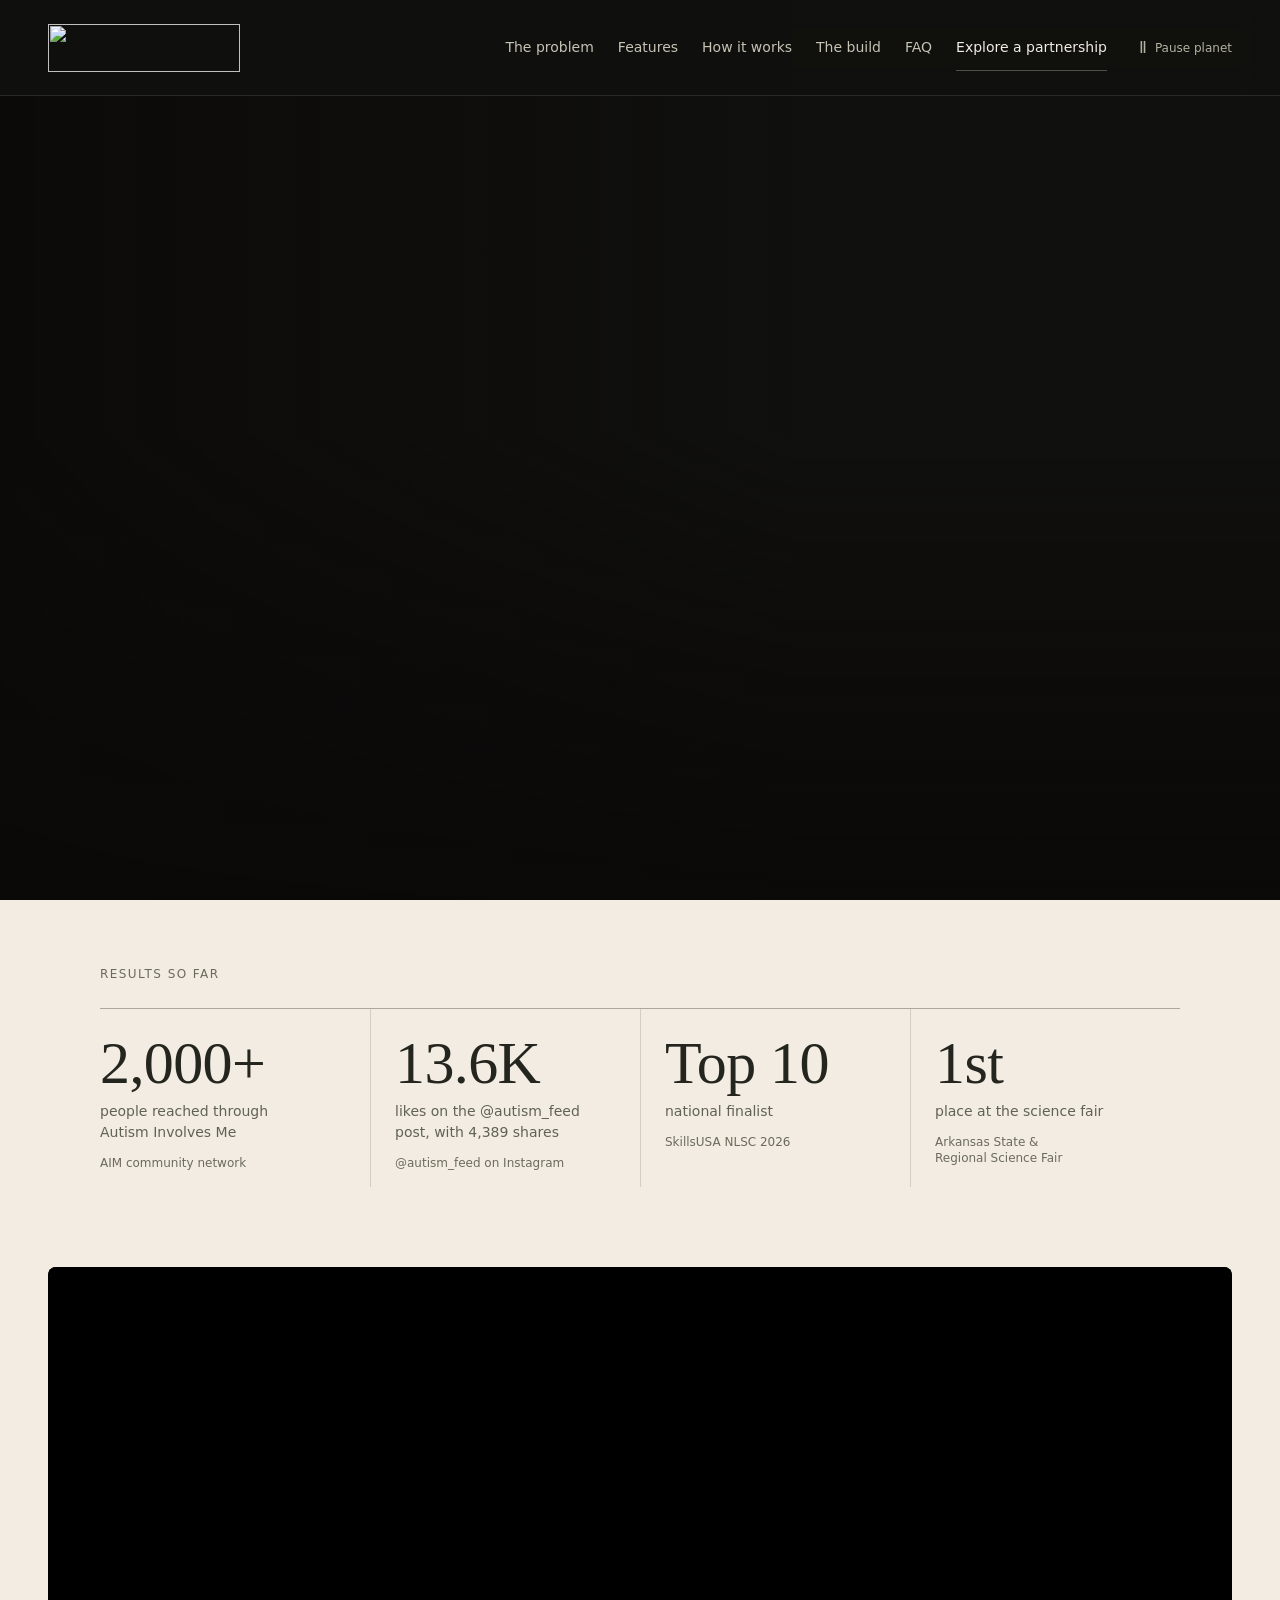
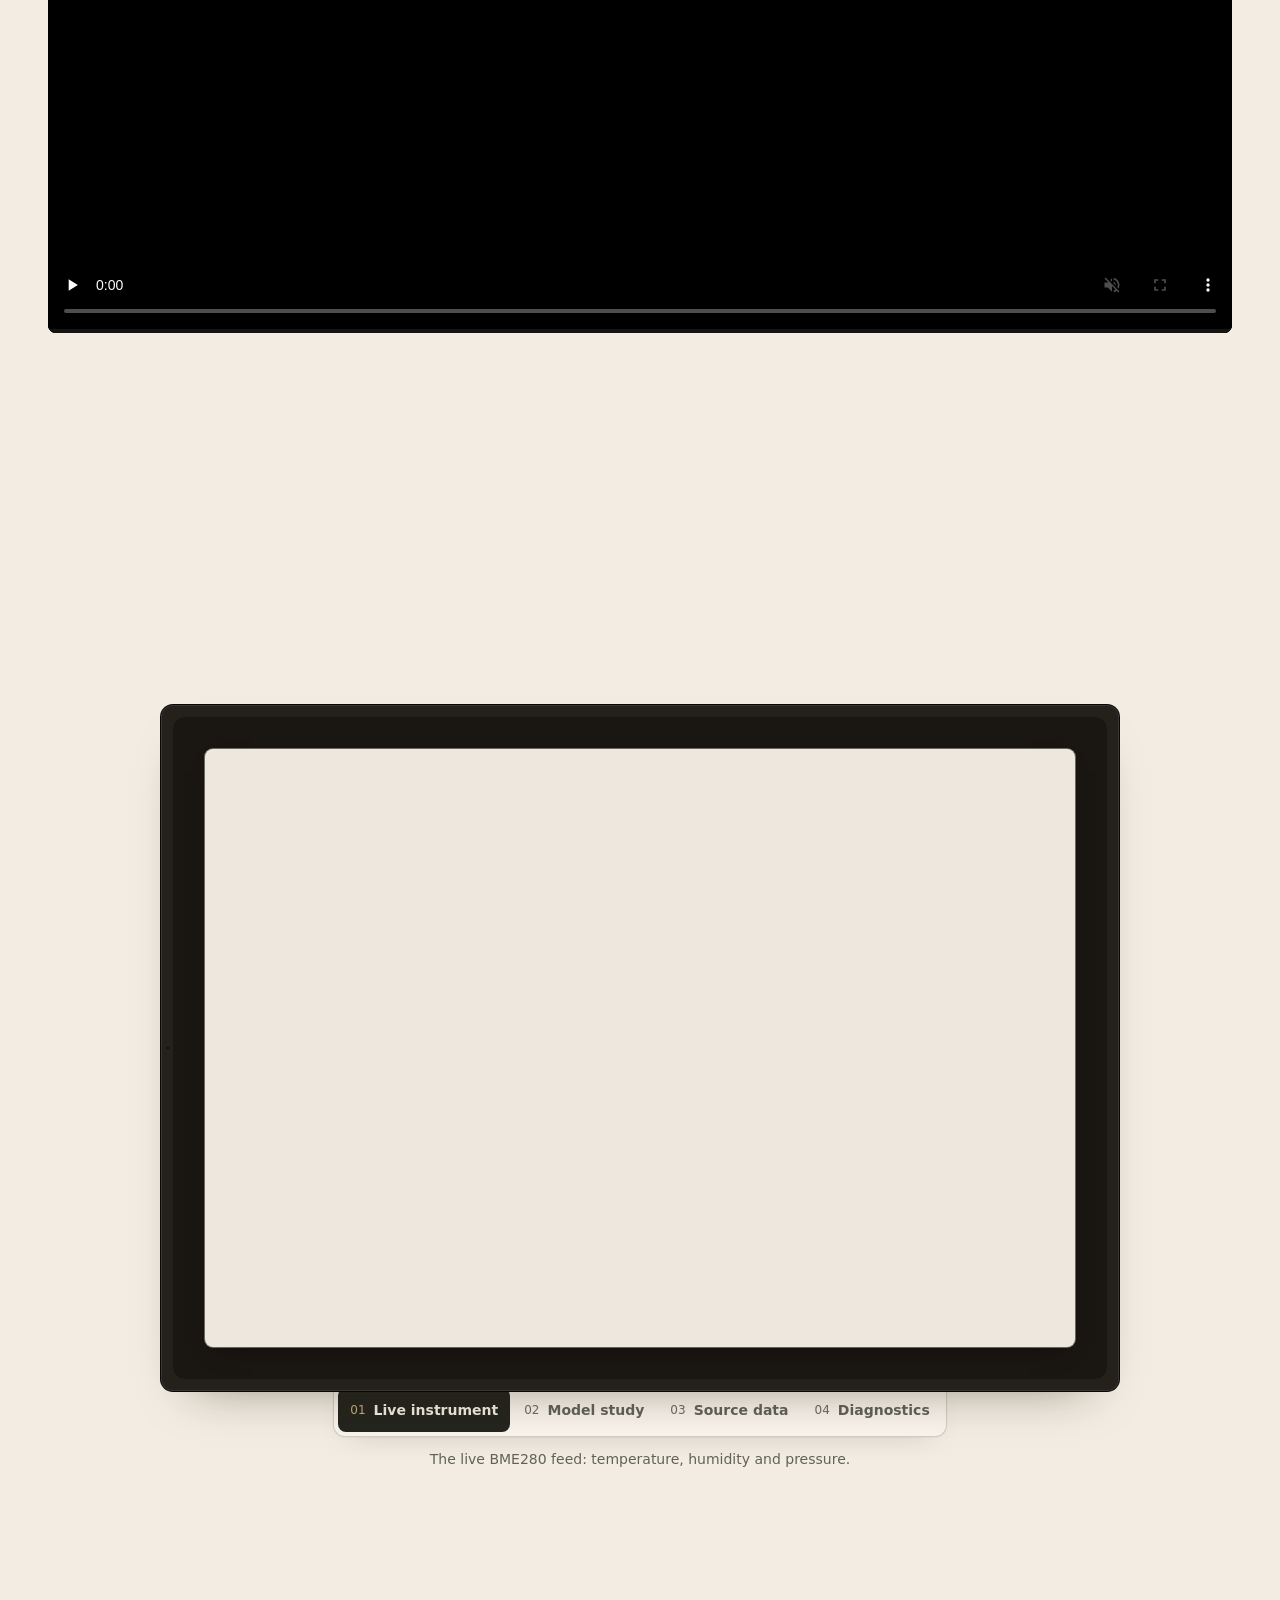
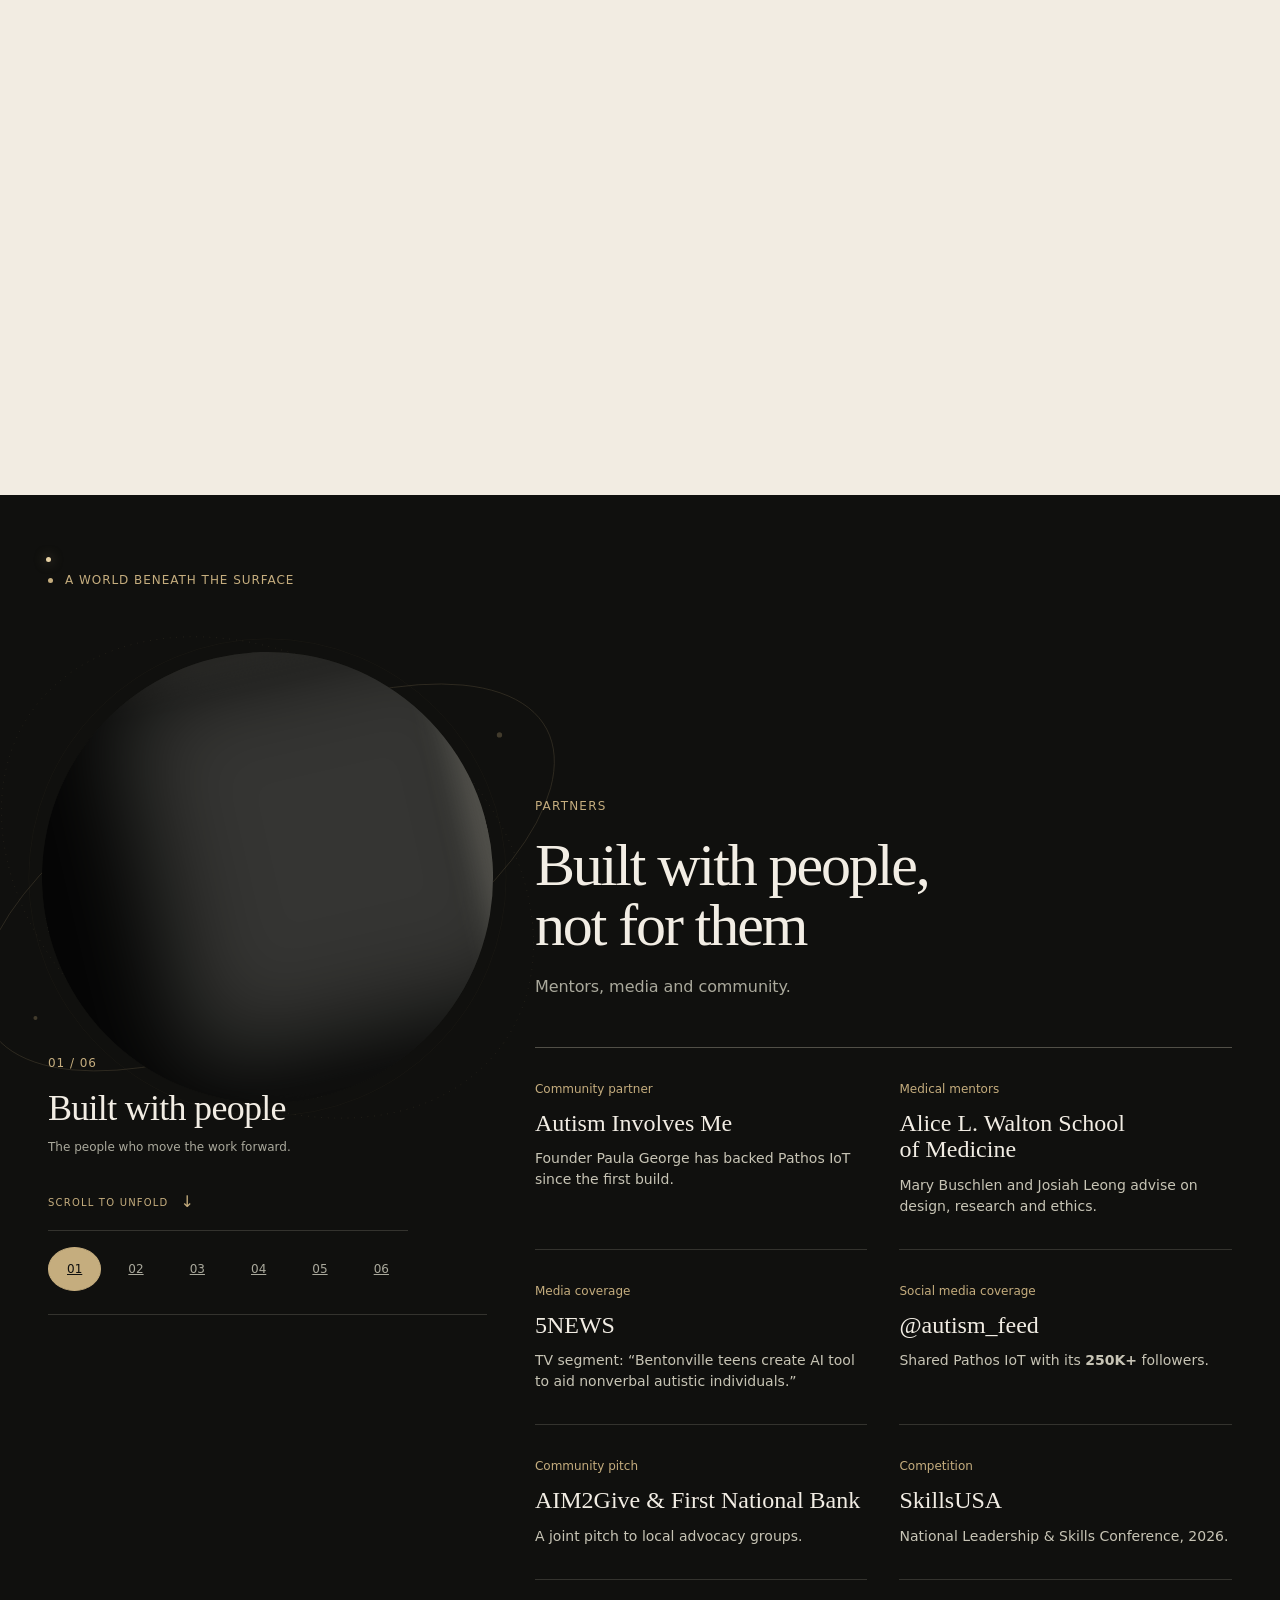
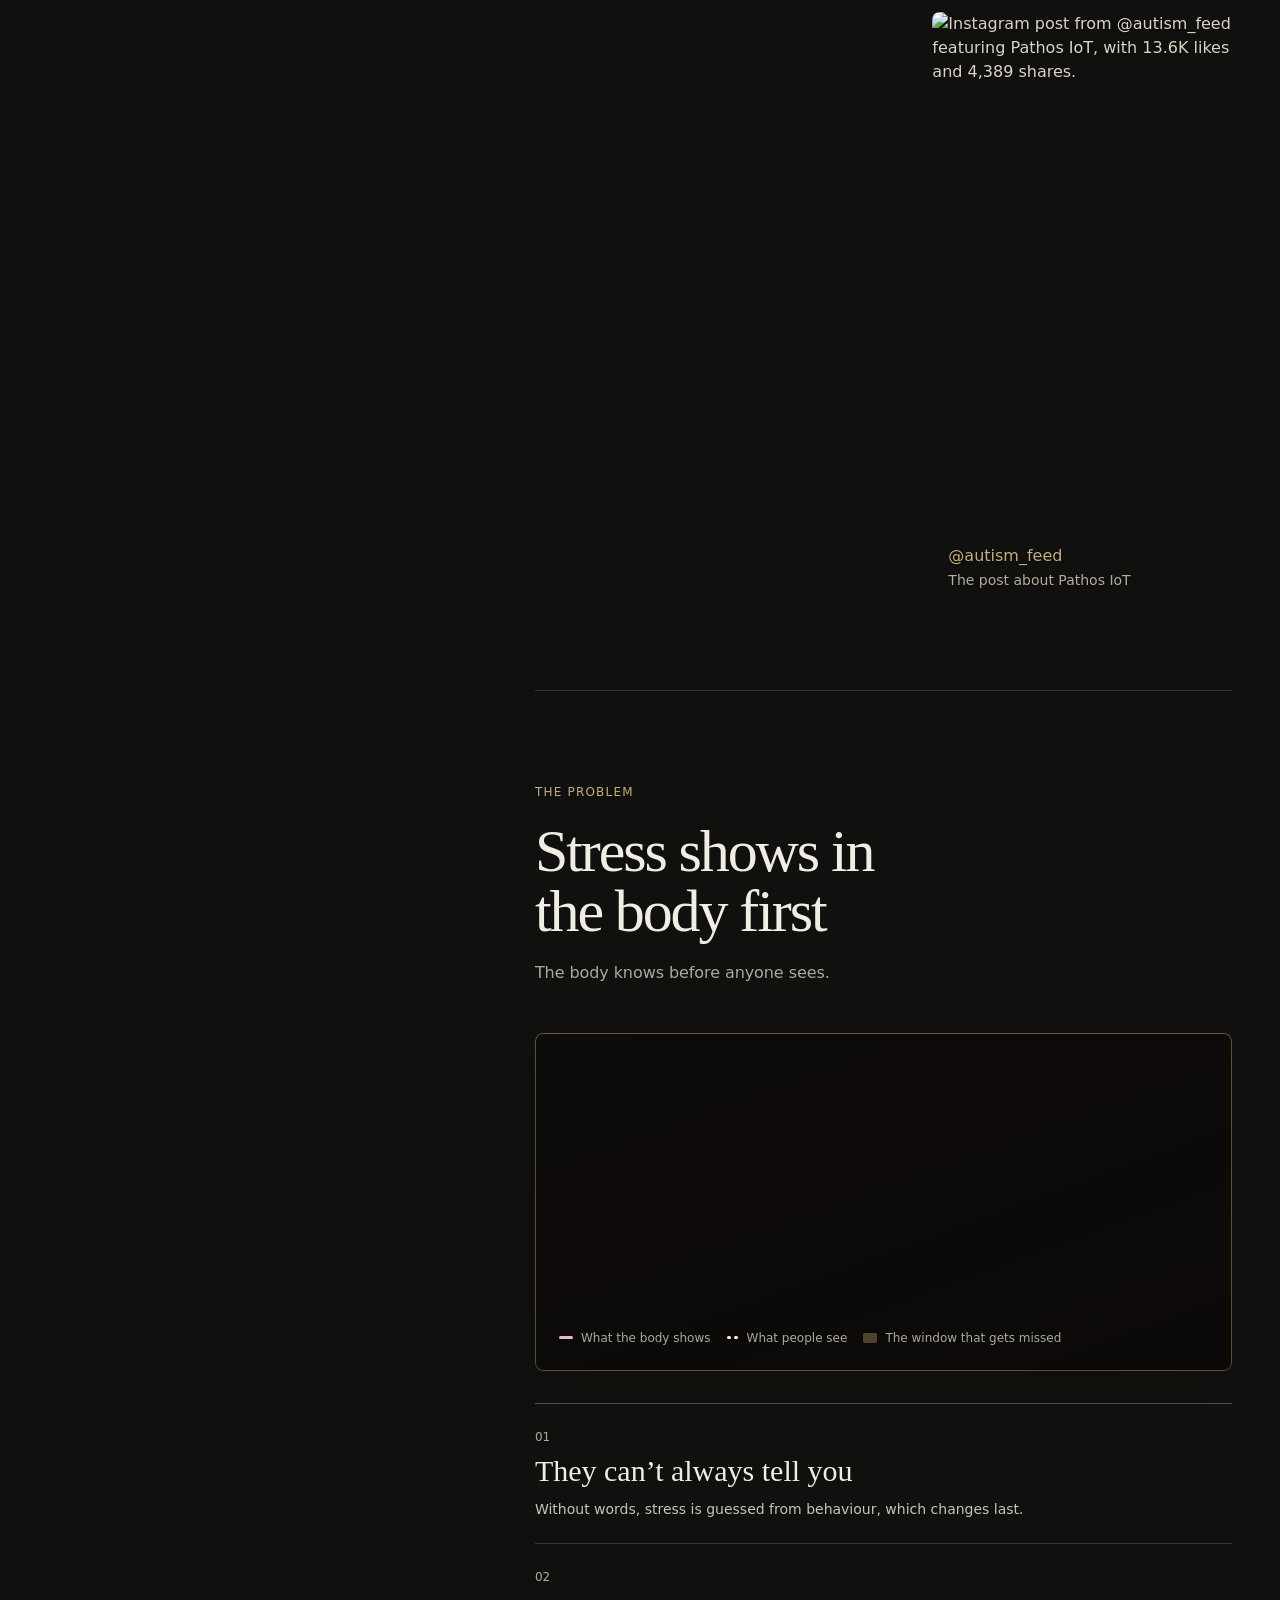
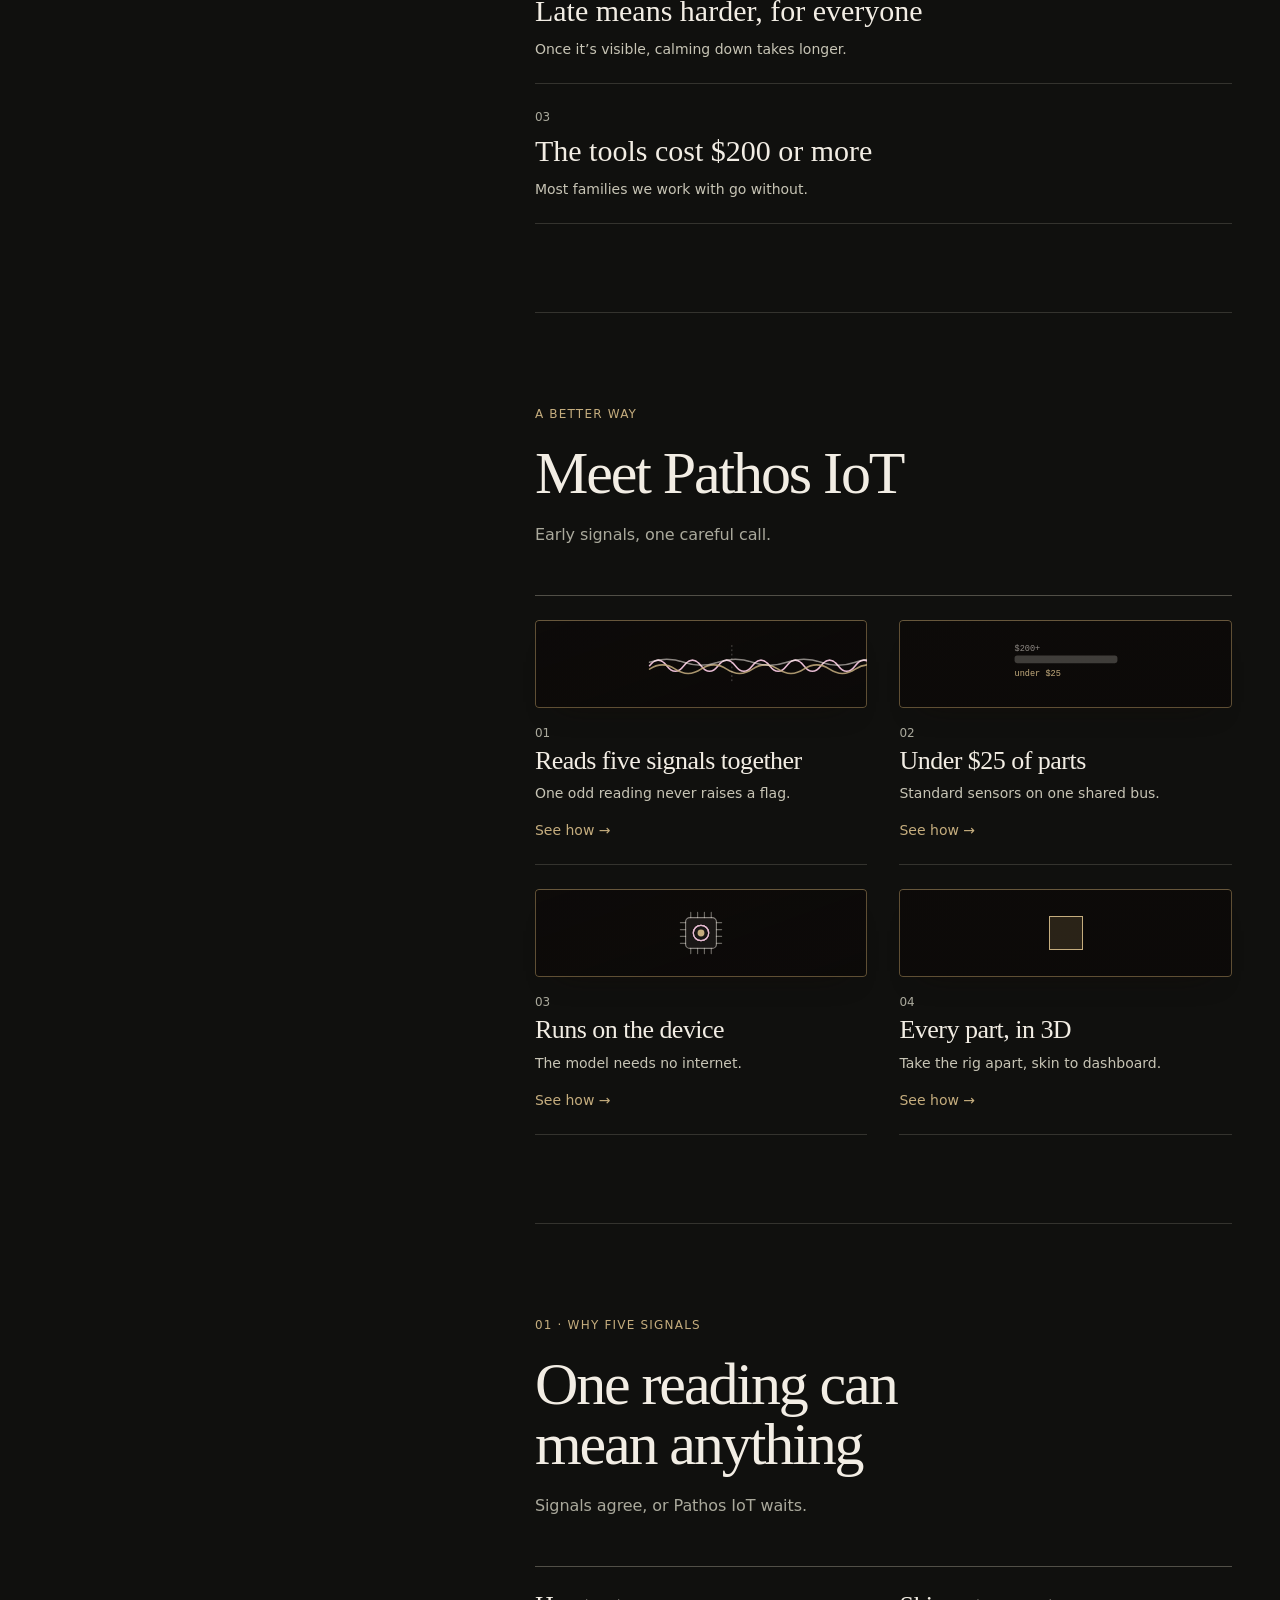
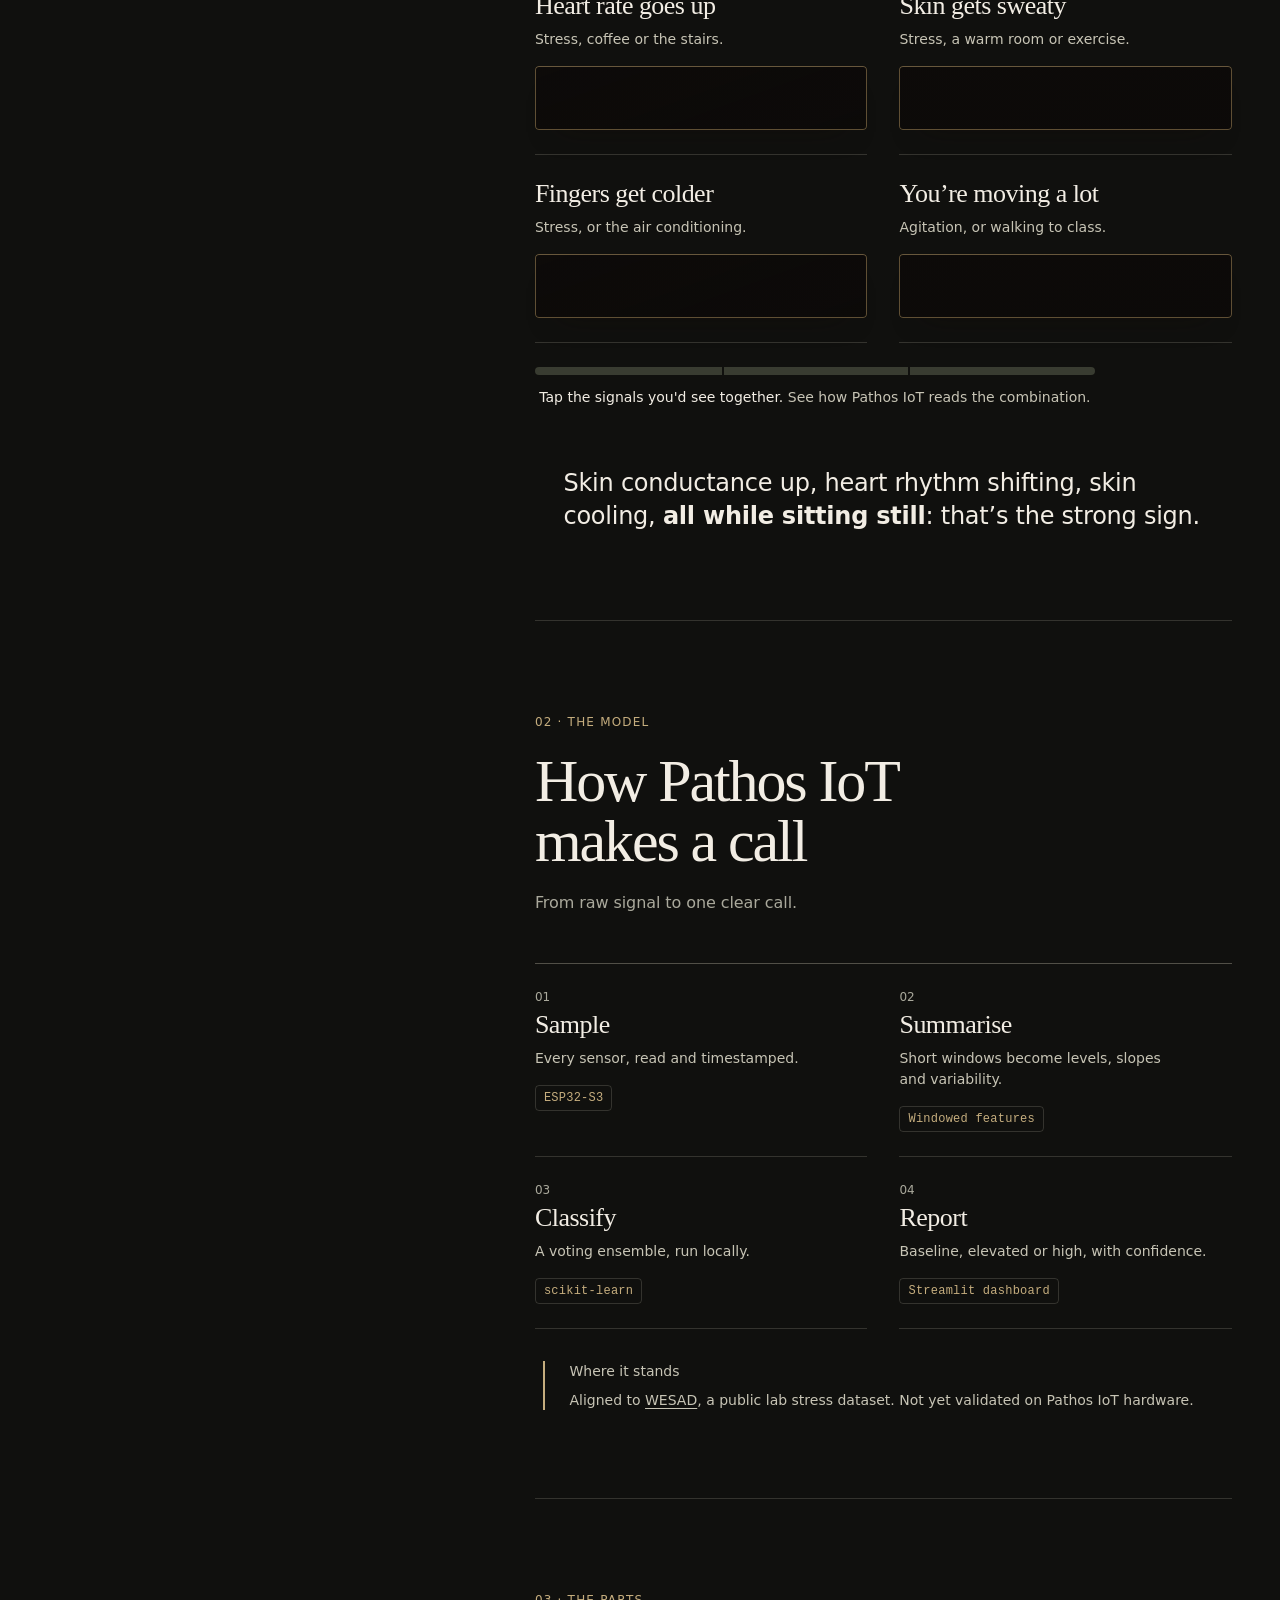
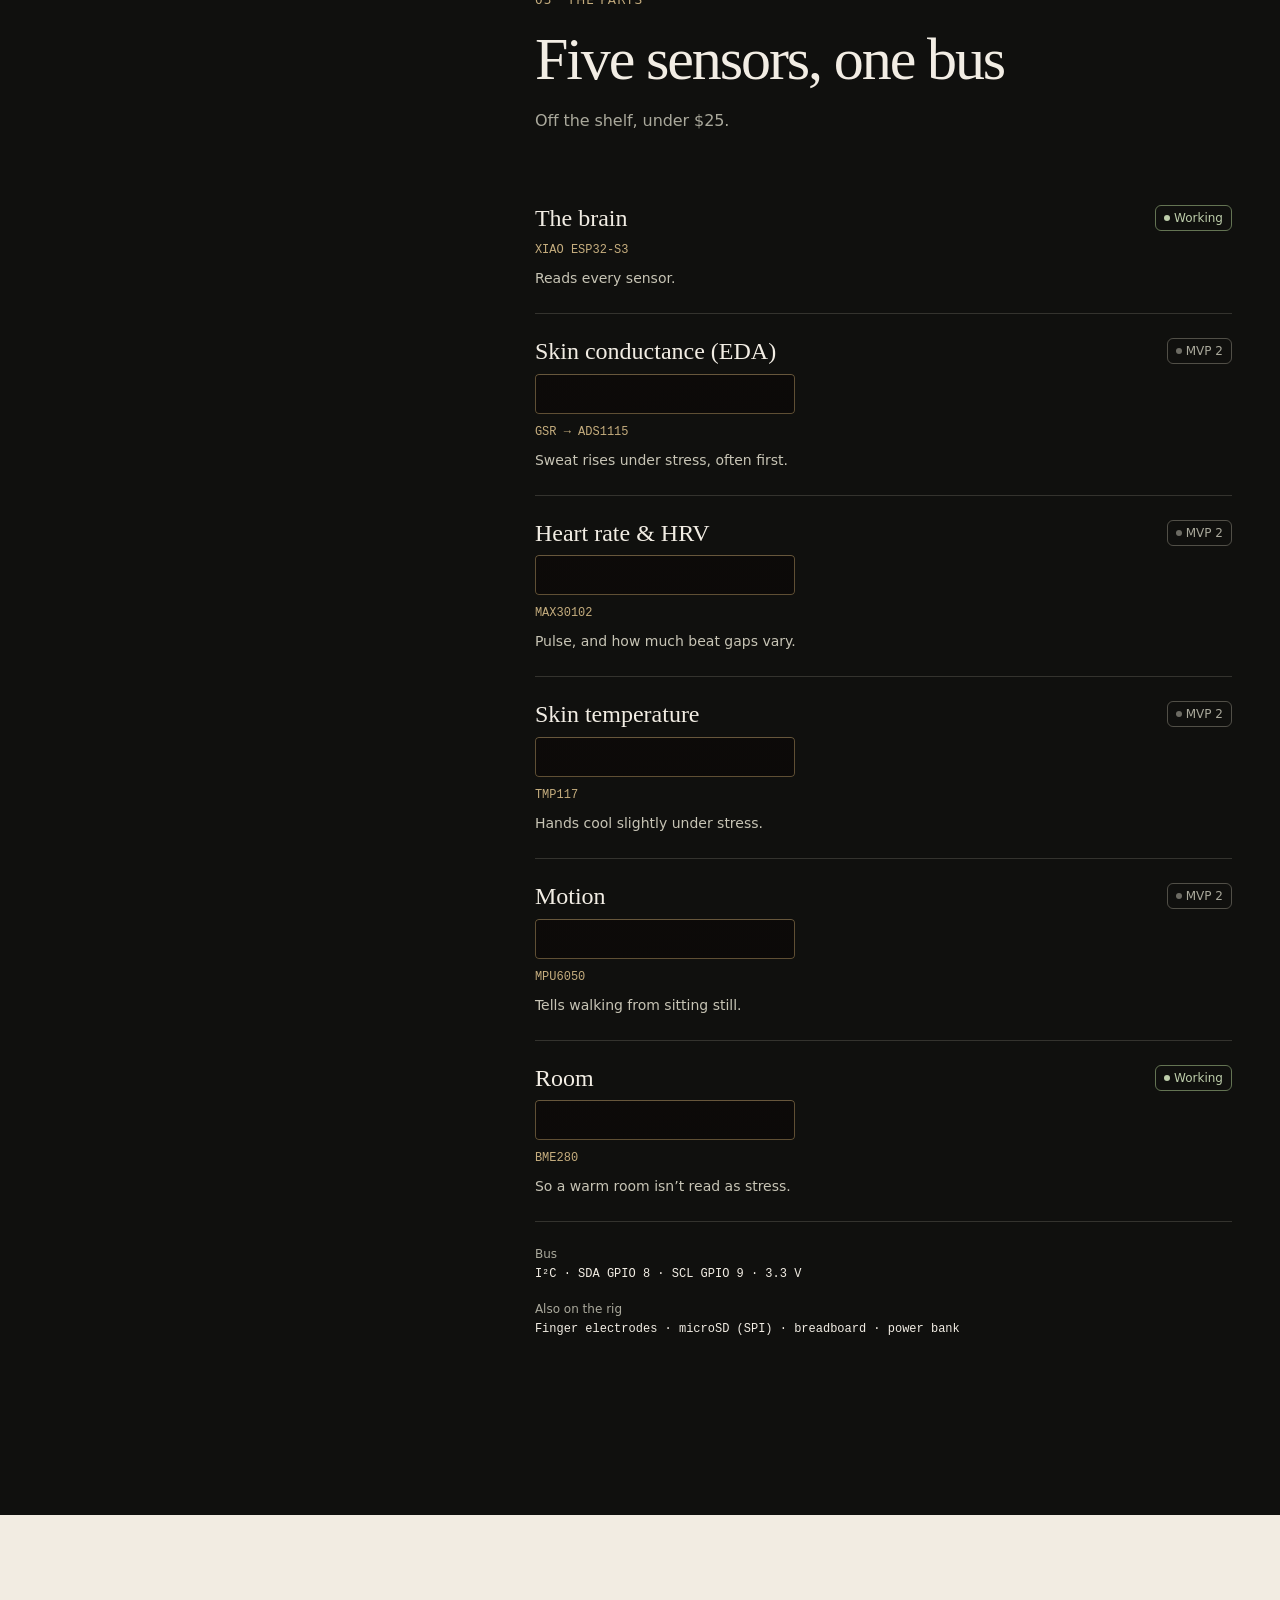
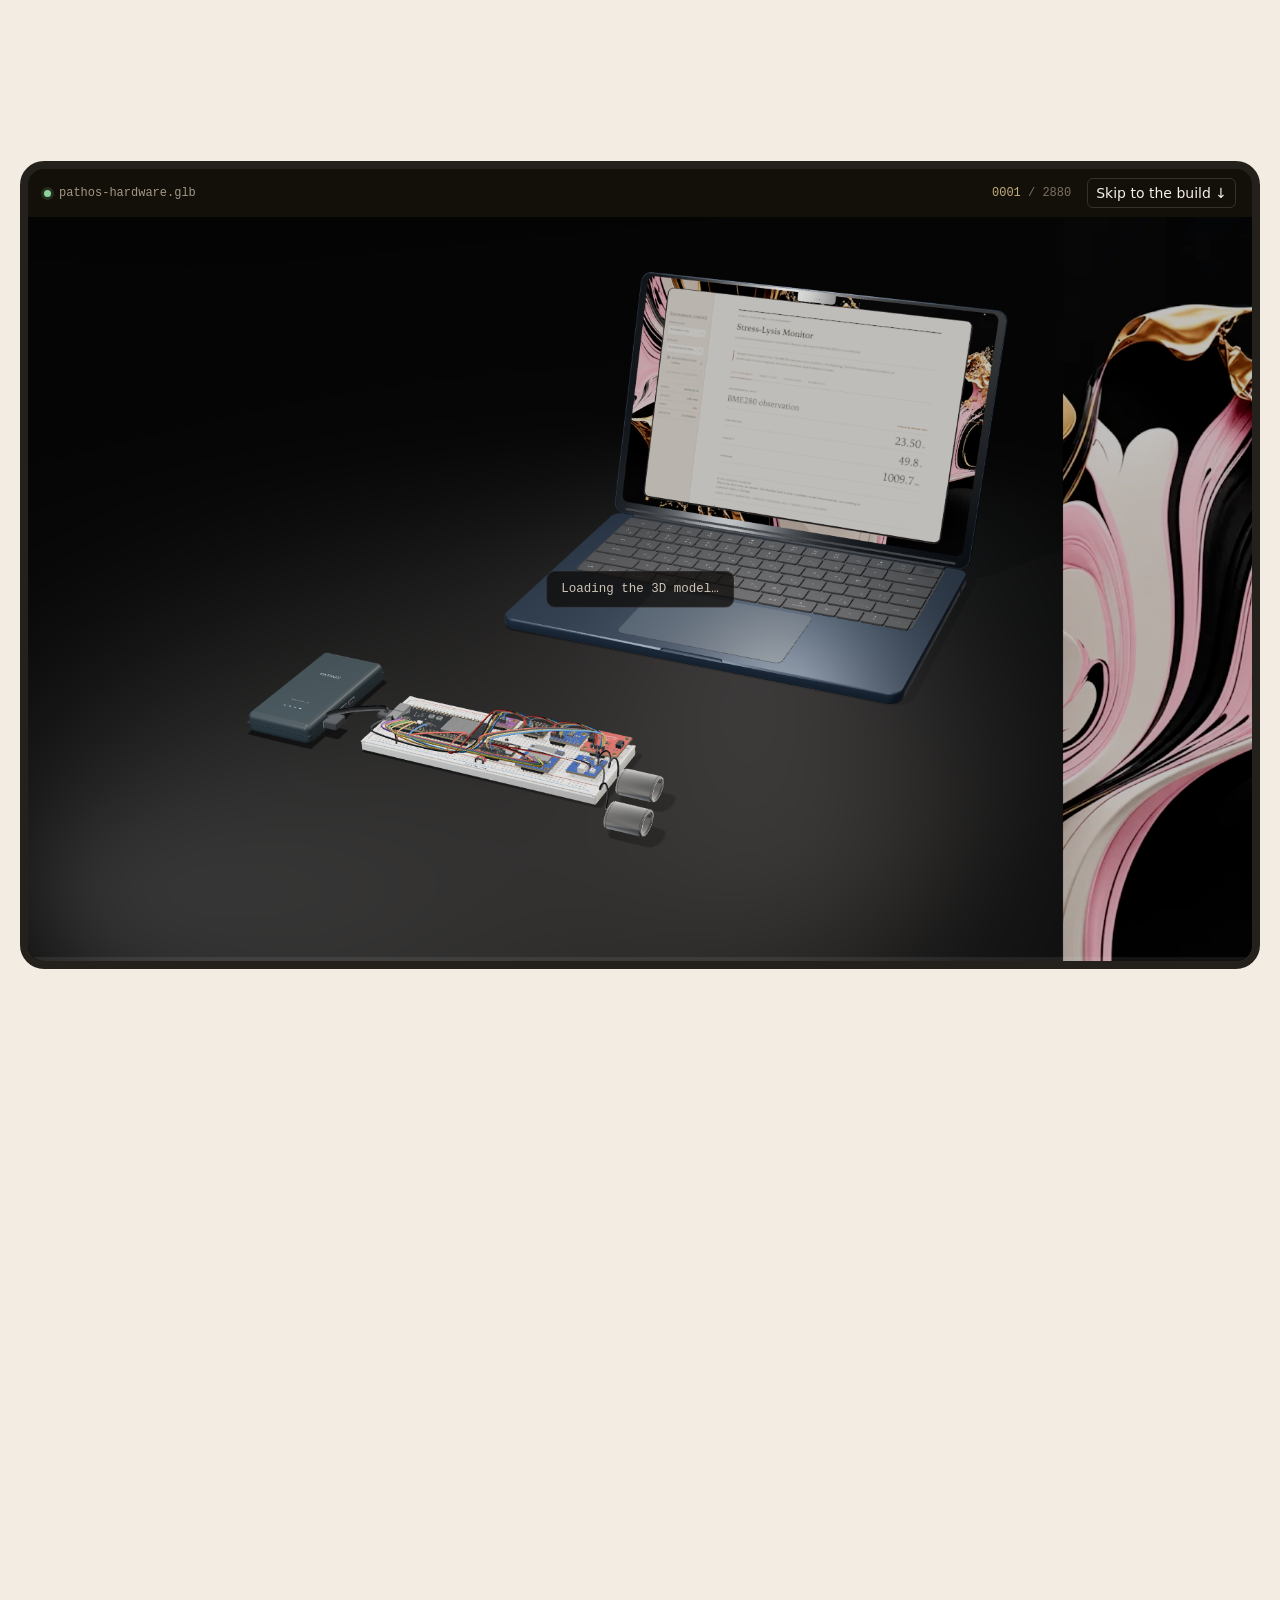
==== index.html @ 66fc803f "Configure the PathosIot production origin and editable deployment docs" ====
<!DOCTYPE html>
<html lang="en">
<head>
    <meta charset="UTF-8">
    <meta name="viewport" content="width=device-width, initial-scale=1.0">
    <meta name="description" content="Pathos IoT is a research prototype that reads skin conductance, pulse, skin temperature and motion to explore stress patterns. Not a medical device.">
    <meta name="theme-color" content="#f3e9e1">
    <title>Pathos IoT · stress awareness from the body's own signals</title>
    <link rel="canonical" href="https://pathosiot.vercel.app/">
    <meta property="og:type" content="website">
    <meta property="og:site_name" content="Pathos IoT">
    <meta property="og:url" content="https://pathosiot.vercel.app/">
    <meta property="og:title" content="Pathos IoT · stress awareness from the body&#x27;s own signals">
    <meta property="og:description" content="Pathos IoT is a research prototype that reads skin conductance, pulse, skin temperature and motion to explore stress patterns. Not a medical device.">
    <meta property="og:image" content="https://pathosiot.vercel.app/assets/brand/pathos-iot-social.png">
    <meta property="og:image:width" content="1200">
    <meta property="og:image:height" content="630">
    <meta property="og:image:alt" content="Pathos IoT emblem and wordmark. Stress awareness from the body’s own signals.">
    <meta name="twitter:card" content="summary_large_image">
    <meta name="twitter:title" content="Pathos IoT · stress awareness from the body&#x27;s own signals">
    <meta name="twitter:description" content="Pathos IoT is a research prototype that reads skin conductance, pulse, skin temperature and motion to explore stress patterns. Not a medical device.">
    <meta name="twitter:image" content="https://pathosiot.vercel.app/assets/brand/pathos-iot-social.png">
    <script type="application/ld+json">{"@context": "https://schema.org", "@type": "FAQPage", "mainEntity": [{"@type": "Question", "name": "Is Pathos IoT a medical device?", "acceptedAnswer": {"@type": "Answer", "text": "No. It’s a wellness awareness project. It doesn’t diagnose and isn’t a substitute for care."}}, {"@type": "Question", "name": "Who is it for?", "acceptedAnswer": {"@type": "Answer", "text": "Nonverbal and neurodivergent people, and the caregivers, teachers and therapists around them."}}, {"@type": "Question", "name": "Where does the data go?", "acceptedAnswer": {"@type": "Answer", "text": "It stays local: the model runs on the device. In MVP 2, caregivers get alerts over the network."}}, {"@type": "Question", "name": "Can I try it or help?", "acceptedAnswer": {"@type": "Answer", "text": "Yes. Email us to try a demo, bring Pathos IoT to your community or help build it."}}]}</script>
    <link rel="icon" href="favicon.ico" sizes="any">
    <link rel="icon" href="assets/brand/pathos-iot-icon.svg" type="image/svg+xml">
    <link rel="icon" href="favicon-32.png" sizes="32x32" type="image/png">
    <link rel="apple-touch-icon" href="apple-touch-icon.png">

    <link rel="preload" href="assets/hero/hero-poster.webp" as="image" fetchpriority="high" media="(min-aspect-ratio: 4/5)">
    <link rel="preload" href="assets/hero/hero-poster-portrait.webp" as="image" fetchpriority="high" media="(max-aspect-ratio: 4/5)">


    <link rel="preload" href="assets/fonts/figtree-latin-variable.woff2" as="font" type="font/woff2" crossorigin>
    <link rel="preload" href="assets/fonts/eb-garamond-latin-400.woff2" as="font" type="font/woff2" crossorigin>
    <link rel="stylesheet" href="integrated.css">

    <script type="importmap">
    {
        "imports": {
            "three": "./assets/vendor/three/three.module.js",
            "three/addons/": "./assets/vendor/three/addons/"
        }
    }
    </script>
    <script>document.documentElement.classList.add('js');</script>
</head>
<body class="integrated-page">
    <a class="skip-link" href="#main">Skip to content</a>

    <header class="nav-wrap">
        <nav class="nav" id="nav" aria-label="Main">
            <a href="#hero" class="brand pathos-iot-brand" aria-label="Pathos IoT home"><img class="brand-logo" src="assets/brand/pathos-iot-logo.svg" alt="" aria-hidden="true" width="224" height="56"></a>
            <button class="menu-btn" id="navToggle" aria-label="Open menu" aria-controls="navLinks" aria-expanded="false">
                <span></span><span></span><span></span>
            </button>
            <button class="planet-motion" id="planetMotion" type="button" aria-pressed="false" aria-label="Pause the planet animation"><span aria-hidden="true">Ⅱ</span><span class="planet-motion-label">Pause planet</span></button>
            <div class="menu" id="navLinks">
                <a href="#problem" class="nav-link">The problem</a>
                <a href="#solution" class="nav-link">Features</a>
                <a href="#how" class="nav-link">How it works</a>
                <a href="#product" class="nav-link">The build</a>
                <a href="#faq" class="nav-link">FAQ</a>
                <a href="#contact" class="nav-link nav-link--cta">Explore a partnership</a>
            </div>
        </nav>
    </header>

    <main id="main">

    <!-- 1. Hero: a looping film of marble slabs (assets/hero, rendered from
         deliverables/hero-render) behind the headline. -->
    <section id="hero" class="hero hero--film">
        <video class="hero-video" id="heroVideo" muted loop playsinline preload="none" disablepictureinpicture disableremoteplayback aria-hidden="true" tabindex="-1">
            <source src="assets/hero/hero-portrait.mp4" type="video/mp4" media="(max-aspect-ratio: 4/5)">
            <source src="assets/hero/hero.mp4" type="video/mp4">
        </video>
        <div class="hero-shade" aria-hidden="true"></div>

        <div class="hero-inner">
            <a class="announce" href="#pathos-iot" data-intro="0">
                <span>Pathos IoT MVP 2 is in the works</span>
                <svg width="12" height="12" viewBox="0 0 12 12" aria-hidden="true"><path d="M2 6h8M6.5 2.5 10 6l-3.5 3.5" fill="none" stroke="currentColor" stroke-width="1.6" stroke-linecap="round" stroke-linejoin="round"/></svg>
            </a>
            <h1 class="hero-title" data-intro="1">
                Stress awareness<br>
                for <span class="accent">humans</span>, from <span class="accent accent--mono">sensors</span>
            </h1>
            <div class="hero-foot" data-intro="2">
                <p class="hero-sub">
                    Pathos IoT explores skin conductance, heart rhythm, skin temperature and motion,
                    with under $25 of parts. <span class="hero-research-status">Research prototype · Body sensors in development for MVP 2.</span>
                </p>
                <div class="hero-cta">
                    <a href="#product" class="btn btn-dark">See the build</a>
                </div>
            </div>
        </div>

        <ul class="logos" aria-label="Partners and coverage" data-intro="3">
            <li class="logo logo--serif">Autism Involves Me</li>
            <li class="logo logo--caps">Alice Walton<small>School of Medicine</small></li>
            <li class="logo logo--heavy">5NEWS</li>
            <li class="logo logo--wide">SkillsUSA</li>
            <li class="logo logo--mono">@autism_feed</li>
            <li class="logo logo--light">AIM2Give</li>
        </ul>
    </section>

    <!-- 2. Social proof: results so far -->
    <section id="proof" class="proof" aria-labelledby="proofTitle">
        <div class="wrap">
            <div class="proof-panel">
                <h2 class="proof-title title-4" id="proofTitle">Results so far</h2>
                <ul class="proof-stats" data-reveal-group>
                    <li><p class="proof-n heading-3"><span class="count" data-count="2000">2,000</span>+</p><p class="proof-l body-6">people reached through Autism Involves Me</p><p class="proof-src caption-4">AIM community network</p></li>
                    <li><p class="proof-n heading-3"><span class="count" data-count="13.6" data-decimals="1" data-suffix="K">13.6K</span></p><p class="proof-l body-6">likes on the @autism_feed post, with 4,389 shares</p><p class="proof-src caption-4">@autism_feed on Instagram</p></li>
                    <li><p class="proof-n heading-3">Top&nbsp;10</p><p class="proof-l body-6">national finalist</p><p class="proof-src caption-4">SkillsUSA NLSC 2026</p></li>
                    <li><p class="proof-n heading-3">1st</p><p class="proof-l body-6">place at the science fair</p><p class="proof-src caption-4">Arkansas State &amp; Regional Science Fair</p></li>
                </ul>
            </div>
        </div>
    </section>

    <!-- 2a. The Pathos IoT film: 44 seconds, driven by scroll (film.js) -->
    <section id="film" class="film" aria-labelledby="filmTitle">
        <h2 class="sr-only" id="filmTitle">Pathos IoT in 44 seconds</h2>
        <p class="sr-only">A silent film that plays on its own. Stress builds in the body before people can say it. Pathos IoT senses skin conductance and temperature, streams the signals to the model and shows the result live. It cites 93.72% accuracy on the WESAD dataset with each person held out in turn, not yet measured on Pathos IoT hardware, and the SkillsUSA top 10 finish, then invites you to collaborate.</p>
        <div class="film-stage" id="filmStage">
            <video class="film-video" id="filmVideo" src="assets/film/film-1080.mp4?v=2" poster="assets/film/stills/p-00.webp" muted loop playsinline preload="none" controls disablepictureinpicture disableremoteplayback></video>
            <div class="film-scrub" aria-hidden="true"><span id="filmScrub"></span></div>
        </div>
    </section>

    <!-- 2b. Visual proof: scroll-driven tour of the real version-one software -->
    <section class="device-section" id="device-tour" aria-labelledby="tourTitle">
        <div class="wrap">
            <header class="sec-head tour-head" data-reveal>
                <p class="eyebrow">The software</p>
                <h2 class="heading-2" id="tourTitle">What the dashboard actually shows</h2>
                <p class="body-3 sec-tag">Real screens, not mockups.</p>
            </header>
        </div>
        <div class="device-track" id="deviceTrack">
        <div class="device-stage">
            <div class="device" id="device">
                <div class="device-screen">
                    <div class="screen-window">
                        <img class="screen-shot is-on" src="assets/v1-live-instrument.webp" srcset="assets/v1-live-instrument-sm.webp 800w, assets/v1-live-instrument.webp 1600w" sizes="(max-width: 720px) 92vw, 960px" width="1600" height="1100" alt="Pathos IoT version one software, Live instrument tab: The BME280 feed with temperature, humidity and pressure, labelled as simulated when no board is plugged in." decoding="async">
                        <img class="screen-shot" src="assets/v1-model-study.webp" srcset="assets/v1-model-study-sm.webp 800w, assets/v1-model-study.webp 1600w" sizes="(max-width: 720px) 92vw, 960px" width="1600" height="1100" alt="Pathos IoT version one software, Model study tab: Sliders drive the original network&rsquo;s three inputs directly, bypassing the sensor." decoding="async" loading="lazy">
                        <img class="screen-shot" src="assets/v1-source-data.webp" srcset="assets/v1-source-data-sm.webp 800w, assets/v1-source-data.webp 1600w" sizes="(max-width: 720px) 92vw, 960px" width="1600" height="1100" alt="Pathos IoT version one software, Source data tab: The synthetic Stress-Lysis dataset that model was trained on. Not clinical data." decoding="async" loading="lazy">
                        <img class="screen-shot" src="assets/v1-diagnostics.webp" srcset="assets/v1-diagnostics-sm.webp 800w, assets/v1-diagnostics.webp 1600w" sizes="(max-width: 720px) 92vw, 960px" width="1600" height="1100" alt="Pathos IoT version one software, Diagnostics tab: Dataset hash, training seed and architecture, all inspectable, nothing hidden." decoding="async" loading="lazy">
                    </div>
                </div>
            </div>
            <div class="device-shadow" aria-hidden="true"></div>
            <div class="device-meta">
                <ol class="device-steps" aria-label="Screens">
                    <li><button type="button" class="step-btn button-sm is-on" data-step="0" aria-current="step"><span>01</span>Live instrument</button></li>
                    <li><button type="button" class="step-btn button-sm" data-step="1"><span>02</span>Model study</button></li>
                    <li><button type="button" class="step-btn button-sm" data-step="2"><span>03</span>Source data</button></li>
                    <li><button type="button" class="step-btn button-sm" data-step="3"><span>04</span>Diagnostics</button></li>
                </ol>
                <div class="device-captions" aria-live="polite">
                    <p class="device-caption body-3 is-on" data-step="0">The live BME280 feed: temperature, humidity and pressure.</p>
                    <p class="device-caption body-3" data-step="1">Sliders drive the model&rsquo;s three inputs directly.</p>
                    <p class="device-caption body-3" data-step="2">The Stress-Lysis dataset the first model learned from.</p>
                    <p class="device-caption body-3" data-step="3">Dataset hash, training seed and architecture, all inspectable.</p>
                </div>
            </div>
        </div>
        </div>
    </section>

    <!-- 2c. Results: who it has reached -->
    <div class="planet-story" id="planet-understanding" data-planet-story="01">
<aside class="planet-stage" aria-label="A world beneath the surface">
  <div class="planet-stage-heading"><span class="orbit-dot" aria-hidden="true"></span><span>A world beneath the surface</span></div>
  <div class="orbit-object" aria-hidden="true">
    <svg class="orbit-lines" viewBox="0 0 1000 1000"><g fill="none" stroke="currentColor"><ellipse cx="500" cy="500" rx="477" ry="212" transform="rotate(-28 500 500)"/><ellipse cx="500" cy="500" rx="435" ry="322" transform="rotate(35 500 500)" stroke-dasharray="1 9"/><circle cx="500" cy="500" r="360" opacity=".25"/></g><g fill="currentColor"><circle cx="850" cy="285" r="4"/><circle cx="150" cy="712" r="3"/></g></svg>
    <div class="planet-surface"><div class="orbit-still"></div></div>
    <svg class="orbit-type" viewBox="0 0 1000 1000" aria-hidden="true"><defs><clipPath id="planet-understanding-type-clip"><circle cx="500" cy="500" r="496"/></clipPath><path id="planet-understanding-type-path" d="M-60 530 Q500 420 1060 530"/></defs><g clip-path="url(#planet-understanding-type-clip)"><text><textPath class="orbit-type-words" href="#planet-understanding-type-path" startOffset="-1000"></textPath></text></g></svg>
  </div>
  <svg class="orbit-thread" aria-hidden="true"><path class="orbit-surface-trace"/><path class="orbit-thread-path"/></svg><span class="orbit-source" aria-hidden="true"></span>
  <div class="planet-stage-caption"><span class="planet-chapter-count">01 / 06</span><h2 class="planet-chapter-title">Built with people</h2><p class="planet-chapter-note">The people who move the work forward.</p></div>
  <span class="planet-scroll-cue" aria-hidden="true">Scroll to unfold <span>↓</span></span>
  <nav class="planet-chapter-links" aria-label="A world beneath the surface: chapters"><a href="#impact" aria-label="Chapter 1: Built with people" aria-current="step"><span>01</span><span>Built with people</span></a><a href="#problem" aria-label="Chapter 2: Listen a little earlier"><span>02</span><span>Listen a little earlier</span></a><a href="#solution" aria-label="Chapter 3: Meet Pathos IoT"><span>03</span><span>Meet Pathos IoT</span></a><a href="#philosophy" aria-label="Chapter 4: Signals in connection"><span>04</span><span>Signals in connection</span></a><a href="#ai" aria-label="Chapter 5: Context before conclusions"><span>05</span><span>Context before conclusions</span></a><a href="#sensors" aria-label="Chapter 6: Small parts. Shared purpose."><span>06</span><span>Small parts. Shared purpose.</span></a></nav>
  <div class="orbit-progress" aria-hidden="true"><span></span></div>
</aside>
<div class="planet-content">
<section id="impact" class="section cv partners-section" aria-labelledby="impactTitle" data-planet-chapter="0" data-planet-title="Built with people" data-planet-note="The people who move the work forward.">
        <div class="wrap">
            <header class="sec-head sys-head" data-reveal>
                <p class="eyebrow">Partners</p>
                <h2 class="heading-2" id="impactTitle">Built with people, not for them</h2>
                <p class="body-3 sec-tag">Mentors, media and community.</p>
            </header>
            <div class="partners-grid">
                <ul class="partner-rows" data-reveal data-reveal-group>
                    <li><p class="partner-role caption-4">Community partner</p><h3 class="title-2">Autism Involves Me</h3><p class="body-6">Founder Paula George has backed Pathos IoT since the first build.</p></li>
                    <li><p class="partner-role caption-4">Medical mentors</p><h3 class="title-2">Alice&nbsp;L.&nbsp;Walton School of Medicine</h3><p class="body-6">Mary Buschlen and Josiah Leong advise on design, research and ethics.</p></li>
                    <li><p class="partner-role caption-4">Media coverage</p><h3 class="title-2">5NEWS</h3><p class="body-6">TV segment: &ldquo;Bentonville teens create AI tool to aid nonverbal autistic individuals.&rdquo;</p></li>
                    <li><p class="partner-role caption-4">Social media coverage</p><h3 class="title-2">@autism_feed</h3><p class="body-6">Shared Pathos IoT with its <span class="count" data-count="250" data-suffix="K+">250K+</span> followers.</p></li>
                    <li><p class="partner-role caption-4">Community pitch</p><h3 class="title-2">AIM2Give &amp; First National Bank</h3><p class="body-6">A joint pitch to local advocacy groups.</p></li>
                    <li><p class="partner-role caption-4">Competition</p><h3 class="title-2">SkillsUSA</h3><p class="body-6">National Leadership &amp; Skills Conference, 2026.</p></li>
                </ul>
                <div class="partners-aside" data-reveal>
                    <div class="press-strip" data-lightbox-group="press">
                        <button type="button" class="shot shot--portrait" data-missing-label="assets/press-instagram.jpg">
                            <img src="assets/press-instagram-optimized.jpg" alt="Instagram post from @autism_feed featuring Pathos IoT, with 13.6K likes and 4,389 shares." loading="lazy" decoding="async" width="952" height="1652">
                            <span class="shot-caption"><span class="shot-caption-text"><strong>@autism_feed</strong><span>The post about Pathos IoT</span></span></span>
                        </button>
                    </div>
                </div>
            </div>
        </div>
    </section>


    <!-- 3. Problem: what caregivers are dealing with, and what it costs -->
    <section id="problem" class="section problem" aria-labelledby="problemTitle" data-planet-chapter="1" data-planet-title="Listen a little earlier" data-planet-note="The body and the words do not always arrive together.">
        <div class="wrap">
            <header class="sec-head sys-head" data-reveal>
                <p class="eyebrow">The problem</p>
                <h2 class="heading-2" id="problemTitle">Stress shows in the body first</h2>
                <p class="body-3 sec-tag">The body knows before anyone sees.</p>
            </header>
            <div class="problem-grid">
                <figure class="problem-chart slab" data-reveal>
                    <canvas id="problemChart" aria-hidden="true"></canvas>
                    <figcaption class="problem-legend caption-2">
                        <span class="pl pl--body">What the body shows</span>
                        <span class="pl pl--seen">What people see</span>
                        <span class="pl pl--gap">The window that gets missed</span>
                    </figcaption>
                    <p class="sr-only">The body&rsquo;s stress signals rise well before behaviour changes; the gap between them is the window that gets missed.</p>
                </figure>
                <div class="problem-cards" data-reveal-group>
                    <article class="problem-point"><p class="problem-n caption-4">01</p><h3 class="title-2">They can&rsquo;t always tell you</h3><p class="body-6">Without words, stress is guessed from behaviour, which changes last.</p></article>
                    <article class="problem-point"><p class="problem-n caption-4">02</p><h3 class="title-2">Late means harder, for everyone</h3><p class="body-6">Once it&rsquo;s visible, calming down takes longer.</p></article>
                    <article class="problem-point"><p class="problem-n caption-4">03</p><h3 class="title-2">The tools cost $200 or more</h3><p class="body-6">Most families we work with go without.</p></article>
                </div>
            </div>
        </div>
    </section>

    <!-- 4. Solution: a better way, feature by feature -->
    <section id="solution" class="section solution" data-planet-chapter="2" data-planet-title="Meet Pathos IoT" data-planet-note="One system. Several ways to understand it.">
        <div class="wrap">
            <header class="sec-head sys-head" data-reveal>
                <p class="eyebrow">A better way</p>
                <h2 class="heading-2">Meet Pathos IoT</h2>
                <p class="body-3 sec-tag">Early signals, one careful call.</p>
            </header>
            <div class="grid grid--4 feats" data-reveal-group>
                <a class="feat" href="#philosophy"><span class="feat-viz"><svg viewBox="0 0 120 56" aria-hidden="true"><g class="fv-waves"><path class="fv-w1" d="M0 30 Q10 17 20 30 Q30 43 40 30 Q50 17 60 30 Q70 43 80 30 Q90 17 100 30 Q110 43 120 30 Q130 17 140 30 Q150 43 160 30 Q170 17 180 30 Q190 43 200 30 Q210 17 220 30 Q230 43 240 30 Q250 17 260 30 Q270 43 280 30 Q290 17 300 30 Q310 43 320 30 Q330 17 340 30 Q350 43 360 30"/><path class="fv-w2" d="M0 34 Q15 24 30 34 Q45 44 60 34 Q75 24 90 34 Q105 44 120 34 Q135 24 150 34 Q165 44 180 34 Q195 24 210 34 Q225 44 240 34 Q255 24 270 34 Q285 44 300 34 Q315 24 330 34 Q345 44 360 34"/><path class="fv-w3" d="M0 26 Q20 19 40 26 Q60 33 80 26 Q100 19 120 26 Q140 33 160 26 Q180 19 200 26 Q220 33 240 26 Q260 19 280 26 Q300 33 320 26 Q340 19 360 26"/></g><line class="fv-now" x1="96" y1="6" x2="96" y2="50"/></svg></span><span class="feat-n caption-4">01</span><h3 class="title-2">Reads five signals together</h3><p class="body-6">One odd reading never raises a flag.</p><span class="feat-more body-5">See how &rarr;</span></a>
                <a class="feat" href="#sensors"><span class="feat-viz"><svg viewBox="0 0 120 56" aria-hidden="true"><text class="fv-t" x="0" y="13">$200+</text><rect class="fv-bar fv-bar--grey" x="0" y="18" width="120" height="9" rx="3"/><text class="fv-t fv-t--gold" x="0" y="42">under $25</text><rect class="fv-bar fv-bar--gold" x="0" y="46" width="14" height="9" rx="3"/></svg></span><span class="feat-n caption-4">02</span><h3 class="title-2">Under $25 of parts</h3><p class="body-6">Standard sensors on one shared bus.</p><span class="feat-more body-5">See how &rarr;</span></a>
                <a class="feat" href="#ai"><span class="feat-viz"><svg viewBox="0 0 120 56" aria-hidden="true"><g class="fv-chip"><rect x="42" y="10" width="36" height="36" rx="5"/><path d="M48 4v6M56 4v6M64 4v6M72 4v6M48 46v6M56 46v6M64 46v6M72 46v6M36 16h6M36 24h6M36 32h6M36 40h6M78 16h6M78 24h6M78 32h6M78 40h6"/></g><circle class="fv-ring" cx="60" cy="28" r="9"/><circle class="fv-ring fv-ring--2" cx="60" cy="28" r="9"/><circle class="fv-core" cx="60" cy="28" r="4"/></svg></span><span class="feat-n caption-4">03</span><h3 class="title-2">Runs on the device</h3><p class="body-6">The model needs no internet.</p><span class="feat-more body-5">See how &rarr;</span></a>
                <a class="feat" href="#prototype"><span class="feat-viz"><div class="fv-cube" aria-hidden="true"><i></i><i></i><i></i><i></i><i></i><i></i></div></span><span class="feat-n caption-4">04</span><h3 class="title-2">Every part, in 3D</h3><p class="body-6">Take the rig apart, skin to dashboard.</p><span class="feat-more body-5">See how &rarr;</span></a>
            </div>
        </div>
    </section>

    <!-- 4. Feature: 01 Why five signals -->
    <section id="philosophy" class="section cv" data-planet-chapter="3" data-planet-title="Signals in connection" data-planet-note="One reading can mean many things.">
        <div class="wrap">
            <header class="sec-head sys-head" data-reveal>
                <p class="eyebrow">01 &middot; Why five signals</p>
                <h2 class="heading-2">One reading can mean&nbsp;anything</h2>
                <p class="body-3 sec-tag">Signals agree, or Pathos IoT waits.</p>
            </header>
            <div class="grid grid--4 sig-grid" data-reveal-group>
                <article class="sig-card" data-signal="hr" role="button" tabindex="0" aria-pressed="false">
                    <h3 class="title-2">Heart rate goes up</h3>
                    <p class="body-6">Stress, coffee or the&nbsp;stairs.</p>
                    <canvas class="sig-trace" aria-hidden="true"></canvas>
                </article>
                <article class="sig-card" data-signal="eda" role="button" tabindex="0" aria-pressed="false">
                    <h3 class="title-2">Skin gets sweaty</h3>
                    <p class="body-6">Stress, a warm room or&nbsp;exercise.</p>
                    <canvas class="sig-trace" aria-hidden="true"></canvas>
                </article>
                <article class="sig-card" data-signal="temp" role="button" tabindex="0" aria-pressed="false">
                    <h3 class="title-2">Fingers get colder</h3>
                    <p class="body-6">Stress, or the air&nbsp;conditioning.</p>
                    <canvas class="sig-trace" aria-hidden="true"></canvas>
                </article>
                <article class="sig-card" data-signal="motion" role="button" tabindex="0" aria-pressed="false">
                    <h3 class="title-2">You&rsquo;re moving a lot</h3>
                    <p class="body-6">Agitation, or walking to&nbsp;class.</p>
                    <canvas class="sig-trace" aria-hidden="true"></canvas>
                </article>
            </div>
            <div class="sig-meter" data-reveal>
                <div class="sig-meter-bar" aria-hidden="true"><span class="sig-meter-fill"></span><i></i><i></i></div>
                <p class="sig-meter-text body-3" aria-live="polite"><strong>Tap the signals you'd see together.</strong> <span>See how Pathos IoT reads the combination.</span></p>
            </div>
            <p class="statement title-1" data-reveal>Skin conductance up, heart rhythm shifting, skin cooling, <strong>all while sitting still</strong>: that&rsquo;s the strong sign.</p>
        </div>
    </section>


    <!-- 4. Feature: 03 Model -->
    <section id="ai" class="section cv" data-planet-chapter="4" data-planet-title="Context before conclusions" data-planet-note="From raw signals to a careful interpretation.">
        <div class="wrap">
            <header class="sec-head sys-head" data-reveal>
                <p class="eyebrow">02 &middot; The model</p>
                <h2 class="heading-2">How Pathos IoT makes a&nbsp;call</h2>
                <p class="body-3 sec-tag">From raw signal to one clear call.</p>
            </header>
            <ol class="grid grid--4 steps pipeline sys-grid" data-reveal-group>
                <li class="sys-panel"><span class="sys-n caption-4">01</span><h3 class="title-2">Sample</h3><p class="body-6">Every sensor, read and timestamped.</p><span class="spec-tag">ESP32-S3</span></li>
                <li class="sys-panel"><span class="sys-n caption-4">02</span><h3 class="title-2">Summarise</h3><p class="body-6">Short windows become levels, slopes and variability.</p><span class="spec-tag">Windowed features</span></li>
                <li class="sys-panel"><span class="sys-n caption-4">03</span><h3 class="title-2">Classify</h3><p class="body-6">A voting ensemble, run locally.</p><span class="spec-tag">scikit-learn</span></li>
                <li class="sys-panel"><span class="sys-n caption-4">04</span><h3 class="title-2">Report</h3><p class="body-6">Baseline, elevated or high, with confidence.</p><span class="spec-tag">Streamlit dashboard</span></li>
            </ol>
            <aside class="sys-note" data-reveal>
                <p class="sys-note-label caption-4">Where it stands</p>
                <p class="body-6">Aligned to <a href="https://ubicomp.eti.uni-siegen.de/home/datasets/icmi18/" target="_blank" rel="noopener noreferrer">WESAD</a>, a public lab stress dataset. Not yet validated on Pathos IoT hardware.</p>
            </aside>
        </div>
    </section>


    <!-- 4. Feature: 03 The parts: every part, its job and whether it works today -->
    <section id="sensors" class="section cv parts" data-planet-chapter="5" data-planet-title="Small parts. Shared purpose." data-planet-note="Every component has a reason to be here.">
        <div class="wrap">
            <header class="sec-head sys-head" data-reveal>
                <p class="eyebrow">03 &middot; The parts</p>
                <h2 class="heading-2">Five sensors, one&nbsp;bus</h2>
                <p class="body-3 sec-tag">Off the shelf, under $25.</p>
            </header>
            <div class="sensor-table" data-reveal data-reveal-group>
                <div class="sensor-row sensor-row--head caption-4" aria-hidden="true"><span>What</span><span>Part</span><span>Job</span><span>Status</span></div>
                <div class="sensor-row"><div class="sensor-name"><h3 class="title-3">The brain</h3></div><code class="caption-2">XIAO ESP32-S3</code><p class="body-6">Reads every sensor.</p><span class="pill pill--live caption-4">Working</span></div>
                <div class="sensor-row"><div class="sensor-name"><h3 class="title-3">Skin conductance (EDA)</h3><canvas class="sig-trace sig-trace--row" data-signal="eda" aria-hidden="true"></canvas></div><code class="caption-2">GSR &rarr; ADS1115</code><p class="body-6">Sweat rises under stress, often&nbsp;first.</p><span class="pill caption-4">MVP&nbsp;2</span></div>
                <div class="sensor-row"><div class="sensor-name"><h3 class="title-3">Heart rate &amp; HRV</h3><canvas class="sig-trace sig-trace--row" data-signal="hr" aria-hidden="true"></canvas></div><code class="caption-2">MAX30102</code><p class="body-6">Pulse, and how much beat gaps&nbsp;vary.</p><span class="pill caption-4">MVP&nbsp;2</span></div>
                <div class="sensor-row"><div class="sensor-name"><h3 class="title-3">Skin temperature</h3><canvas class="sig-trace sig-trace--row" data-signal="temp" aria-hidden="true"></canvas></div><code class="caption-2">TMP117</code><p class="body-6">Hands cool slightly under&nbsp;stress.</p><span class="pill caption-4">MVP&nbsp;2</span></div>
                <div class="sensor-row"><div class="sensor-name"><h3 class="title-3">Motion</h3><canvas class="sig-trace sig-trace--row" data-signal="motion" aria-hidden="true"></canvas></div><code class="caption-2">MPU6050</code><p class="body-6">Tells walking from sitting&nbsp;still.</p><span class="pill caption-4">MVP&nbsp;2</span></div>
                <div class="sensor-row"><div class="sensor-name"><h3 class="title-3">Room</h3><canvas class="sig-trace sig-trace--row" data-signal="env" aria-hidden="true"></canvas></div><code class="caption-2">BME280</code><p class="body-6">So a warm room isn&rsquo;t read as&nbsp;stress.</p><span class="pill pill--live caption-4">Working</span></div>
                <dl class="parts-foot">
                    <div><dt>Bus</dt><dd>I&sup2;C &middot; SDA GPIO&nbsp;8 &middot; SCL GPIO&nbsp;9 &middot; 3.3&nbsp;V</dd></div>
                    <div><dt>Also on the rig</dt><dd>Finger electrodes &middot; microSD (SPI) &middot; breadboard &middot; power&nbsp;bank</dd></div>
                </dl>
            </div>
        </div>
    </section>
</div>
</div>

    <section id="prototype" class="prototype" aria-label="Pathos IoT hardware, in 3D">
        <div class="wrap">
            <header class="sec-head sys-head prototype-head" data-reveal>
                <p class="eyebrow">04 &middot; Hardware in 3D</p>
                <h2 class="heading-2">Follow one signal through the&nbsp;rig</h2>
                <p class="body-3 sec-tag">Scroll to take it apart.</p>
            </header>
        </div>
        <div class="hw-track" id="hwTrack">
            <div class="hw-stage" id="hwStage">
                <div class="hw-bar">
                    <span class="hw-file"><i class="dot" aria-hidden="true"></i>pathos-hardware.glb</span>
                    <span class="hw-clock" aria-hidden="true"><span id="hwFrame">0001</span> / 2880</span>
                    <button type="button" class="hw-360" id="hw360" aria-pressed="false" hidden><svg viewBox="0 0 20 20" width="15" height="15" aria-hidden="true"><ellipse cx="10" cy="10" rx="8" ry="3.4" fill="none" stroke="currentColor" stroke-width="1.5"/><path d="M14.6 5.6l2.2.9-.9 2.2" fill="none" stroke="currentColor" stroke-width="1.5" stroke-linecap="round" stroke-linejoin="round"/></svg><span>360&deg; view</span></button>
                    <a class="hw-skip" href="#product">Skip to the build &darr;</a>
                </div>
                <div class="hw-view" id="hwView">
                    <img class="hw-poster" id="hwPoster" src="assets/pathos-hardware-poster.webp" alt="The Pathos IoT prototype on a matte black table: the breadboard rig with its power bank and finger electrodes beside a midnight MacBook showing the Pathos IoT Stress-Lysis Monitor." width="1600" height="900" decoding="async">
                    <p class="hw-status" id="hwStatus" role="status">Loading the 3D model…</p>
                    <span class="hw-tip" id="hwTip" hidden></span>
                    <div class="hw-label" id="hwLabel" role="status" hidden>
                        <i class="hw-label-dot" aria-hidden="true"></i>
                        <div class="hw-label-card"><strong></strong><span class="hw-label-d"></span><button type="button" class="hw-label-x" aria-label="Close label">&times;</button></div>
                    </div>
                    <div class="hw-orbit-ui" id="hwOrbitUi" hidden>
                        <span class="hw-orbit-hint">Drag to look around &middot; tap a part to label it</span>
                        <button type="button" class="hw-orbit-btn" id="hwZoomIn" aria-label="Zoom in">+</button>
                        <button type="button" class="hw-orbit-btn" id="hwZoomOut" aria-label="Zoom out">&minus;</button>
                        <button type="button" class="hw-orbit-exit" id="hwExit360">Back to the film</button>
                    </div>
                    <div class="hw-hud" id="hwHud" aria-live="polite">
                        <article class="hw-chapter" data-shot-start="1" data-shot-end="298" data-start="1" data-end="286" data-rail="Overview">
                            <p class="hw-eyebrow">Pathos IoT&nbsp;&nbsp;/&nbsp;&nbsp;01</p>
                            <h3 class="hw-title hw-title--intro">Pathos IoT</h3>
                            <div class="hw-plate hw-plate--short"><p class="hw-caption">PHYSIOLOGICAL AWARENESS, ENGINEERED.</p></div>
                        </article>
                        <article class="hw-chapter" data-shot-start="298" data-shot-end="688" data-start="298" data-end="676" data-rail="Exploded view">
                            <p class="hw-eyebrow">Pathos IoT&nbsp;&nbsp;/&nbsp;&nbsp;02</p>
                            <div class="hw-plate"><p class="hw-caption">ONE BREADBOARD. EIGHT CONNECTED MODULES.</p></div>
                        </article>
                        <article class="hw-chapter" data-shot-start="688" data-shot-end="898" data-start="688" data-end="886" data-rail="The brain">
                            <p class="hw-eyebrow">Pathos IoT&nbsp;&nbsp;/&nbsp;&nbsp;03</p>
                            <h3 class="hw-title">The brain</h3>
                            <div class="hw-plate"><p class="hw-caption">ESP32-S3 / ACQUISITION, CONTROL AND WI-FI</p></div>
                        </article>
                        <article class="hw-chapter" data-shot-start="898" data-shot-end="1198" data-start="898" data-end="1194" data-rail="Sensor highway">
                            <p class="hw-eyebrow">Pathos IoT&nbsp;&nbsp;/&nbsp;&nbsp;04</p>
                            <div class="hw-plate"><p class="hw-caption">TMP117 / ADS1115 / MPU6050 / MAX30102 / BME280</p></div>
                        </article>
                        <article class="hw-chapter" data-shot-start="1198" data-shot-end="1498" data-start="1198" data-end="1486" data-rail="GSR data path">
                            <p class="hw-eyebrow">Pathos IoT&nbsp;&nbsp;/&nbsp;&nbsp;05</p>
                            <div class="hw-plate"><p class="hw-caption">ELECTRODES&nbsp;&nbsp;&gt;&nbsp;&nbsp;GSR&nbsp;&nbsp;&gt;&nbsp;&nbsp;ADS1115 A0&nbsp;&nbsp;&gt;&nbsp;&nbsp;I2C&nbsp;&nbsp;&gt;&nbsp;&nbsp;ESP32-S3</p></div>
                        </article>
                        <article class="hw-chapter" data-shot-start="1498" data-shot-end="1678" data-start="1498" data-end="1666" data-rail="Storage">
                            <p class="hw-eyebrow">Pathos IoT&nbsp;&nbsp;/&nbsp;&nbsp;06</p>
                            <div class="hw-plate"><p class="hw-caption">ESP32-S3&nbsp;&nbsp;&gt;&nbsp;&nbsp;DEDICATED SPI&nbsp;&nbsp;&gt;&nbsp;&nbsp;microSD</p></div>
                        </article>
                        <article class="hw-chapter" data-shot-start="1678" data-shot-end="1948" data-start="1678" data-end="1936" data-rail="Wi-Fi">
                            <p class="hw-eyebrow">Pathos IoT&nbsp;&nbsp;/&nbsp;&nbsp;07</p>
                            <h3 class="hw-title">Connected, wirelessly</h3>
                            <div class="hw-plate"><p class="hw-caption">ESP32-S3&nbsp;&nbsp;&gt;&nbsp;&nbsp;WI-FI&nbsp;&nbsp;&gt;&nbsp;&nbsp;LAPTOP</p></div>
                        </article>
                        <article class="hw-chapter" data-shot-start="1948" data-shot-end="2248" data-start="0" data-end="0" data-rail="Laptop">
                            <p class="hw-sr">The laptop shows the Pathos IoT v1 software: Live Instrument, Model Study, Source Data and Diagnostics.</p>
                        </article>
                        <article class="hw-chapter" data-shot-start="2248" data-shot-end="2518" data-start="2248" data-end="2506" data-rail="Full pipeline">
                            <p class="hw-eyebrow">Pathos IoT&nbsp;&nbsp;/&nbsp;&nbsp;09</p>
                            <h3 class="hw-title">The complete pipeline</h3>
                            <div class="hw-plate"><p class="hw-caption">SENSORS &gt; ESP32-S3 &gt; WI-FI &gt; PROCESSING &gt; V4 &gt; DASHBOARD</p></div>
                        </article>
                        <article class="hw-chapter hw-chapter--final" data-shot-start="2518" data-shot-end="2881" data-start="2598" data-end="2881" data-rail="Reassembly">
                            <h3 class="hw-title hw-title--final">Pathos IoT</h3>
                            <div class="hw-plate hw-plate--final"><p class="hw-line hw-line--ink">Stress You Can&rsquo;t See,</p><p class="hw-line hw-line--gold">Awareness You Can.</p></div>
                            <a class="hw-cta" href="#product">See the real build &darr;</a>
                        </article>
                    </div>
                </div>
                <nav class="hw-rail" id="hwRail" aria-label="Chapters"></nav>
                <div class="hw-scrub" aria-hidden="true"><span id="hwScrub"></span></div>
            </div>
        </div>
    </section>

    <!-- 4. Feature: 05 The build: MVP 1 and the field, as a scroll-driven photo deck -->
    <section id="product" class="field" aria-label="The build: MVP 1, in photos">
        <div class="wrap">
            <header class="sec-head sys-head" data-reveal>
                <p class="eyebrow">05 &middot; The build</p>
                <h2 class="heading-2">MVP&nbsp;1, from the bench to the&nbsp;booth</h2>
                <p class="body-3 sec-tag">The full pipeline, proven end to end.</p>
            </header>
        </div>
        <div class="fl-track" id="flTrack" style="--n: 6">
            <div class="fl-stage" id="flStage">
                <ol class="fl-deck" id="flDeck" data-lightbox-group="field">
                <li class="fl-card" style="--ar: 977 / 1100">
                    <button type="button" class="shot fl-face fl-front">
                        <img src="assets/field-rig.webp" srcset="assets/field-rig-sm.webp 560w, assets/field-rig.webp 1100w" sizes="(max-width: 800px) 80vw, 560px" alt="Close-up of the Pathos IoT prototype wiring: a breadboard dense with coloured jumper wires, a coiled cable and the microcontroller boards." decoding="async">
                        <span class="shot-caption fl-sr"><span class="shot-caption-text"><strong>The rig, up close</strong><span>Every sensor, the ESP32 and the microSD on one breadboard.</span></span></span>
                    </button>
                    <div class="fl-face fl-back" aria-hidden="true">
                        <span class="fl-back-n">Pathos IoT&nbsp;&nbsp;/&nbsp;&nbsp;01</span>
                        <span class="fl-back-t">The rig, up close</span>
                        <span class="fl-back-d">Every sensor, the ESP32 and the microSD on one breadboard.</span>
                    </div>
                </li>
                <li class="fl-card" style="--ar: 878 / 1100">
                    <button type="button" class="shot fl-face fl-front">
                        <img src="assets/field-dashboard.webp" srcset="assets/field-dashboard-sm.webp 560w, assets/field-dashboard.webp 1100w" sizes="(max-width: 800px) 80vw, 560px" alt="The Pathos IoT dashboard showing live temperature, humidity and a model classification with its raw output." decoding="async">
                        <span class="shot-caption fl-sr"><span class="shot-caption-text"><strong>The dashboard</strong><span>Serial in, classification out.</span></span></span>
                    </button>
                    <div class="fl-face fl-back" aria-hidden="true">
                        <span class="fl-back-n">Pathos IoT&nbsp;&nbsp;/&nbsp;&nbsp;02</span>
                        <span class="fl-back-t">The dashboard</span>
                        <span class="fl-back-d">Serial in, classification out.</span>
                    </div>
                </li>
                <li class="fl-card" style="--ar: 915 / 1100">
                    <button type="button" class="shot fl-face fl-front">
                        <img src="assets/field-bench.webp" srcset="assets/field-bench-sm.webp 560w, assets/field-bench.webp 1100w" sizes="(max-width: 800px) 80vw, 560px" alt="The breadboard prototype connected to a laptop running the Pathos IoT dashboard during a demo." decoding="async">
                        <span class="shot-caption fl-sr"><span class="shot-caption-text"><strong>End to end</strong><span>Sensor, serial link and dashboard, together.</span></span></span>
                    </button>
                    <div class="fl-face fl-back" aria-hidden="true">
                        <span class="fl-back-n">Pathos IoT&nbsp;&nbsp;/&nbsp;&nbsp;03</span>
                        <span class="fl-back-t">End to end</span>
                        <span class="fl-back-d">Sensor, serial link and dashboard, together.</span>
                    </div>
                </li>
                <li class="fl-card" style="--ar: 935 / 740">
                    <button type="button" class="shot fl-face fl-front">
                        <img src="assets/field-aim-fest.webp" srcset="assets/field-aim-fest-sm.webp 560w, assets/field-aim-fest.webp 1100w" sizes="(max-width: 800px) 80vw, 560px" alt="A Pathos IoT team member standing beside the Pathos IoT research poster at an outdoor AIM Fest booth, with the breadboard prototype and laptops on the table." decoding="async">
                        <span class="shot-caption fl-sr"><span class="shot-caption-text"><strong>AIM Fest</strong><span>The research poster and a live demo.</span></span></span>
                    </button>
                    <div class="fl-face fl-back" aria-hidden="true">
                        <span class="fl-back-n">Pathos IoT&nbsp;&nbsp;/&nbsp;&nbsp;04</span>
                        <span class="fl-back-t">AIM Fest</span>
                        <span class="fl-back-d">The research poster and a live demo.</span>
                    </div>
                </li>
                <li class="fl-card" style="--ar: 605 / 685">
                    <button type="button" class="shot fl-face fl-front">
                        <img src="assets/field-aim-demo.webp" srcset="assets/field-aim-demo-sm.webp 560w, assets/field-aim-demo.webp 1100w" sizes="(max-width: 800px) 80vw, 560px" alt="A Pathos IoT team member at a table with a laptop and the breadboard prototype, explaining the device to a visitor in front of an Autism Involves Me backdrop." decoding="async">
                        <span class="shot-caption fl-sr"><span class="shot-caption-text"><strong>Live at Autism Involves Me</strong><span>Explaining what the readings mean.</span></span></span>
                    </button>
                    <div class="fl-face fl-back" aria-hidden="true">
                        <span class="fl-back-n">Pathos IoT&nbsp;&nbsp;/&nbsp;&nbsp;05</span>
                        <span class="fl-back-t">Live at Autism Involves Me</span>
                        <span class="fl-back-d">Explaining what the readings mean.</span>
                    </div>
                </li>
                <li class="fl-card" style="--ar: 556 / 757">
                    <button type="button" class="shot fl-face fl-front">
                        <img src="assets/field-hands-on.webp" srcset="assets/field-hands-on-sm.webp 560w, assets/field-hands-on.webp 1100w" sizes="(max-width: 800px) 80vw, 560px" alt="A visitor rests their fingers on the Pathos IoT electrodes on a breadboard while a team member explains the dashboard on the laptop." decoding="async">
                        <span class="shot-caption fl-sr"><span class="shot-caption-text"><strong>Hands on</strong><span>A visitor tries the finger electrodes.</span></span></span>
                    </button>
                    <div class="fl-face fl-back" aria-hidden="true">
                        <span class="fl-back-n">Pathos IoT&nbsp;&nbsp;/&nbsp;&nbsp;06</span>
                        <span class="fl-back-t">Hands on</span>
                        <span class="fl-back-d">A visitor tries the finger electrodes.</span>
                    </div>
                </li>
                </ol>
                <div class="fl-ui">
                    <p class="fl-caption" id="flCaption" aria-live="polite"><strong></strong><span></span></p>
                    <div class="fl-nav">
                        <button type="button" class="fl-btn" id="flPrev" aria-label="Previous photo">&larr;</button>
                        <span class="fl-count" id="flCount">01 / 06</span>
                        <button type="button" class="fl-btn" id="flNext" aria-label="Next photo">&rarr;</button>
                    </div>
                </div>
            </div>
        </div>
    </section>

    <!-- 4. Feature: 06 MVP 2 -->
    <div class="planet-story" id="planet-next-chapter" data-planet-story="02">
<aside class="planet-stage" aria-label="The next chapter is human">
  <div class="planet-stage-heading"><span class="orbit-dot" aria-hidden="true"></span><span>The next chapter is human</span></div>
  <div class="orbit-object" aria-hidden="true">
    <svg class="orbit-lines" viewBox="0 0 1000 1000"><g fill="none" stroke="currentColor"><ellipse cx="500" cy="500" rx="477" ry="212" transform="rotate(-28 500 500)"/><ellipse cx="500" cy="500" rx="435" ry="322" transform="rotate(35 500 500)" stroke-dasharray="1 9"/><circle cx="500" cy="500" r="360" opacity=".25"/></g><g fill="currentColor"><circle cx="850" cy="285" r="4"/><circle cx="150" cy="712" r="3"/></g></svg>
    <div class="planet-surface"><div class="orbit-still"></div></div>
    <svg class="orbit-type" viewBox="0 0 1000 1000" aria-hidden="true"><defs><clipPath id="planet-next-chapter-type-clip"><circle cx="500" cy="500" r="496"/></clipPath><path id="planet-next-chapter-type-path" d="M-60 530 Q500 420 1060 530"/></defs><g clip-path="url(#planet-next-chapter-type-clip)"><text><textPath class="orbit-type-words" href="#planet-next-chapter-type-path" startOffset="-1000"></textPath></text></g></svg>
  </div>
  <svg class="orbit-thread" aria-hidden="true"><path class="orbit-surface-trace"/><path class="orbit-thread-path"/></svg><span class="orbit-source" aria-hidden="true"></span>
  <div class="planet-stage-caption"><span class="planet-chapter-count">01 / 06</span><h2 class="planet-chapter-title">Closer to the body</h2><p class="planet-chapter-note">The next version is still being built.</p></div>
  <span class="planet-scroll-cue" aria-hidden="true">Scroll to unfold <span>↓</span></span>
  <nav class="planet-chapter-links" aria-label="The next chapter is human: chapters"><a href="#pathos-iot" aria-label="Chapter 1: Closer to the body" aria-current="step"><span>01</span><span>Closer to the body</span></a><a href="#roadmap" aria-label="Chapter 2: From here, forward"><span>02</span><span>From here, forward</span></a><a href="#workshops" aria-label="Chapter 3: Understanding is something we share"><span>03</span><span>Understanding is something we share</span></a><a href="#how" aria-label="Chapter 4: A minute to check in"><span>04</span><span>A minute to check in</span></a><a href="#team" aria-label="Chapter 5: Built by a person, for people"><span>05</span><span>Built by a person, for people</span></a><a href="#faq" aria-label="Chapter 6: Good questions. Honest answers."><span>06</span><span>Good questions. Honest answers.</span></a></nav>
  <div class="orbit-progress" aria-hidden="true"><span></span></div>
</aside>
<div class="planet-content">
<section id="pathos-iot" class="section cv" data-planet-chapter="0" data-planet-title="Closer to the body" data-planet-note="The next version is still being built.">
        <div class="wrap">
            <header class="sec-head sys-head" data-reveal>
                <p class="eyebrow">06 &middot; In the works</p>
                <h2 class="heading-2">MVP&nbsp;2 moves onto the&nbsp;body</h2>
                <p class="body-3 sec-tag">Wearable, private, all day.</p>
            </header>
            <div class="grid grid--3 sys-grid" data-reveal-group>
                <article class="sys-panel"><h3 class="title-2">Body sensors</h3><p class="body-6">Pulse, skin conductance and skin temperature on one custom&nbsp;board.</p></article>
                <article class="sys-panel"><h3 class="title-2">Something you can wear</h3><p class="body-6">A 3D-printed case, small enough to wear all&nbsp;day.</p></article>
                <article class="sys-panel"><h3 class="title-2">Alerts that stay private</h3><p class="body-6">Caregivers get alerts; the model stays on the&nbsp;device.</p></article>
            </div>
        </div>
    </section>


    <!-- 4. Feature: Roadmap: one timeline, from the first build to what's next -->
    <section id="roadmap" class="section cv journey-section" data-planet-chapter="1" data-planet-title="From here, forward" data-planet-note="The work so far, and the questions ahead.">
        <div class="wrap wrap--narrow">
            <header class="sec-head sys-head" data-reveal>
                <p class="eyebrow">Roadmap</p>
                <h2 class="heading-2">So far, and what&rsquo;s&nbsp;next</h2>
                <p class="body-3 sec-tag">From thermometer to wearable.</p>
            </header>
            <ol class="log log-panel" data-reveal>
                <li><time class="caption-4">Dec 2025</time><div class="log-body"><h3 class="title-2">Started</h3><p class="body-6">A thermometer and one question: can the body show stress&nbsp;early?</p></div></li>
                <li><time class="caption-4">Jan 2026</time><div class="log-body"><h3 class="title-2">First working build</h3><p class="body-6">Shown to families through&nbsp;AIM.</p></div></li>
                <li><time class="caption-4">Feb 2026</time><div class="log-body"><h3 class="title-2">Moved to real data</h3><p class="body-6">Room sensors can&rsquo;t read stress, so we moved to&nbsp;WESAD.</p></div></li>
                <li class="is-now"><time class="caption-4">Now</time><div class="log-body"><h3 class="title-2">Building MVP&nbsp;2</h3><p class="body-6">Body sensors and a wearable&nbsp;case.</p></div></li>
                <li class="is-next"><time class="caption-4">Next 3 months</time><div class="log-body"><h3 class="title-2">Onto the body</h3><p class="body-6">Motion classification, a smaller case, pilots with AIM&nbsp;members.</p></div></li>
                <li class="is-next"><time class="caption-4">6&ndash;12 months</time><div class="log-body"><h3 class="title-2">Real-world data</h3><p class="body-6">Physiological data with medical oversight, a caregiver app,&nbsp;ISEF.</p></div></li>
                <li class="is-next"><time class="caption-4">After that</time><div class="log-body"><h3 class="title-2">Further out</h3><p class="body-6">Licensing to schools and hospitals, a look at FDA wellness registration, a model that runs&nbsp;anywhere.</p></div></li>
            </ol>
        </div>
    </section>

    <!-- 4. Feature: 10 Workshops -->
    <section id="workshops" class="section cv" data-planet-chapter="2" data-planet-title="Understanding is something we share" data-planet-note="Teaching the pieces, one at a time.">
        <div class="wrap wrap--narrow">
            <header class="sec-head sys-head" data-reveal>
                <p class="eyebrow">07 &middot; Workshops</p>
                <h2 class="heading-2">We teach the&nbsp;pieces</h2>
                <p class="body-3 sec-tag">Hands-on, for students, caregivers and teachers.</p>
            </header>
            <ol class="ws-list" data-reveal data-reveal-group>
                <li><span class="ws-n caption-4">01</span><h3 class="title-2">Stress signals, explained</h3><p class="body-6">What the body does under stress.</p></li>
                <li><span class="ws-n caption-4">02</span><h3 class="title-2">Embedded systems for beginners</h3><p class="body-6">Wire a sensor, write Arduino&nbsp;code.</p></li>
                <li><span class="ws-n caption-4">03</span><h3 class="title-2">Machine learning, minus the hype</h3><p class="body-6">How a classifier works, and when not to trust&nbsp;one.</p></li>
                <li><span class="ws-n caption-4">04</span><h3 class="title-2">Build your own sensor</h3><p class="body-6">Breadboard, ESP32, thermometer.</p></li>
                <li><span class="ws-n caption-4">05</span><h3 class="title-2">For caregivers and educators</h3><p class="body-6">Reading the numbers, responding&nbsp;calmly.</p></li>
            </ol>
        </div>
    </section>

    <!-- 5. How it works: three steps -->
    <section id="how" class="section how" data-planet-chapter="3" data-planet-title="A minute to check in" data-planet-note="Place. Verify. Observe.">
        <div class="wrap">
            <header class="sec-head sys-head" data-reveal>
                <p class="eyebrow">How it works</p>
                <h2 class="heading-2">Three steps, about a&nbsp;minute</h2>
                <p class="body-3 sec-tag">No setup. No account. No app.</p>
            </header>
            <div class="how-grid">
                <ol class="how-steps" id="howSteps" data-reveal-group>
                    <li><button type="button" class="how-step" data-step="0"><span class="how-n caption-4">01</span><span class="how-t title-1">Place</span><span class="how-d body-3">Two fingertips on the electrodes. The signals start streaming.</span></button></li>
                    <li><button type="button" class="how-step" data-step="1"><span class="how-n caption-4">02</span><span class="how-t title-1">Verify</span><span class="how-d body-3">Pathos IoT checks the signal is clean and that you&rsquo;re&nbsp;still.</span></button></li>
                    <li><button type="button" class="how-step" data-step="2"><span class="how-n caption-4">03</span><span class="how-t title-1">Observe</span><span class="how-d body-3">Over 60 seconds: baseline, elevated or high, with&nbsp;confidence.</span></button></li>
                </ol>
                <div class="how-scene slab" id="howScene" data-reveal aria-hidden="true">
                    <canvas id="howCanvas"></canvas>
                    <div class="how-hud"><span class="how-hud-step"></span><span class="how-hud-text"></span></div>
                </div>
            </div>
        </div>
    </section>

    <!-- 5b. Trust: who is building it -->
    <section id="team" class="section cv" data-planet-chapter="4" data-planet-title="Built by a person, for people" data-planet-note="The person behind the prototype.">
        <div class="wrap">
            <header class="sec-head sys-head" data-reveal>
                <p class="eyebrow">Founder</p>
                <h2 class="heading-2">Who&rsquo;s building&nbsp;it</h2>
                <p class="body-3 sec-tag">Student-built, end to end.</p>
            </header>
            <article class="founder founder--sys" data-reveal>
                <img class="founder-photo" src="assets/rahul-viswanath.webp" alt="Rahul Viswanath, founder and CEO of Pathos IoT, in a grey suit and black tie." width="400" height="400" loading="lazy" decoding="async">
                <div class="founder-body">
                    <h3 class="heading-4">Rahul&nbsp;Viswanath</h3>
                    <p class="founder-role caption-2">Founder &amp; CEO, Pathos IoT</p>
                    <p class="body-3">A Bentonville High School student who builds the model, the wiring and the ethics&nbsp;framing.</p>
                    <ul class="founder-facts body-6">
                        <li>SkillsUSA NLSC Top 10 Finalist</li>
                        <li>1st in Arkansas State &amp; Regional Science Fair</li>
                        <li>Former CAIO, EverGreen Verification</li>
                        <li>President, Tech4All</li>
                        <li>Women+ in Technology of Northwest Arkansas</li>
                    </ul>
                    <a class="founder-link text-link body-2" href="https://www.linkedin.com/in/rahulnviswanath/" target="_blank" rel="noopener noreferrer">
                        <svg width="16" height="16" viewBox="0 0 24 24" aria-hidden="true"><path fill="currentColor" d="M20.45 20.45h-3.56v-5.57c0-1.33-.03-3.04-1.85-3.04-1.85 0-2.14 1.45-2.14 2.94v5.67H9.34V9h3.41v1.56h.05c.48-.9 1.64-1.85 3.37-1.85 3.6 0 4.27 2.37 4.27 5.46v6.28zM5.34 7.43a2.06 2.06 0 1 1 0-4.13 2.06 2.06 0 0 1 0 4.13zM7.12 20.45H3.56V9h3.56v11.45zM22.22 0H1.77C.79 0 0 .77 0 1.73v20.54C0 23.23.79 24 1.77 24h20.45c.98 0 1.78-.77 1.78-1.73V1.73C24 .77 23.2 0 22.22 0z"/></svg>
                        Connect on LinkedIn <span aria-hidden="true">&rarr;</span>
                    </a>
                </div>
            </article>
        </div>
    </section>

    <!-- 6. FAQs -->
    <section id="faq" class="section faq" data-planet-chapter="5" data-planet-title="Good questions. Honest answers." data-planet-note="A little clarity before the next conversation.">
        <div class="wrap wrap--narrow">
            <header class="sec-head sys-head" data-reveal>
                <p class="eyebrow">FAQ</p>
                <h2 class="heading-2">Questions, answered</h2>
                <p class="body-3 sec-tag">The short answers.</p>
            </header>
            <div class="faq-list" data-reveal-group>
                <details class="faq-item" open><summary><span class="title-2">Is Pathos IoT a medical device?</span><i aria-hidden="true"></i></summary><div class="faq-a"><p class="body-3">No. It&rsquo;s a wellness awareness project. It doesn&rsquo;t diagnose and isn&rsquo;t a substitute for&nbsp;care.</p></div></details>
                <details class="faq-item"><summary><span class="title-2">Who is it for?</span><i aria-hidden="true"></i></summary><div class="faq-a"><p class="body-3">Nonverbal and neurodivergent people, and the caregivers, teachers and therapists around them.</p></div></details>
                <details class="faq-item"><summary><span class="title-2">Where does the data go?</span><i aria-hidden="true"></i></summary><div class="faq-a"><p class="body-3">It stays local: the model runs on the device. In MVP 2, caregivers get alerts over the network.</p></div></details>
                <details class="faq-item"><summary><span class="title-2">Can I try it or help?</span><i aria-hidden="true"></i></summary><div class="faq-a"><p class="body-3">Yes. Email us to try a demo, bring Pathos IoT to your community or help build it.</p></div></details>
            </div>
        </div>
    </section>
</div>
</div>

    <!-- 7. Final call to action -->
    <section id="contact" class="section band">
        <canvas class="edge-art" data-art="hand" data-side="left" data-speed="0.12" aria-hidden="true"></canvas>
        <canvas class="edge-art" data-art="controller" data-side="right" data-rotate="1" data-speed="0.15" aria-hidden="true"></canvas>
        <div class="wrap">
            <div class="contact contact--sys marble--contact" data-reveal>
                <div class="contact-info">
                    <p class="eyebrow">Get in touch</p>
                    <h2 class="heading-2">Be there before it spills&nbsp;over</h2>
                    <p class="body-3 sec-tag">One email is all it takes.</p>
                    <span class="contact-email-row"><a class="contact-email title-1" href="mailto:rsignsv1279@gmail.com">rsignsv1279@gmail.com</a><button type="button" class="copy-btn" data-copy="rsignsv1279@gmail.com" aria-label="Copy email address"><span>Copy</span></button></span>
                    <ul class="contact-links body-2">
                        <li><a class="text-link" href="mailto:rsignsv1279@gmail.com?subject=Pathos%20IoT%20code">Ask about the code <span aria-hidden="true">&rarr;</span></a></li>
                        <li><a href="https://ubicomp.eti.uni-siegen.de/home/datasets/icmi18/" target="_blank" rel="noopener noreferrer" class="text-link">About the WESAD dataset <span aria-hidden="true">&rarr;</span></a></li>
                    </ul>
                </div>
                <form class="contact-form" id="contactForm" action="https://formsubmit.co/rsignsv1279@gmail.com" data-ajax-action="https://formsubmit.co/ajax/rsignsv1279@gmail.com" method="post">
                    <div class="form-group"><label for="contactName">Name</label><input id="contactName" name="name" type="text" autocomplete="name" required aria-describedby="contactNameError"><p class="field-error" id="contactNameError" hidden></p></div>
                    <div class="form-group"><label for="contactEmail">Email</label><input id="contactEmail" name="email" type="email" autocomplete="email" required aria-describedby="contactEmailError"><p class="field-error" id="contactEmailError" hidden></p></div>
                    <div class="form-group"><label for="contactOrg">Organization <span class="optional">(optional)</span></label><input id="contactOrg" name="organization" type="text" autocomplete="organization"></div>
                    <div class="form-group"><label for="contactInterest">Type of interest</label>
                        <select id="contactInterest" name="interest" required aria-describedby="contactInterestError">
                            <option value="">Choose one</option>
                            <option>Research collaboration</option>
                            <option>Pilot or demonstration</option>
                            <option>Nonprofit partnership</option>
                            <option>Sponsorship</option>
                            <option>Media inquiry</option>
                            <option>General inquiry</option>
                        </select><p class="field-error" id="contactInterestError" hidden></p></div>
                    <div class="form-group"><label for="contactMessage">Message</label><textarea id="contactMessage" name="message" rows="4" required aria-describedby="contactMessageError"></textarea><p class="field-error" id="contactMessageError" hidden></p></div>
                    <input class="hp" type="text" name="_honey" tabindex="-1" autocomplete="off" aria-hidden="true">
                    <p id="formStatus" class="form-status" role="status" aria-live="polite" hidden></p>
                    <button class="btn btn-dark button-md" type="submit">Explore a partnership</button>
                    <p class="form-intro caption-2">We use your details only to reply. Messages are delivered by FormSubmit; see the <a href="privacy.html">privacy notice</a>.</p>
                </form>
            </div>
        </div>
    </section>

    </main>

    <footer class="footer site-foot">
        <div class="foot-card" id="footCard">
            <div class="foot-art" aria-hidden="true"></div>
            <div class="foot-grid">
                <div class="foot-brand">
                    <a href="#hero" class="brand pathos-iot-brand" aria-label="Pathos IoT home"><img class="brand-logo" src="assets/brand/pathos-iot-logo-stacked.svg" alt="" aria-hidden="true" width="178" height="130"></a>
                    <p class="foot-tag body-6">See stress building, before it spills&nbsp;over.</p>
                    <ul class="foot-social" aria-label="Elsewhere">
                        <li><a href="https://www.linkedin.com/in/rahulnviswanath/" target="_blank" rel="noopener noreferrer" aria-label="LinkedIn"><svg viewBox="0 0 24 24" width="18" height="18" aria-hidden="true"><path fill="currentColor" d="M4.98 3.5a2.5 2.5 0 1 1 0 5 2.5 2.5 0 0 1 0-5ZM3 9h4v12H3zM9 9h3.8v1.7h.05c.53-1 1.84-2.05 3.79-2.05C20.4 8.65 21 11 21 14.1V21h-4v-6.1c0-1.46-.03-3.33-2.03-3.33-2.03 0-2.34 1.59-2.34 3.23V21H9z"/></svg></a></li>
                        <li><a href="mailto:rsignsv1279@gmail.com" aria-label="Email"><svg viewBox="0 0 24 24" width="18" height="18" aria-hidden="true"><path fill="none" stroke="currentColor" stroke-width="1.8" stroke-linejoin="round" d="M3.5 6.5h17v11h-17zM4 7l8 6 8-6"/></svg></a></li>
                        <li><a href="https://autisminvolvesme.org" target="_blank" rel="noopener noreferrer" aria-label="Autism Involves Me"><svg viewBox="0 0 24 24" width="18" height="18" aria-hidden="true"><path fill="none" stroke="currentColor" stroke-width="1.8" stroke-linecap="round" d="M12 20s-7-4.4-7-10a4 4 0 0 1 7-2.6A4 4 0 0 1 19 10c0 5.6-7 10-7 10Z"/></svg></a></li>
                    </ul>
                </div>
                <nav class="foot-col" aria-label="Navigation"><h3>Navigation</h3>
                    <a href="#problem">The problem</a><a href="#solution">Features</a><a href="#how">How it works</a><a href="#faq">FAQ</a><a href="#contact">Get in touch</a>
                </nav>
                <nav class="foot-col" aria-label="Inside Pathos IoT"><h3>Inside Pathos IoT</h3>
                    <a href="#philosophy">Five signals</a><a href="#ai">The model</a><a href="#sensors">The parts</a><a href="#prototype">Hardware in 3D</a><a href="#product">The build</a><a href="#pathos-iot">MVP 2</a>
                </nav>
                <nav class="foot-col" aria-label="Project"><h3>Project</h3>
                    <a href="#impact">Partners</a><a href="#roadmap">Roadmap</a><a href="#workshops">Workshops</a><a href="#team">Founder</a>
                </nav>
                <nav class="foot-col" aria-label="Resources"><h3>Resources</h3>
                    <a href="https://ubicomp.eti.uni-siegen.de/home/datasets/icmi18/" target="_blank" rel="noopener noreferrer">WESAD dataset</a><a href="https://autisminvolvesme.org" target="_blank" rel="noopener noreferrer">Autism Involves Me</a><a href="mailto:rsignsv1279@gmail.com?subject=Pathos%20IoT%20code">Ask about the code</a><a href="privacy.html">Privacy notice</a><a href="https://www.linkedin.com/in/rahulnviswanath/" target="_blank" rel="noopener noreferrer">Founder on LinkedIn</a>
                </nav>
            </div>
            <div class="foot-base">
                <p class="footer-fine caption-2">A wellness awareness project from Bentonville High School. Not a medical device; it does not diagnose. &copy;&nbsp;<span id="copyrightYear">2026</span> Rahul&nbsp;Viswanath.</p>
                <nav class="foot-legal" aria-label="Legal"><a href="privacy.html">Privacy notice</a><a class="foot-top" href="#hero">Back to top &uarr;</a></nav>
            </div>
        </div>
    </footer>

    <!-- Lightbox -->
    <div class="lightbox" id="lightbox" role="dialog" aria-modal="true" aria-label="Image viewer" hidden>
        <button type="button" class="lightbox-close" id="lightboxClose" aria-label="Close image viewer">
            <svg width="20" height="20" viewBox="0 0 24 24" fill="none" stroke="currentColor" stroke-width="2.5" stroke-linecap="round"><path d="M18 6 6 18M6 6l12 12"/></svg>
        </button>
        <figure class="lightbox-figure">
            <button type="button" class="lightbox-btn lightbox-prev" id="lightboxPrev" aria-label="Previous image">
                <svg width="20" height="20" viewBox="0 0 24 24" fill="none" stroke="currentColor" stroke-width="2.5" stroke-linecap="round" stroke-linejoin="round"><path d="M15 18l-6-6 6-6"/></svg>
            </button>
            <img id="lightboxImage" alt="">
            <figcaption class="lightbox-caption">
                <strong id="lightboxTitle"></strong>
                <span id="lightboxDesc"></span>
            </figcaption>
            <button type="button" class="lightbox-btn lightbox-next" id="lightboxNext" aria-label="Next image">
                <svg width="20" height="20" viewBox="0 0 24 24" fill="none" stroke="currentColor" stroke-width="2.5" stroke-linecap="round" stroke-linejoin="round"><path d="M9 18l6-6-6-6"/></svg>
            </button>
        </figure>
        <span class="lightbox-counter" id="lightboxCounter"></span>
    </div>


    <script type="module" src="main.js"></script>
    <script type="module" src="tilt.js"></script>
    <script type="module" src="field.js"></script>
    <script type="module" src="play.js"></script>
    <script type="module" src="story.js"></script>
    <script type="module" src="film.js"></script>
    <script type="module" src="hero.js"></script>
    <script type="module" src="prototype-loader.js"></script>
    <script type="module" src="integration.js"></script>
    <noscript><style>.planet-motion{display:none}.planet-chapter-links{display:none}.planet-story{display:block}.planet-stage{display:none}.planet-content{width:100%;max-width:1000px;margin:auto}.planet-content [data-reveal]{opacity:1;transform:none}</style></noscript>
</body>
</html>
---- integrated.css ----
/* styles.css */
/* ==========================================================================
   PATHOS — site styles
   Layout: narrow centred column, floating nav card, halftone hero art,
   product preview in a device frame. Palette: cream / black / gold / pink.
   ========================================================================== */

:root {
  --bg: #f3e9e1;
  --surface: #fbf7f2;
  --surface-2: #efe3d8;
  --ink: #0a0806;
  --text: #4a4038;
  --muted: #7d7166;
  --faint: #a2978b;
  --gold: #7b5d23;
  --gold-light: #d2af70;
  --pink: #f0a3bb;
  --pink-deep: #b8577a;
  --line: rgba(10, 8, 6, 0.09);
  --line-strong: rgba(10, 8, 6, 0.16);
  --live: #3f7a4a;

  --font-display: 'Geist', ui-sans-serif, system-ui, -apple-system, 'Segoe UI', sans-serif;
  --font-body: 'Geist', ui-sans-serif, system-ui, -apple-system, 'Segoe UI', sans-serif;
  --font-mono: 'Geist Mono', ui-monospace, 'SF Mono', Menlo, Consolas, monospace;

  --col: 800px;
  --wide: 1040px;
  --gutter: 20px;
  --nav-h: 64px;
  --ease: cubic-bezier(0.2, 0.7, 0.2, 1);
  --shadow-card: 0 1px 2px rgba(40, 25, 10, 0.05), 0 10px 30px -18px rgba(40, 25, 10, 0.25);
}

*, *::before, *::after { box-sizing: border-box; }
html { scroll-behavior: smooth; scroll-padding-top: 96px; -webkit-text-size-adjust: 100%; }
body {
  margin: 0;
  background: var(--bg);
  color: var(--text);
  font-family: var(--font-body);
  font-size: 16px;
  line-height: 1.55;
  -webkit-font-smoothing: antialiased;
  text-rendering: optimizeLegibility;
  overflow-x: clip;
}
img { display: block; max-width: 100%; height: auto; }
button, input, textarea, select { font: inherit; color: inherit; }
button { cursor: pointer; }
a { color: inherit; }
h1, h2, h3 { margin: 0; color: var(--ink); font-weight: 500; }
p { margin: 0; }
code { font-family: var(--font-mono); font-size: 0.86em; }
:focus-visible { outline: 2px solid var(--gold); outline-offset: 3px; border-radius: 4px; }

.skip-link { position: absolute; left: 12px; top: -48px; z-index: 200; padding: 8px 12px; background: var(--ink); color: var(--bg); border-radius: 6px; }
.skip-link:focus { top: 12px; }

.wrap { width: 100%; max-width: calc(var(--wide) + var(--gutter) * 2); margin: 0 auto; padding: 0 var(--gutter); }
.wrap--narrow { max-width: calc(var(--col) + var(--gutter) * 2); }

.accent { color: var(--gold); }
.accent--mono { font-family: var(--font-mono); font-weight: 400; letter-spacing: -0.04em; }

/* ---------- Buttons ---------- */

.btn {
  display: inline-flex; align-items: center; justify-content: center; gap: 8px;
  min-height: 40px; padding: 0 16px;
  font-size: 14px; font-weight: 500; text-decoration: none;
  border: 0; border-radius: 8px;
  transition: transform 0.2s var(--ease), background 0.2s, box-shadow 0.2s;
}
.btn-dark { background: var(--ink); color: var(--bg); box-shadow: 0 1px 0 rgba(255,255,255,0.12) inset, 0 6px 16px -8px rgba(10,8,6,0.6); }
.btn-dark:hover { background: #2a231d; transform: translateY(-1px); }
.btn-dark:active { transform: translateY(0); }

/* ---------- Floating nav ---------- */

.nav-wrap { position: fixed; top: 14px; left: 0; right: 0; z-index: 100; padding: 0 var(--gutter); pointer-events: none; }
.nav {
  pointer-events: auto;
  position: relative;
  max-width: 560px; margin: 0 auto;
  display: flex; align-items: center; justify-content: space-between;
  height: 50px; padding: 0 8px 0 16px;
  background: rgba(251, 247, 242, 0.97);
  border: 1px solid rgba(10, 8, 6, 0.06);
  border-radius: 14px;
  box-shadow: 0 1px 2px rgba(40, 25, 10, 0.04), 0 12px 32px -20px rgba(40, 25, 10, 0.35);
  transition: box-shadow 0.3s, background 0.3s;
}
.nav.scrolled { background: #fbf7f2; box-shadow: 0 1px 2px rgba(40, 25, 10, 0.06), 0 16px 40px -18px rgba(40, 25, 10, 0.45); }

.brand { display: inline-flex; align-items: center; gap: 8px; text-decoration: none; color: var(--ink); font-weight: 600; font-size: 17px; letter-spacing: -0.02em; }
.brand-mark { color: var(--ink); }

.menu-btn {
  width: 40px; height: 40px; padding: 0; border: 0; background: transparent; border-radius: 10px;
  display: grid; place-content: center; gap: 4px;
}
.menu-btn:hover { background: rgba(10, 8, 6, 0.05); }
.menu-btn span { display: block; width: 18px; height: 1.6px; background: var(--ink); border-radius: 2px; transition: transform 0.3s var(--ease), opacity 0.2s; }
.nav.open .menu-btn span:nth-child(1) { transform: translateY(5.6px) rotate(45deg); }
.nav.open .menu-btn span:nth-child(2) { opacity: 0; }
.nav.open .menu-btn span:nth-child(3) { transform: translateY(-5.6px) rotate(-45deg); }

.menu {
  position: absolute; top: calc(100% + 8px); left: 0; right: 0;
  display: grid; grid-template-columns: 1fr 1fr; gap: 2px;
  padding: 8px;
  background: var(--surface);
  border: 1px solid rgba(10, 8, 6, 0.06);
  border-radius: 14px;
  box-shadow: 0 20px 50px -24px rgba(40, 25, 10, 0.5);
  opacity: 0; transform: translateY(-6px) scale(0.98); transform-origin: top center;
  visibility: hidden;
  transition: opacity 0.22s var(--ease), transform 0.3s var(--ease), visibility 0s linear 0.3s;
}
.nav.open .menu { opacity: 1; transform: none; visibility: visible; transition-delay: 0s; }
.nav-link { padding: 10px 12px; border-radius: 9px; font-size: 14px; text-decoration: none; color: var(--text); transition: background 0.15s, color 0.15s; }
.nav-link:hover { background: var(--surface-2); color: var(--ink); }
.nav-link--cta { grid-column: 1 / -1; background: var(--ink); color: var(--bg); text-align: center; margin-top: 4px; }
.nav-link--cta:hover { background: #2a231d; color: var(--bg); }

/* ---------- Hero ---------- */

.hero { position: relative; padding: 150px var(--gutter) 56px; overflow-x: clip; overflow-y: visible; }
.hero-inner { position: relative; z-index: 2; max-width: 760px; margin: 0 auto; text-align: center; }

.announce {
  display: inline-flex; align-items: center; gap: 6px;
  padding: 6px 11px;
  font-size: 13px; font-weight: 500; text-decoration: none;
  color: var(--bg); background: var(--gold);
  border-radius: 7px;
  box-shadow: 0 1px 0 rgba(255,255,255,0.18) inset, 0 6px 16px -8px rgba(123, 93, 35, 0.8);
  transition: transform 0.2s var(--ease), background 0.2s;
}
.announce:hover { background: #8c6b2a; transform: translateY(-1px); }
.announce svg { transition: transform 0.2s var(--ease); }
.announce:hover svg { transform: translateX(2px); }

.hero-title {
  margin-top: 34px;
  font-size: clamp(34px, 4.4vw, 56px);
  line-height: 1.08;
  letter-spacing: -0.035em;
  font-weight: 500;
}
.hero-sub { margin: 22px auto 0; max-width: 30em; font-size: 17px; color: var(--text); }
.hero-cta { margin-top: 28px; }

.halftone { position: absolute; z-index: 1; pointer-events: none; display: block; height: auto; will-change: transform; }
.halftone--hand { width: min(31vw, 450px); left: max(-2vw, -30px); top: 410px; }
.halftone--board { width: min(31vw, 450px); right: max(-2vw, -30px); top: 96px; }
.halftone.settled { animation: drift 8s ease-in-out infinite; }
.halftone--board.settled { animation-delay: -4s; }
.hero-off .halftone { animation-play-state: paused; }
@keyframes drift { 0%, 100% { transform: translateY(0); } 50% { transform: translateY(-8px); } }

.logos {
  position: relative; z-index: 2;
  list-style: none; margin: 72px auto 0; padding: 0;
  max-width: 820px;
  display: flex; flex-wrap: wrap; justify-content: center; align-items: center; gap: 18px 40px;
  color: #8f857a;
}
.logo { font-size: 17px; line-height: 1; white-space: nowrap; transition: color 0.2s; }
.logo:hover { color: var(--ink); }
.logo--serif { font-family: Georgia, 'Times New Roman', serif; font-size: 18px; font-style: italic; }
.logo--caps { font-size: 12px; font-weight: 600; letter-spacing: 0.14em; text-transform: uppercase; display: inline-flex; flex-direction: column; align-items: center; gap: 3px; }
.logo--caps small { font-size: 8.5px; letter-spacing: 0.22em; font-weight: 500; }
.logo--heavy { font-weight: 700; font-size: 20px; letter-spacing: -0.03em; }
.logo--wide { font-weight: 600; letter-spacing: 0.02em; }
.logo--mono { font-family: var(--font-mono); font-size: 15px; }
.logo--light { font-weight: 400; font-size: 19px; letter-spacing: -0.02em; }

/* ---------- Device tour (scroll-driven) ----------
   The section is tall; .device-stage sticks to the viewport while main.js maps
   scroll progress to the iPad's rotation and to which screenshot is showing. */

.device-section { position: relative; z-index: 3; height: 440vh; }
.device-stage {
  position: sticky; top: 0; height: 100svh;
  display: flex; flex-direction: column; align-items: center; justify-content: center;
  padding: 80px var(--gutter) 20px;
  perspective: 1800px;
}
.device {
  --rx: 0deg; --ry: 0deg; --rz: 0deg; --s: 1;
  position: relative;
  width: min(960px, 100%, calc((100svh - 230px) * 1.43));
  padding: 12px;
  border-radius: 30px;
  background: linear-gradient(160deg, #46413b 0%, #1c1916 55%, #2a2622 100%);
  box-shadow: 0 0 0 1px #0a0806, inset 0 0 0 1px rgba(255, 255, 255, 0.09);
  transform: rotateX(var(--rx)) rotateY(var(--ry)) rotateZ(var(--rz)) scale(var(--s));
  will-change: transform;
}
/* Static floor shadow (not part of the rotating layer, so it never re-composites with it). */
.device-shadow {
  width: min(900px, 92%); height: 46px; margin-top: -22px;
  background: radial-gradient(50% 50% at 50% 50%, rgba(40, 25, 10, 0.34), rgba(40, 25, 10, 0) 70%);
  pointer-events: none;
}
.device::before { /* front camera */
  content: ""; position: absolute; top: 50%; left: 5px; width: 4px; height: 4px; margin-top: -2px;
  border-radius: 50%; background: #0d0b09; box-shadow: inset 0 0 0 1px rgba(255,255,255,0.08);
}
.device-screen {
  border-radius: 19px; overflow: hidden;
  padding: 3.2%;
  background: #1a1612 url('assets/marble-sm.webp') center 35% / cover no-repeat;
}
.screen-window {
  position: relative; aspect-ratio: 1600 / 1100;
  border-radius: 10px; overflow: hidden;
  background: #ede7dd;
  box-shadow: 0 0 0 1px rgba(255, 255, 255, 0.35), 0 10px 22px -12px rgba(0, 0, 0, 0.55);
}
.screen-shot {
  position: absolute; inset: 0; width: 100%; height: 100%; object-fit: cover;
  opacity: 0; transform: scale(1.02);
  transition: opacity 0.42s var(--ease), transform 0.7s var(--ease);
}
.screen-shot.is-on { opacity: 1; transform: none; }

.device-meta { width: min(960px, 100%); margin-top: 4px; display: grid; justify-items: center; gap: 12px; }
.device-steps {
  list-style: none; margin: 0; padding: 4px;
  display: flex; gap: 2px;
  background: var(--surface); border: 1px solid var(--line); border-radius: 12px;
  box-shadow: var(--shadow-card);
}
.step-btn {
  display: inline-flex; align-items: center; gap: 7px;
  height: 34px; padding: 0 12px;
  border: 0; border-radius: 9px; background: transparent;
  font-size: 13.5px; color: var(--muted); white-space: nowrap;
  transition: background 0.25s var(--ease), color 0.25s;
}
.step-btn span { font-family: var(--font-mono); font-size: 11.5px; color: var(--faint); transition: color 0.25s; }
.step-btn:hover { color: var(--ink); }
.step-btn.is-on { background: var(--ink); color: var(--bg); }
.step-btn.is-on span { color: var(--gold-light); }
.device-captions { position: relative; width: 100%; max-width: 620px; height: 3em; text-align: center; }
.device-caption {
  position: absolute; inset: 0; font-size: 14.5px; color: var(--text);
  opacity: 0; transform: translateY(6px);
  transition: opacity 0.35s var(--ease), transform 0.45s var(--ease);
}
.device-caption.is-on { opacity: 1; transform: none; }

/* ---------- Sections ---------- */

.section { padding: 96px 0; }
.cv { content-visibility: auto; contain-intrinsic-size: auto 900px; }

.sec-head { max-width: 620px; margin: 0 auto 44px; text-align: center; }
.eyebrow {
  display: inline-flex; align-items: center; gap: 8px;
  font-family: var(--font-mono); font-size: 12.5px; color: var(--muted);
  margin-bottom: 14px;
}
.eyebrow::before { content: ""; width: 6px; height: 6px; border-radius: 2px; background: var(--gold); }
.sec-head h2 { font-size: clamp(30px, 4vw, 44px); line-height: 1.1; letter-spacing: -0.03em; }
.sec-head p:not(.eyebrow) { margin-top: 14px; font-size: 16.5px; }
.sec-head a { color: var(--gold); text-underline-offset: 3px; }

.grid { display: grid; gap: 14px; }
.grid--3 { grid-template-columns: repeat(3, 1fr); }
.grid--4 { grid-template-columns: repeat(4, 1fr); }
ol.grid { list-style: none; margin: 0; padding: 0; }

.card, .panel {
  background: var(--surface);
  border: 1px solid var(--line);
  border-radius: 16px;
  box-shadow: var(--shadow-card);
}
.card { padding: 20px; transition: transform 0.35s var(--ease), box-shadow 0.35s var(--ease); }
.card:hover { transform: translateY(-3px); box-shadow: 0 1px 2px rgba(40,25,10,0.05), 0 18px 40px -20px rgba(40,25,10,0.35); }
.card-kicker { color: var(--ink); font-weight: 500; font-size: 15.5px; margin-bottom: 8px; letter-spacing: -0.01em; }
.card-text { font-size: 14.5px; color: var(--text); }
.card h3 { font-size: 16px; margin: 10px 0 6px; letter-spacing: -0.01em; }

.statement { max-width: 640px; margin: 36px auto 0; text-align: center; font-size: 19px; line-height: 1.45; color: var(--ink); letter-spacing: -0.015em; }
.statement em { font-style: normal; font-family: var(--font-mono); font-size: 0.92em; color: var(--gold); letter-spacing: -0.03em; }

.step { font-family: var(--font-mono); font-size: 12.5px; color: var(--gold); }

.pill { display: inline-flex; align-items: center; gap: 6px; padding: 3px 9px; border-radius: 6px; font-size: 12px; font-weight: 500; background: var(--surface-2); color: var(--muted); white-space: nowrap; }
.pill::before { content: ""; width: 6px; height: 6px; border-radius: 50%; background: currentColor; opacity: 0.6; }
.pill--live { background: #e3ead9; color: var(--live); }
.pill--live::before { opacity: 1; animation: pulse 2s ease-in-out infinite; }
.pill--no { background: #f6dde4; color: var(--pink-deep); }
@keyframes pulse { 50% { opacity: 0.25; } }

/* Sensors */
.panel { overflow: hidden; }
.sensor-row {
  display: grid; grid-template-columns: 1.1fr 0.9fr 2fr auto; gap: 20px; align-items: baseline;
  padding: 16px 22px; border-top: 1px solid var(--line);
  transition: background 0.2s;
}
.sensor-row:hover:not(.sensor-row--head) { background: rgba(255,255,255,0.6); }
.sensor-row--head { border-top: 0; padding-top: 14px; padding-bottom: 12px; font-family: var(--font-mono); font-size: 11.5px; color: var(--faint); background: var(--surface-2); }
.sensor-row h3 { font-size: 15px; font-weight: 500; }
.sensor-row code { color: var(--gold); font-size: 13px; }
.sensor-row p { font-size: 14.5px; }

/* Callout */
.callout { max-width: 680px; margin: 28px auto 0; padding: 18px 22px; border-radius: 14px; background: var(--ink); color: #d8cdc2; }
.callout-label { font-family: var(--font-mono); font-size: 12.5px; color: var(--gold-light); margin-bottom: 6px; }
.callout p:last-child { font-size: 14.5px; }

/* Hardware */
.checks, .lines { list-style: none; margin: 0; padding: 0; }
.checks li, .lines li { position: relative; padding: 7px 0 7px 22px; font-size: 14.5px; border-top: 1px solid var(--line); }
.checks li:first-child, .lines li:first-child { border-top: 0; }
.checks li::before { content: ""; position: absolute; left: 2px; top: 14px; width: 9px; height: 5px; border-left: 1.8px solid var(--live); border-bottom: 1.8px solid var(--live); transform: rotate(-45deg); }
.checks--open li::before { width: 9px; height: 9px; top: 12px; border: 1.5px solid var(--faint); border-radius: 3px; transform: none; }
.lines li { padding-left: 16px; }
.lines li::before { content: ""; position: absolute; left: 2px; top: 16px; width: 5px; height: 5px; border-radius: 2px; background: var(--gold-light); }
.specs { margin: 0; font-size: 14px; }
.specs > div { display: flex; justify-content: space-between; gap: 12px; padding: 7px 0; border-top: 1px solid var(--line); }
.specs > div:first-child { border-top: 0; }
.specs dt { font-family: var(--font-mono); font-size: 12px; color: var(--faint); }
.specs dd { margin: 0; color: var(--ink); text-align: right; }

/* Gallery */
.gallery { display: grid; grid-template-columns: repeat(3, 1fr); gap: 14px; }
.shot {
  position: relative; display: block; width: 100%; margin: 0; padding: 0;
  border: 1px solid var(--line); border-radius: 16px; overflow: hidden;
  background: var(--surface); text-align: left; cursor: zoom-in;
  box-shadow: var(--shadow-card);
  transition: transform 0.35s var(--ease), box-shadow 0.35s var(--ease);
}
.shot:hover { transform: translateY(-3px); box-shadow: 0 18px 40px -20px rgba(40,25,10,0.4); }
.shot img { width: 100%; aspect-ratio: 4 / 5; object-fit: cover; transition: opacity 0.6s var(--ease), transform 0.9s var(--ease); }
.shot img.loaded { opacity: 1; transform: none; }
.shot img.fade-in { animation: img-in 0.6s var(--ease) both; }
@keyframes img-in { from { opacity: 0; transform: scale(1.03); } to { opacity: 1; transform: none; } }
.shot--portrait img { aspect-ratio: 952 / 1652; max-height: 520px; object-position: top; }
.shot-caption { display: block; padding: 12px 14px 14px; }
.shot-caption-text strong { display: block; font-size: 14px; font-weight: 500; color: var(--ink); }
.shot-caption-text span { display: block; margin-top: 2px; font-size: 13px; color: var(--muted); }
.shot.is-missing { cursor: default; }
.shot.is-missing img { display: none; }
.shot.is-missing::before { content: "Missing: " attr(data-missing-label); display: grid; place-items: center; aspect-ratio: 4 / 5; font-family: var(--font-mono); font-size: 12px; color: var(--muted); }

/* Log */
.log { list-style: none; margin: 0; padding: 0; }
.log li { display: grid; grid-template-columns: 110px 1fr; gap: 18px; padding: 18px 22px; border-top: 1px solid var(--line); }
.log li:first-child { border-top: 0; }
.log time { font-family: var(--font-mono); font-size: 12.5px; color: var(--muted); padding-top: 2px; }
.log h3 { font-size: 16px; margin-bottom: 2px; }
.log p { font-size: 14.5px; }
.log .is-now time { color: var(--gold); }
.log .is-now time::after { content: ""; display: inline-block; width: 6px; height: 6px; margin-left: 8px; border-radius: 50%; background: var(--pink-deep); vertical-align: 1px; animation: pulse 2s ease-in-out infinite; }

/* Partners */
.partners { display: grid; grid-template-columns: 1.6fr 0.9fr; gap: 14px; align-items: start; }
.partner-list > div { padding: 16px 22px; border-top: 1px solid var(--line); }
.partner-list > div:first-child { border-top: 0; }
.partner-list h3 { font-size: 15.5px; margin-bottom: 2px; }
.partner-list p { font-size: 14.5px; }
.partners-side { display: grid; gap: 14px; }
.partners-side .callout { margin: 0; }

/* Roadmap */
.is-isnt { display: grid; grid-template-columns: 1fr 1fr; gap: 14px; margin-top: 14px; }
.is-isnt p { padding: 16px 20px; border-radius: 16px; border: 1px dashed var(--line-strong); font-size: 15px; color: var(--ink); }
.is-isnt .pill { margin-right: 8px; }

/* Workshops */
.workshop-list { list-style: none; margin: 0; padding: 0; }
.workshop-list li { display: grid; grid-template-columns: 40px 1fr 1.4fr; gap: 6px 18px; padding: 16px 22px; border-top: 1px solid var(--line); align-items: baseline; }
.workshop-list li:first-child { border-top: 0; }
.workshop-list h3 { font-size: 15px; }
.workshop-list p { font-size: 14.5px; }

/* Team */
.person { text-align: left; }
.initials { display: inline-grid; place-items: center; width: 40px; height: 40px; border-radius: 12px; background: var(--ink); color: var(--gold-light); font-family: var(--font-mono); font-size: 13px; }
.person h3 { margin-top: 16px; font-size: 17px; }
.role { font-family: var(--font-mono); font-size: 12px; color: var(--gold); margin: 2px 0 10px; }
.fine { max-width: 640px; margin: 22px auto 0; text-align: center; font-size: 13.5px; color: var(--muted); }

/* Contact */
.contact {
  display: grid; grid-template-columns: 1fr 1fr; gap: 40px;
  padding: 40px; border-radius: 24px;
  background: var(--ink); color: #cfc4b8;
  box-shadow: 0 40px 80px -50px rgba(40, 25, 10, 0.8);
}
.contact .eyebrow { color: #a39787; }
.contact h2 { color: var(--bg); font-size: clamp(30px, 4vw, 44px); letter-spacing: -0.03em; line-height: 1.1; margin-bottom: 14px; }
.contact .accent { color: var(--gold-light); }
.contact-email { display: inline-block; margin-top: 22px; font-size: 22px; color: var(--bg); text-decoration: none; letter-spacing: -0.02em; border-bottom: 1px solid var(--gold-light); padding-bottom: 2px; transition: color 0.2s; }
.contact-email:hover { color: var(--gold-light); }
.contact-links { list-style: none; padding: 0; margin: 22px 0 0; display: grid; gap: 8px; font-size: 14px; }
.contact-links a { text-decoration: none; color: #cfc4b8; transition: color 0.2s; }
.contact-links a:hover { color: var(--gold-light); }
.contact-form { display: grid; gap: 12px; align-content: start; }
.form-group label { display: block; font-size: 13px; color: #a39787; margin-bottom: 6px; }
.form-group input, .form-group textarea {
  width: 100%; padding: 10px 12px;
  background: #16120e; color: var(--bg);
  border: 1px solid #332b24; border-radius: 9px;
  transition: border-color 0.2s, box-shadow 0.2s;
}
.form-group textarea { resize: vertical; min-height: 96px; }
.form-group input:focus, .form-group textarea:focus { outline: none; border-color: var(--gold-light); box-shadow: 0 0 0 3px rgba(210, 175, 112, 0.18); }
.form-group [aria-invalid="true"] { border-color: var(--pink); }
.contact .btn-dark { background: var(--gold-light); color: var(--ink); justify-self: start; }
.contact .btn-dark:hover { background: #e2c389; }
.form-intro { font-size: 12.5px; color: #8a7f73; }
.form-status { font-size: 13.5px; }
.form-status.error { color: var(--pink); }
.form-status.success { color: #a6d9ae; }

/* Footer */
.footer { padding: 40px 0 48px; }
.footer-inner { display: flex; flex-wrap: wrap; align-items: center; justify-content: space-between; gap: 16px 28px; border-top: 1px solid var(--line); padding-top: 28px; }
.footer-links { display: flex; flex-wrap: wrap; gap: 6px 20px; font-size: 14px; }
.footer-links a { text-decoration: none; color: var(--muted); transition: color 0.2s; }
.footer-links a:hover { color: var(--ink); }
.footer-fine { flex-basis: 100%; font-size: 12.5px; color: var(--faint); }

/* ---------- Lightbox ---------- */

.lightbox { position: fixed; inset: 0; z-index: 300; display: flex; align-items: center; justify-content: center; padding: 24px;
  background: rgba(243, 233, 225, 0.92); backdrop-filter: blur(10px); -webkit-backdrop-filter: blur(10px);
  opacity: 0; visibility: hidden; transition: opacity 0.25s, visibility 0s linear 0.25s; }
.lightbox.open { opacity: 1; visibility: visible; transition-delay: 0s; }
.lightbox-figure { position: relative; margin: 0; max-width: min(1000px, 92vw); max-height: 86vh; display: flex; flex-direction: column; gap: 12px;
  transform: scale(0.97); transition: transform 0.35s var(--ease); }
.lightbox.open .lightbox-figure { transform: none; }
.lightbox-figure img { max-height: 76vh; width: auto; margin: 0 auto; min-height: 120px; object-fit: contain; border-radius: 14px; box-shadow: 0 30px 70px -30px rgba(40,25,10,0.6); }
.lightbox-caption { text-align: center; }
.lightbox-caption strong { display: block; font-weight: 500; color: var(--ink); }
.lightbox-caption span { display: block; font-size: 14px; color: var(--muted); }
.lightbox-btn, .lightbox-close { display: grid; place-items: center; width: 42px; height: 42px; padding: 0; color: var(--ink); background: var(--surface); border: 1px solid var(--line); border-radius: 12px; box-shadow: var(--shadow-card); }
.lightbox-btn:hover, .lightbox-close:hover { background: #fff; }
.lightbox-btn { position: absolute; top: 40%; }
.lightbox-prev { left: -60px; }
.lightbox-next { right: -60px; }
.lightbox-close { position: fixed; top: 18px; right: 18px; }
.lightbox-counter { position: fixed; bottom: 18px; left: 50%; transform: translateX(-50%); font-family: var(--font-mono); font-size: 12px; color: var(--muted); }
body.lightbox-open { overflow: hidden; }

/* ---------- Motion: intro + reveals (only with JS) ---------- */

.js [data-intro] { opacity: 0; transform: translateY(14px); filter: blur(6px); transition: opacity 0.8s var(--ease), transform 0.9s var(--ease), filter 0.8s var(--ease); }
.js.ready [data-intro] { opacity: 1; transform: none; filter: none; }
.js [data-intro="1"] { transition-delay: 0.08s; }
.js [data-intro="2"] { transition-delay: 0.18s; }
.js [data-intro="3"] { transition-delay: 0.28s; }
.js [data-intro="4"] { transition-delay: 0.5s; }

.js [data-reveal] { opacity: 0; transform: translateY(16px); transition: opacity 0.7s var(--ease) var(--d, 0ms), transform 0.8s var(--ease) var(--d, 0ms); }
.js [data-reveal].in { opacity: 1; transform: none; }
.js .card[data-reveal].in { transition: opacity 0.7s var(--ease) var(--d, 0ms), transform 0.35s var(--ease), box-shadow 0.35s var(--ease); }

/* ---------- Responsive ---------- */

@media (max-width: 960px) {
  .grid--4 { grid-template-columns: repeat(2, 1fr); }
  .partners { grid-template-columns: 1fr; }
  .partners-side { grid-template-columns: 220px 1fr; align-items: start; }
  .sensor-row { grid-template-columns: 1fr auto; gap: 4px 16px; }
  .sensor-row code { grid-row: 2; }
  .sensor-row p { grid-column: 1 / -1; grid-row: 3; }
  .sensor-row .pill { grid-row: 1; grid-column: 2; }
  .sensor-row--head { display: none; }
  .sensor-row:nth-child(2) { border-top: 0; }
}

@media (max-width: 720px) {
  .hero { padding-top: 120px; }
  .hero-title { margin-top: 28px; }
  .halftone--hand { width: 58vw; left: -14vw; top: 440px; }
  .halftone--board { width: 58vw; right: -14vw; top: 64px; opacity: 0.85; }
  .device-section { height: 380vh; }
  .device-stage { padding-top: 76px; }
  .device { width: 100%; padding: 7px; border-radius: 20px; }
  .device-screen { border-radius: 14px; padding: 4%; }
  .screen-window { border-radius: 6px; }
  .device-steps { width: 100%; justify-content: space-between; }
  .device-steps li { flex: 1 1 0; min-width: 0; }
  .step-btn { width: 100%; justify-content: center; padding: 0 4px; font-size: 11.5px; gap: 5px; height: 32px; }
  .step-btn span { display: none; }
  .device-captions { height: 4.6em; }
  .device-caption { font-size: 13.5px; }
  .logos { display: grid; grid-template-columns: 1fr 1fr; gap: 26px 16px; margin-top: 56px; justify-items: center; }
  .section { padding: 72px 0; }
  .grid--3, .gallery, .is-isnt { grid-template-columns: 1fr; }
  .gallery .shot img { aspect-ratio: 4 / 3; }
  .partners-side { grid-template-columns: 1fr; }
  .press-strip { max-width: 260px; }
  .log li { grid-template-columns: 1fr; gap: 4px; }
  .workshop-list li { grid-template-columns: 32px 1fr; }
  .workshop-list li p { grid-column: 2; }
  .contact { grid-template-columns: 1fr; padding: 28px 22px; border-radius: 20px; }
  .lightbox-prev { left: 6px; }
  .lightbox-next { right: 6px; }
}

@media (max-width: 480px) {
  .grid--4 { grid-template-columns: 1fr; }
}

/* ==========================================================================
   Marble cards, larger type, tighter rhythm
   Cards sit on the marble art under a dark tint (heavier where text starts,
   lighter toward the far corner so the marble shows). Text is cream.
   ========================================================================== */

:root {
  --on-dark: #f6efe7;
  --on-dark-2: #ddd2c6;
  --on-dark-3: #b7ab9c;
  --dark-line: rgba(255, 255, 255, 0.1);
}

body { font-size: 18px; }

/* --- Marble surfaces --- */
.card, .panel, .callout, .is-isnt p, .shot, .contact {
  position: relative;
  isolation: isolate;
  overflow: hidden;
  background: #16120e;
  border: 1px solid rgba(10, 8, 6, 0.5);
  color: var(--on-dark-2);
  box-shadow: 0 1px 2px rgba(40, 25, 10, 0.08), 0 16px 34px -22px rgba(40, 25, 10, 0.55);
}
.card::before, .panel::before, .callout::before, .is-isnt p::before, .shot::before, .contact::before {
  content: ""; position: absolute; inset: 0; z-index: -1;
  background:
    linear-gradient(135deg, rgba(14, 10, 7, 0.9) 0%, rgba(14, 10, 7, 0.76) 52%, rgba(14, 10, 7, 0.42) 100%),
    url('assets/marble-sm.webp') var(--mp, 50% 40%) / cover no-repeat;
  transition: transform 0.7s var(--ease);
}
/* Long lists keep a steadier tint so every row stays readable. */
.panel::before {
  background:
    linear-gradient(180deg, rgba(14, 10, 7, 0.84), rgba(14, 10, 7, 0.88)),
    url('assets/marble-sm.webp') var(--mp, 30% 60%) / cover no-repeat;
}
.card:hover::before, .shot:hover::before { transform: scale(1.06); }
.card, .panel, .callout, .is-isnt p, .shot, .contact { text-shadow: 0 1px 2px rgba(0, 0, 0, 0.35); }

/* Different crop of the art per card */
.grid > :nth-child(4n+1) { --mp: 8% 30%; }
.grid > :nth-child(4n+2) { --mp: 55% 20%; }
.grid > :nth-child(4n+3) { --mp: 92% 60%; }
.grid > :nth-child(4n+4) { --mp: 30% 90%; }
.gallery > :nth-child(1) { --mp: 15% 80%; }
.gallery > :nth-child(2) { --mp: 60% 15%; }
.gallery > :nth-child(3) { --mp: 95% 50%; }
.is-isnt p:first-child { --mp: 50% 25%; }
.is-isnt p:last-child { --mp: 85% 75%; }
.contact { --mp: 70% 30%; }
.contact::before {
  background:
    linear-gradient(100deg, rgba(10, 8, 6, 0.95) 0%, rgba(10, 8, 6, 0.88) 55%, rgba(10, 8, 6, 0.55) 100%),
    url('assets/marble-sm.webp') var(--mp) / cover no-repeat;
}

/* --- Text on marble --- */
.card-kicker, .card h3, .sensor-row h3, .log h3, .partner-list h3, .workshop-list h3, .person h3,
.specs dd, .shot-caption-text strong, .is-isnt p { color: var(--on-dark); }
.card-text, .sensor-row p, .log p, .partner-list p, .workshop-list p, .callout p:last-child,
.checks li, .lines li { color: var(--on-dark-2); }
.step, .sensor-row code, .role, .callout-label { color: var(--gold-light); }
.specs dt, .log time, .shot-caption-text span { color: var(--on-dark-3); }
.log .is-now time { color: var(--gold-light); }
.log .is-now time::after { background: var(--pink); }

.sensor-row, .log li, .partner-list > div, .workshop-list li { border-top-color: var(--dark-line); }
.checks li, .lines li, .specs > div { border-top-color: var(--dark-line); }
.sensor-row--head { background: rgba(0, 0, 0, 0.35); color: var(--on-dark-3); }
.sensor-row:hover:not(.sensor-row--head) { background: rgba(255, 255, 255, 0.04); }
.checks li::before { border-color: #9fd3a8; }
.checks--open li::before { border-color: var(--on-dark-3); }

.pill { background: rgba(255, 255, 255, 0.1); color: #e6dccf; }
.pill--live { background: rgba(120, 190, 130, 0.18); color: #b2e0ba; }
.pill--no { background: rgba(240, 163, 187, 0.18); color: var(--pink); }
.initials { background: rgba(0, 0, 0, 0.45); box-shadow: inset 0 0 0 1px var(--dark-line); }
.is-isnt p { border-style: solid; }

/* Photos: caption sits on the marble strip under the image */
.shot img { position: relative; z-index: 0; }
.shot.is-missing::before { position: static; z-index: auto; background: none; color: var(--on-dark-3); transform: none; }

/* --- Larger type --- */
.announce { font-size: 14px; padding: 7px 12px; }
.hero-inner { max-width: 840px; }
.hero-title { font-size: clamp(38px, 4.9vw, 64px); }
.hero-sub { font-size: 20px; max-width: 32em; }
.btn { font-size: 15.5px; min-height: 44px; padding: 0 18px; }
.logo { font-size: 18.5px; }
.logo--caps { font-size: 13px; }
.logo--caps small { font-size: 9.5px; }
.logo--heavy { font-size: 22px; }
.logo--mono { font-size: 16.5px; }
.logo--serif { font-size: 20px; }
.nav-link { font-size: 15.5px; }
.brand { font-size: 18px; }

.eyebrow { font-size: 14px; margin-bottom: 10px; }
.sec-head { max-width: 700px; margin-bottom: 26px; }
.sec-head h2 { font-size: clamp(34px, 4.8vw, 56px); }
.sec-head p:not(.eyebrow) { margin-top: 10px; font-size: 19px; }
.card { padding: 24px; }
.card-kicker { font-size: 19.5px; margin-bottom: 8px; }
.card-text { font-size: 16.5px; line-height: 1.55; }
.card h3 { font-size: 19.5px; margin: 8px 0 6px; }
.step { font-size: 14px; }
.statement { font-size: 23px; margin-top: 24px; max-width: 720px; }
.sensor-row { padding: 18px 24px; }
.sensor-row--head { font-size: 13px; }
.sensor-row h3 { font-size: 17.5px; }
.sensor-row code { font-size: 15px; }
.sensor-row p { font-size: 16.5px; }
.pill { font-size: 13.5px; padding: 4px 10px; }
.callout { margin-top: 18px; padding: 20px 24px; }
.callout-label { font-size: 14px; }
.callout p:last-child { font-size: 16.5px; }
.checks li, .lines li { font-size: 16.5px; padding-top: 8px; padding-bottom: 8px; }
.checks li::before { top: 16px; }
.checks--open li::before { top: 14px; }
.lines li::before { top: 18px; }
.specs { font-size: 16px; }
.specs dt { font-size: 13px; }
.shot-caption { padding: 14px 16px 16px; }
.shot-caption-text strong { font-size: 16.5px; }
.shot-caption-text span { font-size: 15px; }
.log li { padding: 18px 24px; grid-template-columns: 120px 1fr; }
.log time { font-size: 14px; }
.log h3 { font-size: 19.5px; }
.log p { font-size: 16.5px; }
.partner-list > div { padding: 16px 24px; }
.partner-list h3 { font-size: 18.5px; }
.partner-list p { font-size: 16.5px; }
.is-isnt p { font-size: 18px; padding: 18px 22px; display: flex; align-items: baseline; gap: 12px; }
.is-isnt .pill { margin-right: 0; flex: none; }
.workshop-list li { padding: 16px 24px; }
.workshop-list h3 { font-size: 17.5px; }
.workshop-list p { font-size: 16.5px; }
.initials { width: 44px; height: 44px; font-size: 14px; }
.person h3 { font-size: 20px; margin-top: 14px; }
.role { font-size: 13.5px; }
.fine { font-size: 15.5px; margin-top: 16px; max-width: 700px; }
.contact p { font-size: 18px; }
.contact h2 { font-size: clamp(34px, 4.8vw, 56px); }
.contact-email { font-size: 27px; margin-top: 18px; }
.contact-links { font-size: 16.5px; margin-top: 18px; }
.form-group label { font-size: 14.5px; }
.form-group input, .form-group textarea { font-size: 16.5px; padding: 11px 13px; }
.form-intro { font-size: 14px; }
.footer-links { font-size: 16px; }
.footer-fine { font-size: 14px; }
.step-btn { font-size: 15px; height: 38px; padding: 0 14px; }
.step-btn span { font-size: 12.5px; }
.device-caption { font-size: 17px; }
.device-captions { max-width: 680px; }
.lightbox-caption span { font-size: 16px; }

.logos { max-width: 1040px; gap: 18px 34px; }
.halftone--hand { top: 560px; width: min(27vw, 400px); }
.logos { max-width: 860px; }
@media (max-width: 1280px) { .logos { max-width: 640px; } }
/* --- Founder card --- */
.founder { display: grid; grid-template-columns: 260px 1fr; gap: 32px; align-items: center; max-width: 900px; margin: 0 auto; padding: 28px; --mp: 70% 35%; }
.founder-photo { width: 100%; aspect-ratio: 1; object-fit: cover; border-radius: 14px; box-shadow: 0 0 0 1px rgba(255, 255, 255, 0.12), 0 18px 36px -18px rgba(0, 0, 0, 0.7); }
.founder h3 { font-size: 30px; letter-spacing: -0.02em; }
.founder .role { font-size: 15px; margin: 4px 0 14px; }
.founder-facts { list-style: none; margin: 16px 0 0; padding: 0; display: flex; flex-wrap: wrap; gap: 8px; }
.founder-facts li { padding: 6px 11px; border-radius: 8px; font-size: 14.5px; color: var(--on-dark); background: rgba(255, 255, 255, 0.08); box-shadow: inset 0 0 0 1px var(--dark-line); }
.founder-link {
  display: inline-flex; align-items: center; gap: 8px; margin-top: 20px;
  min-height: 42px; padding: 0 16px; border-radius: 9px;
  font-size: 15.5px; font-weight: 500; text-decoration: none; text-shadow: none;
  background: var(--gold-light); color: var(--ink);
  transition: background 0.2s, transform 0.2s var(--ease);
}
.founder-link:hover { background: #e2c389; transform: translateY(-1px); }
@media (max-width: 720px) {
  .founder { grid-template-columns: 1fr; gap: 20px; padding: 20px; }
  .founder-photo { max-width: 240px; }
  .founder h3 { font-size: 26px; }
}

/* --- Edge art: dot pieces in the side margins (wide screens only) --- */
.section { position: relative; overflow-x: clip; }   /* figures' explosion padding never widens the page */
.section > .wrap { position: relative; z-index: 1; }
.edge-art {
  /* width/position are set by main.js (fitWidth + vertical centring) */
  position: absolute; top: 0; z-index: 0;
  width: 200px; height: auto;
  display: none; pointer-events: none;
  will-change: transform;
}
.edge-art[data-side="left"] { left: 12px; }
.edge-art[data-side="right"] { right: 12px; }
/* Only when the gutter beside the 1040px column can hold a real figure */
@media (min-width: 1360px) { .edge-art { display: block; } }

/* Hero figures fill the gutters beside the 900px-wide hero text */
@media (min-width: 1400px) {
  .halftone--hand, .halftone--board { width: clamp(220px, calc((100vw - 900px) / 2 - 28px), 720px); }
  .halftone--hand { left: 12px; top: 300px; }
  .halftone--board { right: 12px; top: 100px; }
}

/* --- Less vertical whitespace --- */
.hero { padding-top: 124px; padding-bottom: 32px; }
.hero-title { margin-top: 26px; }
.hero-sub { margin-top: 16px; }
.hero-cta { margin-top: 22px; }
.logos { margin-top: 44px; }
.device-section { height: 340vh; }
.device-meta { gap: 10px; }
.section { padding: 56px 0; }
.cv { contain-intrinsic-size: auto 700px; }
.contact { padding: 34px; gap: 32px; }
.footer { padding: 24px 0 32px; }
.footer-inner { padding-top: 22px; }

@media (max-width: 720px) {
  body { font-size: 17px; }
  .hero { padding-top: 104px; }
  .hero-sub { font-size: 18px; }
  .logos { margin-top: 36px; }
  .device-section { height: 300vh; }
  .section { padding: 40px 0; }
  .sec-head { margin-bottom: 20px; }
  .sec-head h2 { font-size: 34px; }
  .sec-head p:not(.eyebrow) { font-size: 17.5px; }
  .card { padding: 20px; }
  .sensor-row, .log li, .partner-list > div, .workshop-list li { padding-left: 18px; padding-right: 18px; }
  .log li { grid-template-columns: 1fr; }
  .statement { font-size: 20px; }
  .contact { padding: 24px 20px; }
  .step-btn { font-size: 12.5px; height: 34px; padding: 0 4px; }
  .device-caption { font-size: 15.5px; }
  .device-captions { height: 4.8em; }
}

/* --- Click explosion on the dot figures --- */
.blast-ring {
  position: fixed; z-index: 91; pointer-events: none;
  width: 20px; height: 20px; margin: -10px 0 0 -10px; border-radius: 50%;
  border: 2px solid rgba(210, 175, 112, 0.9);
  box-shadow: 0 0 0 1px rgba(184, 87, 122, 0.35), inset 0 0 14px rgba(210, 175, 112, 0.35);
  animation: blast-ring 0.55s cubic-bezier(0.15, 0.8, 0.25, 1) forwards;
  will-change: transform, opacity;
}
@keyframes blast-ring {
  0% { transform: scale(0.4); opacity: 1; }
  100% { transform: scale(13); opacity: 0; border-width: 0.5px; }
}


@media print {
  .nav-wrap, .lightbox, .prototype, .halftone, .device-section { display: none !important; }
}

/* ==========================================================================
   Marble cards you can turn (tilt.js)
   The marble layer is oversized and slides against the tilt (--tilt-x/y),
   so it reads as sitting under the card's face. A soft light follows the
   pointer (--light-x/y, strength --light). Everything here is transform or
   opacity; the springs live in JS, so no transitions fight the pointer.
   ========================================================================== */

.has-tilt :is(.card, .panel, .callout, .is-isnt p, .shot) {
  touch-action: pan-y;
  -webkit-tap-highlight-color: transparent;
}
.has-tilt :is(.card, .panel, .callout, .is-isnt p, .shot)::before {
  inset: -14px;
  transform: translate3d(var(--tilt-x, 0px), var(--tilt-y, 0px), 0);
  transition: none;
}
.has-tilt :is(.card, .shot):hover::before { transform: translate3d(var(--tilt-x, 0px), var(--tilt-y, 0px), 0); }
.has-tilt :is(.card, .panel, .callout, .is-isnt p, .shot)::after {
  content: ""; position: absolute; inset: 0; z-index: -1; pointer-events: none;
  border-radius: inherit;
  background:
    radial-gradient(circle at var(--light-x, 50%) var(--light-y, 50%), rgba(255, 244, 228, 0.16), rgba(255, 244, 228, 0.05) 28%, transparent 58%);
  opacity: var(--light, 0);
}
/* The card takes over its own transform while it moves. */
.has-tilt .is-tilting { z-index: 1; transition: box-shadow 0.35s var(--ease); will-change: transform; }
.has-tilt .is-dragging {
  z-index: 2; cursor: grabbing; user-select: none; -webkit-user-select: none;
  box-shadow: 0 2px 4px rgba(40, 25, 10, 0.1), 0 34px 60px -30px rgba(40, 25, 10, 0.6);
}
.has-tilt .is-dragging * { cursor: grabbing; }
.has-tilt .shot.is-missing::before { inset: auto; transform: none; }


/* prototype.css */
/* ==========================================================================
   PATHOS hardware in 3D: scroll-driven stage
   The stage sits in the site's dark device frame and plays the Blender film
   PATHOS_Final_Complete. Title reveals are driven by frame-accurate CSS
   variables from prototype.js:
     --t  frames since the chapter's titles came in
     --x  1 → 0 over the last 3 frames before they leave
   ========================================================================== */

body { overflow-x: clip; }

.prototype { position: relative; z-index: 2; padding: 56px 0 32px; background: var(--bg); color: var(--ink); }
.prototype-head { margin-bottom: 24px; }

/* Scroll length: each chapter's share is set in JS; the stage sticks inside. */
.hw-track { position: relative; height: 1080svh; }
.hw-stage {
  --stage-top: 76px;
  position: sticky; top: var(--stage-top);
  height: calc(100svh - 92px); min-height: 540px;
  width: calc(100% - 40px); max-width: 1320px; margin: 0 auto;
  border: 11px solid #24201c; border-radius: 28px; overflow: hidden;
  background: #0f0c0a; color: #f6efe7;
  box-shadow: 0 0 0 1px #0a0806, inset 0 0 0 1px rgba(255, 255, 255, 0.04), 0 40px 80px -40px rgba(40, 25, 10, 0.6);
  isolation: isolate;
}

/* Window bar */
.hw-bar {
  position: absolute; top: 0; left: 0; right: 0; z-index: 4;
  display: flex; align-items: center; gap: 18px; height: 46px; padding: 0 18px;
  border-bottom: 1px solid rgba(255, 255, 255, 0.07);
  background: linear-gradient(180deg, rgba(15, 12, 10, 0.92), rgba(15, 12, 10, 0.55));
  font-family: var(--font-mono); font-size: 12px; color: #a39787;
}
.hw-file { display: inline-flex; align-items: center; gap: 8px; }
.hw-file .dot { width: 7px; height: 7px; border-radius: 50%; background: #8fd19b; box-shadow: 0 0 0 3px rgba(143, 209, 155, 0.15); }
.hw-clock { margin-left: auto; font-variant-numeric: tabular-nums; color: #7d7166; }
.hw-clock span { color: var(--gold-light); }
.hw-skip { font-family: var(--font-body); font-size: 13px; color: #f6efe7; text-decoration: none; padding: 5px 10px; border-radius: 7px; border: 1px solid rgba(255, 255, 255, 0.14); transition: background 0.2s, border-color 0.2s; }
.hw-skip:hover { background: rgba(255, 255, 255, 0.06); border-color: rgba(210, 175, 112, 0.5); }

/* Scene */
.hw-view { position: absolute; inset: 46px 0 0 0; z-index: 1; background: #060607; }
.hw-view canvas { position: absolute; inset: 0; width: 100%; height: 100%; display: block; }
/* The poster is a still of the film's frame, placed where the film renders. */
.hw-poster {
  position: absolute; display: block; object-fit: cover;
  left: var(--fx, 0px); top: var(--fy, 0px); width: var(--fw, 100%); height: var(--fh, 100%);
}
.hw-stage.is-ready .hw-poster { opacity: 0; pointer-events: none; }
.hw-status {
  position: absolute; left: 50%; top: 50%; z-index: 3; transform: translate(-50%, -50%);
  padding: 8px 14px; border-radius: 9px; background: rgba(15, 12, 10, 0.78);
  border: 1px solid rgba(255, 255, 255, 0.08); font-family: var(--font-mono); font-size: 12.5px; color: #cfc4b8; text-align: center; max-width: 80%;
}
.hw-status.is-error { color: #f0a3bb; }
.hw-status[hidden], .hw-tip[hidden] { display: none; }
.hw-tip {
  position: absolute; left: 0; top: 0; z-index: 5; pointer-events: none;
  padding: 5px 10px; border-radius: 7px; white-space: nowrap;
  font-family: var(--font-mono); font-size: 12px; color: #f6efe7;
  background: rgba(15, 12, 10, 0.85); border: 1px solid rgba(210, 175, 112, 0.45);
}

/* ---------- HUD: the film's own titles ----------
   The box is the film's 16:9 frame inside the view (--fx/--fy/--fw/--fh from
   prototype.js), so every position below is the film's, in cqw/cqh.
   Sizes are cap heights (font-size-adjust: cap-height), positions are cap
   tops and baselines measured from the Blender HUD. */

.hw-hud {
  --serif: Didot, "Bodoni Moda", "Bodoni 72", "Libre Bodoni", Georgia, serif;
  --sans: Arial, "Helvetica Neue", Helvetica, Arimo, "Liberation Sans", sans-serif;
  position: absolute; z-index: 3; pointer-events: none;
  left: var(--fx, 0px); top: var(--fy, 0px); width: var(--fw, 100%); height: var(--fh, 100%);
  container-type: size;
}
.js .hw-chapter { position: absolute; inset: 0; visibility: hidden; }
.js .hw-chapter.is-on { visibility: visible; }
/* The film pops each element in over two frames; a four-frame fade is the
   scroll-friendly equivalent, and it leaves on the exact frame. */
.js .hw-chapter > * { opacity: calc(clamp(0, (var(--t, 0) + 1) / 4, 1) * var(--x, 1)); }

/* A text line whose box runs exactly from cap top to baseline. */
.hw-eyebrow, .hw-title, .hw-caption, .hw-line {
  position: absolute; margin: 0; white-space: nowrap;
  font-size: calc(var(--cap) / 0.7); font-size-adjust: cap-height 0.7;
  line-height: 1; text-box: trim-both cap alphabetic;
  top: var(--top); left: var(--left, 4.73cqw);
  font-weight: 400; font-kerning: normal;
}
@supports not (text-box: trim-both cap alphabetic) {
  /* Without text-box trimming, shift by the font's own half-leading (about
     0.15 em above the cap height at line-height 1). */
  .hw-eyebrow, .hw-title, .hw-caption, .hw-line { top: calc(var(--top) - var(--cap) / 0.7 * 0.15); }
}

.hw-eyebrow {
  --cap: 1.12cqh; --top: 8.11cqh;
  font-family: var(--sans); color: #c2a574; letter-spacing: 0; white-space: pre;
}
.hw-title {
  --cap: 2.88cqh; --top: 14.41cqh;
  font-family: var(--serif); color: #cac7c2; letter-spacing: 0.005em;
}
.hw-title--intro { --cap: 3.39cqh; --top: 13.9cqh; letter-spacing: 0.04em; }
.hw-title--final { --cap: 5.64cqh; --top: 10.7cqh; letter-spacing: 0.04em; }

.hw-plate {
  position: absolute; left: 1.8cqw; right: 1.8cqw; top: 85.14cqh; bottom: 5.14cqh;
  background: #c8c4c1;
}
.hw-plate--short { right: 23cqw; }
.hw-plate--final { right: 23cqw; top: 83.33cqh; bottom: 2.11cqh; }
.hw-plate > * { --left: 2.93cqw; }
.hw-caption {
  --cap: 1.2cqh; --top: 4.67cqh;
  font-family: var(--sans); color: #221e1a; letter-spacing: 0.005em; text-transform: uppercase; white-space: pre;
}
.hw-line { --cap: 1.95cqh; font-family: var(--serif); letter-spacing: 0.035em; }
.hw-line--ink { --top: 0.99cqh; color: #221e1a; }
.hw-line--gold { --top: 5.97cqh; color: #8d6f50; }

.hw-sr { position: absolute; width: 1px; height: 1px; overflow: hidden; clip-path: inset(50%); white-space: nowrap; }

.hw-cta {
  position: absolute; right: 1.8cqw; bottom: 2.11cqh; height: 14.56cqh; pointer-events: auto;
  display: inline-flex; align-items: center; padding: 0 2.2cqw;
  font-family: var(--font-body); font-size: clamp(12px, 1.15cqw, 16px); font-weight: 500; text-decoration: none; white-space: nowrap;
  background: #c8c4c1; color: #221e1a; transition: background 0.2s, color 0.2s;
}
.hw-cta:hover, .hw-cta:focus-visible { background: #e4ddd3; }

/* Compact views (phones, narrow windows): the picture sits higher and the
   titles stack underneath it at a readable size, in the same style. */
.hw-view.is-compact .hw-hud { left: 14px; right: 14px; top: auto; bottom: 16px; width: auto; height: auto; container-type: normal; }
.hw-view.is-compact .hw-chapter { inset: auto 0 0 0; display: flex; flex-direction: column; align-items: flex-start; }
.hw-view.is-compact :is(.hw-eyebrow, .hw-title, .hw-caption, .hw-line) { position: static; top: auto; left: auto; }
.hw-view.is-compact .hw-eyebrow { --cap: 8px; margin-bottom: 12px; }
.hw-view.is-compact .hw-title { --cap: 19px; margin-bottom: 18px; white-space: normal; }
.hw-view.is-compact .hw-title--final { --cap: 30px; }
.hw-view.is-compact .hw-plate { position: static; align-self: stretch; padding: 15px 14px; display: grid; gap: 10px; }
.hw-view.is-compact .hw-caption { --cap: 8.5px; white-space: normal; line-height: 1.6; text-box: none; }
.hw-view.is-compact .hw-line { --cap: 14px; }
.hw-view.is-compact .hw-cta { position: static; height: 40px; margin-top: 10px; padding: 0 14px; font-size: 13.5px; }

/* ---------- Click labels ---------- */

.hw-view.is-pointing canvas { cursor: pointer; }
.hw-label { position: absolute; left: 0; top: 0; z-index: 6; pointer-events: none; }
.hw-label[hidden] { display: none; }
.hw-label.is-off { visibility: hidden; }
.hw-label-dot {
  position: absolute; left: -6px; top: -6px; width: 12px; height: 12px; border-radius: 50%;
  background: var(--gold-light); box-shadow: 0 0 0 4px rgba(210, 175, 112, 0.25), 0 0 0 1px rgba(0, 0, 0, 0.4);
  animation: hw-ping 1.6s var(--ease) 3;
}
@keyframes hw-ping { 0%, 100% { box-shadow: 0 0 0 4px rgba(210, 175, 112, 0.28), 0 0 0 1px rgba(0, 0, 0, 0.4); } 50% { box-shadow: 0 0 0 9px rgba(210, 175, 112, 0), 0 0 0 1px rgba(0, 0, 0, 0.4); } }
.hw-label-card {
  position: absolute; left: 16px; top: 14px; width: max-content; max-width: 280px;
  padding: 11px 34px 12px 14px; border-radius: 12px; pointer-events: auto;
  background: rgba(15, 12, 10, 0.92); border: 1px solid rgba(210, 175, 112, 0.45);
  box-shadow: 0 18px 40px -20px rgba(0, 0, 0, 0.8);
  animation: hw-label-in 0.22s var(--ease);
}
@keyframes hw-label-in { from { opacity: 0; transform: translateY(4px) scale(0.98); } to { opacity: 1; transform: none; } }
.hw-label-card strong { display: block; font-size: 14.5px; font-weight: 500; color: #f6efe7; }
.hw-label-d { display: block; margin-top: 4px; font-size: 13px; line-height: 1.45; color: #cfc4b8; }
.hw-label-x {
  position: absolute; top: 6px; right: 6px; width: 24px; height: 24px; border: 0; border-radius: 6px;
  background: transparent; color: #a39787; font-size: 17px; line-height: 1; cursor: pointer;
}
.hw-label-x:hover, .hw-label-x:focus-visible { background: rgba(255, 255, 255, 0.08); color: #f6efe7; }

/* ---------- 360 view ---------- */

.hw-360 {
  display: inline-flex; align-items: center; gap: 7px; margin-left: 4px;
  font-family: var(--font-body); font-size: 13px; color: #f6efe7;
  padding: 5px 10px; border-radius: 7px; cursor: pointer;
  background: transparent; border: 1px solid rgba(210, 175, 112, 0.45);
  transition: background 0.2s, border-color 0.2s, color 0.2s;
}
.hw-360[hidden] { display: none; }
.hw-360:hover, .hw-360:focus-visible { background: rgba(210, 175, 112, 0.12); }
.hw-360[aria-pressed="true"] { background: var(--gold-light); border-color: var(--gold-light); color: #15110d; }
.hw-stage.is-orbit canvas { cursor: grab; }
.hw-stage.is-orbit canvas:active { cursor: grabbing; }
.hw-orbit-ui {
  position: absolute; z-index: 6; left: 50%; top: 14px; transform: translateX(-50%);
  display: flex; align-items: center; gap: 6px; padding: 6px 6px 6px 14px; border-radius: 12px;
  background: rgba(15, 12, 10, 0.86); border: 1px solid rgba(255, 255, 255, 0.1);
  font-size: 13px; color: #cfc4b8; white-space: nowrap;
  animation: hw-label-in 0.25s var(--ease);
}
.hw-orbit-ui[hidden] { display: none; }
.hw-orbit-hint { margin-right: 6px; }
.hw-orbit-btn, .hw-orbit-exit {
  height: 32px; border-radius: 8px; border: 1px solid rgba(255, 255, 255, 0.14);
  background: rgba(255, 255, 255, 0.04); color: #f6efe7; cursor: pointer; font-family: var(--font-body);
  transition: background 0.2s, border-color 0.2s;
}
.hw-orbit-btn { width: 32px; font-size: 17px; line-height: 1; }
.hw-orbit-exit { padding: 0 12px; font-size: 13px; border-color: rgba(210, 175, 112, 0.5); }
.hw-orbit-btn:hover, .hw-orbit-exit:hover, .hw-orbit-btn:focus-visible, .hw-orbit-exit:focus-visible { background: rgba(255, 255, 255, 0.1); }
/* While looking around, the film's titles step back. */
.hw-stage.is-orbit .hw-hud { opacity: 0.25; transition: opacity 0.3s; }

/* ---------- Chapter rail + scrubber ---------- */

.hw-rail { position: absolute; z-index: 4; right: 18px; top: 50%; transform: translateY(-46%); display: grid; gap: 2px; }
.hw-rail-btn {
  display: grid; grid-template-columns: auto auto; justify-content: end; align-items: center; gap: 10px;
  min-height: 30px; padding: 0 8px; border: 0; border-radius: 8px; background: transparent;
  font-family: var(--font-mono); font-size: 11.5px; color: #5e554b; cursor: pointer;
  transition: color 0.2s, background 0.2s;
}
.hw-rail-btn { text-shadow: 0 1px 6px rgba(0, 0, 0, 0.7); }
.hw-rail-btn .l { order: -1; opacity: 0; transform: translateX(6px); transition: opacity 0.2s, transform 0.25s var(--ease); white-space: nowrap; }
.hw-rail-btn .n { position: relative; padding-right: 14px; }
.hw-rail-btn .n::after { content: ""; position: absolute; right: 0; top: 50%; width: 6px; height: 1.5px; background: currentColor; transition: width 0.25s var(--ease); }
.hw-rail-btn:hover, .hw-rail-btn:focus-visible { color: #cfc4b8; background: rgba(255, 255, 255, 0.04); }
.hw-rail-btn:hover .l, .hw-rail-btn:focus-visible .l, .hw-rail-btn.is-on .l { opacity: 1; transform: none; }
.hw-rail-btn.is-past { color: #8f857a; }
.hw-rail-btn.is-on { color: var(--gold-light); }
.hw-rail-btn.is-on .n::after { width: 12px; }

.hw-scrub { position: absolute; z-index: 4; left: 0; right: 0; bottom: 0; height: 3px; background: rgba(255, 255, 255, 0.07); }
.hw-scrub span { display: block; height: 100%; background: linear-gradient(90deg, var(--gold), var(--gold-light)); transform-origin: left; transform: scaleX(0); }
.hw-scrub i { position: absolute; top: -3px; width: 1px; height: 6px; background: rgba(255, 255, 255, 0.22); }

/* ---------- Static fallback (no JS) ---------- */

html:not(.js) .hw-track { height: auto; }
html:not(.js) .hw-stage { position: relative; top: 0; height: auto; }
html:not(.js) .hw-view { position: relative; inset: auto; aspect-ratio: 16 / 9; margin-top: 46px; }
html:not(.js) .hw-rail, html:not(.js) .hw-scrub, html:not(.js) .hw-status, html:not(.js) .hw-hud { display: none; }

/* ---------- Narrow screens ---------- */

@media (max-width: 800px) {
  .prototype { padding-top: 40px; }
  .hw-track { height: 980svh; }
  .hw-stage { --stage-top: 72px; height: calc(100svh - 84px); width: calc(100% - 24px); min-height: 520px; border-width: 8px; border-radius: 22px; }
  .hw-bar { height: 40px; padding: 0 12px; gap: 10px; font-size: 11px; }
  .hw-file { display: none; }
  .hw-clock { margin-left: 0; }
  .hw-skip { margin-left: auto; font-size: 12px; padding: 4px 8px; }
  .hw-view { inset: 40px 0 0 0; }
  .hw-rail { display: none; }
  .hw-360 span { display: none; }
  .hw-360 { padding: 5px 8px; }
  .hw-orbit-ui { top: auto; bottom: 12px; padding: 5px; }
  .hw-orbit-hint { display: none; }
  .hw-label-card { max-width: 220px; }
}

@media (max-height: 680px) and (min-width: 801px) {
  .hw-stage { min-height: 0; }
}

@media print {
  .hw-stage { display: none; }
}


/* field.css */
/* ==========================================================================
   The build: MVP 1 and the field as a scroll-driven deck of photo cards (field.js)
   Cards ride a U-shaped path through a sticky stage. The centred card faces
   you; as cards move out along the arms they bank with the curve, turn, and
   flip to a marble back that carries their caption. field.js writes each
   card's transform; everything here is layout, faces and the static fallback.
   ========================================================================== */

.field { position: relative; z-index: 2; padding: 72px 0 24px; background: var(--bg); overflow-x: clip; }
.field .sec-head { margin-bottom: 8px; }

.fl-track { position: relative; height: calc(100svh + (var(--n, 5) - 1) * 80svh); }
.fl-stage {
  position: sticky; top: 64px;
  height: calc(100svh - 64px); min-height: 560px;
  overflow: hidden;
  perspective: 1500px; perspective-origin: 50% 42%;
  touch-action: pan-y;
  cursor: grab;
}
.fl-stage.is-dragging { cursor: grabbing; }
.fl-deck { list-style: none; margin: 0; padding: 0; position: absolute; inset: 0; transform-style: preserve-3d; pointer-events: none; }

.fl-card {
  position: absolute; left: 50%; top: 0;
  width: 300px; height: 380px;        /* field.js sizes each card from --ar */
  transform-style: preserve-3d;
  will-change: transform;
  --sheen: 0;
  pointer-events: auto;
}
.fl-face {
  position: absolute; inset: 0;
  border-radius: 18px;
  backface-visibility: hidden; -webkit-backface-visibility: hidden;
  overflow: hidden;
}

/* Front: the photo. Reuses .shot so the lightbox opens it; undo the grid
   card styling it would otherwise inherit. */
.fl-front.shot {
  display: block; padding: 0; border: 0; margin: 0;
  background: #16120e;
  box-shadow: 0 1px 2px rgba(40, 25, 10, 0.12), 0 26px 50px -26px rgba(40, 25, 10, 0.55);
  transition: none; transform: none; cursor: inherit;
}
.fl-front.shot:hover { transform: none; }
.field .fl-front.shot::before { display: none; }
.fl-front.shot img {
  position: absolute; inset: 0; width: 100%; height: 100%;
  aspect-ratio: auto; object-fit: cover;
  -webkit-user-drag: none; user-select: none; pointer-events: none;
}
/* A light catch that brightens as the card turns away from you. */
.field .fl-front.shot::after {
  content: ""; position: absolute; inset: 0; z-index: 1; pointer-events: none; border-radius: 0;
  background: linear-gradient(105deg, rgba(255, 246, 232, 0) 30%, rgba(255, 246, 232, 0.22) 48%, rgba(255, 246, 232, 0) 66%);
  background-size: 260% 100%;
  background-position: calc(50% + var(--sheen) * 60%) 0;
  opacity: calc(var(--sheen-a, 0));
}
.fl-front:focus-visible { outline: 2px solid var(--gold-light); outline-offset: 4px; }
.fl-sr { position: absolute; width: 1px; height: 1px; overflow: hidden; clip-path: inset(50%); white-space: nowrap; }

/* Back: the marble, with the caption. */
.fl-back {
  transform: rotateY(180deg);
  display: flex; flex-direction: column; justify-content: flex-end; gap: 8px;
  padding: clamp(18px, 7%, 30px);
  background:
    linear-gradient(160deg, rgba(14, 10, 7, 0.35) 0%, rgba(14, 10, 7, 0.82) 70%),
    #16120e url('assets/marble-sm.webp') var(--mp, 50% 40%) / cover no-repeat;
  box-shadow: 0 26px 50px -26px rgba(40, 25, 10, 0.55);
  color: var(--on-dark, #f6efe7);
}
.fl-card:nth-child(5n+1) .fl-back { --mp: 10% 30%; }
.fl-card:nth-child(5n+2) .fl-back { --mp: 60% 20%; }
.fl-card:nth-child(5n+3) .fl-back { --mp: 92% 65%; }
.fl-card:nth-child(5n+4) .fl-back { --mp: 30% 85%; }
.fl-card:nth-child(5n+5) .fl-back { --mp: 75% 50%; }
.fl-back-n { font-family: var(--font-mono); font-size: 12.5px; letter-spacing: 0.04em; color: var(--gold-light); white-space: pre; }
.fl-back-t { font-size: clamp(20px, 2vw, 26px); line-height: 1.15; letter-spacing: -0.02em; font-weight: 500; }
.fl-back-d { font-size: 15px; line-height: 1.5; color: var(--on-dark-2, #ddd2c6); max-width: 30ch; }

/* Caption + controls under the deck */
.fl-ui {
  position: absolute; left: 0; right: 0; bottom: 18px; z-index: 50;
  display: flex; align-items: flex-end; justify-content: space-between; gap: 20px;
  width: min(100% - 40px, 1100px); margin: 0 auto;
  pointer-events: none;
}
.fl-caption { margin: 0; max-width: 46ch; min-height: 3.2em; }
.fl-caption strong { display: block; font-size: 19px; font-weight: 500; letter-spacing: -0.01em; color: var(--ink); }
.fl-caption span { display: block; margin-top: 3px; font-size: 16px; line-height: 1.45; color: var(--muted); }
.fl-caption.is-swap { animation: fl-swap 0.32s var(--ease); }
@keyframes fl-swap { from { opacity: 0; transform: translateY(6px); } to { opacity: 1; transform: none; } }
.fl-nav { display: flex; align-items: center; gap: 10px; pointer-events: auto; }
.fl-count { min-width: 64px; text-align: center; font-family: var(--font-mono); font-size: 13px; color: var(--muted); font-variant-numeric: tabular-nums; }
.fl-btn {
  width: 44px; height: 44px; border-radius: 50%;
  border: 1px solid var(--line-strong, rgba(10, 8, 6, 0.16)); background: rgba(255, 255, 255, 0.5);
  font-size: 17px; color: var(--ink); cursor: pointer;
  transition: background 0.2s, border-color 0.2s, transform 0.2s var(--ease);
}
.fl-btn:hover { background: #fff; border-color: rgba(10, 8, 6, 0.3); }
.fl-btn:active { transform: scale(0.94); }
.fl-btn:disabled { opacity: 0.35; cursor: default; }
.fl-btn:focus-visible { outline: 2px solid var(--gold-light); outline-offset: 3px; }

/* ---------- Static fallback: no JS or reduced motion ---------- */
.field:not(.is-live) .fl-track { height: auto; }
.field:not(.is-live) .fl-stage { position: relative; top: 0; height: auto; min-height: 0; overflow: visible; perspective: none; cursor: auto; }
.field:not(.is-live) .fl-deck {
  position: static; display: grid; grid-template-columns: repeat(auto-fit, minmax(220px, 1fr)); gap: 16px;
  width: min(100% - 40px, 1100px); margin: 16px auto 0;
}
.field:not(.is-live) .fl-card { position: relative; left: auto; width: auto !important; height: auto !important; aspect-ratio: 4 / 5; transform: none !important; opacity: 1 !important; }
.field:not(.is-live) .fl-back, .field:not(.is-live) .fl-ui { display: none; }

@media (max-width: 800px) {
  .field { padding-top: 56px; }
  .fl-track { height: calc(100svh + (var(--n, 5) - 1) * 70svh); }
  .fl-stage { top: 56px; height: calc(100svh - 56px); min-height: 520px; }
  .fl-ui { bottom: 12px; width: calc(100% - 28px); flex-direction: column; align-items: stretch; gap: 10px; }
  .fl-caption { min-height: 4.4em; }
  .fl-caption strong { font-size: 17px; }
  .fl-caption span { font-size: 14.5px; }
  .fl-nav { justify-content: space-between; }
}


/* play.css */
/* ==========================================================================
   Interactive explanations (play.js)
   ========================================================================== */

/* ---------- Live signal traces ---------- */
.sig-trace { display: block; width: 100%; height: 42px; margin-top: 14px; border-radius: 8px; background: rgba(8, 6, 5, 0.55); box-shadow: inset 0 0 0 1px rgba(255, 255, 255, 0.06); }
.sig-trace--row { height: 24px; margin-top: 7px; max-width: 170px; border-radius: 6px; }

/* Sensor table: a fixed status column keeps every row's columns aligned
   (each row is its own grid, and "Working" is wider than "MVP 2"). */
@media (min-width: 961px) {
  .sensor-row { grid-template-columns: 1.1fr 0.9fr 2fr 92px; }
  .sensor-row > :last-child { justify-self: end; }
}

/* ---------- Signal explorer ---------- */
.sig-card { display: flex; flex-direction: column; cursor: pointer; outline: none; -webkit-user-select: none; user-select: none; }
.sig-card .sig-trace { margin-top: auto; }
.sig-card .card-text { margin-bottom: 16px; }
.sig-card .card-kicker { padding-right: 28px; }
.sig-dot {
  position: absolute; top: 18px; right: 18px; width: 18px; height: 18px; border-radius: 50%;
  box-shadow: inset 0 0 0 1.5px rgba(246, 239, 231, 0.45);
  transition: box-shadow 0.25s var(--ease), background 0.25s var(--ease), transform 0.3s var(--ease);
}
.sig-dot::after {
  content: ""; position: absolute; left: 6px; top: 3.5px; width: 4px; height: 8px;
  border: solid #15110d; border-width: 0 1.8px 1.8px 0; transform: rotate(45deg) scale(0); transition: transform 0.25s var(--ease);
}
.sig-card:hover .sig-dot { box-shadow: inset 0 0 0 1.5px rgba(246, 239, 231, 0.8); }
.sig-card[aria-pressed="true"] { box-shadow: 0 0 0 1.5px rgba(240, 163, 187, 0.85), 0 18px 40px -22px rgba(40, 25, 10, 0.6); }
.sig-card[aria-pressed="true"] .sig-dot { background: var(--pink); box-shadow: none; transform: scale(1.05); }
.sig-card[aria-pressed="true"] .sig-dot::after { transform: rotate(45deg) scale(1); }
.sig-card:focus-visible { box-shadow: 0 0 0 2px var(--gold-light); }

.sig-meter { max-width: 560px; margin: 26px auto 0; text-align: center; }
.sig-meter-bar { position: relative; height: 6px; border-radius: 6px; background: rgba(10, 8, 6, 0.09); overflow: hidden; }
.sig-meter-fill {
  position: absolute; inset: 0; border-radius: inherit; transform-origin: left; transform: scaleX(var(--fill, 0));
  background: linear-gradient(90deg, var(--gold-light), #e2a07a 60%, var(--pink-deep, #d86a8d));
  transition: transform 0.55s var(--ease), filter 0.3s;
}
.sig-meter[data-state^="motion"] .sig-meter-fill { filter: grayscale(0.85) brightness(1.1); }
.sig-meter-bar i { position: absolute; top: 0; bottom: 0; width: 2px; background: var(--bg); }
.sig-meter-bar i:nth-of-type(1) { left: 33.333%; }
.sig-meter-bar i:nth-of-type(2) { left: 66.666%; }
.sig-meter-text { margin: 12px 0 0; font-size: 16px; line-height: 1.45; color: var(--muted); min-height: 2.9em; }
.sig-meter-text strong { color: var(--ink); font-weight: 500; }
.statement em { transition: background-size 0.6s var(--ease), color 0.3s; background: linear-gradient(rgba(240, 163, 187, 0.35), rgba(240, 163, 187, 0.35)) 0 88% / 0% 35% no-repeat; }
.statement.is-lit em { background-size: 100% 35%; color: var(--ink); }

/* ---------- Model pipeline ---------- */
.pipeline > li { outline: none; transition: box-shadow 0.35s var(--ease), filter 0.45s var(--ease); }
.pipeline.is-running > li:not(.is-active) { filter: brightness(0.72) saturate(0.85); }
.step-bar {
  position: absolute; left: 0; right: 0; top: 0; height: 3px; z-index: 2;
  background: linear-gradient(90deg, var(--gold-light), var(--pink));
  transform-origin: left; transform: scaleX(0);
}
.pipeline.is-running > li.is-done .step-bar { transform: scaleX(1); opacity: 0.35; }
.pipeline.is-running > li.is-active .step-bar { animation: step-fill var(--step-ms, 1.7s) linear forwards; }
.pipeline.is-held > li.is-active .step-bar { animation: none; transform: scaleX(1); opacity: 1; }
@keyframes step-fill { from { transform: scaleX(0); } to { transform: scaleX(1); } }
.pipeline > li.is-active { box-shadow: 0 0 0 1.5px rgba(210, 175, 112, 0.8), 0 22px 44px -22px rgba(40, 25, 10, 0.7); }
.pipeline > li .step { transition: color 0.3s; }
.pipeline > li.is-active .step { color: var(--pink); }
.pipeline > li:focus-visible { box-shadow: 0 0 0 2px var(--gold-light); }

/* ---------- Project log rail ---------- */
.log { position: relative; }
.log li { position: relative; padding-left: 44px; }
.log-rail { position: absolute; left: 21px; top: 30px; bottom: 30px; width: 2px; border-radius: 2px; background: var(--dark-line); }
.log-rail-fill { position: absolute; inset: 0; border-radius: inherit; transform-origin: top; transform: scaleY(var(--fill, 0)); background: linear-gradient(180deg, var(--gold-light), var(--pink)); }
.log li::before {
  content: ""; position: absolute; left: 16px; top: 22px; width: 12px; height: 12px; border-radius: 50%; z-index: 1;
  background: #1a1511; box-shadow: inset 0 0 0 2px rgba(246, 239, 231, 0.25);
  transition: background 0.35s var(--ease), box-shadow 0.35s var(--ease), transform 0.35s var(--ease);
}
.log li.is-reached::before { background: var(--gold-light); box-shadow: 0 0 0 4px rgba(210, 175, 112, 0.18); transform: scale(1.08); }
.log li.is-now.is-reached::before { background: var(--pink); box-shadow: 0 0 0 4px rgba(240, 163, 187, 0.22); }
.log li h3, .log li p { transition: color 0.35s; }
.log li:not(.is-reached) h3 { color: var(--on-dark-3); }

/* ---------- Counters ---------- */
.count { display: inline-block; font-variant-numeric: tabular-nums; color: var(--on-dark); font-weight: 500; }

/* ---------- Copy email ---------- */
.contact-email-row { display: inline-flex; align-items: center; gap: 12px; flex-wrap: wrap; }
.copy-btn {
  display: inline-flex; align-items: center; height: 30px; padding: 0 12px; border-radius: 8px; cursor: pointer;
  font-family: var(--font-body); font-size: 13.5px; color: var(--on-dark);
  background: rgba(255, 255, 255, 0.06); border: 1px solid rgba(255, 255, 255, 0.16);
  transition: background 0.2s, border-color 0.2s, color 0.2s, transform 0.15s;
}
.copy-btn:hover { background: rgba(255, 255, 255, 0.12); }
.copy-btn:active { transform: scale(0.96); }
.copy-btn.is-done { color: #b2e0ba; border-color: rgba(120, 190, 130, 0.5); background: rgba(120, 190, 130, 0.12); }
.copy-btn:focus-visible { outline: 2px solid var(--gold-light); outline-offset: 2px; }

/* ---------- Founder photo depth (with tilt.js) ---------- */
.founder-photo { transition: box-shadow 0.35s var(--ease); }
.has-tilt .founder.is-tilting .founder-photo {
  transform: translate3d(calc(var(--tilt-x, 0px) * -1.4), calc(var(--tilt-y, 0px) * -1.4), 0);
  box-shadow: 0 0 0 1px rgba(255, 255, 255, 0.14), 0 26px 44px -18px rgba(0, 0, 0, 0.8);
}




/* story.css */
/* ==========================================================================
   Landing story: proof, problem, solution overview, how it works, FAQ,
   final call to action and the illustrated footer (story.js animates them).
   ========================================================================== */

/* story.js renders lazy sections briefly while aiming an in-page link. */
.cv-open .cv { content-visibility: visible; }

.sr-only { position: absolute; width: 1px; height: 1px; overflow: hidden; clip-path: inset(50%); white-space: nowrap; }

.btn-ghost { background: rgba(255, 255, 255, 0.45); color: var(--ink); box-shadow: inset 0 0 0 1px var(--line-strong); }
.btn-ghost:hover { background: rgba(255, 255, 255, 0.8); transform: translateY(-1px); }


/* ---------- 3. Problem ---------- */
.problem-grid { display: grid; grid-template-columns: 1.35fr 1fr; gap: 16px; align-items: stretch; }
.problem-chart { margin: 0; padding: 22px 22px 18px; display: flex; flex-direction: column; border-radius: 18px; }
.problem-chart canvas { display: block; width: 100%; flex: 1; min-height: 280px; }
.problem-legend { display: flex; flex-wrap: wrap; gap: 8px 18px; margin-top: 12px; font-size: 13.5px; color: var(--on-dark-2); }
.pl::before { content: ""; display: inline-block; width: 14px; height: 3px; border-radius: 2px; margin-right: 8px; vertical-align: 3px; }
.pl--body::before { background: var(--pink); }
.pl--seen::before { background: repeating-linear-gradient(90deg, #f6efe7 0 4px, transparent 4px 7px); }
.pl--gap::before { height: 10px; vertical-align: -1px; background: rgba(210, 175, 112, 0.35); }
.problem-cards { display: grid; gap: 16px; }
.problem-card h3 { margin: 6px 0 6px; }

/* ---------- 4. Solution: feature overview ---------- */
.feats { gap: 14px; }
.feat { display: flex; flex-direction: column; text-decoration: none; padding: 20px; min-height: 252px; }
.feat h3 { margin: 6px 0 6px; }
.feat .card-text { font-size: 15.5px; }
.feat-more { margin-top: auto; padding-top: 12px; font-size: 14px; color: var(--gold-light); opacity: 0.8; transition: opacity 0.2s, transform 0.25s var(--ease); }
.feat:hover .feat-more, .feat:focus-visible .feat-more { opacity: 1; transform: translateX(3px); }
.feat:focus-visible { outline: 2px solid var(--gold-light); outline-offset: 3px; }
.feat-viz {
  display: grid; place-items: center; height: 72px; margin-bottom: 14px; border-radius: 10px;
  background: rgba(8, 6, 5, 0.55); box-shadow: inset 0 0 0 1px rgba(255, 255, 255, 0.06); overflow: hidden;
}
.feat-viz svg { width: 82%; height: 78%; overflow: visible; }
/* Animations run only while the grid is on screen (story.js adds .is-live). */
.feats:not(.is-live) .feat-viz * { animation-play-state: paused !important; }

.fv-waves path { fill: none; stroke-width: 1.8; stroke-linecap: round; }
.fv-w1 { stroke: var(--pink); }
.fv-w2 { stroke: var(--gold-light); opacity: 0.85; }
.fv-w3 { stroke: #f6efe7; opacity: 0.55; }
.fv-waves { animation: fv-scroll 6s linear infinite; }
@keyframes fv-scroll { to { transform: translateX(-240px); } }
.fv-now { stroke: rgba(246, 239, 231, 0.35); stroke-dasharray: 2 3; }

.fv-t { font: 500 10px var(--font-mono); fill: rgba(246, 239, 231, 0.55); }
.fv-t--gold { fill: var(--gold-light); }
.fv-bar { transform-box: fill-box; transform-origin: left; }
.fv-bar--grey { fill: rgba(246, 239, 231, 0.22); animation: fv-grow 4s var(--ease) infinite; }
.fv-bar--gold { fill: var(--gold-light); animation: fv-grow 4s var(--ease) 0.6s infinite both; }
@keyframes fv-grow { 0% { transform: scaleX(0); } 30%, 85% { transform: scaleX(1); } 100% { transform: scaleX(1); opacity: 0; } }

.fv-chip rect { fill: rgba(246, 239, 231, 0.06); stroke: rgba(246, 239, 231, 0.5); stroke-width: 1.4; }
.fv-chip path { stroke: rgba(246, 239, 231, 0.4); stroke-width: 1.4; stroke-linecap: round; }
.fv-core { fill: var(--gold-light); }
.fv-ring { fill: none; stroke: var(--pink); stroke-width: 1.4; transform-box: fill-box; transform-origin: center; animation: fv-ring 2.4s ease-out infinite; }
.fv-ring--2 { animation-delay: 1.2s; }
@keyframes fv-ring { from { transform: scale(0.4); opacity: 0.9; } to { transform: scale(2.3); opacity: 0; } }

.fv-list rect { fill: rgba(246, 239, 231, 0.3); }
.fv-list .fv-dim { fill: rgba(246, 239, 231, 0.12); }
.fv-tick { fill: none; stroke: #9fd3a8; stroke-width: 2; stroke-linecap: round; stroke-linejoin: round; stroke-dasharray: 20; stroke-dashoffset: 20; animation: fv-tick 4s ease infinite; }
.fv-tick--2 { animation-delay: 0.5s; }
@keyframes fv-tick { 0%, 8% { stroke-dashoffset: 20; } 22%, 88% { stroke-dashoffset: 0; } 100% { stroke-dashoffset: 0; opacity: 0; } }
.fv-open { fill: none; stroke: rgba(246, 239, 231, 0.45); stroke-width: 1.4; stroke-dasharray: 2 2.4; animation: fv-spin 6s linear infinite; transform-box: fill-box; transform-origin: center; }
@keyframes fv-spin { to { transform: rotate(360deg); } }

.fv-cube { position: relative; width: 34px; height: 34px; transform-style: preserve-3d; animation: fv-cube 9s linear infinite; }
.fv-cube i { position: absolute; inset: 0; border: 1.5px solid var(--gold-light); background: rgba(210, 175, 112, 0.08); }
.fv-cube i:nth-child(1) { transform: translateZ(17px); }
.fv-cube i:nth-child(2) { transform: rotateY(180deg) translateZ(17px); }
.fv-cube i:nth-child(3) { transform: rotateY(90deg) translateZ(17px); border-color: var(--pink); }
.fv-cube i:nth-child(4) { transform: rotateY(-90deg) translateZ(17px); border-color: var(--pink); }
.fv-cube i:nth-child(5) { transform: rotateX(90deg) translateZ(17px); }
.fv-cube i:nth-child(6) { transform: rotateX(-90deg) translateZ(17px); }
@keyframes fv-cube { from { transform: rotateX(-24deg) rotateY(0); } to { transform: rotateX(-24deg) rotateY(360deg); } }

.fv-deck { position: relative; width: 46px; height: 56px; }
.fv-deck i { position: absolute; inset: 0; border-radius: 5px; background: #2a231d center / cover no-repeat; box-shadow: 0 6px 12px -6px rgba(0, 0, 0, 0.8), 0 0 0 1px rgba(255, 255, 255, 0.15); animation: fv-deal 6s var(--ease) infinite; }
.fv-deck i:nth-child(1) { animation-delay: -4s; }
.fv-deck i:nth-child(2) { animation-delay: -2s; }
@keyframes fv-deal {
  0% { transform: translateX(-34px) rotate(-14deg) scale(0.86); z-index: 1; }
  33% { transform: translateX(0) rotate(0) scale(1); z-index: 3; }
  66% { transform: translateX(34px) rotate(14deg) scale(0.86); z-index: 2; }
  100% { transform: translateX(-34px) rotate(-14deg) scale(0.86); z-index: 1; }
}

.fv-strap { fill: rgba(246, 239, 231, 0.08); stroke: rgba(246, 239, 231, 0.25); stroke-width: 1.2; }
.fv-face { fill: #120e0b; stroke: rgba(246, 239, 231, 0.5); stroke-width: 1.4; }
.fv-pulse { fill: none; stroke: var(--pink); stroke-width: 1.8; stroke-linecap: round; stroke-linejoin: round; stroke-dasharray: 60; stroke-dashoffset: 60; animation: fv-pulse 1.6s linear infinite; }
@keyframes fv-pulse { 0% { stroke-dashoffset: 60; } 60% { stroke-dashoffset: 0; } 100% { stroke-dashoffset: -60; } }

.fv-holes circle { fill: rgba(246, 239, 231, 0.18); }
.fv-wire { fill: none; stroke: var(--gold-light); stroke-width: 2; stroke-linecap: round; stroke-dasharray: 130; stroke-dashoffset: 130; animation: fv-wire 3.6s var(--ease) infinite; }
@keyframes fv-wire { 0% { stroke-dashoffset: 130; } 45%, 90% { stroke-dashoffset: 0; } 100% { stroke-dashoffset: 0; opacity: 0; } }
.fv-led { fill: rgba(246, 239, 231, 0.2); animation: fv-led 3.6s step-end infinite; }
@keyframes fv-led { 0%, 45% { fill: rgba(246, 239, 231, 0.2); } 46%, 92% { fill: #f0a3bb; filter: drop-shadow(0 0 4px #f0a3bb); } }

/* ---------- 5. How it works ---------- */
.how-grid { display: grid; grid-template-columns: 1fr 1.2fr; gap: 16px; align-items: stretch; }
.how-steps { list-style: none; margin: 0; padding: 0; display: grid; gap: 12px; }
.how-step {
  position: relative; width: 100%; text-align: left; cursor: pointer; display: grid; gap: 4px;
  padding: 18px 20px 18px 20px; border-radius: 16px; border: 1px solid var(--line); background: rgba(255, 255, 255, 0.45);
  font: inherit; color: var(--ink); overflow: hidden;
  transition: background 0.3s var(--ease), border-color 0.3s, box-shadow 0.3s, transform 0.3s var(--ease);
}
.how-step::after { /* progress for the active step */
  content: ""; position: absolute; left: 0; bottom: 0; height: 3px; width: 100%;
  background: linear-gradient(90deg, var(--gold), var(--pink)); transform-origin: left; transform: scaleX(0);
}
.how-step:hover { background: rgba(255, 255, 255, 0.75); }
.how-step.is-on { background: #fff; border-color: rgba(210, 175, 112, 0.6); box-shadow: 0 18px 36px -24px rgba(40, 25, 10, 0.45); transform: translateX(4px); }
.how-step.is-on::after { animation: how-fill var(--how-ms, 3600ms) linear forwards; }
.how-steps.is-held .how-step.is-on::after { animation: none; transform: scaleX(1); }
@keyframes how-fill { to { transform: scaleX(1); } }
.how-step .step { color: var(--gold); }
.how-t { font-size: 21px; font-weight: 500; letter-spacing: -0.02em; }
.how-d { font-size: 16px; line-height: 1.5; color: var(--muted); }
.how-step:focus-visible { outline: 2px solid var(--gold); outline-offset: 3px; }
.how-scene { position: relative; min-height: 380px; border-radius: 18px; padding: 0; }
.how-scene canvas { position: absolute; inset: 0; width: 100%; height: 100%; display: block; }
.how-hud {
  position: absolute; left: 16px; right: 16px; bottom: 14px; display: flex; gap: 10px; align-items: baseline;
  font-size: 14px; color: var(--on-dark-2);
}
.how-hud-step { font-family: var(--font-mono); font-size: 12.5px; color: var(--gold-light); }
.how-note { margin: 14px 0 0; font-size: 14.5px; color: var(--muted); text-align: center; }

/* ---------- 6. FAQ ---------- */
.faq-list { border-top: 1px solid var(--line); }
.faq-item { border-bottom: 1px solid var(--line); }
.faq-item summary {
  list-style: none; cursor: pointer; display: flex; align-items: center; justify-content: space-between; gap: 18px;
  padding: 20px 4px; font-size: 19px; font-weight: 500; letter-spacing: -0.015em; color: var(--ink);
}
.faq-item summary::-webkit-details-marker { display: none; }
.faq-item summary i { position: relative; flex: none; width: 28px; height: 28px; border-radius: 50%; box-shadow: inset 0 0 0 1px var(--line-strong); transition: background 0.25s, transform 0.35s var(--ease); }
.faq-item summary i::before, .faq-item summary i::after { content: ""; position: absolute; left: 50%; top: 50%; width: 11px; height: 1.6px; margin: -0.8px 0 0 -5.5px; background: var(--ink); border-radius: 2px; transition: transform 0.35s var(--ease); }
.faq-item summary i::after { transform: rotate(90deg); }
.faq-item[open] summary i { background: var(--gold-light); transform: rotate(180deg); }
.faq-item[open] summary i::after { transform: rotate(0deg); }
.faq-item summary:hover i { background: rgba(210, 175, 112, 0.25); }
.faq-item summary:focus-visible { outline: 2px solid var(--gold); outline-offset: 2px; border-radius: 6px; }
.faq-a { overflow: hidden; }
.faq-a p { margin: 0 0 20px; padding: 0 44px 0 4px; font-size: 17px; line-height: 1.6; color: var(--muted); }

/* ---------- 8. Footer: illustrated card with every link ---------- */
.site-foot { padding: 12px 20px 20px; background: var(--bg); }
.foot-card {
  position: relative; isolation: isolate; overflow: hidden; border-radius: 28px;
  max-width: 1400px; margin: 0 auto; min-height: 560px; padding: 44px 44px 28px;
  display: flex; flex-direction: column; color: var(--on-dark, #f6efe7);
  background: #110d0a; box-shadow: 0 30px 60px -40px rgba(40, 25, 10, 0.7);
}
.foot-art {
  position: absolute; inset: -8%; z-index: -2;
  background: url('assets/marble.webp') 60% 70% / cover no-repeat;
  animation: foot-drift 40s ease-in-out infinite alternate;
}
.foot-card::before { /* readable top, art showing through below */
  content: ""; position: absolute; inset: 0; z-index: -1;
  background: linear-gradient(180deg, rgba(14, 10, 7, 0.94) 0%, rgba(14, 10, 7, 0.82) 38%, rgba(14, 10, 7, 0.3) 70%, rgba(14, 10, 7, 0.86) 100%);
}
.foot-card:not(.is-live) .foot-art { animation-play-state: paused; }
@keyframes foot-drift { from { transform: translate3d(0, 0, 0) scale(1.02); } to { transform: translate3d(-3%, -4%, 0) scale(1.1); } }
.foot-grid { display: grid; grid-template-columns: 1.4fr repeat(4, 1fr); gap: 28px; }
.foot-brand .brand, .foot-brand .brand-mark { color: var(--on-dark); }
.foot-tag { margin: 12px 0 18px; font-size: 15px; color: var(--on-dark-2); max-width: 24ch; }
.foot-social { list-style: none; margin: 0; padding: 0; display: flex; gap: 8px; }
.foot-social a {
  display: grid; place-items: center; width: 38px; height: 38px; border-radius: 10px; color: var(--on-dark);
  background: rgba(255, 255, 255, 0.06); box-shadow: inset 0 0 0 1px rgba(255, 255, 255, 0.14);
  transition: background 0.2s, transform 0.2s var(--ease), color 0.2s;
}
.foot-social a:hover, .foot-social a:focus-visible { background: rgba(210, 175, 112, 0.2); color: var(--gold-light); transform: translateY(-2px); }
.foot-col { display: flex; flex-direction: column; gap: 9px; }
.foot-col h3 { margin: 0 0 6px; font-size: 15px; font-weight: 600; color: var(--on-dark); }
.foot-col a { width: fit-content; font-size: 15px; color: var(--on-dark-2); text-decoration: none; background: linear-gradient(currentColor, currentColor) 0 100% / 0 1px no-repeat; transition: color 0.2s, background-size 0.3s var(--ease); }
.foot-col a:hover, .foot-col a:focus-visible { color: #fff; background-size: 100% 1px; }
.foot-base { margin-top: auto; padding-top: 28px; display: flex; flex-wrap: wrap; justify-content: space-between; align-items: center; gap: 12px 24px; }
.foot-base .footer-fine { flex-basis: auto; margin: 0; font-size: 13.5px; color: rgba(246, 239, 231, 0.85); max-width: 70ch; text-shadow: 0 1px 8px rgba(0, 0, 0, 0.8); }
.foot-top { font-size: 14px; color: var(--on-dark); text-decoration: none; padding: 8px 14px; border-radius: 9px; background: rgba(14, 10, 7, 0.55); box-shadow: inset 0 0 0 1px rgba(255, 255, 255, 0.16); transition: background 0.2s; }
.foot-top:hover { background: rgba(14, 10, 7, 0.8); }

/* ---------- Narrow screens ---------- */
@media (max-width: 960px) {
  .problem-grid, .how-grid { grid-template-columns: 1fr; }
  .foot-grid { grid-template-columns: repeat(2, 1fr); }
  .foot-brand { grid-column: 1 / -1; }
}
@media (max-width: 720px) {
  .feats { grid-template-columns: 1fr 1fr; }
  .feat { min-height: 0; padding: 16px; }
  .feat .card-text { font-size: 14.5px; }
  .how-scene { min-height: 320px; }
  .how-hud { font-size: 13px; flex-direction: column; gap: 2px; bottom: 12px; }
  .foot-card { padding: 30px 22px 22px; border-radius: 22px; min-height: 0; }
  .faq-item summary { font-size: 17px; }
  .faq-a p { padding-right: 4px; font-size: 16px; }
}
@media (max-width: 480px) {
  .feats { grid-template-columns: 1fr; }
}



/* system.css */
/* ==========================================================================
   PATHOS design system (see DESIGN.md)
   Tokens and named text styles from the landing-page-design skill. Loaded
   last. Sections move onto these one pass at a time; new work uses only
   these values.
   ========================================================================== */

:root {
  /* Spacing (B2) */
  --sp-0: 0; --sp-25: 2px; --sp-50: 4px; --sp-75: 8px; --sp-100: 12px; --sp-200: 16px;
  --sp-300: 24px; --sp-400: 32px; --sp-500: 40px; --sp-600: 48px; --sp-700: 64px; --sp-800: 80px; --sp-900: 96px;
  /* Section rhythm: desktop padding was 56px (off scale), now Spacing-700. */
  --section-pad: var(--sp-700);
  /* Page gutter: was 20px (off scale), now Spacing-300. */
  --gutter: var(--sp-300);
  /* Radius (B3, Tailwind steps) */
  --r-sm: 2px; --r: 4px; --r-md: 6px; --r-lg: 8px; --r-xl: 12px; --r-2xl: 16px; --r-3xl: 24px; --r-full: 9999px;
  /* Motion (B7) */
  --ease: cubic-bezier(0.22, 1, 0.36, 1);
  --t-move: 500ms; --t-fade: 300ms;
}

/* ---------- Named text styles (B1) ---------- */
.heading-1 { font-size: 60px; line-height: 60px; font-weight: 600; }
.heading-2 { font-size: 48px; line-height: 48px; font-weight: 600; }
.heading-3 { font-size: 36px; line-height: 40px; font-weight: 600; }
.heading-4 { font-size: 30px; line-height: 36px; font-weight: 600; }
.heading-5 { font-size: 24px; line-height: 32px; font-weight: 600; }
.heading-6 { font-size: 20px; line-height: 28px; font-weight: 600; }
.title-1 { font-size: 20px; line-height: 28px; font-weight: 500; }
.title-2 { font-size: 18px; line-height: 28px; font-weight: 500; }
.title-3 { font-size: 16px; line-height: 24px; font-weight: 500; }
.title-4 { font-size: 14px; line-height: 20px; font-weight: 500; }
.body-2 { font-size: 16px; line-height: 24px; font-weight: 500; }
.body-3 { font-size: 16px; line-height: 24px; font-weight: 400; }
.body-5 { font-size: 14px; line-height: 20px; font-weight: 500; }
.body-6 { font-size: 14px; line-height: 20px; font-weight: 400; }
.button-md { font-size: 16px; line-height: 24px; font-weight: 600; }
.button-sm { font-size: 14px; line-height: 20px; font-weight: 600; }
.caption-2 { font-size: 14px; line-height: 20px; font-weight: 400; }
.caption-4 { font-size: 12px; line-height: 16px; font-weight: 500; }
:is(.heading-1, .heading-2, .heading-3, .heading-4, .heading-5, .heading-6) { letter-spacing: -0.025em; text-wrap: balance; }
:is(.title-1, .title-2, .body-3, .body-6, .caption-2) { text-wrap: pretty; }

/* ---------- Buttons (B2, B3, B9) ---------- */
.btn.button-md {
  min-height: 0; padding: var(--sp-75) var(--sp-100); border-radius: var(--r-lg);
  transition: transform var(--t-move) var(--ease), background-color var(--t-fade) var(--ease);
}
.btn.button-md:hover { transform: translateY(-1px); }
.btn.button-md:active { transform: scale(0.98); }
.btn.button-md:focus-visible { outline: 2px solid var(--gold); outline-offset: 2px; }

.text-link {
  display: inline-flex; align-items: center; gap: var(--sp-50); color: var(--text); text-decoration: none;
  border-radius: var(--r);
  text-decoration: underline 1px transparent; text-underline-offset: 4px;
  transition: color var(--t-fade) var(--ease), text-decoration-color var(--t-fade) var(--ease);
}
.text-link:hover { color: var(--ink); text-decoration-color: currentColor; }
.text-link:focus-visible { outline: 2px solid var(--gold); outline-offset: 2px; }
.text-link svg { transition: transform var(--t-move) var(--ease); }
.text-link:hover svg { transform: translateX(2px); }

/* ==========================================================================
   1. Hero (pass 1)
   One primary action, a quiet text link, an honest status line and a plain
   text proof line. Heading and subheading capped at 680px (B5).
   ========================================================================== */
/* The original hero (announcement pill, accent heading, single button and
   name strip) was restored at the founder's request, November 2026; its
   styles live in styles.css again. */

/* Hero entrance: opacity and transform only (B7), 24px rise. */
.js [data-intro] { filter: none; transform: translateY(var(--sp-300)); transition: opacity 700ms var(--ease), transform 700ms var(--ease); }
.js.ready [data-intro] { transform: none; }


/* ==========================================================================
   QA pass: contrast, form states, legal links, nav location
   ========================================================================== */

/* Text greys that pass WCAG AA (4.5:1) on every page surface:
   --muted 5.17:1 on --bg, 4.91:1 on --surface-2; --faint 4.74:1 / 4.5:1. */
:root { --muted: #6b5f55; --faint: #70655b; }

/* Contact form */
.form-group select {
  width: 100%; padding: var(--sp-75) var(--sp-100); appearance: none;
  background: #16120e url("data:image/svg+xml,%3Csvg xmlns='http://www.w3.org/2000/svg' width='12' height='12' viewBox='0 0 12 12'%3E%3Cpath d='M2.5 4.5 6 8l3.5-3.5' fill='none' stroke='%23d2af70' stroke-width='1.6' stroke-linecap='round'/%3E%3C/svg%3E") no-repeat right 12px center;
  color: var(--bg); border: 1px solid #332b24; border-radius: var(--r-lg); font: inherit;
  transition: border-color var(--t-fade) var(--ease), box-shadow var(--t-fade) var(--ease);
}
.form-group select:focus { outline: none; border-color: var(--gold-light); box-shadow: 0 0 0 3px rgba(210, 175, 112, 0.18); }
.form-group select:invalid { color: #a39787; }
.form-group select option { color: var(--ink); background: #fff; }
.form-group .optional { color: #8a7f73; }
.field-error { margin: var(--sp-50) 0 0; font-size: 14px; line-height: 20px; color: var(--pink); }
.field-error[hidden] { display: none; }
.form-status { font-size: 14px; line-height: 20px; }
.contact .btn-dark:disabled { opacity: 0.7; cursor: progress; transform: none; }
.form-intro a { color: var(--gold-light); }
.hp { position: absolute; left: -9999px; width: 1px; height: 1px; opacity: 0; }

/* Footer legal link */
.foot-legal { display: flex; align-items: center; gap: var(--sp-200); }
.foot-legal > a:not(.foot-top) { font-size: 14px; color: var(--on-dark); text-decoration: underline 1px transparent; text-underline-offset: 4px; transition: text-decoration-color var(--t-fade) var(--ease); }
.foot-legal > a:not(.foot-top):hover { text-decoration-color: currentColor; }

/* Problem chart: visible note that it's an illustration */
.pl-note { flex-basis: 100%; font-size: 12px; line-height: 16px; color: var(--on-dark-3); }

/* Navigation: show where you are */
.nav-link[aria-current="true"] { background: var(--surface-2); color: var(--ink); box-shadow: inset 0 0 0 1px var(--line-strong); }

/* ==========================================================================
   2. Proof band (pass 2)
   One bordered panel (all four sides), four stats: number (heading-3,
   heading-4 on phones), what it means (body-6) and where it comes from
   (caption-4). Spacing from tokens; no one-sided dividers.
   ========================================================================== */
.proof { position: relative; z-index: 2; padding: 0 0 var(--sp-700); background: var(--bg); }
.proof-panel {
  max-width: 1080px; margin: 0 auto; padding: var(--sp-400);
  border: 1px solid var(--line-strong); border-radius: var(--r-2xl); background: var(--surface);
}
.proof-title { margin: 0 0 var(--sp-300); color: var(--muted); }
.proof-stats { list-style: none; margin: 0; padding: 0; display: grid; grid-template-columns: repeat(4, minmax(0, 1fr)); gap: var(--sp-400); }
.proof-stats li { display: flex; flex-direction: column; gap: var(--sp-75); min-width: 0; }
.proof-stats p { margin: 0; }
.proof-n { color: var(--ink); font-variant-numeric: tabular-nums; white-space: nowrap; }
.proof-n .count { color: inherit; font-weight: inherit; }
.proof-l { color: var(--text); max-width: 24ch; }
.proof-src { margin-top: auto; padding-top: var(--sp-50); color: var(--muted); }
.proof-l, .proof-src { text-wrap: balance; }

@media (max-width: 959px) {
  .proof-stats { grid-template-columns: repeat(2, minmax(0, 1fr)); gap: var(--sp-400) var(--sp-300); }
}
@media (max-width: 639px) {
  .proof-panel { padding: var(--sp-300); }
  /* One stat per row: the number on the left, its meaning and source beside it. */
  .proof-stats { grid-template-columns: 1fr; gap: var(--sp-300); }
  .proof-stats li { display: grid; grid-template-columns: 112px minmax(0, 1fr); column-gap: var(--sp-100); row-gap: var(--sp-50); align-items: baseline; }
  .proof-n { grid-row: span 2; }
  .proof-n.heading-3 { font-size: 30px; line-height: 36px; }
  .proof-l { max-width: none; }
  .proof-src { margin-top: 0; padding-top: 0; }
}

/* ==========================================================================
   3. Software tour (pass 3)
   A heading says what this is. The tall scroll track (not the section)
   holds the pinned stage. Flat bezel (no gradients), Tailwind radii with
   the nested formula, button-sm steps, body-3 captions, tokens only.
   ========================================================================== */
.device-section { height: auto; }
.device-track { position: relative; height: 340vh; }
.tour-head { margin: 0 auto; padding-top: var(--sp-900); text-align: center; }
.tour-head h2.heading-2 { margin: 0; font-size: 48px; line-height: 48px; letter-spacing: -0.03em; }
.tour-head p.body-3 { max-width: 560px; margin: var(--sp-200) auto 0; font-size: 16px; line-height: 24px; color: var(--text); }

.device-stage { padding: var(--sp-800) var(--gutter) var(--sp-300); }
.device {
  padding: var(--sp-100); border-radius: var(--r-3xl);            /* 24 */
  background: #24201c;                                             /* flat bezel */
  box-shadow: 0 0 0 1px #0a0806, inset 0 0 0 1px rgba(255, 255, 255, 0.09), 0 24px 48px -32px rgba(40, 25, 10, 0.55);
}
.device-screen { border-radius: var(--r-xl); }                     /* 24 - 12 */
.screen-window { border-radius: var(--r-lg); }                     /* gap over 32px: own radius */
.device-shadow {                                                   /* soft floor shadow, no gradient */
  width: min(720px, 80%); height: var(--sp-300); margin-top: calc(var(--sp-300) * -1);
  border-radius: var(--r-full); background: rgba(40, 25, 10, 0.22); filter: blur(var(--sp-200));
}

.device-meta { margin-top: var(--sp-200); gap: var(--sp-100); }
.device-steps { padding: var(--sp-50); gap: var(--sp-25); border-radius: var(--r-xl); border: 1px solid var(--line-strong); }
.step-btn {
  height: auto; padding: var(--sp-75) var(--sp-100); gap: var(--sp-75); border-radius: var(--r-lg);   /* 12 - 4 */
  font-size: 14px; line-height: 20px; font-weight: 600; color: var(--text);
  transition: background-color var(--t-fade) var(--ease), color var(--t-fade) var(--ease), transform var(--t-move) var(--ease);
}
.step-btn span { font-size: 12px; line-height: 16px; font-weight: 500; color: var(--muted); }
.step-btn:hover { background: var(--surface-2); color: var(--ink); }
.step-btn:active { transform: scale(0.98); }
.step-btn:focus-visible { outline: 2px solid var(--gold); outline-offset: 2px; }
.step-btn.is-on, .step-btn.is-on:hover { background: var(--ink); color: var(--bg); }
.device-captions { max-width: 640px; height: 72px; }               /* three lines of body-3 */
.device-caption { font-size: 16px; line-height: 24px; text-wrap: balance; }

@media (max-width: 1023px) {
  .tour-head h2.heading-2 { font-size: 36px; line-height: 40px; }
}
@media (max-width: 639px) {
  .device-track { height: 300vh; }
  .tour-head { padding-top: var(--sp-700); }
  .tour-head h2.heading-2 { font-size: 30px; line-height: 36px; }
  .device-stage { padding-top: var(--sp-800); }
  .device { padding: var(--sp-75); border-radius: var(--r-2xl); }  /* 16 */
  .device-screen { border-radius: var(--r-lg); }                   /* 16 - 8 */
  .screen-window { border-radius: var(--r-md); }
  .device-steps li { display: flex; }
  .step-btn { height: 100%; padding: var(--sp-75) var(--sp-50); font-size: 12px; line-height: 16px; white-space: normal; text-align: center; }
  .device-captions { height: 96px; }                               /* four lines */
}

/* ==========================================================================
   Shared section heading for passed sections (.sys-head): heading-2 that
   steps to heading-3 / heading-4, a body-3 lead, tokens only. No accent word.
   ========================================================================== */
.sys-head { max-width: 680px; margin: 0 auto var(--sp-600); text-align: center; }
.sys-head h2.heading-2 { margin: 0; font-size: 48px; line-height: 48px; letter-spacing: -0.03em; color: var(--ink); }
.sys-head p.body-3 { max-width: 560px; margin: var(--sp-200) auto 0; font-size: 16px; line-height: 24px; color: var(--text); }
@media (max-width: 1023px) { .sys-head h2.heading-2 { font-size: 36px; line-height: 40px; } }
@media (max-width: 639px) { .sys-head { margin-bottom: var(--sp-400); } .sys-head h2.heading-2 { font-size: 30px; line-height: 36px; } }

/* ==========================================================================
   4. Partners (pass 4)
   Six partners on one light panel (all sides bordered), each with its role,
   name and involvement; the press screenshot and the $25 note beside it.
   No dark marble tint, no one-sided dividers.
   ========================================================================== */
.partners-grid { display: grid; grid-template-columns: minmax(0, 2fr) minmax(0, 1fr); gap: var(--sp-300); align-items: start; max-width: 1080px; margin: 0 auto; }
.partner-rows, .partners-note {
  margin: 0; list-style: none; border: 1px solid var(--line-strong); border-radius: var(--r-2xl); background: var(--surface);
}
.partner-rows { padding: var(--sp-400); display: grid; grid-template-columns: repeat(2, minmax(0, 1fr)); gap: var(--sp-400); }
.partner-rows li { display: flex; flex-direction: column; min-width: 0; }
.partner-role { margin: 0; color: var(--gold); }
.partner-rows h3.title-2 { margin: var(--sp-50) 0 var(--sp-75); color: var(--ink); text-shadow: none; }
.partner-rows p.body-6, .partners-note p.body-6 { margin: 0; color: var(--text); text-shadow: none; text-wrap: pretty; }
.partner-rows .count { color: inherit; font-weight: 600; }
.partners-aside { display: grid; gap: var(--sp-300); }
.partners-note { padding: var(--sp-300); }
.partners-note p.body-6 { margin-top: var(--sp-75); }
.partners-section .press-strip { max-width: none; }

@media (max-width: 959px) {
  .partners-grid { grid-template-columns: 1fr; }
  .partners-aside { grid-template-columns: minmax(0, 220px) minmax(0, 1fr); align-items: start; }
}
@media (max-width: 639px) {
  .partner-rows { grid-template-columns: 1fr; padding: var(--sp-300); gap: var(--sp-300); }
  .partners-aside { grid-template-columns: 1fr; }
  .partners-section .press-strip { max-width: 280px; margin: 0 auto; width: 100%; }
}

/* Section rhythm (global): 64px desktop; phones keep 40px (Spacing-500). */
.section { padding-top: var(--section-pad); padding-bottom: var(--section-pad); }
@media (max-width: 720px) { .section { padding-top: var(--sp-500); padding-bottom: var(--sp-500); } }
.partners-section .shot-caption { padding: var(--sp-100) var(--sp-200) var(--sp-200); }
.partners-section .shot-caption-text strong { font-size: 16px; line-height: 24px; font-weight: 500; }
.partners-section .shot-caption-text span { font-size: 14px; line-height: 20px; }

/* ==========================================================================
   5. Project log (pass 5)
   A light panel bordered on all sides. Each milestone: date (caption-4, mono
   because it is a timestamp), title (title-2), detail (body-6). The timeline
   is drawn as one segment per milestone, from its dot to the next dot, and
   lights up as the reader scrolls past (play.js marks .is-reached).
   ========================================================================== */
.journey-section .log-panel {
  position: relative; margin: 0; padding: var(--sp-100) var(--sp-400);
  list-style: none; border: 1px solid var(--line-strong); border-radius: var(--r-2xl); background: var(--surface);
}
.journey-section .log-rail { display: none; }
.journey-section .log-panel li {
  position: relative; display: grid; grid-template-columns: 96px minmax(0, 1fr); gap: var(--sp-200);
  padding: var(--sp-300) 0 var(--sp-300) var(--sp-500); border: 0;
}
.journey-section .log-panel time { padding: 0; font-family: var(--font-mono); font-size: 12px; line-height: 16px; color: var(--muted); }
.journey-section .log-panel h3.title-2 { font-size: 18px; line-height: 28px; font-weight: 500; margin: 0 0 var(--sp-50); color: var(--ink); text-shadow: none; transition: color var(--t-fade) var(--ease); }
.journey-section .log-panel p.body-6 { font-size: 14px; line-height: 20px; margin: 0; color: var(--text); text-shadow: none; text-wrap: pretty; }
.journey-section .log-panel li:not(.is-reached) h3.title-2 { color: var(--muted); }
/* Dot */
.journey-section .log-panel li::before {
  left: 0; top: calc(var(--sp-300) + var(--sp-50)); width: 12px; height: 12px;
  background: var(--surface); box-shadow: inset 0 0 0 2px var(--line-strong);
}
.journey-section .log-panel li.is-reached::before { background: var(--gold); box-shadow: 0 0 0 4px rgba(123, 93, 35, 0.14); }
.journey-section .log-panel li.is-now.is-reached::before { background: var(--pink-deep); box-shadow: 0 0 0 4px rgba(184, 87, 122, 0.16); }
/* Segment from this dot to the next one */
.journey-section .log-panel li:not(:last-child)::after {
  content: ""; position: absolute; left: 5px; top: calc(var(--sp-300) + var(--sp-50) + 12px); width: 2px; height: calc(100% - 12px);
  border-radius: var(--r-full); background: var(--line-strong); transition: background-color var(--t-move) var(--ease);
}
.journey-section .log-panel li.is-reached:has(+ li.is-reached)::after { background: var(--gold); }
.journey-section .log .is-now time { color: var(--gold); }
.journey-section .log .is-now time::after { background: var(--pink-deep); }

@media (max-width: 639px) {
  .journey-section .log-panel { padding: var(--sp-75) var(--sp-300); }
  .journey-section .log-panel li { grid-template-columns: 1fr; gap: var(--sp-50); padding-left: var(--sp-400); }
  .journey-section .log-panel li::before { top: var(--sp-300); }
  .journey-section .log-panel li:not(:last-child)::after { top: calc(var(--sp-300) + 12px); }
}

/* ==========================================================================
   6. Problem (pass 6)
   Shared heading. The chart keeps a dark ground (it is an instrument style
   drawing) but as a flat surface from the skill's dark palette, not the
   marble gradient. The three points sit on light panels bordered on all
   sides: number (caption-4), title (title-2), detail (body-6).
   ========================================================================== */
.problem .problem-grid { grid-template-columns: minmax(0, 1.35fr) minmax(0, 1fr); gap: var(--sp-200); max-width: 1080px; margin: 0 auto; }
.problem .problem-chart {
  margin: 0; padding: var(--sp-300); border-radius: var(--r-2xl); background: #131209;
  box-shadow: 0 24px 48px -32px rgba(40, 25, 10, 0.55); isolation: auto;
}
.problem .problem-legend { gap: var(--sp-75) var(--sp-200); margin-top: var(--sp-100); font-size: 14px; line-height: 20px; color: #ddd2c6; }
.problem .pl::before { margin-right: var(--sp-75); border-radius: var(--r-sm); }
.problem .pl--seen::before { width: 4px; background: #f6efe7; box-shadow: 7px 0 0 #f6efe7; margin-right: var(--sp-200); }  /* dashes, no gradient */
.problem .pl-note { color: #b7ab9c; }
.problem .problem-cards { gap: var(--sp-200); }
.problem-point { padding: var(--sp-300); border: 1px solid var(--line-strong); border-radius: var(--r-2xl); background: var(--surface); }
.problem-point .problem-n { margin: 0; color: var(--gold); }
.problem-point h3.title-2 { margin: var(--sp-50) 0 var(--sp-75); font-size: 18px; line-height: 28px; font-weight: 500; color: var(--ink); }
.problem-point p.body-6 { margin: 0; font-size: 14px; line-height: 20px; color: var(--text); text-wrap: pretty; }
@media (max-width: 959px) { .problem .problem-grid { grid-template-columns: 1fr; } }
@media (max-width: 639px) { .problem .problem-chart { padding: var(--sp-200); } }

/* ==========================================================================
   7. Features overview (pass 7)
   Shared heading without the accent word. The eight features were dark
   marble cards with tilt; they are now light panels bordered on all sides,
   each with a flat dark inset for its small animation (#131209, the same
   dark surface as the problem chart). Number caption-4 (Geist), title
   title-2, detail body-6, link body-5. Animations pause off screen.
   ========================================================================== */
.solution .feats { gap: var(--sp-200); }
.solution .feat {
  display: flex; flex-direction: column; min-height: 0; padding: var(--sp-300);
  border: 1px solid var(--line-strong); border-radius: var(--r-2xl); background: var(--surface);
  color: var(--text); text-decoration: none; text-shadow: none;
  transition: transform var(--t-move) var(--ease), border-color var(--t-fade) var(--ease), box-shadow var(--t-fade) var(--ease);
}
.js .solution .feat[data-reveal].in {
  transition: opacity 700ms var(--ease) var(--d, 0ms), transform var(--t-move) var(--ease), border-color var(--t-fade) var(--ease), box-shadow var(--t-fade) var(--ease);
}
.solution .feat:hover { transform: translateY(-2px); border-color: rgba(10, 8, 6, 0.28); box-shadow: 0 16px 32px -24px rgba(40, 25, 10, 0.45); }
.solution .feat:active { transform: scale(0.98); }
.solution .feat:focus-visible { outline: 2px solid var(--gold); outline-offset: 2px; }
.solution .feat-viz {
  height: 80px; margin: 0 0 var(--sp-200); border-radius: var(--r-lg);
  background: #131209; box-shadow: none;
}
.solution .feat-viz svg { width: 100%; max-width: 168px; height: 48px; }
.solution .feat-n { margin: 0; color: var(--gold); font-family: var(--font-body); font-size: 12px; line-height: 16px; font-weight: 500; }
.solution .feat h3.title-2 { margin: var(--sp-50) 0 var(--sp-75); font-size: 18px; line-height: 28px; font-weight: 500; color: var(--ink); letter-spacing: -0.01em; text-wrap: balance; }
.solution .feat p.body-6 { margin: 0; font-size: 14px; line-height: 20px; color: var(--text); text-wrap: pretty; }
.solution .feat-more {
  margin-top: auto; padding-top: var(--sp-200); font-size: 14px; line-height: 20px; font-weight: 500;
  color: var(--gold); opacity: 1; transition: transform var(--t-move) var(--ease), color var(--t-fade) var(--ease);
}
.solution .feat:hover .feat-more, .solution .feat:focus-visible .feat-more { color: var(--ink); transform: translateX(var(--sp-50)); }
@media (max-width: 720px) {
  .solution .feat { padding: var(--sp-200); }
  .solution .feat-viz { height: 64px; }
}

/* ==========================================================================
   8. Why five signals (pass 8)
   Shared heading without the accent word. The four signal toggles were
   dark marble tilt cards; they are now light panels bordered on all sides
   with a flat dark trace (#131209). Title title-2, detail body-6. The
   agreement meter is one solid color instead of a gradient, and the
   closing line is title-1 with a solid underline (no mono, no italics,
   no gradient highlight).
   ========================================================================== */
.sig-grid { gap: var(--sp-200); }
.sig-card {
  position: relative; display: flex; flex-direction: column; padding: var(--sp-300);
  border: 1px solid var(--line-strong); border-radius: var(--r-2xl); background: var(--surface);
  color: var(--text); text-shadow: none; box-shadow: none;
  transition: transform var(--t-move) var(--ease), border-color var(--t-fade) var(--ease), box-shadow var(--t-fade) var(--ease);
}
.js .sig-card[data-reveal].in {
  transition: opacity 700ms var(--ease) var(--d, 0ms), transform var(--t-move) var(--ease), border-color var(--t-fade) var(--ease), box-shadow var(--t-fade) var(--ease);
}
.sig-card:hover { border-color: rgba(10, 8, 6, 0.28); }
.sig-card:active { transform: scale(0.98); }
.sig-card:focus-visible { outline: 2px solid var(--gold); outline-offset: 2px; box-shadow: none; }
.sig-card[aria-pressed="true"] { border-color: var(--pink-deep); box-shadow: 0 0 0 1px var(--pink-deep); }
.sig-card h3.title-2 { margin: 0 0 var(--sp-75); padding-right: var(--sp-400); font-size: 18px; line-height: 28px; font-weight: 500; color: var(--ink); letter-spacing: -0.01em; text-wrap: balance; }
.sig-card p.body-6 { margin: 0 0 var(--sp-200); font-size: 14px; line-height: 20px; color: var(--text); text-wrap: pretty; }
.sig-card .sig-trace { margin-top: auto; height: 40px; border-radius: var(--r-lg); background: #131209; box-shadow: none; }
.sig-card .sig-dot {
  top: var(--sp-300); right: var(--sp-300); width: 20px; height: 20px; border-radius: var(--r-full);
  box-shadow: inset 0 0 0 1.5px var(--line-strong);
  transition: background-color var(--t-fade) var(--ease), box-shadow var(--t-fade) var(--ease);
}
.sig-card .sig-dot::after { left: 7px; top: 4px; border-color: #fff; transition: transform var(--t-fade) var(--ease); }
.sig-card:hover .sig-dot { box-shadow: inset 0 0 0 1.5px var(--ink); }
.sig-card[aria-pressed="true"] .sig-dot { background: var(--pink-deep); box-shadow: none; transform: none; }

.sig-meter { max-width: 560px; margin: var(--sp-400) auto 0; }
.sig-meter-bar { height: 8px; border-radius: var(--r-full); background: var(--line); }
.sig-meter-fill { background: var(--pink-deep); filter: none; transition: transform var(--t-move) var(--ease), background-color var(--t-fade) var(--ease); }
.sig-meter[data-state^="motion"] .sig-meter-fill { filter: none; background: var(--faint); }
.sig-meter-bar i { width: 2px; background: var(--bg); }
.sig-meter-text.body-3 { margin: var(--sp-100) 0 0; min-height: 48px; font-size: 16px; line-height: 24px; color: var(--muted); text-wrap: balance; }
.sig-meter-text strong { color: var(--ink); font-weight: 500; }

#philosophy .statement.title-1 {
  max-width: 640px; margin: var(--sp-400) auto 0; font-size: 20px; line-height: 28px; font-weight: 500;
  color: var(--ink); letter-spacing: -0.01em; text-wrap: balance;
}
#philosophy .statement strong {
  font-weight: 600; color: var(--ink); font-family: inherit; font-size: inherit; letter-spacing: inherit; background: none;
  text-decoration: underline 2px; text-underline-offset: 4px; text-decoration-color: transparent;
  transition: text-decoration-color var(--t-fade) var(--ease);
}
#philosophy .statement.is-lit strong { text-decoration-color: var(--pink-deep); }
@media (max-width: 639px) {
  .sig-card { padding: var(--sp-200); }
  .sig-card .sig-dot { top: var(--sp-200); right: var(--sp-200); }
}

/* ==========================================================================
   9. Sensors (pass 9)
   Shared heading without the accent word. The sensor table was a dark
   marble panel with one-sided row dividers; it is now one light panel
   bordered on all sides, rows separated by spacing alone (no dividers).
   Header labels caption-4 in Geist; signal title-3; part number caption-2
   in Geist Mono (a part number, so mono is functional); reason body-6;
   status caption-4. Traces sit on the flat dark surface (#131209).
   ========================================================================== */
.sensor-table {
  max-width: 1080px; margin: 0 auto; padding: var(--sp-75);
  border: 1px solid var(--line-strong); border-radius: var(--r-2xl); background: var(--surface);
  color: var(--text); text-shadow: none;
}
#sensors .sensor-row {
  grid-template-columns: minmax(0, 1.1fr) minmax(0, 0.9fr) minmax(0, 2fr) 96px; gap: var(--sp-300); align-items: baseline;
  padding: var(--sp-200); border: 0; border-radius: var(--r-lg); background: none;
  transition: background-color var(--t-fade) var(--ease);
}
#sensors .sensor-row:hover:not(.sensor-row--head) { background: var(--bg); }
#sensors .sensor-row--head {
  padding: var(--sp-100) var(--sp-200); background: var(--surface-2); color: var(--muted);
  font-family: var(--font-body); font-size: 12px; line-height: 16px; font-weight: 500;
}
#sensors .sensor-row--head > :last-child, #sensors .sensor-row > .pill { justify-self: end; }
#sensors .sensor-row h3.title-3 { margin: 0; font-size: 16px; line-height: 24px; font-weight: 500; color: var(--ink); text-wrap: balance; }
#sensors .sensor-row code.caption-2 { font-family: var(--font-mono); font-size: 14px; line-height: 20px; font-weight: 400; color: var(--gold); }
#sensors .sensor-row p.body-6 { margin: 0; font-size: 14px; line-height: 20px; color: var(--text); text-wrap: pretty; }
#sensors .sig-trace--row { height: 24px; margin-top: var(--sp-75); max-width: 168px; border-radius: var(--r-md); background: #131209; box-shadow: none; }
#sensors .pill {
  gap: var(--sp-50); padding: var(--sp-50) var(--sp-75); border-radius: var(--r-md);
  font-size: 12px; line-height: 16px; font-weight: 500; background: var(--surface-2); color: var(--muted);
}
#sensors .pill--live { background: #e3ead9; color: var(--live); }
@media (max-width: 960px) {
  #sensors .sensor-row { grid-template-columns: minmax(0, 1fr) auto; gap: var(--sp-75) var(--sp-200); }
  #sensors .sensor-row code.caption-2 { grid-row: 2; }
  #sensors .sensor-row p.body-6 { grid-column: 1 / -1; grid-row: 3; }
  #sensors .sensor-row .pill { grid-row: 1; grid-column: 2; }
  #sensors .sensor-row--head { display: none; }
}
@media (max-width: 639px) {
  .sensor-table { padding: var(--sp-50); }
  #sensors .sensor-row { padding: var(--sp-200) var(--sp-100); border-radius: var(--r-xl); }
}

/* ==========================================================================
   Shared light panel (from pass 10 on). One definition for the remaining
   sections: bordered on all sides, radius 16, padding 24 (16 on phones),
   number caption-4 in Geist, title title-2, detail body-6. Replaces the
   dark marble .card / .panel / .callout treatment section by section.
   ========================================================================== */
.sys-grid { gap: var(--sp-200); }
.sys-panel {
  position: relative; display: flex; flex-direction: column; min-width: 0; padding: var(--sp-300);
  border: 1px solid var(--line-strong); border-radius: var(--r-2xl); background: var(--surface);
  color: var(--text); text-shadow: none; box-shadow: none;
}
.sys-panel .sys-n { margin: 0; color: var(--gold); font-family: var(--font-body); font-size: 12px; line-height: 16px; font-weight: 500; }
.sys-panel h3.title-2 { margin: 0 0 var(--sp-75); font-size: 18px; line-height: 28px; font-weight: 500; color: var(--ink); letter-spacing: -0.01em; text-wrap: balance; }
.sys-panel .sys-n + h3.title-2 { margin-top: var(--sp-50); }
.sys-panel p.body-6 { margin: 0; font-size: 14px; line-height: 20px; color: var(--text); text-wrap: pretty; }
.sys-note {
  max-width: 680px; margin: var(--sp-400) auto 0; padding: var(--sp-300);
  border: 1px solid var(--line-strong); border-radius: var(--r-2xl); background: var(--surface-2);
  color: var(--text); text-shadow: none;
}
.sys-note-label { margin: 0 0 var(--sp-75); color: var(--gold); font-family: var(--font-body); font-size: 12px; line-height: 16px; font-weight: 500; }
.sys-note p.body-6 { margin: 0; font-size: 14px; line-height: 20px; color: var(--text); text-wrap: pretty; }
.data { font-family: var(--font-mono); font-size: 14px; color: var(--ink); white-space: nowrap; }
@media (max-width: 639px) {
  .sys-panel, .sys-note { padding: var(--sp-200); }
}

/* ==========================================================================
   10. The model (pass 10)
   Shared heading without the accent word. The four pipeline steps are
   shared light panels; the step running now gets a gold border and a
   solid gold progress bar (was a gold to pink gradient bar and a brightness
   filter that dimmed the other steps). The "number we threw out" note is a
   light panel on --surface-2 instead of a dark ink box, with R² in mono
   as a data value.
   ========================================================================== */
.pipeline > li.sys-panel { overflow: hidden; outline: none; transition: border-color var(--t-fade) var(--ease); }
.pipeline.is-running > li.sys-panel:not(.is-active) { filter: none; }
.pipeline > li.sys-panel.is-active { border-color: var(--gold); box-shadow: none; transform: none; }
.pipeline > li.sys-panel:focus-visible { outline: 2px solid var(--gold); outline-offset: 2px; }
.pipeline .step-bar { height: 4px; background: var(--gold); }

/* ==========================================================================
   11. Hardware (pass 11)
   Shared heading without the accent word. Three shared light panels. Lists
   and the spec sheet lose their one-sided row dividers and are spaced
   instead; spec labels caption-4 in Geist, values body-6.
   ========================================================================== */
.hw-grid .checks { list-style: none; margin: 0; padding: 0; display: grid; gap: var(--sp-75); }
.hw-grid .checks li { padding: 0 0 0 var(--sp-300); border: 0; font-size: 14px; line-height: 20px; color: var(--text); }
.hw-grid .checks li::before { left: 2px; top: 5px; border-color: var(--live); }
.hw-grid .checks--open li::before { top: 5px; width: 10px; height: 10px; border: 1.5px solid var(--faint); border-radius: var(--r-sm); }
.hw-grid .specs { margin: 0; display: grid; gap: var(--sp-75); }
.hw-grid .specs > div { display: flex; justify-content: space-between; align-items: baseline; gap: var(--sp-100); padding: 0; border: 0; }
.hw-grid .specs dt { font-family: var(--font-body); font-size: 12px; line-height: 16px; font-weight: 500; color: var(--muted); }
.hw-grid .specs dd { margin: 0; font-size: 14px; line-height: 20px; color: var(--ink); text-align: right; }

/* ==========================================================================
   12. Hardware in 3D (pass 12)
   Shared heading without the accent word. The film and its Didot titles
   are an approved exception and keep their frame-relative sizes. The
   instrument chrome around the film moves onto the system: flat window bar
   (no gradient, no one-sided border), Tailwind radii with the nested rule
   (frame 24 with an 8px bezel, so the view's corners are 16), token
   spacing, 12/14/16px text, Geist for the chapter rail (ordinals are not
   mono), solid scrubber, balanced captions. The file name and the frame
   counter stay mono (a file name and a timestamp).
   ========================================================================== */
.prototype .hw-stage { border-width: 8px; border-radius: var(--r-3xl); }
.prototype .hw-bar {
  height: 48px; gap: var(--sp-200); padding: 0 var(--sp-200);
  border-bottom: 0; background: rgba(19, 18, 9, 0.92); font-size: 12px; line-height: 16px;
}
.prototype .hw-view { inset: 48px 0 0 0; }
.prototype .hw-file { gap: var(--sp-75); }
.prototype .hw-skip, .prototype .hw-360 {
  padding: var(--sp-50) var(--sp-75); border-radius: var(--r-md); font-size: 14px; line-height: 20px; font-weight: 500;
  transition: background-color var(--t-fade) var(--ease), border-color var(--t-fade) var(--ease), color var(--t-fade) var(--ease);
}
.prototype .hw-360 { gap: var(--sp-75); margin-left: var(--sp-50); }
.prototype .hw-skip:focus-visible, .prototype .hw-360:focus-visible, .prototype .hw-orbit-btn:focus-visible,
.prototype .hw-orbit-exit:focus-visible, .prototype .hw-rail-btn:focus-visible, .prototype .hw-label-x:focus-visible { outline: 2px solid var(--gold-light); outline-offset: 2px; }
.prototype .hw-label-card { left: var(--sp-200); top: var(--sp-100); padding: var(--sp-100) var(--sp-500) var(--sp-100) var(--sp-200); border-radius: var(--r-xl); }
.prototype .hw-label-card strong { font-size: 14px; line-height: 20px; font-weight: 500; }
.prototype .hw-label-d { margin-top: var(--sp-50); font-size: 14px; line-height: 20px; }
.prototype .hw-label-x { top: var(--sp-75); right: var(--sp-75); border-radius: var(--r-md); font-size: 16px; }
.prototype .hw-orbit-ui { top: var(--sp-200); gap: var(--sp-50); padding: var(--sp-50) var(--sp-50) var(--sp-50) var(--sp-200); border-radius: var(--r-xl); font-size: 14px; line-height: 20px; }
.prototype .hw-orbit-hint { margin-right: var(--sp-75); }
.prototype .hw-orbit-btn, .prototype .hw-orbit-exit { border-radius: var(--r-lg); }
.prototype .hw-orbit-btn, .prototype .hw-label-x { padding: 0; }
.prototype .hw-orbit-btn { font-size: 16px; }
.prototype .hw-orbit-exit { padding: 0 var(--sp-100); font-size: 14px; }
.prototype .hw-rail { right: var(--sp-200); gap: var(--sp-25); }
.prototype .hw-rail-btn { gap: var(--sp-100); min-height: 32px; padding: 0 var(--sp-75); border-radius: var(--r-lg); font-family: var(--font-body); font-size: 12px; line-height: 16px; font-weight: 500; }
.prototype .hw-rail-btn .n { padding-right: var(--sp-200); }
.prototype .hw-scrub { height: 4px; }
.prototype .hw-scrub span { background: var(--gold-light); }
.prototype .hw-caption { text-wrap: balance; }
@media (max-width: 800px) {
  .prototype .hw-stage { border-width: 8px; border-radius: var(--r-2xl); }
  .prototype .hw-bar { height: 40px; padding: 0 var(--sp-100); gap: var(--sp-100); font-size: 12px; }
  .prototype .hw-view { inset: 40px 0 0 0; }
  .prototype .hw-skip { font-size: 12px; line-height: 16px; padding: var(--sp-50) var(--sp-75); }
  .prototype .hw-360 { padding: var(--sp-50) var(--sp-75); }
  .prototype .hw-orbit-ui { top: auto; bottom: var(--sp-100); padding: var(--sp-50); }
}

/* ==========================================================================
   13. The build, photo deck (pass 13)
   Shared heading without the accent word. Card backs were marble under a
   gradient tint and the photo fronts had a gradient sheen; backs are now
   the flat dark surface (#131209) and the sheen is gone. Back text:
   number caption-4 in Geist, title heading-6, detail body-6. Caption under
   the deck title-2 / body-3 (title-3 / body-6 on phones). Counter in Geist
   with tabular figures (an ordinal, not data). Token spacing, round buttons.
   ========================================================================== */
.field .fl-back { gap: var(--sp-75); padding: var(--sp-300); background: #131209; }
/* Sheen restored (founder, November 2026): the light catch on the photo fronts is back; see field.css. */
.field .fl-back-n { font-family: var(--font-body); font-size: 12px; line-height: 16px; font-weight: 500; letter-spacing: 0; }
.field .fl-back-t { font-size: 20px; line-height: 28px; font-weight: 600; letter-spacing: -0.01em; text-wrap: balance; }
.field .fl-back-d { font-size: 14px; line-height: 20px; text-wrap: pretty; }
.field .shot-caption-text strong { font-size: 16px; line-height: 24px; }
.field .shot-caption-text span { font-size: 14px; line-height: 20px; }
.field .fl-ui { gap: var(--sp-300); bottom: var(--sp-200); width: min(100% - 48px, 1100px); }
.field .fl-caption { min-height: 52px; }
.field .fl-caption strong { font-size: 18px; line-height: 28px; font-weight: 500; text-wrap: balance; }
.field .fl-caption span { margin-top: var(--sp-25); font-size: 16px; line-height: 24px; text-wrap: pretty; }
.field .fl-nav { gap: var(--sp-100); }
.field .fl-count { font-family: var(--font-body); font-size: 14px; line-height: 20px; font-weight: 500; }
.field .fl-btn {
  padding: 0; border-radius: var(--r-full); font-size: 16px;
  transition: background-color var(--t-fade) var(--ease), border-color var(--t-fade) var(--ease), transform var(--t-move) var(--ease);
}
.field .fl-btn:active { transform: scale(0.98); }
.field .fl-btn:focus-visible, .field .fl-front:focus-visible { outline: 2px solid var(--gold); outline-offset: 2px; }
@media (max-width: 800px) {
  .field .fl-ui { bottom: var(--sp-100); width: calc(100% - 32px); gap: var(--sp-100); }
  .field .fl-caption { min-height: 64px; }
  .field .fl-caption strong { font-size: 16px; line-height: 24px; }
  .field .fl-caption span { font-size: 14px; line-height: 20px; }
}

/* ==========================================================================
   14. In the works, Roadmap, Workshops (passes 14 to 16)
   Shared headings without the accent word. Marble cards become shared
   light panels. Roadmap lists lose their one-sided dividers for spacing
   and a small solid dot; the Is / Isn't pair are light panels (no marble,
   no dashed border). Workshops are one light panel bordered on all sides,
   rows separated by spacing, number caption-4 in Geist (not mono).
   Hyphenated compounds rewritten.
   ========================================================================== */
.sys-list { list-style: none; margin: 0; padding: 0; display: grid; gap: var(--sp-75); }
.sys-list li { position: relative; padding-left: var(--sp-200); font-size: 14px; line-height: 20px; color: var(--text); text-wrap: pretty; }
.sys-list li::before { content: ""; position: absolute; left: 0; top: 7px; width: 6px; height: 6px; border-radius: var(--r-full); background: var(--gold); }
.isnt-row { display: grid; grid-template-columns: 1fr 1fr; gap: var(--sp-200); margin-top: var(--sp-200); }
.isnt-item {
  display: flex; align-items: baseline; gap: var(--sp-100); margin: 0; padding: var(--sp-200) var(--sp-300);
  border: 1px solid var(--line-strong); border-radius: var(--r-2xl); background: var(--surface);
  font-size: 16px; line-height: 24px; color: var(--ink); text-wrap: pretty;
}
.isnt-item .pill { flex: none; margin: 0; gap: var(--sp-50); padding: var(--sp-25) var(--sp-75); border-radius: var(--r-md); font-size: 12px; line-height: 16px; font-weight: 500; }
.isnt-item .pill--live { background: #e3ead9; color: var(--live); }
.isnt-item .pill--no { background: #f6dde4; color: var(--pink-deep); }
.ws-list {
  list-style: none; margin: 0; padding: var(--sp-75); display: grid;
  border: 1px solid var(--line-strong); border-radius: var(--r-2xl); background: var(--surface);
}
.ws-list li { display: grid; grid-template-columns: 32px minmax(0, 1fr) minmax(0, 1.4fr); gap: var(--sp-50) var(--sp-200); align-items: baseline; padding: var(--sp-200); }
.ws-list .ws-n { color: var(--gold); font-family: var(--font-body); font-size: 12px; line-height: 16px; font-weight: 500; }
.ws-list h3.title-2 { margin: 0; font-size: 18px; line-height: 28px; font-weight: 500; color: var(--ink); letter-spacing: -0.01em; text-wrap: balance; }
.ws-list p.body-6 { margin: 0; font-size: 14px; line-height: 20px; color: var(--text); text-wrap: pretty; }
@media (max-width: 720px) {
  .isnt-row { grid-template-columns: 1fr; }
  .ws-list li { grid-template-columns: 24px minmax(0, 1fr); }
  .ws-list li p.body-6 { grid-column: 2; }
}
@media (max-width: 639px) {
  .isnt-item { padding: var(--sp-200); }
  .ws-list { padding: var(--sp-50); }
  .ws-list li { padding: var(--sp-200) var(--sp-100); }
}

/* ==========================================================================
   15. How it works (pass 17)
   Shared heading without the accent word. Steps: number caption-4 in
   Geist, title title-1, detail body-3; the active step gets a gold border
   and a solid gold progress bar (was a gold to pink gradient). The scene
   sits on the flat dark surface (#131209) instead of marble; the finger
   and the chart band draw flat fills. "60-second" rewritten.
   ========================================================================== */
.how .how-grid { gap: var(--sp-200); }
.how .how-steps { gap: var(--sp-100); }
.how .how-step {
  gap: var(--sp-50); padding: var(--sp-200) var(--sp-300); border-radius: var(--r-2xl);
  border: 1px solid var(--line-strong); background: var(--surface); box-shadow: none;
  transition: transform var(--t-move) var(--ease), border-color var(--t-fade) var(--ease), background-color var(--t-fade) var(--ease);
}
.how .how-step:hover { background: #fff; }
.how .how-step.is-on { background: #fff; border-color: var(--gold); box-shadow: none; transform: translateX(var(--sp-50)); }
.how .how-step::after { height: 4px; background: var(--gold); }
.how .how-step:focus-visible { outline: 2px solid var(--gold); outline-offset: 2px; }
.how .how-n { color: var(--gold); font-family: var(--font-body); font-size: 12px; line-height: 16px; font-weight: 500; }
.how .how-t { font-size: 20px; line-height: 28px; font-weight: 500; letter-spacing: -0.01em; color: var(--ink); }
.how .how-d { font-size: 16px; line-height: 24px; color: var(--muted); text-wrap: pretty; }
.how .how-scene { border-radius: var(--r-2xl); background: #131209; box-shadow: none; overflow: hidden; }
.how .how-hud { left: var(--sp-200); right: var(--sp-200); bottom: var(--sp-200); gap: var(--sp-100); font-size: 14px; line-height: 20px; }
.how .how-hud-step { font-family: var(--font-body); font-size: 12px; line-height: 16px; font-weight: 500; }
.how .how-note { margin: var(--sp-200) 0 0; font-size: 14px; line-height: 20px; color: var(--muted); text-align: center; text-wrap: balance; }
@media (max-width: 720px) {
  .how .how-hud { bottom: var(--sp-100); gap: var(--sp-25); font-size: 14px; }
}
@media (max-width: 639px) { .how .how-step { padding: var(--sp-200); } }

/* ==========================================================================
   16. Founder (pass 18)
   Shared heading without the accent word. The founder card is a light
   panel bordered on all sides (no marble, no tilt). Name heading-4, role
   caption-2 in Geist (not mono), bio body-3, facts as light chips (body-6),
   LinkedIn as a text link (was a second filled gold button). Mentor line
   body-6 with names kept together.
   ========================================================================== */
.founder--sys {
  display: grid; grid-template-columns: 240px minmax(0, 1fr); gap: var(--sp-400); align-items: center;
  max-width: 900px; margin: 0 auto; padding: var(--sp-400);
  border: 1px solid var(--line-strong); border-radius: var(--r-2xl); background: var(--surface);
  color: var(--text); text-shadow: none; box-shadow: none;
}
.founder--sys .founder-photo { border-radius: var(--r-xl); box-shadow: none; }
.founder--sys h3.heading-4 { margin: 0; font-size: 30px; line-height: 36px; font-weight: 600; letter-spacing: -0.02em; color: var(--ink); }
.founder--sys .founder-role { margin: var(--sp-50) 0 var(--sp-200); font-family: var(--font-body); font-size: 14px; line-height: 20px; font-weight: 400; color: var(--gold); }
.founder--sys p.body-3 { margin: 0; font-size: 16px; line-height: 24px; color: var(--text); text-wrap: pretty; }
.founder--sys .founder-facts { margin: var(--sp-200) 0 0; gap: var(--sp-75); }
.founder--sys .founder-facts li {
  padding: var(--sp-50) var(--sp-100); border-radius: var(--r-lg); background: var(--surface-2); box-shadow: none;
  font-size: 14px; line-height: 20px; color: var(--ink);
}
.founder--sys .founder-link {
  min-height: 0; margin-top: var(--sp-300); padding: 0; border-radius: 0; background: none;
  gap: var(--sp-75); font-size: 16px; line-height: 24px; font-weight: 500; color: var(--text);
}
.founder--sys .founder-link:hover { background: none; transform: none; color: var(--ink); }
#team .fine.body-6 { max-width: 640px; margin: var(--sp-300) auto 0; font-size: 14px; line-height: 20px; color: var(--muted); text-wrap: balance; }
@media (max-width: 720px) {
  .founder--sys { grid-template-columns: 1fr; gap: var(--sp-300); padding: var(--sp-300); }
  .founder--sys .founder-photo { max-width: 240px; }
}
@media (max-width: 639px) { .founder--sys { padding: var(--sp-200); } .founder--sys h3.heading-4 { font-size: 24px; line-height: 32px; } }

/* ==========================================================================
   17. FAQ (pass 19)
   Shared heading without the accent word. The accordion used top and
   bottom rules as dividers; each question is now its own light panel
   bordered on all sides (radius 12), spaced 8px apart. Question title-2,
   answer body-3, R² in mono as a data value.
   ========================================================================== */
.faq .faq-list { display: grid; gap: var(--sp-75); border: 0; }
.faq .faq-item { border: 1px solid var(--line-strong); border-radius: var(--r-xl); background: var(--surface); }
.faq .faq-item summary { gap: var(--sp-200); padding: var(--sp-200) var(--sp-300); font-size: 18px; line-height: 28px; font-weight: 500; letter-spacing: -0.01em; }
.faq .faq-item summary span { text-wrap: balance; }
.faq .faq-item summary:focus-visible { outline: 2px solid var(--gold); outline-offset: 2px; border-radius: var(--r-xl); }
.faq .faq-item summary i { transition: background-color var(--t-fade) var(--ease), transform var(--t-move) var(--ease); }
.faq .faq-a p { margin: 0; padding: 0 var(--sp-300) var(--sp-300); font-size: 16px; line-height: 24px; color: var(--muted); text-wrap: pretty; }
@media (max-width: 639px) {
  .faq .faq-item summary { padding: var(--sp-200); font-size: 16px; line-height: 24px; }
  .faq .faq-a p { padding: 0 var(--sp-200) var(--sp-200); font-size: 16px; }
}

/* ==========================================================================
   18. Final call to action (pass 20)
   The contact block was a dark marble panel; it is now a light panel
   bordered on all sides like every other section, and the form follows the
   approved primary button (ink, not gold). Heading uses heading-2/3/4 by
   width without the accent word; lead body-3; email title-1 with a solid
   underline on hover (no one-sided border); secondary links are text
   links; labels body-5, inputs 16px on white with the gold focus ring;
   errors in --pink-deep for contrast on a light ground.
   ========================================================================== */
#contact .contact--sys {
  grid-template-columns: minmax(0, 1fr) minmax(0, 1fr); gap: var(--sp-500);
  max-width: 1080px; margin: 0 auto; padding: var(--sp-500);
  border: 1px solid var(--line-strong); border-radius: var(--r-3xl); background: var(--surface);
  color: var(--text); text-shadow: none; box-shadow: none;
}
#contact .contact--sys::before { display: none; }
#contact .contact--sys .eyebrow { margin: 0; font-size: 14px; line-height: 20px; color: var(--muted); }
#contact .contact--sys h2.heading-2 { margin: var(--sp-200) 0 0; font-size: 48px; line-height: 48px; font-weight: 600; letter-spacing: -0.03em; color: var(--ink); text-wrap: balance; }
#contact .contact--sys .contact-info > p.body-3 { margin: var(--sp-200) 0 0; font-size: 16px; line-height: 24px; color: var(--text); text-wrap: pretty; }
#contact .contact-email-row { gap: var(--sp-100); margin-top: var(--sp-300); }
#contact .contact-email {
  margin: 0; padding: 0; border: 0; font-size: 20px; line-height: 28px; font-weight: 500; color: var(--ink);
  text-decoration: underline 1px var(--gold); text-underline-offset: 6px;
  transition: text-decoration-color var(--t-fade) var(--ease), color var(--t-fade) var(--ease);
}
#contact .contact-email:hover { color: var(--gold); }
#contact .contact-email:focus-visible { outline: 2px solid var(--gold); outline-offset: 2px; }
#contact .copy-btn {
  height: 32px; padding: 0 var(--sp-100); border-radius: var(--r-lg); font-size: 14px; line-height: 20px; font-weight: 500;
  color: var(--ink); background: var(--surface-2); border: 1px solid var(--line-strong);
  transition: background-color var(--t-fade) var(--ease), border-color var(--t-fade) var(--ease), color var(--t-fade) var(--ease), transform var(--t-move) var(--ease);
}
#contact .copy-btn:hover { background: var(--bg); }
#contact .copy-btn:active { transform: scale(0.98); }
#contact .copy-btn.is-done { color: var(--live); border-color: rgba(63, 122, 74, 0.4); background: #e3ead9; }
#contact .copy-btn:focus-visible { outline: 2px solid var(--gold); outline-offset: 2px; }
#contact .contact-links { gap: var(--sp-75); margin: var(--sp-300) 0 0; font-size: 16px; line-height: 24px; font-weight: 500; }
#contact .contact-links a { color: var(--text); }
#contact .contact-links a:hover { color: var(--ink); }
#contact .contact-form { gap: var(--sp-200); }
#contact .form-group label { margin-bottom: var(--sp-75); font-size: 14px; line-height: 20px; font-weight: 500; color: var(--ink); }
#contact .form-group .optional { color: var(--muted); font-weight: 400; }
#contact .form-group input, #contact .form-group textarea, #contact .form-group select {
  padding: var(--sp-75) var(--sp-100); border: 1px solid var(--line-strong); border-radius: var(--r-lg);
  background-color: #fff; color: var(--ink); font-size: 16px; line-height: 24px;
  transition: border-color var(--t-fade) var(--ease), box-shadow var(--t-fade) var(--ease);
}
#contact .form-group select { background-image: url("data:image/svg+xml,%3Csvg xmlns='http://www.w3.org/2000/svg' width='12' height='12' viewBox='0 0 12 12'%3E%3Cpath d='M2.5 4.5 6 8l3.5-3.5' fill='none' stroke='%237b5d23' stroke-width='1.6' stroke-linecap='round'/%3E%3C/svg%3E"); }
#contact .form-group select:invalid { color: var(--muted); }
#contact .form-group input:focus, #contact .form-group textarea:focus, #contact .form-group select:focus {
  outline: none; border-color: var(--gold); box-shadow: 0 0 0 2px rgba(123, 93, 35, 0.25);
}
#contact .form-group [aria-invalid="true"] { border-color: var(--pink-deep); }
#contact .field-error { color: var(--pink-deep); }
#contact .form-status.error { color: var(--pink-deep); }
#contact .form-status.success { color: var(--live); }
#contact .contact .btn-dark { justify-self: start; background: var(--ink); color: var(--bg); }
#contact .contact .btn-dark:hover { background: #2a241f; }
#contact .form-intro { margin: 0; font-size: 14px; line-height: 20px; color: var(--muted); }
#contact .form-intro a { color: var(--gold); text-decoration: underline; text-underline-offset: 3px; }
@media (max-width: 1023px) { #contact .contact--sys h2.heading-2 { font-size: 36px; line-height: 40px; } }
@media (max-width: 860px) { #contact .contact--sys { grid-template-columns: 1fr; gap: var(--sp-400); padding: var(--sp-400); } }
@media (max-width: 639px) {
  #contact .contact--sys { padding: var(--sp-300) var(--sp-200); border-radius: var(--r-2xl); }
  #contact .contact--sys h2.heading-2 { font-size: 30px; line-height: 36px; }
}
#contact .form-group select option { padding: 0; }

/* ==========================================================================
   19. Footer (pass 21)
   The footer was a dark card over drifting marble under a gradient scrim
   (both rejected). It is now a light panel bordered on all sides on
   --surface-2, with no background art. Column titles title-4, links body-6
   with a solid underline on hover (was a gradient drawn underline), tagline
   body-6, fine print caption-2. Icon buttons and the back to top link are
   light with token radii.
   ========================================================================== */
.site-foot .foot-card {
  min-height: 0; padding: var(--sp-600) var(--sp-600) var(--sp-300); border-radius: var(--r-3xl);
  border: 1px solid var(--line-strong); background: var(--surface-2); color: var(--text); box-shadow: none;
}
.site-foot .foot-card::before, .site-foot .foot-art { display: none; }
.site-foot .foot-grid { gap: var(--sp-400); }
.site-foot .foot-brand .brand, .site-foot .foot-brand .brand-mark { color: var(--ink); }
.site-foot .foot-tag { margin: var(--sp-100) 0 var(--sp-200); max-width: 26ch; font-size: 14px; line-height: 20px; color: var(--text); text-wrap: balance; }
.site-foot .foot-social { gap: var(--sp-75); }
.site-foot .foot-social a {
  width: 40px; height: 40px; border-radius: var(--r-lg); color: var(--ink);
  background: var(--surface); box-shadow: inset 0 0 0 1px var(--line-strong);
  transition: background-color var(--t-fade) var(--ease), color var(--t-fade) var(--ease), transform var(--t-move) var(--ease);
}
.site-foot .foot-social a:hover, .site-foot .foot-social a:focus-visible { background: #fff; color: var(--gold); transform: translateY(-1px); }
.site-foot .foot-col { gap: var(--sp-75); }
.site-foot .foot-col h3 { margin: 0 0 var(--sp-50); font-size: 14px; line-height: 20px; font-weight: 500; color: var(--ink); }
.site-foot .foot-col a {
  font-size: 14px; line-height: 20px; color: var(--text); background: none;
  text-decoration: underline 1px transparent; text-underline-offset: 4px;
  transition: color var(--t-fade) var(--ease), text-decoration-color var(--t-fade) var(--ease);
}
.site-foot .foot-col a:hover, .site-foot .foot-col a:focus-visible { color: var(--ink); background: none; text-decoration-color: currentColor; }
.site-foot a:focus-visible { outline: 2px solid var(--gold); outline-offset: 2px; }
.site-foot .foot-base { padding-top: var(--sp-400); gap: var(--sp-100) var(--sp-300); }
.site-foot .foot-base .footer-fine { font-size: 14px; line-height: 20px; color: var(--muted); text-shadow: none; text-wrap: pretty; }
.site-foot .foot-legal > a:not(.foot-top) { color: var(--text); }
.site-foot .foot-top {
  padding: var(--sp-75) var(--sp-100); border-radius: var(--r-lg); font-size: 14px; line-height: 20px; font-weight: 500;
  color: var(--ink); background: var(--surface); box-shadow: inset 0 0 0 1px var(--line-strong);
  transition: background-color var(--t-fade) var(--ease);
}
.site-foot .foot-top:hover { background: #fff; }
@media (max-width: 720px) {
  .site-foot .foot-card { padding: var(--sp-400) var(--sp-200) var(--sp-200); border-radius: var(--r-2xl); }
  .site-foot .foot-grid { gap: var(--sp-300); }
}

/* Software tour follow-up: step numbers are ordinals, so Geist (not mono);
   screen bezel on the spacing scale (32px, 12px on phones) instead of 4%. */
#device-tour .step-btn span { font-family: var(--font-body); font-size: 12px; line-height: 16px; font-weight: 500; }
#device-tour .device-screen { padding: var(--sp-400); background: #131209; }
@media (max-width: 720px) { #device-tour .device-screen { padding: var(--sp-100); } }

/* ==========================================================================
   Eyebrows in Geist (decided November 2026)
   Section labels such as "01 · Why five signals" were set in Geist Mono.
   They are labels with ordinal numbers, not data, so they use Geist like
   the rest of the interface: 14/20, weight 500, muted, gold square marker.
   ========================================================================== */
.eyebrow { gap: var(--sp-75); margin-bottom: var(--sp-100); font-family: var(--font-body); font-size: 14px; line-height: 20px; font-weight: 500; letter-spacing: 0; color: var(--muted); }
#contact .contact--sys .eyebrow { margin: 0; }

/* ==========================================================================
   Marble restored (founder's decision, November 2026)
   The marble surface returns everywhere it was removed in passes 4 to 21:
   the original dark ground, marble image and tint, dark border and soft
   shadow. Layout, type sizes, spacing and radii from the passes stay; only
   the surface and the text colours on it change back. `--panel` is the
   steadier tint used under long lists; `--contact` is the contact crop.
   Surface properties use !important because each pass's own selector set
   a light ground with higher specificity.
   ========================================================================== */
.marble {
  position: relative; isolation: isolate; overflow: hidden;
  background: #16120e !important; border-color: rgba(10, 8, 6, 0.5) !important;
  color: var(--on-dark-2) !important; text-shadow: 0 1px 2px rgba(0, 0, 0, 0.35);
  box-shadow: 0 1px 2px rgba(40, 25, 10, 0.08), 0 16px 34px -22px rgba(40, 25, 10, 0.55);
}
.marble::before {
  content: ""; position: absolute; inset: 0; z-index: -1; display: block;
  background:
    linear-gradient(135deg, rgba(14, 10, 7, 0.9) 0%, rgba(14, 10, 7, 0.76) 52%, rgba(14, 10, 7, 0.42) 100%),
    url('assets/marble-sm.webp') var(--mp, 50% 40%) / cover no-repeat;
  transition: transform 700ms var(--ease);
}
.marble--panel::before {
  background:
    linear-gradient(180deg, rgba(14, 10, 7, 0.84), rgba(14, 10, 7, 0.88)),
    url('assets/marble-sm.webp') var(--mp, 30% 60%) / cover no-repeat;
}
.marble--contact { --mp: 70% 30%; }
.marble--contact::before {
  display: block !important;
  background:
    linear-gradient(100deg, rgba(10, 8, 6, 0.95) 0%, rgba(10, 8, 6, 0.88) 55%, rgba(10, 8, 6, 0.55) 100%),
    url('assets/marble-sm.webp') var(--mp) / cover no-repeat;
}
a.marble:hover::before, .sig-card.marble:hover::before { transform: scale(1.06); }
.sys-grid > .marble:nth-child(4n+1), .feats > .marble:nth-child(4n+1), .sig-grid > .marble:nth-child(4n+1) { --mp: 8% 30%; }
.sys-grid > .marble:nth-child(4n+2), .feats > .marble:nth-child(4n+2), .sig-grid > .marble:nth-child(4n+2) { --mp: 55% 20%; }
.sys-grid > .marble:nth-child(4n+3), .feats > .marble:nth-child(4n+3), .sig-grid > .marble:nth-child(4n+3) { --mp: 92% 60%; }
.sys-grid > .marble:nth-child(4n+4), .feats > .marble:nth-child(4n+4), .sig-grid > .marble:nth-child(4n+4) { --mp: 30% 90%; }
.isnt-row > .marble:first-child { --mp: 50% 25%; }
.isnt-row > .marble:last-child { --mp: 85% 75%; }

/* Text on marble */
.marble :is(h3, .title-2, .title-3, .heading-4, .how-t, strong, dd, .data) { color: var(--on-dark) !important; }
.marble :is(p, li, .body-6, .body-3, .how-d) { color: var(--on-dark-2) !important; }
.marble :is(.feat-n, .sys-n, .ws-n, .problem-n, .partner-role, .founder-role, .sys-note-label, code) { color: var(--gold-light) !important; }
.marble :is(time, dt, .optional) { color: var(--on-dark-3) !important; }
.marble .feat-more { color: var(--gold-light) !important; }
.marble.feat:hover .feat-more, .marble.feat:focus-visible .feat-more { color: var(--on-dark) !important; }
.marble.feat:hover { border-color: rgba(210, 175, 112, 0.5) !important; }
.marble.feat:focus-visible, .marble.sig-card:focus-visible, .pipeline > li.marble:focus-visible { outline-color: var(--gold-light); }

/* Signal toggles */
.marble.sig-card .sig-dot { box-shadow: inset 0 0 0 1.5px rgba(246, 239, 231, 0.45); }
.marble.sig-card:hover .sig-dot { box-shadow: inset 0 0 0 1.5px rgba(246, 239, 231, 0.8); }
.marble.sig-card .sig-dot::after { border-color: #15110d; }
.marble.sig-card[aria-pressed="true"] { border-color: var(--pink) !important; box-shadow: 0 0 0 1px var(--pink), 0 18px 40px -22px rgba(40, 25, 10, 0.6); }
.marble.sig-card[aria-pressed="true"] .sig-dot { background: var(--pink); }

/* Sensor table */
.marble #sensors .sensor-row--head, .marble .sensor-row--head { background: rgba(0, 0, 0, 0.35) !important; color: var(--on-dark-3) !important; }
.marble .sensor-row:hover:not(.sensor-row--head) { background: rgba(255, 255, 255, 0.04) !important; }
.marble .pill { background: rgba(255, 255, 255, 0.1) !important; color: #e6dccf !important; }
.marble .pill--live { background: rgba(120, 190, 130, 0.18) !important; color: #b2e0ba !important; }
.marble .pill--no { background: rgba(240, 163, 187, 0.18) !important; color: var(--pink) !important; }

/* Pipeline, hardware, roadmap */
.pipeline > li.marble.is-active { border-color: var(--gold-light) !important; }
.pipeline > li.marble .step-bar { background: var(--gold-light); }
.marble .checks li::before { border-color: #9fd3a8 !important; }
.marble .checks--open li::before { border-color: var(--on-dark-3) !important; }
.marble .sys-list li::before { background: var(--gold-light); }

/* Project log on marble */
.journey-section .log-panel.marble li::before { background: #16120e; box-shadow: inset 0 0 0 2px var(--dark-line); }
.journey-section .log-panel.marble li.is-reached::before { background: var(--gold-light); box-shadow: 0 0 0 4px rgba(210, 175, 112, 0.18); }
.journey-section .log-panel.marble li.is-now.is-reached::before { background: var(--pink); box-shadow: 0 0 0 4px rgba(240, 163, 187, 0.18); }
.journey-section .log-panel.marble li:not(:last-child)::after { background: var(--dark-line); }
.journey-section .log-panel.marble li.is-reached:has(+ li.is-reached)::after { background: var(--gold-light); }
.journey-section .log-panel.marble li:not(.is-reached) h3.title-2 { color: var(--on-dark-3) !important; }
.journey-section .log-panel.marble .is-now time { color: var(--gold-light) !important; }

/* Founder */
.marble .founder-facts li { background: rgba(255, 255, 255, 0.08) !important; box-shadow: inset 0 0 0 1px var(--dark-line); color: var(--on-dark) !important; }
.marble .founder-link { color: var(--on-dark-2) !important; }
.marble .founder-link:hover { color: var(--on-dark) !important; }

/* Contact on marble: the form returns to its dark fields and gold button */
#contact .marble--contact .eyebrow { color: var(--on-dark-3) !important; }
#contact .marble--contact h2.heading-2 { color: var(--bg) !important; }
#contact .marble--contact .contact-email { color: var(--on-dark) !important; text-decoration-color: var(--gold-light); }
#contact .marble--contact .contact-email:hover { color: var(--gold-light) !important; }
#contact .marble--contact .contact-links a { color: var(--on-dark-2) !important; }
#contact .marble--contact .contact-links a:hover { color: var(--on-dark) !important; }
#contact .marble--contact .copy-btn { color: var(--on-dark); background: rgba(255, 255, 255, 0.06); border-color: rgba(255, 255, 255, 0.16); }
#contact .marble--contact .copy-btn:hover { background: rgba(255, 255, 255, 0.12); }
#contact .marble--contact .copy-btn.is-done { color: #b2e0ba; border-color: rgba(120, 190, 130, 0.5); background: rgba(120, 190, 130, 0.12); }
#contact .marble--contact .form-group label { color: var(--on-dark-3) !important; }
#contact .marble--contact .form-group input, #contact .marble--contact .form-group textarea, #contact .marble--contact .form-group select {
  background-color: #16120e; color: var(--bg); border-color: #332b24;
}
#contact .marble--contact .form-group select { background-image: url("data:image/svg+xml,%3Csvg xmlns='http://www.w3.org/2000/svg' width='12' height='12' viewBox='0 0 12 12'%3E%3Cpath d='M2.5 4.5 6 8l3.5-3.5' fill='none' stroke='%23d2af70' stroke-width='1.6' stroke-linecap='round'/%3E%3C/svg%3E"); }
#contact .marble--contact .form-group select:invalid { color: var(--on-dark-3); }
#contact .marble--contact .form-group input:focus, #contact .marble--contact .form-group textarea:focus, #contact .marble--contact .form-group select:focus {
  border-color: var(--gold-light); box-shadow: 0 0 0 2px rgba(210, 175, 112, 0.3);
}
#contact .marble--contact .form-group [aria-invalid="true"] { border-color: var(--pink); }
#contact .marble--contact .field-error, #contact .marble--contact .form-status.error { color: var(--pink) !important; }
#contact .marble--contact .form-status.success { color: #a6d9ae !important; }
#contact .marble--contact .btn-dark { background: var(--gold-light); color: var(--ink); }
#contact .marble--contact .btn-dark:hover { background: #e2c389; }
#contact .marble--contact .btn-dark:focus-visible { outline-color: var(--gold-light); }
#contact .marble--contact .form-intro { color: var(--on-dark-3) !important; }
#contact .marble--contact .form-intro a { color: var(--gold-light) !important; }

/* Photo deck card backs, tour screen and footer: marble back as before */
.field .fl-back {
  background:
    linear-gradient(160deg, rgba(14, 10, 7, 0.35) 0%, rgba(14, 10, 7, 0.82) 70%),
    #16120e url('assets/marble-sm.webp') var(--mp, 50% 40%) / cover no-repeat;
}
#device-tour .device-screen { background: #1a1612 url('assets/marble-sm.webp') center 35% / cover no-repeat; }
.site-foot .foot-card { border-color: transparent; background: #110d0a; color: var(--on-dark); box-shadow: 0 30px 60px -40px rgba(40, 25, 10, 0.7); }
.site-foot .foot-card::before {
  display: block;
  background: linear-gradient(180deg, rgba(14, 10, 7, 0.94) 0%, rgba(14, 10, 7, 0.82) 38%, rgba(14, 10, 7, 0.3) 70%, rgba(14, 10, 7, 0.86) 100%);
}
.site-foot .foot-art { display: block; }
.site-foot .foot-brand .brand, .site-foot .foot-brand .brand-mark, .site-foot .foot-col h3 { color: var(--on-dark); }
.site-foot .foot-tag, .site-foot .foot-col a { color: var(--on-dark-2); }
.site-foot .foot-col a:hover, .site-foot .foot-col a:focus-visible { color: #fff; }
.site-foot .foot-social a { color: var(--on-dark); background: rgba(255, 255, 255, 0.06); box-shadow: inset 0 0 0 1px rgba(255, 255, 255, 0.14); }
.site-foot .foot-social a:hover, .site-foot .foot-social a:focus-visible { background: rgba(210, 175, 112, 0.2); color: var(--gold-light); }
.site-foot .foot-base .footer-fine { color: rgba(246, 239, 231, 0.85); text-shadow: 0 1px 8px rgba(0, 0, 0, 0.8); }
.site-foot .foot-legal > a:not(.foot-top) { color: var(--on-dark); }
.site-foot .foot-top { color: var(--on-dark); background: rgba(14, 10, 7, 0.55); box-shadow: inset 0 0 0 1px rgba(255, 255, 255, 0.16); }
.site-foot .foot-top:hover { background: rgba(14, 10, 7, 0.8); }
.site-foot a:focus-visible { outline-color: var(--gold-light); }
@media (min-width: 721px) { .site-foot .foot-card { min-height: 560px; } }
.problem .problem-chart.marble, .marble { isolation: isolate; }

/* ==========================================================================
   Tilt restored on marble cards (founder's decision, November 2026)
   tilt.js again turns every marble card and panel toward the pointer (the
   contact panel never tilted). Same treatment as the original cards: the
   marble sits deeper and slides the other way, a soft light follows the
   pointer, the founder photo keeps its depth. The passes' own hover lift
   and press scale step aside so the tilt is the only motion.
   ========================================================================== */
.has-tilt .marble:not(.marble--contact) { touch-action: pan-y; -webkit-tap-highlight-color: transparent; }
.has-tilt .marble:not(.marble--contact)::before {
  inset: -14px;
  transform: translate3d(var(--tilt-x, 0px), var(--tilt-y, 0px), 0);
  transition: none;
}
.has-tilt a.marble:hover::before, .has-tilt .sig-card.marble:hover::before { transform: translate3d(var(--tilt-x, 0px), var(--tilt-y, 0px), 0); }
.has-tilt .marble:not(.marble--contact)::after {
  content: ""; position: absolute; inset: 0; z-index: -1; pointer-events: none;
  border-radius: inherit;
  background: radial-gradient(circle at var(--light-x, 50%) var(--light-y, 50%), rgba(255, 244, 228, 0.16), rgba(255, 244, 228, 0.05) 28%, transparent 58%);
  opacity: var(--light, 0);
}
.has-tilt .solution .feat.marble:hover, .has-tilt .solution .feat.marble:active, .has-tilt .sig-card.marble:active { transform: none; }


/* film.css */
/* ==========================================================================
   The PATHOS film (film.js)
   One section right after the results panel: the founder's film plays on
   its own, muted and looping, with no controls, and a thin gold line shows
   how far through it is.
   ========================================================================== */
.film { position: relative; background: #000; }
.film-stage { position: relative; overflow: hidden; width: 100%; height: 100svh; background: #000; }
.film-video {
  position: absolute; inset: 0; width: 100%; height: 100%; display: block;
  object-fit: cover; background: #000;
}
.film-scrub { position: absolute; z-index: 2; left: 0; right: 0; bottom: 0; height: 4px; background: rgba(255, 255, 255, 0.08); }
.film-scrub span { display: block; height: 100%; background: var(--gold-light); transform-origin: left; transform: scaleX(0); }


/* flow.css */
/* ==========================================================================
   Editorial layer (from the Wispr Flow style reference, November 2026)
   Loaded last. Takes the reference's type and a few signature elements and
   lays them over the PATHOS palette, marble and layout:
   - EB Garamond 400 for display headings and stat numbers (scale, not
     weight, carries them; tight leading), Figtree for body and interface.
   - Lavender primary buttons with a 2px ink border and 12px radius.
   - The floating nav as a pill with a 2px ink border.
   - A hand-drawn lavender underline under one word of the hero heading.
   - The film as a dark chamber: 16:9, up to 1200px, 40px radius, 2px ink
     border, no shadow.
   ========================================================================== */
:root {
  --lavender: #f0d7ff;
  --vast-ink: #1a1a1a;
  --font-serif: 'EB Garamond', 'Cormorant Garamond', Georgia, serif;
  --font-display: 'Figtree', ui-sans-serif, system-ui, -apple-system, 'Segoe UI', sans-serif;
  --font-body: 'Figtree', ui-sans-serif, system-ui, -apple-system, 'Segoe UI', sans-serif;
}
body { font-family: var(--font-body); }

/* Display headings in Garamond 400. !important because each section's own
   heading rule (written for Geist 600) is more specific. */
h1, h2:not(.sr-only):not(.title-4), .proof-n {
  font-family: var(--font-serif) !important;
  font-weight: 400 !important;
}
.hero-title { line-height: 0.95 !important; letter-spacing: -0.02em !important; }
h2:not(.sr-only):not(.title-4) { letter-spacing: -0.02em !important; line-height: 1 !important; }
.proof-n { letter-spacing: -0.01em !important; }
/* The mono accent keeps its own face inside the Garamond heading. */
.hero-title .accent--mono { font-family: var(--font-mono) !important; font-weight: 400 !important; }

/* Hand-drawn lavender underline under "humans". */
.hero-title .accent:not(.accent--mono) {
  padding-bottom: 0.06em;
  background: url("data:image/svg+xml,%3Csvg xmlns='http://www.w3.org/2000/svg' viewBox='0 0 200 14' preserveAspectRatio='none'%3E%3Cpath d='M3 9 C 30 3, 52 12, 80 7 S 128 3, 152 8 S 186 10, 197 5' fill='none' stroke='%23f0d7ff' stroke-width='4' stroke-linecap='round'/%3E%3C/svg%3E") no-repeat left bottom / 100% 0.2em;
}

/* Primary buttons: lavender, 2px ink border, 12px radius, no shadow. */
.btn-dark, #contact .contact .btn-dark, #contact .marble--contact .btn-dark, .nav-link--cta {
  background: var(--lavender); color: var(--vast-ink);
  border: 2px solid var(--vast-ink); border-radius: 12px; box-shadow: none;
  font-family: var(--font-body); font-weight: 500;
}
.btn-dark { min-height: 48px; padding: 0 24px; font-size: 16px; }
.btn-dark:hover, #contact .contact .btn-dark:hover, #contact .marble--contact .btn-dark:hover, .nav-link--cta:hover {
  background: #e6c6fb; color: var(--vast-ink);
}
.btn-dark:focus-visible, .nav-link--cta:focus-visible, #contact .marble--contact .btn-dark:focus-visible { outline: 2px solid var(--vast-ink); outline-offset: 2px; }
#contact .marble--contact .btn-dark { border-color: var(--lavender); }

/* Floating nav: a pill with a 2px ink border (rounded box while open). */
.nav { border: 2px solid var(--vast-ink); border-radius: 9999px; box-shadow: none; }
.nav.scrolled { box-shadow: none; }
.nav.open { border-radius: 24px; }

/* The film: a dark chamber, not full screen. */
.film { background: var(--bg); padding: var(--sp-700) var(--gutter); }
.film-stage {
  width: min(100%, 1200px); height: auto; aspect-ratio: 16 / 9; margin: 0 auto;
  border: 2px solid var(--vast-ink); border-radius: 40px; background: #000; box-shadow: none;
}
.film-video { object-fit: contain; }
@media (max-width: 720px) {
  .film { padding: var(--sp-500) var(--sp-200); }
  .film-stage { border-radius: 32px; }
}

/* Garamond's tighter leading needs a little more air under the hero heading. */
.hero-sub { margin-top: var(--sp-300); }

/* Hero: see editorial.css (the marble film). */

/* ==========================================================================
   Condensed copy (see DESIGN.md, "Condensed copy")
   ========================================================================== */
/* Taglines: one short deck line under each heading, in Garamond italic,
   in place of the old intro paragraphs. Colour is left to each section. */
:is(.sec-head, .contact-info) p.body-3.sec-tag {
  font-family: var(--font-serif); font-style: italic; font-weight: 400;
  font-size: 24px; line-height: 30px; letter-spacing: -0.005em; text-wrap: balance;
}
@media (max-width: 720px) {
  :is(.sec-head, .contact-info) p.body-3.sec-tag { font-size: 21px; line-height: 27px; }
}
/* The contact panel's own intro rule is ID-scoped, so match it here. */
#contact .contact--sys .contact-info > p.body-3.sec-tag { font-size: 24px; line-height: 30px; }
@media (max-width: 720px) {
  #contact .contact--sys .contact-info > p.body-3.sec-tag { font-size: 21px; line-height: 27px; }
}

/* Spec tag: the technical detail under a plain sentence (model steps). */
.spec-tag {
  display: block; margin-top: var(--sp-100);
  font-family: var(--font-mono); font-size: 12px; line-height: 16px; letter-spacing: 0.02em;
  color: var(--gold);
}
.marble .spec-tag { color: var(--gold-light); }

/* The parts: bus and the rest of the rig, under the table. */
.parts-foot {
  margin: var(--sp-75) 0 0; padding: var(--sp-200); display: grid;
  grid-template-columns: minmax(0, 1fr) minmax(0, 1.6fr); gap: var(--sp-200) var(--sp-300);
  border-top: 1px solid var(--line);
}
.parts-foot dt { font-family: var(--font-body); font-size: 12px; line-height: 16px; font-weight: 500; color: var(--muted); }
.parts-foot dd { margin: var(--sp-25) 0 0; font-family: var(--font-mono); font-size: 13px; line-height: 20px; color: var(--ink); }
.marble .parts-foot { border-top-color: var(--dark-line); }
.marble .parts-foot dt { color: var(--on-dark-3); }
.marble .parts-foot dd { color: var(--on-dark); }
@media (max-width: 639px) {
  .parts-foot { grid-template-columns: 1fr; padding: var(--sp-200) var(--sp-100); }
}

/* Roadmap timeline: planned milestones keep a hollow dot and a dim line,
   so lighting up on scroll never reads as "done". */
.journey-section .log-panel li.is-next::before,
.journey-section .log-panel.marble li.is-next.is-reached::before { background: transparent; box-shadow: inset 0 0 0 2px var(--gold-light); }
.journey-section .log-panel.marble li.is-next:not(.is-reached)::before { box-shadow: inset 0 0 0 2px var(--dark-line); }
.journey-section .log-panel.marble li:has(+ li.is-next)::after,
.journey-section .log-panel.marble li.is-next::after { background: var(--dark-line); }

/* Partners: the press shot stands alone now that the $25 note moved out. */
@media (max-width: 959px) {
  .partners-aside { grid-template-columns: 1fr; }
  .partners-section .press-strip { max-width: 280px; margin: 0 auto; width: 100%; }
}

/* Spawn: every card, panel and row rises in, slightly scaled, one after
   another (the --d stagger from main.js), on every device. A keyframe
   animation with a backwards fill lets go of the transform when it ends, so
   hover lifts and the tilt keep working afterwards. */
@keyframes spawn {
  from { opacity: 0; transform: translateY(32px) scale(0.96); }
  to { opacity: 1; transform: none; }
}
.js :is(.marble, .feat, .sig-card, .sys-panel, .problem-point, .partner-rows > li, .ws-list > li,
  .faq-item, .sensor-row, .parts-foot, .pipeline > li, .how-steps > li, .founder, .proof-stats > li)[data-reveal].in {
  animation: spawn 0.85s cubic-bezier(0.2, 0.8, 0.2, 1) var(--d, 0ms) backwards;
}


/* editorial.css */
/* ==========================================================================
   Editorial layer (loaded last)

   No boxed cards. Content sits on the page and is organised by hairline
   rules, numbers and type. Marble is a material, used where something is a
   real object or screen: the hero's slabs, the instrument screens (traces,
   chart, scene, feature tiles), the closing band, the big numbers.
   ========================================================================== */
:root {
  --rule: rgba(26, 20, 14, 0.14);
  --rule-strong: rgba(26, 20, 14, 0.32);
  --deep: #0b0908;
  --ease-out: cubic-bezier(0.16, 1, 0.3, 1);
  /* Dark marble with a gold edge: the hero slabs, scaled down. */
  --slab-bg:
    linear-gradient(160deg, rgba(11, 9, 8, 0.58), rgba(11, 9, 8, 0.8)),
    #120e0b url('assets/marble-sm.webp') var(--mp, 60% 40%) / cover no-repeat;
  --slab-edge: inset 0 0 0 1px rgba(210, 175, 112, 0.42), 0 1px 0 rgba(255, 244, 228, 0.06) inset;
  /* Small screens (traces, tiles) sit deeper so their lines read first. */
  --slab-bg-deep:
    linear-gradient(160deg, rgba(11, 9, 8, 0.74), rgba(11, 9, 8, 0.88)),
    #120e0b url('assets/marble-sm.webp') var(--mp, 60% 40%) / cover no-repeat;
}

/* ---------- Slabs: marble screens ---------- */
.slab,
.solution .feat-viz,
.sig-card .sig-trace,
#sensors .sig-trace--row {
  background: var(--slab-bg) !important;
  box-shadow: var(--slab-edge), 0 18px 30px -24px rgba(20, 12, 6, 0.6) !important;
  border: 0 !important;
}
.slab { border-radius: 20px !important; color: var(--on-dark-2); }
.problem .problem-chart.slab, .solution .feat-viz, .sig-card .sig-trace, #sensors .sig-trace--row { background: var(--slab-bg-deep) !important; }
.problem .problem-chart.slab { --mp: 70% 30%; padding: var(--sp-300); }
.how .how-scene.slab { --mp: 30% 70%; }
.solution .feat-viz { border-radius: 14px !important; }
.feats > .feat:nth-child(1) .feat-viz { --mp: 8% 30%; }
.feats > .feat:nth-child(2) .feat-viz { --mp: 55% 20%; }
.feats > .feat:nth-child(3) .feat-viz { --mp: 92% 60%; }
.feats > .feat:nth-child(4) .feat-viz { --mp: 30% 90%; }
.sig-card .sig-trace { border-radius: 10px !important; }
.sig-grid > :nth-child(1) .sig-trace { --mp: 10% 30%; }
.sig-grid > :nth-child(2) .sig-trace { --mp: 50% 60%; }
.sig-grid > :nth-child(3) .sig-trace { --mp: 80% 20%; }
.sig-grid > :nth-child(4) .sig-trace { --mp: 35% 85%; }
#sensors .sig-trace--row { border-radius: 8px !important; }

/* ---------- Hero: the film ---------- */
#hero.hero--film {
  position: relative; display: flex; flex-direction: column; justify-content: flex-end;
  min-height: 100svh; padding: 120px var(--gutter) 40px; overflow: hidden;
  background: var(--deep) url('assets/hero/hero-poster.webp') center / cover no-repeat;
  color: var(--on-dark); user-select: none; -webkit-user-select: none;
}
@media (max-aspect-ratio: 4/5) {
  #hero.hero--film { background-image: url('assets/hero/hero-poster-portrait.webp'); }
}
#hero .hero-video {
  position: absolute; inset: 0; z-index: 0; width: 100%; height: 100%;
  object-fit: cover; pointer-events: none;
}
/* Keeps the headline readable over the slabs: darker bottom left. */
#hero .hero-shade {
  position: absolute; inset: 0; z-index: 1; pointer-events: none;
  background:
    linear-gradient(0deg, rgba(11, 9, 8, 0.92) 0%, rgba(11, 9, 8, 0.55) 26%, rgba(11, 9, 8, 0) 52%),
    linear-gradient(90deg, rgba(11, 9, 8, 0.72) 0%, rgba(11, 9, 8, 0.25) 42%, rgba(11, 9, 8, 0) 62%);
}
#hero .hero-inner {
  position: relative; z-index: 2; width: 100%; max-width: 1240px; margin: 0 auto; text-align: left;
}
#hero .announce { margin: 0; background: rgba(210, 175, 112, 0.14); color: var(--gold-light); box-shadow: inset 0 0 0 1px rgba(210, 175, 112, 0.4); }
#hero .announce:hover { background: rgba(210, 175, 112, 0.24); }
#hero .hero-title {
  margin: var(--sp-300) 0 0; max-width: 12.5em;
  font-size: clamp(46px, 6.2vw, 96px); color: var(--bg); text-wrap: balance;
}
#hero .hero-title .accent:not(.accent--mono) { color: var(--gold-light); }
#hero .hero-title .accent--mono { color: var(--gold-light); font-size: 0.86em; }
#hero .hero-foot {
  display: flex; flex-wrap: wrap; align-items: center; gap: var(--sp-300) var(--sp-500);
  margin-top: var(--sp-400);
}
#hero .hero-sub { margin: 0; max-width: 26em; font-size: 18px; line-height: 28px; color: rgba(246, 239, 231, 0.78); text-align: left; }
#hero .hero-cta { margin: 0; }
#hero .logos {
  position: relative; z-index: 2; width: 100%; max-width: 1240px; margin: var(--sp-600) auto 0;
  padding-top: var(--sp-300); border-top: 1px solid rgba(246, 239, 231, 0.14);
  display: flex; flex-wrap: wrap; justify-content: space-between; gap: var(--sp-200) var(--sp-400);
}
#hero .logo { color: rgba(246, 239, 231, 0.55); }
#hero .logo:hover { color: var(--bg); }
@media (max-width: 720px) {
  #hero.hero--film { padding: 108px var(--sp-200) 28px; }
  #hero .hero-title { font-size: clamp(40px, 11vw, 56px); }
  #hero .hero-sub { font-size: 16px; line-height: 24px; }
  #hero .logos { display: grid; grid-template-columns: 1fr 1fr; justify-items: start; gap: var(--sp-200) var(--sp-300); margin-top: var(--sp-400); }
  #hero .logo { font-size: 15px; }
  #hero .logo--caps { font-size: 11px; }
  #hero .logo--serif { font-size: 16px; }
  #hero .logo--heavy { font-size: 18px; }
  /* Taller shade on phones: the copy sits lower and the slabs above it. */
  #hero .hero-shade {
    background: linear-gradient(0deg, rgba(11, 9, 8, 0.96) 0%, rgba(11, 9, 8, 0.86) 38%, rgba(11, 9, 8, 0.35) 62%, rgba(11, 9, 8, 0) 78%);
  }
}

/* ---------- Results: no box, rules and marble numbers ---------- */
.proof .proof-panel {
  padding: var(--sp-400) 0 0; border: 0; border-radius: 0; background: none; box-shadow: none;
}
.proof .proof-title { margin-bottom: var(--sp-300); }
.proof .proof-stats { gap: 0; border-top: 1px solid var(--rule-strong); }
.proof .proof-stats > li { padding: var(--sp-300) var(--sp-300) var(--sp-200); border-left: 1px solid var(--rule); }
.proof .proof-stats > li:first-child { border-left: 0; padding-left: 0; }
.proof .proof-n {
  font-size: clamp(48px, 5.4vw, 80px) !important; line-height: 1 !important;
  /* Marble multiplied by a deep bronze: cream veins turn brown, gold stays
     gold, so every stroke reads on the cream page. */
  background: url('assets/marble.webp') 58% 40% / 420% auto, #6b4a2a;
  background-blend-mode: multiply;
  -webkit-background-clip: text; background-clip: text; color: transparent;
}
.proof .proof-n .count { color: transparent; }
@media (max-width: 860px) {
  .proof .proof-stats { grid-template-columns: 1fr 1fr; }
  .proof .proof-stats > li:nth-child(3) { border-left: 0; padding-left: 0; }
  .proof .proof-stats > li:nth-child(n+3) { border-top: 1px solid var(--rule); }
}

/* ---------- Shared: columns divided by rules ---------- */
.feats, .sig-grid, .pipeline, #pathos-iot .sys-grid { gap: 0 !important; }
.solution .feat, .sig-card, .pipeline > li.sys-panel, #pathos-iot .sys-panel {
  background: none !important; border: 0 !important; border-radius: 0 !important; box-shadow: none !important;
  padding: var(--sp-300) var(--sp-300) var(--sp-200) !important;
  border-left: 1px solid var(--rule) !important;
}
.solution .feat:first-child, .sig-card:first-child, .pipeline > li.sys-panel:first-child, #pathos-iot .sys-panel:first-child {
  border-left: 0 !important; padding-left: 0 !important;
}
.feats, .sig-grid, .pipeline, #pathos-iot .sys-grid { border-top: 1px solid var(--rule-strong); }
@media (max-width: 960px) {
  .solution .feat, .sig-card, .pipeline > li.sys-panel, #pathos-iot .sys-panel {
    border-left: 0 !important; padding-left: 0 !important; padding-right: 0 !important;
    border-bottom: 1px solid var(--rule) !important;
  }
}

/* Features */
.solution .feat { color: var(--text); text-decoration: none; }
.solution .feat:hover { transform: none !important; }
.solution .feat .feat-viz { transition: transform 500ms var(--ease-out), box-shadow 500ms var(--ease-out); }
.solution .feat:hover .feat-viz { transform: translateY(-4px); }
.solution .feat h3.title-2 { font-family: var(--font-serif); font-size: 26px; line-height: 30px; font-weight: 400; letter-spacing: -0.01em; }
.solution .feat-more { color: var(--gold) !important; }
.solution .feat:hover .feat-more { color: var(--ink) !important; }

/* Signals: each column is a toggle; its top rule lights when pressed. */
.sig-card { position: relative; cursor: pointer; }
.sig-card::after {
  content: ""; position: absolute; left: 0; right: 0; top: -1px; height: 2px;
  background: var(--pink-deep); transform: scaleX(0); transform-origin: left;
  transition: transform 500ms var(--ease-out);
}
.sig-card:first-child::after { left: 0; }
.sig-card[aria-pressed="true"]::after { transform: scaleX(1); }
.sig-card[aria-pressed="true"] { box-shadow: none !important; }
.sig-card:hover h3.title-2 { color: var(--gold) !important; }
.sig-card h3.title-2 { font-family: var(--font-serif); font-size: 24px; line-height: 28px; font-weight: 400; }

/* Pipeline: steps along one rule; the active step's bar runs along it. */
.pipeline > li.sys-panel { position: relative; }
.pipeline > li.sys-panel .step-bar { position: absolute; left: 0; right: 0; top: -1px; height: 2px; background: var(--gold) !important; }
.pipeline > li.sys-panel:not(:first-child) .step-bar { left: 0; }
.pipeline > li.sys-panel h3.title-2 { font-family: var(--font-serif); font-size: 26px; line-height: 30px; font-weight: 400; }
#ai .sys-note {
  max-width: 680px; margin: var(--sp-500) auto 0; padding: 0 0 0 var(--sp-300);
  border: 0; border-left: 2px solid var(--gold); border-radius: 0; background: none; box-shadow: none;
}

/* MVP 2 */
#pathos-iot .sys-panel h3.title-2 { font-family: var(--font-serif); font-size: 26px; line-height: 30px; font-weight: 400; }

/* ---------- Partners ---------- */
.partners-section .partner-rows {
  padding: 0; border: 0; border-radius: 0; background: none; box-shadow: none;
  gap: 0 var(--sp-500); border-top: 1px solid var(--rule-strong);
}
.partners-section .partner-rows > li { padding: var(--sp-300) 0; border-bottom: 1px solid var(--rule); }
.partners-section .partner-rows h3.title-2 { font-family: var(--font-serif); font-size: 26px; line-height: 30px; font-weight: 400; }
.partners-section .press-strip .shot {
  background: none; border: 0; border-radius: 18px; overflow: hidden;
  box-shadow: 0 0 0 1px rgba(210, 175, 112, 0.5), 0 28px 50px -30px rgba(20, 12, 6, 0.55);
}
.partners-section .press-strip .shot::before, .partners-section .press-strip .shot::after { display: none !important; }
.partners-section .press-strip .shot-caption {
  position: static; display: block; padding: var(--sp-150, 12px) var(--sp-200); background: var(--deep);
}

/* ---------- Problem ---------- */
.problem .problem-cards { gap: 0; border-top: 1px solid var(--rule-strong); }
.problem .problem-point {
  padding: var(--sp-300) 0; border: 0; border-bottom: 1px solid var(--rule); border-radius: 0; background: none; box-shadow: none;
}
.problem .problem-point h3.title-2 { font-family: var(--font-serif); font-size: 26px; line-height: 30px; font-weight: 400; }

/* ---------- Parts table ---------- */
#sensors .sensor-table { padding: 0; border: 0; border-radius: 0; background: none; box-shadow: none; }
#sensors .sensor-row { border-radius: 0 !important; border-bottom: 1px solid var(--rule) !important; padding-left: 0 !important; padding-right: 0 !important; }
#sensors .sensor-row:hover:not(.sensor-row--head) { background: none !important; }
#sensors .sensor-row--head { background: none !important; border-bottom: 1px solid var(--rule-strong) !important; color: var(--muted) !important; }
#sensors .sensor-row h3.title-3 { font-family: var(--font-serif); font-size: 22px; line-height: 28px; font-weight: 400; }
#sensors .parts-foot { padding-left: 0; padding-right: 0; border-top: 0; }

/* ---------- Roadmap timeline (light) ---------- */
.journey-section .log-panel { padding: var(--sp-100) 0; border: 0; border-radius: 0; background: none; box-shadow: none; }
.journey-section .log-panel li.is-next::before,
.journey-section .log-panel li.is-next.is-reached::before { background: var(--bg) !important; box-shadow: inset 0 0 0 2px var(--gold) !important; }
.journey-section .log-panel li.is-next:not(.is-reached)::before { box-shadow: inset 0 0 0 2px var(--rule-strong) !important; }
.journey-section .log-panel li:has(+ li.is-next)::after,
.journey-section .log-panel li.is-next::after { background: var(--rule) !important; }
.journey-section .log-panel h3.title-2 { font-family: var(--font-serif); font-size: 24px; line-height: 28px; font-weight: 400; }

/* ---------- Workshops ---------- */
#workshops .ws-list { padding: 0; border: 0; border-radius: 0; background: none; box-shadow: none; border-top: 1px solid var(--rule-strong); }
#workshops .ws-list > li { border-radius: 0; background: none; border-bottom: 1px solid var(--rule); padding-left: 0; padding-right: 0; }
#workshops .ws-list h3.title-2 { font-family: var(--font-serif); font-size: 24px; line-height: 28px; font-weight: 400; }

/* ---------- How it works ---------- */
.how .how-step { background: none !important; border: 0 !important; border-radius: 0 !important; border-top: 1px solid var(--rule) !important; box-shadow: none !important; transform: none !important; padding-left: 0 !important; }
.how .how-steps > li:last-child .how-step { border-bottom: 1px solid var(--rule) !important; }
.how .how-step.is-on .how-t { color: var(--gold); }
.how .how-step::after { top: -1px; bottom: auto !important; }

/* ---------- Founder ---------- */
#team .founder--sys { padding: 0; border: 0; border-radius: 0; background: none; box-shadow: none; }
#team .founder-photo { border-radius: 20px; box-shadow: 0 0 0 1px rgba(210, 175, 112, 0.5); }
#team .founder-facts li { background: none !important; border: 1px solid var(--rule-strong) !important; }

/* ---------- FAQ ---------- */
.faq .faq-list { border-top: 1px solid var(--rule-strong); gap: 0 !important; }
.faq .faq-item { border: 0; border-bottom: 1px solid var(--rule); border-radius: 0; background: none; box-shadow: none; }
.faq .faq-item summary { padding-left: 0; padding-right: 0; }
.faq .faq-item .faq-a { padding-left: 0; padding-right: 0; }
.faq .faq-item summary .title-2 { font-family: var(--font-serif); font-size: 24px; line-height: 30px; font-weight: 400; }

/* ---------- Closing band: contact and footer on dark marble ---------- */
#contact.band {
  position: relative; isolation: isolate; color: var(--on-dark-2);
  background:
    linear-gradient(180deg, var(--bg) 0, rgba(11, 9, 8, 0) 1px),
    linear-gradient(100deg, rgba(11, 9, 8, 0.95) 0%, rgba(11, 9, 8, 0.86) 55%, rgba(11, 9, 8, 0.62) 100%),
    var(--deep) url('assets/marble.webp') 70% 30% / cover no-repeat;
}
#contact.band .edge-art { display: none; }
#contact .contact--sys { padding: var(--sp-200) 0; border: 0; border-radius: 0; background: none; box-shadow: none; }
#contact .contact--sys h2.heading-2 { font-size: clamp(40px, 4.4vw, 64px); line-height: 1; }
.site-foot { background: var(--deep); padding: 0 !important; }
.site-foot .foot-card { border-radius: 0 !important; box-shadow: none !important; border-top: 1px solid rgba(246, 239, 231, 0.1) !important; }

/* ---------- Spawn: the new elements rise in too ---------- */
.js :is(.slab, .partners-aside, .sys-note)[data-reveal].in {
  animation: spawn 0.85s cubic-bezier(0.2, 0.8, 0.2, 1) var(--d, 0ms) backwards;
}
#contact .contact--sys .contact-info > p.body-3.sec-tag { color: var(--on-dark-2) !important; }
.how .how-scene.slab { background: var(--slab-bg-deep) !important; }
/* Results: number above its label at every size. */
.proof .proof-stats > li { display: flex; flex-direction: column; align-items: flex-start; min-width: 0; }
.proof .proof-n { white-space: nowrap; }
@media (max-width: 860px) {
  .proof .proof-stats > li { padding: var(--sp-300) var(--sp-200) var(--sp-200); }
  .proof .proof-stats > li:nth-child(odd) { padding-left: 0; border-left: 0; }
  .proof .proof-stats > li:nth-child(even) { border-left: 1px solid var(--rule); }
  .proof .proof-n { font-size: clamp(36px, 10.5vw, 56px) !important; }
}
/* The contact block is part of the band, not a card on it. */
#contact .contact--sys { background: none !important; box-shadow: none !important; border: 0 !important; overflow: visible !important; isolation: auto !important; }
#contact .contact--sys::before, #contact .contact--sys::after { display: none !important; }
/* The band's marble fades to the deep tone at its foot, where the footer's
   own drifting marble begins from the same deep tone: one closing area. */
#contact.band {
  background:
    linear-gradient(180deg, var(--bg) 0, rgba(11, 9, 8, 0) 1px),
    linear-gradient(180deg, rgba(11, 9, 8, 0) 62%, var(--deep) 100%),
    linear-gradient(100deg, rgba(11, 9, 8, 0.95) 0%, rgba(11, 9, 8, 0.86) 55%, rgba(11, 9, 8, 0.62) 100%),
    var(--deep) url('assets/marble.webp') 70% 30% / cover no-repeat;
}
.site-foot .foot-card { margin: 0 !important; max-width: none !important; border: 0 !important; }
.site-foot .foot-card::before {
  background: linear-gradient(180deg, var(--deep) 0%, rgba(11, 9, 8, 0.86) 24%, rgba(14, 10, 7, 0.34) 70%, rgba(14, 10, 7, 0.86) 100%) !important;
}


/* integration.css */
/* The new visual voice, with the founder's complete original page intact. */
@font-face{font-family:Figtree;src:url('assets/fonts/figtree-latin-variable.woff2') format('woff2');font-style:normal;font-weight:400 600;font-display:swap}
@font-face{font-family:'EB Garamond';src:url('assets/fonts/eb-garamond-latin-400.woff2') format('woff2');font-style:normal;font-weight:400;font-display:swap}
:root{--bg:#f2ece2;--surface:#f8f3eb;--surface-2:#e9e2d5;--ink:#24251e;--text:#616256;--muted:#6b6b5d;--faint:#6b6b5d;--gold:#876b3d;--gold-light:#c5ad7e;--pink:#e6bad1;--pink-deep:#b8577a;--lavender:#e6d4ec;--deep:#10100e;--wide:1280px;--gutter:48px;--font-body:Figtree,system-ui,sans-serif;--font-display:Figtree,system-ui,sans-serif;--font-serif:'EB Garamond',Georgia,serif;--font-mono:ui-monospace,Consolas,monospace;--ease:cubic-bezier(.22,1,.36,1)}
html{scroll-behavior:auto;scroll-padding-top:112px}body{background:var(--bg);font-size:16px;line-height:1.5}body,h1,h2,h3,p{font-synthesis:weight}h1,h2,h3{text-wrap:balance}p{text-wrap:pretty}a,button{touch-action:manipulation}button:active,.btn:active{transform:translateY(1px)}:focus-visible{outline:2px solid var(--gold-light);outline-offset:5px}.sec-tag{font-style:normal!important}.btn-dark{border:0!important;border-radius:4px!important;min-height:48px;box-shadow:none!important}.btn-dark:hover{background:#f0e1f5!important}.sr-only{clip-path:inset(50%)}
/* A restrained header using the original navigation and its existing links. */
.nav-wrap{top:0;padding:0;pointer-events:none}.nav{max-width:none;width:100%;height:96px;border:0!important;border-bottom:1px solid rgba(233,227,209,.12)!important;border-radius:0!important;background:rgba(16,16,14,.94)!important;color:#f2ede4;box-shadow:none!important;padding:0 var(--gutter);display:flex;align-items:center;gap:32px;backdrop-filter:blur(16px)}.nav .brand{order:0;color:#f2ede4;font-family:var(--font-body);font-size:20px;letter-spacing:.09em;min-height:44px;gap:12px}.nav .brand-mark{color:var(--gold-light);width:28px}.nav .menu{order:1;position:static;display:flex;align-items:center;gap:24px;padding:0;margin-left:auto;background:none;border:0;border-radius:0;box-shadow:none;opacity:1;transform:none;visibility:visible;transition:none}.nav .nav-link{padding:12px 0;min-height:44px;color:#c6c3b5;font-size:14px;border-radius:0;white-space:nowrap;background:none}.nav .nav-link:hover,.nav .nav-link[aria-current=true]{color:#f2ede4;background:none}.nav .nav-link[aria-current=true]{box-shadow:0 1px 0 var(--gold-light)}.nav .nav-link--cta{margin:0;color:#f2ede4;border:0;border-bottom:1px solid rgba(233,227,209,.3);border-radius:0;min-height:44px;font-size:14px;padding:12px 0}.nav .nav-link--cta:hover{color:var(--gold-light);background:none!important}.nav .menu-btn{order:3;display:none;color:#f2ede4;flex:0 0 44px}.nav .menu-btn span{background:#f2ede4}.planet-motion{order:2;display:flex;align-items:center;justify-content:center;gap:8px;min-height:44px;white-space:nowrap;background:transparent;color:#b4b2a2;border:0;font:12px/1.5 var(--font-body);padding:8px 0}.planet-motion:hover{color:var(--gold-light)}.planet-motion>span:first-child{font-size:16px}.skip-link{z-index:200;top:-80px}.skip-link:focus{top:16px;background:var(--lavender);color:var(--deep)}
/* The original marble hero remains a film, never a planet scene. */
#hero.hero--film{padding:160px var(--gutter) 40px;min-height:100svh;user-select:text;-webkit-user-select:text}#hero .hero-inner,#hero .logos{max-width:1440px}#hero .hero-title{max-width:1080px;font-size:96px;letter-spacing:-.045em!important;line-height:.98!important;margin-top:32px;color:#f2ede4}#hero .hero-title .accent--mono{font-family:var(--font-serif)!important;font-size:1em}#hero .announce{font-size:12px;letter-spacing:.04em;padding:8px 12px;border-radius:4px}#hero .hero-foot{gap:32px 64px;margin-top:32px}#hero .hero-sub{font-size:18px;line-height:1.5;max-width:580px;color:#ddd9c9}.hero-research-status{display:block;font-size:12px;color:#bcb7a7;margin-top:12px}#hero .hero-cta .btn{font-size:14px;gap:24px}#hero .logos{padding-top:24px;margin-top:64px;gap:16px 24px}#hero .logo{font:12px/1.5 var(--font-body);color:#b2ad9f;letter-spacing:.02em}#hero .logo small{font:inherit}.proof{padding-top:64px;padding-bottom:48px}.proof .proof-panel{padding:0}.proof .proof-title{font-size:12px;letter-spacing:.12em;text-transform:uppercase;color:var(--muted)}.proof .proof-n{font-family:var(--font-serif)!important;background:none!important;color:var(--ink)!important;font-size:60px!important}.proof .proof-n .count{color:inherit}.proof .proof-l{font-size:14px;line-height:1.5}.proof .proof-src{font-size:12px}.film{padding:32px var(--gutter) 64px;background:var(--bg)}.film-stage{border:0;border-radius:8px;width:100%;max-width:1280px;box-shadow:none}.film-video{object-fit:contain}.device-section{background:var(--bg)}.device-section .tour-head{max-width:1000px}.device-section .tour-head h2{font-size:60px}.device-section .sec-tag{font-family:var(--font-body);font-size:16px;line-height:1.5;color:var(--muted)}.device{border-radius:12px!important}.device-steps .step-btn{min-height:44px}.device-caption{font-size:14px!important;line-height:1.5!important}.prototype{background:var(--bg)}.prototype .prototype-head{max-width:1100px;text-align:left}.prototype .prototype-head h2{font-size:60px}.prototype .sec-tag{font-family:var(--font-body);font-size:16px;line-height:1.5}.hw-stage{box-shadow:none;border-width:1px;border-radius:12px}.field{background:var(--bg)}.field-head{max-width:1100px!important;text-align:left!important}.field-head .heading-2{font-size:60px}.field .sec-tag{font-family:var(--font-body);font-size:16px;line-height:1.5}.fl-round,.fl-nav button{min-width:44px;min-height:44px}
/* Only the twelve screenshot-selected sections receive the planetary story. */
.planet-story{--bg:#10100e;--surface:#171813;--surface-2:#202119;--ink:#f2ede4;--text:#c7c4b5;--muted:#aaa99c;--faint:#aaa99c;--gold:#c5ad7e;--gold-light:#c5ad7e;--pink-deep:#e6bad1;--line:rgba(231,224,205,.17);--line-strong:rgba(231,224,205,.3);--rule:rgba(231,224,205,.17);--rule-strong:rgba(231,224,205,.3);position:relative;isolation:isolate;display:grid;grid-template-columns:minmax(0,.85fr) minmax(0,1.35fr);gap:48px;padding:64px var(--gutter);background:var(--bg);color:var(--text);overflow:visible}
.planet-stage{position:sticky;top:112px;align-self:start;height:calc(100svh - 144px);min-height:560px;max-height:980px;min-width:0;display:flex;flex-direction:column;justify-content:flex-end;padding:24px 0;z-index:0}.planet-stage-heading{position:absolute;top:12px;left:0;display:flex;align-items:center;gap:12px;color:var(--gold-light);font-size:12px;letter-spacing:.08em;max-width:100%;text-transform:uppercase}.orbit-dot{width:5px;height:5px;flex:0 0 5px;border-radius:50%;background:var(--gold-light)}.orbit-object{position:absolute;inset:16px -96px 100px -96px;display:grid;place-items:center;pointer-events:none;z-index:-1;overflow:clip}.orbit-lines{width:100%;height:auto;aspect-ratio:1;color:#b09a70;opacity:.32;stroke-width:.8;grid-area:1/1;transform:rotate(var(--orbit-angle,0deg));will-change:transform}.planet-surface{position:relative;grid-area:1/1;width:68%;aspect-ratio:1;border-radius:50%;overflow:hidden;transform:rotate(-13deg);background:#191915}.orbit-still{position:absolute;inset:0;background:#35362d url('assets/marble-sm.webp') 50% 50%/cover;box-shadow:inset 80px -20px 100px 32px rgba(0,0,0,.93),inset -16px 8px 32px rgba(220,198,152,.32);filter:saturate(.3);transition:opacity .8s var(--ease)}.planet-surface canvas{position:absolute;inset:0;width:100%;height:100%;opacity:0;transition:opacity .8s var(--ease)}.planet-surface.has-webgl canvas{opacity:1}.planet-surface.has-webgl .orbit-still{opacity:0}.planet-stage-caption{position:relative;max-width:330px;padding:16px 0 24px;pointer-events:none}.planet-chapter-count{font-size:12px;color:var(--gold-light);letter-spacing:.08em}.planet-stage-caption .planet-chapter-title{font:400 36px/1.05 var(--font-serif)!important;letter-spacing:-.025em!important;color:var(--ink);margin:16px 0 12px;transition:opacity .3s var(--ease)}.planet-chapter-note{font-size:12px;line-height:1.6;color:var(--muted);max-width:280px;min-height:40px}.planet-chapter-links{position:relative;display:grid;grid-template-columns:repeat(6,minmax(0,1fr));gap:8px;border-top:1px solid var(--line);padding-top:16px;width:100%;max-width:360px}.planet-chapter-links a{min-width:0;min-height:44px;display:flex;align-items:center;justify-content:center;color:var(--muted);border:1px solid transparent;border-radius:50%;font-size:12px;transition:color .3s var(--ease),background .3s var(--ease)}.planet-chapter-links a>span:last-child{display:none}.planet-chapter-links a[aria-current]{color:#10100e;background:var(--gold-light);border-color:var(--gold-light)}.planet-chapter-links a:hover{border-color:var(--gold-light);color:var(--ink)}.planet-chapter-links a[aria-current]:hover{color:#10100e}.orbit-progress{position:absolute;left:0;bottom:0;width:100%;height:1px;background:var(--line)}.orbit-progress span{display:block;width:100%;height:100%;background:var(--gold-light);transform-origin:left;transform:scaleX(0)}
.planet-content{min-width:0;position:relative;z-index:1}.planet-content>section{position:relative;min-height:0;padding:64px 0!important;margin:0;background:none!important;color:var(--text);content-visibility:visible!important;contain-intrinsic-size:none!important;overflow:visible}.planet-content>section:first-child{padding-top:24px!important}.planet-content>section+section{border-top:1px solid var(--line)}.planet-content .wrap,.planet-content .wrap--narrow{width:100%;max-width:none;padding:0;margin:0}.planet-content .sec-head,.planet-content .sys-head{max-width:none;text-align:left;margin:0 0 32px;align-items:flex-start}.planet-content .sec-head .eyebrow{font:500 12px/1.5 var(--font-body)!important;letter-spacing:.1em;text-transform:uppercase;color:var(--gold-light)!important;margin-bottom:20px}.planet-content .eyebrow:before{display:none}.planet-content .sec-head h2,.planet-content .sys-head h2{font-size:60px!important;line-height:1!important;letter-spacing:-.035em!important;max-width:640px;color:var(--ink)!important}.planet-content .sec-head .sec-tag{font:400 16px/1.5 var(--font-body)!important;letter-spacing:0;color:var(--muted)!important;margin-top:20px}.planet-content :is(.body-6,.body-3){color:var(--text);font-size:16px;line-height:1.55}.planet-content :is(.caption-2,.caption-4){color:var(--muted);font-size:12px;line-height:1.5}.planet-content h3{color:var(--ink)!important}.planet-content a:not(.feat):hover{color:var(--gold-light)}.planet-content .title-2{font-weight:400}.planet-content .partners-grid{grid-template-columns:1fr;gap:32px}.planet-content .partner-rows{grid-template-columns:repeat(2,minmax(0,1fr));gap:0 32px}.planet-content .partner-rows>li{min-width:0;padding:24px 0}.planet-content .partner-rows .partner-role{font-size:12px;color:var(--gold-light)}.planet-content .partner-rows h3.title-2{font-size:24px;line-height:1.1;margin:12px 0}.planet-content .partner-rows p.body-6{font-size:14px;line-height:1.5;color:var(--text)}.planet-content .partners-aside{display:block;max-width:320px;margin:0 0 0 auto}.planet-content .press-strip{max-width:100%;margin:0!important}.planet-content .press-strip .shot{width:100%;border-radius:8px!important;box-shadow:none!important}.planet-content .shot-caption{color:var(--text)}.planet-content .press-strip .shot-caption strong{color:var(--gold-light)}
.planet-content .problem-grid{grid-template-columns:1fr;gap:32px}.planet-content .problem-chart{min-height:320px;border-radius:8px!important;padding:24px!important}.planet-content .problem-chart canvas{height:260px;min-height:260px;flex:none}.planet-content .problem-legend{font-size:12px;line-height:1.5;gap:8px 16px}.planet-content .problem-point{padding:24px 0}.planet-content .problem-point h3{font-size:30px!important;line-height:1.1!important;margin:8px 0 12px}.planet-content .problem-point .body-6{font-size:14px}.planet-content .feats,.planet-content .sig-grid,.planet-content .pipeline{display:grid;grid-template-columns:repeat(2,minmax(0,1fr))!important;gap:0 32px!important}.planet-content .solution .feat,.planet-content .sig-card,.planet-content .pipeline>li.sys-panel{border-left:0!important;border-bottom:1px solid var(--line)!important;padding:24px 0!important;min-width:0}.planet-content .solution .feat h3,.planet-content .sig-card h3,.planet-content .pipeline h3{font-size:26px!important;line-height:1.15!important;letter-spacing:-.02em}.planet-content .solution .feat p,.planet-content .sig-card p,.planet-content .pipeline p{font-size:14px;line-height:1.5;color:var(--text)!important}.planet-content .feat-more{color:var(--gold-light)!important}.planet-content .feat-more:hover{color:var(--ink)!important}.planet-content .feat-viz{border-radius:4px!important;min-height:88px}.planet-content .sig-card .sig-trace{height:64px;border-radius:4px!important}.planet-content .sig-card:focus-visible{outline:2px solid var(--lavender);outline-offset:4px}.planet-content .sig-meter{padding:24px 0 0;margin:0}.planet-content .sig-meter-bar{background:#393c31}.planet-content .sig-meter-text{color:var(--text);font-size:14px}.planet-content .statement{font-size:24px!important;line-height:1.35!important;color:var(--ink);text-align:left}.planet-content .spec-tag{background:none;border:1px solid var(--line);color:var(--gold-light);border-radius:4px;font-size:12px;padding:4px 8px;width:fit-content;margin-top:16px;max-width:100%;overflow-wrap:anywhere}.planet-content #ai .sys-note{margin-top:32px;border-color:var(--gold-light)}.planet-content .sys-note .sys-note-label{color:var(--gold-light)}.planet-content .sys-note p{font-size:14px;color:var(--text)!important}.planet-content .sys-note a{text-decoration:underline;text-underline-offset:3px}
.planet-content #sensors .sensor-table{width:100%;min-width:0}.planet-content #sensors .sensor-row{grid-template-columns:minmax(0,1fr) auto;gap:8px 16px;padding:24px 0!important;background:none!important}.planet-content #sensors .sensor-row--head{display:none}.planet-content #sensors .sensor-row code{grid-column:1;grid-row:2;color:var(--gold-light)!important;font-size:12px;overflow-wrap:anywhere}.planet-content #sensors .sensor-row p{grid-column:1/-1;grid-row:3;color:var(--text)!important;font-size:14px;line-height:1.5}.planet-content #sensors .sensor-name h3{font-size:24px;line-height:1.15}.planet-content #sensors .sensor-row .pill{grid-column:2;grid-row:1;background:transparent;color:var(--muted);border:1px solid var(--line-strong);padding:4px 8px;font-size:12px;align-self:start;max-width:100px}.planet-content #sensors .sensor-row .pill--live{color:#bdcdaa;border-color:#647453}.planet-content #sensors .sensor-name{min-width:0}.planet-content #sensors .sig-trace--row{width:100%;max-width:260px;height:40px;border-radius:4px!important}.planet-content .parts-foot{grid-template-columns:1fr;gap:16px;padding:24px 0;margin:0}.planet-content .parts-foot dt{color:var(--muted)}.planet-content .parts-foot dd{font-size:12px;line-height:1.7;color:var(--ink);overflow-wrap:anywhere}
.planet-content #pathos-iot .sys-grid{grid-template-columns:1fr!important;gap:0!important}.planet-content #pathos-iot .sys-panel{border-left:0!important;border-bottom:1px solid var(--line)!important;padding:24px 0!important}.planet-content #pathos-iot .sys-panel h3{font-size:30px;line-height:1.1;margin:0 0 12px}.planet-content #pathos-iot .sys-panel p{font-size:14px;color:var(--text)!important}.planet-content .log-panel{margin:0!important;padding:0!important;color:var(--text)}.planet-content .log-panel li{padding-top:0;padding-bottom:32px;gap:16px}.planet-content .log-panel h3{font-size:26px!important;line-height:1.15!important}.planet-content .log-panel p{font-size:14px;line-height:1.55;color:var(--text)!important}.planet-content .log-panel .log-date{font-size:12px;color:var(--gold-light)}.planet-content .log-panel li.is-next::before{background:var(--bg)!important}.planet-content #workshops .ws-list>li{display:grid;grid-template-columns:32px minmax(0,1fr);gap:12px 16px;padding:24px 0!important}.planet-content .ws-list>li>p{grid-column:2;font-size:14px;line-height:1.5;color:var(--text)!important}.planet-content .ws-list>li>span{font-size:12px;color:var(--gold-light)}.planet-content .ws-list h3{font-size:26px!important;line-height:1.1!important}.planet-content .how-grid{grid-template-columns:1fr;gap:32px}.planet-content .how-step{min-height:80px;padding:20px 0!important;color:var(--text)}.planet-content .how-step .how-t{font-size:26px;color:var(--ink)}.planet-content .how-step .how-d{font-size:14px;line-height:1.5;color:var(--text)}.planet-content .how-step .how-n{color:var(--gold-light)}.planet-content .how-scene{min-height:320px;border-radius:8px!important}.planet-content .how-scene canvas{height:320px;min-height:320px}.planet-content #team .founder--sys{grid-template-columns:128px minmax(0,1fr);gap:24px}.planet-content #team .founder-photo{width:128px;height:176px;object-fit:cover;border-radius:4px!important;box-shadow:none}.planet-content #team .founder-body{min-width:0}.planet-content #team .founder-body h3{font-size:36px;line-height:1.05}.planet-content #team .founder-role{font-size:12px;color:var(--gold-light)}.planet-content #team .founder-body>.body-3{font-size:14px;line-height:1.5;color:var(--text)}.planet-content #team .founder-facts{gap:8px;display:flex;flex-wrap:wrap;margin:20px 0}.planet-content #team .founder-facts li{font-size:12px;line-height:1.5;border-color:var(--line-strong)!important;color:var(--text)!important;border-radius:4px;padding:4px 8px}.planet-content #team .founder-link{font-size:14px;color:var(--gold-light)}.planet-content .faq .faq-item{color:var(--text)}.planet-content .faq .faq-item summary{padding:24px 0;min-height:64px}.planet-content .faq .faq-item summary .title-2{font-size:26px;line-height:1.15;color:var(--ink)}.planet-content .faq .faq-a p{padding:0 0 24px;color:var(--text);font-size:14px;line-height:1.6}.planet-content .faq .faq-item summary i{flex:0 0 24px;color:var(--gold-light)}
/* Preserve the entire original contact form and footer, in the new palette. */
#contact.band{--ink:#f2ede4;--text:#c7c4b5;--muted:#aaa99c;--gold:#c5ad7e;--line-strong:rgba(231,224,205,.3);background:#171813;color:var(--text);padding:96px var(--gutter)}#contact .wrap{max-width:1280px;padding:0}#contact .contact--sys{max-width:none;padding:0!important;gap:80px}#contact .contact--sys h2.heading-2{font-size:72px;color:var(--ink)}#contact .contact--sys .eyebrow{color:var(--gold-light);font-size:12px;letter-spacing:.12em;text-transform:uppercase}#contact .contact-info .sec-tag{font:400 16px/1.5 var(--font-body)!important;color:var(--muted)!important}#contact .contact-email{font-size:18px;color:var(--ink)!important}#contact .contact-links a{color:var(--muted)}#contact .copy-btn{min-height:44px;background:none;border-color:var(--line-strong);color:var(--text)}#contact .contact-form label{font-size:12px;color:var(--ink)}#contact .form-group input,#contact .form-group select,#contact .form-group textarea{border:0;border-bottom:1px solid #76796b;border-radius:0;background:transparent;color:#f2ede4;padding:12px 0;font-size:16px;min-height:48px}#contact select option{background:#171813;color:#f2ede4}#contact .form-group input:focus,#contact .form-group select:focus,#contact .form-group textarea:focus{box-shadow:none;outline:2px solid var(--gold-light);outline-offset:5px}#contact .form-group input[aria-invalid=true],#contact .form-group select[aria-invalid=true],#contact .form-group textarea[aria-invalid=true]{border-color:#f0aeb9}#contact .field-error,#contact .form-status.error{color:#f0aeb9}#contact .contact--sys .btn-dark{background:var(--lavender);color:#10100e;font-size:14px;padding:12px 24px}#contact .form-intro{font-size:12px;color:var(--muted)}.site-foot .foot-card,.site-foot .foot-art{background:#10100e!important}.site-foot .foot-art{display:none}.site-foot .foot-card:before{background:none!important}.site-foot .foot-grid{max-width:1280px;margin:0 auto;padding:64px var(--gutter)}.site-foot .foot-base{max-width:1280px;margin:0 auto;padding:24px var(--gutter);border-top:1px solid rgba(231,224,205,.17)}.site-foot .foot-brand .brand{font-size:20px;letter-spacing:.08em}.site-foot .foot-col h3{font-family:var(--font-body);font-size:12px;text-transform:uppercase;letter-spacing:.08em}.site-foot .foot-col a{min-height:32px;font-size:12px}.site-foot .foot-tag{font:400 24px/1.1 var(--font-serif)}.lightbox{z-index:200}.lightbox-close,.lightbox-btn{min-width:44px;min-height:44px}
@media(min-width:1600px){:root{--gutter:max(80px,calc((100vw - 1440px)/2))}.planet-story{grid-template-columns:minmax(0,.85fr) minmax(0,1.35fr);gap:64px}.planet-content .sec-head h2{font-size:72px!important}.planet-stage-caption .planet-chapter-title{font-size:48px!important}.orbit-object{inset:16px -112px 112px -112px}}
@media(max-width:1199px){:root{--gutter:32px}.nav{gap:24px}.nav .menu{gap:16px}.nav .nav-link{font-size:12px}.planet-motion-label{display:none}.planet-story{gap:32px;grid-template-columns:minmax(0,.75fr) minmax(0,1.35fr)}.planet-content .sec-head h2{font-size:48px!important}.planet-stage-caption .planet-chapter-title{font-size:30px!important}.planet-stage-caption{max-width:260px}.planet-stage-heading{font-size:12px;letter-spacing:.04em}.orbit-object{inset:24px -64px 160px -64px}.planet-chapter-links{gap:4px}.planet-chapter-links a{min-height:40px}.planet-content #team .founder--sys{grid-template-columns:1fr}.planet-content #team .founder-photo{width:128px;height:160px}#hero .hero-title{font-size:72px}#contact .contact--sys{gap:40px}#contact .contact--sys h2.heading-2{font-size:60px}.planet-content .partner-rows{gap:0 24px}}
@media(max-width:900px){.nav .menu-btn{display:grid}.nav .menu{position:fixed;top:80px;left:0;right:0;bottom:0;height:calc(100svh - 80px);margin:0;padding:32px 24px 64px;background:rgba(16,16,14,.98);display:flex;flex-direction:column;align-items:flex-start;justify-content:flex-start;gap:12px;opacity:0;visibility:hidden;transform:translateY(-12px);overflow:auto;transition:transform .5s var(--ease),opacity .3s var(--ease),visibility 0s .5s}.nav.open .menu{opacity:1;visibility:visible;transform:none;transition-delay:0s}.nav .nav-link{font-family:var(--font-serif);font-size:36px;line-height:1.1;padding:16px 0;min-height:48px;white-space:normal}.nav .nav-link--cta{font-family:var(--font-body);font-size:16px;margin-top:24px;padding-bottom:12px}.nav{height:80px;gap:16px}.nav .brand{font-size:18px;margin-right:auto}.planet-motion{order:2}.nav .menu-btn{order:3}.planet-story{padding:48px 24px;gap:24px;grid-template-columns:minmax(0,.7fr) minmax(0,1.3fr)}.planet-stage{top:96px;height:calc(100svh - 120px);min-height:540px}.planet-stage-heading{max-width:210px;font-size:12px;line-height:1.6}.planet-stage-caption{max-width:210px}.planet-stage-caption .planet-chapter-title{font-size:30px!important}.planet-chapter-note{max-width:190px;font-size:12px}.planet-chapter-links{grid-template-columns:repeat(3,minmax(0,1fr));gap:4px}.planet-chapter-links a{min-height:44px}.orbit-object{inset:32px -40px 160px -64px}.planet-content .partner-rows{grid-template-columns:1fr}.planet-content .feats,.planet-content .sig-grid,.planet-content .pipeline{gap:0 20px!important}.planet-content .sec-head h2{font-size:48px!important}.planet-content .solution .feat h3,.planet-content .sig-card h3,.planet-content .pipeline h3{font-size:24px!important}.planet-content #workshops .ws-list>li{grid-template-columns:24px minmax(0,1fr);gap:8px 12px}.planet-content .faq .faq-item summary .title-2{font-size:24px}.planet-content .problem-chart{padding:16px!important}.planet-content .problem-chart canvas{min-height:240px;height:240px}html{scroll-padding-top:96px}.device-section .tour-head h2,.prototype .prototype-head h2,.field-head .heading-2{font-size:48px}}
@media(max-width:640px){:root{--gutter:24px}#hero.hero--film{padding:128px 24px 32px;min-height:100svh}#hero .hero-title{font-size:60px;line-height:.98!important;letter-spacing:-.04em!important}#hero .hero-title .accent--mono{font-size:1em}#hero .hero-foot{margin-top:24px;gap:24px}#hero .hero-sub{font-size:16px;line-height:1.5}#hero .hero-cta{margin:0}#hero .hero-cta .btn{font-size:14px}#hero .logos{margin-top:40px;gap:16px 24px}#hero .logo{font-size:12px!important}#hero .announce{font-size:12px}.hero-research-status{font-size:12px}.proof{padding-top:40px;padding-bottom:24px}.proof .proof-n{font-size:48px!important}.proof .proof-l{font-size:12px}.proof .proof-src{font-size:12px}.film{padding:24px 24px 40px}.film-stage{border-radius:4px}.device-section .tour-head h2,.prototype .prototype-head h2,.field-head .heading-2{font-size:36px}.device-section .sec-tag,.prototype .sec-tag,.field .sec-tag{font-size:14px}.device-steps .step-btn{font-size:12px!important;min-height:44px}.device-steps{gap:4px!important}.device-caption{font-size:12px!important}.planet-story{display:block;padding:0 24px 40px}.planet-stage{position:sticky;top:80px;height:104px;min-height:0;max-height:none;margin:0 -24px;padding:12px 24px;border-bottom:1px solid var(--line);background:#10100e;z-index:5;display:flex;flex-direction:row;align-items:center;justify-content:flex-start;gap:16px;overflow:clip}.planet-stage-heading,.planet-chapter-note,.planet-chapter-links,.planet-stage .orbit-progress{display:none}.orbit-object{position:relative;inset:auto;flex:0 0 88px;width:88px;height:88px;z-index:0;overflow:visible}.planet-surface{width:70%;}.orbit-lines{width:100%;height:100%}.orbit-still{box-shadow:inset 28px -8px 32px 8px rgba(0,0,0,.9),inset -6px 2px 12px rgba(220,198,152,.3)}.planet-stage-caption{position:relative;max-width:calc(100% - 104px);padding:0;z-index:1}.planet-chapter-count{font-size:12px}.planet-stage-caption .planet-chapter-title{font-size:24px!important;line-height:1.1!important;margin:8px 0 0}.planet-content{width:100%;z-index:0}.planet-content>section{padding:48px 0!important;scroll-margin-top:108px}.planet-content>section:first-child{padding-top:40px!important}.planet-content .sec-head{margin-bottom:24px}.planet-content .sec-head .eyebrow{font-size:12px!important;margin-bottom:16px}.planet-content .sec-head h2,.planet-content .sys-head h2{font-size:48px!important;line-height:1!important}.planet-content .sec-head .sec-tag{font-size:14px!important;margin-top:16px}.planet-content :is(.body-6,.body-3){font-size:14px;line-height:1.6}.planet-content .partner-rows{grid-template-columns:1fr 1fr;gap:0 20px}.planet-content .partner-rows h3.title-2{font-size:24px}.planet-content .partner-rows p.body-6{font-size:12px;line-height:1.6}.planet-content .partners-aside{max-width:280px;margin:0 auto}.planet-content .feats,.planet-content .sig-grid,.planet-content .pipeline{grid-template-columns:1fr 1fr!important;gap:0 20px!important}.planet-content .solution .feat h3,.planet-content .sig-card h3,.planet-content .pipeline h3{font-size:24px!important}.planet-content .solution .feat p,.planet-content .sig-card p,.planet-content .pipeline p{font-size:12px;line-height:1.6}.planet-content .feat-viz{min-height:72px;height:72px}.planet-content .sig-card .sig-trace{height:48px}.planet-content .problem-chart canvas{height:224px;min-height:224px}.planet-content .problem-chart{min-height:288px}.planet-content .problem-point h3{font-size:26px!important}.planet-content .problem-point .body-6{font-size:14px}.planet-content .statement{font-size:24px!important}.planet-content .parts-foot{padding-top:24px}.planet-content .log-panel h3{font-size:24px!important}.planet-content .log-panel p{font-size:14px}.planet-content .log-panel li{grid-template-columns:1fr!important;padding-left:32px!important;gap:8px}.planet-content .log-panel li>*{grid-column:auto!important}.planet-content .log-panel li:before{left:0!important}.planet-content .log-panel li:after{left:4px!important}.planet-content .ws-list h3{font-size:24px!important}.planet-content .ws-list>li>p{font-size:14px}.planet-content .how-scene{min-height:300px}.planet-content .how-scene canvas{height:300px;min-height:300px}.planet-content #team .founder--sys{grid-template-columns:88px minmax(0,1fr);gap:20px}.planet-content #team .founder-photo{width:88px;height:120px}.planet-content #team .founder-body h3{font-size:30px}.planet-content #team .founder-role{font-size:12px}.planet-content #team .founder-body>.body-3{font-size:14px}.planet-content #team .founder-facts li{font-size:12px}.planet-content #team .founder-link{font-size:12px}.planet-content .faq .faq-item summary .title-2{font-size:24px}.planet-content .faq .faq-a p{font-size:14px}.planet-content .faq .faq-item summary{padding:24px 0}#contact.band{padding:64px 24px}#contact .contact--sys{grid-template-columns:1fr;gap:48px}#contact .contact--sys h2.heading-2{font-size:60px}#contact .contact-email{font-size:16px}#contact .contact-form{grid-template-columns:1fr}#contact .contact-form .form-group{grid-column:1!important}#contact .contact-info .sec-tag{font-size:14px!important}#contact .contact--sys .btn-dark{min-height:48px;width:100%}.site-foot .foot-grid{padding:48px 24px}.site-foot .foot-base{padding:24px}.site-foot .foot-col a{min-height:36px}.nav .brand-mark{width:24px}.nav .brand{font-size:18px}.planet-motion{font-size:12px}}
@media(max-width:360px){#hero .hero-title{font-size:48px}.planet-content .sec-head h2,.planet-content .sys-head h2{font-size:36px!important}.planet-content .partner-rows{grid-template-columns:1fr}.planet-content .feats,.planet-content .sig-grid,.planet-content .pipeline{gap:0 16px!important}.planet-content .solution .feat h3,.planet-content .sig-card h3,.planet-content .pipeline h3{font-size:24px!important}.planet-content #team .founder--sys{grid-template-columns:1fr}.planet-content #team .founder-photo{width:104px;height:136px}#contact .contact--sys h2.heading-2{font-size:48px}.planet-stage-caption .planet-chapter-title{font-size:24px!important}.planet-content #sensors .sensor-row .pill{max-width:80px}.planet-content #sensors .sensor-name h3{font-size:22px}}
@media(max-height:650px) and (min-width:641px){.planet-stage{min-height:440px;top:96px;height:calc(100svh - 112px)}.planet-stage-heading{font-size:12px}.planet-stage-caption{padding-bottom:12px}.planet-stage-caption .planet-chapter-title{font-size:24px!important;margin:8px 0}.planet-chapter-note{min-height:0}.planet-chapter-links{padding-top:8px}.orbit-object{inset:0 -80px 112px -80px}}
@media(prefers-reduced-motion:reduce){html{scroll-behavior:auto}*,*::before,*::after{animation:none!important;transition:none!important}.planet-surface,.orbit-lines{will-change:auto}.js [data-reveal],.js [data-intro]{opacity:1;transform:none}}
#hero .announce{background:rgba(24,24,18,.94);color:#d4bd8e}.planet-content .sig-dot{border-color:#858876;background:transparent}.planet-content .sig-card[aria-pressed=true] .sig-dot{background:#e6bad1;border-color:#e6bad1}.planet-content .sig-dot:after{border-color:#10100e}.planet-content .sec-head>*{text-align:left!important;margin-left:0!important;margin-right:0!important}.js .planet-content [data-reveal]{opacity:1!important;transform:none}.js .planet-content [data-reveal].in{animation:none!important}.planet-paused .orbit-lines{will-change:auto}.planet-stage[aria-busy=true] .planet-chapter-title{opacity:.7}
@media(max-width:640px) and (max-height:650px){#hero.hero--film{padding-top:104px;padding-bottom:24px}#hero .hero-title{font-size:48px;margin-top:24px}#hero .hero-foot{margin-top:24px;gap:16px}#hero .hero-sub{font-size:14px;line-height:1.5}#hero .hero-research-status{margin-top:8px;font-size:12px}#hero .logos{margin-top:32px;gap:12px 16px}}
@media(max-width:360px) and (max-height:650px){#hero .hero-title{font-size:36px}}
/* A shared angular story. Text is carried off the illuminated surface and
   becomes normal, crisp HTML before it enters the main reading band. */
.planet-story{perspective:1200px}
.nav .planet-motion{min-width:44px;flex-shrink:0}
.nav .menu-btn{min-height:44px}
.planet-content{overflow:visible}
.planet-content>section:first-child{padding-top:clamp(176px,26svh,272px)!important}
.js .planet-content [data-reveal]{animation:none!important;transition:none!important;opacity:1!important;transform:none!important}
.js .planet-content .orbit-unit[data-orbit-state]{
  animation:none!important;transition:none!important;
  opacity:var(--emerge-opacity,1)!important;
  transform:none!important;
  transform-origin:0 0;
}
.js .planet-content .orbit-unit[data-orbit-state=transit]{
  transform:perspective(1000px) translate3d(var(--emerge-x,0px),var(--emerge-y,0px),0) rotateY(var(--emerge-turn,0deg)) rotateZ(var(--emerge-roll,0deg)) scale(var(--emerge-scale,1))!important;
  will-change:transform,opacity;
  text-shadow:0 2px 12px rgba(0,0,0,.6);
}
.js .planet-content .orbit-unit[data-orbit-state=waiting]{pointer-events:none}
.js .planet-content .orbit-unit[data-orbit-state=reading]{will-change:auto}
.planet-paused .planet-content .orbit-unit[data-orbit-state]{opacity:1!important;transform:none!important;will-change:auto}
.orbit-thread{
  position:absolute;inset:0;width:100%;height:100%;
  overflow:visible;pointer-events:none;z-index:2;
  color:var(--gold-light);
}
.orbit-thread path{fill:none;stroke:currentColor;stroke-width:.8;vector-effect:non-scaling-stroke;opacity:0}
.orbit-surface-trace{stroke-width:1.4!important}
.orbit-source{
  position:absolute;top:0;left:0;width:5px;height:5px;
  margin:-2.5px;border-radius:50%;background:#e8d2a5;
  box-shadow:0 0 12px rgba(232,210,165,.5);pointer-events:none;z-index:2;
}
.planet-scroll-cue{
  position:relative;display:flex;align-items:center;gap:12px;
  color:var(--gold-light);font:400 10px/1.5 var(--font-body);
  letter-spacing:.12em;text-transform:uppercase;padding:0 0 16px;
}
.planet-scroll-cue>span{font-size:16px}
.planet-paused :is(.orbit-source,.orbit-thread,.planet-scroll-cue){visibility:hidden}
.orbit-still{transform:rotate(var(--stone-turn,0rad));transition:none}
.planet-surface canvas,.planet-surface.has-webgl .orbit-still{transition:none}
.orbit-type{grid-area:1/1;width:68%;aspect-ratio:1;z-index:1;pointer-events:none;opacity:0;transform:rotate(-13deg);overflow:visible}
.orbit-type text{font:400 64px var(--font-serif);fill:#f2ede4;stroke:rgba(16,16,14,.75);stroke-width:2px;paint-order:stroke fill;letter-spacing:.01em}
.planet-paused .orbit-type{visibility:hidden}
@media(min-width:641px){
  .planet-stage-caption{padding-bottom:12px}
  .orbit-object{inset:0 -112px 120px -112px}
  .planet-content>section{padding-top:88px!important;padding-bottom:88px!important}
  .planet-content .sec-head{margin-bottom:48px}
  .planet-content .partner-rows>li{padding-top:32px;padding-bottom:32px}
}
@media(max-width:900px) and (min-width:641px){
  .orbit-object{inset:24px -56px 176px -72px}
}
@media(max-width:640px){
  .planet-story{perspective:none}
  .planet-stage{
    height:168px;min-height:168px;padding:10px 24px;gap:16px;
    overflow:visible;isolation:isolate;
  }
  .orbit-object{flex:0 0 132px;width:132px;height:148px;overflow:visible}
  .planet-surface{width:92%}
  .orbit-type{width:92%}
  .orbit-type text{font-size:112px;stroke-width:3px}
  .orbit-lines{width:148px;height:148px;margin-left:-8px}
  .planet-stage-caption{max-width:calc(100% - 148px);padding-bottom:22px}
  .planet-stage-caption .planet-chapter-title{font-size:22px!important;line-height:1.12!important;margin-top:6px}
  .planet-stage .planet-scroll-cue{position:absolute;left:172px;bottom:12px;padding:0;font-size:9px;letter-spacing:.08em;gap:8px}
  .planet-stage .planet-scroll-cue>span{font-size:12px}
  .planet-content>section:first-child{padding-top:40px!important}
  .planet-content>section{scroll-margin-top:0}
  .planet-content .partner-rows>li{padding-top:28px;padding-bottom:28px}
  .planet-content .sec-head{margin-bottom:32px}
  .orbit-thread path{stroke-width:.7}
}
@media(max-width:360px){
  .planet-stage{gap:12px;padding-left:16px;padding-right:16px}
  .orbit-object{flex-basis:120px;width:120px}
  .planet-stage-caption{max-width:calc(100% - 132px)}
  .planet-stage .planet-scroll-cue{left:148px;font-size:8px}
  .planet-stage-caption .planet-chapter-title{font-size:20px!important}
}
@media(max-width:640px) and (max-height:650px){
  .planet-stage{height:144px;min-height:144px}
  .orbit-object{height:128px;flex-basis:112px;width:112px}
  .planet-surface{width:94%}
  .orbit-lines{width:128px;height:128px}
  .planet-stage-caption{max-width:calc(100% - 124px)}
  .planet-stage .planet-scroll-cue{left:148px;bottom:10px}
}
@media print{
  .planet-stage,.planet-motion{display:none!important}
  .planet-story{display:block}
  .planet-content{width:100%}
  .js .planet-content .orbit-unit[data-orbit-state]{opacity:1!important;transform:none!important}
}


/* brand.css */
/* The owner's supplied Pathos IoT identity. Layout and story timing stay intact. */
.pathos-iot-brand{display:inline-flex;align-items:center;gap:0!important;flex-shrink:0;text-decoration:none;min-height:44px}
.pathos-iot-brand .brand-logo{display:block;width:192px;height:48px;max-width:none;object-fit:contain}
.foot-brand .pathos-iot-brand .brand-logo{width:160px;height:auto;aspect-ratio:178/130}
.study-nav .pathos-iot-brand .brand-logo,.page-nav .pathos-iot-brand .brand-logo{width:184px;height:46px}
.orbit-still:before,.orbit-still:after{content:'';position:absolute;inset:0;pointer-events:none;mask:url('assets/brand/pathos-iot-engraving.svg') center 35%/72% 72% no-repeat;-webkit-mask:url('assets/brand/pathos-iot-engraving.svg') center 35%/72% 72% no-repeat}
.orbit-still:before{background:rgba(0,0,0,.68);transform:translate(1px,-1px)}
.orbit-still:after{background:rgba(232,212,165,.16);transform:translate(-1px,1px);mix-blend-mode:soft-light}
@media(max-width:1199px){.nav .pathos-iot-brand .brand-logo{width:168px;height:42px}}
@media(max-width:640px){.nav .pathos-iot-brand .brand-logo{width:160px;height:40px}.study-nav .pathos-iot-brand .brand-logo,.page-nav .pathos-iot-brand .brand-logo{width:150px;height:38px}.foot-brand .pathos-iot-brand .brand-logo{width:148px}}
@media(max-width:360px){.nav .pathos-iot-brand .brand-logo{width:132px;height:33px}.study-nav .pathos-iot-brand .brand-logo,.page-nav .pathos-iot-brand .brand-logo{width:132px;height:33px}}
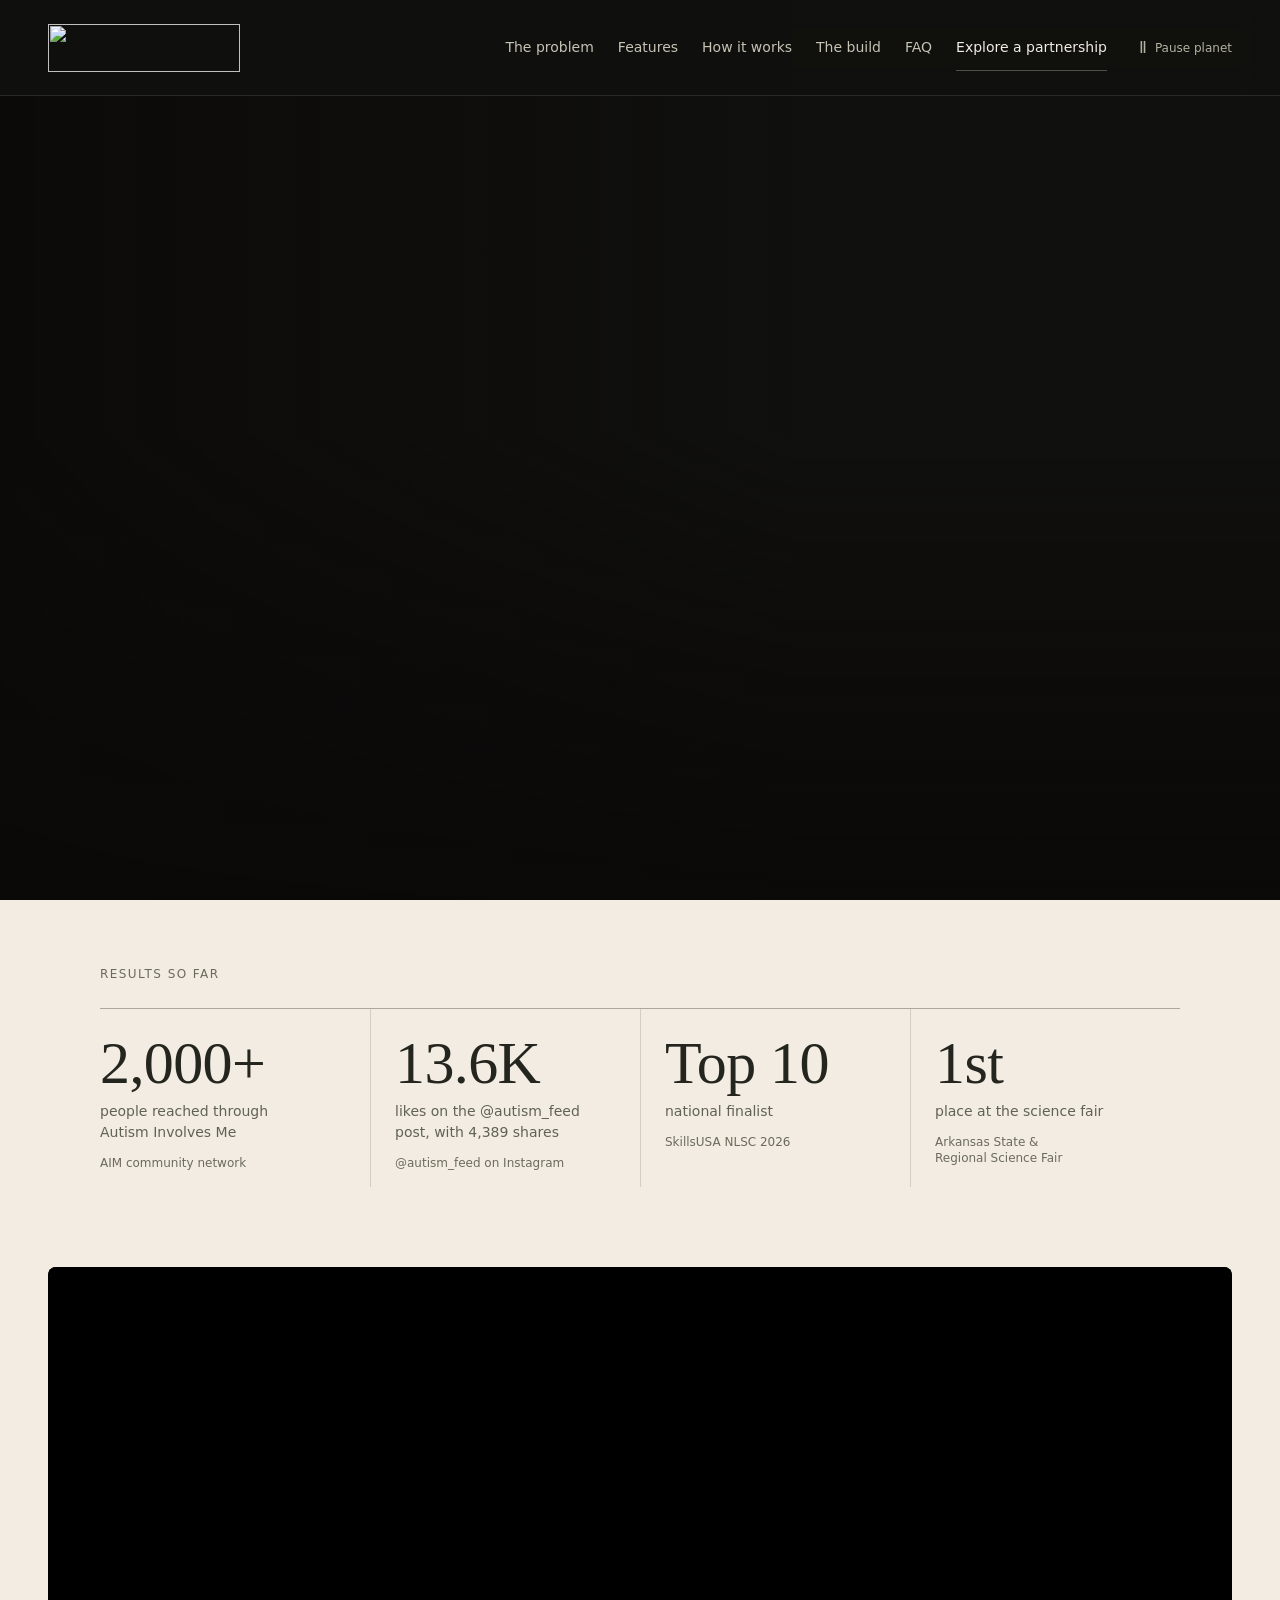
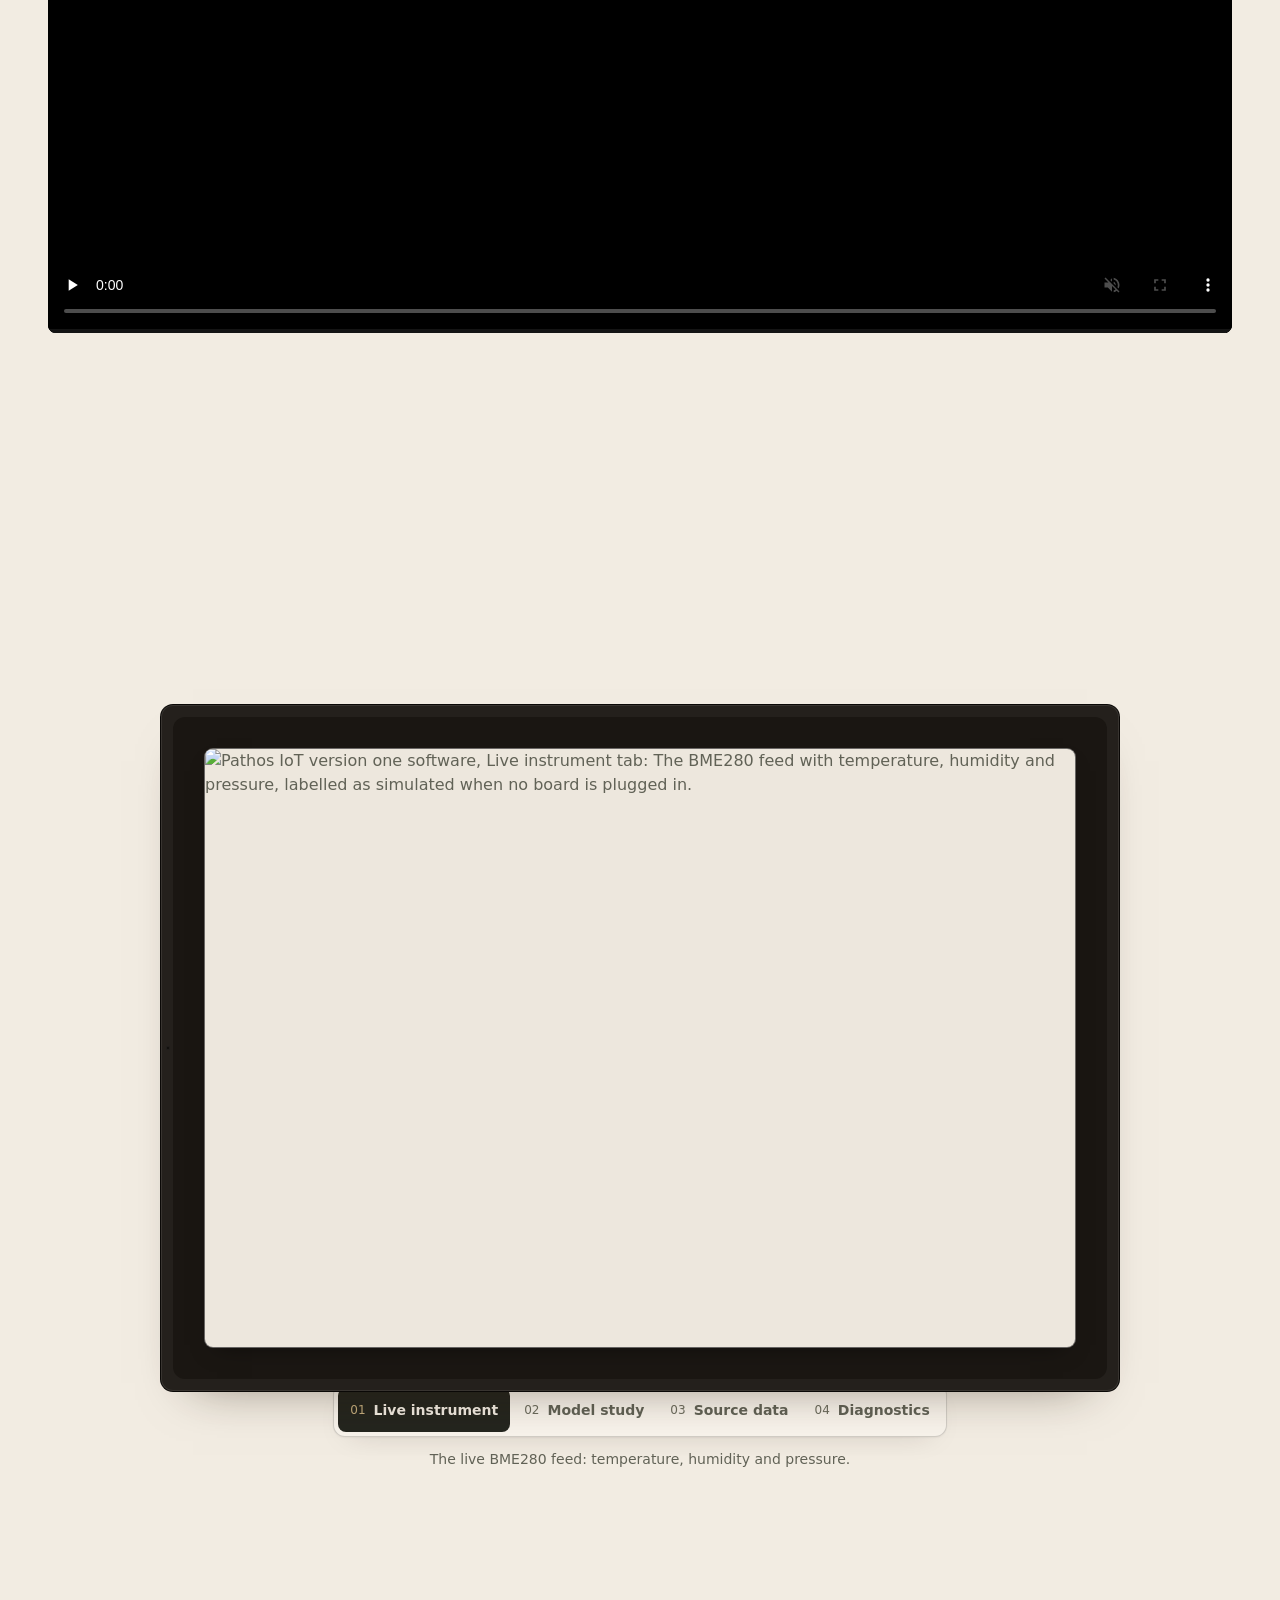
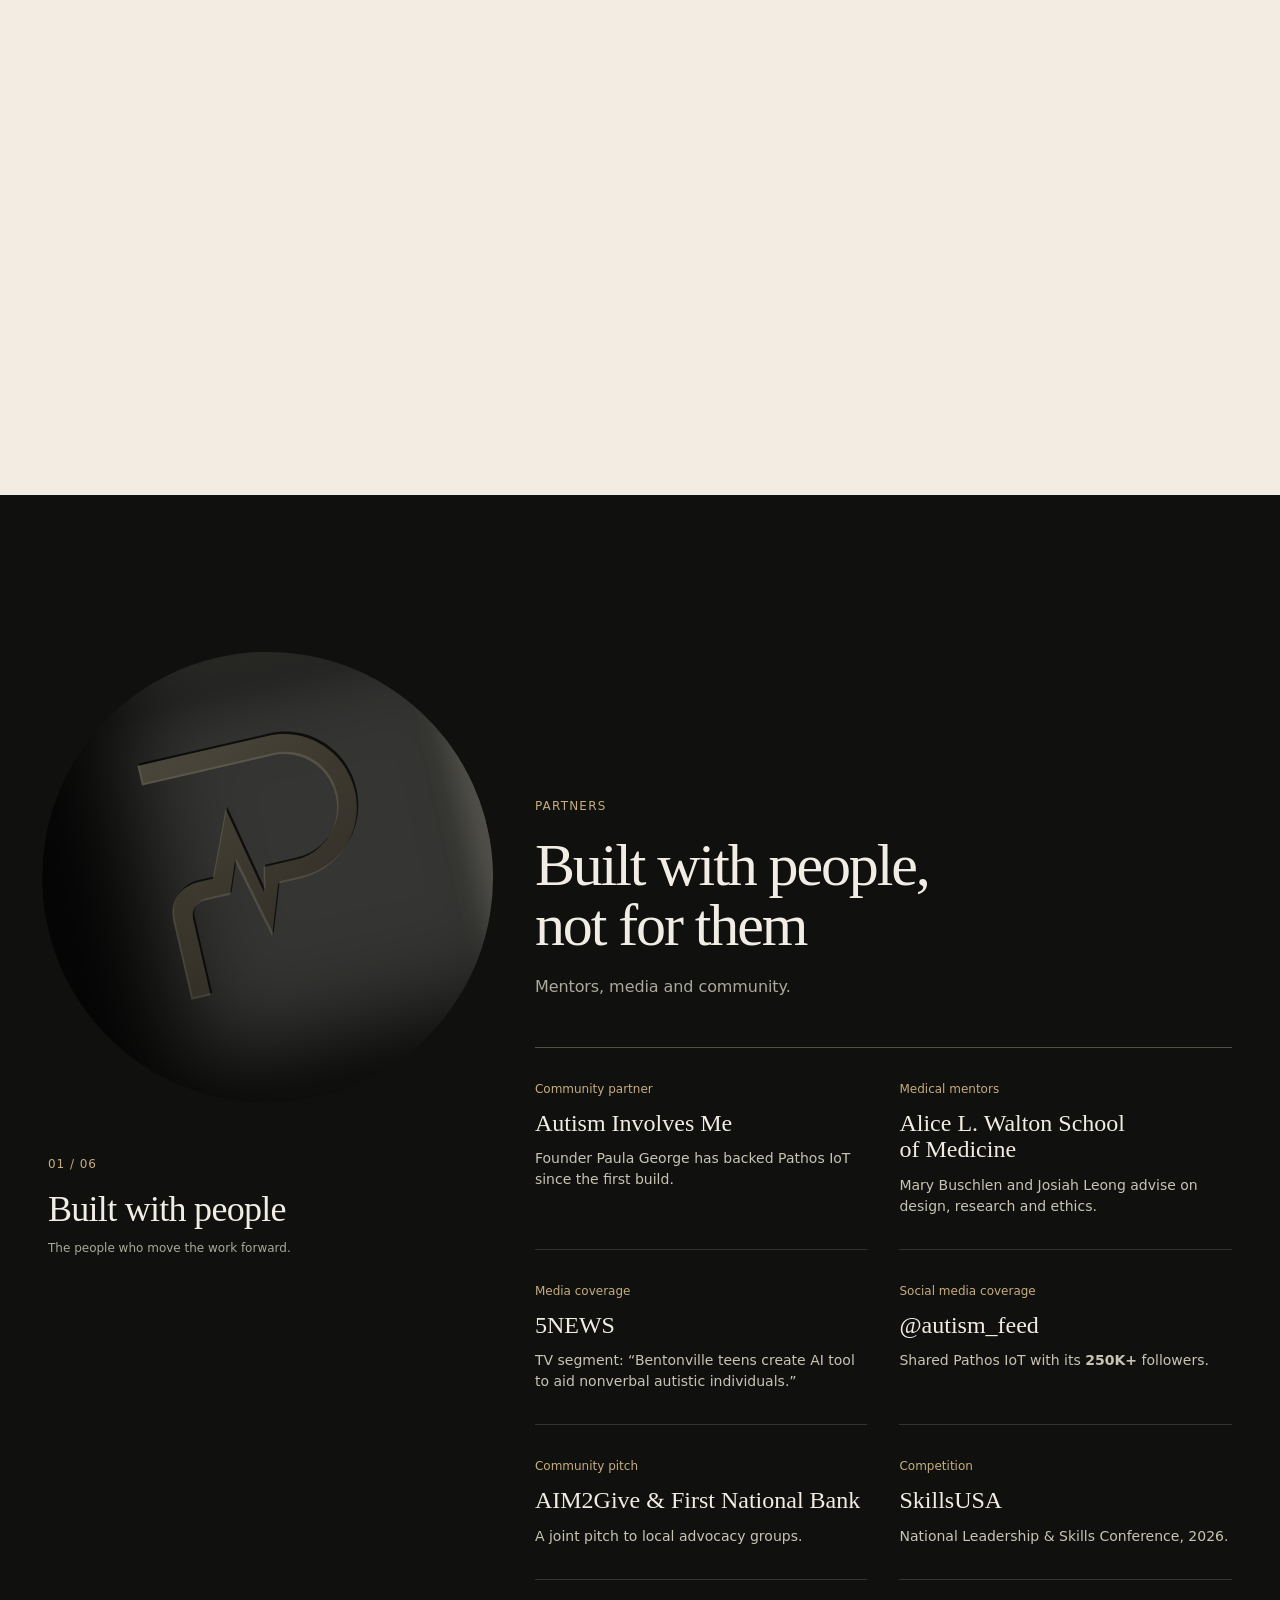
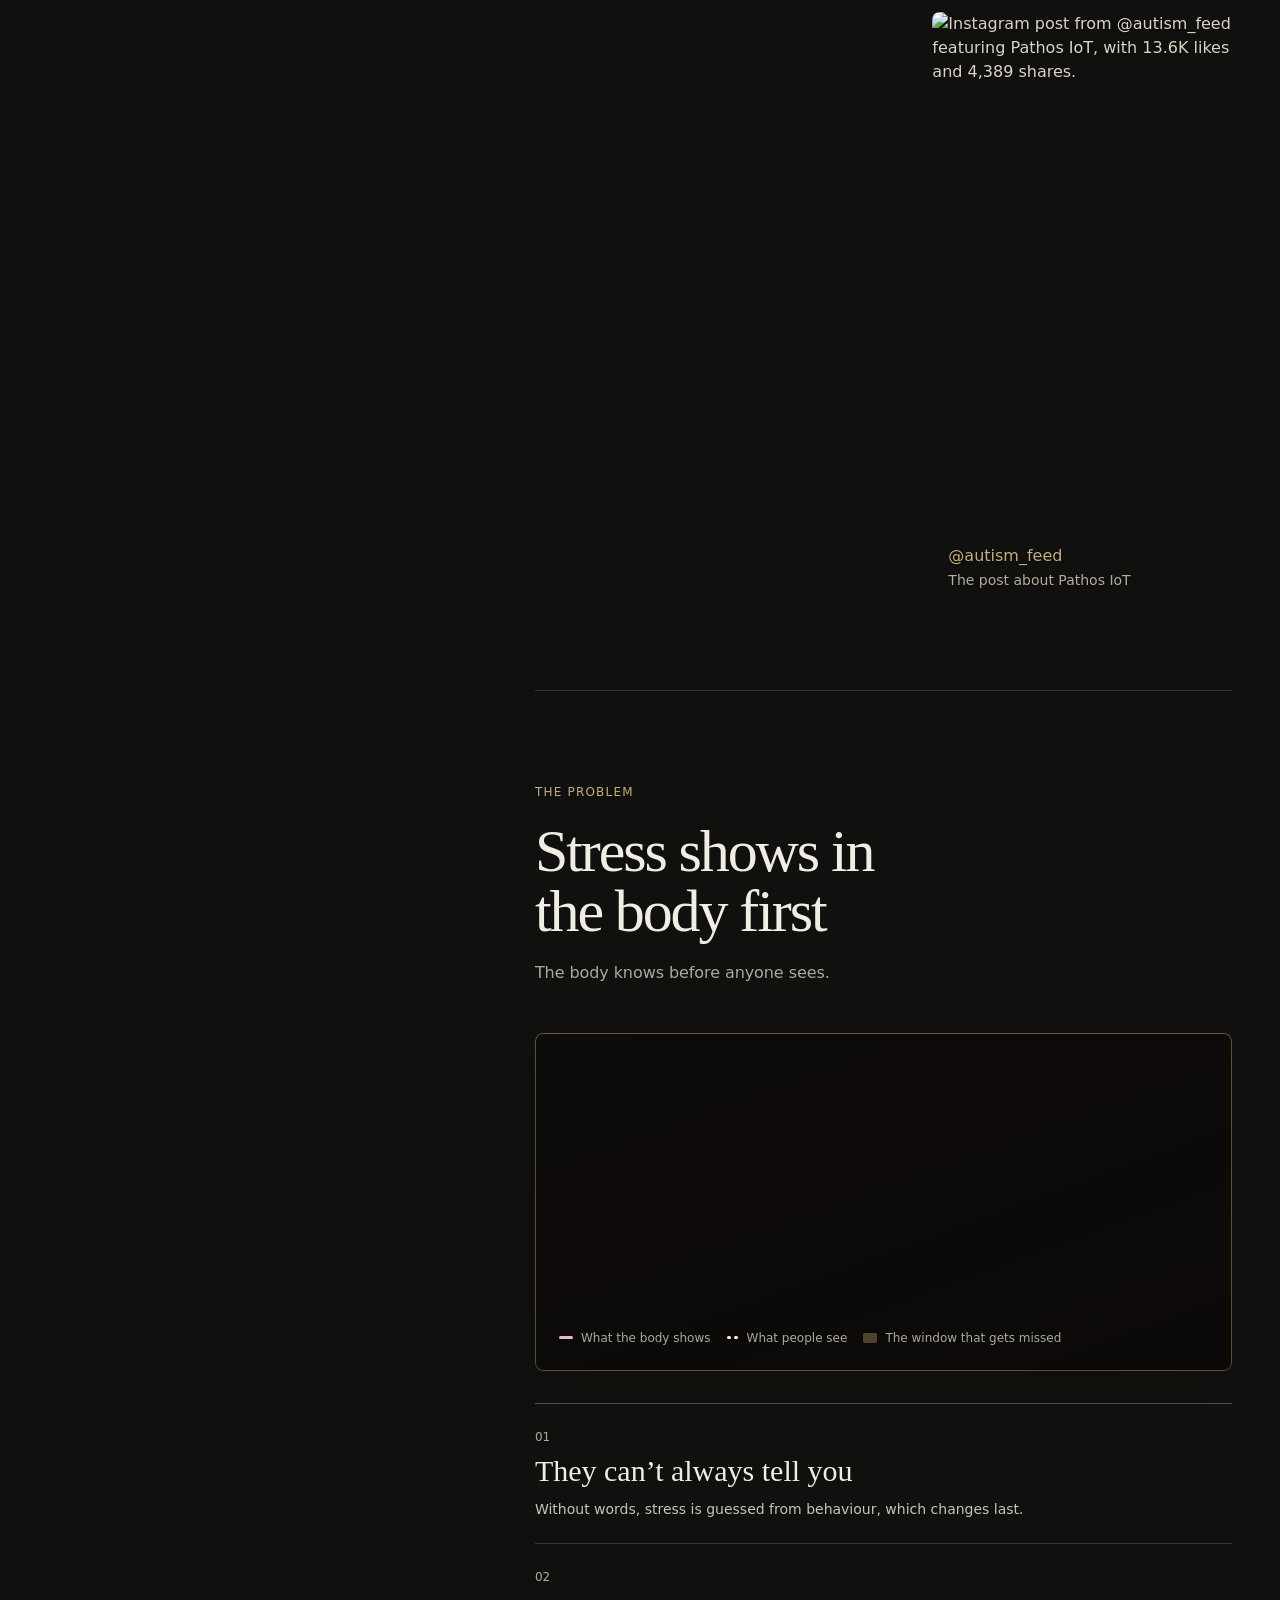
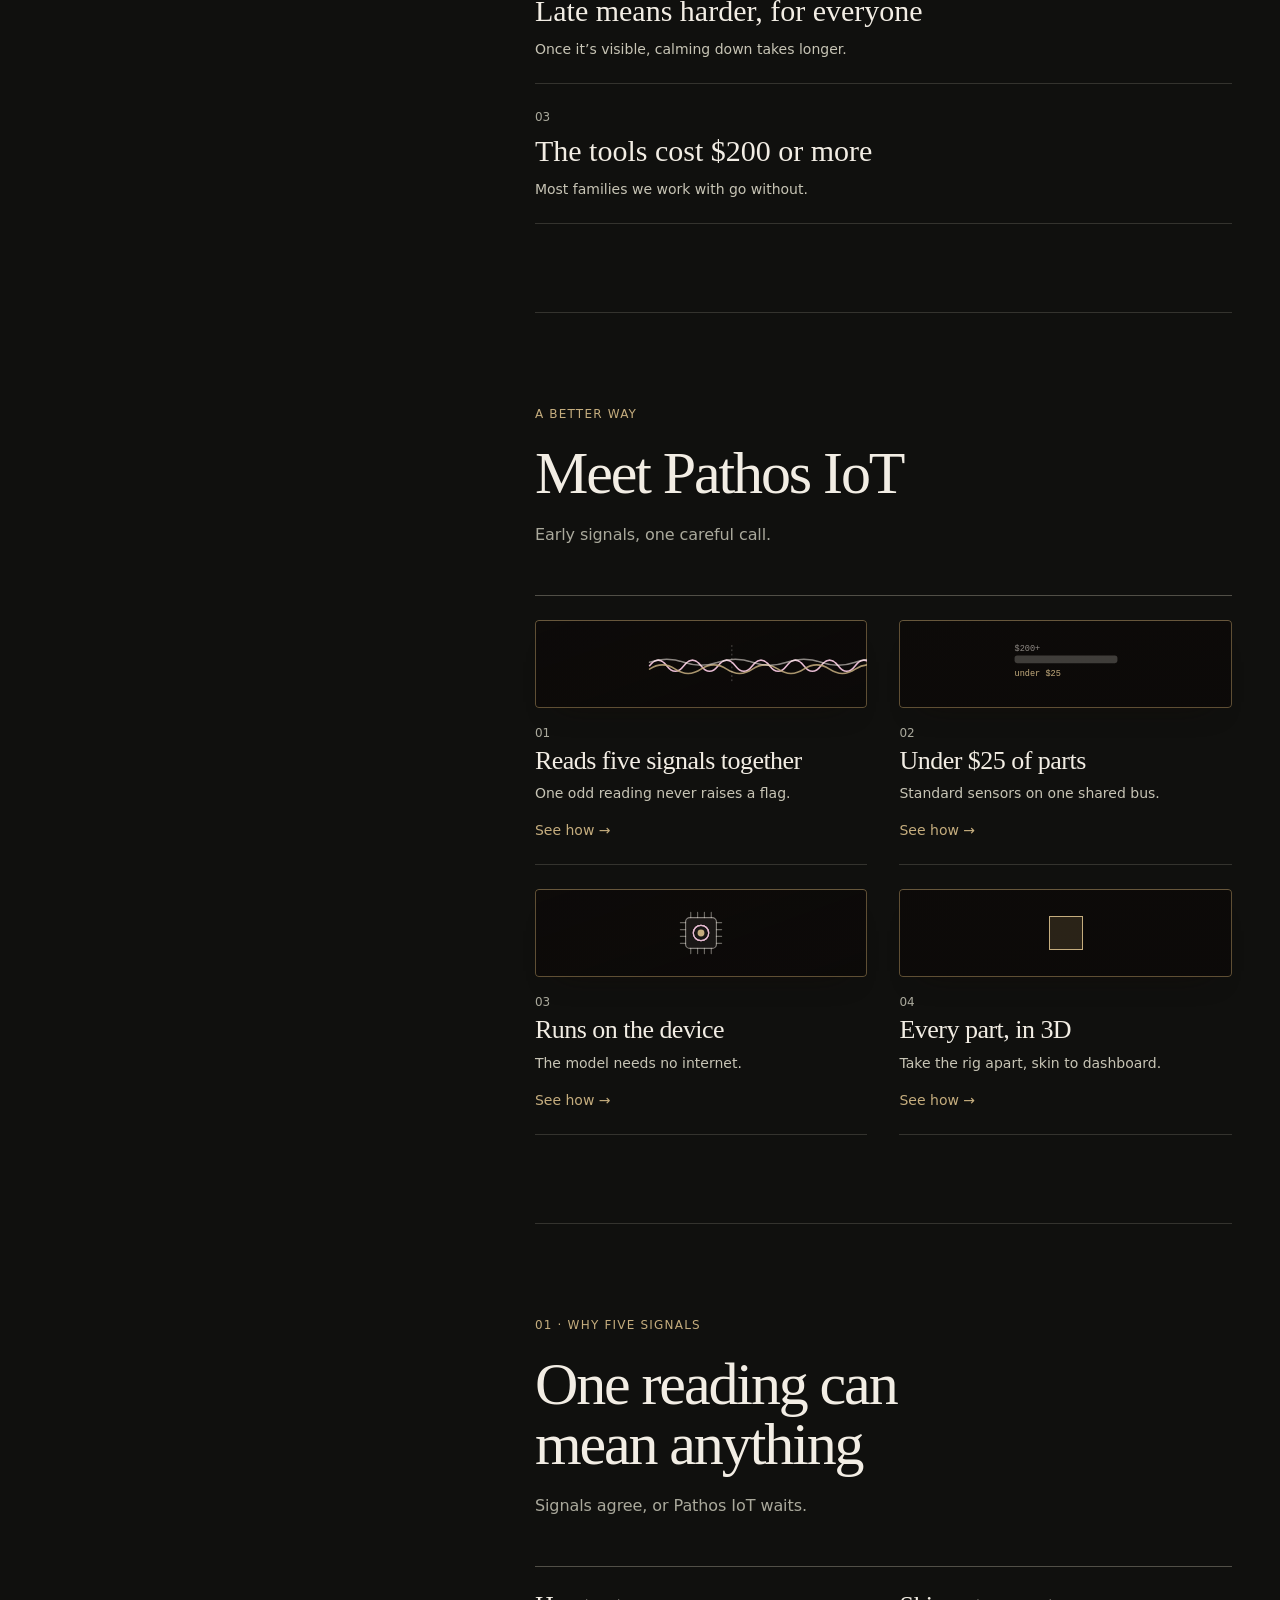
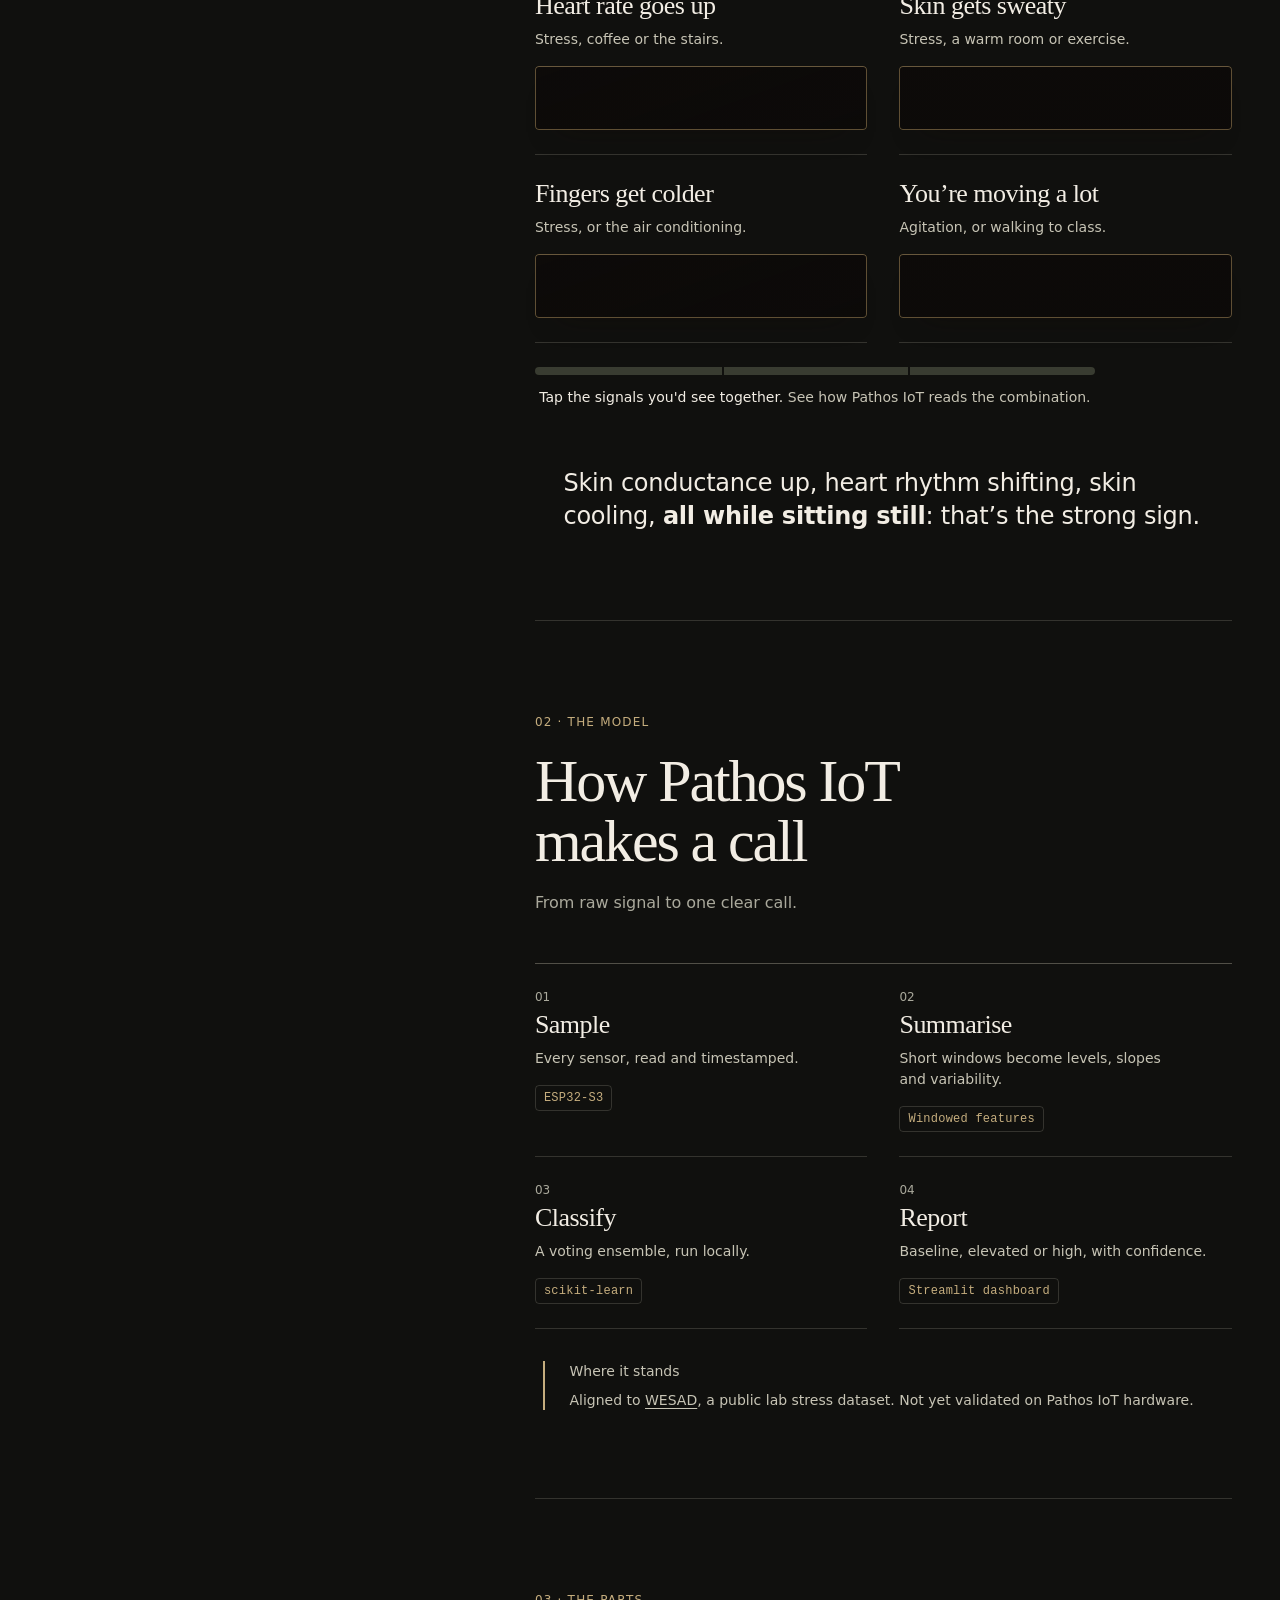
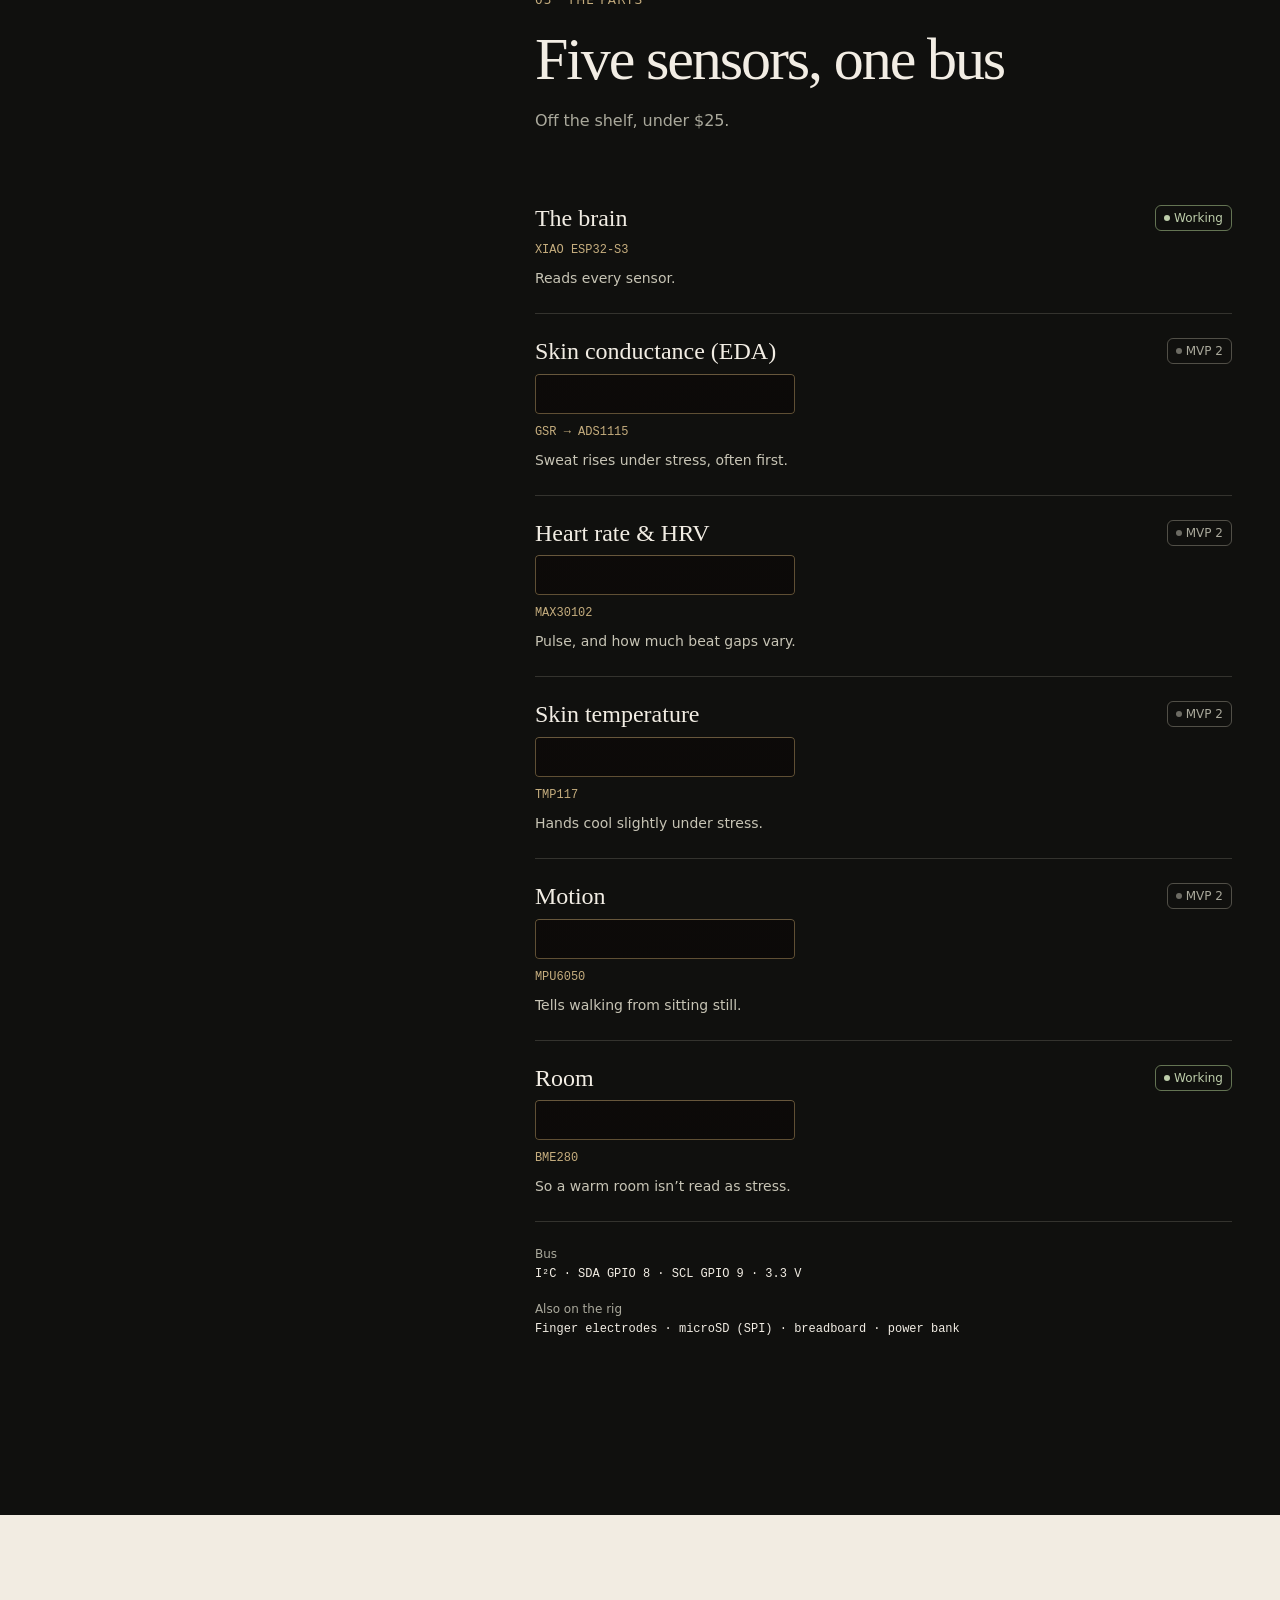
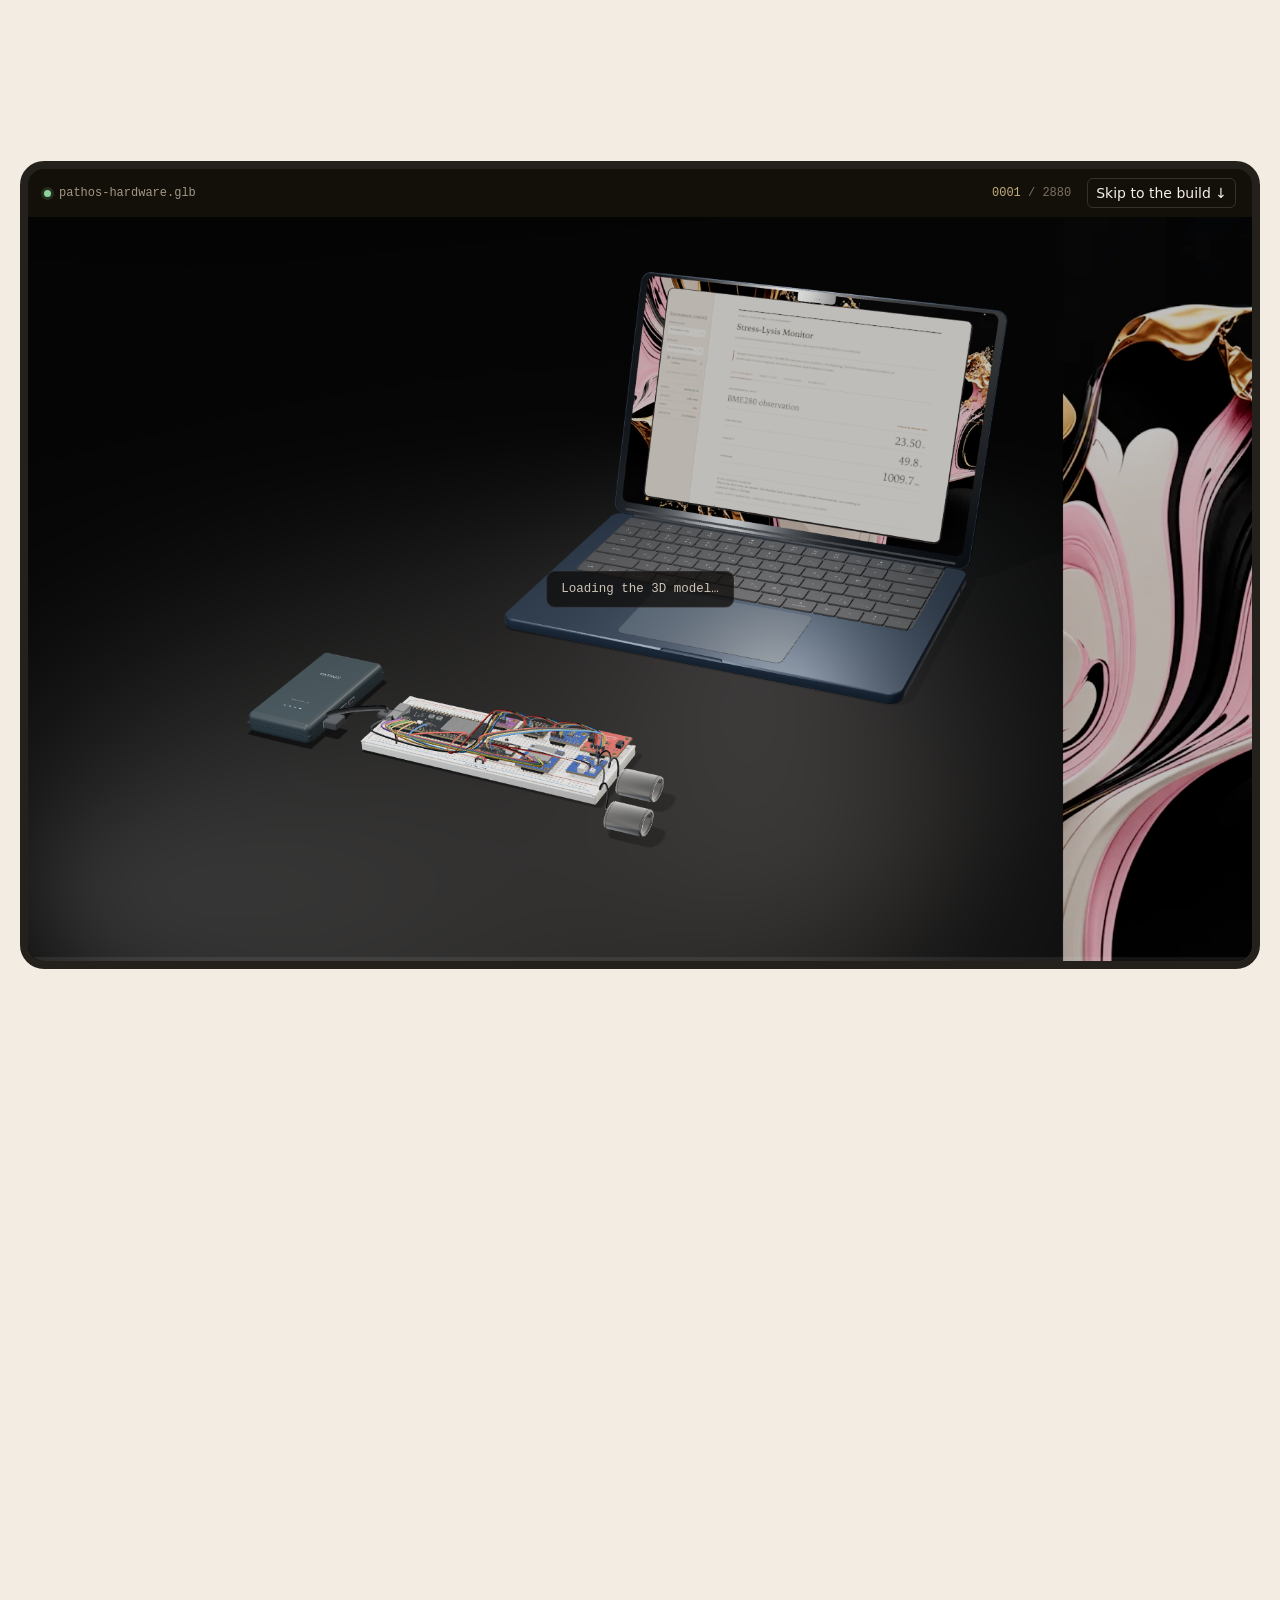
==== commit 5640febf: "Remove planet labels and chapter navigation strips" ====
--- a/index.html
+++ b/index.html
@@ -174,7 +174,6 @@
     <!-- 2c. Results: who it has reached -->
     <div class="planet-story" id="planet-understanding" data-planet-story="01">
 <aside class="planet-stage" aria-label="A world beneath the surface">
-  <div class="planet-stage-heading"><span class="orbit-dot" aria-hidden="true"></span><span>A world beneath the surface</span></div>
   <div class="orbit-object" aria-hidden="true">
     <svg class="orbit-lines" viewBox="0 0 1000 1000"><g fill="none" stroke="currentColor"><ellipse cx="500" cy="500" rx="477" ry="212" transform="rotate(-28 500 500)"/><ellipse cx="500" cy="500" rx="435" ry="322" transform="rotate(35 500 500)" stroke-dasharray="1 9"/><circle cx="500" cy="500" r="360" opacity=".25"/></g><g fill="currentColor"><circle cx="850" cy="285" r="4"/><circle cx="150" cy="712" r="3"/></g></svg>
     <div class="planet-surface"><div class="orbit-still"></div></div>
@@ -182,9 +181,6 @@
   </div>
   <svg class="orbit-thread" aria-hidden="true"><path class="orbit-surface-trace"/><path class="orbit-thread-path"/></svg><span class="orbit-source" aria-hidden="true"></span>
   <div class="planet-stage-caption"><span class="planet-chapter-count">01 / 06</span><h2 class="planet-chapter-title">Built with people</h2><p class="planet-chapter-note">The people who move the work forward.</p></div>
-  <span class="planet-scroll-cue" aria-hidden="true">Scroll to unfold <span>↓</span></span>
-  <nav class="planet-chapter-links" aria-label="A world beneath the surface: chapters"><a href="#impact" aria-label="Chapter 1: Built with people" aria-current="step"><span>01</span><span>Built with people</span></a><a href="#problem" aria-label="Chapter 2: Listen a little earlier"><span>02</span><span>Listen a little earlier</span></a><a href="#solution" aria-label="Chapter 3: Meet Pathos IoT"><span>03</span><span>Meet Pathos IoT</span></a><a href="#philosophy" aria-label="Chapter 4: Signals in connection"><span>04</span><span>Signals in connection</span></a><a href="#ai" aria-label="Chapter 5: Context before conclusions"><span>05</span><span>Context before conclusions</span></a><a href="#sensors" aria-label="Chapter 6: Small parts. Shared purpose."><span>06</span><span>Small parts. Shared purpose.</span></a></nav>
-  <div class="orbit-progress" aria-hidden="true"><span></span></div>
 </aside>
 <div class="planet-content">
 <section id="impact" class="section cv partners-section" aria-labelledby="impactTitle" data-planet-chapter="0" data-planet-title="Built with people" data-planet-note="The people who move the work forward.">
@@ -524,7 +520,6 @@
     <!-- 4. Feature: 06 MVP 2 -->
     <div class="planet-story" id="planet-next-chapter" data-planet-story="02">
 <aside class="planet-stage" aria-label="The next chapter is human">
-  <div class="planet-stage-heading"><span class="orbit-dot" aria-hidden="true"></span><span>The next chapter is human</span></div>
   <div class="orbit-object" aria-hidden="true">
     <svg class="orbit-lines" viewBox="0 0 1000 1000"><g fill="none" stroke="currentColor"><ellipse cx="500" cy="500" rx="477" ry="212" transform="rotate(-28 500 500)"/><ellipse cx="500" cy="500" rx="435" ry="322" transform="rotate(35 500 500)" stroke-dasharray="1 9"/><circle cx="500" cy="500" r="360" opacity=".25"/></g><g fill="currentColor"><circle cx="850" cy="285" r="4"/><circle cx="150" cy="712" r="3"/></g></svg>
     <div class="planet-surface"><div class="orbit-still"></div></div>
@@ -532,9 +527,6 @@
   </div>
   <svg class="orbit-thread" aria-hidden="true"><path class="orbit-surface-trace"/><path class="orbit-thread-path"/></svg><span class="orbit-source" aria-hidden="true"></span>
   <div class="planet-stage-caption"><span class="planet-chapter-count">01 / 06</span><h2 class="planet-chapter-title">Closer to the body</h2><p class="planet-chapter-note">The next version is still being built.</p></div>
-  <span class="planet-scroll-cue" aria-hidden="true">Scroll to unfold <span>↓</span></span>
-  <nav class="planet-chapter-links" aria-label="The next chapter is human: chapters"><a href="#pathos-iot" aria-label="Chapter 1: Closer to the body" aria-current="step"><span>01</span><span>Closer to the body</span></a><a href="#roadmap" aria-label="Chapter 2: From here, forward"><span>02</span><span>From here, forward</span></a><a href="#workshops" aria-label="Chapter 3: Understanding is something we share"><span>03</span><span>Understanding is something we share</span></a><a href="#how" aria-label="Chapter 4: A minute to check in"><span>04</span><span>A minute to check in</span></a><a href="#team" aria-label="Chapter 5: Built by a person, for people"><span>05</span><span>Built by a person, for people</span></a><a href="#faq" aria-label="Chapter 6: Good questions. Honest answers."><span>06</span><span>Good questions. Honest answers.</span></a></nav>
-  <div class="orbit-progress" aria-hidden="true"><span></span></div>
 </aside>
 <div class="planet-content">
 <section id="pathos-iot" class="section cv" data-planet-chapter="0" data-planet-title="Closer to the body" data-planet-note="The next version is still being built.">
@@ -768,6 +760,6 @@
     <script type="module" src="hero.js"></script>
     <script type="module" src="prototype-loader.js"></script>
     <script type="module" src="integration.js"></script>
-    <noscript><style>.planet-motion{display:none}.planet-chapter-links{display:none}.planet-story{display:block}.planet-stage{display:none}.planet-content{width:100%;max-width:1000px;margin:auto}.planet-content [data-reveal]{opacity:1;transform:none}</style></noscript>
+    <noscript><style>.planet-motion{display:none}.planet-story{display:block}.planet-stage{display:none}.planet-content{width:100%;max-width:1000px;margin:auto}.planet-content [data-reveal]{opacity:1;transform:none}</style></noscript>
 </body>
 </html>
--- a/integrated.css
+++ b/integrated.css
@@ -3072,6 +3072,8 @@
 .js .planet-content .orbit-unit[data-orbit-state=waiting]{pointer-events:none}
 .js .planet-content .orbit-unit[data-orbit-state=reading]{will-change:auto}
 .planet-paused .planet-content .orbit-unit[data-orbit-state]{opacity:1!important;transform:none!important;will-change:auto}
+/* Keep the planet and emerging text free of decorative rings and trails. */
+.planet-stage :is(.orbit-lines,.orbit-thread,.orbit-source){display:none}
 .orbit-thread{
   position:absolute;inset:0;width:100%;height:100%;
   overflow:visible;pointer-events:none;z-index:2;
@@ -3157,8 +3159,8 @@
 .foot-brand .pathos-iot-brand .brand-logo{width:160px;height:auto;aspect-ratio:178/130}
 .study-nav .pathos-iot-brand .brand-logo,.page-nav .pathos-iot-brand .brand-logo{width:184px;height:46px}
 .orbit-still:before,.orbit-still:after{content:'';position:absolute;inset:0;pointer-events:none;mask:url('assets/brand/pathos-iot-engraving.svg') center 35%/72% 72% no-repeat;-webkit-mask:url('assets/brand/pathos-iot-engraving.svg') center 35%/72% 72% no-repeat}
-.orbit-still:before{background:rgba(0,0,0,.68);transform:translate(1px,-1px)}
-.orbit-still:after{background:rgba(232,212,165,.16);transform:translate(-1px,1px);mix-blend-mode:soft-light}
+.orbit-still:before{background:rgba(0,0,0,.72);transform:translate(1px,-1px)}
+.orbit-still:after{background:linear-gradient(145deg,rgba(207,171,79,.48),rgba(157,121,39,.4) 45%,rgba(73,56,21,.28));transform:translate(-1px,1px)}
 @media(max-width:1199px){.nav .pathos-iot-brand .brand-logo{width:168px;height:42px}}
 @media(max-width:640px){.nav .pathos-iot-brand .brand-logo{width:160px;height:40px}.study-nav .pathos-iot-brand .brand-logo,.page-nav .pathos-iot-brand .brand-logo{width:150px;height:38px}.foot-brand .pathos-iot-brand .brand-logo{width:148px}}
 @media(max-width:360px){.nav .pathos-iot-brand .brand-logo{width:132px;height:33px}.study-nav .pathos-iot-brand .brand-logo,.page-nav .pathos-iot-brand .brand-logo{width:132px;height:33px}}
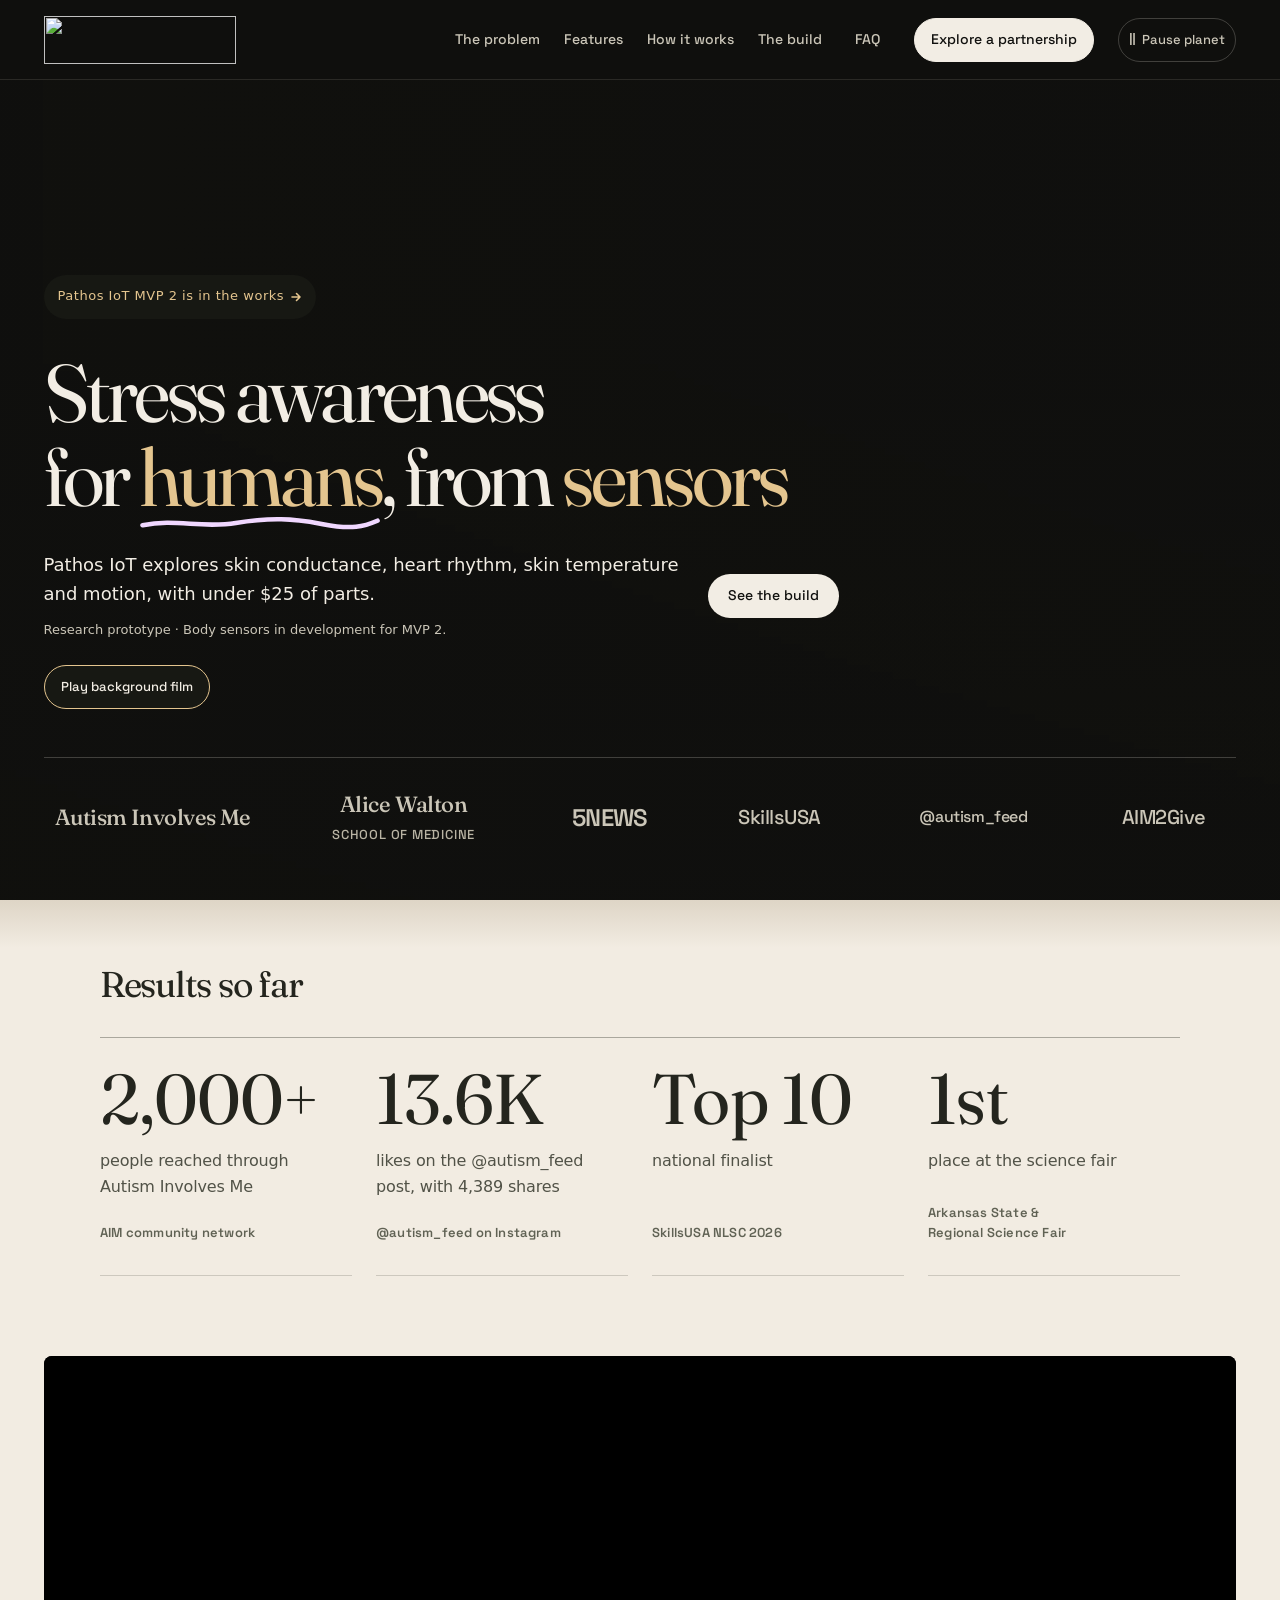
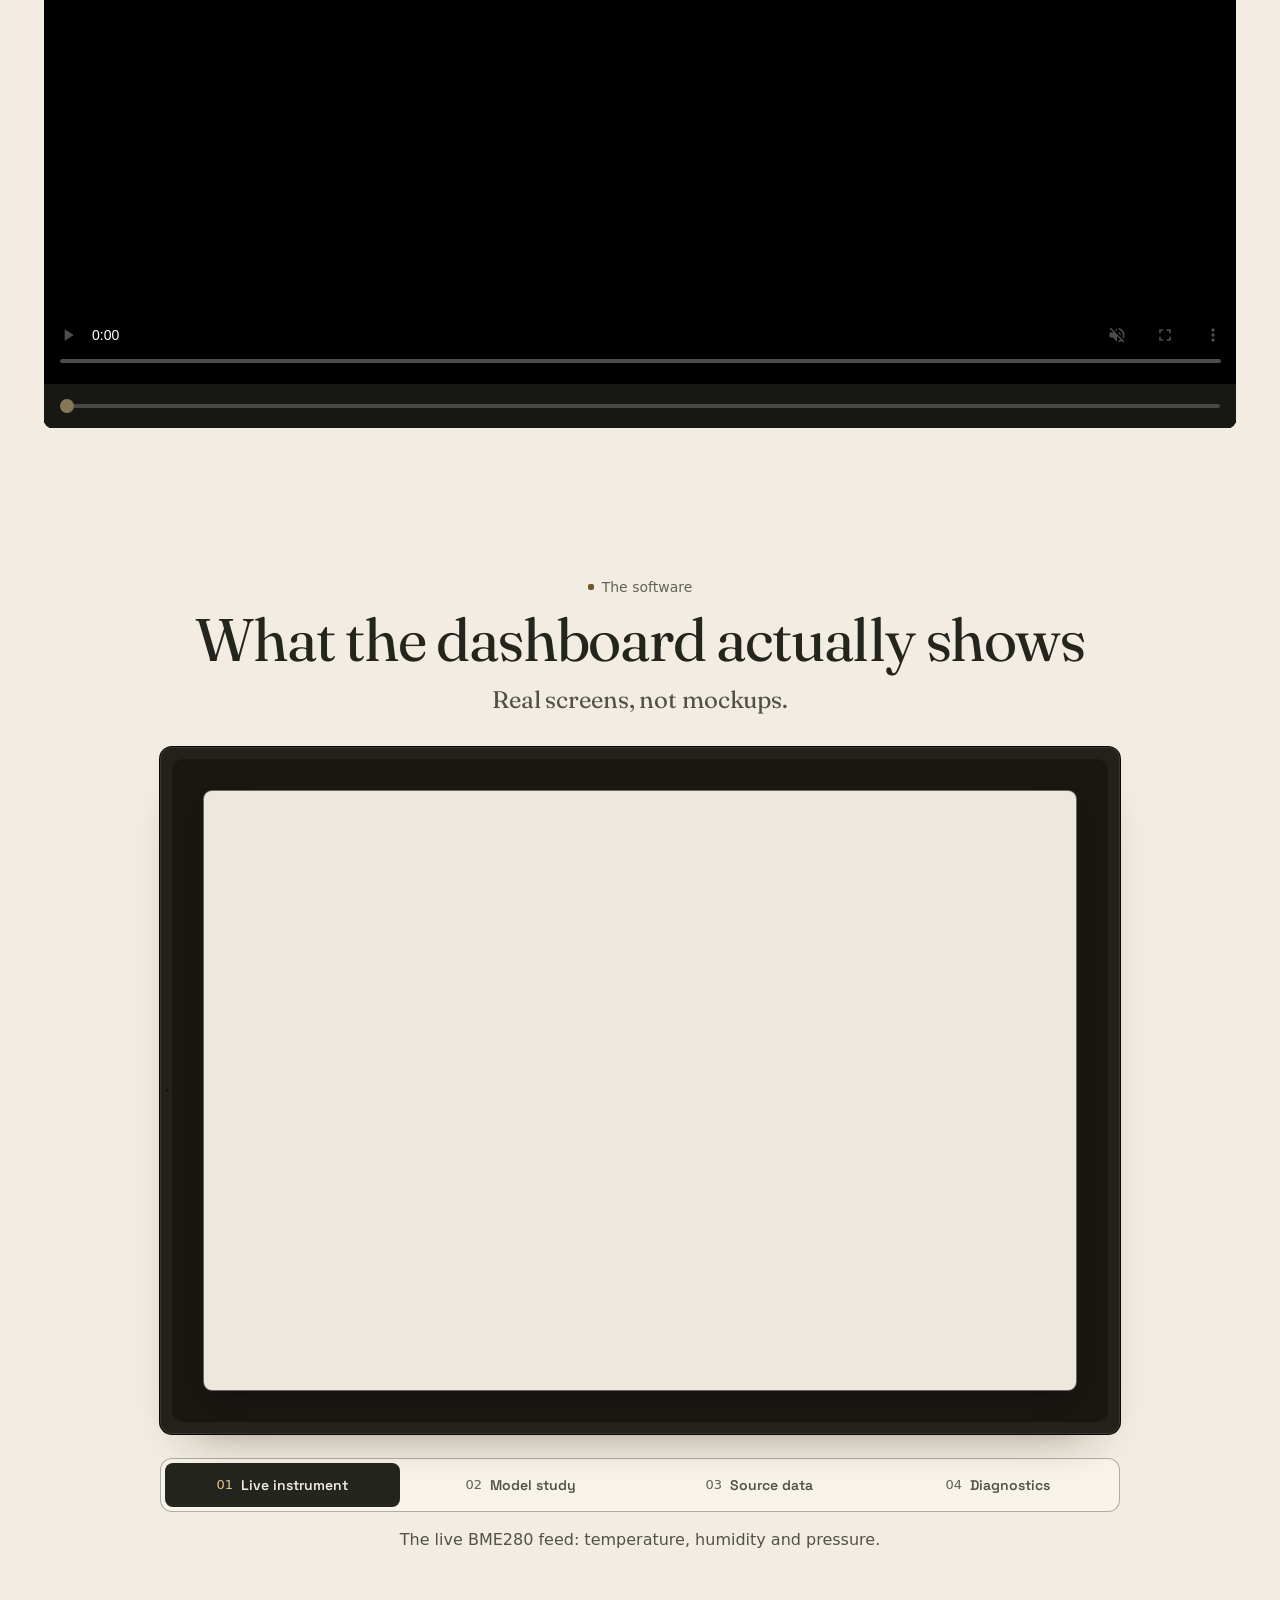
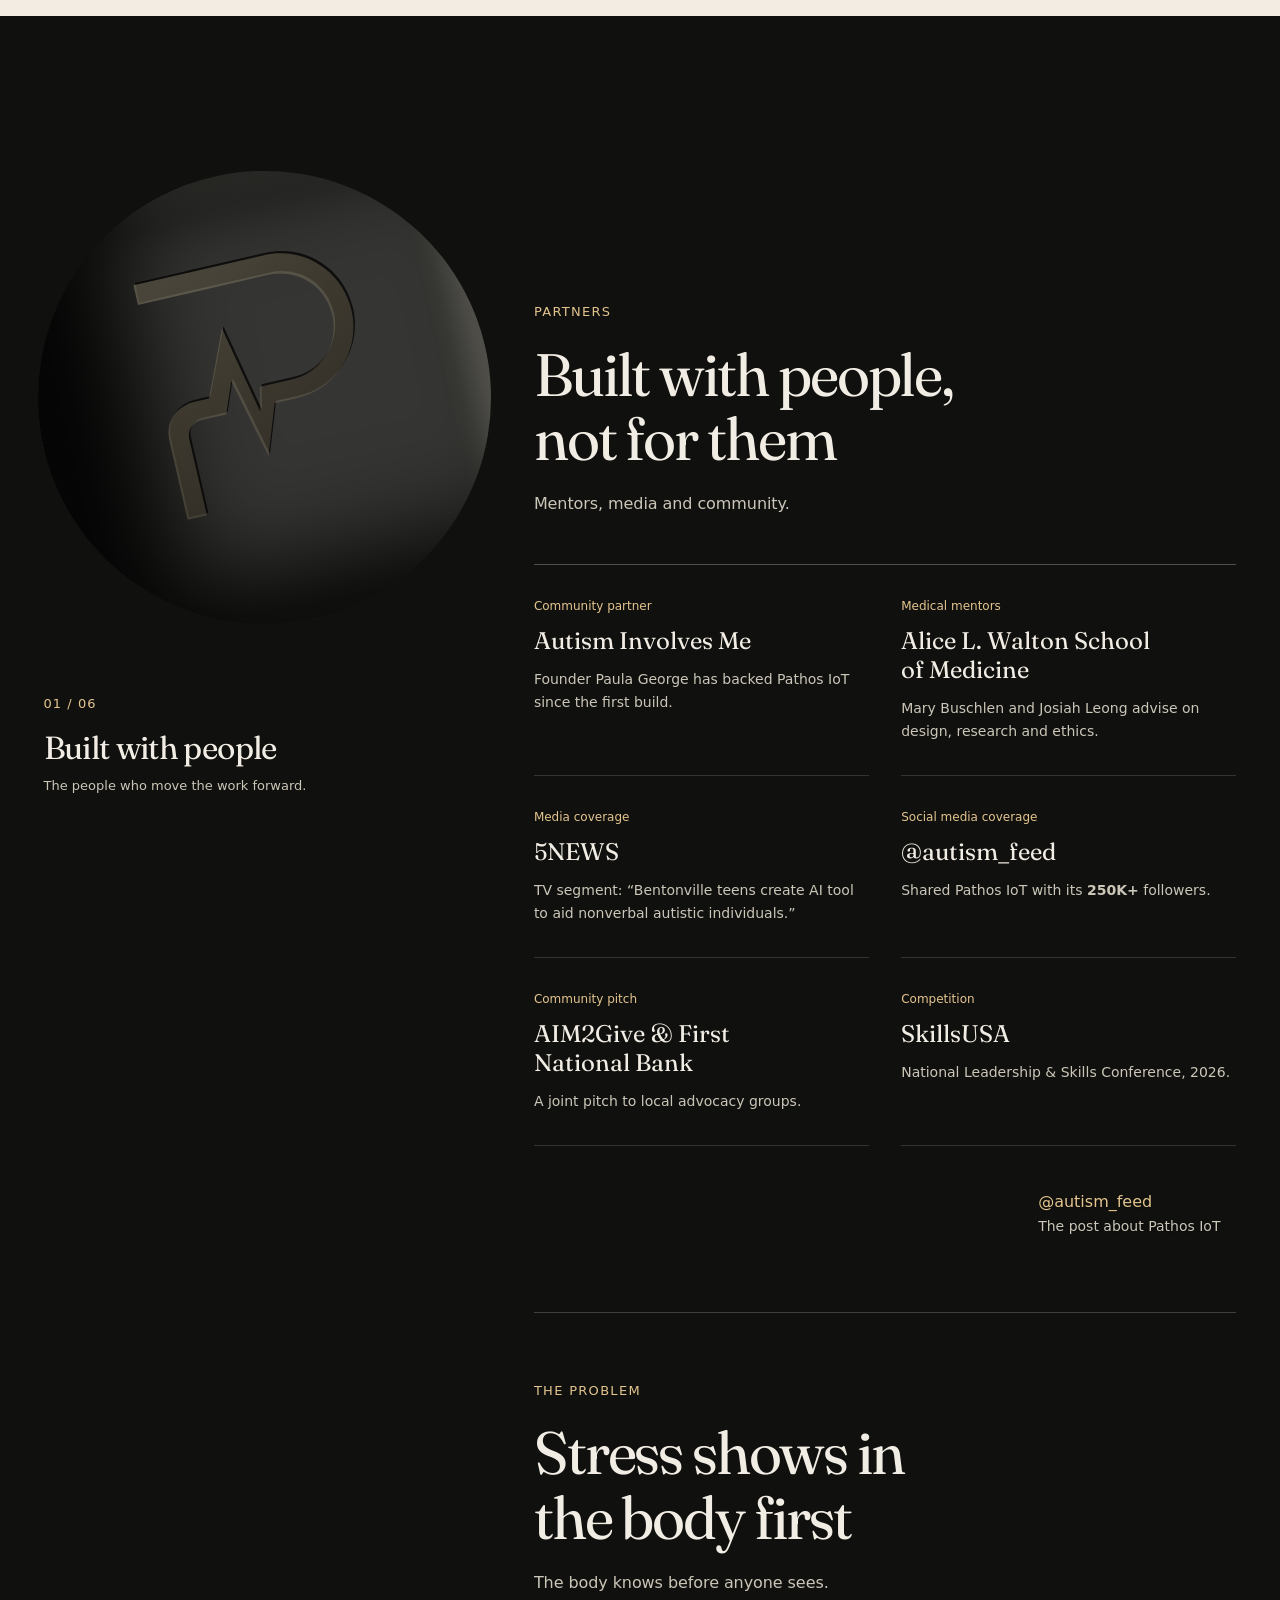
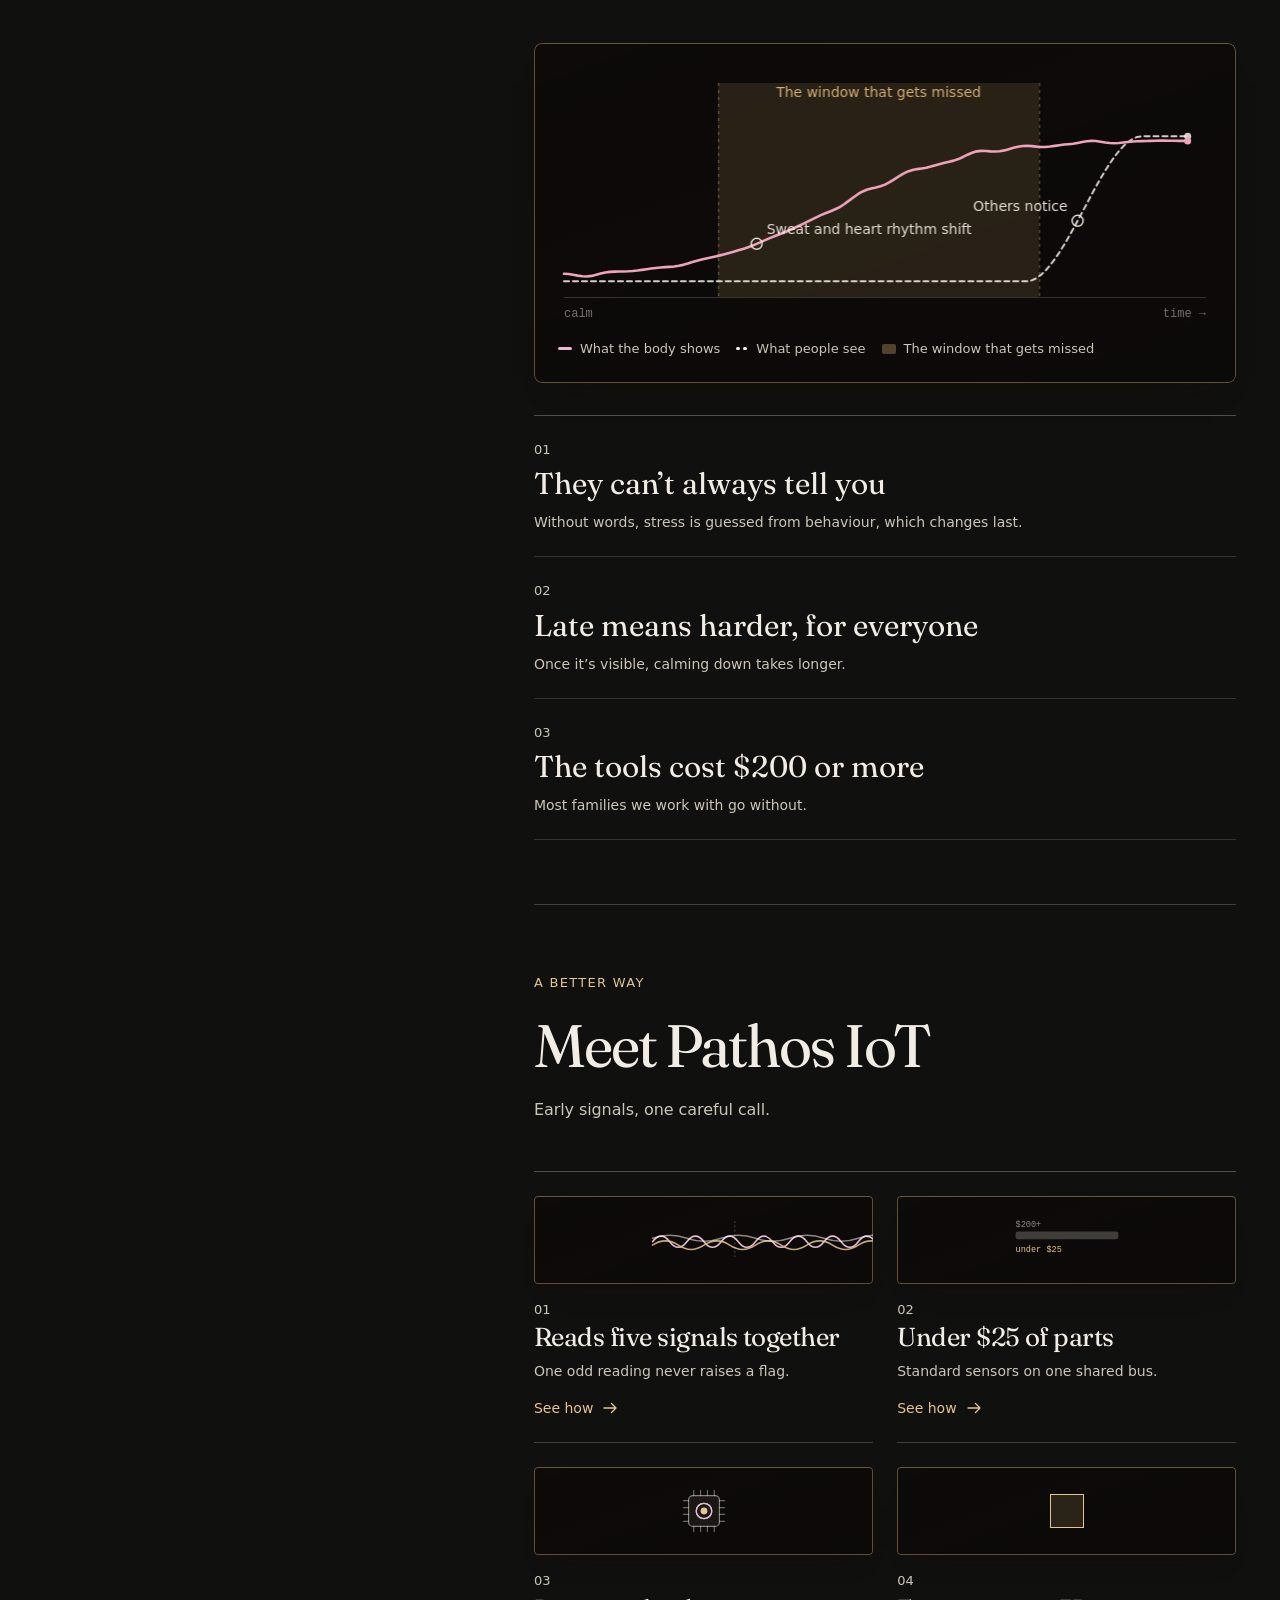
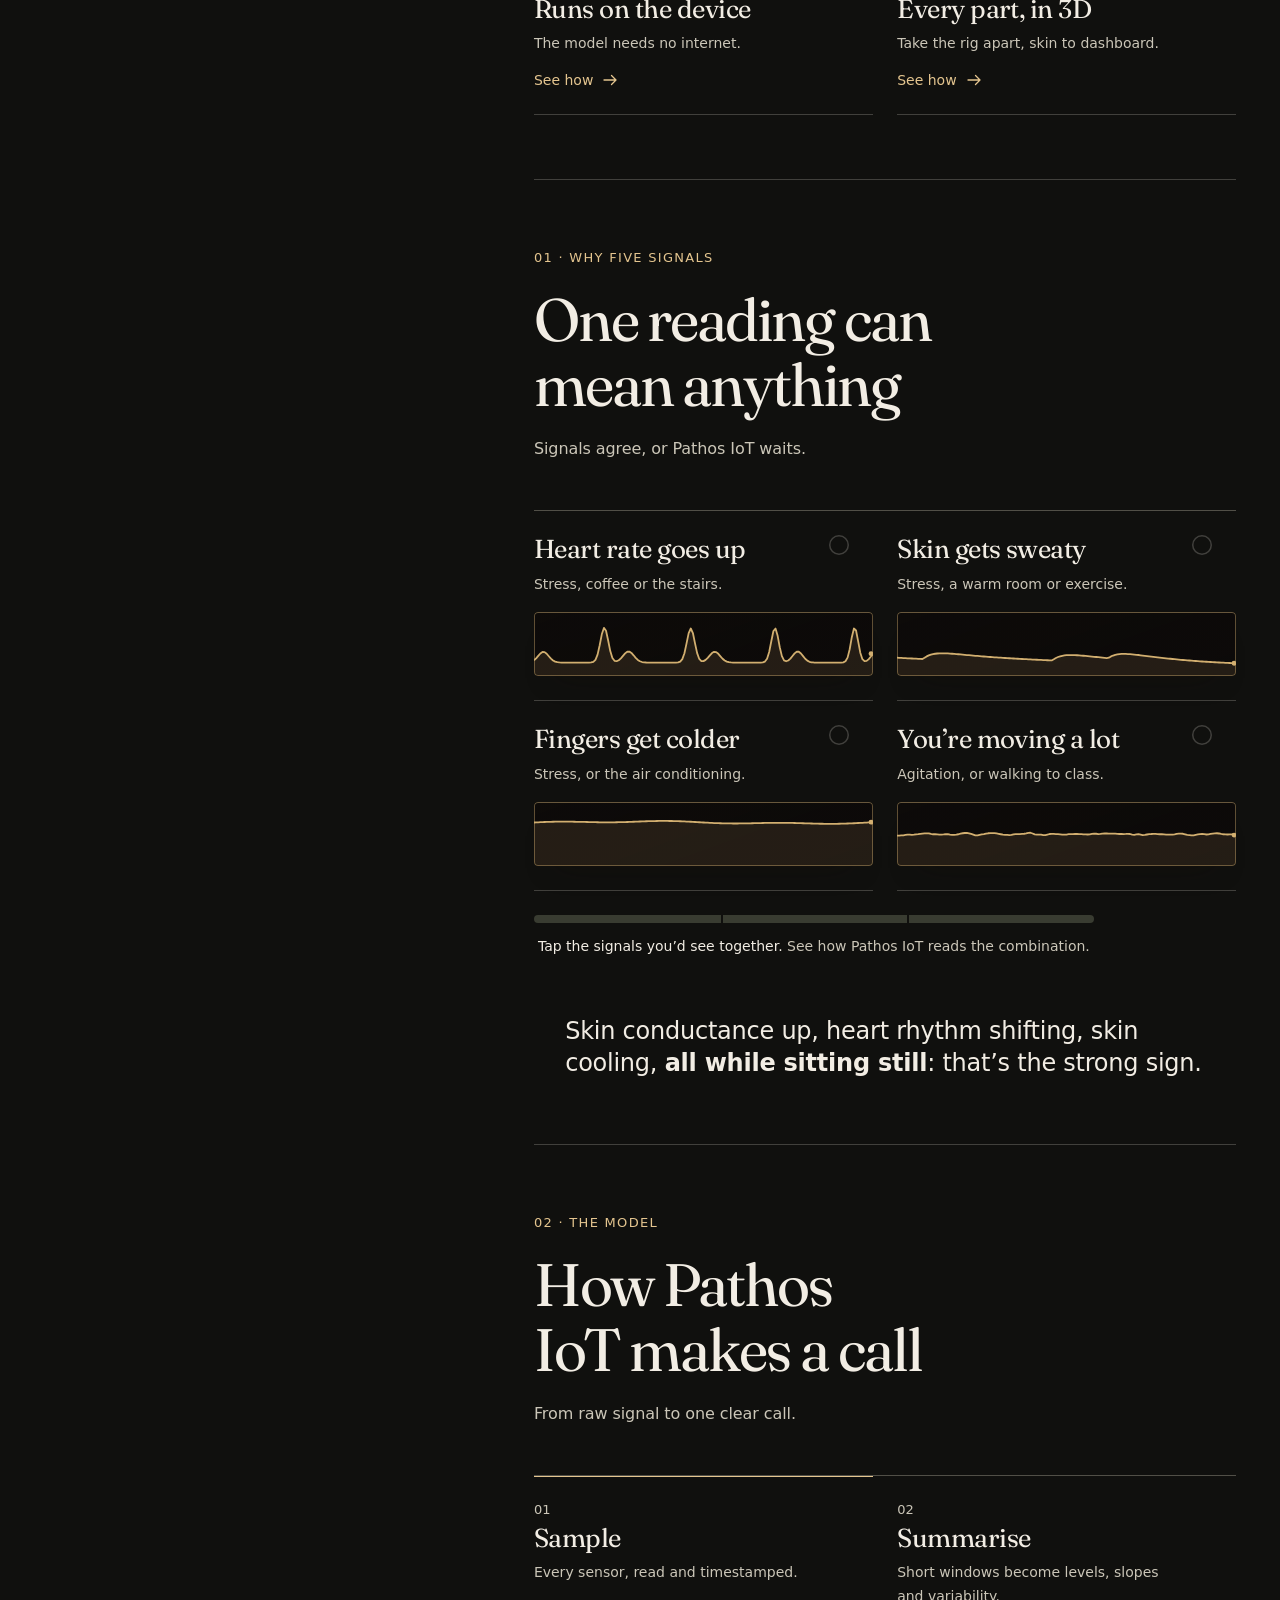
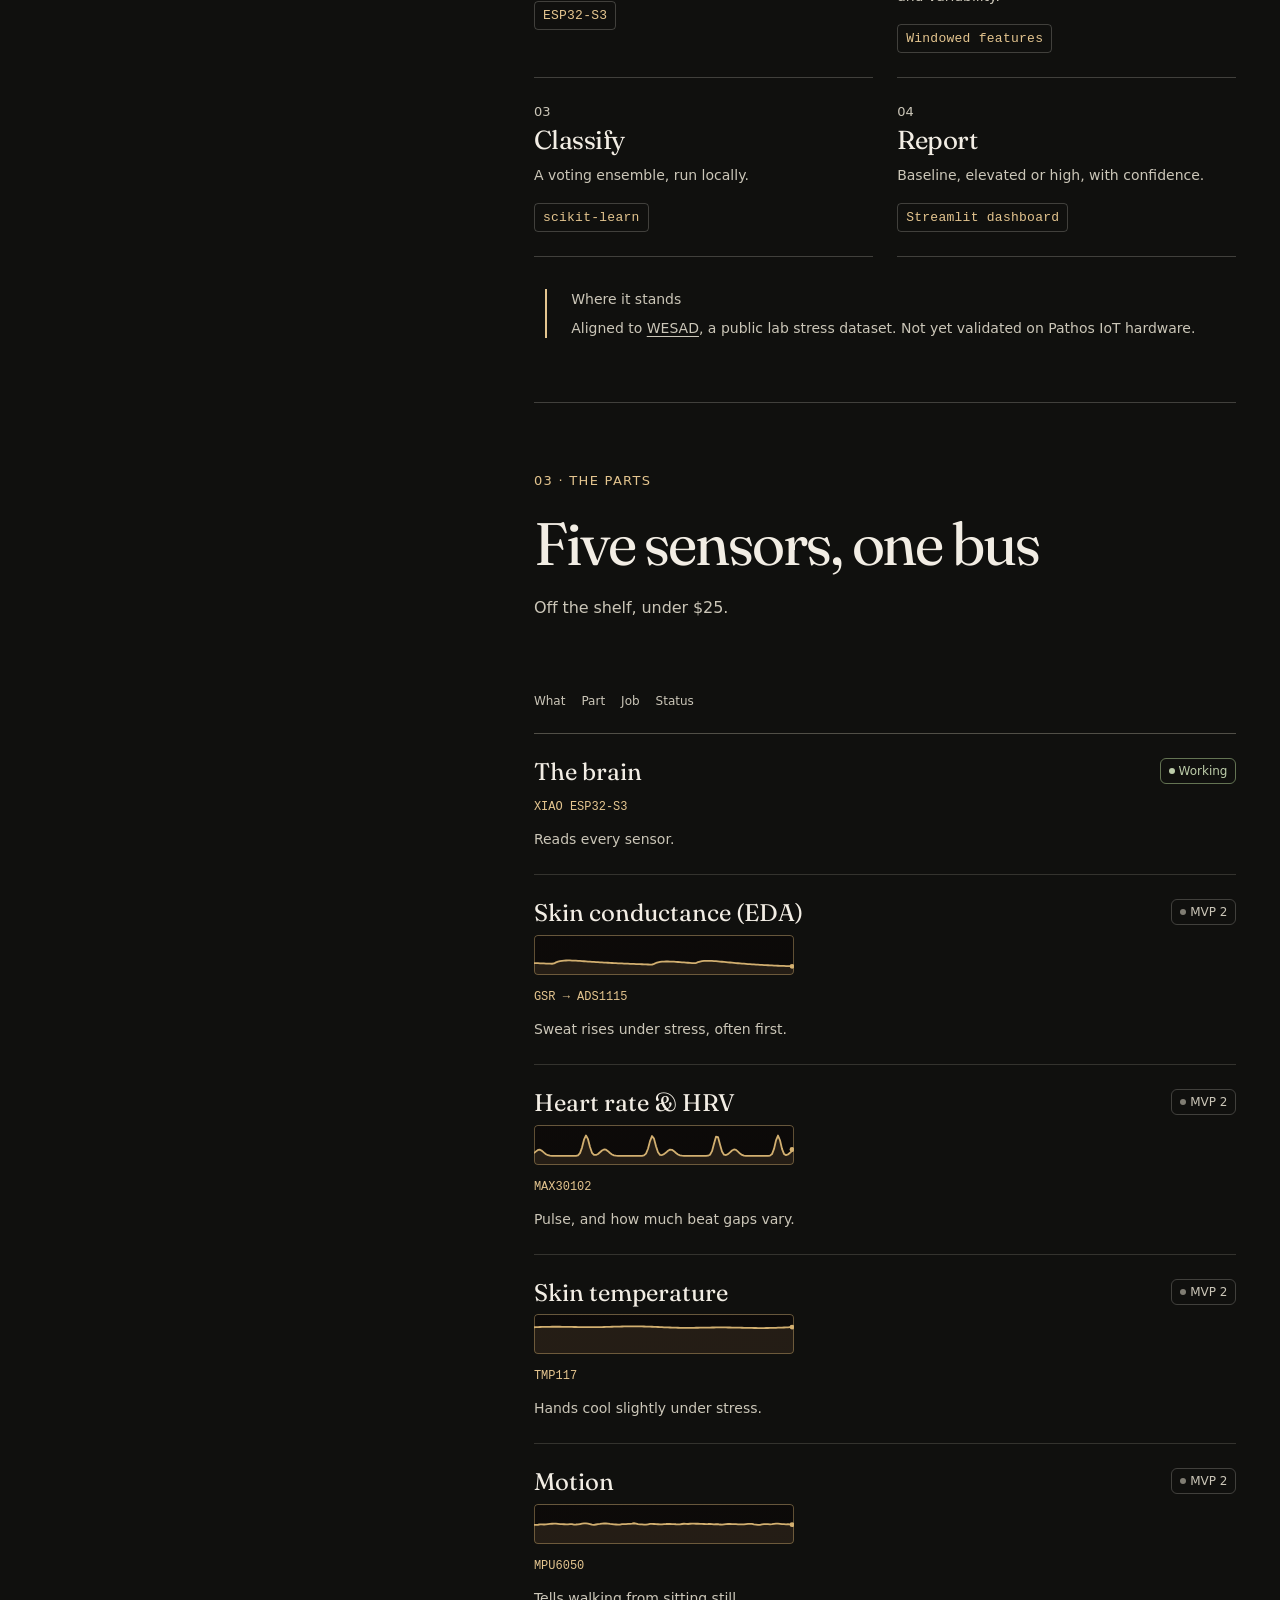
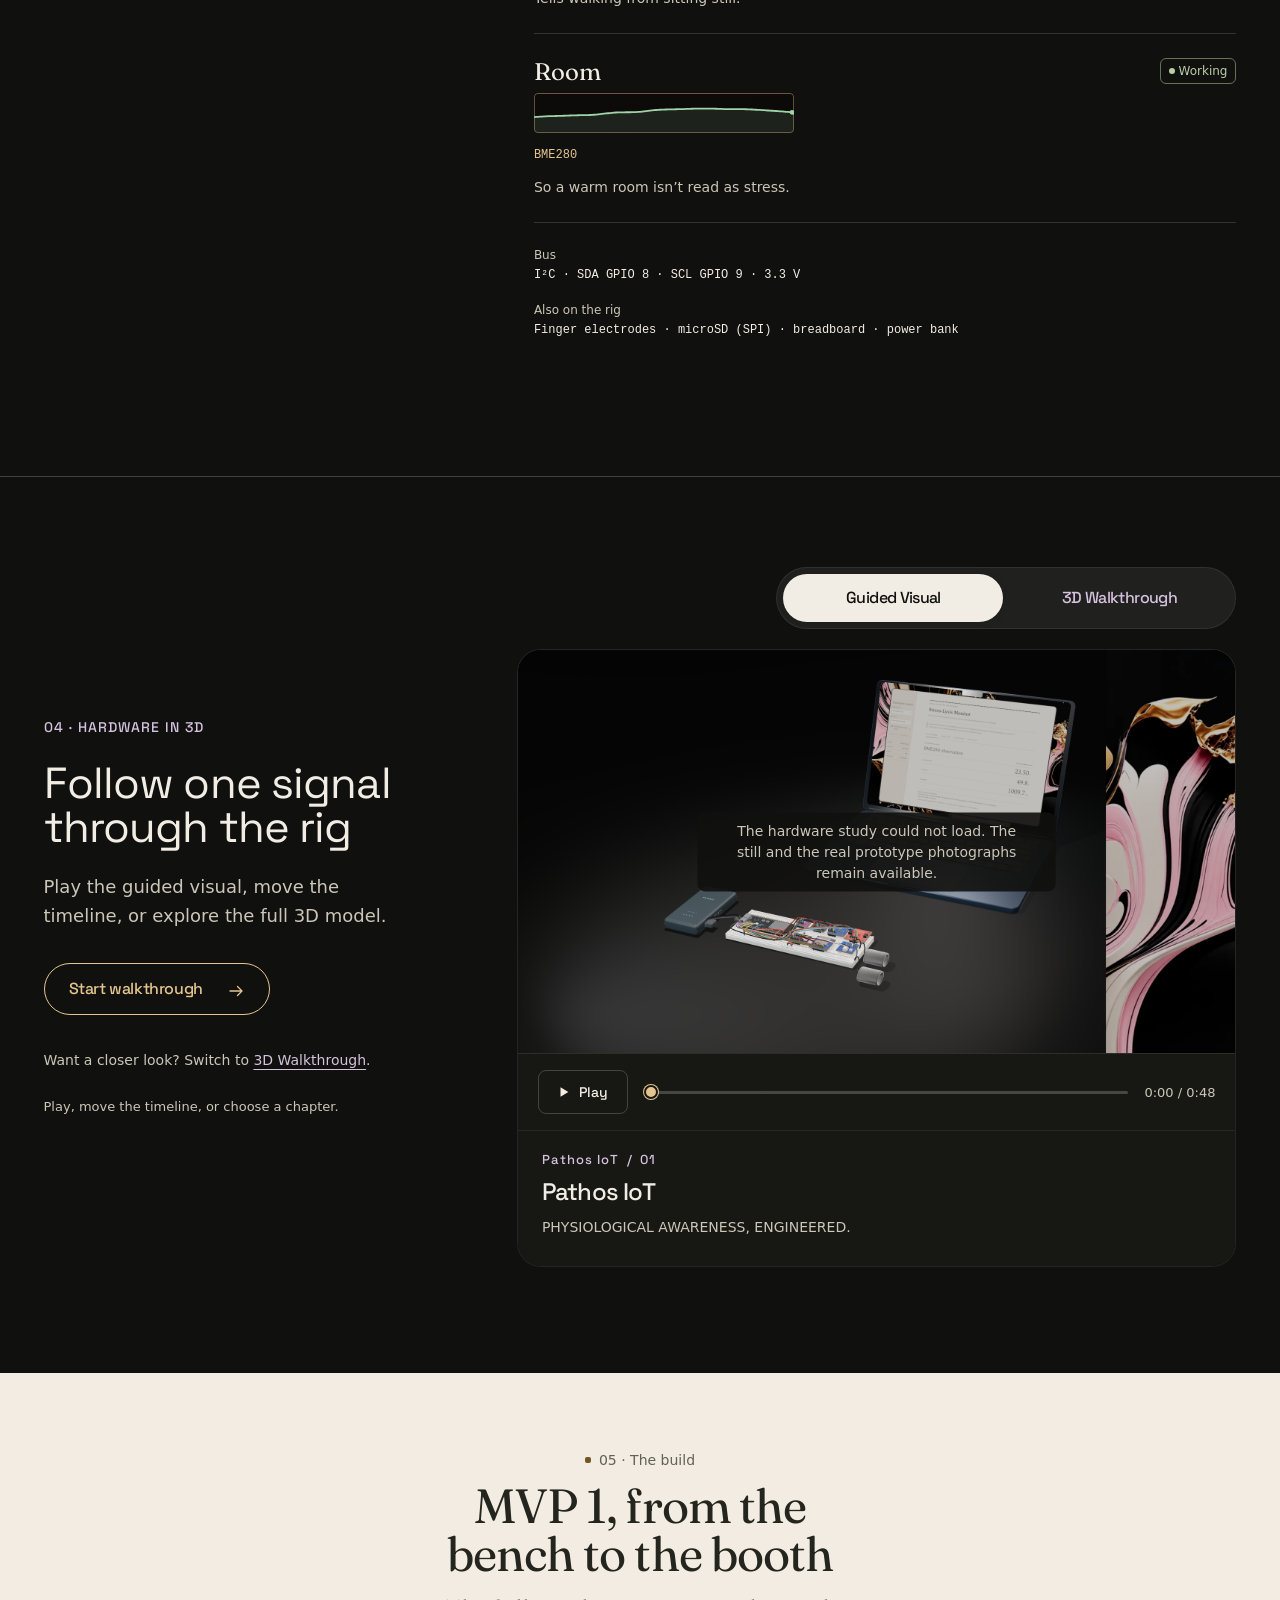
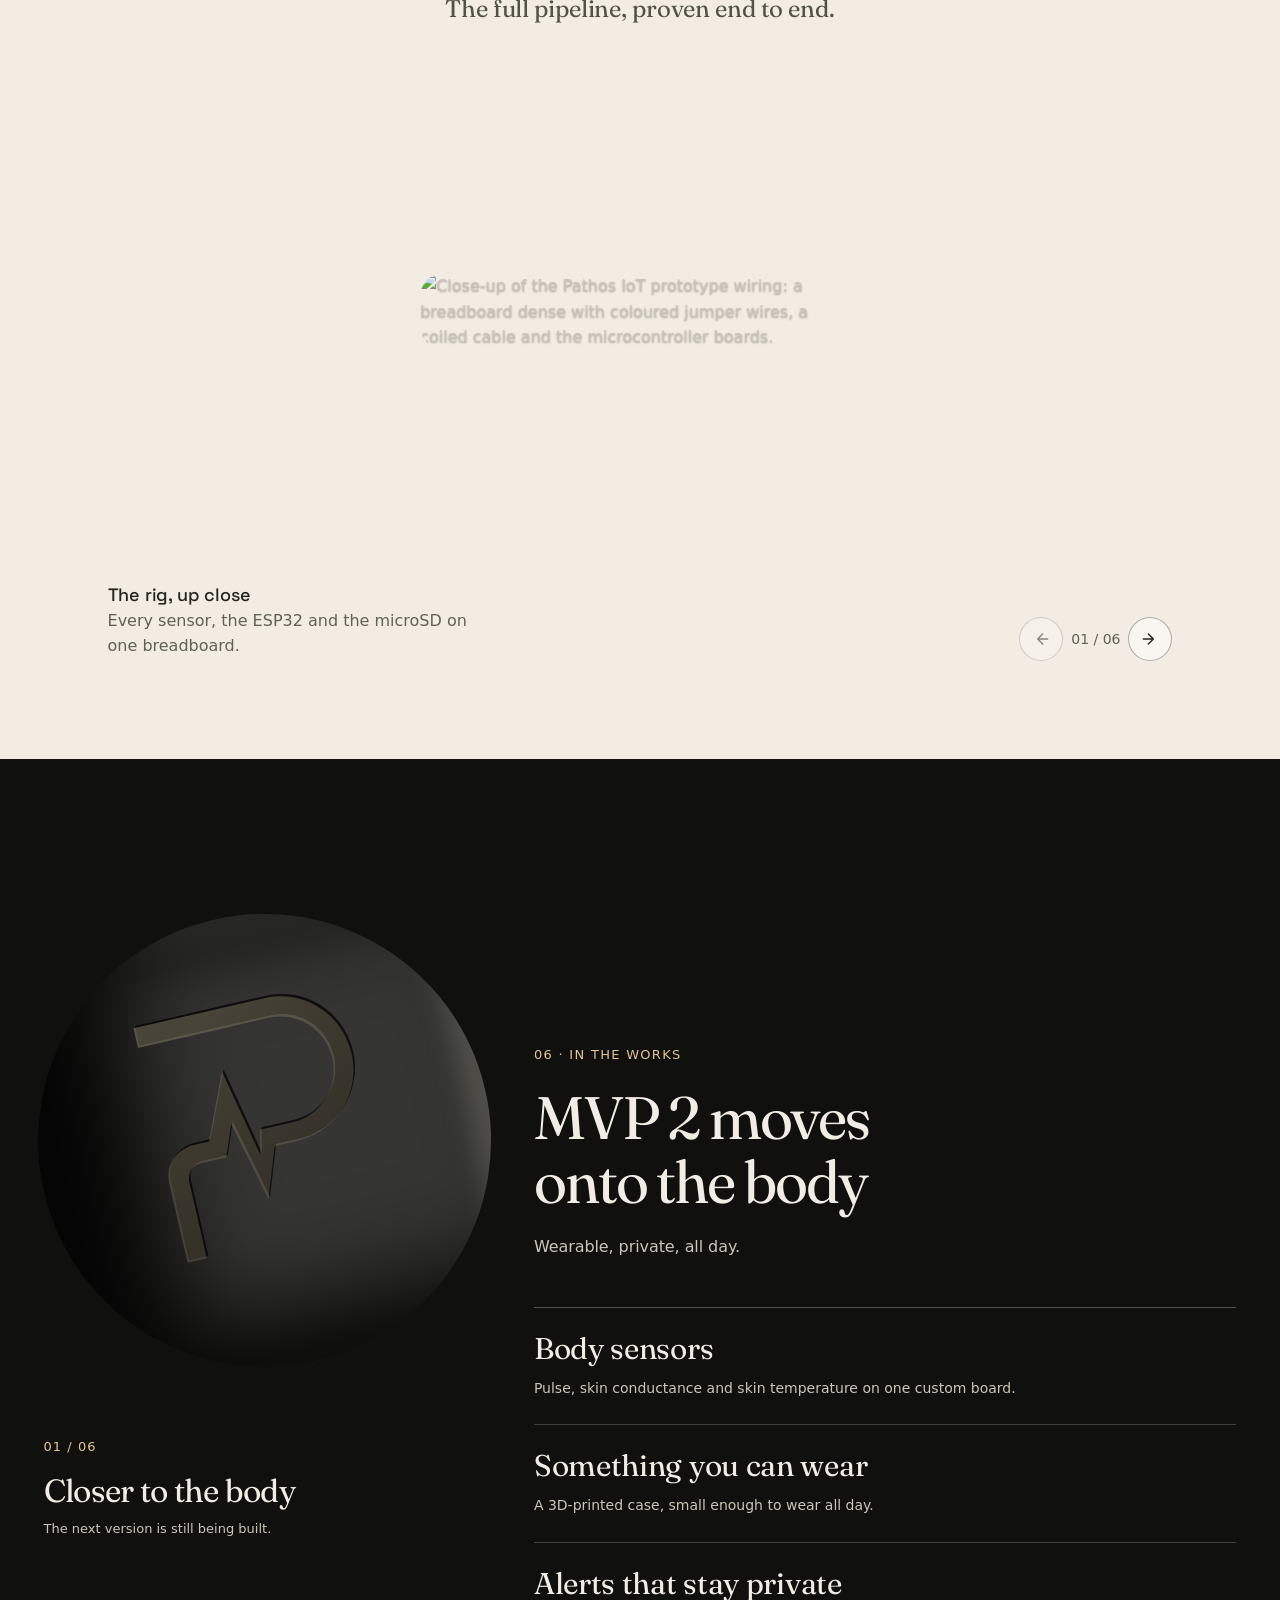
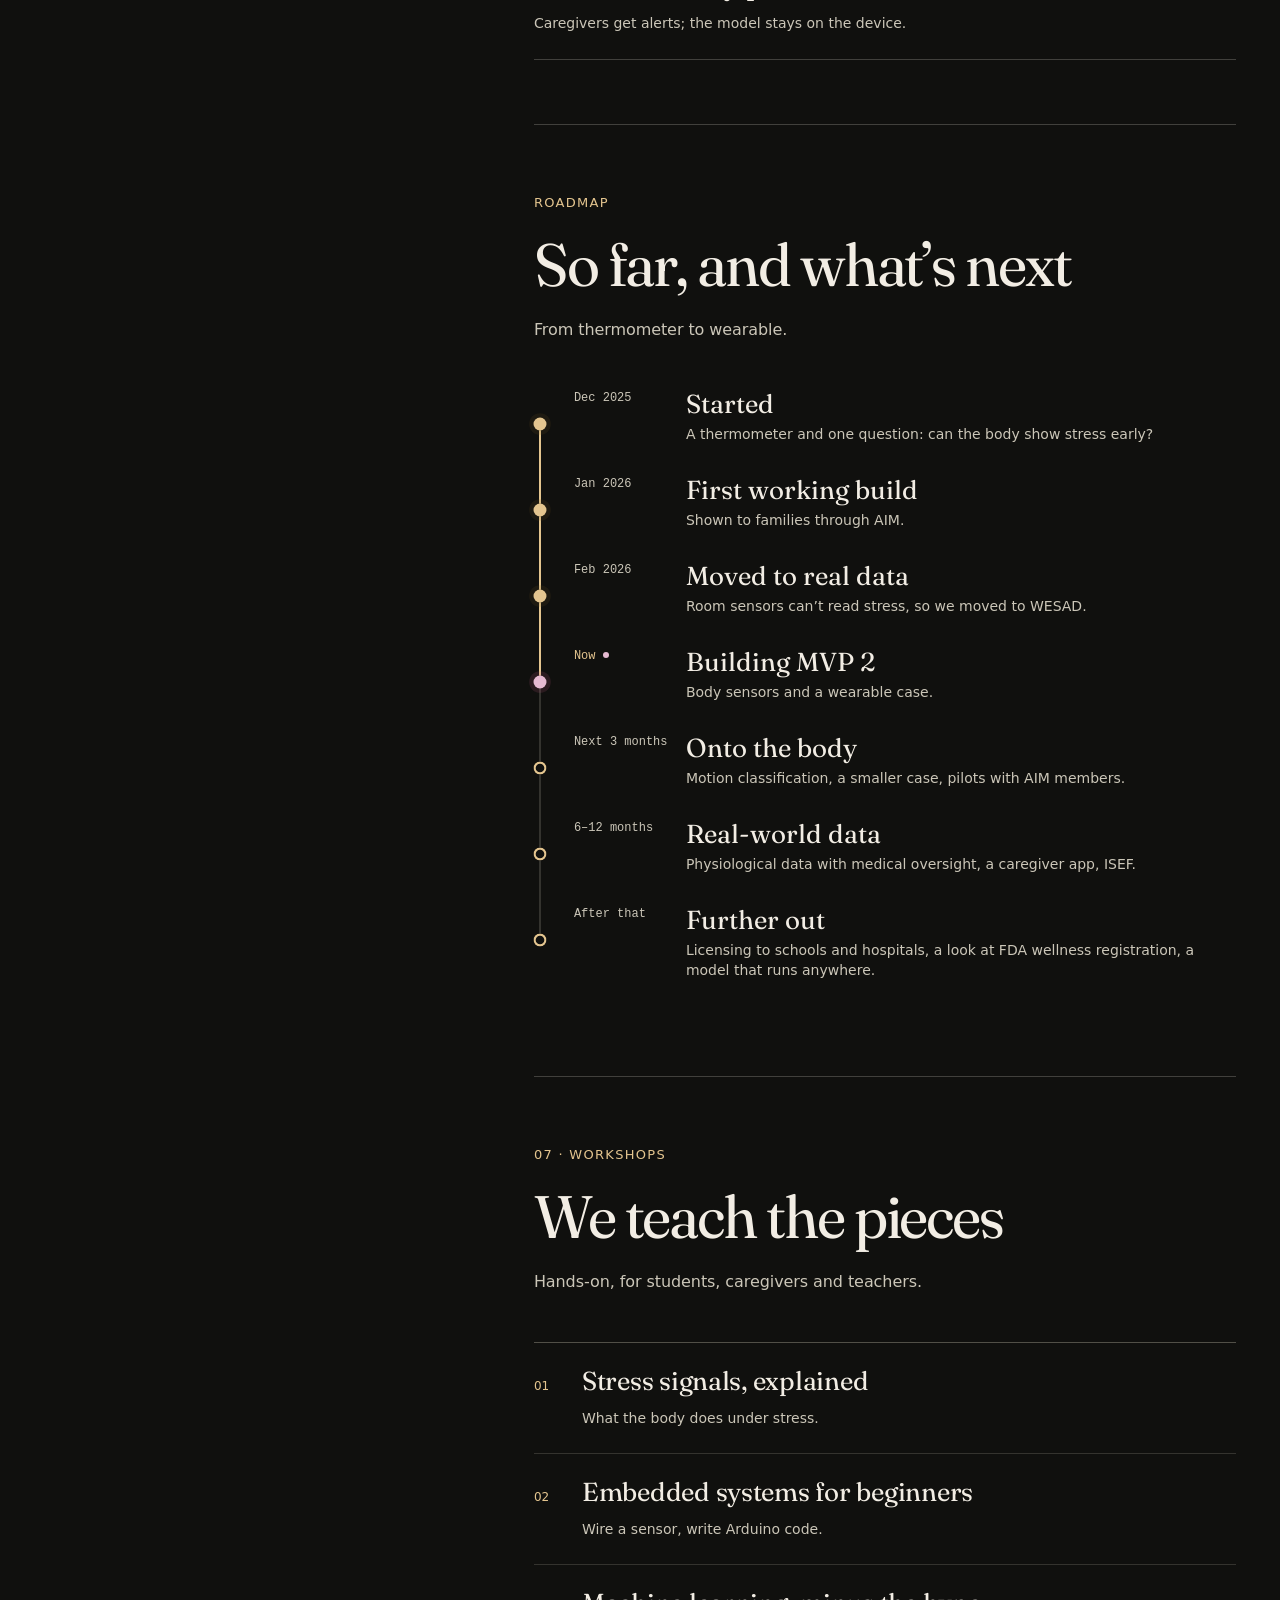
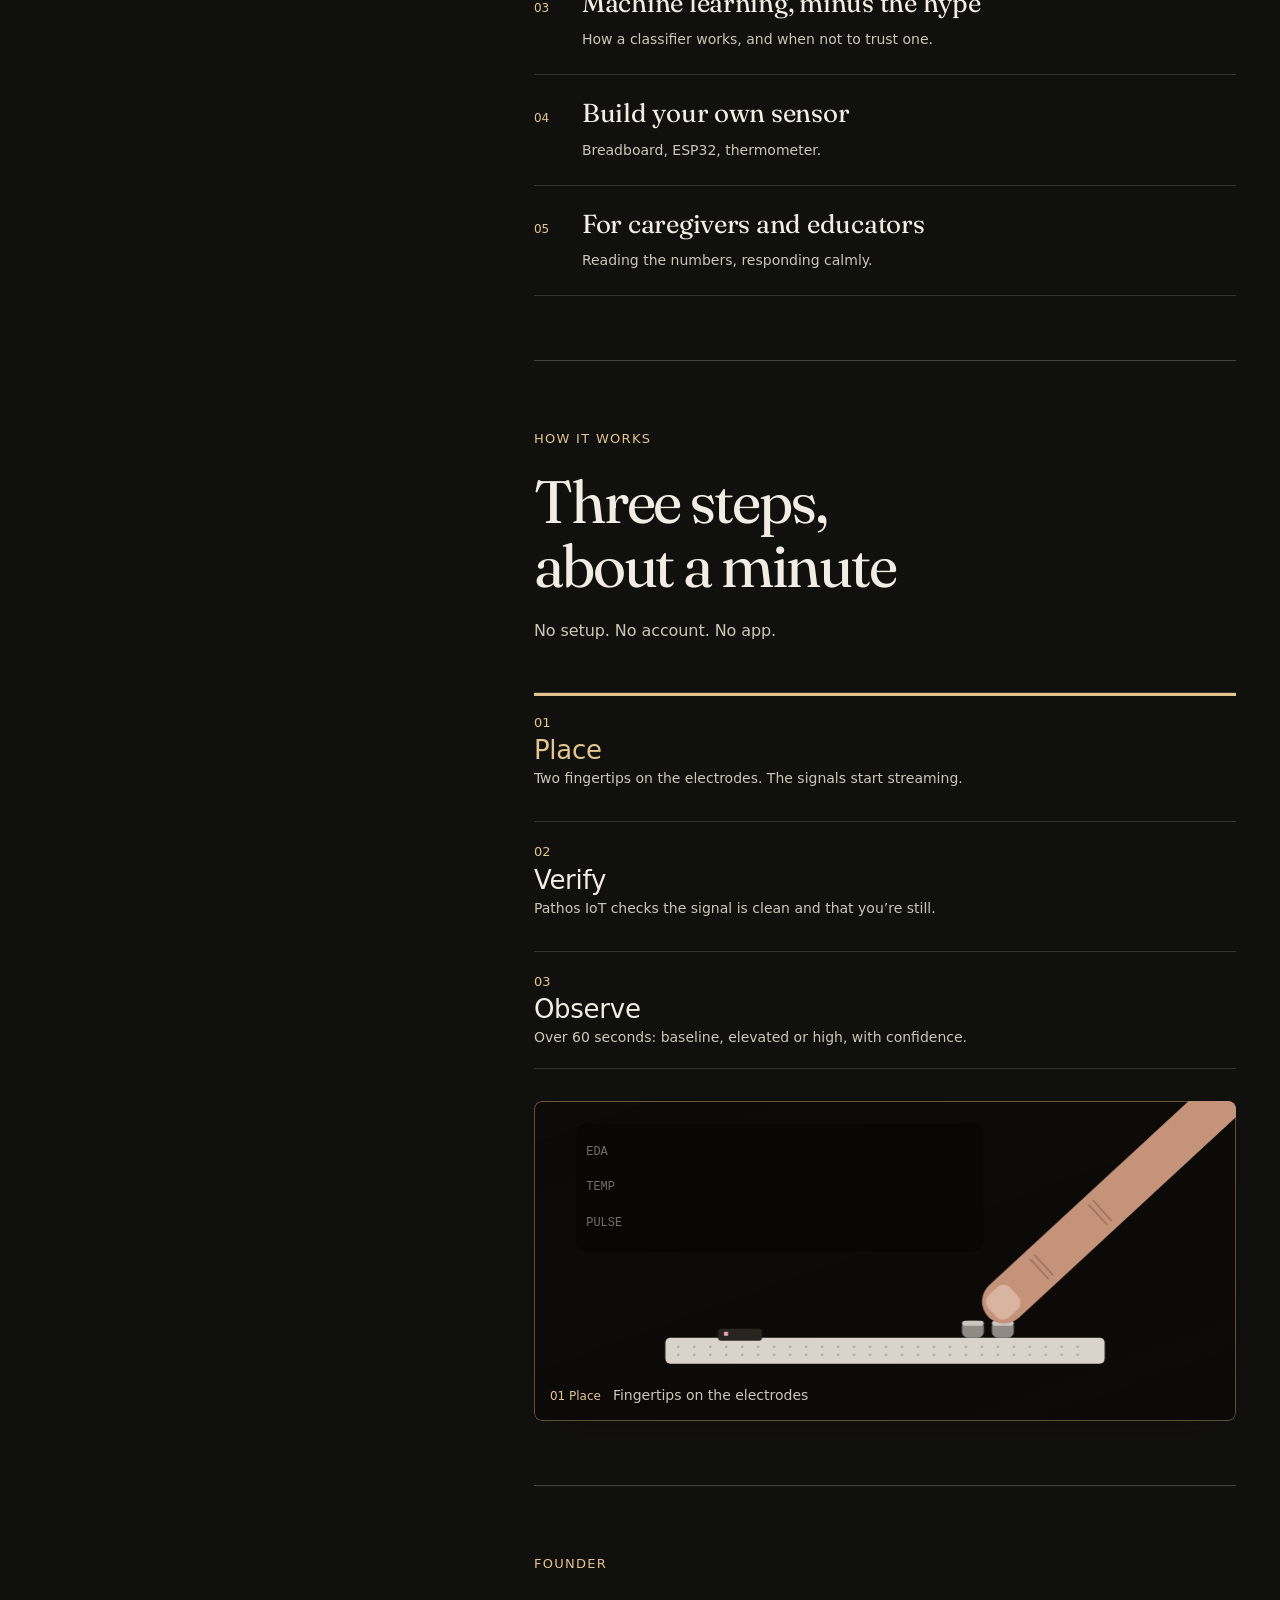
==== commit 77ce7b6a: "Unify accessible design and add adaptive guided hardware playback" ====
--- a/index.html
+++ b/index.html
@@ -343,15 +343,25 @@
 </div>
 </div>
 
-    <section id="prototype" class="prototype" aria-label="Pathos IoT hardware, in 3D">
-        <div class="wrap">
-            <header class="sec-head sys-head prototype-head" data-reveal>
+    <section id="prototype" class="prototype hw-experience" aria-label="Pathos IoT hardware, two ways to explore" data-hw-renderer="guided">
+  <div class="wrap hw-experience-shell">
+    <div class="hw-experience-copy">
+      <header class="sec-head sys-head prototype-head" data-reveal>
                 <p class="eyebrow">04 &middot; Hardware in 3D</p>
                 <h2 class="heading-2">Follow one signal through the&nbsp;rig</h2>
-                <p class="body-3 sec-tag">Scroll to take it apart.</p>
-            </header>
-        </div>
-        <div class="hw-track" id="hwTrack">
+                <p class="body-3 sec-tag">Play the guided visual, move the timeline, or explore the full 3D model.</p>
+            </header>
+      <button type="button" class="hw-start" id="hwStart"><span id="hwStartText">Start walkthrough</span><span aria-hidden="true">→</span></button>
+      <p class="hw-experience-invite">Want a closer look? Switch to <button type="button" id="hwExplore3D">3D Walkthrough</button>.</p>
+      <p class="hw-mode-note" id="hwModeNote" role="status" aria-live="polite">Guided visual is ready to explore.</p>
+    </div>
+    <div class="hw-experience-main">
+      <div class="hw-mode-tabs" role="tablist" aria-label="Hardware viewing mode">
+        <button type="button" role="tab" id="hwGuidedTab" aria-selected="true" aria-controls="hwExperiencePanel" tabindex="0" data-hw-mode="guided">Guided Visual</button>
+        <button type="button" role="tab" id="hw3DTab" aria-selected="false" aria-controls="hwExperiencePanel" tabindex="-1" data-hw-mode="3d">3D Walkthrough</button>
+      </div>
+      <div class="hw-experience-panel" id="hwExperiencePanel" role="tabpanel" aria-labelledby="hwGuidedTab">
+        <div class="hw-track" id="hwTrack" data-hw-compact="true">
             <div class="hw-stage" id="hwStage">
                 <div class="hw-bar">
                     <span class="hw-file"><i class="dot" aria-hidden="true"></i>pathos-hardware.glb</span>
@@ -361,7 +371,7 @@
                 </div>
                 <div class="hw-view" id="hwView">
                     <img class="hw-poster" id="hwPoster" src="assets/pathos-hardware-poster.webp" alt="The Pathos IoT prototype on a matte black table: the breadboard rig with its power bank and finger electrodes beside a midnight MacBook showing the Pathos IoT Stress-Lysis Monitor." width="1600" height="900" decoding="async">
-                    <p class="hw-status" id="hwStatus" role="status">Loading the 3D model…</p>
+                    <p class="hw-status" id="hwStatus" role="status">Preparing the guided visual…</p>
                     <span class="hw-tip" id="hwTip" hidden></span>
                     <div class="hw-label" id="hwLabel" role="status" hidden>
                         <i class="hw-label-dot" aria-hidden="true"></i>
@@ -371,60 +381,71 @@
                         <span class="hw-orbit-hint">Drag to look around &middot; tap a part to label it</span>
                         <button type="button" class="hw-orbit-btn" id="hwZoomIn" aria-label="Zoom in">+</button>
                         <button type="button" class="hw-orbit-btn" id="hwZoomOut" aria-label="Zoom out">&minus;</button>
-                        <button type="button" class="hw-orbit-exit" id="hwExit360">Back to the film</button>
-                    </div>
-                    <div class="hw-hud" id="hwHud" aria-live="polite">
-                        <article class="hw-chapter" data-shot-start="1" data-shot-end="298" data-start="1" data-end="286" data-rail="Overview">
+                        <button type="button" class="hw-orbit-exit" id="hwExit360">Back to walkthrough</button>
+                    </div>
+
+                </div>
+
+                <div class="hw-scrub" aria-hidden="true"><span id="hwScrub"></span></div>
+            </div>
+        </div>
+        <div class="hw-player-controls">
+          <button type="button" class="hw-play" id="hwPlay" aria-label="Play walkthrough"><span id="hwPlayIcon" aria-hidden="true"><svg viewBox="0 0 16 16" width="14" height="14" fill="currentColor"><path d="M4 2.5 13 8l-9 5.5Z"/></svg></span><span id="hwPlayText">Play</span></button>
+          <label class="hw-sr" for="hwSeek">Walkthrough position</label>
+          <input type="range" class="hw-seek" id="hwSeek" min="0" max="1000" step="1" value="0" aria-valuetext="Start of the walkthrough">
+          <output class="hw-time" id="hwTime" for="hwSeek">0:00 / 0:48</output>
+        </div>
+        <div class="hw-hud" id="hwHud" aria-live="polite">
+                        <article class="hw-chapter" data-hw-current="true" data-shot-start="1" data-shot-end="298" data-start="1" data-end="286" data-rail="Overview">
                             <p class="hw-eyebrow">Pathos IoT&nbsp;&nbsp;/&nbsp;&nbsp;01</p>
                             <h3 class="hw-title hw-title--intro">Pathos IoT</h3>
                             <div class="hw-plate hw-plate--short"><p class="hw-caption">PHYSIOLOGICAL AWARENESS, ENGINEERED.</p></div>
                         </article>
-                        <article class="hw-chapter" data-shot-start="298" data-shot-end="688" data-start="298" data-end="676" data-rail="Exploded view">
+                        <article class="hw-chapter" data-hw-current="false" data-shot-start="298" data-shot-end="688" data-start="298" data-end="676" data-rail="Exploded view">
                             <p class="hw-eyebrow">Pathos IoT&nbsp;&nbsp;/&nbsp;&nbsp;02</p>
                             <div class="hw-plate"><p class="hw-caption">ONE BREADBOARD. EIGHT CONNECTED MODULES.</p></div>
                         </article>
-                        <article class="hw-chapter" data-shot-start="688" data-shot-end="898" data-start="688" data-end="886" data-rail="The brain">
+                        <article class="hw-chapter" data-hw-current="false" data-shot-start="688" data-shot-end="898" data-start="688" data-end="886" data-rail="The brain">
                             <p class="hw-eyebrow">Pathos IoT&nbsp;&nbsp;/&nbsp;&nbsp;03</p>
                             <h3 class="hw-title">The brain</h3>
                             <div class="hw-plate"><p class="hw-caption">ESP32-S3 / ACQUISITION, CONTROL AND WI-FI</p></div>
                         </article>
-                        <article class="hw-chapter" data-shot-start="898" data-shot-end="1198" data-start="898" data-end="1194" data-rail="Sensor highway">
+                        <article class="hw-chapter" data-hw-current="false" data-shot-start="898" data-shot-end="1198" data-start="898" data-end="1194" data-rail="Sensor highway">
                             <p class="hw-eyebrow">Pathos IoT&nbsp;&nbsp;/&nbsp;&nbsp;04</p>
                             <div class="hw-plate"><p class="hw-caption">TMP117 / ADS1115 / MPU6050 / MAX30102 / BME280</p></div>
                         </article>
-                        <article class="hw-chapter" data-shot-start="1198" data-shot-end="1498" data-start="1198" data-end="1486" data-rail="GSR data path">
+                        <article class="hw-chapter" data-hw-current="false" data-shot-start="1198" data-shot-end="1498" data-start="1198" data-end="1486" data-rail="GSR data path">
                             <p class="hw-eyebrow">Pathos IoT&nbsp;&nbsp;/&nbsp;&nbsp;05</p>
                             <div class="hw-plate"><p class="hw-caption">ELECTRODES&nbsp;&nbsp;&gt;&nbsp;&nbsp;GSR&nbsp;&nbsp;&gt;&nbsp;&nbsp;ADS1115 A0&nbsp;&nbsp;&gt;&nbsp;&nbsp;I2C&nbsp;&nbsp;&gt;&nbsp;&nbsp;ESP32-S3</p></div>
                         </article>
-                        <article class="hw-chapter" data-shot-start="1498" data-shot-end="1678" data-start="1498" data-end="1666" data-rail="Storage">
+                        <article class="hw-chapter" data-hw-current="false" data-shot-start="1498" data-shot-end="1678" data-start="1498" data-end="1666" data-rail="Storage">
                             <p class="hw-eyebrow">Pathos IoT&nbsp;&nbsp;/&nbsp;&nbsp;06</p>
                             <div class="hw-plate"><p class="hw-caption">ESP32-S3&nbsp;&nbsp;&gt;&nbsp;&nbsp;DEDICATED SPI&nbsp;&nbsp;&gt;&nbsp;&nbsp;microSD</p></div>
                         </article>
-                        <article class="hw-chapter" data-shot-start="1678" data-shot-end="1948" data-start="1678" data-end="1936" data-rail="Wi-Fi">
+                        <article class="hw-chapter" data-hw-current="false" data-shot-start="1678" data-shot-end="1948" data-start="1678" data-end="1936" data-rail="Wi-Fi">
                             <p class="hw-eyebrow">Pathos IoT&nbsp;&nbsp;/&nbsp;&nbsp;07</p>
                             <h3 class="hw-title">Connected, wirelessly</h3>
                             <div class="hw-plate"><p class="hw-caption">ESP32-S3&nbsp;&nbsp;&gt;&nbsp;&nbsp;WI-FI&nbsp;&nbsp;&gt;&nbsp;&nbsp;LAPTOP</p></div>
                         </article>
-                        <article class="hw-chapter" data-shot-start="1948" data-shot-end="2248" data-start="0" data-end="0" data-rail="Laptop">
+                        <article class="hw-chapter" data-hw-current="false" data-shot-start="1948" data-shot-end="2248" data-start="0" data-end="0" data-rail="Laptop">
                             <p class="hw-sr">The laptop shows the Pathos IoT v1 software: Live Instrument, Model Study, Source Data and Diagnostics.</p>
                         </article>
-                        <article class="hw-chapter" data-shot-start="2248" data-shot-end="2518" data-start="2248" data-end="2506" data-rail="Full pipeline">
+                        <article class="hw-chapter" data-hw-current="false" data-shot-start="2248" data-shot-end="2518" data-start="2248" data-end="2506" data-rail="Full pipeline">
                             <p class="hw-eyebrow">Pathos IoT&nbsp;&nbsp;/&nbsp;&nbsp;09</p>
                             <h3 class="hw-title">The complete pipeline</h3>
                             <div class="hw-plate"><p class="hw-caption">SENSORS &gt; ESP32-S3 &gt; WI-FI &gt; PROCESSING &gt; V4 &gt; DASHBOARD</p></div>
                         </article>
-                        <article class="hw-chapter hw-chapter--final" data-shot-start="2518" data-shot-end="2881" data-start="2598" data-end="2881" data-rail="Reassembly">
+                        <article class="hw-chapter hw-chapter--final" data-hw-current="false" data-shot-start="2518" data-shot-end="2881" data-start="2598" data-end="2881" data-rail="Reassembly">
                             <h3 class="hw-title hw-title--final">Pathos IoT</h3>
                             <div class="hw-plate hw-plate--final"><p class="hw-line hw-line--ink">Stress You Can&rsquo;t See,</p><p class="hw-line hw-line--gold">Awareness You Can.</p></div>
                             <a class="hw-cta" href="#product">See the real build &darr;</a>
                         </article>
                     </div>
-                </div>
-                <nav class="hw-rail" id="hwRail" aria-label="Chapters"></nav>
-                <div class="hw-scrub" aria-hidden="true"><span id="hwScrub"></span></div>
-            </div>
-        </div>
-    </section>
+      </div>
+      <nav class="hw-rail" id="hwRail" aria-label="Walkthrough chapters"></nav>
+    </div>
+  </div>
+</section>
 
     <!-- 4. Feature: 05 The build: MVP 1 and the field, as a scroll-driven photo deck -->
     <section id="product" class="field" aria-label="The build: MVP 1, in photos">
@@ -759,6 +780,7 @@
     <script type="module" src="film.js"></script>
     <script type="module" src="hero.js"></script>
     <script type="module" src="prototype-loader.js"></script>
+    <script type="module" src="hardware-experience.js"></script>
     <script type="module" src="integration.js"></script>
     <noscript><style>.planet-motion{display:none}.planet-story{display:block}.planet-stage{display:none}.planet-content{width:100%;max-width:1000px;margin:auto}.planet-content [data-reveal]{opacity:1;transform:none}</style></noscript>
 </body>
--- a/integrated.css
+++ b/integrated.css
@@ -41,7 +41,7 @@
   background: var(--bg);
   color: var(--text);
   font-family: var(--font-body);
-  font-size: 16px;
+  font-size: 1rem;
   line-height: 1.55;
   -webkit-font-smoothing: antialiased;
   text-rendering: optimizeLegibility;
@@ -70,7 +70,7 @@
 .btn {
   display: inline-flex; align-items: center; justify-content: center; gap: 8px;
   min-height: 40px; padding: 0 16px;
-  font-size: 14px; font-weight: 500; text-decoration: none;
+  font-size: 0.875rem; font-weight: 500; text-decoration: none;
   border: 0; border-radius: 8px;
   transition: transform 0.2s var(--ease), background 0.2s, box-shadow 0.2s;
 }
@@ -95,7 +95,7 @@
 }
 .nav.scrolled { background: #fbf7f2; box-shadow: 0 1px 2px rgba(40, 25, 10, 0.06), 0 16px 40px -18px rgba(40, 25, 10, 0.45); }
 
-.brand { display: inline-flex; align-items: center; gap: 8px; text-decoration: none; color: var(--ink); font-weight: 600; font-size: 17px; letter-spacing: -0.02em; }
+.brand { display: inline-flex; align-items: center; gap: 8px; text-decoration: none; color: var(--ink); font-weight: 600; font-size: 1.0625rem; letter-spacing: -0.02em; }
 .brand-mark { color: var(--ink); }
 
 .menu-btn {
@@ -121,7 +121,7 @@
   transition: opacity 0.22s var(--ease), transform 0.3s var(--ease), visibility 0s linear 0.3s;
 }
 .nav.open .menu { opacity: 1; transform: none; visibility: visible; transition-delay: 0s; }
-.nav-link { padding: 10px 12px; border-radius: 9px; font-size: 14px; text-decoration: none; color: var(--text); transition: background 0.15s, color 0.15s; }
+.nav-link { padding: 10px 12px; border-radius: 9px; font-size: 0.875rem; text-decoration: none; color: var(--text); transition: background 0.15s, color 0.15s; }
 .nav-link:hover { background: var(--surface-2); color: var(--ink); }
 .nav-link--cta { grid-column: 1 / -1; background: var(--ink); color: var(--bg); text-align: center; margin-top: 4px; }
 .nav-link--cta:hover { background: #2a231d; color: var(--bg); }
@@ -134,7 +134,7 @@
 .announce {
   display: inline-flex; align-items: center; gap: 6px;
   padding: 6px 11px;
-  font-size: 13px; font-weight: 500; text-decoration: none;
+  font-size: 0.8125rem; font-weight: 500; text-decoration: none;
   color: var(--bg); background: var(--gold);
   border-radius: 7px;
   box-shadow: 0 1px 0 rgba(255,255,255,0.18) inset, 0 6px 16px -8px rgba(123, 93, 35, 0.8);
@@ -146,12 +146,12 @@
 
 .hero-title {
   margin-top: 34px;
-  font-size: clamp(34px, 4.4vw, 56px);
+  font-size: clamp(2.125rem, 4.4vw, 3.5rem);
   line-height: 1.08;
   letter-spacing: -0.035em;
   font-weight: 500;
 }
-.hero-sub { margin: 22px auto 0; max-width: 30em; font-size: 17px; color: var(--text); }
+.hero-sub { margin: 22px auto 0; max-width: 30em; font-size: 1.0625rem; color: var(--text); }
 .hero-cta { margin-top: 28px; }
 
 .halftone { position: absolute; z-index: 1; pointer-events: none; display: block; height: auto; will-change: transform; }
@@ -169,15 +169,15 @@
   display: flex; flex-wrap: wrap; justify-content: center; align-items: center; gap: 18px 40px;
   color: #8f857a;
 }
-.logo { font-size: 17px; line-height: 1; white-space: nowrap; transition: color 0.2s; }
+.logo { font-size: 1.0625rem; line-height: 1; white-space: nowrap; transition: color 0.2s; }
 .logo:hover { color: var(--ink); }
-.logo--serif { font-family: Georgia, 'Times New Roman', serif; font-size: 18px; font-style: italic; }
-.logo--caps { font-size: 12px; font-weight: 600; letter-spacing: 0.14em; text-transform: uppercase; display: inline-flex; flex-direction: column; align-items: center; gap: 3px; }
-.logo--caps small { font-size: 8.5px; letter-spacing: 0.22em; font-weight: 500; }
-.logo--heavy { font-weight: 700; font-size: 20px; letter-spacing: -0.03em; }
+.logo--serif { font-family: Georgia, 'Times New Roman', serif; font-size: 1.125rem; font-style: italic; }
+.logo--caps { font-size: 0.75rem; font-weight: 600; letter-spacing: 0.14em; text-transform: uppercase; display: inline-flex; flex-direction: column; align-items: center; gap: 3px; }
+.logo--caps small { font-size: 0.53125rem; letter-spacing: 0.22em; font-weight: 500; }
+.logo--heavy { font-weight: 700; font-size: 1.25rem; letter-spacing: -0.03em; }
 .logo--wide { font-weight: 600; letter-spacing: 0.02em; }
-.logo--mono { font-family: var(--font-mono); font-size: 15px; }
-.logo--light { font-weight: 400; font-size: 19px; letter-spacing: -0.02em; }
+.logo--mono { font-family: var(--font-mono); font-size: 0.9375rem; }
+.logo--light { font-weight: 400; font-size: 1.1875rem; letter-spacing: -0.02em; }
 
 /* ---------- Device tour (scroll-driven) ----------
    The section is tall; .device-stage sticks to the viewport while main.js maps
@@ -240,16 +240,16 @@
   display: inline-flex; align-items: center; gap: 7px;
   height: 34px; padding: 0 12px;
   border: 0; border-radius: 9px; background: transparent;
-  font-size: 13.5px; color: var(--muted); white-space: nowrap;
+  font-size: 0.84375rem; color: var(--muted); white-space: nowrap;
   transition: background 0.25s var(--ease), color 0.25s;
 }
-.step-btn span { font-family: var(--font-mono); font-size: 11.5px; color: var(--faint); transition: color 0.25s; }
+.step-btn span { font-family: var(--font-mono); font-size: 0.71875rem; color: var(--faint); transition: color 0.25s; }
 .step-btn:hover { color: var(--ink); }
 .step-btn.is-on { background: var(--ink); color: var(--bg); }
 .step-btn.is-on span { color: var(--gold-light); }
 .device-captions { position: relative; width: 100%; max-width: 620px; height: 3em; text-align: center; }
 .device-caption {
-  position: absolute; inset: 0; font-size: 14.5px; color: var(--text);
+  position: absolute; inset: 0; font-size: 0.90625rem; color: var(--text);
   opacity: 0; transform: translateY(6px);
   transition: opacity 0.35s var(--ease), transform 0.45s var(--ease);
 }
@@ -263,12 +263,12 @@
 .sec-head { max-width: 620px; margin: 0 auto 44px; text-align: center; }
 .eyebrow {
   display: inline-flex; align-items: center; gap: 8px;
-  font-family: var(--font-mono); font-size: 12.5px; color: var(--muted);
+  font-family: var(--font-mono); font-size: 0.78125rem; color: var(--muted);
   margin-bottom: 14px;
 }
 .eyebrow::before { content: ""; width: 6px; height: 6px; border-radius: 2px; background: var(--gold); }
-.sec-head h2 { font-size: clamp(30px, 4vw, 44px); line-height: 1.1; letter-spacing: -0.03em; }
-.sec-head p:not(.eyebrow) { margin-top: 14px; font-size: 16.5px; }
+.sec-head h2 { font-size: clamp(1.875rem, 4vw, 2.75rem); line-height: 1.1; letter-spacing: -0.03em; }
+.sec-head p:not(.eyebrow) { margin-top: 14px; font-size: 1.03125rem; }
 .sec-head a { color: var(--gold); text-underline-offset: 3px; }
 
 .grid { display: grid; gap: 14px; }
@@ -284,16 +284,16 @@
 }
 .card { padding: 20px; transition: transform 0.35s var(--ease), box-shadow 0.35s var(--ease); }
 .card:hover { transform: translateY(-3px); box-shadow: 0 1px 2px rgba(40,25,10,0.05), 0 18px 40px -20px rgba(40,25,10,0.35); }
-.card-kicker { color: var(--ink); font-weight: 500; font-size: 15.5px; margin-bottom: 8px; letter-spacing: -0.01em; }
-.card-text { font-size: 14.5px; color: var(--text); }
-.card h3 { font-size: 16px; margin: 10px 0 6px; letter-spacing: -0.01em; }
-
-.statement { max-width: 640px; margin: 36px auto 0; text-align: center; font-size: 19px; line-height: 1.45; color: var(--ink); letter-spacing: -0.015em; }
+.card-kicker { color: var(--ink); font-weight: 500; font-size: 0.96875rem; margin-bottom: 8px; letter-spacing: -0.01em; }
+.card-text { font-size: 0.90625rem; color: var(--text); }
+.card h3 { font-size: 1rem; margin: 10px 0 6px; letter-spacing: -0.01em; }
+
+.statement { max-width: 640px; margin: 36px auto 0; text-align: center; font-size: 1.1875rem; line-height: 1.45; color: var(--ink); letter-spacing: -0.015em; }
 .statement em { font-style: normal; font-family: var(--font-mono); font-size: 0.92em; color: var(--gold); letter-spacing: -0.03em; }
 
-.step { font-family: var(--font-mono); font-size: 12.5px; color: var(--gold); }
-
-.pill { display: inline-flex; align-items: center; gap: 6px; padding: 3px 9px; border-radius: 6px; font-size: 12px; font-weight: 500; background: var(--surface-2); color: var(--muted); white-space: nowrap; }
+.step { font-family: var(--font-mono); font-size: 0.78125rem; color: var(--gold); }
+
+.pill { display: inline-flex; align-items: center; gap: 6px; padding: 3px 9px; border-radius: 6px; font-size: 0.75rem; font-weight: 500; background: var(--surface-2); color: var(--muted); white-space: nowrap; }
 .pill::before { content: ""; width: 6px; height: 6px; border-radius: 50%; background: currentColor; opacity: 0.6; }
 .pill--live { background: #e3ead9; color: var(--live); }
 .pill--live::before { opacity: 1; animation: pulse 2s ease-in-out infinite; }
@@ -308,28 +308,28 @@
   transition: background 0.2s;
 }
 .sensor-row:hover:not(.sensor-row--head) { background: rgba(255,255,255,0.6); }
-.sensor-row--head { border-top: 0; padding-top: 14px; padding-bottom: 12px; font-family: var(--font-mono); font-size: 11.5px; color: var(--faint); background: var(--surface-2); }
-.sensor-row h3 { font-size: 15px; font-weight: 500; }
-.sensor-row code { color: var(--gold); font-size: 13px; }
-.sensor-row p { font-size: 14.5px; }
+.sensor-row--head { border-top: 0; padding-top: 14px; padding-bottom: 12px; font-family: var(--font-mono); font-size: 0.71875rem; color: var(--faint); background: var(--surface-2); }
+.sensor-row h3 { font-size: 0.9375rem; font-weight: 500; }
+.sensor-row code { color: var(--gold); font-size: 0.8125rem; }
+.sensor-row p { font-size: 0.90625rem; }
 
 /* Callout */
 .callout { max-width: 680px; margin: 28px auto 0; padding: 18px 22px; border-radius: 14px; background: var(--ink); color: #d8cdc2; }
-.callout-label { font-family: var(--font-mono); font-size: 12.5px; color: var(--gold-light); margin-bottom: 6px; }
-.callout p:last-child { font-size: 14.5px; }
+.callout-label { font-family: var(--font-mono); font-size: 0.78125rem; color: var(--gold-light); margin-bottom: 6px; }
+.callout p:last-child { font-size: 0.90625rem; }
 
 /* Hardware */
 .checks, .lines { list-style: none; margin: 0; padding: 0; }
-.checks li, .lines li { position: relative; padding: 7px 0 7px 22px; font-size: 14.5px; border-top: 1px solid var(--line); }
+.checks li, .lines li { position: relative; padding: 7px 0 7px 22px; font-size: 0.90625rem; border-top: 1px solid var(--line); }
 .checks li:first-child, .lines li:first-child { border-top: 0; }
 .checks li::before { content: ""; position: absolute; left: 2px; top: 14px; width: 9px; height: 5px; border-left: 1.8px solid var(--live); border-bottom: 1.8px solid var(--live); transform: rotate(-45deg); }
 .checks--open li::before { width: 9px; height: 9px; top: 12px; border: 1.5px solid var(--faint); border-radius: 3px; transform: none; }
 .lines li { padding-left: 16px; }
 .lines li::before { content: ""; position: absolute; left: 2px; top: 16px; width: 5px; height: 5px; border-radius: 2px; background: var(--gold-light); }
-.specs { margin: 0; font-size: 14px; }
+.specs { margin: 0; font-size: 0.875rem; }
 .specs > div { display: flex; justify-content: space-between; gap: 12px; padding: 7px 0; border-top: 1px solid var(--line); }
 .specs > div:first-child { border-top: 0; }
-.specs dt { font-family: var(--font-mono); font-size: 12px; color: var(--faint); }
+.specs dt { font-family: var(--font-mono); font-size: 0.75rem; color: var(--faint); }
 .specs dd { margin: 0; color: var(--ink); text-align: right; }
 
 /* Gallery */
@@ -348,19 +348,19 @@
 @keyframes img-in { from { opacity: 0; transform: scale(1.03); } to { opacity: 1; transform: none; } }
 .shot--portrait img { aspect-ratio: 952 / 1652; max-height: 520px; object-position: top; }
 .shot-caption { display: block; padding: 12px 14px 14px; }
-.shot-caption-text strong { display: block; font-size: 14px; font-weight: 500; color: var(--ink); }
-.shot-caption-text span { display: block; margin-top: 2px; font-size: 13px; color: var(--muted); }
+.shot-caption-text strong { display: block; font-size: 0.875rem; font-weight: 500; color: var(--ink); }
+.shot-caption-text span { display: block; margin-top: 2px; font-size: 0.8125rem; color: var(--muted); }
 .shot.is-missing { cursor: default; }
 .shot.is-missing img { display: none; }
-.shot.is-missing::before { content: "Missing: " attr(data-missing-label); display: grid; place-items: center; aspect-ratio: 4 / 5; font-family: var(--font-mono); font-size: 12px; color: var(--muted); }
+.shot.is-missing::before { content: "Missing: " attr(data-missing-label); display: grid; place-items: center; aspect-ratio: 4 / 5; font-family: var(--font-mono); font-size: 0.75rem; color: var(--muted); }
 
 /* Log */
 .log { list-style: none; margin: 0; padding: 0; }
 .log li { display: grid; grid-template-columns: 110px 1fr; gap: 18px; padding: 18px 22px; border-top: 1px solid var(--line); }
 .log li:first-child { border-top: 0; }
-.log time { font-family: var(--font-mono); font-size: 12.5px; color: var(--muted); padding-top: 2px; }
-.log h3 { font-size: 16px; margin-bottom: 2px; }
-.log p { font-size: 14.5px; }
+.log time { font-family: var(--font-mono); font-size: 0.78125rem; color: var(--muted); padding-top: 2px; }
+.log h3 { font-size: 1rem; margin-bottom: 2px; }
+.log p { font-size: 0.90625rem; }
 .log .is-now time { color: var(--gold); }
 .log .is-now time::after { content: ""; display: inline-block; width: 6px; height: 6px; margin-left: 8px; border-radius: 50%; background: var(--pink-deep); vertical-align: 1px; animation: pulse 2s ease-in-out infinite; }
 
@@ -368,29 +368,29 @@
 .partners { display: grid; grid-template-columns: 1.6fr 0.9fr; gap: 14px; align-items: start; }
 .partner-list > div { padding: 16px 22px; border-top: 1px solid var(--line); }
 .partner-list > div:first-child { border-top: 0; }
-.partner-list h3 { font-size: 15.5px; margin-bottom: 2px; }
-.partner-list p { font-size: 14.5px; }
+.partner-list h3 { font-size: 0.96875rem; margin-bottom: 2px; }
+.partner-list p { font-size: 0.90625rem; }
 .partners-side { display: grid; gap: 14px; }
 .partners-side .callout { margin: 0; }
 
 /* Roadmap */
 .is-isnt { display: grid; grid-template-columns: 1fr 1fr; gap: 14px; margin-top: 14px; }
-.is-isnt p { padding: 16px 20px; border-radius: 16px; border: 1px dashed var(--line-strong); font-size: 15px; color: var(--ink); }
+.is-isnt p { padding: 16px 20px; border-radius: 16px; border: 1px dashed var(--line-strong); font-size: 0.9375rem; color: var(--ink); }
 .is-isnt .pill { margin-right: 8px; }
 
 /* Workshops */
 .workshop-list { list-style: none; margin: 0; padding: 0; }
 .workshop-list li { display: grid; grid-template-columns: 40px 1fr 1.4fr; gap: 6px 18px; padding: 16px 22px; border-top: 1px solid var(--line); align-items: baseline; }
 .workshop-list li:first-child { border-top: 0; }
-.workshop-list h3 { font-size: 15px; }
-.workshop-list p { font-size: 14.5px; }
+.workshop-list h3 { font-size: 0.9375rem; }
+.workshop-list p { font-size: 0.90625rem; }
 
 /* Team */
 .person { text-align: left; }
-.initials { display: inline-grid; place-items: center; width: 40px; height: 40px; border-radius: 12px; background: var(--ink); color: var(--gold-light); font-family: var(--font-mono); font-size: 13px; }
-.person h3 { margin-top: 16px; font-size: 17px; }
-.role { font-family: var(--font-mono); font-size: 12px; color: var(--gold); margin: 2px 0 10px; }
-.fine { max-width: 640px; margin: 22px auto 0; text-align: center; font-size: 13.5px; color: var(--muted); }
+.initials { display: inline-grid; place-items: center; width: 40px; height: 40px; border-radius: 12px; background: var(--ink); color: var(--gold-light); font-family: var(--font-mono); font-size: 0.8125rem; }
+.person h3 { margin-top: 16px; font-size: 1.0625rem; }
+.role { font-family: var(--font-mono); font-size: 0.75rem; color: var(--gold); margin: 2px 0 10px; }
+.fine { max-width: 640px; margin: 22px auto 0; text-align: center; font-size: 0.84375rem; color: var(--muted); }
 
 /* Contact */
 .contact {
@@ -400,15 +400,15 @@
   box-shadow: 0 40px 80px -50px rgba(40, 25, 10, 0.8);
 }
 .contact .eyebrow { color: #a39787; }
-.contact h2 { color: var(--bg); font-size: clamp(30px, 4vw, 44px); letter-spacing: -0.03em; line-height: 1.1; margin-bottom: 14px; }
+.contact h2 { color: var(--bg); font-size: clamp(1.875rem, 4vw, 2.75rem); letter-spacing: -0.03em; line-height: 1.1; margin-bottom: 14px; }
 .contact .accent { color: var(--gold-light); }
-.contact-email { display: inline-block; margin-top: 22px; font-size: 22px; color: var(--bg); text-decoration: none; letter-spacing: -0.02em; border-bottom: 1px solid var(--gold-light); padding-bottom: 2px; transition: color 0.2s; }
+.contact-email { display: inline-block; margin-top: 22px; font-size: 1.375rem; color: var(--bg); text-decoration: none; letter-spacing: -0.02em; border-bottom: 1px solid var(--gold-light); padding-bottom: 2px; transition: color 0.2s; }
 .contact-email:hover { color: var(--gold-light); }
-.contact-links { list-style: none; padding: 0; margin: 22px 0 0; display: grid; gap: 8px; font-size: 14px; }
+.contact-links { list-style: none; padding: 0; margin: 22px 0 0; display: grid; gap: 8px; font-size: 0.875rem; }
 .contact-links a { text-decoration: none; color: #cfc4b8; transition: color 0.2s; }
 .contact-links a:hover { color: var(--gold-light); }
 .contact-form { display: grid; gap: 12px; align-content: start; }
-.form-group label { display: block; font-size: 13px; color: #a39787; margin-bottom: 6px; }
+.form-group label { display: block; font-size: 0.8125rem; color: #a39787; margin-bottom: 6px; }
 .form-group input, .form-group textarea {
   width: 100%; padding: 10px 12px;
   background: #16120e; color: var(--bg);
@@ -420,18 +420,18 @@
 .form-group [aria-invalid="true"] { border-color: var(--pink); }
 .contact .btn-dark { background: var(--gold-light); color: var(--ink); justify-self: start; }
 .contact .btn-dark:hover { background: #e2c389; }
-.form-intro { font-size: 12.5px; color: #8a7f73; }
-.form-status { font-size: 13.5px; }
+.form-intro { font-size: 0.78125rem; color: #8a7f73; }
+.form-status { font-size: 0.84375rem; }
 .form-status.error { color: var(--pink); }
 .form-status.success { color: #a6d9ae; }
 
 /* Footer */
 .footer { padding: 40px 0 48px; }
 .footer-inner { display: flex; flex-wrap: wrap; align-items: center; justify-content: space-between; gap: 16px 28px; border-top: 1px solid var(--line); padding-top: 28px; }
-.footer-links { display: flex; flex-wrap: wrap; gap: 6px 20px; font-size: 14px; }
+.footer-links { display: flex; flex-wrap: wrap; gap: 6px 20px; font-size: 0.875rem; }
 .footer-links a { text-decoration: none; color: var(--muted); transition: color 0.2s; }
 .footer-links a:hover { color: var(--ink); }
-.footer-fine { flex-basis: 100%; font-size: 12.5px; color: var(--faint); }
+.footer-fine { flex-basis: 100%; font-size: 0.78125rem; color: var(--faint); }
 
 /* ---------- Lightbox ---------- */
 
@@ -445,14 +445,14 @@
 .lightbox-figure img { max-height: 76vh; width: auto; margin: 0 auto; min-height: 120px; object-fit: contain; border-radius: 14px; box-shadow: 0 30px 70px -30px rgba(40,25,10,0.6); }
 .lightbox-caption { text-align: center; }
 .lightbox-caption strong { display: block; font-weight: 500; color: var(--ink); }
-.lightbox-caption span { display: block; font-size: 14px; color: var(--muted); }
+.lightbox-caption span { display: block; font-size: 0.875rem; color: var(--muted); }
 .lightbox-btn, .lightbox-close { display: grid; place-items: center; width: 42px; height: 42px; padding: 0; color: var(--ink); background: var(--surface); border: 1px solid var(--line); border-radius: 12px; box-shadow: var(--shadow-card); }
 .lightbox-btn:hover, .lightbox-close:hover { background: #fff; }
 .lightbox-btn { position: absolute; top: 40%; }
 .lightbox-prev { left: -60px; }
 .lightbox-next { right: -60px; }
 .lightbox-close { position: fixed; top: 18px; right: 18px; }
-.lightbox-counter { position: fixed; bottom: 18px; left: 50%; transform: translateX(-50%); font-family: var(--font-mono); font-size: 12px; color: var(--muted); }
+.lightbox-counter { position: fixed; bottom: 18px; left: 50%; transform: translateX(-50%); font-family: var(--font-mono); font-size: 0.75rem; color: var(--muted); }
 body.lightbox-open { overflow: hidden; }
 
 /* ---------- Motion: intro + reveals (only with JS) ---------- */
@@ -494,10 +494,10 @@
   .screen-window { border-radius: 6px; }
   .device-steps { width: 100%; justify-content: space-between; }
   .device-steps li { flex: 1 1 0; min-width: 0; }
-  .step-btn { width: 100%; justify-content: center; padding: 0 4px; font-size: 11.5px; gap: 5px; height: 32px; }
+  .step-btn { width: 100%; justify-content: center; padding: 0 4px; font-size: 0.71875rem; gap: 5px; height: 32px; }
   .step-btn span { display: none; }
   .device-captions { height: 4.6em; }
-  .device-caption { font-size: 13.5px; }
+  .device-caption { font-size: 0.84375rem; }
   .logos { display: grid; grid-template-columns: 1fr 1fr; gap: 26px 16px; margin-top: 56px; justify-items: center; }
   .section { padding: 72px 0; }
   .grid--3, .gallery, .is-isnt { grid-template-columns: 1fr; }
@@ -529,7 +529,7 @@
   --dark-line: rgba(255, 255, 255, 0.1);
 }
 
-body { font-size: 18px; }
+body { font-size: 1.125rem; }
 
 /* --- Marble surfaces --- */
 .card, .panel, .callout, .is-isnt p, .shot, .contact {
@@ -602,78 +602,78 @@
 .shot.is-missing::before { position: static; z-index: auto; background: none; color: var(--on-dark-3); transform: none; }
 
 /* --- Larger type --- */
-.announce { font-size: 14px; padding: 7px 12px; }
+.announce { font-size: 0.875rem; padding: 7px 12px; }
 .hero-inner { max-width: 840px; }
-.hero-title { font-size: clamp(38px, 4.9vw, 64px); }
-.hero-sub { font-size: 20px; max-width: 32em; }
-.btn { font-size: 15.5px; min-height: 44px; padding: 0 18px; }
-.logo { font-size: 18.5px; }
-.logo--caps { font-size: 13px; }
-.logo--caps small { font-size: 9.5px; }
-.logo--heavy { font-size: 22px; }
-.logo--mono { font-size: 16.5px; }
-.logo--serif { font-size: 20px; }
-.nav-link { font-size: 15.5px; }
-.brand { font-size: 18px; }
-
-.eyebrow { font-size: 14px; margin-bottom: 10px; }
+.hero-title { font-size: clamp(2.375rem, 4.9vw, 4rem); }
+.hero-sub { font-size: 1.25rem; max-width: 32em; }
+.btn { font-size: 0.96875rem; min-height: 44px; padding: 0 18px; }
+.logo { font-size: 1.15625rem; }
+.logo--caps { font-size: 0.8125rem; }
+.logo--caps small { font-size: 0.59375rem; }
+.logo--heavy { font-size: 1.375rem; }
+.logo--mono { font-size: 1.03125rem; }
+.logo--serif { font-size: 1.25rem; }
+.nav-link { font-size: 0.96875rem; }
+.brand { font-size: 1.125rem; }
+
+.eyebrow { font-size: 0.875rem; margin-bottom: 10px; }
 .sec-head { max-width: 700px; margin-bottom: 26px; }
-.sec-head h2 { font-size: clamp(34px, 4.8vw, 56px); }
-.sec-head p:not(.eyebrow) { margin-top: 10px; font-size: 19px; }
+.sec-head h2 { font-size: clamp(2.125rem, 4.8vw, 3.5rem); }
+.sec-head p:not(.eyebrow) { margin-top: 10px; font-size: 1.1875rem; }
 .card { padding: 24px; }
-.card-kicker { font-size: 19.5px; margin-bottom: 8px; }
-.card-text { font-size: 16.5px; line-height: 1.55; }
-.card h3 { font-size: 19.5px; margin: 8px 0 6px; }
-.step { font-size: 14px; }
-.statement { font-size: 23px; margin-top: 24px; max-width: 720px; }
+.card-kicker { font-size: 1.21875rem; margin-bottom: 8px; }
+.card-text { font-size: 1.03125rem; line-height: 1.55; }
+.card h3 { font-size: 1.21875rem; margin: 8px 0 6px; }
+.step { font-size: 0.875rem; }
+.statement { font-size: 1.4375rem; margin-top: 24px; max-width: 720px; }
 .sensor-row { padding: 18px 24px; }
-.sensor-row--head { font-size: 13px; }
-.sensor-row h3 { font-size: 17.5px; }
-.sensor-row code { font-size: 15px; }
-.sensor-row p { font-size: 16.5px; }
-.pill { font-size: 13.5px; padding: 4px 10px; }
+.sensor-row--head { font-size: 0.8125rem; }
+.sensor-row h3 { font-size: 1.09375rem; }
+.sensor-row code { font-size: 0.9375rem; }
+.sensor-row p { font-size: 1.03125rem; }
+.pill { font-size: 0.84375rem; padding: 4px 10px; }
 .callout { margin-top: 18px; padding: 20px 24px; }
-.callout-label { font-size: 14px; }
-.callout p:last-child { font-size: 16.5px; }
-.checks li, .lines li { font-size: 16.5px; padding-top: 8px; padding-bottom: 8px; }
+.callout-label { font-size: 0.875rem; }
+.callout p:last-child { font-size: 1.03125rem; }
+.checks li, .lines li { font-size: 1.03125rem; padding-top: 8px; padding-bottom: 8px; }
 .checks li::before { top: 16px; }
 .checks--open li::before { top: 14px; }
 .lines li::before { top: 18px; }
-.specs { font-size: 16px; }
-.specs dt { font-size: 13px; }
+.specs { font-size: 1rem; }
+.specs dt { font-size: 0.8125rem; }
 .shot-caption { padding: 14px 16px 16px; }
-.shot-caption-text strong { font-size: 16.5px; }
-.shot-caption-text span { font-size: 15px; }
+.shot-caption-text strong { font-size: 1.03125rem; }
+.shot-caption-text span { font-size: 0.9375rem; }
 .log li { padding: 18px 24px; grid-template-columns: 120px 1fr; }
-.log time { font-size: 14px; }
-.log h3 { font-size: 19.5px; }
-.log p { font-size: 16.5px; }
+.log time { font-size: 0.875rem; }
+.log h3 { font-size: 1.21875rem; }
+.log p { font-size: 1.03125rem; }
 .partner-list > div { padding: 16px 24px; }
-.partner-list h3 { font-size: 18.5px; }
-.partner-list p { font-size: 16.5px; }
-.is-isnt p { font-size: 18px; padding: 18px 22px; display: flex; align-items: baseline; gap: 12px; }
+.partner-list h3 { font-size: 1.15625rem; }
+.partner-list p { font-size: 1.03125rem; }
+.is-isnt p { font-size: 1.125rem; padding: 18px 22px; display: flex; align-items: baseline; gap: 12px; }
 .is-isnt .pill { margin-right: 0; flex: none; }
 .workshop-list li { padding: 16px 24px; }
-.workshop-list h3 { font-size: 17.5px; }
-.workshop-list p { font-size: 16.5px; }
-.initials { width: 44px; height: 44px; font-size: 14px; }
-.person h3 { font-size: 20px; margin-top: 14px; }
-.role { font-size: 13.5px; }
-.fine { font-size: 15.5px; margin-top: 16px; max-width: 700px; }
-.contact p { font-size: 18px; }
-.contact h2 { font-size: clamp(34px, 4.8vw, 56px); }
-.contact-email { font-size: 27px; margin-top: 18px; }
-.contact-links { font-size: 16.5px; margin-top: 18px; }
-.form-group label { font-size: 14.5px; }
-.form-group input, .form-group textarea { font-size: 16.5px; padding: 11px 13px; }
-.form-intro { font-size: 14px; }
-.footer-links { font-size: 16px; }
-.footer-fine { font-size: 14px; }
-.step-btn { font-size: 15px; height: 38px; padding: 0 14px; }
-.step-btn span { font-size: 12.5px; }
-.device-caption { font-size: 17px; }
+.workshop-list h3 { font-size: 1.09375rem; }
+.workshop-list p { font-size: 1.03125rem; }
+.initials { width: 44px; height: 44px; font-size: 0.875rem; }
+.person h3 { font-size: 1.25rem; margin-top: 14px; }
+.role { font-size: 0.84375rem; }
+.fine { font-size: 0.96875rem; margin-top: 16px; max-width: 700px; }
+.contact p { font-size: 1.125rem; }
+.contact h2 { font-size: clamp(2.125rem, 4.8vw, 3.5rem); }
+.contact-email { font-size: 1.6875rem; margin-top: 18px; }
+.contact-links { font-size: 1.03125rem; margin-top: 18px; }
+.form-group label { font-size: 0.90625rem; }
+.form-group input, .form-group textarea { font-size: 1.03125rem; padding: 11px 13px; }
+.form-intro { font-size: 0.875rem; }
+.footer-links { font-size: 1rem; }
+.footer-fine { font-size: 0.875rem; }
+.step-btn { font-size: 0.9375rem; height: 38px; padding: 0 14px; }
+.step-btn span { font-size: 0.78125rem; }
+.device-caption { font-size: 1.0625rem; }
 .device-captions { max-width: 680px; }
-.lightbox-caption span { font-size: 16px; }
+.lightbox-caption span { font-size: 1rem; }
 
 .logos { max-width: 1040px; gap: 18px 34px; }
 .halftone--hand { top: 560px; width: min(27vw, 400px); }
@@ -682,14 +682,14 @@
 /* --- Founder card --- */
 .founder { display: grid; grid-template-columns: 260px 1fr; gap: 32px; align-items: center; max-width: 900px; margin: 0 auto; padding: 28px; --mp: 70% 35%; }
 .founder-photo { width: 100%; aspect-ratio: 1; object-fit: cover; border-radius: 14px; box-shadow: 0 0 0 1px rgba(255, 255, 255, 0.12), 0 18px 36px -18px rgba(0, 0, 0, 0.7); }
-.founder h3 { font-size: 30px; letter-spacing: -0.02em; }
-.founder .role { font-size: 15px; margin: 4px 0 14px; }
+.founder h3 { font-size: 1.875rem; letter-spacing: -0.02em; }
+.founder .role { font-size: 0.9375rem; margin: 4px 0 14px; }
 .founder-facts { list-style: none; margin: 16px 0 0; padding: 0; display: flex; flex-wrap: wrap; gap: 8px; }
-.founder-facts li { padding: 6px 11px; border-radius: 8px; font-size: 14.5px; color: var(--on-dark); background: rgba(255, 255, 255, 0.08); box-shadow: inset 0 0 0 1px var(--dark-line); }
+.founder-facts li { padding: 6px 11px; border-radius: 8px; font-size: 0.90625rem; color: var(--on-dark); background: rgba(255, 255, 255, 0.08); box-shadow: inset 0 0 0 1px var(--dark-line); }
 .founder-link {
   display: inline-flex; align-items: center; gap: 8px; margin-top: 20px;
   min-height: 42px; padding: 0 16px; border-radius: 9px;
-  font-size: 15.5px; font-weight: 500; text-decoration: none; text-shadow: none;
+  font-size: 0.96875rem; font-weight: 500; text-decoration: none; text-shadow: none;
   background: var(--gold-light); color: var(--ink);
   transition: background 0.2s, transform 0.2s var(--ease);
 }
@@ -697,7 +697,7 @@
 @media (max-width: 720px) {
   .founder { grid-template-columns: 1fr; gap: 20px; padding: 20px; }
   .founder-photo { max-width: 240px; }
-  .founder h3 { font-size: 26px; }
+  .founder h3 { font-size: 1.625rem; }
 }
 
 /* --- Edge art: dot pieces in the side margins (wide screens only) --- */
@@ -737,22 +737,22 @@
 .footer-inner { padding-top: 22px; }
 
 @media (max-width: 720px) {
-  body { font-size: 17px; }
+  body { font-size: 1.0625rem; }
   .hero { padding-top: 104px; }
-  .hero-sub { font-size: 18px; }
+  .hero-sub { font-size: 1.125rem; }
   .logos { margin-top: 36px; }
   .device-section { height: 300vh; }
   .section { padding: 40px 0; }
   .sec-head { margin-bottom: 20px; }
-  .sec-head h2 { font-size: 34px; }
-  .sec-head p:not(.eyebrow) { font-size: 17.5px; }
+  .sec-head h2 { font-size: 2.125rem; }
+  .sec-head p:not(.eyebrow) { font-size: 1.09375rem; }
   .card { padding: 20px; }
   .sensor-row, .log li, .partner-list > div, .workshop-list li { padding-left: 18px; padding-right: 18px; }
   .log li { grid-template-columns: 1fr; }
-  .statement { font-size: 20px; }
+  .statement { font-size: 1.25rem; }
   .contact { padding: 24px 20px; }
-  .step-btn { font-size: 12.5px; height: 34px; padding: 0 4px; }
-  .device-caption { font-size: 15.5px; }
+  .step-btn { font-size: 0.78125rem; height: 34px; padding: 0 4px; }
+  .device-caption { font-size: 0.96875rem; }
   .device-captions { height: 4.8em; }
 }
 
@@ -844,13 +844,13 @@
   display: flex; align-items: center; gap: 18px; height: 46px; padding: 0 18px;
   border-bottom: 1px solid rgba(255, 255, 255, 0.07);
   background: linear-gradient(180deg, rgba(15, 12, 10, 0.92), rgba(15, 12, 10, 0.55));
-  font-family: var(--font-mono); font-size: 12px; color: #a39787;
+  font-family: var(--font-mono); font-size: 0.75rem; color: #a39787;
 }
 .hw-file { display: inline-flex; align-items: center; gap: 8px; }
 .hw-file .dot { width: 7px; height: 7px; border-radius: 50%; background: #8fd19b; box-shadow: 0 0 0 3px rgba(143, 209, 155, 0.15); }
 .hw-clock { margin-left: auto; font-variant-numeric: tabular-nums; color: #7d7166; }
 .hw-clock span { color: var(--gold-light); }
-.hw-skip { font-family: var(--font-body); font-size: 13px; color: #f6efe7; text-decoration: none; padding: 5px 10px; border-radius: 7px; border: 1px solid rgba(255, 255, 255, 0.14); transition: background 0.2s, border-color 0.2s; }
+.hw-skip { font-family: var(--font-body); font-size: 0.8125rem; color: #f6efe7; text-decoration: none; padding: 5px 10px; border-radius: 7px; border: 1px solid rgba(255, 255, 255, 0.14); transition: background 0.2s, border-color 0.2s; }
 .hw-skip:hover { background: rgba(255, 255, 255, 0.06); border-color: rgba(210, 175, 112, 0.5); }
 
 /* Scene */
@@ -865,14 +865,14 @@
 .hw-status {
   position: absolute; left: 50%; top: 50%; z-index: 3; transform: translate(-50%, -50%);
   padding: 8px 14px; border-radius: 9px; background: rgba(15, 12, 10, 0.78);
-  border: 1px solid rgba(255, 255, 255, 0.08); font-family: var(--font-mono); font-size: 12.5px; color: #cfc4b8; text-align: center; max-width: 80%;
+  border: 1px solid rgba(255, 255, 255, 0.08); font-family: var(--font-mono); font-size: 0.78125rem; color: #cfc4b8; text-align: center; max-width: 80%;
 }
 .hw-status.is-error { color: #f0a3bb; }
 .hw-status[hidden], .hw-tip[hidden] { display: none; }
 .hw-tip {
   position: absolute; left: 0; top: 0; z-index: 5; pointer-events: none;
   padding: 5px 10px; border-radius: 7px; white-space: nowrap;
-  font-family: var(--font-mono); font-size: 12px; color: #f6efe7;
+  font-family: var(--font-mono); font-size: 0.75rem; color: #f6efe7;
   background: rgba(15, 12, 10, 0.85); border: 1px solid rgba(210, 175, 112, 0.45);
 }
 
@@ -940,7 +940,7 @@
 .hw-cta {
   position: absolute; right: 1.8cqw; bottom: 2.11cqh; height: 14.56cqh; pointer-events: auto;
   display: inline-flex; align-items: center; padding: 0 2.2cqw;
-  font-family: var(--font-body); font-size: clamp(12px, 1.15cqw, 16px); font-weight: 500; text-decoration: none; white-space: nowrap;
+  font-family: var(--font-body); font-size: clamp(0.75rem, 1.15cqw, 1rem); font-weight: 500; text-decoration: none; white-space: nowrap;
   background: #c8c4c1; color: #221e1a; transition: background 0.2s, color 0.2s;
 }
 .hw-cta:hover, .hw-cta:focus-visible { background: #e4ddd3; }
@@ -956,7 +956,7 @@
 .hw-view.is-compact .hw-plate { position: static; align-self: stretch; padding: 15px 14px; display: grid; gap: 10px; }
 .hw-view.is-compact .hw-caption { --cap: 8.5px; white-space: normal; line-height: 1.6; text-box: none; }
 .hw-view.is-compact .hw-line { --cap: 14px; }
-.hw-view.is-compact .hw-cta { position: static; height: 40px; margin-top: 10px; padding: 0 14px; font-size: 13.5px; }
+.hw-view.is-compact .hw-cta { position: static; height: 40px; margin-top: 10px; padding: 0 14px; font-size: 0.84375rem; }
 
 /* ---------- Click labels ---------- */
 
@@ -978,11 +978,11 @@
   animation: hw-label-in 0.22s var(--ease);
 }
 @keyframes hw-label-in { from { opacity: 0; transform: translateY(4px) scale(0.98); } to { opacity: 1; transform: none; } }
-.hw-label-card strong { display: block; font-size: 14.5px; font-weight: 500; color: #f6efe7; }
-.hw-label-d { display: block; margin-top: 4px; font-size: 13px; line-height: 1.45; color: #cfc4b8; }
+.hw-label-card strong { display: block; font-size: 0.90625rem; font-weight: 500; color: #f6efe7; }
+.hw-label-d { display: block; margin-top: 4px; font-size: 0.8125rem; line-height: 1.45; color: #cfc4b8; }
 .hw-label-x {
   position: absolute; top: 6px; right: 6px; width: 24px; height: 24px; border: 0; border-radius: 6px;
-  background: transparent; color: #a39787; font-size: 17px; line-height: 1; cursor: pointer;
+  background: transparent; color: #a39787; font-size: 1.0625rem; line-height: 1; cursor: pointer;
 }
 .hw-label-x:hover, .hw-label-x:focus-visible { background: rgba(255, 255, 255, 0.08); color: #f6efe7; }
 
@@ -990,7 +990,7 @@
 
 .hw-360 {
   display: inline-flex; align-items: center; gap: 7px; margin-left: 4px;
-  font-family: var(--font-body); font-size: 13px; color: #f6efe7;
+  font-family: var(--font-body); font-size: 0.8125rem; color: #f6efe7;
   padding: 5px 10px; border-radius: 7px; cursor: pointer;
   background: transparent; border: 1px solid rgba(210, 175, 112, 0.45);
   transition: background 0.2s, border-color 0.2s, color 0.2s;
@@ -1004,7 +1004,7 @@
   position: absolute; z-index: 6; left: 50%; top: 14px; transform: translateX(-50%);
   display: flex; align-items: center; gap: 6px; padding: 6px 6px 6px 14px; border-radius: 12px;
   background: rgba(15, 12, 10, 0.86); border: 1px solid rgba(255, 255, 255, 0.1);
-  font-size: 13px; color: #cfc4b8; white-space: nowrap;
+  font-size: 0.8125rem; color: #cfc4b8; white-space: nowrap;
   animation: hw-label-in 0.25s var(--ease);
 }
 .hw-orbit-ui[hidden] { display: none; }
@@ -1014,8 +1014,8 @@
   background: rgba(255, 255, 255, 0.04); color: #f6efe7; cursor: pointer; font-family: var(--font-body);
   transition: background 0.2s, border-color 0.2s;
 }
-.hw-orbit-btn { width: 32px; font-size: 17px; line-height: 1; }
-.hw-orbit-exit { padding: 0 12px; font-size: 13px; border-color: rgba(210, 175, 112, 0.5); }
+.hw-orbit-btn { width: 32px; font-size: 1.0625rem; line-height: 1; }
+.hw-orbit-exit { padding: 0 12px; font-size: 0.8125rem; border-color: rgba(210, 175, 112, 0.5); }
 .hw-orbit-btn:hover, .hw-orbit-exit:hover, .hw-orbit-btn:focus-visible, .hw-orbit-exit:focus-visible { background: rgba(255, 255, 255, 0.1); }
 /* While looking around, the film's titles step back. */
 .hw-stage.is-orbit .hw-hud { opacity: 0.25; transition: opacity 0.3s; }
@@ -1026,7 +1026,7 @@
 .hw-rail-btn {
   display: grid; grid-template-columns: auto auto; justify-content: end; align-items: center; gap: 10px;
   min-height: 30px; padding: 0 8px; border: 0; border-radius: 8px; background: transparent;
-  font-family: var(--font-mono); font-size: 11.5px; color: #5e554b; cursor: pointer;
+  font-family: var(--font-mono); font-size: 0.71875rem; color: #5e554b; cursor: pointer;
   transition: color 0.2s, background 0.2s;
 }
 .hw-rail-btn { text-shadow: 0 1px 6px rgba(0, 0, 0, 0.7); }
@@ -1056,10 +1056,10 @@
   .prototype { padding-top: 40px; }
   .hw-track { height: 980svh; }
   .hw-stage { --stage-top: 72px; height: calc(100svh - 84px); width: calc(100% - 24px); min-height: 520px; border-width: 8px; border-radius: 22px; }
-  .hw-bar { height: 40px; padding: 0 12px; gap: 10px; font-size: 11px; }
+  .hw-bar { height: 40px; padding: 0 12px; gap: 10px; font-size: 0.6875rem; }
   .hw-file { display: none; }
   .hw-clock { margin-left: 0; }
-  .hw-skip { margin-left: auto; font-size: 12px; padding: 4px 8px; }
+  .hw-skip { margin-left: auto; font-size: 0.75rem; padding: 4px 8px; }
   .hw-view { inset: 40px 0 0 0; }
   .hw-rail { display: none; }
   .hw-360 span { display: none; }
@@ -1159,9 +1159,9 @@
 .fl-card:nth-child(5n+3) .fl-back { --mp: 92% 65%; }
 .fl-card:nth-child(5n+4) .fl-back { --mp: 30% 85%; }
 .fl-card:nth-child(5n+5) .fl-back { --mp: 75% 50%; }
-.fl-back-n { font-family: var(--font-mono); font-size: 12.5px; letter-spacing: 0.04em; color: var(--gold-light); white-space: pre; }
-.fl-back-t { font-size: clamp(20px, 2vw, 26px); line-height: 1.15; letter-spacing: -0.02em; font-weight: 500; }
-.fl-back-d { font-size: 15px; line-height: 1.5; color: var(--on-dark-2, #ddd2c6); max-width: 30ch; }
+.fl-back-n { font-family: var(--font-mono); font-size: 0.78125rem; letter-spacing: 0.04em; color: var(--gold-light); white-space: pre; }
+.fl-back-t { font-size: clamp(1.25rem, 2vw, 1.625rem); line-height: 1.15; letter-spacing: -0.02em; font-weight: 500; }
+.fl-back-d { font-size: 0.9375rem; line-height: 1.5; color: var(--on-dark-2, #ddd2c6); max-width: 30ch; }
 
 /* Caption + controls under the deck */
 .fl-ui {
@@ -1171,16 +1171,16 @@
   pointer-events: none;
 }
 .fl-caption { margin: 0; max-width: 46ch; min-height: 3.2em; }
-.fl-caption strong { display: block; font-size: 19px; font-weight: 500; letter-spacing: -0.01em; color: var(--ink); }
-.fl-caption span { display: block; margin-top: 3px; font-size: 16px; line-height: 1.45; color: var(--muted); }
+.fl-caption strong { display: block; font-size: 1.1875rem; font-weight: 500; letter-spacing: -0.01em; color: var(--ink); }
+.fl-caption span { display: block; margin-top: 3px; font-size: 1rem; line-height: 1.45; color: var(--muted); }
 .fl-caption.is-swap { animation: fl-swap 0.32s var(--ease); }
 @keyframes fl-swap { from { opacity: 0; transform: translateY(6px); } to { opacity: 1; transform: none; } }
 .fl-nav { display: flex; align-items: center; gap: 10px; pointer-events: auto; }
-.fl-count { min-width: 64px; text-align: center; font-family: var(--font-mono); font-size: 13px; color: var(--muted); font-variant-numeric: tabular-nums; }
+.fl-count { min-width: 64px; text-align: center; font-family: var(--font-mono); font-size: 0.8125rem; color: var(--muted); font-variant-numeric: tabular-nums; }
 .fl-btn {
   width: 44px; height: 44px; border-radius: 50%;
   border: 1px solid var(--line-strong, rgba(10, 8, 6, 0.16)); background: rgba(255, 255, 255, 0.5);
-  font-size: 17px; color: var(--ink); cursor: pointer;
+  font-size: 1.0625rem; color: var(--ink); cursor: pointer;
   transition: background 0.2s, border-color 0.2s, transform 0.2s var(--ease);
 }
 .fl-btn:hover { background: #fff; border-color: rgba(10, 8, 6, 0.3); }
@@ -1204,8 +1204,8 @@
   .fl-stage { top: 56px; height: calc(100svh - 56px); min-height: 520px; }
   .fl-ui { bottom: 12px; width: calc(100% - 28px); flex-direction: column; align-items: stretch; gap: 10px; }
   .fl-caption { min-height: 4.4em; }
-  .fl-caption strong { font-size: 17px; }
-  .fl-caption span { font-size: 14.5px; }
+  .fl-caption strong { font-size: 1.0625rem; }
+  .fl-caption span { font-size: 0.90625rem; }
   .fl-nav { justify-content: space-between; }
 }
 
@@ -1257,7 +1257,7 @@
 .sig-meter-bar i { position: absolute; top: 0; bottom: 0; width: 2px; background: var(--bg); }
 .sig-meter-bar i:nth-of-type(1) { left: 33.333%; }
 .sig-meter-bar i:nth-of-type(2) { left: 66.666%; }
-.sig-meter-text { margin: 12px 0 0; font-size: 16px; line-height: 1.45; color: var(--muted); min-height: 2.9em; }
+.sig-meter-text { margin: 12px 0 0; font-size: 1rem; line-height: 1.45; color: var(--muted); min-height: 2.9em; }
 .sig-meter-text strong { color: var(--ink); font-weight: 500; }
 .statement em { transition: background-size 0.6s var(--ease), color 0.3s; background: linear-gradient(rgba(240, 163, 187, 0.35), rgba(240, 163, 187, 0.35)) 0 88% / 0% 35% no-repeat; }
 .statement.is-lit em { background-size: 100% 35%; color: var(--ink); }
@@ -1301,7 +1301,7 @@
 .contact-email-row { display: inline-flex; align-items: center; gap: 12px; flex-wrap: wrap; }
 .copy-btn {
   display: inline-flex; align-items: center; height: 30px; padding: 0 12px; border-radius: 8px; cursor: pointer;
-  font-family: var(--font-body); font-size: 13.5px; color: var(--on-dark);
+  font-family: var(--font-body); font-size: 0.84375rem; color: var(--on-dark);
   background: rgba(255, 255, 255, 0.06); border: 1px solid rgba(255, 255, 255, 0.16);
   transition: background 0.2s, border-color 0.2s, color 0.2s, transform 0.15s;
 }
@@ -1339,7 +1339,7 @@
 .problem-grid { display: grid; grid-template-columns: 1.35fr 1fr; gap: 16px; align-items: stretch; }
 .problem-chart { margin: 0; padding: 22px 22px 18px; display: flex; flex-direction: column; border-radius: 18px; }
 .problem-chart canvas { display: block; width: 100%; flex: 1; min-height: 280px; }
-.problem-legend { display: flex; flex-wrap: wrap; gap: 8px 18px; margin-top: 12px; font-size: 13.5px; color: var(--on-dark-2); }
+.problem-legend { display: flex; flex-wrap: wrap; gap: 8px 18px; margin-top: 12px; font-size: 0.84375rem; color: var(--on-dark-2); }
 .pl::before { content: ""; display: inline-block; width: 14px; height: 3px; border-radius: 2px; margin-right: 8px; vertical-align: 3px; }
 .pl--body::before { background: var(--pink); }
 .pl--seen::before { background: repeating-linear-gradient(90deg, #f6efe7 0 4px, transparent 4px 7px); }
@@ -1351,8 +1351,8 @@
 .feats { gap: 14px; }
 .feat { display: flex; flex-direction: column; text-decoration: none; padding: 20px; min-height: 252px; }
 .feat h3 { margin: 6px 0 6px; }
-.feat .card-text { font-size: 15.5px; }
-.feat-more { margin-top: auto; padding-top: 12px; font-size: 14px; color: var(--gold-light); opacity: 0.8; transition: opacity 0.2s, transform 0.25s var(--ease); }
+.feat .card-text { font-size: 0.96875rem; }
+.feat-more { margin-top: auto; padding-top: 12px; font-size: 0.875rem; color: var(--gold-light); opacity: 0.8; transition: opacity 0.2s, transform 0.25s var(--ease); }
 .feat:hover .feat-more, .feat:focus-visible .feat-more { opacity: 1; transform: translateX(3px); }
 .feat:focus-visible { outline: 2px solid var(--gold-light); outline-offset: 3px; }
 .feat-viz {
@@ -1371,7 +1371,7 @@
 @keyframes fv-scroll { to { transform: translateX(-240px); } }
 .fv-now { stroke: rgba(246, 239, 231, 0.35); stroke-dasharray: 2 3; }
 
-.fv-t { font: 500 10px var(--font-mono); fill: rgba(246, 239, 231, 0.55); }
+.fv-t { font: 500 0.625rem var(--font-mono); fill: rgba(246, 239, 231, 0.55); }
 .fv-t--gold { fill: var(--gold-light); }
 .fv-bar { transform-box: fill-box; transform-origin: left; }
 .fv-bar--grey { fill: rgba(246, 239, 231, 0.22); animation: fv-grow 4s var(--ease) infinite; }
@@ -1444,24 +1444,24 @@
 .how-steps.is-held .how-step.is-on::after { animation: none; transform: scaleX(1); }
 @keyframes how-fill { to { transform: scaleX(1); } }
 .how-step .step { color: var(--gold); }
-.how-t { font-size: 21px; font-weight: 500; letter-spacing: -0.02em; }
-.how-d { font-size: 16px; line-height: 1.5; color: var(--muted); }
+.how-t { font-size: 1.3125rem; font-weight: 500; letter-spacing: -0.02em; }
+.how-d { font-size: 1rem; line-height: 1.5; color: var(--muted); }
 .how-step:focus-visible { outline: 2px solid var(--gold); outline-offset: 3px; }
 .how-scene { position: relative; min-height: 380px; border-radius: 18px; padding: 0; }
 .how-scene canvas { position: absolute; inset: 0; width: 100%; height: 100%; display: block; }
 .how-hud {
   position: absolute; left: 16px; right: 16px; bottom: 14px; display: flex; gap: 10px; align-items: baseline;
-  font-size: 14px; color: var(--on-dark-2);
-}
-.how-hud-step { font-family: var(--font-mono); font-size: 12.5px; color: var(--gold-light); }
-.how-note { margin: 14px 0 0; font-size: 14.5px; color: var(--muted); text-align: center; }
+  font-size: 0.875rem; color: var(--on-dark-2);
+}
+.how-hud-step { font-family: var(--font-mono); font-size: 0.78125rem; color: var(--gold-light); }
+.how-note { margin: 14px 0 0; font-size: 0.90625rem; color: var(--muted); text-align: center; }
 
 /* ---------- 6. FAQ ---------- */
 .faq-list { border-top: 1px solid var(--line); }
 .faq-item { border-bottom: 1px solid var(--line); }
 .faq-item summary {
   list-style: none; cursor: pointer; display: flex; align-items: center; justify-content: space-between; gap: 18px;
-  padding: 20px 4px; font-size: 19px; font-weight: 500; letter-spacing: -0.015em; color: var(--ink);
+  padding: 20px 4px; font-size: 1.1875rem; font-weight: 500; letter-spacing: -0.015em; color: var(--ink);
 }
 .faq-item summary::-webkit-details-marker { display: none; }
 .faq-item summary i { position: relative; flex: none; width: 28px; height: 28px; border-radius: 50%; box-shadow: inset 0 0 0 1px var(--line-strong); transition: background 0.25s, transform 0.35s var(--ease); }
@@ -1472,7 +1472,7 @@
 .faq-item summary:hover i { background: rgba(210, 175, 112, 0.25); }
 .faq-item summary:focus-visible { outline: 2px solid var(--gold); outline-offset: 2px; border-radius: 6px; }
 .faq-a { overflow: hidden; }
-.faq-a p { margin: 0 0 20px; padding: 0 44px 0 4px; font-size: 17px; line-height: 1.6; color: var(--muted); }
+.faq-a p { margin: 0 0 20px; padding: 0 44px 0 4px; font-size: 1.0625rem; line-height: 1.6; color: var(--muted); }
 
 /* ---------- 8. Footer: illustrated card with every link ---------- */
 .site-foot { padding: 12px 20px 20px; background: var(--bg); }
@@ -1495,7 +1495,7 @@
 @keyframes foot-drift { from { transform: translate3d(0, 0, 0) scale(1.02); } to { transform: translate3d(-3%, -4%, 0) scale(1.1); } }
 .foot-grid { display: grid; grid-template-columns: 1.4fr repeat(4, 1fr); gap: 28px; }
 .foot-brand .brand, .foot-brand .brand-mark { color: var(--on-dark); }
-.foot-tag { margin: 12px 0 18px; font-size: 15px; color: var(--on-dark-2); max-width: 24ch; }
+.foot-tag { margin: 12px 0 18px; font-size: 0.9375rem; color: var(--on-dark-2); max-width: 24ch; }
 .foot-social { list-style: none; margin: 0; padding: 0; display: flex; gap: 8px; }
 .foot-social a {
   display: grid; place-items: center; width: 38px; height: 38px; border-radius: 10px; color: var(--on-dark);
@@ -1504,12 +1504,12 @@
 }
 .foot-social a:hover, .foot-social a:focus-visible { background: rgba(210, 175, 112, 0.2); color: var(--gold-light); transform: translateY(-2px); }
 .foot-col { display: flex; flex-direction: column; gap: 9px; }
-.foot-col h3 { margin: 0 0 6px; font-size: 15px; font-weight: 600; color: var(--on-dark); }
-.foot-col a { width: fit-content; font-size: 15px; color: var(--on-dark-2); text-decoration: none; background: linear-gradient(currentColor, currentColor) 0 100% / 0 1px no-repeat; transition: color 0.2s, background-size 0.3s var(--ease); }
+.foot-col h3 { margin: 0 0 6px; font-size: 0.9375rem; font-weight: 600; color: var(--on-dark); }
+.foot-col a { width: fit-content; font-size: 0.9375rem; color: var(--on-dark-2); text-decoration: none; background: linear-gradient(currentColor, currentColor) 0 100% / 0 1px no-repeat; transition: color 0.2s, background-size 0.3s var(--ease); }
 .foot-col a:hover, .foot-col a:focus-visible { color: #fff; background-size: 100% 1px; }
 .foot-base { margin-top: auto; padding-top: 28px; display: flex; flex-wrap: wrap; justify-content: space-between; align-items: center; gap: 12px 24px; }
-.foot-base .footer-fine { flex-basis: auto; margin: 0; font-size: 13.5px; color: rgba(246, 239, 231, 0.85); max-width: 70ch; text-shadow: 0 1px 8px rgba(0, 0, 0, 0.8); }
-.foot-top { font-size: 14px; color: var(--on-dark); text-decoration: none; padding: 8px 14px; border-radius: 9px; background: rgba(14, 10, 7, 0.55); box-shadow: inset 0 0 0 1px rgba(255, 255, 255, 0.16); transition: background 0.2s; }
+.foot-base .footer-fine { flex-basis: auto; margin: 0; font-size: 0.84375rem; color: rgba(246, 239, 231, 0.85); max-width: 70ch; text-shadow: 0 1px 8px rgba(0, 0, 0, 0.8); }
+.foot-top { font-size: 0.875rem; color: var(--on-dark); text-decoration: none; padding: 8px 14px; border-radius: 9px; background: rgba(14, 10, 7, 0.55); box-shadow: inset 0 0 0 1px rgba(255, 255, 255, 0.16); transition: background 0.2s; }
 .foot-top:hover { background: rgba(14, 10, 7, 0.8); }
 
 /* ---------- Narrow screens ---------- */
@@ -1521,12 +1521,12 @@
 @media (max-width: 720px) {
   .feats { grid-template-columns: 1fr 1fr; }
   .feat { min-height: 0; padding: 16px; }
-  .feat .card-text { font-size: 14.5px; }
+  .feat .card-text { font-size: 0.90625rem; }
   .how-scene { min-height: 320px; }
-  .how-hud { font-size: 13px; flex-direction: column; gap: 2px; bottom: 12px; }
+  .how-hud { font-size: 0.8125rem; flex-direction: column; gap: 2px; bottom: 12px; }
   .foot-card { padding: 30px 22px 22px; border-radius: 22px; min-height: 0; }
-  .faq-item summary { font-size: 17px; }
-  .faq-a p { padding-right: 4px; font-size: 16px; }
+  .faq-item summary { font-size: 1.0625rem; }
+  .faq-a p { padding-right: 4px; font-size: 1rem; }
 }
 @media (max-width: 480px) {
   .feats { grid-template-columns: 1fr; }
@@ -1558,24 +1558,24 @@
 }
 
 /* ---------- Named text styles (B1) ---------- */
-.heading-1 { font-size: 60px; line-height: 60px; font-weight: 600; }
-.heading-2 { font-size: 48px; line-height: 48px; font-weight: 600; }
-.heading-3 { font-size: 36px; line-height: 40px; font-weight: 600; }
-.heading-4 { font-size: 30px; line-height: 36px; font-weight: 600; }
-.heading-5 { font-size: 24px; line-height: 32px; font-weight: 600; }
-.heading-6 { font-size: 20px; line-height: 28px; font-weight: 600; }
-.title-1 { font-size: 20px; line-height: 28px; font-weight: 500; }
-.title-2 { font-size: 18px; line-height: 28px; font-weight: 500; }
-.title-3 { font-size: 16px; line-height: 24px; font-weight: 500; }
-.title-4 { font-size: 14px; line-height: 20px; font-weight: 500; }
-.body-2 { font-size: 16px; line-height: 24px; font-weight: 500; }
-.body-3 { font-size: 16px; line-height: 24px; font-weight: 400; }
-.body-5 { font-size: 14px; line-height: 20px; font-weight: 500; }
-.body-6 { font-size: 14px; line-height: 20px; font-weight: 400; }
-.button-md { font-size: 16px; line-height: 24px; font-weight: 600; }
-.button-sm { font-size: 14px; line-height: 20px; font-weight: 600; }
-.caption-2 { font-size: 14px; line-height: 20px; font-weight: 400; }
-.caption-4 { font-size: 12px; line-height: 16px; font-weight: 500; }
+.heading-1 { font-size: 3.75rem; line-height: 3.75rem; font-weight: 600; }
+.heading-2 { font-size: 3rem; line-height: 3rem; font-weight: 600; }
+.heading-3 { font-size: 2.25rem; line-height: 2.5rem; font-weight: 600; }
+.heading-4 { font-size: 1.875rem; line-height: 2.25rem; font-weight: 600; }
+.heading-5 { font-size: 1.5rem; line-height: 2rem; font-weight: 600; }
+.heading-6 { font-size: 1.25rem; line-height: 1.75rem; font-weight: 600; }
+.title-1 { font-size: 1.25rem; line-height: 1.75rem; font-weight: 500; }
+.title-2 { font-size: 1.125rem; line-height: 1.75rem; font-weight: 500; }
+.title-3 { font-size: 1rem; line-height: 1.5rem; font-weight: 500; }
+.title-4 { font-size: 0.875rem; line-height: 1.25rem; font-weight: 500; }
+.body-2 { font-size: 1rem; line-height: 1.5rem; font-weight: 500; }
+.body-3 { font-size: 1rem; line-height: 1.5rem; font-weight: 400; }
+.body-5 { font-size: 0.875rem; line-height: 1.25rem; font-weight: 500; }
+.body-6 { font-size: 0.875rem; line-height: 1.25rem; font-weight: 400; }
+.button-md { font-size: 1rem; line-height: 1.5rem; font-weight: 600; }
+.button-sm { font-size: 0.875rem; line-height: 1.25rem; font-weight: 600; }
+.caption-2 { font-size: 0.875rem; line-height: 1.25rem; font-weight: 400; }
+.caption-4 { font-size: 0.75rem; line-height: 1rem; font-weight: 500; }
 :is(.heading-1, .heading-2, .heading-3, .heading-4, .heading-5, .heading-6) { letter-spacing: -0.025em; text-wrap: balance; }
 :is(.title-1, .title-2, .body-3, .body-6, .caption-2) { text-wrap: pretty; }
 
@@ -1632,20 +1632,20 @@
 .form-group select:invalid { color: #a39787; }
 .form-group select option { color: var(--ink); background: #fff; }
 .form-group .optional { color: #8a7f73; }
-.field-error { margin: var(--sp-50) 0 0; font-size: 14px; line-height: 20px; color: var(--pink); }
+.field-error { margin: var(--sp-50) 0 0; font-size: 0.875rem; line-height: 1.25rem; color: var(--pink); }
 .field-error[hidden] { display: none; }
-.form-status { font-size: 14px; line-height: 20px; }
+.form-status { font-size: 0.875rem; line-height: 1.25rem; }
 .contact .btn-dark:disabled { opacity: 0.7; cursor: progress; transform: none; }
 .form-intro a { color: var(--gold-light); }
 .hp { position: absolute; left: -9999px; width: 1px; height: 1px; opacity: 0; }
 
 /* Footer legal link */
 .foot-legal { display: flex; align-items: center; gap: var(--sp-200); }
-.foot-legal > a:not(.foot-top) { font-size: 14px; color: var(--on-dark); text-decoration: underline 1px transparent; text-underline-offset: 4px; transition: text-decoration-color var(--t-fade) var(--ease); }
+.foot-legal > a:not(.foot-top) { font-size: 0.875rem; color: var(--on-dark); text-decoration: underline 1px transparent; text-underline-offset: 4px; transition: text-decoration-color var(--t-fade) var(--ease); }
 .foot-legal > a:not(.foot-top):hover { text-decoration-color: currentColor; }
 
 /* Problem chart: visible note that it's an illustration */
-.pl-note { flex-basis: 100%; font-size: 12px; line-height: 16px; color: var(--on-dark-3); }
+.pl-note { flex-basis: 100%; font-size: 0.75rem; line-height: 1rem; color: var(--on-dark-3); }
 
 /* Navigation: show where you are */
 .nav-link[aria-current="true"] { background: var(--surface-2); color: var(--ink); box-shadow: inset 0 0 0 1px var(--line-strong); }
@@ -1680,7 +1680,7 @@
   .proof-stats { grid-template-columns: 1fr; gap: var(--sp-300); }
   .proof-stats li { display: grid; grid-template-columns: 112px minmax(0, 1fr); column-gap: var(--sp-100); row-gap: var(--sp-50); align-items: baseline; }
   .proof-n { grid-row: span 2; }
-  .proof-n.heading-3 { font-size: 30px; line-height: 36px; }
+  .proof-n.heading-3 { font-size: 1.875rem; line-height: 2.25rem; }
   .proof-l { max-width: none; }
   .proof-src { margin-top: 0; padding-top: 0; }
 }
@@ -1694,8 +1694,8 @@
 .device-section { height: auto; }
 .device-track { position: relative; height: 340vh; }
 .tour-head { margin: 0 auto; padding-top: var(--sp-900); text-align: center; }
-.tour-head h2.heading-2 { margin: 0; font-size: 48px; line-height: 48px; letter-spacing: -0.03em; }
-.tour-head p.body-3 { max-width: 560px; margin: var(--sp-200) auto 0; font-size: 16px; line-height: 24px; color: var(--text); }
+.tour-head h2.heading-2 { margin: 0; font-size: 3rem; line-height: 3rem; letter-spacing: -0.03em; }
+.tour-head p.body-3 { max-width: 560px; margin: var(--sp-200) auto 0; font-size: 1rem; line-height: 1.5rem; color: var(--text); }
 
 .device-stage { padding: var(--sp-800) var(--gutter) var(--sp-300); }
 .device {
@@ -1714,30 +1714,30 @@
 .device-steps { padding: var(--sp-50); gap: var(--sp-25); border-radius: var(--r-xl); border: 1px solid var(--line-strong); }
 .step-btn {
   height: auto; padding: var(--sp-75) var(--sp-100); gap: var(--sp-75); border-radius: var(--r-lg);   /* 12 - 4 */
-  font-size: 14px; line-height: 20px; font-weight: 600; color: var(--text);
+  font-size: 0.875rem; line-height: 1.25rem; font-weight: 600; color: var(--text);
   transition: background-color var(--t-fade) var(--ease), color var(--t-fade) var(--ease), transform var(--t-move) var(--ease);
 }
-.step-btn span { font-size: 12px; line-height: 16px; font-weight: 500; color: var(--muted); }
+.step-btn span { font-size: 0.75rem; line-height: 1rem; font-weight: 500; color: var(--muted); }
 .step-btn:hover { background: var(--surface-2); color: var(--ink); }
 .step-btn:active { transform: scale(0.98); }
 .step-btn:focus-visible { outline: 2px solid var(--gold); outline-offset: 2px; }
 .step-btn.is-on, .step-btn.is-on:hover { background: var(--ink); color: var(--bg); }
 .device-captions { max-width: 640px; height: 72px; }               /* three lines of body-3 */
-.device-caption { font-size: 16px; line-height: 24px; text-wrap: balance; }
+.device-caption { font-size: 1rem; line-height: 1.5rem; text-wrap: balance; }
 
 @media (max-width: 1023px) {
-  .tour-head h2.heading-2 { font-size: 36px; line-height: 40px; }
+  .tour-head h2.heading-2 { font-size: 2.25rem; line-height: 2.5rem; }
 }
 @media (max-width: 639px) {
   .device-track { height: 300vh; }
   .tour-head { padding-top: var(--sp-700); }
-  .tour-head h2.heading-2 { font-size: 30px; line-height: 36px; }
+  .tour-head h2.heading-2 { font-size: 1.875rem; line-height: 2.25rem; }
   .device-stage { padding-top: var(--sp-800); }
   .device { padding: var(--sp-75); border-radius: var(--r-2xl); }  /* 16 */
   .device-screen { border-radius: var(--r-lg); }                   /* 16 - 8 */
   .screen-window { border-radius: var(--r-md); }
   .device-steps li { display: flex; }
-  .step-btn { height: 100%; padding: var(--sp-75) var(--sp-50); font-size: 12px; line-height: 16px; white-space: normal; text-align: center; }
+  .step-btn { height: 100%; padding: var(--sp-75) var(--sp-50); font-size: 0.75rem; line-height: 1rem; white-space: normal; text-align: center; }
   .device-captions { height: 96px; }                               /* four lines */
 }
 
@@ -1746,10 +1746,10 @@
    steps to heading-3 / heading-4, a body-3 lead, tokens only. No accent word.
    ========================================================================== */
 .sys-head { max-width: 680px; margin: 0 auto var(--sp-600); text-align: center; }
-.sys-head h2.heading-2 { margin: 0; font-size: 48px; line-height: 48px; letter-spacing: -0.03em; color: var(--ink); }
-.sys-head p.body-3 { max-width: 560px; margin: var(--sp-200) auto 0; font-size: 16px; line-height: 24px; color: var(--text); }
-@media (max-width: 1023px) { .sys-head h2.heading-2 { font-size: 36px; line-height: 40px; } }
-@media (max-width: 639px) { .sys-head { margin-bottom: var(--sp-400); } .sys-head h2.heading-2 { font-size: 30px; line-height: 36px; } }
+.sys-head h2.heading-2 { margin: 0; font-size: 3rem; line-height: 3rem; letter-spacing: -0.03em; color: var(--ink); }
+.sys-head p.body-3 { max-width: 560px; margin: var(--sp-200) auto 0; font-size: 1rem; line-height: 1.5rem; color: var(--text); }
+@media (max-width: 1023px) { .sys-head h2.heading-2 { font-size: 2.25rem; line-height: 2.5rem; } }
+@media (max-width: 639px) { .sys-head { margin-bottom: var(--sp-400); } .sys-head h2.heading-2 { font-size: 1.875rem; line-height: 2.25rem; } }
 
 /* ==========================================================================
    4. Partners (pass 4)
@@ -1786,8 +1786,8 @@
 .section { padding-top: var(--section-pad); padding-bottom: var(--section-pad); }
 @media (max-width: 720px) { .section { padding-top: var(--sp-500); padding-bottom: var(--sp-500); } }
 .partners-section .shot-caption { padding: var(--sp-100) var(--sp-200) var(--sp-200); }
-.partners-section .shot-caption-text strong { font-size: 16px; line-height: 24px; font-weight: 500; }
-.partners-section .shot-caption-text span { font-size: 14px; line-height: 20px; }
+.partners-section .shot-caption-text strong { font-size: 1rem; line-height: 1.5rem; font-weight: 500; }
+.partners-section .shot-caption-text span { font-size: 0.875rem; line-height: 1.25rem; }
 
 /* ==========================================================================
    5. Project log (pass 5)
@@ -1805,9 +1805,9 @@
   position: relative; display: grid; grid-template-columns: 96px minmax(0, 1fr); gap: var(--sp-200);
   padding: var(--sp-300) 0 var(--sp-300) var(--sp-500); border: 0;
 }
-.journey-section .log-panel time { padding: 0; font-family: var(--font-mono); font-size: 12px; line-height: 16px; color: var(--muted); }
-.journey-section .log-panel h3.title-2 { font-size: 18px; line-height: 28px; font-weight: 500; margin: 0 0 var(--sp-50); color: var(--ink); text-shadow: none; transition: color var(--t-fade) var(--ease); }
-.journey-section .log-panel p.body-6 { font-size: 14px; line-height: 20px; margin: 0; color: var(--text); text-shadow: none; text-wrap: pretty; }
+.journey-section .log-panel time { padding: 0; font-family: var(--font-mono); font-size: 0.75rem; line-height: 1rem; color: var(--muted); }
+.journey-section .log-panel h3.title-2 { font-size: 1.125rem; line-height: 1.75rem; font-weight: 500; margin: 0 0 var(--sp-50); color: var(--ink); text-shadow: none; transition: color var(--t-fade) var(--ease); }
+.journey-section .log-panel p.body-6 { font-size: 0.875rem; line-height: 1.25rem; margin: 0; color: var(--text); text-shadow: none; text-wrap: pretty; }
 .journey-section .log-panel li:not(.is-reached) h3.title-2 { color: var(--muted); }
 /* Dot */
 .journey-section .log-panel li::before {
@@ -1844,15 +1844,15 @@
   margin: 0; padding: var(--sp-300); border-radius: var(--r-2xl); background: #131209;
   box-shadow: 0 24px 48px -32px rgba(40, 25, 10, 0.55); isolation: auto;
 }
-.problem .problem-legend { gap: var(--sp-75) var(--sp-200); margin-top: var(--sp-100); font-size: 14px; line-height: 20px; color: #ddd2c6; }
+.problem .problem-legend { gap: var(--sp-75) var(--sp-200); margin-top: var(--sp-100); font-size: 0.875rem; line-height: 1.25rem; color: #ddd2c6; }
 .problem .pl::before { margin-right: var(--sp-75); border-radius: var(--r-sm); }
 .problem .pl--seen::before { width: 4px; background: #f6efe7; box-shadow: 7px 0 0 #f6efe7; margin-right: var(--sp-200); }  /* dashes, no gradient */
 .problem .pl-note { color: #b7ab9c; }
 .problem .problem-cards { gap: var(--sp-200); }
 .problem-point { padding: var(--sp-300); border: 1px solid var(--line-strong); border-radius: var(--r-2xl); background: var(--surface); }
 .problem-point .problem-n { margin: 0; color: var(--gold); }
-.problem-point h3.title-2 { margin: var(--sp-50) 0 var(--sp-75); font-size: 18px; line-height: 28px; font-weight: 500; color: var(--ink); }
-.problem-point p.body-6 { margin: 0; font-size: 14px; line-height: 20px; color: var(--text); text-wrap: pretty; }
+.problem-point h3.title-2 { margin: var(--sp-50) 0 var(--sp-75); font-size: 1.125rem; line-height: 1.75rem; font-weight: 500; color: var(--ink); }
+.problem-point p.body-6 { margin: 0; font-size: 0.875rem; line-height: 1.25rem; color: var(--text); text-wrap: pretty; }
 @media (max-width: 959px) { .problem .problem-grid { grid-template-columns: 1fr; } }
 @media (max-width: 639px) { .problem .problem-chart { padding: var(--sp-200); } }
 
@@ -1882,11 +1882,11 @@
   background: #131209; box-shadow: none;
 }
 .solution .feat-viz svg { width: 100%; max-width: 168px; height: 48px; }
-.solution .feat-n { margin: 0; color: var(--gold); font-family: var(--font-body); font-size: 12px; line-height: 16px; font-weight: 500; }
-.solution .feat h3.title-2 { margin: var(--sp-50) 0 var(--sp-75); font-size: 18px; line-height: 28px; font-weight: 500; color: var(--ink); letter-spacing: -0.01em; text-wrap: balance; }
-.solution .feat p.body-6 { margin: 0; font-size: 14px; line-height: 20px; color: var(--text); text-wrap: pretty; }
+.solution .feat-n { margin: 0; color: var(--gold); font-family: var(--font-body); font-size: 0.75rem; line-height: 1rem; font-weight: 500; }
+.solution .feat h3.title-2 { margin: var(--sp-50) 0 var(--sp-75); font-size: 1.125rem; line-height: 1.75rem; font-weight: 500; color: var(--ink); letter-spacing: -0.01em; text-wrap: balance; }
+.solution .feat p.body-6 { margin: 0; font-size: 0.875rem; line-height: 1.25rem; color: var(--text); text-wrap: pretty; }
 .solution .feat-more {
-  margin-top: auto; padding-top: var(--sp-200); font-size: 14px; line-height: 20px; font-weight: 500;
+  margin-top: auto; padding-top: var(--sp-200); font-size: 0.875rem; line-height: 1.25rem; font-weight: 500;
   color: var(--gold); opacity: 1; transition: transform var(--t-move) var(--ease), color var(--t-fade) var(--ease);
 }
 .solution .feat:hover .feat-more, .solution .feat:focus-visible .feat-more { color: var(--ink); transform: translateX(var(--sp-50)); }
@@ -1918,8 +1918,8 @@
 .sig-card:active { transform: scale(0.98); }
 .sig-card:focus-visible { outline: 2px solid var(--gold); outline-offset: 2px; box-shadow: none; }
 .sig-card[aria-pressed="true"] { border-color: var(--pink-deep); box-shadow: 0 0 0 1px var(--pink-deep); }
-.sig-card h3.title-2 { margin: 0 0 var(--sp-75); padding-right: var(--sp-400); font-size: 18px; line-height: 28px; font-weight: 500; color: var(--ink); letter-spacing: -0.01em; text-wrap: balance; }
-.sig-card p.body-6 { margin: 0 0 var(--sp-200); font-size: 14px; line-height: 20px; color: var(--text); text-wrap: pretty; }
+.sig-card h3.title-2 { margin: 0 0 var(--sp-75); padding-right: var(--sp-400); font-size: 1.125rem; line-height: 1.75rem; font-weight: 500; color: var(--ink); letter-spacing: -0.01em; text-wrap: balance; }
+.sig-card p.body-6 { margin: 0 0 var(--sp-200); font-size: 0.875rem; line-height: 1.25rem; color: var(--text); text-wrap: pretty; }
 .sig-card .sig-trace { margin-top: auto; height: 40px; border-radius: var(--r-lg); background: #131209; box-shadow: none; }
 .sig-card .sig-dot {
   top: var(--sp-300); right: var(--sp-300); width: 20px; height: 20px; border-radius: var(--r-full);
@@ -1935,11 +1935,11 @@
 .sig-meter-fill { background: var(--pink-deep); filter: none; transition: transform var(--t-move) var(--ease), background-color var(--t-fade) var(--ease); }
 .sig-meter[data-state^="motion"] .sig-meter-fill { filter: none; background: var(--faint); }
 .sig-meter-bar i { width: 2px; background: var(--bg); }
-.sig-meter-text.body-3 { margin: var(--sp-100) 0 0; min-height: 48px; font-size: 16px; line-height: 24px; color: var(--muted); text-wrap: balance; }
+.sig-meter-text.body-3 { margin: var(--sp-100) 0 0; min-height: 48px; font-size: 1rem; line-height: 1.5rem; color: var(--muted); text-wrap: balance; }
 .sig-meter-text strong { color: var(--ink); font-weight: 500; }
 
 #philosophy .statement.title-1 {
-  max-width: 640px; margin: var(--sp-400) auto 0; font-size: 20px; line-height: 28px; font-weight: 500;
+  max-width: 640px; margin: var(--sp-400) auto 0; font-size: 1.25rem; line-height: 1.75rem; font-weight: 500;
   color: var(--ink); letter-spacing: -0.01em; text-wrap: balance;
 }
 #philosophy .statement strong {
@@ -1975,16 +1975,16 @@
 #sensors .sensor-row:hover:not(.sensor-row--head) { background: var(--bg); }
 #sensors .sensor-row--head {
   padding: var(--sp-100) var(--sp-200); background: var(--surface-2); color: var(--muted);
-  font-family: var(--font-body); font-size: 12px; line-height: 16px; font-weight: 500;
+  font-family: var(--font-body); font-size: 0.75rem; line-height: 1rem; font-weight: 500;
 }
 #sensors .sensor-row--head > :last-child, #sensors .sensor-row > .pill { justify-self: end; }
-#sensors .sensor-row h3.title-3 { margin: 0; font-size: 16px; line-height: 24px; font-weight: 500; color: var(--ink); text-wrap: balance; }
-#sensors .sensor-row code.caption-2 { font-family: var(--font-mono); font-size: 14px; line-height: 20px; font-weight: 400; color: var(--gold); }
-#sensors .sensor-row p.body-6 { margin: 0; font-size: 14px; line-height: 20px; color: var(--text); text-wrap: pretty; }
+#sensors .sensor-row h3.title-3 { margin: 0; font-size: 1rem; line-height: 1.5rem; font-weight: 500; color: var(--ink); text-wrap: balance; }
+#sensors .sensor-row code.caption-2 { font-family: var(--font-mono); font-size: 0.875rem; line-height: 1.25rem; font-weight: 400; color: var(--gold); }
+#sensors .sensor-row p.body-6 { margin: 0; font-size: 0.875rem; line-height: 1.25rem; color: var(--text); text-wrap: pretty; }
 #sensors .sig-trace--row { height: 24px; margin-top: var(--sp-75); max-width: 168px; border-radius: var(--r-md); background: #131209; box-shadow: none; }
 #sensors .pill {
   gap: var(--sp-50); padding: var(--sp-50) var(--sp-75); border-radius: var(--r-md);
-  font-size: 12px; line-height: 16px; font-weight: 500; background: var(--surface-2); color: var(--muted);
+  font-size: 0.75rem; line-height: 1rem; font-weight: 500; background: var(--surface-2); color: var(--muted);
 }
 #sensors .pill--live { background: #e3ead9; color: var(--live); }
 @media (max-width: 960px) {
@@ -2011,18 +2011,18 @@
   border: 1px solid var(--line-strong); border-radius: var(--r-2xl); background: var(--surface);
   color: var(--text); text-shadow: none; box-shadow: none;
 }
-.sys-panel .sys-n { margin: 0; color: var(--gold); font-family: var(--font-body); font-size: 12px; line-height: 16px; font-weight: 500; }
-.sys-panel h3.title-2 { margin: 0 0 var(--sp-75); font-size: 18px; line-height: 28px; font-weight: 500; color: var(--ink); letter-spacing: -0.01em; text-wrap: balance; }
+.sys-panel .sys-n { margin: 0; color: var(--gold); font-family: var(--font-body); font-size: 0.75rem; line-height: 1rem; font-weight: 500; }
+.sys-panel h3.title-2 { margin: 0 0 var(--sp-75); font-size: 1.125rem; line-height: 1.75rem; font-weight: 500; color: var(--ink); letter-spacing: -0.01em; text-wrap: balance; }
 .sys-panel .sys-n + h3.title-2 { margin-top: var(--sp-50); }
-.sys-panel p.body-6 { margin: 0; font-size: 14px; line-height: 20px; color: var(--text); text-wrap: pretty; }
+.sys-panel p.body-6 { margin: 0; font-size: 0.875rem; line-height: 1.25rem; color: var(--text); text-wrap: pretty; }
 .sys-note {
   max-width: 680px; margin: var(--sp-400) auto 0; padding: var(--sp-300);
   border: 1px solid var(--line-strong); border-radius: var(--r-2xl); background: var(--surface-2);
   color: var(--text); text-shadow: none;
 }
-.sys-note-label { margin: 0 0 var(--sp-75); color: var(--gold); font-family: var(--font-body); font-size: 12px; line-height: 16px; font-weight: 500; }
-.sys-note p.body-6 { margin: 0; font-size: 14px; line-height: 20px; color: var(--text); text-wrap: pretty; }
-.data { font-family: var(--font-mono); font-size: 14px; color: var(--ink); white-space: nowrap; }
+.sys-note-label { margin: 0 0 var(--sp-75); color: var(--gold); font-family: var(--font-body); font-size: 0.75rem; line-height: 1rem; font-weight: 500; }
+.sys-note p.body-6 { margin: 0; font-size: 0.875rem; line-height: 1.25rem; color: var(--text); text-wrap: pretty; }
+.data { font-family: var(--font-mono); font-size: 0.875rem; color: var(--ink); white-space: nowrap; }
 @media (max-width: 639px) {
   .sys-panel, .sys-note { padding: var(--sp-200); }
 }
@@ -2049,13 +2049,13 @@
    instead; spec labels caption-4 in Geist, values body-6.
    ========================================================================== */
 .hw-grid .checks { list-style: none; margin: 0; padding: 0; display: grid; gap: var(--sp-75); }
-.hw-grid .checks li { padding: 0 0 0 var(--sp-300); border: 0; font-size: 14px; line-height: 20px; color: var(--text); }
+.hw-grid .checks li { padding: 0 0 0 var(--sp-300); border: 0; font-size: 0.875rem; line-height: 1.25rem; color: var(--text); }
 .hw-grid .checks li::before { left: 2px; top: 5px; border-color: var(--live); }
 .hw-grid .checks--open li::before { top: 5px; width: 10px; height: 10px; border: 1.5px solid var(--faint); border-radius: var(--r-sm); }
 .hw-grid .specs { margin: 0; display: grid; gap: var(--sp-75); }
 .hw-grid .specs > div { display: flex; justify-content: space-between; align-items: baseline; gap: var(--sp-100); padding: 0; border: 0; }
-.hw-grid .specs dt { font-family: var(--font-body); font-size: 12px; line-height: 16px; font-weight: 500; color: var(--muted); }
-.hw-grid .specs dd { margin: 0; font-size: 14px; line-height: 20px; color: var(--ink); text-align: right; }
+.hw-grid .specs dt { font-family: var(--font-body); font-size: 0.75rem; line-height: 1rem; font-weight: 500; color: var(--muted); }
+.hw-grid .specs dd { margin: 0; font-size: 0.875rem; line-height: 1.25rem; color: var(--ink); text-align: right; }
 
 /* ==========================================================================
    12. Hardware in 3D (pass 12)
@@ -2071,38 +2071,38 @@
 .prototype .hw-stage { border-width: 8px; border-radius: var(--r-3xl); }
 .prototype .hw-bar {
   height: 48px; gap: var(--sp-200); padding: 0 var(--sp-200);
-  border-bottom: 0; background: rgba(19, 18, 9, 0.92); font-size: 12px; line-height: 16px;
+  border-bottom: 0; background: rgba(19, 18, 9, 0.92); font-size: 0.75rem; line-height: 1rem;
 }
 .prototype .hw-view { inset: 48px 0 0 0; }
 .prototype .hw-file { gap: var(--sp-75); }
 .prototype .hw-skip, .prototype .hw-360 {
-  padding: var(--sp-50) var(--sp-75); border-radius: var(--r-md); font-size: 14px; line-height: 20px; font-weight: 500;
+  padding: var(--sp-50) var(--sp-75); border-radius: var(--r-md); font-size: 0.875rem; line-height: 1.25rem; font-weight: 500;
   transition: background-color var(--t-fade) var(--ease), border-color var(--t-fade) var(--ease), color var(--t-fade) var(--ease);
 }
 .prototype .hw-360 { gap: var(--sp-75); margin-left: var(--sp-50); }
 .prototype .hw-skip:focus-visible, .prototype .hw-360:focus-visible, .prototype .hw-orbit-btn:focus-visible,
 .prototype .hw-orbit-exit:focus-visible, .prototype .hw-rail-btn:focus-visible, .prototype .hw-label-x:focus-visible { outline: 2px solid var(--gold-light); outline-offset: 2px; }
 .prototype .hw-label-card { left: var(--sp-200); top: var(--sp-100); padding: var(--sp-100) var(--sp-500) var(--sp-100) var(--sp-200); border-radius: var(--r-xl); }
-.prototype .hw-label-card strong { font-size: 14px; line-height: 20px; font-weight: 500; }
-.prototype .hw-label-d { margin-top: var(--sp-50); font-size: 14px; line-height: 20px; }
-.prototype .hw-label-x { top: var(--sp-75); right: var(--sp-75); border-radius: var(--r-md); font-size: 16px; }
-.prototype .hw-orbit-ui { top: var(--sp-200); gap: var(--sp-50); padding: var(--sp-50) var(--sp-50) var(--sp-50) var(--sp-200); border-radius: var(--r-xl); font-size: 14px; line-height: 20px; }
+.prototype .hw-label-card strong { font-size: 0.875rem; line-height: 1.25rem; font-weight: 500; }
+.prototype .hw-label-d { margin-top: var(--sp-50); font-size: 0.875rem; line-height: 1.25rem; }
+.prototype .hw-label-x { top: var(--sp-75); right: var(--sp-75); border-radius: var(--r-md); font-size: 1rem; }
+.prototype .hw-orbit-ui { top: var(--sp-200); gap: var(--sp-50); padding: var(--sp-50) var(--sp-50) var(--sp-50) var(--sp-200); border-radius: var(--r-xl); font-size: 0.875rem; line-height: 1.25rem; }
 .prototype .hw-orbit-hint { margin-right: var(--sp-75); }
 .prototype .hw-orbit-btn, .prototype .hw-orbit-exit { border-radius: var(--r-lg); }
 .prototype .hw-orbit-btn, .prototype .hw-label-x { padding: 0; }
-.prototype .hw-orbit-btn { font-size: 16px; }
-.prototype .hw-orbit-exit { padding: 0 var(--sp-100); font-size: 14px; }
+.prototype .hw-orbit-btn { font-size: 1rem; }
+.prototype .hw-orbit-exit { padding: 0 var(--sp-100); font-size: 0.875rem; }
 .prototype .hw-rail { right: var(--sp-200); gap: var(--sp-25); }
-.prototype .hw-rail-btn { gap: var(--sp-100); min-height: 32px; padding: 0 var(--sp-75); border-radius: var(--r-lg); font-family: var(--font-body); font-size: 12px; line-height: 16px; font-weight: 500; }
+.prototype .hw-rail-btn { gap: var(--sp-100); min-height: 32px; padding: 0 var(--sp-75); border-radius: var(--r-lg); font-family: var(--font-body); font-size: 0.75rem; line-height: 1rem; font-weight: 500; }
 .prototype .hw-rail-btn .n { padding-right: var(--sp-200); }
 .prototype .hw-scrub { height: 4px; }
 .prototype .hw-scrub span { background: var(--gold-light); }
 .prototype .hw-caption { text-wrap: balance; }
 @media (max-width: 800px) {
   .prototype .hw-stage { border-width: 8px; border-radius: var(--r-2xl); }
-  .prototype .hw-bar { height: 40px; padding: 0 var(--sp-100); gap: var(--sp-100); font-size: 12px; }
+  .prototype .hw-bar { height: 40px; padding: 0 var(--sp-100); gap: var(--sp-100); font-size: 0.75rem; }
   .prototype .hw-view { inset: 40px 0 0 0; }
-  .prototype .hw-skip { font-size: 12px; line-height: 16px; padding: var(--sp-50) var(--sp-75); }
+  .prototype .hw-skip { font-size: 0.75rem; line-height: 1rem; padding: var(--sp-50) var(--sp-75); }
   .prototype .hw-360 { padding: var(--sp-50) var(--sp-75); }
   .prototype .hw-orbit-ui { top: auto; bottom: var(--sp-100); padding: var(--sp-50); }
 }
@@ -2118,19 +2118,19 @@
    ========================================================================== */
 .field .fl-back { gap: var(--sp-75); padding: var(--sp-300); background: #131209; }
 /* Sheen restored (founder, November 2026): the light catch on the photo fronts is back; see field.css. */
-.field .fl-back-n { font-family: var(--font-body); font-size: 12px; line-height: 16px; font-weight: 500; letter-spacing: 0; }
-.field .fl-back-t { font-size: 20px; line-height: 28px; font-weight: 600; letter-spacing: -0.01em; text-wrap: balance; }
-.field .fl-back-d { font-size: 14px; line-height: 20px; text-wrap: pretty; }
-.field .shot-caption-text strong { font-size: 16px; line-height: 24px; }
-.field .shot-caption-text span { font-size: 14px; line-height: 20px; }
+.field .fl-back-n { font-family: var(--font-body); font-size: 0.75rem; line-height: 1rem; font-weight: 500; letter-spacing: 0; }
+.field .fl-back-t { font-size: 1.25rem; line-height: 1.75rem; font-weight: 600; letter-spacing: -0.01em; text-wrap: balance; }
+.field .fl-back-d { font-size: 0.875rem; line-height: 1.25rem; text-wrap: pretty; }
+.field .shot-caption-text strong { font-size: 1rem; line-height: 1.5rem; }
+.field .shot-caption-text span { font-size: 0.875rem; line-height: 1.25rem; }
 .field .fl-ui { gap: var(--sp-300); bottom: var(--sp-200); width: min(100% - 48px, 1100px); }
 .field .fl-caption { min-height: 52px; }
-.field .fl-caption strong { font-size: 18px; line-height: 28px; font-weight: 500; text-wrap: balance; }
-.field .fl-caption span { margin-top: var(--sp-25); font-size: 16px; line-height: 24px; text-wrap: pretty; }
+.field .fl-caption strong { font-size: 1.125rem; line-height: 1.75rem; font-weight: 500; text-wrap: balance; }
+.field .fl-caption span { margin-top: var(--sp-25); font-size: 1rem; line-height: 1.5rem; text-wrap: pretty; }
 .field .fl-nav { gap: var(--sp-100); }
-.field .fl-count { font-family: var(--font-body); font-size: 14px; line-height: 20px; font-weight: 500; }
+.field .fl-count { font-family: var(--font-body); font-size: 0.875rem; line-height: 1.25rem; font-weight: 500; }
 .field .fl-btn {
-  padding: 0; border-radius: var(--r-full); font-size: 16px;
+  padding: 0; border-radius: var(--r-full); font-size: 1rem;
   transition: background-color var(--t-fade) var(--ease), border-color var(--t-fade) var(--ease), transform var(--t-move) var(--ease);
 }
 .field .fl-btn:active { transform: scale(0.98); }
@@ -2138,8 +2138,8 @@
 @media (max-width: 800px) {
   .field .fl-ui { bottom: var(--sp-100); width: calc(100% - 32px); gap: var(--sp-100); }
   .field .fl-caption { min-height: 64px; }
-  .field .fl-caption strong { font-size: 16px; line-height: 24px; }
-  .field .fl-caption span { font-size: 14px; line-height: 20px; }
+  .field .fl-caption strong { font-size: 1rem; line-height: 1.5rem; }
+  .field .fl-caption span { font-size: 0.875rem; line-height: 1.25rem; }
 }
 
 /* ==========================================================================
@@ -2152,15 +2152,15 @@
    Hyphenated compounds rewritten.
    ========================================================================== */
 .sys-list { list-style: none; margin: 0; padding: 0; display: grid; gap: var(--sp-75); }
-.sys-list li { position: relative; padding-left: var(--sp-200); font-size: 14px; line-height: 20px; color: var(--text); text-wrap: pretty; }
+.sys-list li { position: relative; padding-left: var(--sp-200); font-size: 0.875rem; line-height: 1.25rem; color: var(--text); text-wrap: pretty; }
 .sys-list li::before { content: ""; position: absolute; left: 0; top: 7px; width: 6px; height: 6px; border-radius: var(--r-full); background: var(--gold); }
 .isnt-row { display: grid; grid-template-columns: 1fr 1fr; gap: var(--sp-200); margin-top: var(--sp-200); }
 .isnt-item {
   display: flex; align-items: baseline; gap: var(--sp-100); margin: 0; padding: var(--sp-200) var(--sp-300);
   border: 1px solid var(--line-strong); border-radius: var(--r-2xl); background: var(--surface);
-  font-size: 16px; line-height: 24px; color: var(--ink); text-wrap: pretty;
-}
-.isnt-item .pill { flex: none; margin: 0; gap: var(--sp-50); padding: var(--sp-25) var(--sp-75); border-radius: var(--r-md); font-size: 12px; line-height: 16px; font-weight: 500; }
+  font-size: 1rem; line-height: 1.5rem; color: var(--ink); text-wrap: pretty;
+}
+.isnt-item .pill { flex: none; margin: 0; gap: var(--sp-50); padding: var(--sp-25) var(--sp-75); border-radius: var(--r-md); font-size: 0.75rem; line-height: 1rem; font-weight: 500; }
 .isnt-item .pill--live { background: #e3ead9; color: var(--live); }
 .isnt-item .pill--no { background: #f6dde4; color: var(--pink-deep); }
 .ws-list {
@@ -2168,9 +2168,9 @@
   border: 1px solid var(--line-strong); border-radius: var(--r-2xl); background: var(--surface);
 }
 .ws-list li { display: grid; grid-template-columns: 32px minmax(0, 1fr) minmax(0, 1.4fr); gap: var(--sp-50) var(--sp-200); align-items: baseline; padding: var(--sp-200); }
-.ws-list .ws-n { color: var(--gold); font-family: var(--font-body); font-size: 12px; line-height: 16px; font-weight: 500; }
-.ws-list h3.title-2 { margin: 0; font-size: 18px; line-height: 28px; font-weight: 500; color: var(--ink); letter-spacing: -0.01em; text-wrap: balance; }
-.ws-list p.body-6 { margin: 0; font-size: 14px; line-height: 20px; color: var(--text); text-wrap: pretty; }
+.ws-list .ws-n { color: var(--gold); font-family: var(--font-body); font-size: 0.75rem; line-height: 1rem; font-weight: 500; }
+.ws-list h3.title-2 { margin: 0; font-size: 1.125rem; line-height: 1.75rem; font-weight: 500; color: var(--ink); letter-spacing: -0.01em; text-wrap: balance; }
+.ws-list p.body-6 { margin: 0; font-size: 0.875rem; line-height: 1.25rem; color: var(--text); text-wrap: pretty; }
 @media (max-width: 720px) {
   .isnt-row { grid-template-columns: 1fr; }
   .ws-list li { grid-template-columns: 24px minmax(0, 1fr); }
@@ -2201,15 +2201,15 @@
 .how .how-step.is-on { background: #fff; border-color: var(--gold); box-shadow: none; transform: translateX(var(--sp-50)); }
 .how .how-step::after { height: 4px; background: var(--gold); }
 .how .how-step:focus-visible { outline: 2px solid var(--gold); outline-offset: 2px; }
-.how .how-n { color: var(--gold); font-family: var(--font-body); font-size: 12px; line-height: 16px; font-weight: 500; }
-.how .how-t { font-size: 20px; line-height: 28px; font-weight: 500; letter-spacing: -0.01em; color: var(--ink); }
-.how .how-d { font-size: 16px; line-height: 24px; color: var(--muted); text-wrap: pretty; }
+.how .how-n { color: var(--gold); font-family: var(--font-body); font-size: 0.75rem; line-height: 1rem; font-weight: 500; }
+.how .how-t { font-size: 1.25rem; line-height: 1.75rem; font-weight: 500; letter-spacing: -0.01em; color: var(--ink); }
+.how .how-d { font-size: 1rem; line-height: 1.5rem; color: var(--muted); text-wrap: pretty; }
 .how .how-scene { border-radius: var(--r-2xl); background: #131209; box-shadow: none; overflow: hidden; }
-.how .how-hud { left: var(--sp-200); right: var(--sp-200); bottom: var(--sp-200); gap: var(--sp-100); font-size: 14px; line-height: 20px; }
-.how .how-hud-step { font-family: var(--font-body); font-size: 12px; line-height: 16px; font-weight: 500; }
-.how .how-note { margin: var(--sp-200) 0 0; font-size: 14px; line-height: 20px; color: var(--muted); text-align: center; text-wrap: balance; }
+.how .how-hud { left: var(--sp-200); right: var(--sp-200); bottom: var(--sp-200); gap: var(--sp-100); font-size: 0.875rem; line-height: 1.25rem; }
+.how .how-hud-step { font-family: var(--font-body); font-size: 0.75rem; line-height: 1rem; font-weight: 500; }
+.how .how-note { margin: var(--sp-200) 0 0; font-size: 0.875rem; line-height: 1.25rem; color: var(--muted); text-align: center; text-wrap: balance; }
 @media (max-width: 720px) {
-  .how .how-hud { bottom: var(--sp-100); gap: var(--sp-25); font-size: 14px; }
+  .how .how-hud { bottom: var(--sp-100); gap: var(--sp-25); font-size: 0.875rem; }
 }
 @media (max-width: 639px) { .how .how-step { padding: var(--sp-200); } }
 
@@ -2228,25 +2228,25 @@
   color: var(--text); text-shadow: none; box-shadow: none;
 }
 .founder--sys .founder-photo { border-radius: var(--r-xl); box-shadow: none; }
-.founder--sys h3.heading-4 { margin: 0; font-size: 30px; line-height: 36px; font-weight: 600; letter-spacing: -0.02em; color: var(--ink); }
-.founder--sys .founder-role { margin: var(--sp-50) 0 var(--sp-200); font-family: var(--font-body); font-size: 14px; line-height: 20px; font-weight: 400; color: var(--gold); }
-.founder--sys p.body-3 { margin: 0; font-size: 16px; line-height: 24px; color: var(--text); text-wrap: pretty; }
+.founder--sys h3.heading-4 { margin: 0; font-size: 1.875rem; line-height: 2.25rem; font-weight: 600; letter-spacing: -0.02em; color: var(--ink); }
+.founder--sys .founder-role { margin: var(--sp-50) 0 var(--sp-200); font-family: var(--font-body); font-size: 0.875rem; line-height: 1.25rem; font-weight: 400; color: var(--gold); }
+.founder--sys p.body-3 { margin: 0; font-size: 1rem; line-height: 1.5rem; color: var(--text); text-wrap: pretty; }
 .founder--sys .founder-facts { margin: var(--sp-200) 0 0; gap: var(--sp-75); }
 .founder--sys .founder-facts li {
   padding: var(--sp-50) var(--sp-100); border-radius: var(--r-lg); background: var(--surface-2); box-shadow: none;
-  font-size: 14px; line-height: 20px; color: var(--ink);
+  font-size: 0.875rem; line-height: 1.25rem; color: var(--ink);
 }
 .founder--sys .founder-link {
   min-height: 0; margin-top: var(--sp-300); padding: 0; border-radius: 0; background: none;
-  gap: var(--sp-75); font-size: 16px; line-height: 24px; font-weight: 500; color: var(--text);
+  gap: var(--sp-75); font-size: 1rem; line-height: 1.5rem; font-weight: 500; color: var(--text);
 }
 .founder--sys .founder-link:hover { background: none; transform: none; color: var(--ink); }
-#team .fine.body-6 { max-width: 640px; margin: var(--sp-300) auto 0; font-size: 14px; line-height: 20px; color: var(--muted); text-wrap: balance; }
+#team .fine.body-6 { max-width: 640px; margin: var(--sp-300) auto 0; font-size: 0.875rem; line-height: 1.25rem; color: var(--muted); text-wrap: balance; }
 @media (max-width: 720px) {
   .founder--sys { grid-template-columns: 1fr; gap: var(--sp-300); padding: var(--sp-300); }
   .founder--sys .founder-photo { max-width: 240px; }
 }
-@media (max-width: 639px) { .founder--sys { padding: var(--sp-200); } .founder--sys h3.heading-4 { font-size: 24px; line-height: 32px; } }
+@media (max-width: 639px) { .founder--sys { padding: var(--sp-200); } .founder--sys h3.heading-4 { font-size: 1.5rem; line-height: 2rem; } }
 
 /* ==========================================================================
    17. FAQ (pass 19)
@@ -2257,14 +2257,14 @@
    ========================================================================== */
 .faq .faq-list { display: grid; gap: var(--sp-75); border: 0; }
 .faq .faq-item { border: 1px solid var(--line-strong); border-radius: var(--r-xl); background: var(--surface); }
-.faq .faq-item summary { gap: var(--sp-200); padding: var(--sp-200) var(--sp-300); font-size: 18px; line-height: 28px; font-weight: 500; letter-spacing: -0.01em; }
+.faq .faq-item summary { gap: var(--sp-200); padding: var(--sp-200) var(--sp-300); font-size: 1.125rem; line-height: 1.75rem; font-weight: 500; letter-spacing: -0.01em; }
 .faq .faq-item summary span { text-wrap: balance; }
 .faq .faq-item summary:focus-visible { outline: 2px solid var(--gold); outline-offset: 2px; border-radius: var(--r-xl); }
 .faq .faq-item summary i { transition: background-color var(--t-fade) var(--ease), transform var(--t-move) var(--ease); }
-.faq .faq-a p { margin: 0; padding: 0 var(--sp-300) var(--sp-300); font-size: 16px; line-height: 24px; color: var(--muted); text-wrap: pretty; }
+.faq .faq-a p { margin: 0; padding: 0 var(--sp-300) var(--sp-300); font-size: 1rem; line-height: 1.5rem; color: var(--muted); text-wrap: pretty; }
 @media (max-width: 639px) {
-  .faq .faq-item summary { padding: var(--sp-200); font-size: 16px; line-height: 24px; }
-  .faq .faq-a p { padding: 0 var(--sp-200) var(--sp-200); font-size: 16px; }
+  .faq .faq-item summary { padding: var(--sp-200); font-size: 1rem; line-height: 1.5rem; }
+  .faq .faq-a p { padding: 0 var(--sp-200) var(--sp-200); font-size: 1rem; }
 }
 
 /* ==========================================================================
@@ -2284,19 +2284,19 @@
   color: var(--text); text-shadow: none; box-shadow: none;
 }
 #contact .contact--sys::before { display: none; }
-#contact .contact--sys .eyebrow { margin: 0; font-size: 14px; line-height: 20px; color: var(--muted); }
-#contact .contact--sys h2.heading-2 { margin: var(--sp-200) 0 0; font-size: 48px; line-height: 48px; font-weight: 600; letter-spacing: -0.03em; color: var(--ink); text-wrap: balance; }
-#contact .contact--sys .contact-info > p.body-3 { margin: var(--sp-200) 0 0; font-size: 16px; line-height: 24px; color: var(--text); text-wrap: pretty; }
+#contact .contact--sys .eyebrow { margin: 0; font-size: 0.875rem; line-height: 1.25rem; color: var(--muted); }
+#contact .contact--sys h2.heading-2 { margin: var(--sp-200) 0 0; font-size: 3rem; line-height: 3rem; font-weight: 600; letter-spacing: -0.03em; color: var(--ink); text-wrap: balance; }
+#contact .contact--sys .contact-info > p.body-3 { margin: var(--sp-200) 0 0; font-size: 1rem; line-height: 1.5rem; color: var(--text); text-wrap: pretty; }
 #contact .contact-email-row { gap: var(--sp-100); margin-top: var(--sp-300); }
 #contact .contact-email {
-  margin: 0; padding: 0; border: 0; font-size: 20px; line-height: 28px; font-weight: 500; color: var(--ink);
+  margin: 0; padding: 0; border: 0; font-size: 1.25rem; line-height: 1.75rem; font-weight: 500; color: var(--ink);
   text-decoration: underline 1px var(--gold); text-underline-offset: 6px;
   transition: text-decoration-color var(--t-fade) var(--ease), color var(--t-fade) var(--ease);
 }
 #contact .contact-email:hover { color: var(--gold); }
 #contact .contact-email:focus-visible { outline: 2px solid var(--gold); outline-offset: 2px; }
 #contact .copy-btn {
-  height: 32px; padding: 0 var(--sp-100); border-radius: var(--r-lg); font-size: 14px; line-height: 20px; font-weight: 500;
+  height: 32px; padding: 0 var(--sp-100); border-radius: var(--r-lg); font-size: 0.875rem; line-height: 1.25rem; font-weight: 500;
   color: var(--ink); background: var(--surface-2); border: 1px solid var(--line-strong);
   transition: background-color var(--t-fade) var(--ease), border-color var(--t-fade) var(--ease), color var(--t-fade) var(--ease), transform var(--t-move) var(--ease);
 }
@@ -2304,15 +2304,15 @@
 #contact .copy-btn:active { transform: scale(0.98); }
 #contact .copy-btn.is-done { color: var(--live); border-color: rgba(63, 122, 74, 0.4); background: #e3ead9; }
 #contact .copy-btn:focus-visible { outline: 2px solid var(--gold); outline-offset: 2px; }
-#contact .contact-links { gap: var(--sp-75); margin: var(--sp-300) 0 0; font-size: 16px; line-height: 24px; font-weight: 500; }
+#contact .contact-links { gap: var(--sp-75); margin: var(--sp-300) 0 0; font-size: 1rem; line-height: 1.5rem; font-weight: 500; }
 #contact .contact-links a { color: var(--text); }
 #contact .contact-links a:hover { color: var(--ink); }
 #contact .contact-form { gap: var(--sp-200); }
-#contact .form-group label { margin-bottom: var(--sp-75); font-size: 14px; line-height: 20px; font-weight: 500; color: var(--ink); }
+#contact .form-group label { margin-bottom: var(--sp-75); font-size: 0.875rem; line-height: 1.25rem; font-weight: 500; color: var(--ink); }
 #contact .form-group .optional { color: var(--muted); font-weight: 400; }
 #contact .form-group input, #contact .form-group textarea, #contact .form-group select {
   padding: var(--sp-75) var(--sp-100); border: 1px solid var(--line-strong); border-radius: var(--r-lg);
-  background-color: #fff; color: var(--ink); font-size: 16px; line-height: 24px;
+  background-color: #fff; color: var(--ink); font-size: 1rem; line-height: 1.5rem;
   transition: border-color var(--t-fade) var(--ease), box-shadow var(--t-fade) var(--ease);
 }
 #contact .form-group select { background-image: url("data:image/svg+xml,%3Csvg xmlns='http://www.w3.org/2000/svg' width='12' height='12' viewBox='0 0 12 12'%3E%3Cpath d='M2.5 4.5 6 8l3.5-3.5' fill='none' stroke='%237b5d23' stroke-width='1.6' stroke-linecap='round'/%3E%3C/svg%3E"); }
@@ -2326,13 +2326,13 @@
 #contact .form-status.success { color: var(--live); }
 #contact .contact .btn-dark { justify-self: start; background: var(--ink); color: var(--bg); }
 #contact .contact .btn-dark:hover { background: #2a241f; }
-#contact .form-intro { margin: 0; font-size: 14px; line-height: 20px; color: var(--muted); }
+#contact .form-intro { margin: 0; font-size: 0.875rem; line-height: 1.25rem; color: var(--muted); }
 #contact .form-intro a { color: var(--gold); text-decoration: underline; text-underline-offset: 3px; }
-@media (max-width: 1023px) { #contact .contact--sys h2.heading-2 { font-size: 36px; line-height: 40px; } }
+@media (max-width: 1023px) { #contact .contact--sys h2.heading-2 { font-size: 2.25rem; line-height: 2.5rem; } }
 @media (max-width: 860px) { #contact .contact--sys { grid-template-columns: 1fr; gap: var(--sp-400); padding: var(--sp-400); } }
 @media (max-width: 639px) {
   #contact .contact--sys { padding: var(--sp-300) var(--sp-200); border-radius: var(--r-2xl); }
-  #contact .contact--sys h2.heading-2 { font-size: 30px; line-height: 36px; }
+  #contact .contact--sys h2.heading-2 { font-size: 1.875rem; line-height: 2.25rem; }
 }
 #contact .form-group select option { padding: 0; }
 
@@ -2352,7 +2352,7 @@
 .site-foot .foot-card::before, .site-foot .foot-art { display: none; }
 .site-foot .foot-grid { gap: var(--sp-400); }
 .site-foot .foot-brand .brand, .site-foot .foot-brand .brand-mark { color: var(--ink); }
-.site-foot .foot-tag { margin: var(--sp-100) 0 var(--sp-200); max-width: 26ch; font-size: 14px; line-height: 20px; color: var(--text); text-wrap: balance; }
+.site-foot .foot-tag { margin: var(--sp-100) 0 var(--sp-200); max-width: 26ch; font-size: 0.875rem; line-height: 1.25rem; color: var(--text); text-wrap: balance; }
 .site-foot .foot-social { gap: var(--sp-75); }
 .site-foot .foot-social a {
   width: 40px; height: 40px; border-radius: var(--r-lg); color: var(--ink);
@@ -2361,19 +2361,19 @@
 }
 .site-foot .foot-social a:hover, .site-foot .foot-social a:focus-visible { background: #fff; color: var(--gold); transform: translateY(-1px); }
 .site-foot .foot-col { gap: var(--sp-75); }
-.site-foot .foot-col h3 { margin: 0 0 var(--sp-50); font-size: 14px; line-height: 20px; font-weight: 500; color: var(--ink); }
+.site-foot .foot-col h3 { margin: 0 0 var(--sp-50); font-size: 0.875rem; line-height: 1.25rem; font-weight: 500; color: var(--ink); }
 .site-foot .foot-col a {
-  font-size: 14px; line-height: 20px; color: var(--text); background: none;
+  font-size: 0.875rem; line-height: 1.25rem; color: var(--text); background: none;
   text-decoration: underline 1px transparent; text-underline-offset: 4px;
   transition: color var(--t-fade) var(--ease), text-decoration-color var(--t-fade) var(--ease);
 }
 .site-foot .foot-col a:hover, .site-foot .foot-col a:focus-visible { color: var(--ink); background: none; text-decoration-color: currentColor; }
 .site-foot a:focus-visible { outline: 2px solid var(--gold); outline-offset: 2px; }
 .site-foot .foot-base { padding-top: var(--sp-400); gap: var(--sp-100) var(--sp-300); }
-.site-foot .foot-base .footer-fine { font-size: 14px; line-height: 20px; color: var(--muted); text-shadow: none; text-wrap: pretty; }
+.site-foot .foot-base .footer-fine { font-size: 0.875rem; line-height: 1.25rem; color: var(--muted); text-shadow: none; text-wrap: pretty; }
 .site-foot .foot-legal > a:not(.foot-top) { color: var(--text); }
 .site-foot .foot-top {
-  padding: var(--sp-75) var(--sp-100); border-radius: var(--r-lg); font-size: 14px; line-height: 20px; font-weight: 500;
+  padding: var(--sp-75) var(--sp-100); border-radius: var(--r-lg); font-size: 0.875rem; line-height: 1.25rem; font-weight: 500;
   color: var(--ink); background: var(--surface); box-shadow: inset 0 0 0 1px var(--line-strong);
   transition: background-color var(--t-fade) var(--ease);
 }
@@ -2385,7 +2385,7 @@
 
 /* Software tour follow-up: step numbers are ordinals, so Geist (not mono);
    screen bezel on the spacing scale (32px, 12px on phones) instead of 4%. */
-#device-tour .step-btn span { font-family: var(--font-body); font-size: 12px; line-height: 16px; font-weight: 500; }
+#device-tour .step-btn span { font-family: var(--font-body); font-size: 0.75rem; line-height: 1rem; font-weight: 500; }
 #device-tour .device-screen { padding: var(--sp-400); background: #131209; }
 @media (max-width: 720px) { #device-tour .device-screen { padding: var(--sp-100); } }
 
@@ -2395,7 +2395,7 @@
    They are labels with ordinal numbers, not data, so they use Geist like
    the rest of the interface: 14/20, weight 500, muted, gold square marker.
    ========================================================================== */
-.eyebrow { gap: var(--sp-75); margin-bottom: var(--sp-100); font-family: var(--font-body); font-size: 14px; line-height: 20px; font-weight: 500; letter-spacing: 0; color: var(--muted); }
+.eyebrow { gap: var(--sp-75); margin-bottom: var(--sp-100); font-family: var(--font-body); font-size: 0.875rem; line-height: 1.25rem; font-weight: 500; letter-spacing: 0; color: var(--muted); }
 #contact .contact--sys .eyebrow { margin: 0; }
 
 /* ==========================================================================
@@ -2627,7 +2627,7 @@
   border: 2px solid var(--vast-ink); border-radius: 12px; box-shadow: none;
   font-family: var(--font-body); font-weight: 500;
 }
-.btn-dark { min-height: 48px; padding: 0 24px; font-size: 16px; }
+.btn-dark { min-height: 48px; padding: 0 24px; font-size: 1rem; }
 .btn-dark:hover, #contact .contact .btn-dark:hover, #contact .marble--contact .btn-dark:hover, .nav-link--cta:hover {
   background: #e6c6fb; color: var(--vast-ink);
 }
@@ -2663,21 +2663,21 @@
    in place of the old intro paragraphs. Colour is left to each section. */
 :is(.sec-head, .contact-info) p.body-3.sec-tag {
   font-family: var(--font-serif); font-style: italic; font-weight: 400;
-  font-size: 24px; line-height: 30px; letter-spacing: -0.005em; text-wrap: balance;
+  font-size: 1.5rem; line-height: 1.875rem; letter-spacing: -0.005em; text-wrap: balance;
 }
 @media (max-width: 720px) {
-  :is(.sec-head, .contact-info) p.body-3.sec-tag { font-size: 21px; line-height: 27px; }
+  :is(.sec-head, .contact-info) p.body-3.sec-tag { font-size: 1.3125rem; line-height: 1.6875rem; }
 }
 /* The contact panel's own intro rule is ID-scoped, so match it here. */
-#contact .contact--sys .contact-info > p.body-3.sec-tag { font-size: 24px; line-height: 30px; }
+#contact .contact--sys .contact-info > p.body-3.sec-tag { font-size: 1.5rem; line-height: 1.875rem; }
 @media (max-width: 720px) {
-  #contact .contact--sys .contact-info > p.body-3.sec-tag { font-size: 21px; line-height: 27px; }
+  #contact .contact--sys .contact-info > p.body-3.sec-tag { font-size: 1.3125rem; line-height: 1.6875rem; }
 }
 
 /* Spec tag: the technical detail under a plain sentence (model steps). */
 .spec-tag {
   display: block; margin-top: var(--sp-100);
-  font-family: var(--font-mono); font-size: 12px; line-height: 16px; letter-spacing: 0.02em;
+  font-family: var(--font-mono); font-size: 0.75rem; line-height: 1rem; letter-spacing: 0.02em;
   color: var(--gold);
 }
 .marble .spec-tag { color: var(--gold-light); }
@@ -2688,8 +2688,8 @@
   grid-template-columns: minmax(0, 1fr) minmax(0, 1.6fr); gap: var(--sp-200) var(--sp-300);
   border-top: 1px solid var(--line);
 }
-.parts-foot dt { font-family: var(--font-body); font-size: 12px; line-height: 16px; font-weight: 500; color: var(--muted); }
-.parts-foot dd { margin: var(--sp-25) 0 0; font-family: var(--font-mono); font-size: 13px; line-height: 20px; color: var(--ink); }
+.parts-foot dt { font-family: var(--font-body); font-size: 0.75rem; line-height: 1rem; font-weight: 500; color: var(--muted); }
+.parts-foot dd { margin: var(--sp-25) 0 0; font-family: var(--font-mono); font-size: 0.8125rem; line-height: 1.25rem; color: var(--ink); }
 .marble .parts-foot { border-top-color: var(--dark-line); }
 .marble .parts-foot dt { color: var(--on-dark-3); }
 .marble .parts-foot dd { color: var(--on-dark); }
@@ -2803,7 +2803,7 @@
 #hero .announce:hover { background: rgba(210, 175, 112, 0.24); }
 #hero .hero-title {
   margin: var(--sp-300) 0 0; max-width: 12.5em;
-  font-size: clamp(46px, 6.2vw, 96px); color: var(--bg); text-wrap: balance;
+  font-size: clamp(2.875rem, 6.2vw, 6rem); color: var(--bg); text-wrap: balance;
 }
 #hero .hero-title .accent:not(.accent--mono) { color: var(--gold-light); }
 #hero .hero-title .accent--mono { color: var(--gold-light); font-size: 0.86em; }
@@ -2811,7 +2811,7 @@
   display: flex; flex-wrap: wrap; align-items: center; gap: var(--sp-300) var(--sp-500);
   margin-top: var(--sp-400);
 }
-#hero .hero-sub { margin: 0; max-width: 26em; font-size: 18px; line-height: 28px; color: rgba(246, 239, 231, 0.78); text-align: left; }
+#hero .hero-sub { margin: 0; max-width: 26em; font-size: 1.125rem; line-height: 1.75rem; color: rgba(246, 239, 231, 0.78); text-align: left; }
 #hero .hero-cta { margin: 0; }
 #hero .logos {
   position: relative; z-index: 2; width: 100%; max-width: 1240px; margin: var(--sp-600) auto 0;
@@ -2822,13 +2822,13 @@
 #hero .logo:hover { color: var(--bg); }
 @media (max-width: 720px) {
   #hero.hero--film { padding: 108px var(--sp-200) 28px; }
-  #hero .hero-title { font-size: clamp(40px, 11vw, 56px); }
-  #hero .hero-sub { font-size: 16px; line-height: 24px; }
+  #hero .hero-title { font-size: clamp(2.5rem, 11vw, 3.5rem); }
+  #hero .hero-sub { font-size: 1rem; line-height: 1.5rem; }
   #hero .logos { display: grid; grid-template-columns: 1fr 1fr; justify-items: start; gap: var(--sp-200) var(--sp-300); margin-top: var(--sp-400); }
-  #hero .logo { font-size: 15px; }
-  #hero .logo--caps { font-size: 11px; }
-  #hero .logo--serif { font-size: 16px; }
-  #hero .logo--heavy { font-size: 18px; }
+  #hero .logo { font-size: 0.9375rem; }
+  #hero .logo--caps { font-size: 0.6875rem; }
+  #hero .logo--serif { font-size: 1rem; }
+  #hero .logo--heavy { font-size: 1.125rem; }
   /* Taller shade on phones: the copy sits lower and the slabs above it. */
   #hero .hero-shade {
     background: linear-gradient(0deg, rgba(11, 9, 8, 0.96) 0%, rgba(11, 9, 8, 0.86) 38%, rgba(11, 9, 8, 0.35) 62%, rgba(11, 9, 8, 0) 78%);
@@ -2844,7 +2844,7 @@
 .proof .proof-stats > li { padding: var(--sp-300) var(--sp-300) var(--sp-200); border-left: 1px solid var(--rule); }
 .proof .proof-stats > li:first-child { border-left: 0; padding-left: 0; }
 .proof .proof-n {
-  font-size: clamp(48px, 5.4vw, 80px) !important; line-height: 1 !important;
+  font-size: clamp(3rem, 5.4vw, 5rem) !important; line-height: 1 !important;
   /* Marble multiplied by a deep bronze: cream veins turn brown, gold stays
      gold, so every stroke reads on the cream page. */
   background: url('assets/marble.webp') 58% 40% / 420% auto, #6b4a2a;
@@ -2881,7 +2881,7 @@
 .solution .feat:hover { transform: none !important; }
 .solution .feat .feat-viz { transition: transform 500ms var(--ease-out), box-shadow 500ms var(--ease-out); }
 .solution .feat:hover .feat-viz { transform: translateY(-4px); }
-.solution .feat h3.title-2 { font-family: var(--font-serif); font-size: 26px; line-height: 30px; font-weight: 400; letter-spacing: -0.01em; }
+.solution .feat h3.title-2 { font-family: var(--font-serif); font-size: 1.625rem; line-height: 1.875rem; font-weight: 400; letter-spacing: -0.01em; }
 .solution .feat-more { color: var(--gold) !important; }
 .solution .feat:hover .feat-more { color: var(--ink) !important; }
 
@@ -2896,20 +2896,20 @@
 .sig-card[aria-pressed="true"]::after { transform: scaleX(1); }
 .sig-card[aria-pressed="true"] { box-shadow: none !important; }
 .sig-card:hover h3.title-2 { color: var(--gold) !important; }
-.sig-card h3.title-2 { font-family: var(--font-serif); font-size: 24px; line-height: 28px; font-weight: 400; }
+.sig-card h3.title-2 { font-family: var(--font-serif); font-size: 1.5rem; line-height: 1.75rem; font-weight: 400; }
 
 /* Pipeline: steps along one rule; the active step's bar runs along it. */
 .pipeline > li.sys-panel { position: relative; }
 .pipeline > li.sys-panel .step-bar { position: absolute; left: 0; right: 0; top: -1px; height: 2px; background: var(--gold) !important; }
 .pipeline > li.sys-panel:not(:first-child) .step-bar { left: 0; }
-.pipeline > li.sys-panel h3.title-2 { font-family: var(--font-serif); font-size: 26px; line-height: 30px; font-weight: 400; }
+.pipeline > li.sys-panel h3.title-2 { font-family: var(--font-serif); font-size: 1.625rem; line-height: 1.875rem; font-weight: 400; }
 #ai .sys-note {
   max-width: 680px; margin: var(--sp-500) auto 0; padding: 0 0 0 var(--sp-300);
   border: 0; border-left: 2px solid var(--gold); border-radius: 0; background: none; box-shadow: none;
 }
 
 /* MVP 2 */
-#pathos-iot .sys-panel h3.title-2 { font-family: var(--font-serif); font-size: 26px; line-height: 30px; font-weight: 400; }
+#pathos-iot .sys-panel h3.title-2 { font-family: var(--font-serif); font-size: 1.625rem; line-height: 1.875rem; font-weight: 400; }
 
 /* ---------- Partners ---------- */
 .partners-section .partner-rows {
@@ -2917,7 +2917,7 @@
   gap: 0 var(--sp-500); border-top: 1px solid var(--rule-strong);
 }
 .partners-section .partner-rows > li { padding: var(--sp-300) 0; border-bottom: 1px solid var(--rule); }
-.partners-section .partner-rows h3.title-2 { font-family: var(--font-serif); font-size: 26px; line-height: 30px; font-weight: 400; }
+.partners-section .partner-rows h3.title-2 { font-family: var(--font-serif); font-size: 1.625rem; line-height: 1.875rem; font-weight: 400; }
 .partners-section .press-strip .shot {
   background: none; border: 0; border-radius: 18px; overflow: hidden;
   box-shadow: 0 0 0 1px rgba(210, 175, 112, 0.5), 0 28px 50px -30px rgba(20, 12, 6, 0.55);
@@ -2932,14 +2932,14 @@
 .problem .problem-point {
   padding: var(--sp-300) 0; border: 0; border-bottom: 1px solid var(--rule); border-radius: 0; background: none; box-shadow: none;
 }
-.problem .problem-point h3.title-2 { font-family: var(--font-serif); font-size: 26px; line-height: 30px; font-weight: 400; }
+.problem .problem-point h3.title-2 { font-family: var(--font-serif); font-size: 1.625rem; line-height: 1.875rem; font-weight: 400; }
 
 /* ---------- Parts table ---------- */
 #sensors .sensor-table { padding: 0; border: 0; border-radius: 0; background: none; box-shadow: none; }
 #sensors .sensor-row { border-radius: 0 !important; border-bottom: 1px solid var(--rule) !important; padding-left: 0 !important; padding-right: 0 !important; }
 #sensors .sensor-row:hover:not(.sensor-row--head) { background: none !important; }
 #sensors .sensor-row--head { background: none !important; border-bottom: 1px solid var(--rule-strong) !important; color: var(--muted) !important; }
-#sensors .sensor-row h3.title-3 { font-family: var(--font-serif); font-size: 22px; line-height: 28px; font-weight: 400; }
+#sensors .sensor-row h3.title-3 { font-family: var(--font-serif); font-size: 1.375rem; line-height: 1.75rem; font-weight: 400; }
 #sensors .parts-foot { padding-left: 0; padding-right: 0; border-top: 0; }
 
 /* ---------- Roadmap timeline (light) ---------- */
@@ -2949,12 +2949,12 @@
 .journey-section .log-panel li.is-next:not(.is-reached)::before { box-shadow: inset 0 0 0 2px var(--rule-strong) !important; }
 .journey-section .log-panel li:has(+ li.is-next)::after,
 .journey-section .log-panel li.is-next::after { background: var(--rule) !important; }
-.journey-section .log-panel h3.title-2 { font-family: var(--font-serif); font-size: 24px; line-height: 28px; font-weight: 400; }
+.journey-section .log-panel h3.title-2 { font-family: var(--font-serif); font-size: 1.5rem; line-height: 1.75rem; font-weight: 400; }
 
 /* ---------- Workshops ---------- */
 #workshops .ws-list { padding: 0; border: 0; border-radius: 0; background: none; box-shadow: none; border-top: 1px solid var(--rule-strong); }
 #workshops .ws-list > li { border-radius: 0; background: none; border-bottom: 1px solid var(--rule); padding-left: 0; padding-right: 0; }
-#workshops .ws-list h3.title-2 { font-family: var(--font-serif); font-size: 24px; line-height: 28px; font-weight: 400; }
+#workshops .ws-list h3.title-2 { font-family: var(--font-serif); font-size: 1.5rem; line-height: 1.75rem; font-weight: 400; }
 
 /* ---------- How it works ---------- */
 .how .how-step { background: none !important; border: 0 !important; border-radius: 0 !important; border-top: 1px solid var(--rule) !important; box-shadow: none !important; transform: none !important; padding-left: 0 !important; }
@@ -2972,7 +2972,7 @@
 .faq .faq-item { border: 0; border-bottom: 1px solid var(--rule); border-radius: 0; background: none; box-shadow: none; }
 .faq .faq-item summary { padding-left: 0; padding-right: 0; }
 .faq .faq-item .faq-a { padding-left: 0; padding-right: 0; }
-.faq .faq-item summary .title-2 { font-family: var(--font-serif); font-size: 24px; line-height: 30px; font-weight: 400; }
+.faq .faq-item summary .title-2 { font-family: var(--font-serif); font-size: 1.5rem; line-height: 1.875rem; font-weight: 400; }
 
 /* ---------- Closing band: contact and footer on dark marble ---------- */
 #contact.band {
@@ -2984,7 +2984,7 @@
 }
 #contact.band .edge-art { display: none; }
 #contact .contact--sys { padding: var(--sp-200) 0; border: 0; border-radius: 0; background: none; box-shadow: none; }
-#contact .contact--sys h2.heading-2 { font-size: clamp(40px, 4.4vw, 64px); line-height: 1; }
+#contact .contact--sys h2.heading-2 { font-size: clamp(2.5rem, 4.4vw, 4rem); line-height: 1; }
 .site-foot { background: var(--deep); padding: 0 !important; }
 .site-foot .foot-card { border-radius: 0 !important; box-shadow: none !important; border-top: 1px solid rgba(246, 239, 231, 0.1) !important; }
 
@@ -3001,7 +3001,7 @@
   .proof .proof-stats > li { padding: var(--sp-300) var(--sp-200) var(--sp-200); }
   .proof .proof-stats > li:nth-child(odd) { padding-left: 0; border-left: 0; }
   .proof .proof-stats > li:nth-child(even) { border-left: 1px solid var(--rule); }
-  .proof .proof-n { font-size: clamp(36px, 10.5vw, 56px) !important; }
+  .proof .proof-n { font-size: clamp(2.25rem, 10.5vw, 3.5rem) !important; }
 }
 /* The contact block is part of the band, not a card on it. */
 #contact .contact--sys { background: none !important; box-shadow: none !important; border: 0 !important; overflow: visible !important; isolation: auto !important; }
@@ -3025,31 +3025,33 @@
 /* The new visual voice, with the founder's complete original page intact. */
 @font-face{font-family:Figtree;src:url('assets/fonts/figtree-latin-variable.woff2') format('woff2');font-style:normal;font-weight:400 600;font-display:swap}
 @font-face{font-family:'EB Garamond';src:url('assets/fonts/eb-garamond-latin-400.woff2') format('woff2');font-style:normal;font-weight:400;font-display:swap}
+@font-face{font-family:Fraunces;src:url('assets/fonts/fraunces-latin-variable.woff2') format('woff2');font-style:normal;font-weight:400 600;font-display:swap}
+@font-face{font-family:'Space Grotesk';src:url('assets/fonts/space-grotesk-latin-variable.woff2') format('woff2');font-style:normal;font-weight:400 700;font-display:swap}
 :root{--bg:#f2ece2;--surface:#f8f3eb;--surface-2:#e9e2d5;--ink:#24251e;--text:#616256;--muted:#6b6b5d;--faint:#6b6b5d;--gold:#876b3d;--gold-light:#c5ad7e;--pink:#e6bad1;--pink-deep:#b8577a;--lavender:#e6d4ec;--deep:#10100e;--wide:1280px;--gutter:48px;--font-body:Figtree,system-ui,sans-serif;--font-display:Figtree,system-ui,sans-serif;--font-serif:'EB Garamond',Georgia,serif;--font-mono:ui-monospace,Consolas,monospace;--ease:cubic-bezier(.22,1,.36,1)}
-html{scroll-behavior:auto;scroll-padding-top:112px}body{background:var(--bg);font-size:16px;line-height:1.5}body,h1,h2,h3,p{font-synthesis:weight}h1,h2,h3{text-wrap:balance}p{text-wrap:pretty}a,button{touch-action:manipulation}button:active,.btn:active{transform:translateY(1px)}:focus-visible{outline:2px solid var(--gold-light);outline-offset:5px}.sec-tag{font-style:normal!important}.btn-dark{border:0!important;border-radius:4px!important;min-height:48px;box-shadow:none!important}.btn-dark:hover{background:#f0e1f5!important}.sr-only{clip-path:inset(50%)}
+html{scroll-behavior:auto;scroll-padding-top:112px}body{background:var(--bg);font-size:1rem;line-height:1.5}body,h1,h2,h3,p{font-synthesis:weight}h1,h2,h3{text-wrap:balance}p{text-wrap:pretty}a,button{touch-action:manipulation}button:active,.btn:active{transform:translateY(1px)}:focus-visible{outline:2px solid var(--gold-light);outline-offset:5px}.sec-tag{font-style:normal!important}.btn-dark{border:0!important;border-radius:4px!important;min-height:48px;box-shadow:none!important}.btn-dark:hover{background:#f0e1f5!important}.sr-only{clip-path:inset(50%)}
 /* A restrained header using the original navigation and its existing links. */
-.nav-wrap{top:0;padding:0;pointer-events:none}.nav{max-width:none;width:100%;height:96px;border:0!important;border-bottom:1px solid rgba(233,227,209,.12)!important;border-radius:0!important;background:rgba(16,16,14,.94)!important;color:#f2ede4;box-shadow:none!important;padding:0 var(--gutter);display:flex;align-items:center;gap:32px;backdrop-filter:blur(16px)}.nav .brand{order:0;color:#f2ede4;font-family:var(--font-body);font-size:20px;letter-spacing:.09em;min-height:44px;gap:12px}.nav .brand-mark{color:var(--gold-light);width:28px}.nav .menu{order:1;position:static;display:flex;align-items:center;gap:24px;padding:0;margin-left:auto;background:none;border:0;border-radius:0;box-shadow:none;opacity:1;transform:none;visibility:visible;transition:none}.nav .nav-link{padding:12px 0;min-height:44px;color:#c6c3b5;font-size:14px;border-radius:0;white-space:nowrap;background:none}.nav .nav-link:hover,.nav .nav-link[aria-current=true]{color:#f2ede4;background:none}.nav .nav-link[aria-current=true]{box-shadow:0 1px 0 var(--gold-light)}.nav .nav-link--cta{margin:0;color:#f2ede4;border:0;border-bottom:1px solid rgba(233,227,209,.3);border-radius:0;min-height:44px;font-size:14px;padding:12px 0}.nav .nav-link--cta:hover{color:var(--gold-light);background:none!important}.nav .menu-btn{order:3;display:none;color:#f2ede4;flex:0 0 44px}.nav .menu-btn span{background:#f2ede4}.planet-motion{order:2;display:flex;align-items:center;justify-content:center;gap:8px;min-height:44px;white-space:nowrap;background:transparent;color:#b4b2a2;border:0;font:12px/1.5 var(--font-body);padding:8px 0}.planet-motion:hover{color:var(--gold-light)}.planet-motion>span:first-child{font-size:16px}.skip-link{z-index:200;top:-80px}.skip-link:focus{top:16px;background:var(--lavender);color:var(--deep)}
+.nav-wrap{top:0;padding:0;pointer-events:none}.nav{max-width:none;width:100%;height:96px;border:0!important;border-bottom:1px solid rgba(233,227,209,.12)!important;border-radius:0!important;background:rgba(16,16,14,.94)!important;color:#f2ede4;box-shadow:none!important;padding:0 var(--gutter);display:flex;align-items:center;gap:32px;backdrop-filter:blur(16px)}.nav .brand{order:0;color:#f2ede4;font-family:var(--font-body);font-size:1.25rem;letter-spacing:.09em;min-height:44px;gap:12px}.nav .brand-mark{color:var(--gold-light);width:28px}.nav .menu{order:1;position:static;display:flex;align-items:center;gap:24px;padding:0;margin-left:auto;background:none;border:0;border-radius:0;box-shadow:none;opacity:1;transform:none;visibility:visible;transition:none}.nav .nav-link{padding:12px 0;min-height:44px;color:#c6c3b5;font-size:0.875rem;border-radius:0;white-space:nowrap;background:none}.nav .nav-link:hover,.nav .nav-link[aria-current=true]{color:#f2ede4;background:none}.nav .nav-link[aria-current=true]{box-shadow:0 1px 0 var(--gold-light)}.nav .nav-link--cta{margin:0;color:#f2ede4;border:0;border-bottom:1px solid rgba(233,227,209,.3);border-radius:0;min-height:44px;font-size:0.875rem;padding:12px 0}.nav .nav-link--cta:hover{color:var(--gold-light);background:none!important}.nav .menu-btn{order:3;display:none;color:#f2ede4;flex:0 0 44px}.nav .menu-btn span{background:#f2ede4}.planet-motion{order:2;display:flex;align-items:center;justify-content:center;gap:8px;min-height:44px;white-space:nowrap;background:transparent;color:#b4b2a2;border:0;font:0.75rem/1.5 var(--font-body);padding:8px 0}.planet-motion:hover{color:var(--gold-light)}.planet-motion>span:first-child{font-size:1rem}.skip-link{z-index:200;top:-80px}.skip-link:focus{top:16px;background:var(--lavender);color:var(--deep)}
 /* The original marble hero remains a film, never a planet scene. */
-#hero.hero--film{padding:160px var(--gutter) 40px;min-height:100svh;user-select:text;-webkit-user-select:text}#hero .hero-inner,#hero .logos{max-width:1440px}#hero .hero-title{max-width:1080px;font-size:96px;letter-spacing:-.045em!important;line-height:.98!important;margin-top:32px;color:#f2ede4}#hero .hero-title .accent--mono{font-family:var(--font-serif)!important;font-size:1em}#hero .announce{font-size:12px;letter-spacing:.04em;padding:8px 12px;border-radius:4px}#hero .hero-foot{gap:32px 64px;margin-top:32px}#hero .hero-sub{font-size:18px;line-height:1.5;max-width:580px;color:#ddd9c9}.hero-research-status{display:block;font-size:12px;color:#bcb7a7;margin-top:12px}#hero .hero-cta .btn{font-size:14px;gap:24px}#hero .logos{padding-top:24px;margin-top:64px;gap:16px 24px}#hero .logo{font:12px/1.5 var(--font-body);color:#b2ad9f;letter-spacing:.02em}#hero .logo small{font:inherit}.proof{padding-top:64px;padding-bottom:48px}.proof .proof-panel{padding:0}.proof .proof-title{font-size:12px;letter-spacing:.12em;text-transform:uppercase;color:var(--muted)}.proof .proof-n{font-family:var(--font-serif)!important;background:none!important;color:var(--ink)!important;font-size:60px!important}.proof .proof-n .count{color:inherit}.proof .proof-l{font-size:14px;line-height:1.5}.proof .proof-src{font-size:12px}.film{padding:32px var(--gutter) 64px;background:var(--bg)}.film-stage{border:0;border-radius:8px;width:100%;max-width:1280px;box-shadow:none}.film-video{object-fit:contain}.device-section{background:var(--bg)}.device-section .tour-head{max-width:1000px}.device-section .tour-head h2{font-size:60px}.device-section .sec-tag{font-family:var(--font-body);font-size:16px;line-height:1.5;color:var(--muted)}.device{border-radius:12px!important}.device-steps .step-btn{min-height:44px}.device-caption{font-size:14px!important;line-height:1.5!important}.prototype{background:var(--bg)}.prototype .prototype-head{max-width:1100px;text-align:left}.prototype .prototype-head h2{font-size:60px}.prototype .sec-tag{font-family:var(--font-body);font-size:16px;line-height:1.5}.hw-stage{box-shadow:none;border-width:1px;border-radius:12px}.field{background:var(--bg)}.field-head{max-width:1100px!important;text-align:left!important}.field-head .heading-2{font-size:60px}.field .sec-tag{font-family:var(--font-body);font-size:16px;line-height:1.5}.fl-round,.fl-nav button{min-width:44px;min-height:44px}
+#hero.hero--film{padding:160px var(--gutter) 40px;min-height:100svh;user-select:text;-webkit-user-select:text}#hero .hero-inner,#hero .logos{max-width:1440px}#hero .hero-title{max-width:1080px;font-size:6rem;letter-spacing:-.045em!important;line-height:.98!important;margin-top:32px;color:#f2ede4}#hero .hero-title .accent--mono{font-family:var(--font-serif)!important;font-size:1em}#hero .announce{font-size:0.75rem;letter-spacing:.04em;padding:8px 12px;border-radius:4px}#hero .hero-foot{gap:32px 64px;margin-top:32px}#hero .hero-sub{font-size:1.125rem;line-height:1.5;max-width:580px;color:#ddd9c9}.hero-research-status{display:block;font-size:0.75rem;color:#bcb7a7;margin-top:12px}#hero .hero-cta .btn{font-size:0.875rem;gap:24px}#hero .logos{padding-top:24px;margin-top:64px;gap:16px 24px}#hero .logo{font:0.75rem/1.5 var(--font-body);color:#b2ad9f;letter-spacing:.02em}#hero .logo small{font:inherit}.proof{padding-top:64px;padding-bottom:48px}.proof .proof-panel{padding:0}.proof .proof-title{font-size:0.75rem;letter-spacing:.12em;text-transform:uppercase;color:var(--muted)}.proof .proof-n{font-family:var(--font-serif)!important;background:none!important;color:var(--ink)!important;font-size:3.75rem!important}.proof .proof-n .count{color:inherit}.proof .proof-l{font-size:0.875rem;line-height:1.5}.proof .proof-src{font-size:0.75rem}.film{padding:32px var(--gutter) 64px;background:var(--bg)}.film-stage{border:0;border-radius:8px;width:100%;max-width:1280px;box-shadow:none}.film-video{object-fit:contain}.device-section{background:var(--bg)}.device-section .tour-head{max-width:1000px}.device-section .tour-head h2{font-size:3.75rem}.device-section .sec-tag{font-family:var(--font-body);font-size:1rem;line-height:1.5;color:var(--muted)}.device{border-radius:12px!important}.device-steps .step-btn{min-height:44px}.device-caption{font-size:0.875rem!important;line-height:1.5!important}.prototype{background:var(--bg)}.prototype .prototype-head{max-width:1100px;text-align:left}.prototype .prototype-head h2{font-size:3.75rem}.prototype .sec-tag{font-family:var(--font-body);font-size:1rem;line-height:1.5}.hw-stage{box-shadow:none;border-width:1px;border-radius:12px}.field{background:var(--bg)}.field-head{max-width:1100px!important;text-align:left!important}.field-head .heading-2{font-size:3.75rem}.field .sec-tag{font-family:var(--font-body);font-size:1rem;line-height:1.5}.fl-round,.fl-nav button{min-width:44px;min-height:44px}
 /* Only the twelve screenshot-selected sections receive the planetary story. */
 .planet-story{--bg:#10100e;--surface:#171813;--surface-2:#202119;--ink:#f2ede4;--text:#c7c4b5;--muted:#aaa99c;--faint:#aaa99c;--gold:#c5ad7e;--gold-light:#c5ad7e;--pink-deep:#e6bad1;--line:rgba(231,224,205,.17);--line-strong:rgba(231,224,205,.3);--rule:rgba(231,224,205,.17);--rule-strong:rgba(231,224,205,.3);position:relative;isolation:isolate;display:grid;grid-template-columns:minmax(0,.85fr) minmax(0,1.35fr);gap:48px;padding:64px var(--gutter);background:var(--bg);color:var(--text);overflow:visible}
-.planet-stage{position:sticky;top:112px;align-self:start;height:calc(100svh - 144px);min-height:560px;max-height:980px;min-width:0;display:flex;flex-direction:column;justify-content:flex-end;padding:24px 0;z-index:0}.planet-stage-heading{position:absolute;top:12px;left:0;display:flex;align-items:center;gap:12px;color:var(--gold-light);font-size:12px;letter-spacing:.08em;max-width:100%;text-transform:uppercase}.orbit-dot{width:5px;height:5px;flex:0 0 5px;border-radius:50%;background:var(--gold-light)}.orbit-object{position:absolute;inset:16px -96px 100px -96px;display:grid;place-items:center;pointer-events:none;z-index:-1;overflow:clip}.orbit-lines{width:100%;height:auto;aspect-ratio:1;color:#b09a70;opacity:.32;stroke-width:.8;grid-area:1/1;transform:rotate(var(--orbit-angle,0deg));will-change:transform}.planet-surface{position:relative;grid-area:1/1;width:68%;aspect-ratio:1;border-radius:50%;overflow:hidden;transform:rotate(-13deg);background:#191915}.orbit-still{position:absolute;inset:0;background:#35362d url('assets/marble-sm.webp') 50% 50%/cover;box-shadow:inset 80px -20px 100px 32px rgba(0,0,0,.93),inset -16px 8px 32px rgba(220,198,152,.32);filter:saturate(.3);transition:opacity .8s var(--ease)}.planet-surface canvas{position:absolute;inset:0;width:100%;height:100%;opacity:0;transition:opacity .8s var(--ease)}.planet-surface.has-webgl canvas{opacity:1}.planet-surface.has-webgl .orbit-still{opacity:0}.planet-stage-caption{position:relative;max-width:330px;padding:16px 0 24px;pointer-events:none}.planet-chapter-count{font-size:12px;color:var(--gold-light);letter-spacing:.08em}.planet-stage-caption .planet-chapter-title{font:400 36px/1.05 var(--font-serif)!important;letter-spacing:-.025em!important;color:var(--ink);margin:16px 0 12px;transition:opacity .3s var(--ease)}.planet-chapter-note{font-size:12px;line-height:1.6;color:var(--muted);max-width:280px;min-height:40px}.planet-chapter-links{position:relative;display:grid;grid-template-columns:repeat(6,minmax(0,1fr));gap:8px;border-top:1px solid var(--line);padding-top:16px;width:100%;max-width:360px}.planet-chapter-links a{min-width:0;min-height:44px;display:flex;align-items:center;justify-content:center;color:var(--muted);border:1px solid transparent;border-radius:50%;font-size:12px;transition:color .3s var(--ease),background .3s var(--ease)}.planet-chapter-links a>span:last-child{display:none}.planet-chapter-links a[aria-current]{color:#10100e;background:var(--gold-light);border-color:var(--gold-light)}.planet-chapter-links a:hover{border-color:var(--gold-light);color:var(--ink)}.planet-chapter-links a[aria-current]:hover{color:#10100e}.orbit-progress{position:absolute;left:0;bottom:0;width:100%;height:1px;background:var(--line)}.orbit-progress span{display:block;width:100%;height:100%;background:var(--gold-light);transform-origin:left;transform:scaleX(0)}
-.planet-content{min-width:0;position:relative;z-index:1}.planet-content>section{position:relative;min-height:0;padding:64px 0!important;margin:0;background:none!important;color:var(--text);content-visibility:visible!important;contain-intrinsic-size:none!important;overflow:visible}.planet-content>section:first-child{padding-top:24px!important}.planet-content>section+section{border-top:1px solid var(--line)}.planet-content .wrap,.planet-content .wrap--narrow{width:100%;max-width:none;padding:0;margin:0}.planet-content .sec-head,.planet-content .sys-head{max-width:none;text-align:left;margin:0 0 32px;align-items:flex-start}.planet-content .sec-head .eyebrow{font:500 12px/1.5 var(--font-body)!important;letter-spacing:.1em;text-transform:uppercase;color:var(--gold-light)!important;margin-bottom:20px}.planet-content .eyebrow:before{display:none}.planet-content .sec-head h2,.planet-content .sys-head h2{font-size:60px!important;line-height:1!important;letter-spacing:-.035em!important;max-width:640px;color:var(--ink)!important}.planet-content .sec-head .sec-tag{font:400 16px/1.5 var(--font-body)!important;letter-spacing:0;color:var(--muted)!important;margin-top:20px}.planet-content :is(.body-6,.body-3){color:var(--text);font-size:16px;line-height:1.55}.planet-content :is(.caption-2,.caption-4){color:var(--muted);font-size:12px;line-height:1.5}.planet-content h3{color:var(--ink)!important}.planet-content a:not(.feat):hover{color:var(--gold-light)}.planet-content .title-2{font-weight:400}.planet-content .partners-grid{grid-template-columns:1fr;gap:32px}.planet-content .partner-rows{grid-template-columns:repeat(2,minmax(0,1fr));gap:0 32px}.planet-content .partner-rows>li{min-width:0;padding:24px 0}.planet-content .partner-rows .partner-role{font-size:12px;color:var(--gold-light)}.planet-content .partner-rows h3.title-2{font-size:24px;line-height:1.1;margin:12px 0}.planet-content .partner-rows p.body-6{font-size:14px;line-height:1.5;color:var(--text)}.planet-content .partners-aside{display:block;max-width:320px;margin:0 0 0 auto}.planet-content .press-strip{max-width:100%;margin:0!important}.planet-content .press-strip .shot{width:100%;border-radius:8px!important;box-shadow:none!important}.planet-content .shot-caption{color:var(--text)}.planet-content .press-strip .shot-caption strong{color:var(--gold-light)}
-.planet-content .problem-grid{grid-template-columns:1fr;gap:32px}.planet-content .problem-chart{min-height:320px;border-radius:8px!important;padding:24px!important}.planet-content .problem-chart canvas{height:260px;min-height:260px;flex:none}.planet-content .problem-legend{font-size:12px;line-height:1.5;gap:8px 16px}.planet-content .problem-point{padding:24px 0}.planet-content .problem-point h3{font-size:30px!important;line-height:1.1!important;margin:8px 0 12px}.planet-content .problem-point .body-6{font-size:14px}.planet-content .feats,.planet-content .sig-grid,.planet-content .pipeline{display:grid;grid-template-columns:repeat(2,minmax(0,1fr))!important;gap:0 32px!important}.planet-content .solution .feat,.planet-content .sig-card,.planet-content .pipeline>li.sys-panel{border-left:0!important;border-bottom:1px solid var(--line)!important;padding:24px 0!important;min-width:0}.planet-content .solution .feat h3,.planet-content .sig-card h3,.planet-content .pipeline h3{font-size:26px!important;line-height:1.15!important;letter-spacing:-.02em}.planet-content .solution .feat p,.planet-content .sig-card p,.planet-content .pipeline p{font-size:14px;line-height:1.5;color:var(--text)!important}.planet-content .feat-more{color:var(--gold-light)!important}.planet-content .feat-more:hover{color:var(--ink)!important}.planet-content .feat-viz{border-radius:4px!important;min-height:88px}.planet-content .sig-card .sig-trace{height:64px;border-radius:4px!important}.planet-content .sig-card:focus-visible{outline:2px solid var(--lavender);outline-offset:4px}.planet-content .sig-meter{padding:24px 0 0;margin:0}.planet-content .sig-meter-bar{background:#393c31}.planet-content .sig-meter-text{color:var(--text);font-size:14px}.planet-content .statement{font-size:24px!important;line-height:1.35!important;color:var(--ink);text-align:left}.planet-content .spec-tag{background:none;border:1px solid var(--line);color:var(--gold-light);border-radius:4px;font-size:12px;padding:4px 8px;width:fit-content;margin-top:16px;max-width:100%;overflow-wrap:anywhere}.planet-content #ai .sys-note{margin-top:32px;border-color:var(--gold-light)}.planet-content .sys-note .sys-note-label{color:var(--gold-light)}.planet-content .sys-note p{font-size:14px;color:var(--text)!important}.planet-content .sys-note a{text-decoration:underline;text-underline-offset:3px}
-.planet-content #sensors .sensor-table{width:100%;min-width:0}.planet-content #sensors .sensor-row{grid-template-columns:minmax(0,1fr) auto;gap:8px 16px;padding:24px 0!important;background:none!important}.planet-content #sensors .sensor-row--head{display:none}.planet-content #sensors .sensor-row code{grid-column:1;grid-row:2;color:var(--gold-light)!important;font-size:12px;overflow-wrap:anywhere}.planet-content #sensors .sensor-row p{grid-column:1/-1;grid-row:3;color:var(--text)!important;font-size:14px;line-height:1.5}.planet-content #sensors .sensor-name h3{font-size:24px;line-height:1.15}.planet-content #sensors .sensor-row .pill{grid-column:2;grid-row:1;background:transparent;color:var(--muted);border:1px solid var(--line-strong);padding:4px 8px;font-size:12px;align-self:start;max-width:100px}.planet-content #sensors .sensor-row .pill--live{color:#bdcdaa;border-color:#647453}.planet-content #sensors .sensor-name{min-width:0}.planet-content #sensors .sig-trace--row{width:100%;max-width:260px;height:40px;border-radius:4px!important}.planet-content .parts-foot{grid-template-columns:1fr;gap:16px;padding:24px 0;margin:0}.planet-content .parts-foot dt{color:var(--muted)}.planet-content .parts-foot dd{font-size:12px;line-height:1.7;color:var(--ink);overflow-wrap:anywhere}
-.planet-content #pathos-iot .sys-grid{grid-template-columns:1fr!important;gap:0!important}.planet-content #pathos-iot .sys-panel{border-left:0!important;border-bottom:1px solid var(--line)!important;padding:24px 0!important}.planet-content #pathos-iot .sys-panel h3{font-size:30px;line-height:1.1;margin:0 0 12px}.planet-content #pathos-iot .sys-panel p{font-size:14px;color:var(--text)!important}.planet-content .log-panel{margin:0!important;padding:0!important;color:var(--text)}.planet-content .log-panel li{padding-top:0;padding-bottom:32px;gap:16px}.planet-content .log-panel h3{font-size:26px!important;line-height:1.15!important}.planet-content .log-panel p{font-size:14px;line-height:1.55;color:var(--text)!important}.planet-content .log-panel .log-date{font-size:12px;color:var(--gold-light)}.planet-content .log-panel li.is-next::before{background:var(--bg)!important}.planet-content #workshops .ws-list>li{display:grid;grid-template-columns:32px minmax(0,1fr);gap:12px 16px;padding:24px 0!important}.planet-content .ws-list>li>p{grid-column:2;font-size:14px;line-height:1.5;color:var(--text)!important}.planet-content .ws-list>li>span{font-size:12px;color:var(--gold-light)}.planet-content .ws-list h3{font-size:26px!important;line-height:1.1!important}.planet-content .how-grid{grid-template-columns:1fr;gap:32px}.planet-content .how-step{min-height:80px;padding:20px 0!important;color:var(--text)}.planet-content .how-step .how-t{font-size:26px;color:var(--ink)}.planet-content .how-step .how-d{font-size:14px;line-height:1.5;color:var(--text)}.planet-content .how-step .how-n{color:var(--gold-light)}.planet-content .how-scene{min-height:320px;border-radius:8px!important}.planet-content .how-scene canvas{height:320px;min-height:320px}.planet-content #team .founder--sys{grid-template-columns:128px minmax(0,1fr);gap:24px}.planet-content #team .founder-photo{width:128px;height:176px;object-fit:cover;border-radius:4px!important;box-shadow:none}.planet-content #team .founder-body{min-width:0}.planet-content #team .founder-body h3{font-size:36px;line-height:1.05}.planet-content #team .founder-role{font-size:12px;color:var(--gold-light)}.planet-content #team .founder-body>.body-3{font-size:14px;line-height:1.5;color:var(--text)}.planet-content #team .founder-facts{gap:8px;display:flex;flex-wrap:wrap;margin:20px 0}.planet-content #team .founder-facts li{font-size:12px;line-height:1.5;border-color:var(--line-strong)!important;color:var(--text)!important;border-radius:4px;padding:4px 8px}.planet-content #team .founder-link{font-size:14px;color:var(--gold-light)}.planet-content .faq .faq-item{color:var(--text)}.planet-content .faq .faq-item summary{padding:24px 0;min-height:64px}.planet-content .faq .faq-item summary .title-2{font-size:26px;line-height:1.15;color:var(--ink)}.planet-content .faq .faq-a p{padding:0 0 24px;color:var(--text);font-size:14px;line-height:1.6}.planet-content .faq .faq-item summary i{flex:0 0 24px;color:var(--gold-light)}
+.planet-stage{position:sticky;top:112px;align-self:start;height:calc(100svh - 144px);min-height:560px;max-height:980px;min-width:0;display:flex;flex-direction:column;justify-content:flex-end;padding:24px 0;z-index:0}.planet-stage-heading{position:absolute;top:12px;left:0;display:flex;align-items:center;gap:12px;color:var(--gold-light);font-size:0.75rem;letter-spacing:.08em;max-width:100%;text-transform:uppercase}.orbit-dot{width:5px;height:5px;flex:0 0 5px;border-radius:50%;background:var(--gold-light)}.orbit-object{position:absolute;inset:16px -96px 100px -96px;display:grid;place-items:center;pointer-events:none;z-index:-1;overflow:clip}.orbit-lines{width:100%;height:auto;aspect-ratio:1;color:#b09a70;opacity:.32;stroke-width:.8;grid-area:1/1;transform:rotate(var(--orbit-angle,0deg));will-change:transform}.planet-surface{position:relative;grid-area:1/1;width:68%;aspect-ratio:1;border-radius:50%;overflow:hidden;transform:rotate(-13deg);background:#191915}.orbit-still{position:absolute;inset:0;background:#35362d url('assets/marble-sm.webp') 50% 50%/cover;box-shadow:inset 80px -20px 100px 32px rgba(0,0,0,.93),inset -16px 8px 32px rgba(220,198,152,.32);filter:saturate(.3);transition:opacity .8s var(--ease)}.planet-surface canvas{position:absolute;inset:0;width:100%;height:100%;opacity:0;transition:opacity .8s var(--ease)}.planet-surface.has-webgl canvas{opacity:1}.planet-surface.has-webgl .orbit-still{opacity:0}.planet-stage-caption{position:relative;max-width:330px;padding:16px 0 24px;pointer-events:none}.planet-chapter-count{font-size:0.75rem;color:var(--gold-light);letter-spacing:.08em}.planet-stage-caption .planet-chapter-title{font:400 2.25rem/1.05 var(--font-serif)!important;letter-spacing:-.025em!important;color:var(--ink);margin:16px 0 12px;transition:opacity .3s var(--ease)}.planet-chapter-note{font-size:0.75rem;line-height:1.6;color:var(--muted);max-width:280px;min-height:40px}.planet-chapter-links{position:relative;display:grid;grid-template-columns:repeat(6,minmax(0,1fr));gap:8px;border-top:1px solid var(--line);padding-top:16px;width:100%;max-width:360px}.planet-chapter-links a{min-width:0;min-height:44px;display:flex;align-items:center;justify-content:center;color:var(--muted);border:1px solid transparent;border-radius:50%;font-size:0.75rem;transition:color .3s var(--ease),background .3s var(--ease)}.planet-chapter-links a>span:last-child{display:none}.planet-chapter-links a[aria-current]{color:#10100e;background:var(--gold-light);border-color:var(--gold-light)}.planet-chapter-links a:hover{border-color:var(--gold-light);color:var(--ink)}.planet-chapter-links a[aria-current]:hover{color:#10100e}.orbit-progress{position:absolute;left:0;bottom:0;width:100%;height:1px;background:var(--line)}.orbit-progress span{display:block;width:100%;height:100%;background:var(--gold-light);transform-origin:left;transform:scaleX(0)}
+.planet-content{min-width:0;position:relative;z-index:1}.planet-content>section{position:relative;min-height:0;padding:64px 0!important;margin:0;background:none!important;color:var(--text);content-visibility:visible!important;contain-intrinsic-size:none!important;overflow:visible}.planet-content>section:first-child{padding-top:24px!important}.planet-content>section+section{border-top:1px solid var(--line)}.planet-content .wrap,.planet-content .wrap--narrow{width:100%;max-width:none;padding:0;margin:0}.planet-content .sec-head,.planet-content .sys-head{max-width:none;text-align:left;margin:0 0 32px;align-items:flex-start}.planet-content .sec-head .eyebrow{font:500 0.75rem/1.5 var(--font-body)!important;letter-spacing:.1em;text-transform:uppercase;color:var(--gold-light)!important;margin-bottom:20px}.planet-content .eyebrow:before{display:none}.planet-content .sec-head h2,.planet-content .sys-head h2{font-size:3.75rem!important;line-height:1!important;letter-spacing:-.035em!important;max-width:640px;color:var(--ink)!important}.planet-content .sec-head .sec-tag{font:400 1rem/1.5 var(--font-body)!important;letter-spacing:0;color:var(--muted)!important;margin-top:20px}.planet-content :is(.body-6,.body-3){color:var(--text);font-size:1rem;line-height:1.55}.planet-content :is(.caption-2,.caption-4){color:var(--muted);font-size:0.75rem;line-height:1.5}.planet-content h3{color:var(--ink)!important}.planet-content a:not(.feat):hover{color:var(--gold-light)}.planet-content .title-2{font-weight:400}.planet-content .partners-grid{grid-template-columns:1fr;gap:32px}.planet-content .partner-rows{grid-template-columns:repeat(2,minmax(0,1fr));gap:0 32px}.planet-content .partner-rows>li{min-width:0;padding:24px 0}.planet-content .partner-rows .partner-role{font-size:0.75rem;color:var(--gold-light)}.planet-content .partner-rows h3.title-2{font-size:1.5rem;line-height:1.1;margin:12px 0}.planet-content .partner-rows p.body-6{font-size:0.875rem;line-height:1.5;color:var(--text)}.planet-content .partners-aside{display:block;max-width:320px;margin:0 0 0 auto}.planet-content .press-strip{max-width:100%;margin:0!important}.planet-content .press-strip .shot{width:100%;border-radius:8px!important;box-shadow:none!important}.planet-content .shot-caption{color:var(--text)}.planet-content .press-strip .shot-caption strong{color:var(--gold-light)}
+.planet-content .problem-grid{grid-template-columns:1fr;gap:32px}.planet-content .problem-chart{min-height:320px;border-radius:8px!important;padding:24px!important}.planet-content .problem-chart canvas{height:260px;min-height:260px;flex:none}.planet-content .problem-legend{font-size:0.75rem;line-height:1.5;gap:8px 16px}.planet-content .problem-point{padding:24px 0}.planet-content .problem-point h3{font-size:1.875rem!important;line-height:1.1!important;margin:8px 0 12px}.planet-content .problem-point .body-6{font-size:0.875rem}.planet-content .feats,.planet-content .sig-grid,.planet-content .pipeline{display:grid;grid-template-columns:repeat(2,minmax(0,1fr))!important;gap:0 32px!important}.planet-content .solution .feat,.planet-content .sig-card,.planet-content .pipeline>li.sys-panel{border-left:0!important;border-bottom:1px solid var(--line)!important;padding:24px 0!important;min-width:0}.planet-content .solution .feat h3,.planet-content .sig-card h3,.planet-content .pipeline h3{font-size:1.625rem!important;line-height:1.15!important;letter-spacing:-.02em}.planet-content .solution .feat p,.planet-content .sig-card p,.planet-content .pipeline p{font-size:0.875rem;line-height:1.5;color:var(--text)!important}.planet-content .feat-more{color:var(--gold-light)!important}.planet-content .feat-more:hover{color:var(--ink)!important}.planet-content .feat-viz{border-radius:4px!important;min-height:88px}.planet-content .sig-card .sig-trace{height:64px;border-radius:4px!important}.planet-content .sig-card:focus-visible{outline:2px solid var(--lavender);outline-offset:4px}.planet-content .sig-meter{padding:24px 0 0;margin:0}.planet-content .sig-meter-bar{background:#393c31}.planet-content .sig-meter-text{color:var(--text);font-size:0.875rem}.planet-content .statement{font-size:1.5rem!important;line-height:1.35!important;color:var(--ink);text-align:left}.planet-content .spec-tag{background:none;border:1px solid var(--line);color:var(--gold-light);border-radius:4px;font-size:0.75rem;padding:4px 8px;width:fit-content;margin-top:16px;max-width:100%;overflow-wrap:anywhere}.planet-content #ai .sys-note{margin-top:32px;border-color:var(--gold-light)}.planet-content .sys-note .sys-note-label{color:var(--gold-light)}.planet-content .sys-note p{font-size:0.875rem;color:var(--text)!important}.planet-content .sys-note a{text-decoration:underline;text-underline-offset:3px}
+.planet-content #sensors .sensor-table{width:100%;min-width:0}.planet-content #sensors .sensor-row{grid-template-columns:minmax(0,1fr) auto;gap:8px 16px;padding:24px 0!important;background:none!important}.planet-content #sensors .sensor-row--head{display:none}.planet-content #sensors .sensor-row code{grid-column:1;grid-row:2;color:var(--gold-light)!important;font-size:0.75rem;overflow-wrap:anywhere}.planet-content #sensors .sensor-row p{grid-column:1/-1;grid-row:3;color:var(--text)!important;font-size:0.875rem;line-height:1.5}.planet-content #sensors .sensor-name h3{font-size:1.5rem;line-height:1.15}.planet-content #sensors .sensor-row .pill{grid-column:2;grid-row:1;background:transparent;color:var(--muted);border:1px solid var(--line-strong);padding:4px 8px;font-size:0.75rem;align-self:start;max-width:100px}.planet-content #sensors .sensor-row .pill--live{color:#bdcdaa;border-color:#647453}.planet-content #sensors .sensor-name{min-width:0}.planet-content #sensors .sig-trace--row{width:100%;max-width:260px;height:40px;border-radius:4px!important}.planet-content .parts-foot{grid-template-columns:1fr;gap:16px;padding:24px 0;margin:0}.planet-content .parts-foot dt{color:var(--muted)}.planet-content .parts-foot dd{font-size:0.75rem;line-height:1.7;color:var(--ink);overflow-wrap:anywhere}
+.planet-content #pathos-iot .sys-grid{grid-template-columns:1fr!important;gap:0!important}.planet-content #pathos-iot .sys-panel{border-left:0!important;border-bottom:1px solid var(--line)!important;padding:24px 0!important}.planet-content #pathos-iot .sys-panel h3{font-size:1.875rem;line-height:1.1;margin:0 0 12px}.planet-content #pathos-iot .sys-panel p{font-size:0.875rem;color:var(--text)!important}.planet-content .log-panel{margin:0!important;padding:0!important;color:var(--text)}.planet-content .log-panel li{padding-top:0;padding-bottom:32px;gap:16px}.planet-content .log-panel h3{font-size:1.625rem!important;line-height:1.15!important}.planet-content .log-panel p{font-size:0.875rem;line-height:1.55;color:var(--text)!important}.planet-content .log-panel .log-date{font-size:0.75rem;color:var(--gold-light)}.planet-content .log-panel li.is-next::before{background:var(--bg)!important}.planet-content #workshops .ws-list>li{display:grid;grid-template-columns:32px minmax(0,1fr);gap:12px 16px;padding:24px 0!important}.planet-content .ws-list>li>p{grid-column:2;font-size:0.875rem;line-height:1.5;color:var(--text)!important}.planet-content .ws-list>li>span{font-size:0.75rem;color:var(--gold-light)}.planet-content .ws-list h3{font-size:1.625rem!important;line-height:1.1!important}.planet-content .how-grid{grid-template-columns:1fr;gap:32px}.planet-content .how-step{min-height:80px;padding:20px 0!important;color:var(--text)}.planet-content .how-step .how-t{font-size:1.625rem;color:var(--ink)}.planet-content .how-step .how-d{font-size:0.875rem;line-height:1.5;color:var(--text)}.planet-content .how-step .how-n{color:var(--gold-light)}.planet-content .how-scene{min-height:320px;border-radius:8px!important}.planet-content .how-scene canvas{height:320px;min-height:320px}.planet-content #team .founder--sys{grid-template-columns:128px minmax(0,1fr);gap:24px}.planet-content #team .founder-photo{width:128px;height:176px;object-fit:cover;border-radius:4px!important;box-shadow:none}.planet-content #team .founder-body{min-width:0}.planet-content #team .founder-body h3{font-size:2.25rem;line-height:1.05}.planet-content #team .founder-role{font-size:0.75rem;color:var(--gold-light)}.planet-content #team .founder-body>.body-3{font-size:0.875rem;line-height:1.5;color:var(--text)}.planet-content #team .founder-facts{gap:8px;display:flex;flex-wrap:wrap;margin:20px 0}.planet-content #team .founder-facts li{font-size:0.75rem;line-height:1.5;border-color:var(--line-strong)!important;color:var(--text)!important;border-radius:4px;padding:4px 8px}.planet-content #team .founder-link{font-size:0.875rem;color:var(--gold-light)}.planet-content .faq .faq-item{color:var(--text)}.planet-content .faq .faq-item summary{padding:24px 0;min-height:64px}.planet-content .faq .faq-item summary .title-2{font-size:1.625rem;line-height:1.15;color:var(--ink)}.planet-content .faq .faq-a p{padding:0 0 24px;color:var(--text);font-size:0.875rem;line-height:1.6}.planet-content .faq .faq-item summary i{flex:0 0 24px;color:var(--gold-light)}
 /* Preserve the entire original contact form and footer, in the new palette. */
-#contact.band{--ink:#f2ede4;--text:#c7c4b5;--muted:#aaa99c;--gold:#c5ad7e;--line-strong:rgba(231,224,205,.3);background:#171813;color:var(--text);padding:96px var(--gutter)}#contact .wrap{max-width:1280px;padding:0}#contact .contact--sys{max-width:none;padding:0!important;gap:80px}#contact .contact--sys h2.heading-2{font-size:72px;color:var(--ink)}#contact .contact--sys .eyebrow{color:var(--gold-light);font-size:12px;letter-spacing:.12em;text-transform:uppercase}#contact .contact-info .sec-tag{font:400 16px/1.5 var(--font-body)!important;color:var(--muted)!important}#contact .contact-email{font-size:18px;color:var(--ink)!important}#contact .contact-links a{color:var(--muted)}#contact .copy-btn{min-height:44px;background:none;border-color:var(--line-strong);color:var(--text)}#contact .contact-form label{font-size:12px;color:var(--ink)}#contact .form-group input,#contact .form-group select,#contact .form-group textarea{border:0;border-bottom:1px solid #76796b;border-radius:0;background:transparent;color:#f2ede4;padding:12px 0;font-size:16px;min-height:48px}#contact select option{background:#171813;color:#f2ede4}#contact .form-group input:focus,#contact .form-group select:focus,#contact .form-group textarea:focus{box-shadow:none;outline:2px solid var(--gold-light);outline-offset:5px}#contact .form-group input[aria-invalid=true],#contact .form-group select[aria-invalid=true],#contact .form-group textarea[aria-invalid=true]{border-color:#f0aeb9}#contact .field-error,#contact .form-status.error{color:#f0aeb9}#contact .contact--sys .btn-dark{background:var(--lavender);color:#10100e;font-size:14px;padding:12px 24px}#contact .form-intro{font-size:12px;color:var(--muted)}.site-foot .foot-card,.site-foot .foot-art{background:#10100e!important}.site-foot .foot-art{display:none}.site-foot .foot-card:before{background:none!important}.site-foot .foot-grid{max-width:1280px;margin:0 auto;padding:64px var(--gutter)}.site-foot .foot-base{max-width:1280px;margin:0 auto;padding:24px var(--gutter);border-top:1px solid rgba(231,224,205,.17)}.site-foot .foot-brand .brand{font-size:20px;letter-spacing:.08em}.site-foot .foot-col h3{font-family:var(--font-body);font-size:12px;text-transform:uppercase;letter-spacing:.08em}.site-foot .foot-col a{min-height:32px;font-size:12px}.site-foot .foot-tag{font:400 24px/1.1 var(--font-serif)}.lightbox{z-index:200}.lightbox-close,.lightbox-btn{min-width:44px;min-height:44px}
-@media(min-width:1600px){:root{--gutter:max(80px,calc((100vw - 1440px)/2))}.planet-story{grid-template-columns:minmax(0,.85fr) minmax(0,1.35fr);gap:64px}.planet-content .sec-head h2{font-size:72px!important}.planet-stage-caption .planet-chapter-title{font-size:48px!important}.orbit-object{inset:16px -112px 112px -112px}}
-@media(max-width:1199px){:root{--gutter:32px}.nav{gap:24px}.nav .menu{gap:16px}.nav .nav-link{font-size:12px}.planet-motion-label{display:none}.planet-story{gap:32px;grid-template-columns:minmax(0,.75fr) minmax(0,1.35fr)}.planet-content .sec-head h2{font-size:48px!important}.planet-stage-caption .planet-chapter-title{font-size:30px!important}.planet-stage-caption{max-width:260px}.planet-stage-heading{font-size:12px;letter-spacing:.04em}.orbit-object{inset:24px -64px 160px -64px}.planet-chapter-links{gap:4px}.planet-chapter-links a{min-height:40px}.planet-content #team .founder--sys{grid-template-columns:1fr}.planet-content #team .founder-photo{width:128px;height:160px}#hero .hero-title{font-size:72px}#contact .contact--sys{gap:40px}#contact .contact--sys h2.heading-2{font-size:60px}.planet-content .partner-rows{gap:0 24px}}
-@media(max-width:900px){.nav .menu-btn{display:grid}.nav .menu{position:fixed;top:80px;left:0;right:0;bottom:0;height:calc(100svh - 80px);margin:0;padding:32px 24px 64px;background:rgba(16,16,14,.98);display:flex;flex-direction:column;align-items:flex-start;justify-content:flex-start;gap:12px;opacity:0;visibility:hidden;transform:translateY(-12px);overflow:auto;transition:transform .5s var(--ease),opacity .3s var(--ease),visibility 0s .5s}.nav.open .menu{opacity:1;visibility:visible;transform:none;transition-delay:0s}.nav .nav-link{font-family:var(--font-serif);font-size:36px;line-height:1.1;padding:16px 0;min-height:48px;white-space:normal}.nav .nav-link--cta{font-family:var(--font-body);font-size:16px;margin-top:24px;padding-bottom:12px}.nav{height:80px;gap:16px}.nav .brand{font-size:18px;margin-right:auto}.planet-motion{order:2}.nav .menu-btn{order:3}.planet-story{padding:48px 24px;gap:24px;grid-template-columns:minmax(0,.7fr) minmax(0,1.3fr)}.planet-stage{top:96px;height:calc(100svh - 120px);min-height:540px}.planet-stage-heading{max-width:210px;font-size:12px;line-height:1.6}.planet-stage-caption{max-width:210px}.planet-stage-caption .planet-chapter-title{font-size:30px!important}.planet-chapter-note{max-width:190px;font-size:12px}.planet-chapter-links{grid-template-columns:repeat(3,minmax(0,1fr));gap:4px}.planet-chapter-links a{min-height:44px}.orbit-object{inset:32px -40px 160px -64px}.planet-content .partner-rows{grid-template-columns:1fr}.planet-content .feats,.planet-content .sig-grid,.planet-content .pipeline{gap:0 20px!important}.planet-content .sec-head h2{font-size:48px!important}.planet-content .solution .feat h3,.planet-content .sig-card h3,.planet-content .pipeline h3{font-size:24px!important}.planet-content #workshops .ws-list>li{grid-template-columns:24px minmax(0,1fr);gap:8px 12px}.planet-content .faq .faq-item summary .title-2{font-size:24px}.planet-content .problem-chart{padding:16px!important}.planet-content .problem-chart canvas{min-height:240px;height:240px}html{scroll-padding-top:96px}.device-section .tour-head h2,.prototype .prototype-head h2,.field-head .heading-2{font-size:48px}}
-@media(max-width:640px){:root{--gutter:24px}#hero.hero--film{padding:128px 24px 32px;min-height:100svh}#hero .hero-title{font-size:60px;line-height:.98!important;letter-spacing:-.04em!important}#hero .hero-title .accent--mono{font-size:1em}#hero .hero-foot{margin-top:24px;gap:24px}#hero .hero-sub{font-size:16px;line-height:1.5}#hero .hero-cta{margin:0}#hero .hero-cta .btn{font-size:14px}#hero .logos{margin-top:40px;gap:16px 24px}#hero .logo{font-size:12px!important}#hero .announce{font-size:12px}.hero-research-status{font-size:12px}.proof{padding-top:40px;padding-bottom:24px}.proof .proof-n{font-size:48px!important}.proof .proof-l{font-size:12px}.proof .proof-src{font-size:12px}.film{padding:24px 24px 40px}.film-stage{border-radius:4px}.device-section .tour-head h2,.prototype .prototype-head h2,.field-head .heading-2{font-size:36px}.device-section .sec-tag,.prototype .sec-tag,.field .sec-tag{font-size:14px}.device-steps .step-btn{font-size:12px!important;min-height:44px}.device-steps{gap:4px!important}.device-caption{font-size:12px!important}.planet-story{display:block;padding:0 24px 40px}.planet-stage{position:sticky;top:80px;height:104px;min-height:0;max-height:none;margin:0 -24px;padding:12px 24px;border-bottom:1px solid var(--line);background:#10100e;z-index:5;display:flex;flex-direction:row;align-items:center;justify-content:flex-start;gap:16px;overflow:clip}.planet-stage-heading,.planet-chapter-note,.planet-chapter-links,.planet-stage .orbit-progress{display:none}.orbit-object{position:relative;inset:auto;flex:0 0 88px;width:88px;height:88px;z-index:0;overflow:visible}.planet-surface{width:70%;}.orbit-lines{width:100%;height:100%}.orbit-still{box-shadow:inset 28px -8px 32px 8px rgba(0,0,0,.9),inset -6px 2px 12px rgba(220,198,152,.3)}.planet-stage-caption{position:relative;max-width:calc(100% - 104px);padding:0;z-index:1}.planet-chapter-count{font-size:12px}.planet-stage-caption .planet-chapter-title{font-size:24px!important;line-height:1.1!important;margin:8px 0 0}.planet-content{width:100%;z-index:0}.planet-content>section{padding:48px 0!important;scroll-margin-top:108px}.planet-content>section:first-child{padding-top:40px!important}.planet-content .sec-head{margin-bottom:24px}.planet-content .sec-head .eyebrow{font-size:12px!important;margin-bottom:16px}.planet-content .sec-head h2,.planet-content .sys-head h2{font-size:48px!important;line-height:1!important}.planet-content .sec-head .sec-tag{font-size:14px!important;margin-top:16px}.planet-content :is(.body-6,.body-3){font-size:14px;line-height:1.6}.planet-content .partner-rows{grid-template-columns:1fr 1fr;gap:0 20px}.planet-content .partner-rows h3.title-2{font-size:24px}.planet-content .partner-rows p.body-6{font-size:12px;line-height:1.6}.planet-content .partners-aside{max-width:280px;margin:0 auto}.planet-content .feats,.planet-content .sig-grid,.planet-content .pipeline{grid-template-columns:1fr 1fr!important;gap:0 20px!important}.planet-content .solution .feat h3,.planet-content .sig-card h3,.planet-content .pipeline h3{font-size:24px!important}.planet-content .solution .feat p,.planet-content .sig-card p,.planet-content .pipeline p{font-size:12px;line-height:1.6}.planet-content .feat-viz{min-height:72px;height:72px}.planet-content .sig-card .sig-trace{height:48px}.planet-content .problem-chart canvas{height:224px;min-height:224px}.planet-content .problem-chart{min-height:288px}.planet-content .problem-point h3{font-size:26px!important}.planet-content .problem-point .body-6{font-size:14px}.planet-content .statement{font-size:24px!important}.planet-content .parts-foot{padding-top:24px}.planet-content .log-panel h3{font-size:24px!important}.planet-content .log-panel p{font-size:14px}.planet-content .log-panel li{grid-template-columns:1fr!important;padding-left:32px!important;gap:8px}.planet-content .log-panel li>*{grid-column:auto!important}.planet-content .log-panel li:before{left:0!important}.planet-content .log-panel li:after{left:4px!important}.planet-content .ws-list h3{font-size:24px!important}.planet-content .ws-list>li>p{font-size:14px}.planet-content .how-scene{min-height:300px}.planet-content .how-scene canvas{height:300px;min-height:300px}.planet-content #team .founder--sys{grid-template-columns:88px minmax(0,1fr);gap:20px}.planet-content #team .founder-photo{width:88px;height:120px}.planet-content #team .founder-body h3{font-size:30px}.planet-content #team .founder-role{font-size:12px}.planet-content #team .founder-body>.body-3{font-size:14px}.planet-content #team .founder-facts li{font-size:12px}.planet-content #team .founder-link{font-size:12px}.planet-content .faq .faq-item summary .title-2{font-size:24px}.planet-content .faq .faq-a p{font-size:14px}.planet-content .faq .faq-item summary{padding:24px 0}#contact.band{padding:64px 24px}#contact .contact--sys{grid-template-columns:1fr;gap:48px}#contact .contact--sys h2.heading-2{font-size:60px}#contact .contact-email{font-size:16px}#contact .contact-form{grid-template-columns:1fr}#contact .contact-form .form-group{grid-column:1!important}#contact .contact-info .sec-tag{font-size:14px!important}#contact .contact--sys .btn-dark{min-height:48px;width:100%}.site-foot .foot-grid{padding:48px 24px}.site-foot .foot-base{padding:24px}.site-foot .foot-col a{min-height:36px}.nav .brand-mark{width:24px}.nav .brand{font-size:18px}.planet-motion{font-size:12px}}
-@media(max-width:360px){#hero .hero-title{font-size:48px}.planet-content .sec-head h2,.planet-content .sys-head h2{font-size:36px!important}.planet-content .partner-rows{grid-template-columns:1fr}.planet-content .feats,.planet-content .sig-grid,.planet-content .pipeline{gap:0 16px!important}.planet-content .solution .feat h3,.planet-content .sig-card h3,.planet-content .pipeline h3{font-size:24px!important}.planet-content #team .founder--sys{grid-template-columns:1fr}.planet-content #team .founder-photo{width:104px;height:136px}#contact .contact--sys h2.heading-2{font-size:48px}.planet-stage-caption .planet-chapter-title{font-size:24px!important}.planet-content #sensors .sensor-row .pill{max-width:80px}.planet-content #sensors .sensor-name h3{font-size:22px}}
-@media(max-height:650px) and (min-width:641px){.planet-stage{min-height:440px;top:96px;height:calc(100svh - 112px)}.planet-stage-heading{font-size:12px}.planet-stage-caption{padding-bottom:12px}.planet-stage-caption .planet-chapter-title{font-size:24px!important;margin:8px 0}.planet-chapter-note{min-height:0}.planet-chapter-links{padding-top:8px}.orbit-object{inset:0 -80px 112px -80px}}
+#contact.band{--ink:#f2ede4;--text:#c7c4b5;--muted:#aaa99c;--gold:#c5ad7e;--line-strong:rgba(231,224,205,.3);background:#171813;color:var(--text);padding:96px var(--gutter)}#contact .wrap{max-width:1280px;padding:0}#contact .contact--sys{max-width:none;padding:0!important;gap:80px}#contact .contact--sys h2.heading-2{font-size:4.5rem;color:var(--ink)}#contact .contact--sys .eyebrow{color:var(--gold-light);font-size:0.75rem;letter-spacing:.12em;text-transform:uppercase}#contact .contact-info .sec-tag{font:400 1rem/1.5 var(--font-body)!important;color:var(--muted)!important}#contact .contact-email{font-size:1.125rem;color:var(--ink)!important}#contact .contact-links a{color:var(--muted)}#contact .copy-btn{min-height:44px;background:none;border-color:var(--line-strong);color:var(--text)}#contact .contact-form label{font-size:0.75rem;color:var(--ink)}#contact .form-group input,#contact .form-group select,#contact .form-group textarea{border:0;border-bottom:1px solid #76796b;border-radius:0;background:transparent;color:#f2ede4;padding:12px 0;font-size:1rem;min-height:48px}#contact select option{background:#171813;color:#f2ede4}#contact .form-group input:focus,#contact .form-group select:focus,#contact .form-group textarea:focus{box-shadow:none;outline:2px solid var(--gold-light);outline-offset:5px}#contact .form-group input[aria-invalid=true],#contact .form-group select[aria-invalid=true],#contact .form-group textarea[aria-invalid=true]{border-color:#f0aeb9}#contact .field-error,#contact .form-status.error{color:#f0aeb9}#contact .contact--sys .btn-dark{background:var(--lavender);color:#10100e;font-size:0.875rem;padding:12px 24px}#contact .form-intro{font-size:0.75rem;color:var(--muted)}.site-foot .foot-card,.site-foot .foot-art{background:#10100e!important}.site-foot .foot-art{display:none}.site-foot .foot-card:before{background:none!important}.site-foot .foot-grid{max-width:1280px;margin:0 auto;padding:64px var(--gutter)}.site-foot .foot-base{max-width:1280px;margin:0 auto;padding:24px var(--gutter);border-top:1px solid rgba(231,224,205,.17)}.site-foot .foot-brand .brand{font-size:1.25rem;letter-spacing:.08em}.site-foot .foot-col h3{font-family:var(--font-body);font-size:0.75rem;text-transform:uppercase;letter-spacing:.08em}.site-foot .foot-col a{min-height:32px;font-size:0.75rem}.site-foot .foot-tag{font:400 1.5rem/1.1 var(--font-serif)}.lightbox{z-index:200}.lightbox-close,.lightbox-btn{min-width:44px;min-height:44px}
+@media(min-width:1600px){:root{--gutter:max(80px,calc((100vw - 1440px)/2))}.planet-story{grid-template-columns:minmax(0,.85fr) minmax(0,1.35fr);gap:64px}.planet-content .sec-head h2{font-size:4.5rem!important}.planet-stage-caption .planet-chapter-title{font-size:3rem!important}.orbit-object{inset:16px -112px 112px -112px}}
+@media(max-width:1199px){:root{--gutter:32px}.nav{gap:24px}.nav .menu{gap:16px}.nav .nav-link{font-size:0.75rem}.planet-motion-label{display:none}.planet-story{gap:32px;grid-template-columns:minmax(0,.75fr) minmax(0,1.35fr)}.planet-content .sec-head h2{font-size:3rem!important}.planet-stage-caption .planet-chapter-title{font-size:1.875rem!important}.planet-stage-caption{max-width:260px}.planet-stage-heading{font-size:0.75rem;letter-spacing:.04em}.orbit-object{inset:24px -64px 160px -64px}.planet-chapter-links{gap:4px}.planet-chapter-links a{min-height:40px}.planet-content #team .founder--sys{grid-template-columns:1fr}.planet-content #team .founder-photo{width:128px;height:160px}#hero .hero-title{font-size:4.5rem}#contact .contact--sys{gap:40px}#contact .contact--sys h2.heading-2{font-size:3.75rem}.planet-content .partner-rows{gap:0 24px}}
+@media(max-width:900px){.nav .menu-btn{display:grid}.nav .menu{position:fixed;top:80px;left:0;right:0;bottom:0;height:calc(100svh - 80px);margin:0;padding:32px 24px 64px;background:rgba(16,16,14,.98);display:flex;flex-direction:column;align-items:flex-start;justify-content:flex-start;gap:12px;opacity:0;visibility:hidden;transform:translateY(-12px);overflow:auto;transition:transform .5s var(--ease),opacity .3s var(--ease),visibility 0s .5s}.nav.open .menu{opacity:1;visibility:visible;transform:none;transition-delay:0s}.nav .nav-link{font-family:var(--font-serif);font-size:2.25rem;line-height:1.1;padding:16px 0;min-height:48px;white-space:normal}.nav .nav-link--cta{font-family:var(--font-body);font-size:1rem;margin-top:24px;padding-bottom:12px}.nav{height:80px;gap:16px}.nav .brand{font-size:1.125rem;margin-right:auto}.planet-motion{order:2}.nav .menu-btn{order:3}.planet-story{padding:48px 24px;gap:24px;grid-template-columns:minmax(0,.7fr) minmax(0,1.3fr)}.planet-stage{top:96px;height:calc(100svh - 120px);min-height:540px}.planet-stage-heading{max-width:210px;font-size:0.75rem;line-height:1.6}.planet-stage-caption{max-width:210px}.planet-stage-caption .planet-chapter-title{font-size:1.875rem!important}.planet-chapter-note{max-width:190px;font-size:0.75rem}.planet-chapter-links{grid-template-columns:repeat(3,minmax(0,1fr));gap:4px}.planet-chapter-links a{min-height:44px}.orbit-object{inset:32px -40px 160px -64px}.planet-content .partner-rows{grid-template-columns:1fr}.planet-content .feats,.planet-content .sig-grid,.planet-content .pipeline{gap:0 20px!important}.planet-content .sec-head h2{font-size:3rem!important}.planet-content .solution .feat h3,.planet-content .sig-card h3,.planet-content .pipeline h3{font-size:1.5rem!important}.planet-content #workshops .ws-list>li{grid-template-columns:24px minmax(0,1fr);gap:8px 12px}.planet-content .faq .faq-item summary .title-2{font-size:1.5rem}.planet-content .problem-chart{padding:16px!important}.planet-content .problem-chart canvas{min-height:240px;height:240px}html{scroll-padding-top:96px}.device-section .tour-head h2,.prototype .prototype-head h2,.field-head .heading-2{font-size:3rem}}
+@media(max-width:640px){:root{--gutter:24px}#hero.hero--film{padding:128px 24px 32px;min-height:100svh}#hero .hero-title{font-size:3.75rem;line-height:.98!important;letter-spacing:-.04em!important}#hero .hero-title .accent--mono{font-size:1em}#hero .hero-foot{margin-top:24px;gap:24px}#hero .hero-sub{font-size:1rem;line-height:1.5}#hero .hero-cta{margin:0}#hero .hero-cta .btn{font-size:0.875rem}#hero .logos{margin-top:40px;gap:16px 24px}#hero .logo{font-size:0.75rem!important}#hero .announce{font-size:0.75rem}.hero-research-status{font-size:0.75rem}.proof{padding-top:40px;padding-bottom:24px}.proof .proof-n{font-size:3rem!important}.proof .proof-l{font-size:0.75rem}.proof .proof-src{font-size:0.75rem}.film{padding:24px 24px 40px}.film-stage{border-radius:4px}.device-section .tour-head h2,.prototype .prototype-head h2,.field-head .heading-2{font-size:2.25rem}.device-section .sec-tag,.prototype .sec-tag,.field .sec-tag{font-size:0.875rem}.device-steps .step-btn{font-size:0.75rem!important;min-height:44px}.device-steps{gap:4px!important}.device-caption{font-size:0.75rem!important}.planet-story{display:block;padding:0 24px 40px}.planet-stage{position:sticky;top:80px;height:104px;min-height:0;max-height:none;margin:0 -24px;padding:12px 24px;border-bottom:1px solid var(--line);background:#10100e;z-index:5;display:flex;flex-direction:row;align-items:center;justify-content:flex-start;gap:16px;overflow:clip}.planet-stage-heading,.planet-chapter-note,.planet-chapter-links,.planet-stage .orbit-progress{display:none}.orbit-object{position:relative;inset:auto;flex:0 0 88px;width:88px;height:88px;z-index:0;overflow:visible}.planet-surface{width:70%;}.orbit-lines{width:100%;height:100%}.orbit-still{box-shadow:inset 28px -8px 32px 8px rgba(0,0,0,.9),inset -6px 2px 12px rgba(220,198,152,.3)}.planet-stage-caption{position:relative;max-width:calc(100% - 104px);padding:0;z-index:1}.planet-chapter-count{font-size:0.75rem}.planet-stage-caption .planet-chapter-title{font-size:1.5rem!important;line-height:1.1!important;margin:8px 0 0}.planet-content{width:100%;z-index:0}.planet-content>section{padding:48px 0!important;scroll-margin-top:108px}.planet-content>section:first-child{padding-top:40px!important}.planet-content .sec-head{margin-bottom:24px}.planet-content .sec-head .eyebrow{font-size:0.75rem!important;margin-bottom:16px}.planet-content .sec-head h2,.planet-content .sys-head h2{font-size:3rem!important;line-height:1!important}.planet-content .sec-head .sec-tag{font-size:0.875rem!important;margin-top:16px}.planet-content :is(.body-6,.body-3){font-size:0.875rem;line-height:1.6}.planet-content .partner-rows{grid-template-columns:1fr 1fr;gap:0 20px}.planet-content .partner-rows h3.title-2{font-size:1.5rem}.planet-content .partner-rows p.body-6{font-size:0.75rem;line-height:1.6}.planet-content .partners-aside{max-width:280px;margin:0 auto}.planet-content .feats,.planet-content .sig-grid,.planet-content .pipeline{grid-template-columns:1fr 1fr!important;gap:0 20px!important}.planet-content .solution .feat h3,.planet-content .sig-card h3,.planet-content .pipeline h3{font-size:1.5rem!important}.planet-content .solution .feat p,.planet-content .sig-card p,.planet-content .pipeline p{font-size:0.75rem;line-height:1.6}.planet-content .feat-viz{min-height:72px;height:72px}.planet-content .sig-card .sig-trace{height:48px}.planet-content .problem-chart canvas{height:224px;min-height:224px}.planet-content .problem-chart{min-height:288px}.planet-content .problem-point h3{font-size:1.625rem!important}.planet-content .problem-point .body-6{font-size:0.875rem}.planet-content .statement{font-size:1.5rem!important}.planet-content .parts-foot{padding-top:24px}.planet-content .log-panel h3{font-size:1.5rem!important}.planet-content .log-panel p{font-size:0.875rem}.planet-content .log-panel li{grid-template-columns:1fr!important;padding-left:32px!important;gap:8px}.planet-content .log-panel li>*{grid-column:auto!important}.planet-content .log-panel li:before{left:0!important}.planet-content .log-panel li:after{left:4px!important}.planet-content .ws-list h3{font-size:1.5rem!important}.planet-content .ws-list>li>p{font-size:0.875rem}.planet-content .how-scene{min-height:300px}.planet-content .how-scene canvas{height:300px;min-height:300px}.planet-content #team .founder--sys{grid-template-columns:88px minmax(0,1fr);gap:20px}.planet-content #team .founder-photo{width:88px;height:120px}.planet-content #team .founder-body h3{font-size:1.875rem}.planet-content #team .founder-role{font-size:0.75rem}.planet-content #team .founder-body>.body-3{font-size:0.875rem}.planet-content #team .founder-facts li{font-size:0.75rem}.planet-content #team .founder-link{font-size:0.75rem}.planet-content .faq .faq-item summary .title-2{font-size:1.5rem}.planet-content .faq .faq-a p{font-size:0.875rem}.planet-content .faq .faq-item summary{padding:24px 0}#contact.band{padding:64px 24px}#contact .contact--sys{grid-template-columns:1fr;gap:48px}#contact .contact--sys h2.heading-2{font-size:3.75rem}#contact .contact-email{font-size:1rem}#contact .contact-form{grid-template-columns:1fr}#contact .contact-form .form-group{grid-column:1!important}#contact .contact-info .sec-tag{font-size:0.875rem!important}#contact .contact--sys .btn-dark{min-height:48px;width:100%}.site-foot .foot-grid{padding:48px 24px}.site-foot .foot-base{padding:24px}.site-foot .foot-col a{min-height:36px}.nav .brand-mark{width:24px}.nav .brand{font-size:1.125rem}.planet-motion{font-size:0.75rem}}
+@media(max-width:360px){#hero .hero-title{font-size:3rem}.planet-content .sec-head h2,.planet-content .sys-head h2{font-size:2.25rem!important}.planet-content .partner-rows{grid-template-columns:1fr}.planet-content .feats,.planet-content .sig-grid,.planet-content .pipeline{gap:0 16px!important}.planet-content .solution .feat h3,.planet-content .sig-card h3,.planet-content .pipeline h3{font-size:1.5rem!important}.planet-content #team .founder--sys{grid-template-columns:1fr}.planet-content #team .founder-photo{width:104px;height:136px}#contact .contact--sys h2.heading-2{font-size:3rem}.planet-stage-caption .planet-chapter-title{font-size:1.5rem!important}.planet-content #sensors .sensor-row .pill{max-width:80px}.planet-content #sensors .sensor-name h3{font-size:1.375rem}}
+@media(max-height:650px) and (min-width:641px){.planet-stage{min-height:440px;top:96px;height:calc(100svh - 112px)}.planet-stage-heading{font-size:0.75rem}.planet-stage-caption{padding-bottom:12px}.planet-stage-caption .planet-chapter-title{font-size:1.5rem!important;margin:8px 0}.planet-chapter-note{min-height:0}.planet-chapter-links{padding-top:8px}.orbit-object{inset:0 -80px 112px -80px}}
 @media(prefers-reduced-motion:reduce){html{scroll-behavior:auto}*,*::before,*::after{animation:none!important;transition:none!important}.planet-surface,.orbit-lines{will-change:auto}.js [data-reveal],.js [data-intro]{opacity:1;transform:none}}
 #hero .announce{background:rgba(24,24,18,.94);color:#d4bd8e}.planet-content .sig-dot{border-color:#858876;background:transparent}.planet-content .sig-card[aria-pressed=true] .sig-dot{background:#e6bad1;border-color:#e6bad1}.planet-content .sig-dot:after{border-color:#10100e}.planet-content .sec-head>*{text-align:left!important;margin-left:0!important;margin-right:0!important}.js .planet-content [data-reveal]{opacity:1!important;transform:none}.js .planet-content [data-reveal].in{animation:none!important}.planet-paused .orbit-lines{will-change:auto}.planet-stage[aria-busy=true] .planet-chapter-title{opacity:.7}
-@media(max-width:640px) and (max-height:650px){#hero.hero--film{padding-top:104px;padding-bottom:24px}#hero .hero-title{font-size:48px;margin-top:24px}#hero .hero-foot{margin-top:24px;gap:16px}#hero .hero-sub{font-size:14px;line-height:1.5}#hero .hero-research-status{margin-top:8px;font-size:12px}#hero .logos{margin-top:32px;gap:12px 16px}}
-@media(max-width:360px) and (max-height:650px){#hero .hero-title{font-size:36px}}
+@media(max-width:640px) and (max-height:650px){#hero.hero--film{padding-top:104px;padding-bottom:24px}#hero .hero-title{font-size:3rem;margin-top:24px}#hero .hero-foot{margin-top:24px;gap:16px}#hero .hero-sub{font-size:0.875rem;line-height:1.5}#hero .hero-research-status{margin-top:8px;font-size:0.75rem}#hero .logos{margin-top:32px;gap:12px 16px}}
+@media(max-width:360px) and (max-height:650px){#hero .hero-title{font-size:2.25rem}}
 /* A shared angular story. Text is carried off the illuminated surface and
    becomes normal, crisp HTML before it enters the main reading band. */
 .planet-story{perspective:1200px}
@@ -3088,15 +3090,15 @@
 }
 .planet-scroll-cue{
   position:relative;display:flex;align-items:center;gap:12px;
-  color:var(--gold-light);font:400 10px/1.5 var(--font-body);
+  color:var(--gold-light);font:400 0.625rem/1.5 var(--font-body);
   letter-spacing:.12em;text-transform:uppercase;padding:0 0 16px;
 }
-.planet-scroll-cue>span{font-size:16px}
+.planet-scroll-cue>span{font-size:1rem}
 .planet-paused :is(.orbit-source,.orbit-thread,.planet-scroll-cue){visibility:hidden}
 .orbit-still{transform:rotate(var(--stone-turn,0rad));transition:none}
 .planet-surface canvas,.planet-surface.has-webgl .orbit-still{transition:none}
 .orbit-type{grid-area:1/1;width:68%;aspect-ratio:1;z-index:1;pointer-events:none;opacity:0;transform:rotate(-13deg);overflow:visible}
-.orbit-type text{font:400 64px var(--font-serif);fill:#f2ede4;stroke:rgba(16,16,14,.75);stroke-width:2px;paint-order:stroke fill;letter-spacing:.01em}
+.orbit-type text{font:400 4rem var(--font-serif);fill:#f2ede4;stroke:rgba(16,16,14,.75);stroke-width:2px;paint-order:stroke fill;letter-spacing:.01em}
 .planet-paused .orbit-type{visibility:hidden}
 @media(min-width:641px){
   .planet-stage-caption{padding-bottom:12px}
@@ -3117,12 +3119,12 @@
   .orbit-object{flex:0 0 132px;width:132px;height:148px;overflow:visible}
   .planet-surface{width:92%}
   .orbit-type{width:92%}
-  .orbit-type text{font-size:112px;stroke-width:3px}
+  .orbit-type text{font-size:7rem;stroke-width:3px}
   .orbit-lines{width:148px;height:148px;margin-left:-8px}
   .planet-stage-caption{max-width:calc(100% - 148px);padding-bottom:22px}
-  .planet-stage-caption .planet-chapter-title{font-size:22px!important;line-height:1.12!important;margin-top:6px}
-  .planet-stage .planet-scroll-cue{position:absolute;left:172px;bottom:12px;padding:0;font-size:9px;letter-spacing:.08em;gap:8px}
-  .planet-stage .planet-scroll-cue>span{font-size:12px}
+  .planet-stage-caption .planet-chapter-title{font-size:1.375rem!important;line-height:1.12!important;margin-top:6px}
+  .planet-stage .planet-scroll-cue{position:absolute;left:172px;bottom:12px;padding:0;font-size:0.5625rem;letter-spacing:.08em;gap:8px}
+  .planet-stage .planet-scroll-cue>span{font-size:0.75rem}
   .planet-content>section:first-child{padding-top:40px!important}
   .planet-content>section{scroll-margin-top:0}
   .planet-content .partner-rows>li{padding-top:28px;padding-bottom:28px}
@@ -3133,8 +3135,8 @@
   .planet-stage{gap:12px;padding-left:16px;padding-right:16px}
   .orbit-object{flex-basis:120px;width:120px}
   .planet-stage-caption{max-width:calc(100% - 132px)}
-  .planet-stage .planet-scroll-cue{left:148px;font-size:8px}
-  .planet-stage-caption .planet-chapter-title{font-size:20px!important}
+  .planet-stage .planet-scroll-cue{left:148px;font-size:0.5rem}
+  .planet-stage-caption .planet-chapter-title{font-size:1.25rem!important}
 }
 @media(max-width:640px) and (max-height:650px){
   .planet-stage{height:144px;min-height:144px}
@@ -3143,6 +3145,41 @@
   .orbit-lines{width:128px;height:128px}
   .planet-stage-caption{max-width:calc(100% - 124px)}
   .planet-stage .planet-scroll-cue{left:148px;bottom:10px}
+}
+/* Keep the select's arrow in one reserved position after the field reset. */
+#contact .form-group select{background-repeat:no-repeat;background-position:right 12px center;background-size:12px 12px;padding-right:36px}
+/* Partner names and results have their own type palette, sized for reading. */
+#hero .logos,#proof{--font-evidence-serif:Fraunces,Georgia,serif;--font-evidence-sans:'Space Grotesk',Figtree,sans-serif}
+#hero .logos{display:grid;grid-template-columns:1.35fr 1.4fr .8fr .95fr 1.1fr .9fr;align-items:center;gap:24px 28px;padding-top:32px;padding-bottom:8px}
+#hero .logos .logo{font-family:var(--font-evidence-sans);font-size:1.25rem!important;font-weight:500;font-style:normal;line-height:1.15;letter-spacing:-.035em;text-transform:none;text-align:center;color:#d9d4c4;justify-self:center;min-width:0;max-width:100%;white-space:normal;text-wrap:balance;font-synthesis:none}
+#hero .logos .logo--serif,#hero .logos .logo--caps{font-family:var(--font-evidence-serif);font-size:1.375rem!important;font-weight:500;letter-spacing:-.035em;font-optical-sizing:auto}
+#hero .logos .logo--caps{gap:7px}
+#hero .logos .logo--caps small{display:block;font:500 0.5625rem/1.35 var(--font-evidence-sans);letter-spacing:.13em;text-transform:uppercase;color:#b9b4a4}
+#hero .logos .logo--heavy{font-size:1.875rem!important;font-weight:700;letter-spacing:-.065em}
+#hero .logos .logo--wide{font-size:1.4375rem!important;font-weight:600;letter-spacing:-.05em}
+#hero .logos .logo--mono{font-size:1.0625rem!important;font-weight:500;letter-spacing:-.04em}
+#hero .logos .logo--light{font-size:1.5rem!important;font-weight:500;letter-spacing:-.055em}
+#proof .proof-title{font:400 clamp(1.75rem,2.8vw,2.25rem)/1.15 var(--font-evidence-serif);font-optical-sizing:auto;letter-spacing:-.035em;text-transform:none;color:var(--ink);margin-bottom:32px}
+#proof .proof-stats>li{gap:12px}
+#proof .proof-n{font-family:var(--font-evidence-serif)!important;font-size:clamp(3.25rem,5.5vw,4.625rem)!important;font-weight:500;line-height:1.05!important;letter-spacing:-.055em;font-optical-sizing:auto;font-variant-numeric:lining-nums tabular-nums}
+#proof .proof-l{font-size:0.9375rem;line-height:1.55;letter-spacing:-.01em}
+#proof .proof-src{font-family:var(--font-evidence-sans);font-size:0.6875rem;font-weight:600;line-height:1.5;letter-spacing:.035em;padding-top:12px;margin-top:auto;color:var(--muted)}
+@media(max-width:1100px){
+  #hero .logos{grid-template-columns:repeat(3,minmax(0,1fr));gap:28px 24px}
+}
+@media(max-width:640px){
+  #hero .logos{grid-template-columns:repeat(2,minmax(0,1fr));gap:28px 24px;padding-top:28px;margin-top:40px}
+  #hero .logos .logo--serif,#hero .logos .logo--caps{font-size:1.3125rem!important}
+  #hero .logos .logo--heavy{font-size:1.8125rem!important}
+  #hero .logos .logo--wide{font-size:1.375rem!important}
+  #hero .logos .logo--mono{font-size:1rem!important}
+  #hero .logos .logo--light{font-size:1.4375rem!important}
+  #proof .proof-title{margin-bottom:24px}
+  #proof .proof-stats>li{padding:24px 16px 24px 0;gap:10px}
+  #proof .proof-stats>li:nth-child(even){padding-right:0;padding-left:16px}
+  #proof .proof-n{font-size:clamp(2.375rem,12vw,3.5rem)!important}
+  #proof .proof-l{font-size:0.875rem}
+  #proof .proof-src{font-size:0.65625rem;letter-spacing:.015em;padding-top:8px}
 }
 @media print{
   .planet-stage,.planet-motion{display:none!important}
@@ -3164,3 +3201,491 @@
 @media(max-width:1199px){.nav .pathos-iot-brand .brand-logo{width:168px;height:42px}}
 @media(max-width:640px){.nav .pathos-iot-brand .brand-logo{width:160px;height:40px}.study-nav .pathos-iot-brand .brand-logo,.page-nav .pathos-iot-brand .brand-logo{width:150px;height:38px}.foot-brand .pathos-iot-brand .brand-logo{width:148px}}
 @media(max-width:360px){.nav .pathos-iot-brand .brand-logo{width:132px;height:33px}.study-nav .pathos-iot-brand .brand-logo,.page-nav .pathos-iot-brand .brand-logo{width:132px;height:33px}}
+
+
+/* design-tokens.css */
+/* Canonical tokens for the active site. Breakpoints: 640 / 900 / 1100px. */
+:root{
+  color-scheme:light;
+  --color-page:#f2ece2;
+  --color-paper:#f8f3eb;
+  --color-ink:#24251e;
+  --color-text:#515247;
+  --color-muted:#606254;
+  --color-dark:#10100e;
+  --color-dark-raised:#171813;
+  --color-dark-hover:#26271f;
+  --color-control-track:#6f7067;
+  --color-on-dark:#f2ede4;
+  --color-on-dark-muted:#cbc6b8;
+  --color-accent:#e4c58f;
+  --color-accent-ink:#735625;
+  --color-lilac:#d5c2df;
+  --color-error:#a32644;
+  --color-error-dark:#ffc0cd;
+  --color-success:#326240;
+  --color-rule:rgba(36,37,30,.18);
+  --color-rule-dark:rgba(242,237,228,.22);
+  --font-ui:'Space Grotesk',Figtree,system-ui,sans-serif;
+  --font-reading:Figtree,system-ui,sans-serif;
+  --font-editorial:Fraunces,Georgia,serif;
+  --font-body:var(--font-reading);
+  --font-display:var(--font-ui);
+  --font-serif:var(--font-editorial);
+  --text-xs:.8125rem;
+  --text-sm:.875rem;
+  --text-base:1rem;
+  --text-lg:1.125rem;
+  --text-xl:1.5rem;
+  --text-2xl:2rem;
+  --text-3xl:3rem;
+  --text-hero:clamp(2.75rem,1.5rem + 4.5vw,6rem);
+  --space-1:.25rem;
+  --space-2:.5rem;
+  --space-3:.75rem;
+  --space-4:1rem;
+  --space-6:1.5rem;
+  --space-8:2rem;
+  --space-12:3rem;
+  --space-16:4rem;
+  --space-24:6rem;
+  --radius-control:.5rem;
+  --radius-panel:1.5rem;
+  --radius-pill:999px;
+  --shadow-panel:0 .75rem 2rem rgba(16,16,14,.12);
+  --motion-fast:160ms;
+  --motion-base:240ms;
+  --motion-slow:300ms;
+  --ease:cubic-bezier(.22,1,.36,1);
+  --focus-width:3px;
+  --focus-offset:3px;
+  --focus-color:var(--color-accent-ink);
+  --focus-halo:var(--color-page);
+  --target-size:44px;
+  --nav-height:80px;
+  --nav-clearance:calc(var(--nav-height) + var(--space-4));
+  --bg:var(--color-page);
+  --surface:var(--color-paper);
+  --surface-2:#e9e2d5;
+  --ink:var(--color-ink);
+  --text:var(--color-text);
+  --muted:var(--color-muted);
+  --faint:var(--color-muted);
+  --deep:var(--color-dark);
+  --gold:var(--color-accent-ink);
+  --gold-light:var(--color-accent);
+  --lavender:var(--color-lilac);
+  --on-dark:var(--color-on-dark);
+  --on-dark-2:var(--color-on-dark-muted);
+  --on-dark-3:var(--color-on-dark-muted);
+  --line:var(--color-rule);
+  --line-strong:rgba(36,37,30,.35);
+  --rule:var(--color-rule);
+  --rule-strong:var(--line-strong);
+  --sp-25:.125rem;--sp-50:var(--space-1);--sp-75:var(--space-2);
+  --sp-100:var(--space-3);--sp-200:var(--space-4);--sp-300:var(--space-6);
+  --sp-400:var(--space-8);--sp-500:2.5rem;--sp-600:var(--space-12);
+  --sp-700:var(--space-16);--sp-800:5rem;--sp-900:var(--space-24);
+  --r-sm:.125rem;--r:.25rem;--r-md:.375rem;--r-lg:var(--radius-control);
+  --r-xl:.75rem;--r-2xl:1rem;--r-3xl:var(--radius-panel);--r-full:var(--radius-pill);
+  --t-move:var(--motion-base);--t-fade:var(--motion-fast);
+  --gutter:clamp(1.5rem,3.4vw,3rem);
+}
+@media(max-width:900px){:root{--nav-height:64px}}
+@media(max-width:640px){:root{--gutter:1.5rem}}
+@media(max-width:360px){:root{--gutter:1rem}}
+@media(max-height:500px) and (orientation:landscape){:root{--nav-height:56px}}
+
+
+/* ui-system.css */
+/* Shared, accessible presentation over the preserved original experiences. */
+html{font-size:100%;scroll-padding-top:var(--nav-clearance);scroll-behavior:auto}
+body{font-family:var(--font-reading);font-size:var(--text-base);line-height:1.6}
+h2{overflow-wrap:anywhere}
+button,input,select,textarea{font:inherit}
+button,summary,a,input,select,textarea{-webkit-tap-highlight-color:transparent}
+:where(button,summary,.btn,.nav-link,.text-link,.planet-motion,.copy-btn){touch-action:manipulation}
+:is(.heading-1,.heading-2,.heading-3,.heading-4,.heading-5,.heading-6){font-family:var(--font-editorial);font-weight:400;line-height:1.12}
+.heading-1{font-size:var(--text-hero)}
+.heading-2{font-size:var(--text-3xl)}
+.heading-3{font-size:var(--text-2xl)}
+.heading-4{font-size:var(--text-xl)}
+.heading-5,.heading-6{font-size:var(--text-lg)}
+:is(.body-2,.body-3){font-size:var(--text-base);line-height:1.6}
+:is(.body-5,.body-6){font-size:var(--text-sm);line-height:1.6}
+:is(.caption-2,.caption-4,.title-4){font-size:var(--text-xs);line-height:1.5}
+/* One focus geometry, with a contrast-safe color for each surface. */
+:is(#hero,.nav,.planet-story,#prototype,#contact,.site-foot,.lightbox,#film,.study-nav,.study-foot){--focus-color:var(--color-accent);--focus-halo:var(--color-dark)}
+:is(a,button,input,select,textarea,summary,[tabindex]):focus-visible{
+  outline:var(--focus-width) solid var(--focus-color)!important;
+  outline-offset:var(--focus-offset)!important;
+  box-shadow:0 0 0 2px var(--focus-halo)!important;
+}
+:is(section,main)[tabindex='-1']:focus:not(:focus-visible){outline:none!important;box-shadow:none!important}
+/* Standalone actions have comfortable touch targets; prose links stay inline. */
+:is(button,summary,.btn,.nav-link,.text-link,.contact-email,.contact-links a,.foot-col a,.foot-legal a,.back-top,.site-foot .foot-base a,.skip-link,.foot-social a){min-height:var(--target-size)}
+:is(button,.menu-btn,.copy-btn,.contact-links a,.lightbox-close,.lightbox-btn,.foot-col a,.foot-social a){min-width:var(--target-size)}
+:is(.text-link,.contact-email,.contact-links a,.foot-col a,.foot-legal a,.back-top,.site-foot .foot-base a){display:inline-flex;align-items:center}
+:is(.btn,button:not(.sig-card):not(.how-step):not(.step-btn),summary,.nav-link,.text-link){transition:color var(--motion-fast) var(--ease),background-color var(--motion-fast) var(--ease),border-color var(--motion-fast) var(--ease),transform var(--motion-fast) var(--ease)}
+:is(.btn,button):active:not(:disabled){transform:translateY(1px)!important}
+:is(button,.btn):disabled{cursor:default;opacity:.5}
+.btn,.btn.button-md{font:500 var(--text-sm)/1.4 var(--font-ui);padding:.75rem 1.25rem;gap:.625rem;border-radius:var(--radius-pill)!important;box-shadow:none!important}
+.btn-dark{background:var(--color-ink);color:var(--color-on-dark)}
+.btn-dark:hover{background:var(--color-accent-ink)!important;color:var(--color-on-dark)}
+:is(#hero,#contact) .btn-dark{background:var(--color-on-dark);color:var(--color-dark)}
+:is(#hero,#contact) .btn-dark:hover{background:var(--color-accent)!important;color:var(--color-dark)}
+.copy-btn,.step-btn{border-radius:var(--radius-control);font-family:var(--font-ui)}
+button svg,.btn svg,.text-link svg{stroke-width:1.75}
+.ui-icon{display:inline-block;vertical-align:middle;flex:0 0 auto;width:1.125rem;height:1.125rem}
+.feat-more{display:inline-flex;align-items:center;gap:.5rem}
+/* A compact header keeps a visible, labeled motion control at every width. */
+.nav{height:var(--nav-height);padding:0 var(--gutter);gap:var(--space-6);background:rgba(16,16,14,.98)!important}
+.nav .nav-link{display:inline-flex;align-items:center;justify-content:center;min-width:44px;font:500 var(--text-sm)/1.3 var(--font-ui);padding:.75rem 0;color:var(--color-on-dark-muted)}
+.nav .nav-link--cta{display:inline-flex;align-items:center;justify-content:center;min-height:var(--target-size);padding:.625rem 1rem;border:1px solid var(--color-on-dark)!important;border-radius:var(--radius-pill);background:var(--color-on-dark);color:var(--color-dark);text-decoration:none}
+.nav .nav-link--cta:hover{background:var(--color-accent)!important;border-color:var(--color-accent)!important;color:var(--color-dark)}
+.planet-motion{min-height:var(--target-size);padding:.5rem .625rem;gap:.375rem;border:1px solid var(--color-rule-dark);border-radius:var(--radius-pill);color:var(--color-on-dark-muted);font:500 var(--text-xs)/1.2 var(--font-ui)}
+.planet-motion-label{display:inline!important}
+.planet-motion>span:first-child{display:flex}
+.planet-motion svg{width:1.1rem;height:1.1rem;display:block}
+.planet-motion:hover{color:var(--color-on-dark);background:rgba(242,237,228,.07)}
+/* The film remains visible, with a guaranteed dark floor beneath the type. */
+#hero.hero--film{padding:calc(var(--nav-height) + var(--space-16)) var(--gutter) var(--space-12);min-height:100svh;overflow:clip}
+#hero .hero-shade{background:linear-gradient(90deg,rgba(16,16,14,.82),rgba(16,16,14,.76)),linear-gradient(0deg,rgba(16,16,14,.3),transparent 60%)}
+#hero .hero-title{font-size:var(--text-hero);line-height:1.03!important;color:var(--color-on-dark);max-width:18ch;letter-spacing:-.045em!important}
+#hero .hero-title :is(.accent,.accent--mono){color:var(--color-accent);font-family:var(--font-editorial);font-size:1em}
+#hero .hero-sub{font-size:var(--text-lg);line-height:1.6;color:var(--color-on-dark);max-width:40rem}
+#hero .hero-research-status{font-size:var(--text-xs);color:var(--color-on-dark-muted);margin-top:var(--space-3)}
+#hero .announce{min-height:var(--target-size);padding:.625rem .875rem;font-size:var(--text-xs);color:var(--color-accent);background:var(--color-dark-raised);border-radius:var(--radius-pill);box-shadow:none}
+#hero .hero-foot{margin-top:var(--space-8);gap:var(--space-6)}
+#hero .hero-cta{display:flex;flex-wrap:wrap;align-items:center;gap:var(--space-3)}
+#hero .logos{margin-top:var(--space-12);padding-top:var(--space-8);border-top-color:var(--color-rule-dark)}
+#hero .logos .logo--caps small{font-size:var(--text-xs);letter-spacing:.06em;line-height:1.4}
+/* Two licensed partner families are retained; these are names, not copied logos. */
+#hero .logos .logo{font-size:var(--text-lg)!important;line-height:1.3;color:var(--color-on-dark-muted);font-weight:500;letter-spacing:-.025em}
+#hero .logos :is(.logo--serif,.logo--caps){font-size:1.375rem!important}
+#hero .logos .logo--heavy{font-size:1.5rem!important;font-weight:600}
+#hero .logos .logo--wide,#hero .logos .logo--light{font-size:1.25rem!important}
+#hero .logos .logo--mono{font-size:var(--text-base)!important}
+#proof .proof-l{font-size:var(--text-base);line-height:1.6}
+#proof .proof-src{font-size:var(--text-xs);line-height:1.55;letter-spacing:.015em;color:var(--color-muted)}
+#proof .proof-stats{gap:0 var(--space-6);grid-template-columns:repeat(auto-fit,minmax(min(100%,max(14rem,calc((100% - 3 * var(--space-6))/4))),1fr))}
+#proof .proof-stats>li{padding:var(--space-6) 0 var(--space-8)!important;border-left:0!important;border-top:0!important;border-bottom:1px solid var(--color-rule)}
+/* Reading rhythm follows the root text size, including browser text settings. */
+.planet-story{--ink:var(--color-on-dark);--text:var(--color-on-dark-muted);--muted:var(--color-on-dark-muted);--gold:var(--color-accent);--gold-light:var(--color-accent);--line:var(--color-rule-dark);--line-strong:var(--color-rule-dark);padding:var(--space-12) var(--gutter);gap:var(--space-12)}
+.planet-stage{top:var(--nav-clearance);height:calc(100svh - var(--nav-clearance) - var(--space-4))}
+.planet-content>section{padding-block:var(--space-16)!important}
+.planet-content :is(.sec-head,.sys-head) h2{font-size:clamp(2.5rem,1.5rem + 2.8vw,3.75rem)!important;line-height:1.08!important}
+.planet-content .sec-head .eyebrow{font-size:var(--text-xs)!important}
+.planet-content .sec-head .sec-tag{font-size:var(--text-base)!important;line-height:1.6!important}
+.planet-content :is(.body-3,.body-6),.planet-content .partner-rows p.body-6,.planet-content :is(.feat,.sig-card,.pipeline li,.sys-panel) p{font-size:var(--text-sm);line-height:1.65}
+.planet-content :is(.caption-2,.caption-4,.partner-role,.log-date,.spec-tag){font-size:var(--text-xs);line-height:1.5}
+.planet-content .partner-rows h3.title-2{font-size:var(--text-xl);line-height:1.2}
+.planet-content .faq .faq-item summary{min-height:var(--target-size);padding-block:var(--space-6);border-radius:var(--radius-control)}
+.planet-content .faq .faq-item summary .title-2{font-size:var(--text-xl);line-height:1.3}
+.planet-content .faq .faq-a p{font-size:var(--text-base);line-height:1.65}
+.planet-content .sensor-name h3{font-size:var(--text-xl)}
+.planet-content #sensors .sensor-row p{font-size:var(--text-sm)!important}
+.planet-stage-caption .planet-chapter-title{font-size:var(--text-2xl)!important}
+.planet-chapter-count,.planet-chapter-note{font-size:var(--text-xs)}
+.planet-content .feats,.planet-content .sig-grid,.planet-content .pipeline{gap:0 var(--space-6)!important;grid-template-columns:repeat(auto-fit,minmax(min(100%,max(12rem,calc((100% - var(--space-6))/2))),1fr))!important}
+.planet-content #team .founder-body{min-width:0}
+.planet-content #team .founder-body h3{font-size:clamp(1.75rem,3vw,2.25rem);line-height:1.15;overflow-wrap:anywhere}
+.planet-content h3{overflow-wrap:anywhere}
+.planet-content .partner-rows h3.title-2{font-size:clamp(1.25rem,2.5vw,1.5rem)}
+.planet-content #sensors .sensor-row{display:flex;flex-wrap:wrap;align-items:flex-start;gap:.75rem 1rem}
+.planet-content #sensors .sensor-name{flex:1 1 12rem;min-width:0;max-width:100%}
+.planet-content #sensors .sensor-row .pill{order:1;flex:0 0 auto;max-width:none}
+.planet-content #sensors .sensor-row>code{order:2;flex:1 1 100%}
+.planet-content #sensors .sensor-row>p{order:3;flex:1 1 100%}
+@media(hover:hover){
+  :is(.planet-content a.feat,.sig-card,.faq-item summary):hover{background-color:rgba(242,237,228,.055)!important}
+  .planet-content a.feat:hover h3,.sig-card:hover h3,.faq-item summary:hover .title-2{color:var(--color-accent)!important}
+  :is(.foot-col,.foot-base,.contact-links,.contact-meta) a:hover,.text-link:hover{text-decoration:underline;text-underline-offset:.25em;color:var(--gold)}
+}
+#contact{--gold:var(--color-accent);--muted:var(--color-on-dark-muted);--text:var(--color-on-dark-muted);--ink:var(--color-on-dark)}
+#contact .contact--sys h2.heading-2{font-size:clamp(2rem,2rem + 2vw,4rem);line-height:1.1;overflow-wrap:anywhere}
+#contact .contact-email{font-size:var(--text-lg)}
+#contact .contact-info,#contact .contact-form{min-width:0}
+#contact .contact-email{display:inline-block;max-width:100%;white-space:normal;overflow-wrap:anywhere}
+#contact .contact-form label{font-size:var(--text-sm)}
+#contact .form-group :is(input,select,textarea){font-size:var(--text-base);line-height:1.5;min-height:var(--target-size);padding-top:.75rem;padding-bottom:.75rem}
+#contact :is(.form-intro,.optional,.field-error,.form-status){font-size:var(--text-sm);line-height:1.6}
+#contact .field-error,#contact .form-status.error{color:var(--color-error-dark)}
+.site-foot{--gold:var(--color-accent);--muted:var(--color-on-dark-muted);color:var(--color-on-dark-muted)}
+.site-foot :is(.foot-col,.foot-base) a{font-size:var(--text-sm);padding-block:.5rem}
+.site-foot .foot-col h3{font:600 var(--text-xs)/1.5 var(--font-ui);letter-spacing:.06em}
+.site-foot .foot-base{flex-wrap:wrap;gap:var(--space-4)}
+.site-foot .foot-grid{grid-template-columns:repeat(auto-fit,minmax(min(100%,12rem),1fr));gap:var(--space-8)}
+.site-foot .foot-grid>*{min-width:0}
+.site-foot .foot-tag{max-width:100%;overflow-wrap:anywhere}
+/* Short transitions join adjacent themes without adding tall decorative bands. */
+.proof{background:linear-gradient(180deg,#ded5c6 0,var(--color-page) 3rem)}
+.film{padding-bottom:var(--space-12)}
+.planet-story+.prototype{border-top:1px solid var(--color-rule-dark)}
+@media(max-width:1100px){
+  .nav{gap:var(--space-4)}
+  .nav .menu{gap:var(--space-3)}
+  .nav .pathos-iot-brand .brand-logo{width:9.25rem;height:auto}
+  .nav .nav-link{font-size:var(--text-xs)}
+  #proof .proof-stats{grid-template-columns:repeat(auto-fit,minmax(min(100%,max(14rem,calc((100% - var(--space-6))/2))),1fr))}
+}
+@media(max-width:900px){
+  .nav .menu{top:var(--nav-height);height:calc(100svh - var(--nav-height));padding:var(--space-8) var(--gutter);background:var(--color-dark)}
+  .nav .nav-link{font:400 clamp(1.5rem,5vw,2.25rem)/1.2 var(--font-editorial);padding:.75rem .25rem}
+  .nav .nav-link--cta{font:500 var(--text-sm)/1.4 var(--font-ui);padding:.75rem 1rem}
+  .nav .pathos-iot-brand .brand-logo{width:8rem;height:auto}
+  .planet-motion{font-size:.75rem;padding-inline:.5rem}
+  #hero .logos{grid-template-columns:repeat(auto-fit,minmax(min(100%,9rem),1fr))}
+  .planet-story{gap:var(--space-6)}
+}
+@media(max-width:640px){
+  .nav{gap:var(--space-2);padding-inline:var(--gutter)}
+  .nav .brand{flex:1 1 112px;min-width:64px;max-width:112px}
+  .nav .pathos-iot-brand .brand-logo{width:100%;max-width:112px;height:auto}
+  .nav .menu-btn{flex:0 0 44px;width:44px;height:44px;min-width:44px;min-height:44px}
+  .nav .planet-motion{flex:0 1 auto;min-width:0;white-space:normal;padding:6px 8px;gap:6px}
+  .nav .planet-motion-label{white-space:normal;text-wrap:balance}
+  .nav .planet-motion svg{width:16px;height:16px}
+  #hero.hero--film{padding-top:calc(var(--nav-height) + var(--space-8));padding-bottom:var(--space-8)}
+  #hero .hero-title{font-size:clamp(2rem,1.2rem + 6vw,3.75rem);margin-top:var(--space-6);max-width:12ch;overflow-wrap:anywhere}
+  #hero .hero-sub{font-size:var(--text-base)}
+  #hero .logos{gap:var(--space-6) var(--space-4);margin-top:var(--space-8)}
+  #proof .proof-n{font-size:clamp(2.25rem,12vw,3.5rem)!important}
+  #proof .proof-stats{grid-template-columns:repeat(auto-fit,minmax(min(100%,max(9rem,calc((100% - var(--space-6))/2))),1fr))}
+  .planet-story{padding-inline:var(--gutter)}
+  .planet-stage{top:var(--nav-height);height:auto;min-height:8rem;margin-inline:calc(-1 * var(--gutter));padding:var(--space-2) var(--gutter);gap:var(--space-4)}
+  .planet-stage .orbit-object{width:96px;height:96px;flex-basis:96px}
+  .planet-stage-caption{flex:1 1 0;min-width:0;max-width:none;padding:0}
+  .planet-stage-caption .planet-chapter-title{font-size:clamp(1.125rem,3vw,1.5rem)!important;line-height:1.2!important;overflow-wrap:anywhere}
+  .planet-content>section{padding-block:var(--space-12)!important;scroll-margin-top:calc(var(--nav-height) + 8rem)}
+  .planet-content>section:first-child{padding-top:var(--space-12)!important}
+  .planet-content .partner-rows{grid-template-columns:1fr;gap:0}
+  .planet-content .partner-rows>li{padding-block:var(--space-6)}
+  .planet-content .feats,.planet-content .sig-grid,.planet-content .pipeline{grid-template-columns:1fr!important}
+  .planet-content .parts-foot dd{font-size:var(--text-xs)}
+  #contact.band{padding:var(--space-16) var(--gutter)}
+  .site-foot .foot-grid{padding:var(--space-12) var(--gutter)}
+}
+@media(max-height:500px) and (orientation:landscape){
+  .nav .pathos-iot-brand .brand-logo{width:7rem}
+  #hero.hero--film{min-height:auto;padding-top:calc(var(--nav-height) + var(--space-6));padding-bottom:var(--space-8)}
+  #hero .hero-title{font-size:clamp(2.25rem,5.5vw,3.5rem);max-width:23ch;margin-top:var(--space-4)}
+  #hero .hero-sub{font-size:var(--text-sm);max-width:36rem}
+  #hero .hero-foot{margin-top:var(--space-4)}
+  #hero .logos{margin-top:var(--space-6);padding-top:var(--space-4)}
+  .planet-stage{position:relative;top:auto;min-height:0;height:auto}
+  .planet-story{grid-template-columns:1fr}
+  .planet-stage .orbit-object{display:none}
+  .planet-stage-caption{max-width:none}
+  .planet-content>section{padding-top:var(--space-8)!important}
+  .nav .menu{padding-block:var(--space-4)}
+  .nav .menu .nav-link{font-size:var(--text-xl);padding-block:.375rem}
+}
+@media(prefers-reduced-motion:reduce){
+  *,*::before,*::after{scroll-behavior:auto!important;animation:none!important;transition:none!important}
+  [data-reveal],[data-intro]{opacity:1!important;transform:none!important}
+}
+
+
+/* compact-layout.css */
+/* The software and field stories fit the page, rather than pinning visitors
+   through several screens. Existing media and all captions remain available. */
+#device-tour.is-compact{height:auto;padding-bottom:var(--space-16,4rem)}
+#device-tour.is-compact .device-track{height:auto}
+#device-tour.is-compact .device-stage{position:relative;top:auto;height:auto;min-height:0;padding:var(--space-8,2rem) var(--gutter,1.5rem) 0;perspective:none}
+#device-tour.is-compact .device{width:min(60rem,100%);transform:none;will-change:auto;border-radius:var(--radius-panel,1.5rem)}
+#device-tour.is-compact .device-shadow{display:none}
+#device-tour.is-compact .device-meta{width:min(60rem,100%);margin-top:var(--space-6,1.5rem);gap:var(--space-4,1rem)}
+#device-tour.is-compact .device-steps{display:grid;grid-template-columns:repeat(auto-fit,minmax(min(100%,8.5rem),1fr));width:100%;gap:var(--space-1,.25rem);box-shadow:none}
+#device-tour.is-compact .device-steps>li{min-width:0;display:flex}
+#device-tour.is-compact .step-btn{width:100%;height:auto;min-height:2.75rem;padding:.75rem;justify-content:center;white-space:normal;font-size:var(--text-sm,.875rem)!important;line-height:1.35;border-radius:var(--radius-control,.5rem)}
+#device-tour.is-compact .step-btn>span{font-size:var(--text-xs,.8125rem)}
+#device-tour.is-compact .device-captions{height:auto;min-height:0;max-width:44rem}
+#device-tour.is-compact .device-caption{position:static;inset:auto;height:auto;transform:none;font-size:var(--text-base,1rem)!important;line-height:1.55;opacity:1}
+#device-tour.is-compact .device-caption[hidden]{display:none}
+#device-tour.is-compact .screen-shot{transition:opacity var(--motion-base,240ms) ease;transform:none}
+
+#product.field.is-compact{padding-bottom:var(--space-16,4rem)}
+#product.field.is-compact .fl-track{height:auto}
+#product.field.is-compact .fl-stage{position:relative;top:auto;height:auto;min-height:0;width:min(100%,72rem);margin:0 auto;padding:var(--space-8,2rem) var(--gutter,1.5rem) 0;perspective:none;overflow:visible;cursor:auto;touch-action:pan-y pinch-zoom}
+#product.field.is-compact .fl-deck{--photo-height:clamp(16rem,55svh,34rem);position:relative;inset:auto;display:grid;place-items:center;height:var(--photo-height);list-style:none;margin:0;padding:0;pointer-events:auto;transform-style:flat}
+#product.field.is-compact .fl-card{position:relative;grid-area:1/1;inset:auto;left:auto;top:auto;width:100%;height:100%;margin:0;transform:none;transform-style:flat;will-change:auto;pointer-events:auto}
+#product.field.is-compact .fl-card[hidden]{display:none!important}
+#product.field.is-compact .fl-front.shot{position:relative;inset:auto;display:flex;justify-content:center;align-items:center;width:100%;height:100%;min-height:0;max-height:none;margin:0;padding:0;border:0;border-radius:var(--radius-panel,1.5rem);background:transparent;box-shadow:none;cursor:zoom-in;transform:none;overflow:hidden}
+#product.field.is-compact .fl-front.shot img{position:relative;inset:auto;width:min(100%,calc(var(--photo-height)*var(--photo-ratio,.8)));max-width:100%;height:auto;max-height:100%;aspect-ratio:auto;object-fit:contain;border-radius:var(--radius-panel,1.5rem)}
+#product.field.is-compact .fl-front.shot::after,#product.field.is-compact .fl-back{display:none}
+#product.field.is-compact .fl-ui{position:relative;inset:auto;display:grid;grid-template-columns:minmax(0,1fr) auto;align-items:center;gap:var(--space-6,1.5rem);width:100%;margin:var(--space-6,1.5rem) auto 0;pointer-events:auto}
+#product.field.is-compact .fl-caption{min-height:7rem;max-width:46ch;animation:none}
+#product.field.is-compact .fl-caption strong{font-family:var(--font-ui,'Space Grotesk',sans-serif);font-size:var(--text-lg,1.125rem);line-height:1.35}
+#product.field.is-compact .fl-caption>span{font-size:var(--text-base,1rem);line-height:1.55}
+#product.field.is-compact .fl-nav{gap:8px;justify-content:center;max-width:100%}
+#product.field.is-compact .fl-count{min-width:0;flex:1 1 auto;font-size:var(--text-sm,.875rem)}
+#product.field.is-compact .fl-btn{display:grid;place-items:center;width:44px;height:44px;flex:0 0 44px}
+@media(max-width:640px){
+  #device-tour.is-compact .step-btn{justify-content:flex-start}
+  #product.field.is-compact .fl-ui{grid-template-columns:minmax(0,1fr);gap:var(--space-4,1rem)}
+  #product.field.is-compact .fl-nav{justify-content:space-between}
+}
+@media(prefers-reduced-motion:reduce){
+  #device-tour.is-compact .screen-shot{transition:none}
+}
+
+
+/* hardware-experience.css */
+/* Compact, two-mode hardware study. Scoped to avoid restyling other players. */
+#prototype.hw-experience{
+  --hw-bg:var(--color-dark,#10100e);
+  --hw-raised:var(--color-dark-raised,#171813);
+  --hw-ink:var(--color-on-dark,#f2ede4);
+  --hw-muted:var(--color-on-dark-muted,#cbc6b8);
+  --hw-accent:var(--color-accent,#e4c58f);
+  --hw-lilac:var(--color-lilac,#d5c2df);
+  padding:clamp(56px,7vw,112px) var(--gutter,48px);
+  background:var(--hw-bg);color:var(--hw-ink);overflow:visible;
+}
+#prototype .hw-experience-shell{display:grid;grid-template-columns:minmax(240px,.78fr) minmax(0,1.35fr);gap:clamp(32px,4.5vw,80px);align-items:center;max-width:1440px;padding:0;margin:0 auto;width:100%}
+#prototype .hw-experience-copy{min-width:0;padding:16px 0}
+#prototype .prototype-head{max-width:560px;margin:0 0 32px;text-align:left;opacity:1;transform:none}
+#prototype .prototype-head .eyebrow{font:500 var(--text-sm,.875rem)/1.5 var(--font-ui,'Space Grotesk',sans-serif);letter-spacing:.075em;text-transform:uppercase;color:var(--hw-lilac);margin:0 0 24px}
+#prototype .prototype-head .eyebrow:before{display:none}
+#prototype .prototype-head .heading-2{font-family:var(--font-ui,'Space Grotesk',sans-serif)!important;font-size:clamp(2rem,3.4vw,3.25rem);font-weight:500;line-height:1.06;letter-spacing:-.045em;color:var(--hw-ink);max-width:15ch;margin:0;text-wrap:balance}
+#prototype .prototype-head .sec-tag{font:400 var(--text-lg,1.125rem)/1.6 var(--font-reading,Figtree,sans-serif);letter-spacing:0;color:var(--hw-muted);max-width:36ch;margin:24px 0 0}
+#prototype .hw-start{display:inline-flex;align-items:center;justify-content:space-between;gap:24px;min-height:52px;max-width:100%;padding:12px 24px;border:1px solid var(--hw-accent);border-radius:var(--radius-pill,999px);background:transparent;color:var(--hw-accent);font:500 1rem/1.4 var(--font-ui,'Space Grotesk',sans-serif);letter-spacing:-.025em;text-align:left;cursor:pointer;transition:background var(--motion-fast,160ms),color var(--motion-fast,160ms)}
+#prototype .hw-start>span:last-child{font-size:1.5rem;line-height:1}
+#prototype .hw-start:hover{background:var(--hw-accent);color:var(--hw-bg)}
+#prototype .hw-experience-invite{margin:24px 0 0;max-width:38ch;color:var(--hw-muted);font:400 var(--text-sm,.875rem)/1.7 var(--font-reading,Figtree,sans-serif)}
+#prototype .hw-experience-invite button{display:inline;min-height:44px;padding:0;border:0;background:transparent;color:var(--hw-lilac);font:inherit;font-weight:500;text-decoration:underline;text-underline-offset:4px;cursor:pointer}
+#prototype .hw-mode-note{min-height:3em;max-width:38ch;margin:14px 0 0;color:var(--hw-muted);font:400 var(--text-xs,.8125rem)/1.55 var(--font-reading,Figtree,sans-serif)}
+#prototype .hw-experience-main{min-width:0;align-self:start;scroll-margin-top:112px}
+#prototype .hw-mode-tabs{display:grid;grid-template-columns:repeat(auto-fit,minmax(min(100%,9rem),1fr));gap:6px;width:min(100%,460px);padding:6px;margin:0 0 20px auto;background:#20201f;border:1px solid rgba(242,237,228,.08);border-radius:var(--radius-pill,999px)}
+#prototype .hw-mode-tabs [role=tab]{min-width:0;min-height:48px;padding:10px 16px;border:0;border-radius:var(--radius-pill,999px);background:transparent;color:var(--hw-lilac);font:500 var(--text-base,1rem)/1.25 var(--font-ui,'Space Grotesk',sans-serif);letter-spacing:-.04em;white-space:normal;cursor:pointer;transition:background var(--motion-fast,160ms),color var(--motion-fast,160ms)}
+#prototype .hw-mode-tabs [role=tab][aria-selected=true]{background:var(--hw-ink);color:#10100e;box-shadow:0 1px 8px rgba(0,0,0,.12)}
+#prototype .hw-mode-tabs [role=tab][aria-busy=true]{background:rgba(242,237,228,.08)}
+#prototype .hw-mode-tabs [role=tab][aria-busy=true]:after{content:'…';padding-left:3px}
+#prototype .hw-mode-tabs [role=tab]:hover:not([aria-selected=true]){background:rgba(242,237,228,.06);color:var(--hw-ink)}
+#prototype .hw-experience-panel{overflow:hidden;border:1px solid rgba(242,237,228,.12);border-radius:var(--radius-panel,24px);background:#08090b}
+#prototype .hw-experience-panel:has(canvas:focus-visible){outline:var(--focus-width,3px) solid var(--hw-accent);outline-offset:var(--focus-offset,3px)}
+#prototype .hw-track{height:auto;min-height:0;position:relative}
+#prototype .hw-stage{position:relative;top:auto;width:100%;height:auto;min-height:0;max-width:none;margin:0;border:0;border-radius:0;box-shadow:none;overflow:hidden;background:#08090b}
+#prototype .hw-view{position:relative;inset:auto;aspect-ratio:16/9;width:100%;height:auto;min-height:0;margin:0;background:#08090b;touch-action:pan-y}
+#prototype .hw-view canvas{max-width:none}
+#prototype .hw-poster{object-fit:contain}
+#prototype .hw-bar{position:absolute;inset:12px 12px auto auto;z-index:7;display:flex;height:auto;max-width:calc(100% - 24px);padding:0;gap:0;border:0;background:transparent;pointer-events:none}
+#prototype .hw-file,#prototype .hw-clock,#prototype .hw-skip{display:none}
+#prototype .hw-360{min-width:44px;min-height:44px;margin:0;padding:8px 12px;border:1px solid rgba(228,197,143,.5);border-radius:var(--radius-control,8px);background:rgba(16,16,14,.84);color:var(--hw-ink);font:500 var(--text-sm,.875rem)/1.3 var(--font-ui,'Space Grotesk',sans-serif);pointer-events:auto}
+#prototype .hw-360 span{display:inline}
+#prototype .hw-360[hidden]{display:none}
+#prototype .hw-360[aria-pressed=true]{background:var(--hw-accent);color:var(--hw-bg)}
+#prototype .hw-status{font:400 var(--text-sm,.875rem)/1.5 var(--font-reading,Figtree,sans-serif);border:0;border-radius:var(--radius-control,8px);color:var(--hw-muted);background:rgba(16,16,14,.9);max-width:calc(100% - 48px)}
+#prototype .hw-status[hidden]{display:none}
+#prototype .hw-player-controls{display:grid;grid-template-columns:auto minmax(0,1fr) auto;align-items:center;gap:16px;padding:16px 20px;background:var(--hw-raised);border-top:1px solid rgba(242,237,228,.1)}
+#prototype .hw-play{display:inline-flex;align-items:center;justify-content:center;gap:8px;min-width:90px;min-height:44px;padding:8px 12px;border:1px solid rgba(242,237,228,.2);border-radius:var(--radius-control,8px);background:transparent;color:var(--hw-ink);font:500 var(--text-sm,.875rem)/1.3 var(--font-ui,'Space Grotesk',sans-serif);cursor:pointer}
+#prototype .hw-play:hover{background:rgba(242,237,228,.08)}
+#prototype .hw-play[disabled],#prototype .hw-seek[disabled]{opacity:.5;cursor:wait}
+#prototype #hwPlayIcon{font-size:.75rem;line-height:1}
+#prototype #hwPlayIcon svg{display:block}
+#prototype .hw-seek{-webkit-appearance:none;appearance:none;min-width:0;width:100%;height:44px;margin:0;border:0;padding:0;background:transparent;cursor:pointer;accent-color:var(--hw-accent)}
+#prototype .hw-seek::-webkit-slider-runnable-track{height:3px;border-radius:999px;background:linear-gradient(to right,var(--hw-accent) 0 var(--hw-progress,0%),rgba(242,237,228,.22) var(--hw-progress,0%) 100%)}
+#prototype .hw-seek::-webkit-slider-thumb{-webkit-appearance:none;appearance:none;width:14px;height:14px;margin-top:-5.5px;border:2px solid var(--hw-raised);border-radius:50%;background:var(--hw-accent);box-shadow:0 0 0 1px var(--hw-accent)}
+#prototype .hw-seek::-moz-range-track{height:3px;border-radius:999px;background:rgba(242,237,228,.22)}
+#prototype .hw-seek::-moz-range-progress{height:3px;background:var(--hw-accent)}
+#prototype .hw-seek::-moz-range-thumb{width:12px;height:12px;border:2px solid var(--hw-raised);border-radius:50%;background:var(--hw-accent)}
+#prototype .hw-time{font:400 var(--text-xs,.8125rem)/1.5 var(--font-reading,Figtree,sans-serif);font-variant-numeric:tabular-nums;white-space:nowrap;color:var(--hw-muted)}
+#prototype .hw-hud{position:relative;inset:auto;left:auto;top:auto;bottom:auto;right:auto;width:auto;height:auto;min-height:136px;padding:20px 24px;background:var(--hw-raised);border-top:1px solid rgba(242,237,228,.08);container-type:normal;pointer-events:auto}
+#prototype .hw-hud .hw-chapter{position:static;inset:auto;visibility:visible;display:none}
+#prototype .hw-hud .hw-chapter[data-hw-current=true]{display:block}
+#prototype .hw-hud .hw-chapter>*{opacity:1!important}
+#prototype .hw-hud :is(.hw-eyebrow,.hw-title,.hw-caption,.hw-line){position:static;top:auto;left:auto;--cap:initial;--top:initial;--left:initial;font-size-adjust:none;text-box:normal;white-space:normal}
+#prototype .hw-hud .hw-eyebrow{font:500 var(--text-xs,.8125rem)/1.4 var(--font-ui,'Space Grotesk',sans-serif);letter-spacing:.075em;color:var(--hw-lilac);margin:0 0 8px}
+#prototype .hw-hud .hw-title{font:500 var(--text-xl,1.5rem)/1.2 var(--font-ui,'Space Grotesk',sans-serif);letter-spacing:-.035em;color:var(--hw-ink);margin:0 0 10px}
+#prototype .hw-hud .hw-plate{position:static;inset:auto;display:grid;gap:6px;padding:0;margin:0;background:transparent}
+#prototype .hw-hud .hw-caption,#prototype .hw-hud .hw-line,#prototype .hw-hud .hw-sr{position:static;width:auto;height:auto;overflow:visible;clip-path:none;white-space:normal;font:400 var(--text-sm,.875rem)/1.65 var(--font-reading,Figtree,sans-serif);letter-spacing:0;text-transform:none;color:var(--hw-muted);margin:0}
+#prototype .hw-hud .hw-line--gold{color:var(--hw-accent)}
+#prototype .hw-hud .hw-cta{position:static;display:inline-flex;align-items:center;min-height:44px;height:auto;margin:10px 0 0;padding:0;background:transparent;color:var(--hw-accent);font:500 var(--text-sm,.875rem)/1.5 var(--font-ui,'Space Grotesk',sans-serif);text-decoration:underline;text-underline-offset:4px;white-space:normal}
+#prototype .hw-scrub{display:none}
+#prototype .hw-rail{position:static;inset:auto;transform:none;display:grid;grid-template-columns:repeat(auto-fit,minmax(min(100%,8.5rem),1fr));gap:8px;padding:16px 0 0;margin:0}
+#prototype .hw-rail-btn{display:flex;flex-direction:column;justify-content:center;align-items:flex-start;gap:4px;min-height:64px;min-width:0;padding:10px 12px;border:1px solid rgba(242,237,228,.12);border-radius:var(--radius-control,8px);background:transparent;color:var(--hw-muted);font:400 var(--text-xs,.8125rem)/1.4 var(--font-reading,Figtree,sans-serif);text-align:left;text-shadow:none;cursor:pointer}
+#prototype .hw-rail-btn .n{order:0;padding:0;font-family:var(--font-ui,'Space Grotesk',sans-serif);font-size:.7rem;color:var(--hw-lilac)}
+#prototype .hw-rail-btn .n:after{display:none}
+#prototype .hw-rail-btn .l{order:1;opacity:1;transform:none;white-space:normal;overflow-wrap:normal}
+#prototype .hw-rail-btn.is-on{border-color:var(--hw-accent);background:rgba(228,197,143,.08);color:var(--hw-ink)}
+#prototype .hw-rail-btn.is-on .n{color:var(--hw-accent)}
+#prototype .hw-rail-btn:hover{background:rgba(242,237,228,.05);color:var(--hw-ink)}
+#prototype .hw-orbit-ui{top:auto;left:12px;right:12px;bottom:12px;transform:none;justify-content:flex-end;flex-wrap:wrap;gap:6px;width:auto;padding:8px;background:rgba(16,16,14,.9);border:1px solid rgba(242,237,228,.14);border-radius:var(--radius-control,8px)}
+#prototype .hw-orbit-ui[hidden]{display:none}
+#prototype .hw-orbit-hint{display:block;flex:1 1 150px;min-width:0;white-space:normal;font:400 var(--text-xs,.8125rem)/1.4 var(--font-reading,Figtree,sans-serif);color:var(--hw-muted)}
+#prototype .hw-orbit-btn,#prototype .hw-orbit-exit{min-width:44px;min-height:44px;height:auto;padding:8px 12px;border-radius:var(--radius-control,8px);font-family:var(--font-ui,'Space Grotesk',sans-serif);font-size:var(--text-sm,.875rem);color:var(--hw-ink)}
+#prototype .hw-orbit-btn{width:44px;padding:0;font-size:1.125rem}
+#prototype .hw-label-card{max-width:min(280px,calc(100vw - 80px));padding-right:56px;font-family:var(--font-reading,Figtree,sans-serif)}
+#prototype .hw-label-x{min-width:44px;min-height:44px;top:4px;right:4px}
+#prototype :is(button,input,a):focus-visible{outline:var(--focus-width,3px) solid var(--hw-accent);outline-offset:var(--focus-offset,3px)}
+#prototype[data-hw-renderer=guided] .hw-360{display:none}
+html:not(.js) #prototype .hw-mode-tabs,html:not(.js) #prototype .hw-player-controls,html:not(.js) #prototype .hw-start,html:not(.js) #prototype .hw-experience-invite,html:not(.js) #prototype .hw-mode-note{display:none}
+html:not(.js) #prototype .hw-hud{display:block}
+html:not(.js) #prototype .hw-hud .hw-chapter{display:block;padding:12px 0}
+@media(max-width:1100px){
+  #prototype .hw-experience-shell{grid-template-columns:minmax(220px,.7fr) minmax(0,1.3fr);gap:32px}
+  #prototype .hw-rail{grid-template-columns:repeat(auto-fit,minmax(min(100%,8.5rem),1fr))}
+}
+@media(max-width:900px){
+  #prototype.hw-experience{padding:64px var(--gutter,24px)}
+  #prototype .hw-experience-shell{grid-template-columns:minmax(0,1fr);gap:32px}
+  #prototype .hw-experience-copy{padding:0}
+  #prototype .prototype-head{max-width:680px;margin-bottom:24px}
+  #prototype .prototype-head .heading-2{font-size:clamp(2rem,5.5vw,3rem);max-width:22ch}
+  #prototype .prototype-head .sec-tag{max-width:44ch;margin-top:20px}
+  #prototype .hw-experience-invite{max-width:48ch;margin-top:14px}
+  #prototype .hw-mode-note{min-height:0;max-width:52ch;margin-top:10px}
+  #prototype .hw-mode-tabs{margin-left:0}
+  #prototype .hw-rail{grid-template-columns:repeat(auto-fit,minmax(min(100%,8.5rem),1fr))}
+}
+@media(max-width:640px){
+  #prototype.hw-experience{padding:48px 24px}
+  #prototype .hw-experience-shell{gap:24px}
+  #prototype .prototype-head .eyebrow{margin-bottom:16px}
+  #prototype .prototype-head .heading-2{font-size:2rem;max-width:18ch}
+  #prototype .prototype-head .sec-tag{font-size:1rem;line-height:1.6;margin-top:18px}
+  #prototype .hw-start{min-height:48px;padding:10px 20px}
+  #prototype .hw-mode-tabs{width:100%;margin-bottom:16px;padding:5px;gap:4px}
+  #prototype .hw-mode-tabs [role=tab]{font-size:.875rem;min-height:48px;padding:10px 8px;letter-spacing:-.035em}
+  #prototype .hw-experience-panel{border-radius:18px}
+  #prototype .hw-player-controls{grid-template-columns:auto minmax(0,1fr);gap:0 12px;padding:12px 16px}
+  #prototype .hw-play{grid-row:1/3;min-width:82px}
+  #prototype .hw-seek{grid-column:2}
+  #prototype .hw-time{grid-column:2;text-align:right;font-size:.75rem}
+  #prototype .hw-hud{padding:18px 20px;min-height:140px}
+  #prototype .hw-hud .hw-title{font-size:1.25rem}
+  #prototype .hw-rail{grid-template-columns:repeat(auto-fit,minmax(min(100%,8.5rem),1fr));gap:8px;padding-top:12px}
+  #prototype .hw-rail-btn{min-height:60px;padding:10px 12px;flex-direction:row;align-items:center;justify-content:flex-start;gap:8px}
+  #prototype .hw-rail-btn .n{flex:0 0 auto}
+  #prototype .hw-360{padding:6px 9px;min-height:44px;font-size:.75rem}
+  #prototype .hw-360 span{display:none}
+  #prototype .hw-orbit-ui{left:8px;right:8px;bottom:8px;padding:6px}
+  #prototype .hw-orbit-hint{flex-basis:100%;font-size:.75rem}
+  #prototype .hw-orbit-exit{flex:1;min-width:0;padding:8px;font-size:.75rem}
+}
+@media(prefers-reduced-motion:reduce){
+  #prototype :is(button,input,a){transition:none}
+}
+@media print{
+  #prototype.hw-experience{background:#fff;color:#111;padding:32px 0}
+  #prototype .hw-experience-shell{display:block}
+  #prototype .hw-stage,#prototype .hw-mode-tabs,#prototype .hw-player-controls,#prototype .hw-start,#prototype .hw-experience-invite,#prototype .hw-mode-note,#prototype .hw-rail{display:none}
+  #prototype .hw-hud,#prototype .hw-hud .hw-chapter{display:block;min-height:0;background:#fff;color:#111}
+}
+
+
+/* media-controls.css */
+/* Playback controls remain readable against either frame of the films. */
+.hero-film-control{position:relative;z-index:3;display:inline-flex;align-items:center;justify-content:center;min-width:44px;min-height:44px;margin-top:24px;padding:10px 16px;border:1px solid var(--color-accent);border-radius:var(--radius-pill);background:var(--color-dark-raised);color:var(--color-on-dark);font:500 var(--text-xs)/1.4 var(--font-ui);cursor:pointer}
+.hero-film-control:hover{background:var(--color-dark-hover);border-color:var(--color-accent)}
+.film-stage--seekable .film-video{height:calc(100% - 44px)}
+.film-stage--seekable .film-scrub{height:44px;padding:0 16px;display:flex;align-items:center;background:var(--color-dark-raised)}
+.film-stage--seekable .film-scrub>span{display:none}
+.film-seek{--seek-progress:0%;appearance:none;-webkit-appearance:none;width:100%;height:44px;min-width:44px;margin:0;background:transparent;cursor:pointer;accent-color:var(--color-accent)}
+.film-seek:disabled{cursor:default;opacity:.55}
+.film-seek::-webkit-slider-runnable-track{height:4px;border-radius:2px;background:linear-gradient(to right,var(--color-accent) 0 var(--seek-progress),var(--color-control-track) var(--seek-progress) 100%)}
+.film-seek::-moz-range-track{height:4px;border-radius:2px;background:var(--color-control-track)}
+.film-seek::-moz-range-progress{height:4px;border-radius:2px;background:var(--color-accent)}
+.film-seek::-webkit-slider-thumb{appearance:none;-webkit-appearance:none;width:14px;height:14px;margin-top:-5px;border:2px solid var(--color-accent);border-radius:50%;background:var(--color-accent)}
+.film-seek::-moz-range-thumb{width:10px;height:10px;border:2px solid var(--color-accent);border-radius:50%;background:var(--color-accent)}
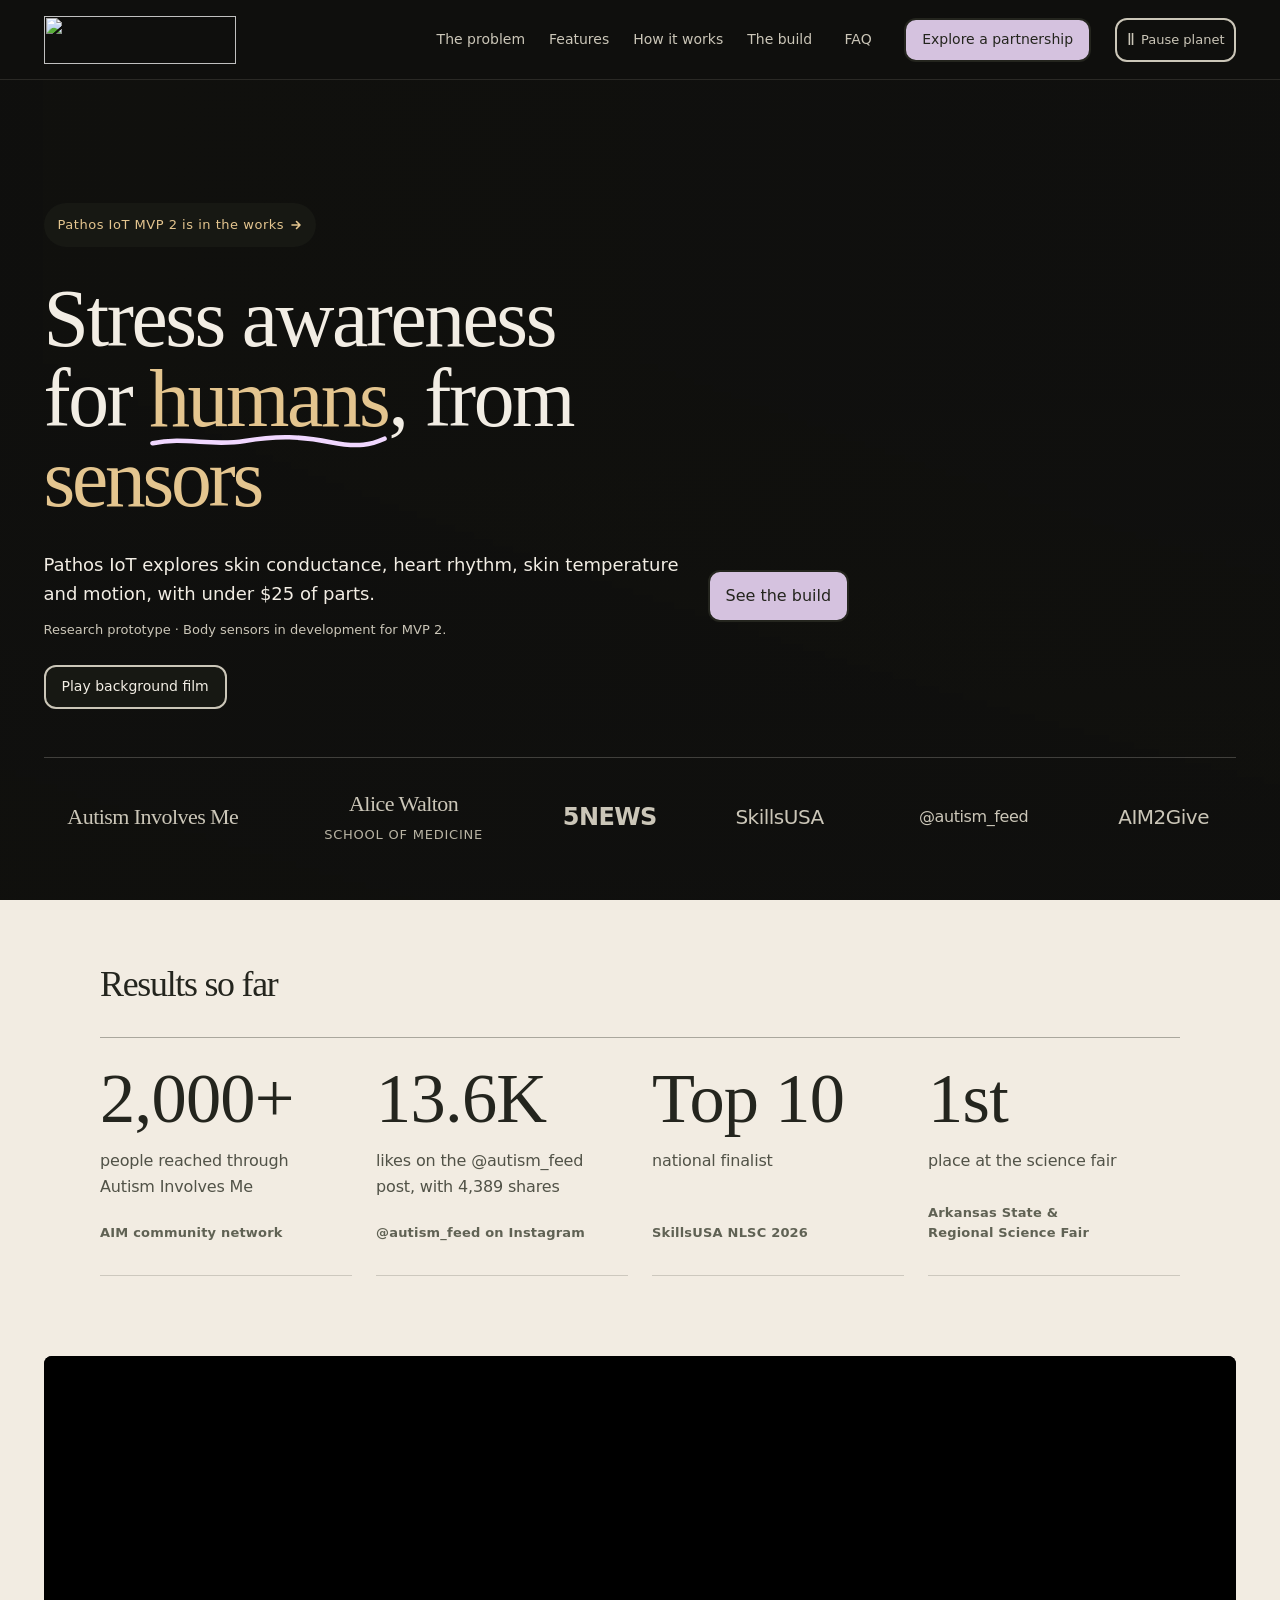
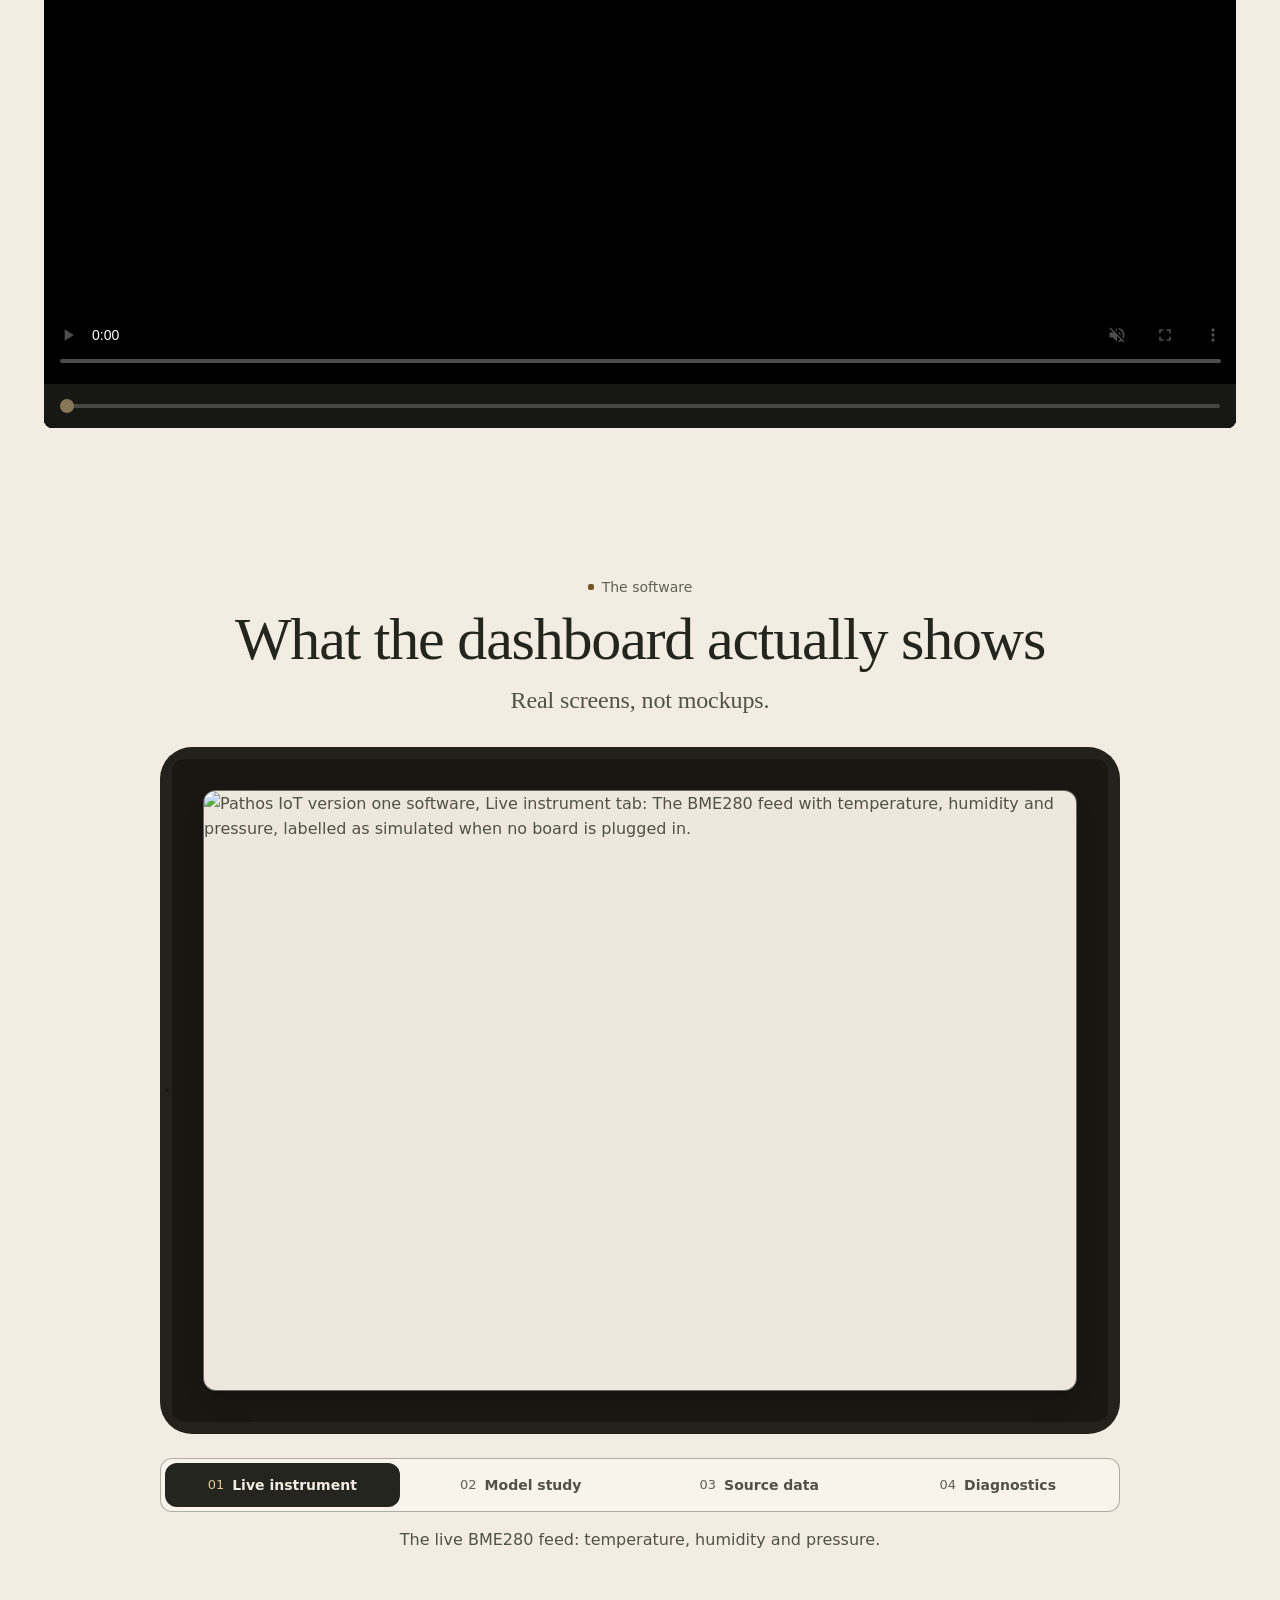
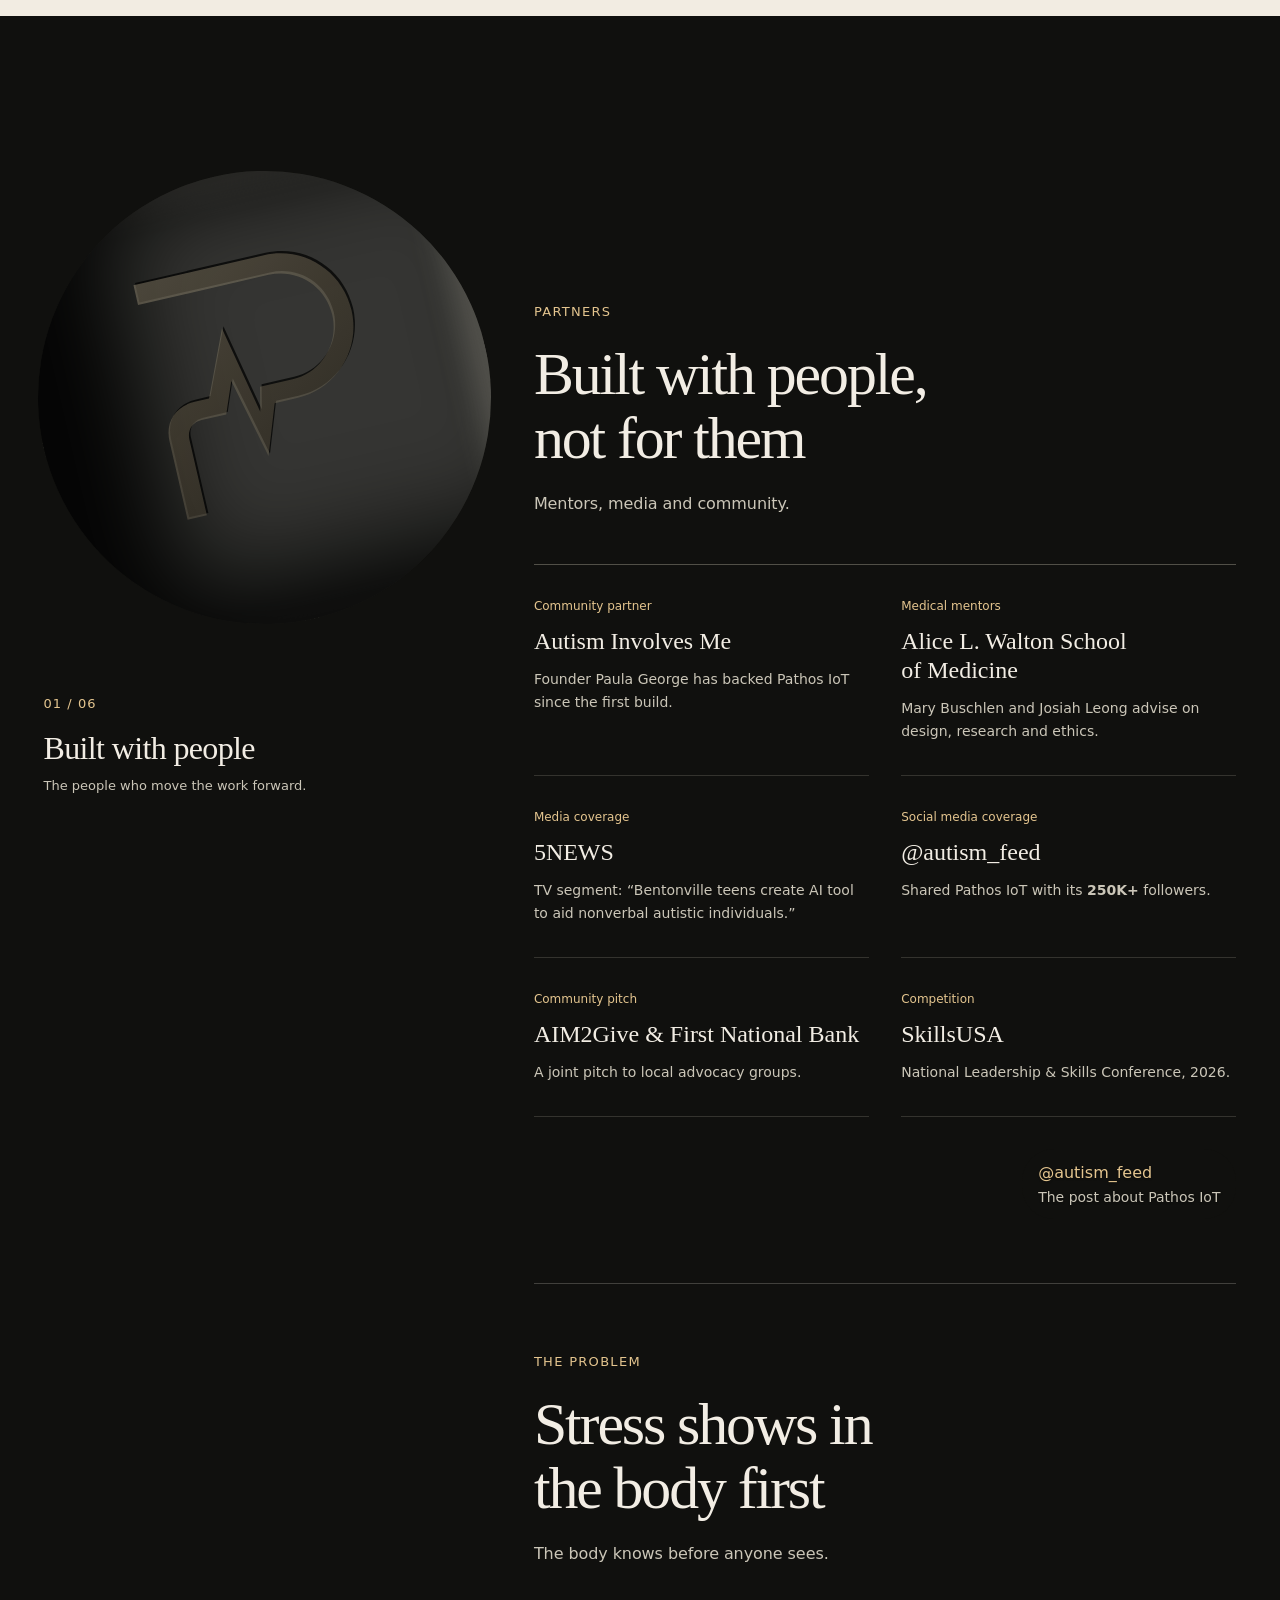
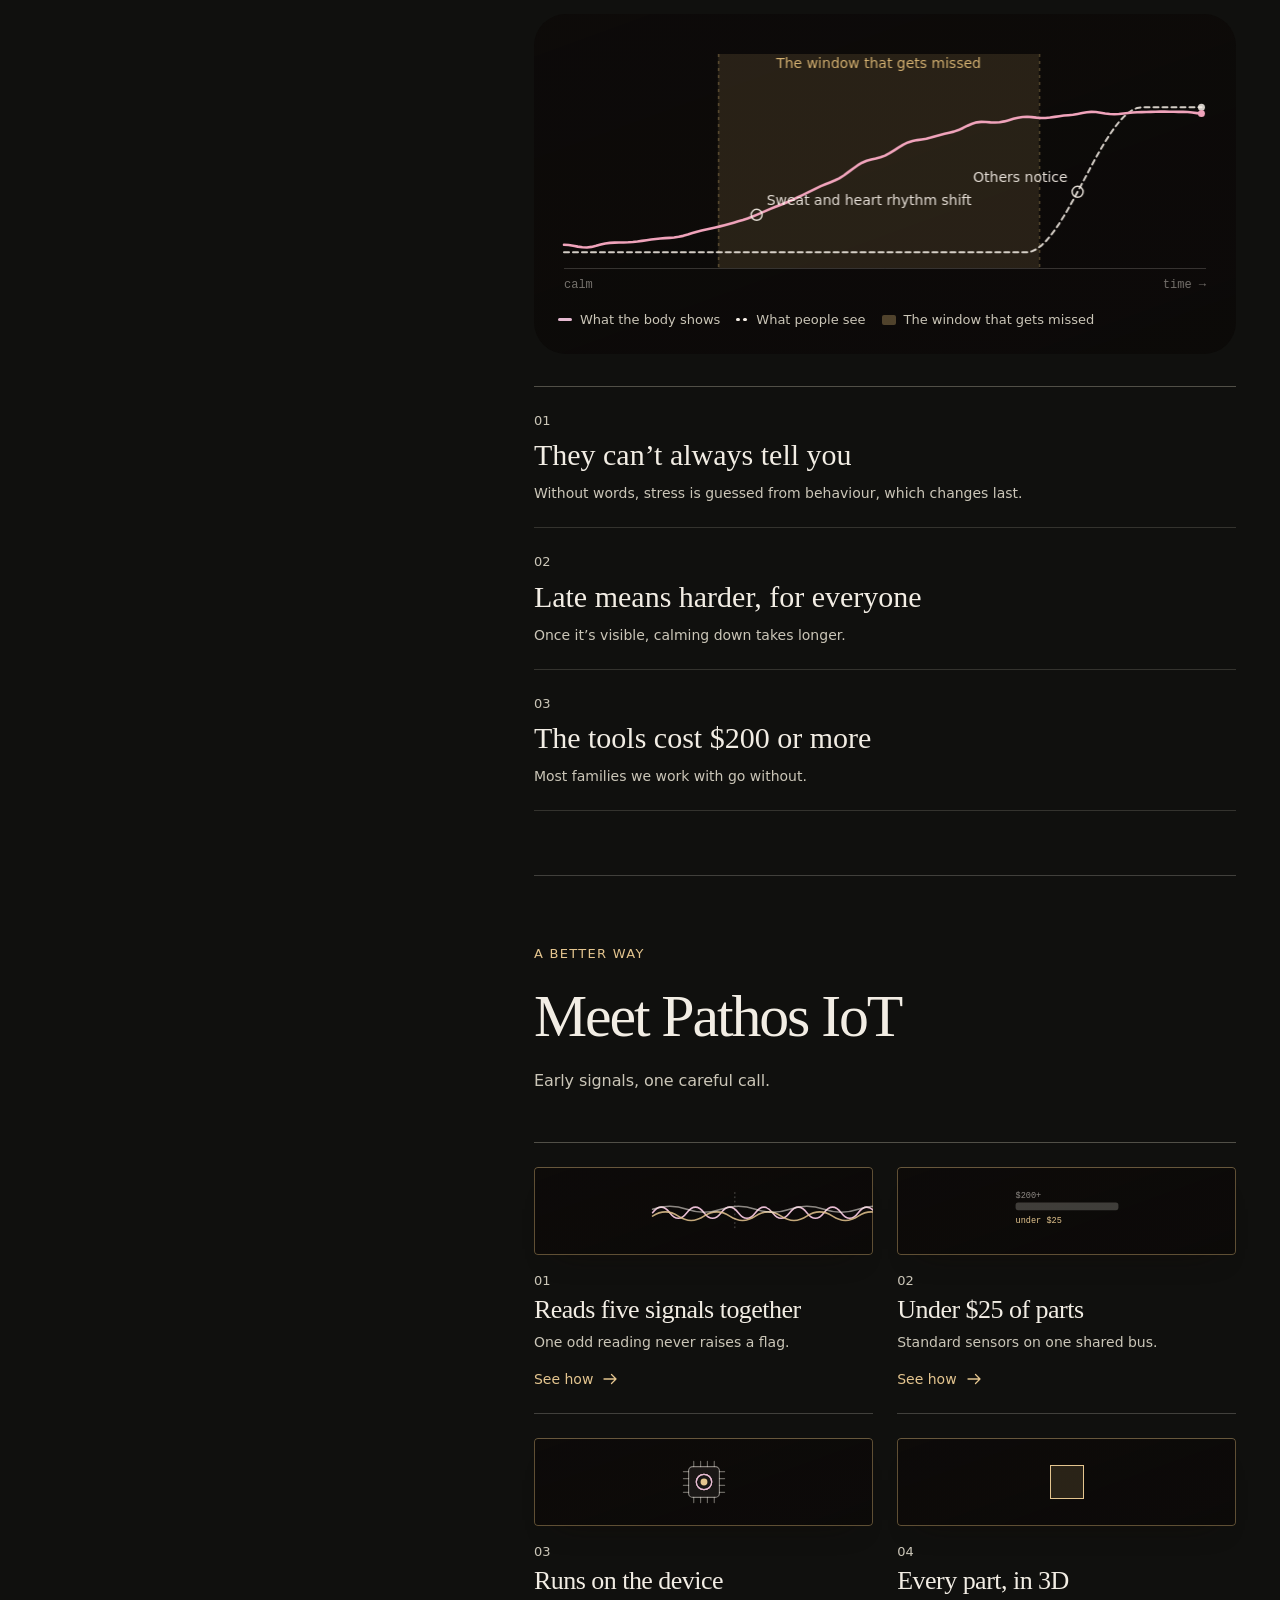
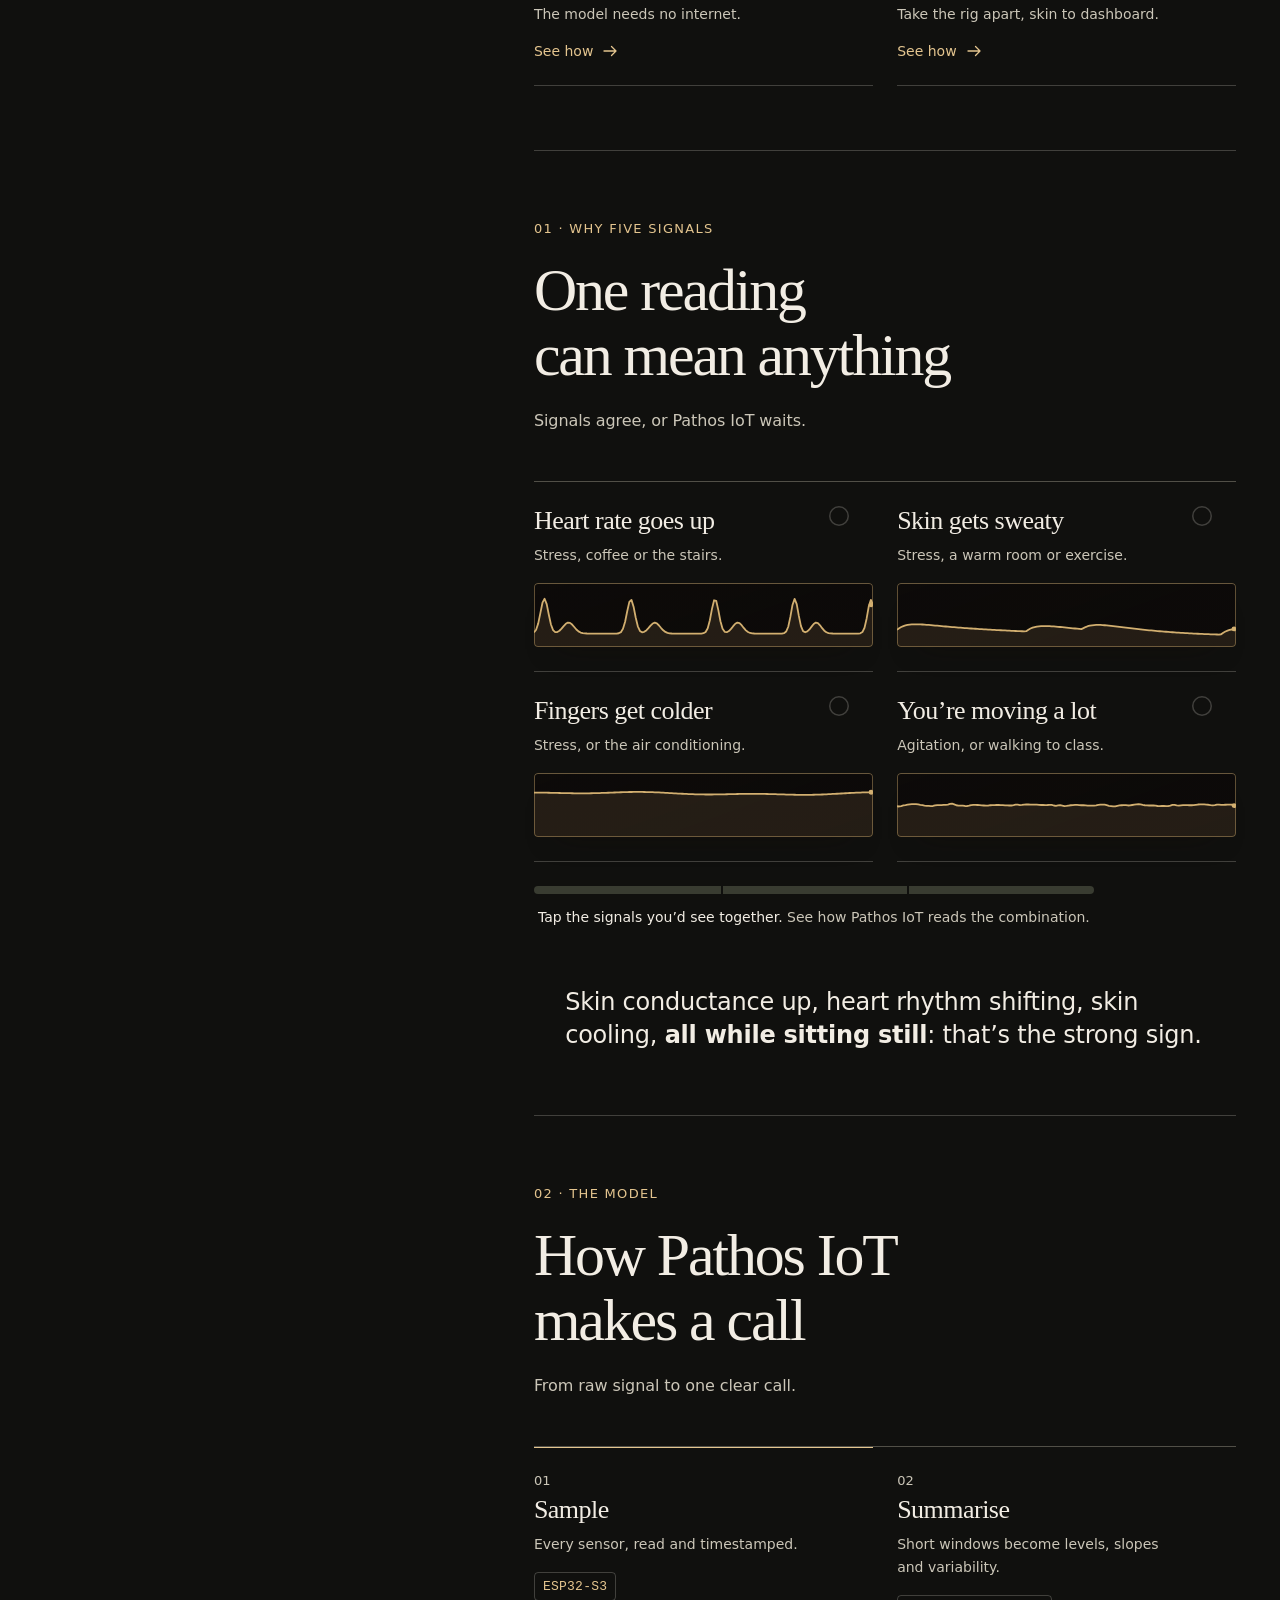
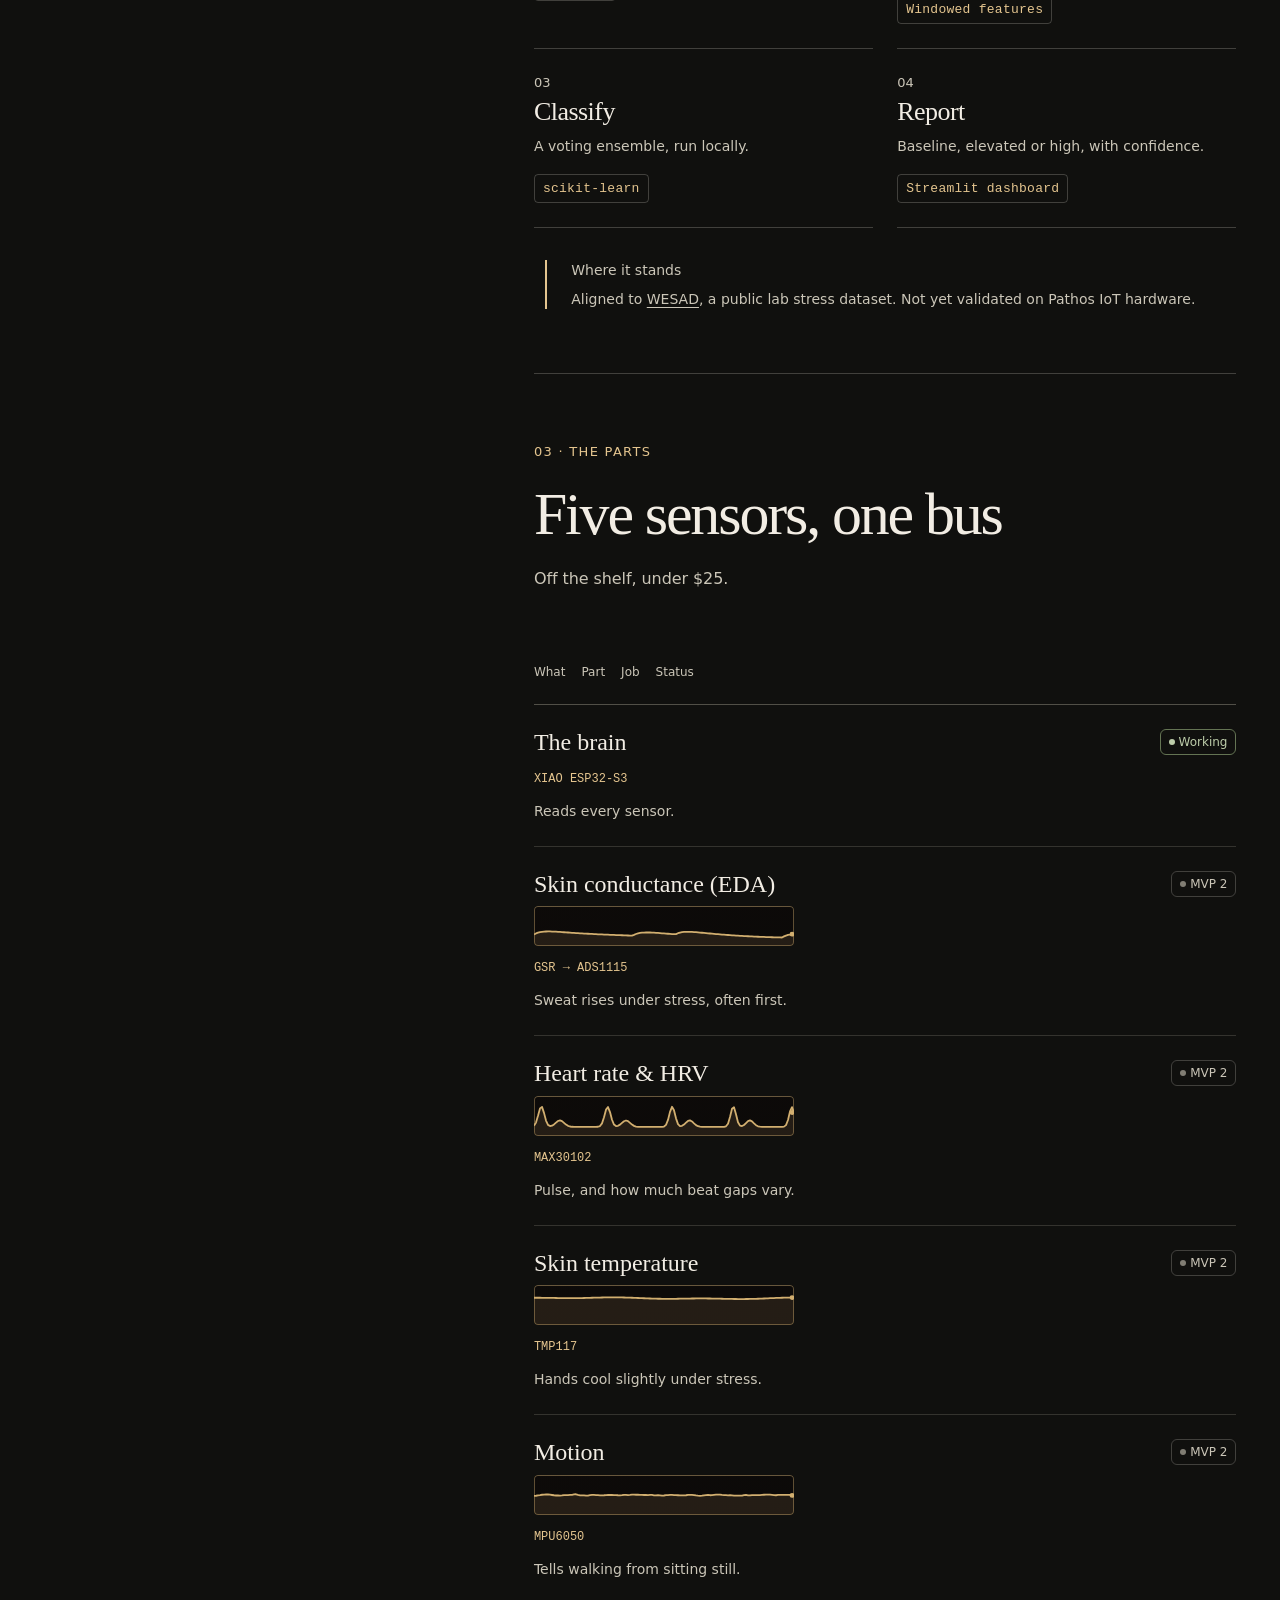
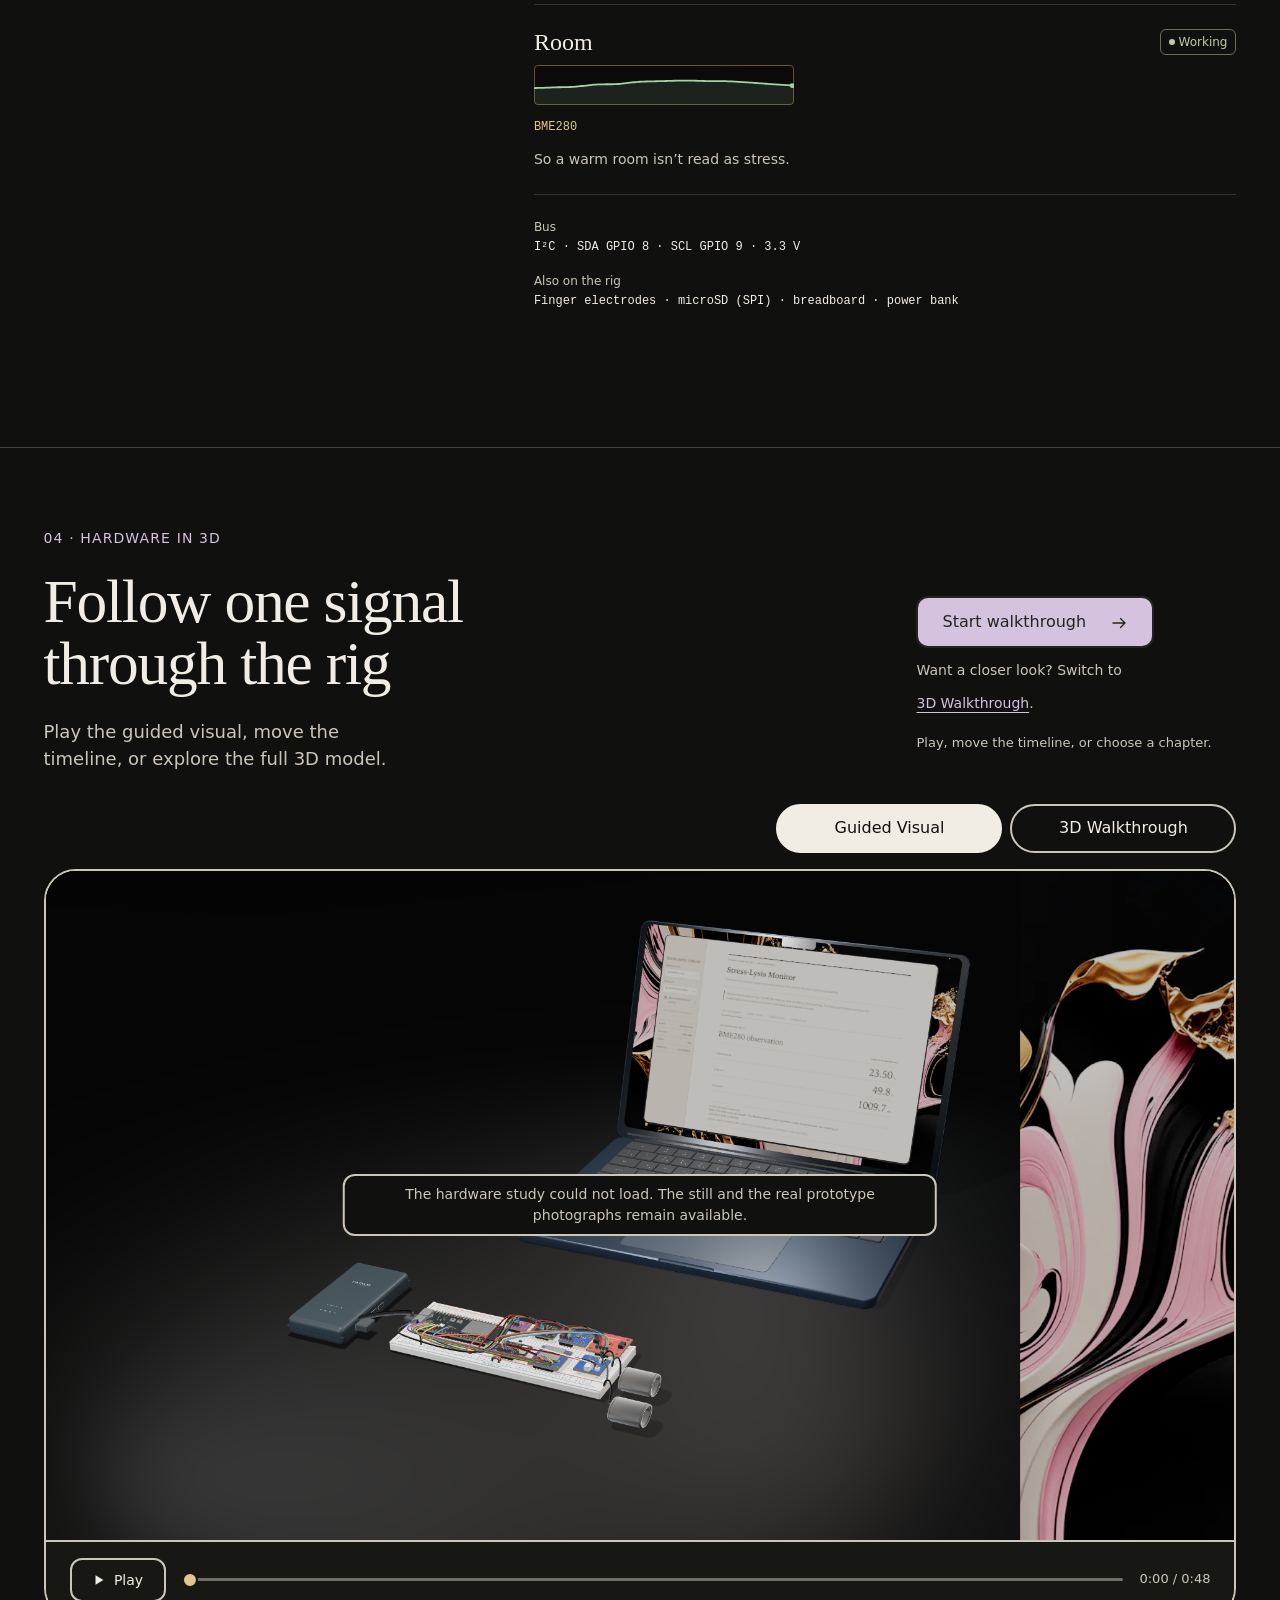
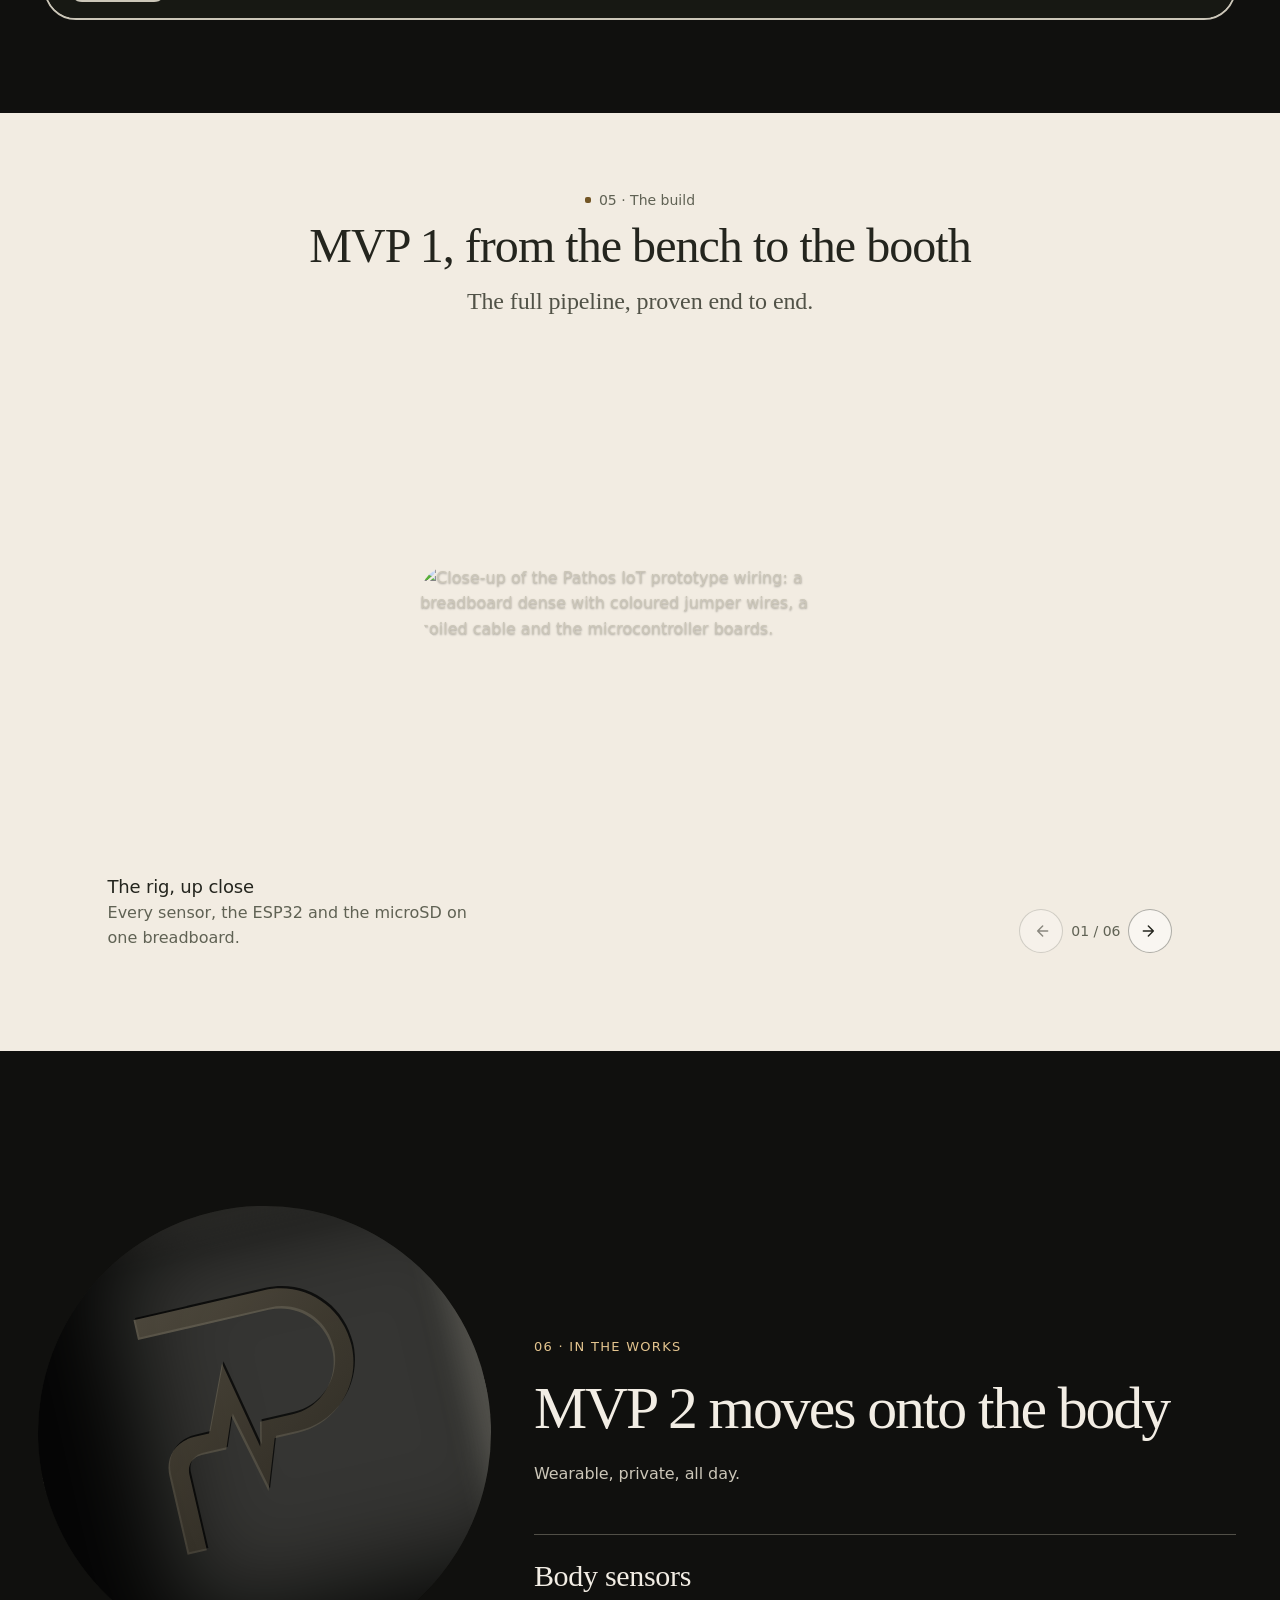
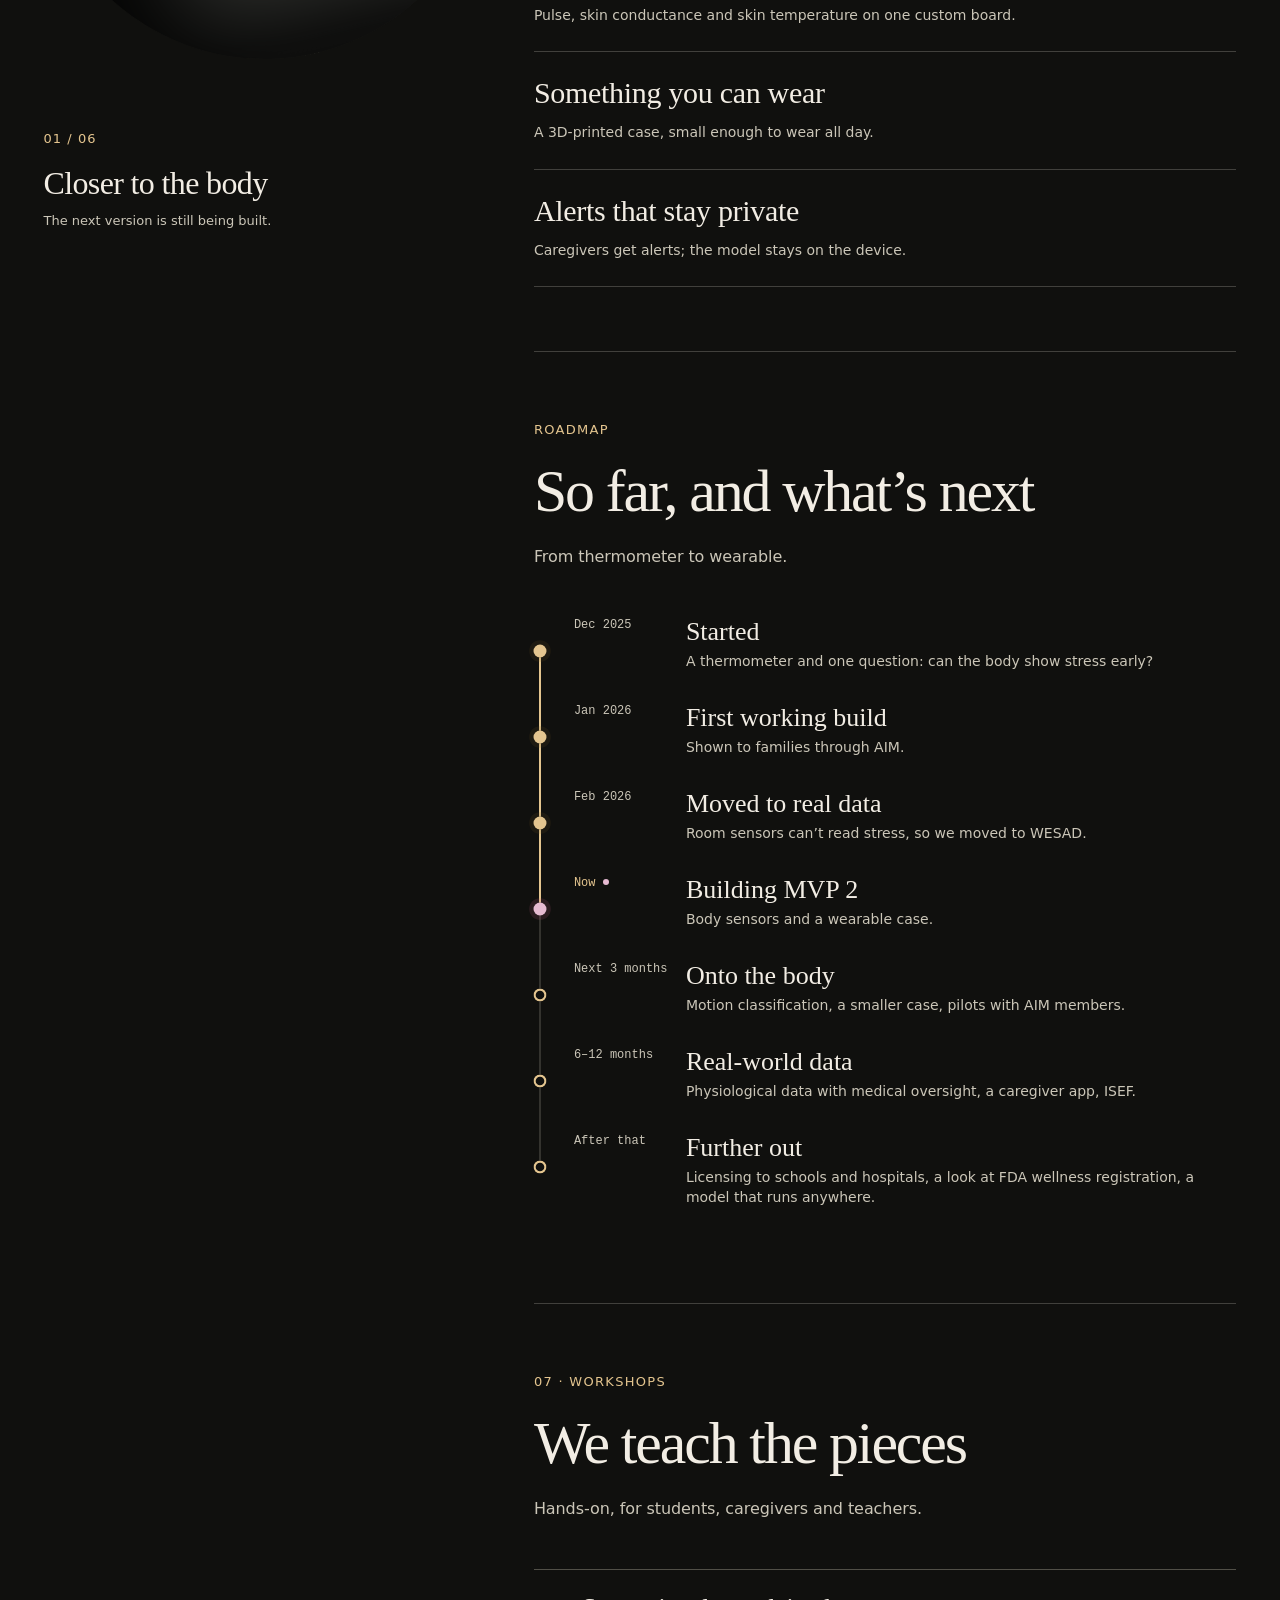
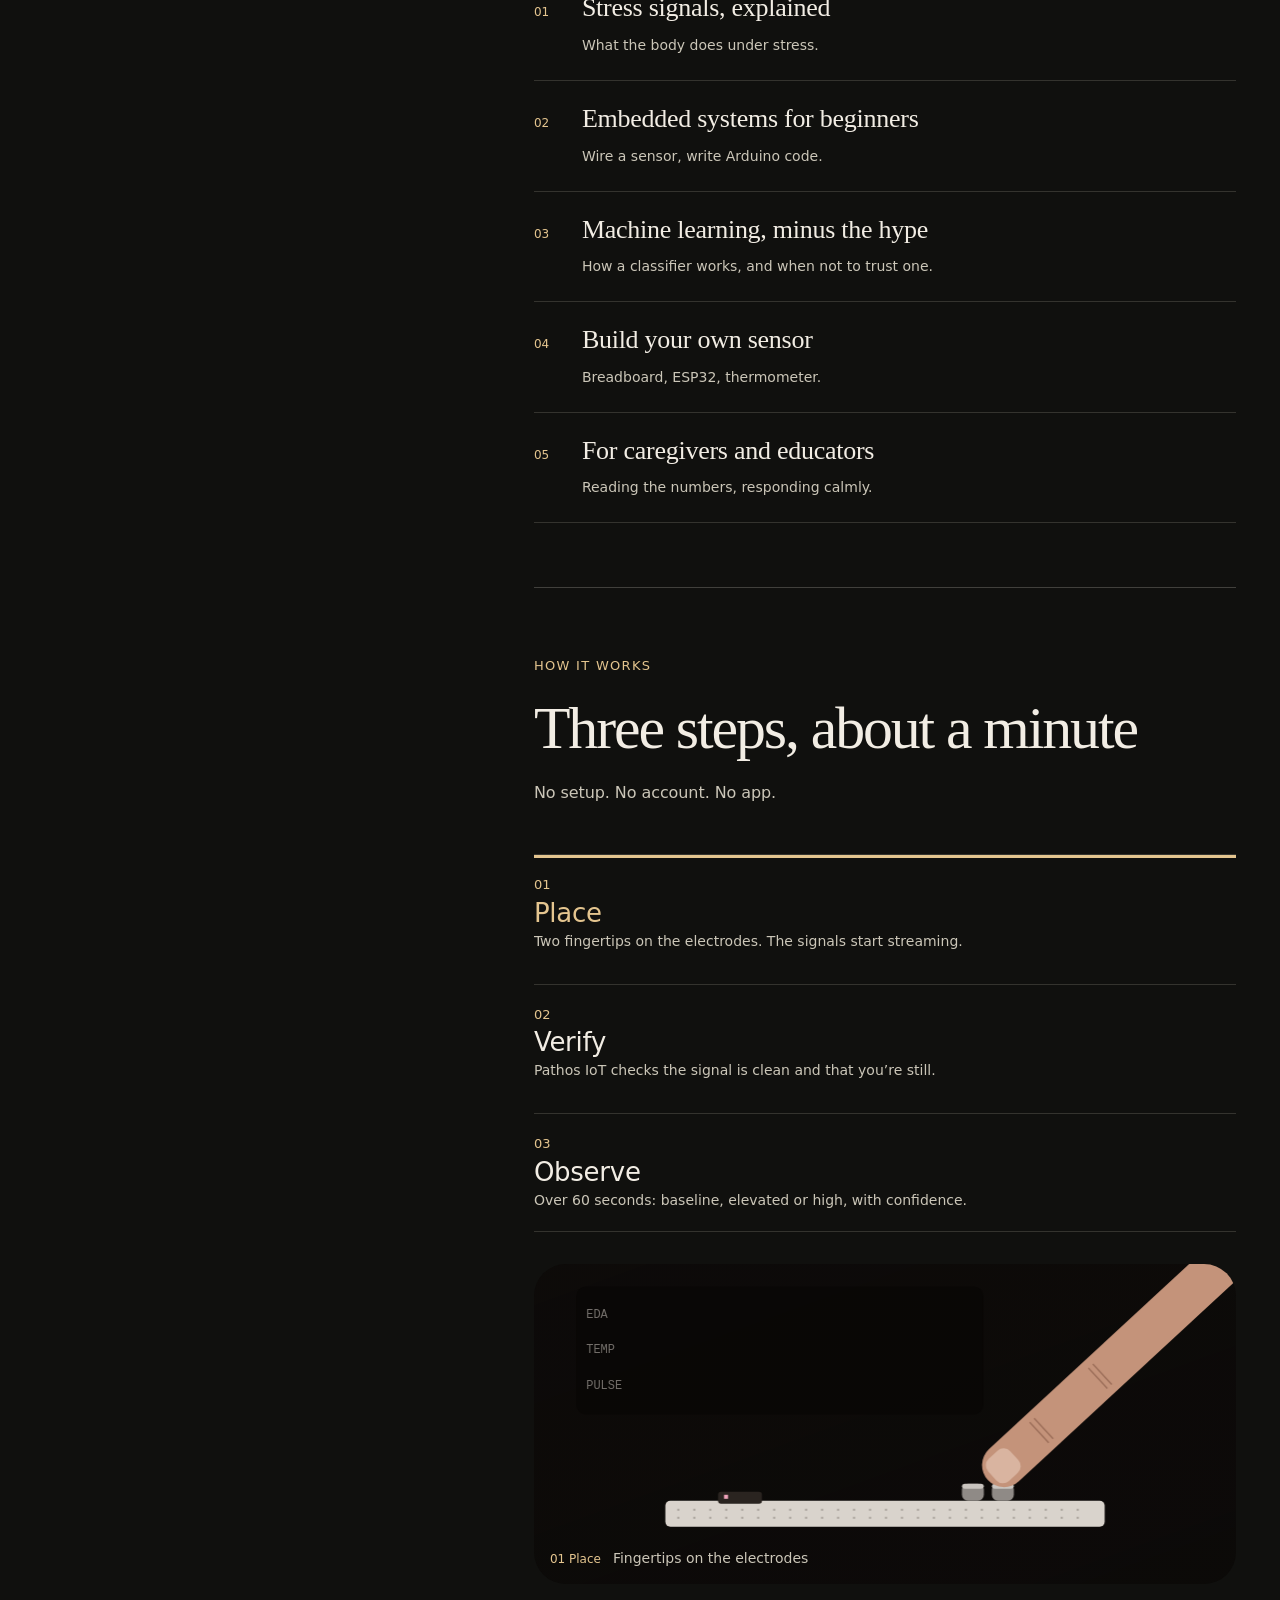
==== commit d30f966d: "Restore cinematic hardware and refine Pathos typography and controls" ====
--- a/index.html
+++ b/index.html
@@ -351,9 +351,11 @@
                 <h2 class="heading-2">Follow one signal through the&nbsp;rig</h2>
                 <p class="body-3 sec-tag">Play the guided visual, move the timeline, or explore the full 3D model.</p>
             </header>
-      <button type="button" class="hw-start" id="hwStart"><span id="hwStartText">Start walkthrough</span><span aria-hidden="true">→</span></button>
-      <p class="hw-experience-invite">Want a closer look? Switch to <button type="button" id="hwExplore3D">3D Walkthrough</button>.</p>
-      <p class="hw-mode-note" id="hwModeNote" role="status" aria-live="polite">Guided visual is ready to explore.</p>
+      <div class="hw-experience-actions">
+        <button type="button" class="hw-start" id="hwStart"><span id="hwStartText">Start walkthrough</span><span aria-hidden="true">→</span></button>
+        <p class="hw-experience-invite">Want a closer look? Switch to <button type="button" id="hwExplore3D">3D Walkthrough</button>.</p>
+        <p class="hw-mode-note" id="hwModeNote" role="status" aria-live="polite">Guided visual is ready to explore.</p>
+      </div>
     </div>
     <div class="hw-experience-main">
       <div class="hw-mode-tabs" role="tablist" aria-label="Hardware viewing mode">
@@ -383,7 +385,52 @@
                         <button type="button" class="hw-orbit-btn" id="hwZoomOut" aria-label="Zoom out">&minus;</button>
                         <button type="button" class="hw-orbit-exit" id="hwExit360">Back to walkthrough</button>
                     </div>
-
+                    <div class="hw-hud" id="hwHud" aria-live="off">
+                        <article class="hw-chapter" data-hw-current="true" data-shot-start="1" data-shot-end="298" data-start="1" data-end="286" data-rail="Overview">
+                            <p class="hw-eyebrow">Pathos IoT&nbsp;&nbsp;/&nbsp;&nbsp;01</p>
+                            <h3 class="hw-title hw-title--intro">Pathos IoT</h3>
+                            <div class="hw-plate hw-plate--short"><p class="hw-caption">PHYSIOLOGICAL AWARENESS, ENGINEERED.</p></div>
+                        </article>
+                        <article class="hw-chapter" data-hw-current="false" data-shot-start="298" data-shot-end="688" data-start="298" data-end="676" data-rail="Exploded view">
+                            <p class="hw-eyebrow">Pathos IoT&nbsp;&nbsp;/&nbsp;&nbsp;02</p>
+                            <div class="hw-plate"><p class="hw-caption">ONE BREADBOARD. EIGHT CONNECTED MODULES.</p></div>
+                        </article>
+                        <article class="hw-chapter" data-hw-current="false" data-shot-start="688" data-shot-end="898" data-start="688" data-end="886" data-rail="The brain">
+                            <p class="hw-eyebrow">Pathos IoT&nbsp;&nbsp;/&nbsp;&nbsp;03</p>
+                            <h3 class="hw-title">The brain</h3>
+                            <div class="hw-plate"><p class="hw-caption">ESP32-S3 / ACQUISITION, CONTROL AND WI-FI</p></div>
+                        </article>
+                        <article class="hw-chapter" data-hw-current="false" data-shot-start="898" data-shot-end="1198" data-start="898" data-end="1194" data-rail="Sensor highway">
+                            <p class="hw-eyebrow">Pathos IoT&nbsp;&nbsp;/&nbsp;&nbsp;04</p>
+                            <div class="hw-plate"><p class="hw-caption">TMP117 / ADS1115 / MPU6050 / MAX30102 / BME280</p></div>
+                        </article>
+                        <article class="hw-chapter" data-hw-current="false" data-shot-start="1198" data-shot-end="1498" data-start="1198" data-end="1486" data-rail="GSR data path">
+                            <p class="hw-eyebrow">Pathos IoT&nbsp;&nbsp;/&nbsp;&nbsp;05</p>
+                            <div class="hw-plate"><p class="hw-caption">ELECTRODES&nbsp;&nbsp;&gt;&nbsp;&nbsp;GSR&nbsp;&nbsp;&gt;&nbsp;&nbsp;ADS1115 A0&nbsp;&nbsp;&gt;&nbsp;&nbsp;I2C&nbsp;&nbsp;&gt;&nbsp;&nbsp;ESP32-S3</p></div>
+                        </article>
+                        <article class="hw-chapter" data-hw-current="false" data-shot-start="1498" data-shot-end="1678" data-start="1498" data-end="1666" data-rail="Storage">
+                            <p class="hw-eyebrow">Pathos IoT&nbsp;&nbsp;/&nbsp;&nbsp;06</p>
+                            <div class="hw-plate"><p class="hw-caption">ESP32-S3&nbsp;&nbsp;&gt;&nbsp;&nbsp;DEDICATED SPI&nbsp;&nbsp;&gt;&nbsp;&nbsp;microSD</p></div>
+                        </article>
+                        <article class="hw-chapter" data-hw-current="false" data-shot-start="1678" data-shot-end="1948" data-start="1678" data-end="1936" data-rail="Wi-Fi">
+                            <p class="hw-eyebrow">Pathos IoT&nbsp;&nbsp;/&nbsp;&nbsp;07</p>
+                            <h3 class="hw-title">Connected, wirelessly</h3>
+                            <div class="hw-plate"><p class="hw-caption">ESP32-S3&nbsp;&nbsp;&gt;&nbsp;&nbsp;WI-FI&nbsp;&nbsp;&gt;&nbsp;&nbsp;LAPTOP</p></div>
+                        </article>
+                        <article class="hw-chapter" data-hw-current="false" data-shot-start="1948" data-shot-end="2248" data-start="0" data-end="0" data-rail="Laptop">
+                            <p class="hw-sr">The laptop shows the Pathos IoT v1 software: Live Instrument, Model Study, Source Data and Diagnostics.</p>
+                        </article>
+                        <article class="hw-chapter" data-hw-current="false" data-shot-start="2248" data-shot-end="2518" data-start="2248" data-end="2506" data-rail="Full pipeline">
+                            <p class="hw-eyebrow">Pathos IoT&nbsp;&nbsp;/&nbsp;&nbsp;09</p>
+                            <h3 class="hw-title">The complete pipeline</h3>
+                            <div class="hw-plate"><p class="hw-caption">SENSORS &gt; ESP32-S3 &gt; WI-FI &gt; PROCESSING &gt; V4 &gt; DASHBOARD</p></div>
+                        </article>
+                        <article class="hw-chapter hw-chapter--final" data-hw-current="false" data-shot-start="2518" data-shot-end="2881" data-start="2598" data-end="2881" data-rail="Reassembly">
+                            <h3 class="hw-title hw-title--final">Pathos IoT</h3>
+                            <div class="hw-plate hw-plate--final"><p class="hw-line hw-line--ink">Stress You Can&rsquo;t See,</p><p class="hw-line hw-line--gold">Awareness You Can.</p></div>
+                            <a class="hw-cta" href="#product">See the real build &darr;</a>
+                        </article>
+                    </div>
                 </div>
 
                 <div class="hw-scrub" aria-hidden="true"><span id="hwScrub"></span></div>
@@ -395,52 +442,6 @@
           <input type="range" class="hw-seek" id="hwSeek" min="0" max="1000" step="1" value="0" aria-valuetext="Start of the walkthrough">
           <output class="hw-time" id="hwTime" for="hwSeek">0:00 / 0:48</output>
         </div>
-        <div class="hw-hud" id="hwHud" aria-live="polite">
-                        <article class="hw-chapter" data-hw-current="true" data-shot-start="1" data-shot-end="298" data-start="1" data-end="286" data-rail="Overview">
-                            <p class="hw-eyebrow">Pathos IoT&nbsp;&nbsp;/&nbsp;&nbsp;01</p>
-                            <h3 class="hw-title hw-title--intro">Pathos IoT</h3>
-                            <div class="hw-plate hw-plate--short"><p class="hw-caption">PHYSIOLOGICAL AWARENESS, ENGINEERED.</p></div>
-                        </article>
-                        <article class="hw-chapter" data-hw-current="false" data-shot-start="298" data-shot-end="688" data-start="298" data-end="676" data-rail="Exploded view">
-                            <p class="hw-eyebrow">Pathos IoT&nbsp;&nbsp;/&nbsp;&nbsp;02</p>
-                            <div class="hw-plate"><p class="hw-caption">ONE BREADBOARD. EIGHT CONNECTED MODULES.</p></div>
-                        </article>
-                        <article class="hw-chapter" data-hw-current="false" data-shot-start="688" data-shot-end="898" data-start="688" data-end="886" data-rail="The brain">
-                            <p class="hw-eyebrow">Pathos IoT&nbsp;&nbsp;/&nbsp;&nbsp;03</p>
-                            <h3 class="hw-title">The brain</h3>
-                            <div class="hw-plate"><p class="hw-caption">ESP32-S3 / ACQUISITION, CONTROL AND WI-FI</p></div>
-                        </article>
-                        <article class="hw-chapter" data-hw-current="false" data-shot-start="898" data-shot-end="1198" data-start="898" data-end="1194" data-rail="Sensor highway">
-                            <p class="hw-eyebrow">Pathos IoT&nbsp;&nbsp;/&nbsp;&nbsp;04</p>
-                            <div class="hw-plate"><p class="hw-caption">TMP117 / ADS1115 / MPU6050 / MAX30102 / BME280</p></div>
-                        </article>
-                        <article class="hw-chapter" data-hw-current="false" data-shot-start="1198" data-shot-end="1498" data-start="1198" data-end="1486" data-rail="GSR data path">
-                            <p class="hw-eyebrow">Pathos IoT&nbsp;&nbsp;/&nbsp;&nbsp;05</p>
-                            <div class="hw-plate"><p class="hw-caption">ELECTRODES&nbsp;&nbsp;&gt;&nbsp;&nbsp;GSR&nbsp;&nbsp;&gt;&nbsp;&nbsp;ADS1115 A0&nbsp;&nbsp;&gt;&nbsp;&nbsp;I2C&nbsp;&nbsp;&gt;&nbsp;&nbsp;ESP32-S3</p></div>
-                        </article>
-                        <article class="hw-chapter" data-hw-current="false" data-shot-start="1498" data-shot-end="1678" data-start="1498" data-end="1666" data-rail="Storage">
-                            <p class="hw-eyebrow">Pathos IoT&nbsp;&nbsp;/&nbsp;&nbsp;06</p>
-                            <div class="hw-plate"><p class="hw-caption">ESP32-S3&nbsp;&nbsp;&gt;&nbsp;&nbsp;DEDICATED SPI&nbsp;&nbsp;&gt;&nbsp;&nbsp;microSD</p></div>
-                        </article>
-                        <article class="hw-chapter" data-hw-current="false" data-shot-start="1678" data-shot-end="1948" data-start="1678" data-end="1936" data-rail="Wi-Fi">
-                            <p class="hw-eyebrow">Pathos IoT&nbsp;&nbsp;/&nbsp;&nbsp;07</p>
-                            <h3 class="hw-title">Connected, wirelessly</h3>
-                            <div class="hw-plate"><p class="hw-caption">ESP32-S3&nbsp;&nbsp;&gt;&nbsp;&nbsp;WI-FI&nbsp;&nbsp;&gt;&nbsp;&nbsp;LAPTOP</p></div>
-                        </article>
-                        <article class="hw-chapter" data-hw-current="false" data-shot-start="1948" data-shot-end="2248" data-start="0" data-end="0" data-rail="Laptop">
-                            <p class="hw-sr">The laptop shows the Pathos IoT v1 software: Live Instrument, Model Study, Source Data and Diagnostics.</p>
-                        </article>
-                        <article class="hw-chapter" data-hw-current="false" data-shot-start="2248" data-shot-end="2518" data-start="2248" data-end="2506" data-rail="Full pipeline">
-                            <p class="hw-eyebrow">Pathos IoT&nbsp;&nbsp;/&nbsp;&nbsp;09</p>
-                            <h3 class="hw-title">The complete pipeline</h3>
-                            <div class="hw-plate"><p class="hw-caption">SENSORS &gt; ESP32-S3 &gt; WI-FI &gt; PROCESSING &gt; V4 &gt; DASHBOARD</p></div>
-                        </article>
-                        <article class="hw-chapter hw-chapter--final" data-hw-current="false" data-shot-start="2518" data-shot-end="2881" data-start="2598" data-end="2881" data-rail="Reassembly">
-                            <h3 class="hw-title hw-title--final">Pathos IoT</h3>
-                            <div class="hw-plate hw-plate--final"><p class="hw-line hw-line--ink">Stress You Can&rsquo;t See,</p><p class="hw-line hw-line--gold">Awareness You Can.</p></div>
-                            <a class="hw-cta" href="#product">See the real build &darr;</a>
-                        </article>
-                    </div>
       </div>
       <nav class="hw-rail" id="hwRail" aria-label="Walkthrough chapters"></nav>
     </div>
--- a/integrated.css
+++ b/integrated.css
@@ -3226,9 +3226,9 @@
   --color-success:#326240;
   --color-rule:rgba(36,37,30,.18);
   --color-rule-dark:rgba(242,237,228,.22);
-  --font-ui:'Space Grotesk',Figtree,system-ui,sans-serif;
+  --font-ui:Figtree,system-ui,sans-serif;
   --font-reading:Figtree,system-ui,sans-serif;
-  --font-editorial:Fraunces,Georgia,serif;
+  --font-editorial:'EB Garamond',Georgia,serif;
   --font-body:var(--font-reading);
   --font-display:var(--font-ui);
   --font-serif:var(--font-editorial);
@@ -3249,10 +3249,10 @@
   --space-12:3rem;
   --space-16:4rem;
   --space-24:6rem;
-  --radius-control:.5rem;
-  --radius-panel:1.5rem;
+  --radius-control:.75rem;
+  --radius-panel:2rem;
   --radius-pill:999px;
-  --shadow-panel:0 .75rem 2rem rgba(16,16,14,.12);
+  --shadow-panel:none;
   --motion-fast:160ms;
   --motion-base:240ms;
   --motion-slow:300ms;
@@ -3301,11 +3301,12 @@
 /* Shared, accessible presentation over the preserved original experiences. */
 html{font-size:100%;scroll-padding-top:var(--nav-clearance);scroll-behavior:auto}
 body{font-family:var(--font-reading);font-size:var(--text-base);line-height:1.6}
+body,h1,h2,h3,p{font-synthesis:none}
 h2{overflow-wrap:anywhere}
 button,input,select,textarea{font:inherit}
 button,summary,a,input,select,textarea{-webkit-tap-highlight-color:transparent}
 :where(button,summary,.btn,.nav-link,.text-link,.planet-motion,.copy-btn){touch-action:manipulation}
-:is(.heading-1,.heading-2,.heading-3,.heading-4,.heading-5,.heading-6){font-family:var(--font-editorial);font-weight:400;line-height:1.12}
+:is(.heading-1,.heading-2,.heading-3,.heading-4,.heading-5,.heading-6){font-family:var(--font-editorial);font-weight:400;line-height:1.05;letter-spacing:-.03em}
 .heading-1{font-size:var(--text-hero)}
 .heading-2{font-size:var(--text-3xl)}
 .heading-3{font-size:var(--text-2xl)}
@@ -3329,21 +3330,22 @@
 :is(.btn,button:not(.sig-card):not(.how-step):not(.step-btn),summary,.nav-link,.text-link){transition:color var(--motion-fast) var(--ease),background-color var(--motion-fast) var(--ease),border-color var(--motion-fast) var(--ease),transform var(--motion-fast) var(--ease)}
 :is(.btn,button):active:not(:disabled){transform:translateY(1px)!important}
 :is(button,.btn):disabled{cursor:default;opacity:.5}
-.btn,.btn.button-md{font:500 var(--text-sm)/1.4 var(--font-ui);padding:.75rem 1.25rem;gap:.625rem;border-radius:var(--radius-pill)!important;box-shadow:none!important}
-.btn-dark{background:var(--color-ink);color:var(--color-on-dark)}
-.btn-dark:hover{background:var(--color-accent-ink)!important;color:var(--color-on-dark)}
-:is(#hero,#contact) .btn-dark{background:var(--color-on-dark);color:var(--color-dark)}
-:is(#hero,#contact) .btn-dark:hover{background:var(--color-accent)!important;color:var(--color-dark)}
+/* Wispr's flat editorial controls, using Pathos's established accent roles. */
+.btn,.btn.button-md,#hero .hero-cta .btn,#contact .contact--sys .btn-dark{font:500 var(--text-base)/1.3 var(--font-ui);padding:.875rem 1rem;gap:.75rem;border:2px solid var(--color-ink)!important;border-radius:var(--radius-control)!important;box-shadow:none!important;letter-spacing:0}
+.btn-dark,#hero .btn-dark,#contact .contact--sys .btn-dark{background:var(--color-lilac);color:var(--color-ink)}
+.btn-dark:hover,#hero .btn-dark:hover,#contact .contact--sys .btn-dark:hover{background:var(--color-accent)!important;color:var(--color-ink)}
 .copy-btn,.step-btn{border-radius:var(--radius-control);font-family:var(--font-ui)}
+/* Existing framed media adopts the reference's flat card finish. */
+:is(#device-tour .device,.planet-content .problem-chart,.planet-content .how-scene,.planet-content .press-strip .shot){border-radius:var(--radius-panel)!important;box-shadow:none!important}
 button svg,.btn svg,.text-link svg{stroke-width:1.75}
 .ui-icon{display:inline-block;vertical-align:middle;flex:0 0 auto;width:1.125rem;height:1.125rem}
 .feat-more{display:inline-flex;align-items:center;gap:.5rem}
 /* A compact header keeps a visible, labeled motion control at every width. */
 .nav{height:var(--nav-height);padding:0 var(--gutter);gap:var(--space-6);background:rgba(16,16,14,.98)!important}
 .nav .nav-link{display:inline-flex;align-items:center;justify-content:center;min-width:44px;font:500 var(--text-sm)/1.3 var(--font-ui);padding:.75rem 0;color:var(--color-on-dark-muted)}
-.nav .nav-link--cta{display:inline-flex;align-items:center;justify-content:center;min-height:var(--target-size);padding:.625rem 1rem;border:1px solid var(--color-on-dark)!important;border-radius:var(--radius-pill);background:var(--color-on-dark);color:var(--color-dark);text-decoration:none}
-.nav .nav-link--cta:hover{background:var(--color-accent)!important;border-color:var(--color-accent)!important;color:var(--color-dark)}
-.planet-motion{min-height:var(--target-size);padding:.5rem .625rem;gap:.375rem;border:1px solid var(--color-rule-dark);border-radius:var(--radius-pill);color:var(--color-on-dark-muted);font:500 var(--text-xs)/1.2 var(--font-ui)}
+.nav .nav-link--cta{display:inline-flex;align-items:center;justify-content:center;min-height:var(--target-size);padding:.625rem 1rem;border:2px solid var(--color-ink)!important;border-radius:var(--radius-control);background:var(--color-lilac);color:var(--color-ink);text-decoration:none}
+.nav .nav-link--cta:hover{background:var(--color-accent)!important;color:var(--color-ink)}
+.planet-motion{min-height:var(--target-size);padding:.5rem .625rem;gap:.375rem;border:2px solid var(--color-on-dark-muted);border-radius:var(--radius-control);color:var(--color-on-dark-muted);font:500 var(--text-xs)/1.2 var(--font-ui)}
 .planet-motion-label{display:inline!important}
 .planet-motion>span:first-child{display:flex}
 .planet-motion svg{width:1.1rem;height:1.1rem;display:block}
@@ -3351,7 +3353,7 @@
 /* The film remains visible, with a guaranteed dark floor beneath the type. */
 #hero.hero--film{padding:calc(var(--nav-height) + var(--space-16)) var(--gutter) var(--space-12);min-height:100svh;overflow:clip}
 #hero .hero-shade{background:linear-gradient(90deg,rgba(16,16,14,.82),rgba(16,16,14,.76)),linear-gradient(0deg,rgba(16,16,14,.3),transparent 60%)}
-#hero .hero-title{font-size:var(--text-hero);line-height:1.03!important;color:var(--color-on-dark);max-width:18ch;letter-spacing:-.045em!important}
+#hero .hero-title{font-family:var(--font-editorial);font-weight:400;font-size:var(--text-hero);line-height:.98!important;color:var(--color-on-dark);max-width:18ch;letter-spacing:-.03em!important}
 #hero .hero-title :is(.accent,.accent--mono){color:var(--color-accent);font-family:var(--font-editorial);font-size:1em}
 #hero .hero-sub{font-size:var(--text-lg);line-height:1.6;color:var(--color-on-dark);max-width:40rem}
 #hero .hero-research-status{font-size:var(--text-xs);color:var(--color-on-dark-muted);margin-top:var(--space-3)}
@@ -3360,9 +3362,11 @@
 #hero .hero-cta{display:flex;flex-wrap:wrap;align-items:center;gap:var(--space-3)}
 #hero .logos{margin-top:var(--space-12);padding-top:var(--space-8);border-top-color:var(--color-rule-dark)}
 #hero .logos .logo--caps small{font-size:var(--text-xs);letter-spacing:.06em;line-height:1.4}
-/* Two licensed partner families are retained; these are names, not copied logos. */
+/* Editorial partner names use the same two families as the interface. */
+#hero .logos,#proof{--font-evidence-serif:var(--font-editorial);--font-evidence-sans:var(--font-ui)}
 #hero .logos .logo{font-size:var(--text-lg)!important;line-height:1.3;color:var(--color-on-dark-muted);font-weight:500;letter-spacing:-.025em}
 #hero .logos :is(.logo--serif,.logo--caps){font-size:1.375rem!important}
+#hero .logos :is(.logo--serif,.logo--caps),#proof :is(.proof-n,.proof-title){font-weight:400}
 #hero .logos .logo--heavy{font-size:1.5rem!important;font-weight:600}
 #hero .logos .logo--wide,#hero .logos .logo--light{font-size:1.25rem!important}
 #hero .logos .logo--mono{font-size:var(--text-base)!important}
@@ -3408,7 +3412,10 @@
 #contact .contact-info,#contact .contact-form{min-width:0}
 #contact .contact-email{display:inline-block;max-width:100%;white-space:normal;overflow-wrap:anywhere}
 #contact .contact-form label{font-size:var(--text-sm)}
-#contact .form-group :is(input,select,textarea){font-size:var(--text-base);line-height:1.5;min-height:var(--target-size);padding-top:.75rem;padding-bottom:.75rem}
+#contact .marble--contact .form-group :is(input,select,textarea){font:400 var(--text-base)/1.5 var(--font-ui);min-height:var(--target-size);padding:.75rem 1rem;border:2px solid var(--color-on-dark-muted);border-radius:var(--radius-control);background-color:var(--color-dark);color:var(--color-on-dark);box-shadow:none}
+#contact .marble--contact .form-group select{padding-right:3rem;background-position:right 1rem center;background-repeat:no-repeat;background-size:12px 8px}
+#contact .marble--contact .form-group :is(input,select,textarea)[aria-invalid=true]{border-color:var(--color-error-dark)}
+#contact .marble--contact .copy-btn{border:2px solid var(--color-on-dark-muted);border-radius:var(--radius-control);box-shadow:none}
 #contact :is(.form-intro,.optional,.field-error,.form-status){font-size:var(--text-sm);line-height:1.6}
 #contact .field-error,#contact .form-status.error{color:var(--color-error-dark)}
 .site-foot{--gold:var(--color-accent);--muted:var(--color-on-dark-muted);color:var(--color-on-dark-muted)}
@@ -3418,8 +3425,8 @@
 .site-foot .foot-grid{grid-template-columns:repeat(auto-fit,minmax(min(100%,12rem),1fr));gap:var(--space-8)}
 .site-foot .foot-grid>*{min-width:0}
 .site-foot .foot-tag{max-width:100%;overflow-wrap:anywhere}
-/* Short transitions join adjacent themes without adding tall decorative bands. */
-.proof{background:linear-gradient(180deg,#ded5c6 0,var(--color-page) 3rem)}
+/* Flat paper surfaces retain the original section geometry. */
+.proof{background:var(--color-page)}
 .film{padding-bottom:var(--space-12)}
 .planet-story+.prototype{border-top:1px solid var(--color-rule-dark)}
 @media(max-width:1100px){
@@ -3532,7 +3539,7 @@
 
 
 /* hardware-experience.css */
-/* Compact, two-mode hardware study. Scoped to avoid restyling other players. */
+/* The original full-width cinematic study, with optional adaptive playback. */
 #prototype.hw-experience{
   --hw-bg:var(--color-dark,#10100e);
   --hw-raised:var(--color-dark-raised,#171813);
@@ -3540,127 +3547,143 @@
   --hw-muted:var(--color-on-dark-muted,#cbc6b8);
   --hw-accent:var(--color-accent,#e4c58f);
   --hw-lilac:var(--color-lilac,#d5c2df);
-  padding:clamp(56px,7vw,112px) var(--gutter,48px);
+  --hw-font:Figtree,system-ui,sans-serif;
+  --hw-serif:'EB Garamond',Georgia,serif;
+  padding:clamp(48px,6vw,88px) var(--gutter,48px);
   background:var(--hw-bg);color:var(--hw-ink);overflow:visible;
 }
-#prototype .hw-experience-shell{display:grid;grid-template-columns:minmax(240px,.78fr) minmax(0,1.35fr);gap:clamp(32px,4.5vw,80px);align-items:center;max-width:1440px;padding:0;margin:0 auto;width:100%}
-#prototype .hw-experience-copy{min-width:0;padding:16px 0}
-#prototype .prototype-head{max-width:560px;margin:0 0 32px;text-align:left;opacity:1;transform:none}
-#prototype .prototype-head .eyebrow{font:500 var(--text-sm,.875rem)/1.5 var(--font-ui,'Space Grotesk',sans-serif);letter-spacing:.075em;text-transform:uppercase;color:var(--hw-lilac);margin:0 0 24px}
+#prototype .hw-experience-shell{display:block;max-width:1320px;padding:0;margin:0 auto;width:100%}
+#prototype .hw-experience-copy{display:flex;align-items:flex-end;justify-content:space-between;gap:48px;margin:0 0 32px;min-width:0}
+#prototype .prototype-head{flex:1 1 700px;max-width:900px;margin:0;text-align:left;opacity:1;transform:none}
+#prototype .prototype-head .eyebrow{font:500 var(--text-sm,.875rem)/1.3 var(--hw-font);letter-spacing:.08em;text-transform:uppercase;color:var(--hw-lilac);margin:0 0 24px}
 #prototype .prototype-head .eyebrow:before{display:none}
-#prototype .prototype-head .heading-2{font-family:var(--font-ui,'Space Grotesk',sans-serif)!important;font-size:clamp(2rem,3.4vw,3.25rem);font-weight:500;line-height:1.06;letter-spacing:-.045em;color:var(--hw-ink);max-width:15ch;margin:0;text-wrap:balance}
-#prototype .prototype-head .sec-tag{font:400 var(--text-lg,1.125rem)/1.6 var(--font-reading,Figtree,sans-serif);letter-spacing:0;color:var(--hw-muted);max-width:36ch;margin:24px 0 0}
-#prototype .hw-start{display:inline-flex;align-items:center;justify-content:space-between;gap:24px;min-height:52px;max-width:100%;padding:12px 24px;border:1px solid var(--hw-accent);border-radius:var(--radius-pill,999px);background:transparent;color:var(--hw-accent);font:500 1rem/1.4 var(--font-ui,'Space Grotesk',sans-serif);letter-spacing:-.025em;text-align:left;cursor:pointer;transition:background var(--motion-fast,160ms),color var(--motion-fast,160ms)}
+#prototype .prototype-head .heading-2{font-family:var(--hw-serif)!important;font-size:clamp(3rem,4.8vw,4rem);font-weight:400;line-height:.98;letter-spacing:-.03em;color:var(--hw-ink);max-width:21ch;margin:0;text-wrap:balance}
+#prototype .prototype-head .sec-tag{font:400 var(--text-lg,1.125rem)/1.5 var(--hw-font);letter-spacing:0;color:var(--hw-muted);max-width:52ch;margin:24px 0 0}
+#prototype .hw-experience-actions{flex:0 1 320px;min-width:0}
+#prototype .hw-start{display:inline-flex;align-items:center;justify-content:space-between;gap:24px;min-height:52px;max-width:100%;padding:12px 24px;border:2px solid var(--color-ink,#24251e);border-radius:var(--radius-control,12px);background:var(--hw-lilac);color:var(--color-ink,#24251e);font:500 1rem/1.3 var(--hw-font);letter-spacing:0;text-align:left;cursor:pointer;box-shadow:none;transition:background var(--motion-fast,160ms),color var(--motion-fast,160ms)}
 #prototype .hw-start>span:last-child{font-size:1.5rem;line-height:1}
-#prototype .hw-start:hover{background:var(--hw-accent);color:var(--hw-bg)}
-#prototype .hw-experience-invite{margin:24px 0 0;max-width:38ch;color:var(--hw-muted);font:400 var(--text-sm,.875rem)/1.7 var(--font-reading,Figtree,sans-serif)}
+#prototype .hw-start:hover{background:var(--hw-accent);border-color:var(--color-ink,#24251e)}
+#prototype .hw-experience-invite{margin:12px 0 0;max-width:40ch;color:var(--hw-muted);font:400 var(--text-sm,.875rem)/1.5 var(--hw-font)}
 #prototype .hw-experience-invite button{display:inline;min-height:44px;padding:0;border:0;background:transparent;color:var(--hw-lilac);font:inherit;font-weight:500;text-decoration:underline;text-underline-offset:4px;cursor:pointer}
-#prototype .hw-mode-note{min-height:3em;max-width:38ch;margin:14px 0 0;color:var(--hw-muted);font:400 var(--text-xs,.8125rem)/1.55 var(--font-reading,Figtree,sans-serif)}
-#prototype .hw-experience-main{min-width:0;align-self:start;scroll-margin-top:112px}
-#prototype .hw-mode-tabs{display:grid;grid-template-columns:repeat(auto-fit,minmax(min(100%,9rem),1fr));gap:6px;width:min(100%,460px);padding:6px;margin:0 0 20px auto;background:#20201f;border:1px solid rgba(242,237,228,.08);border-radius:var(--radius-pill,999px)}
-#prototype .hw-mode-tabs [role=tab]{min-width:0;min-height:48px;padding:10px 16px;border:0;border-radius:var(--radius-pill,999px);background:transparent;color:var(--hw-lilac);font:500 var(--text-base,1rem)/1.25 var(--font-ui,'Space Grotesk',sans-serif);letter-spacing:-.04em;white-space:normal;cursor:pointer;transition:background var(--motion-fast,160ms),color var(--motion-fast,160ms)}
-#prototype .hw-mode-tabs [role=tab][aria-selected=true]{background:var(--hw-ink);color:#10100e;box-shadow:0 1px 8px rgba(0,0,0,.12)}
-#prototype .hw-mode-tabs [role=tab][aria-busy=true]{background:rgba(242,237,228,.08)}
+#prototype .hw-mode-note{min-height:3em;max-width:42ch;margin:8px 0 0;color:var(--hw-muted);font:400 var(--text-xs,.8125rem)/1.5 var(--hw-font)}
+#prototype .hw-experience-main{width:100%;min-width:0;scroll-margin-top:112px}
+#prototype .hw-mode-tabs{display:grid;grid-template-columns:repeat(auto-fit,minmax(min(100%,9rem),1fr));gap:8px;width:min(100%,460px);margin:0 0 16px auto;padding:0;background:transparent;border:0;border-radius:0}
+#prototype .hw-mode-tabs [role=tab]{min-width:0;min-height:48px;padding:12px 16px;border:2px solid var(--hw-muted);border-radius:var(--radius-pill,999px);background:transparent;color:var(--hw-ink);font:500 var(--text-base,1rem)/1.3 var(--hw-font);letter-spacing:0;white-space:normal;cursor:pointer;box-shadow:none;transition:background var(--motion-fast,160ms),color var(--motion-fast,160ms)}
+#prototype .hw-mode-tabs [role=tab][aria-selected=true]{background:var(--hw-ink);border-color:var(--hw-ink);color:var(--hw-bg);box-shadow:none}
+#prototype .hw-mode-tabs [role=tab][aria-busy=true]{border-color:var(--hw-lilac);color:var(--hw-lilac)}
 #prototype .hw-mode-tabs [role=tab][aria-busy=true]:after{content:'…';padding-left:3px}
-#prototype .hw-mode-tabs [role=tab]:hover:not([aria-selected=true]){background:rgba(242,237,228,.06);color:var(--hw-ink)}
-#prototype .hw-experience-panel{overflow:hidden;border:1px solid rgba(242,237,228,.12);border-radius:var(--radius-panel,24px);background:#08090b}
+#prototype .hw-mode-tabs [role=tab]:hover:not([aria-selected=true]){background:var(--hw-raised);border-color:var(--hw-ink)}
+#prototype .hw-experience-panel{overflow:hidden;border:2px solid var(--hw-muted);border-radius:var(--radius-panel,32px);background:var(--hw-bg);box-shadow:none}
 #prototype .hw-experience-panel:has(canvas:focus-visible){outline:var(--focus-width,3px) solid var(--hw-accent);outline-offset:var(--focus-offset,3px)}
 #prototype .hw-track{height:auto;min-height:0;position:relative}
-#prototype .hw-stage{position:relative;top:auto;width:100%;height:auto;min-height:0;max-width:none;margin:0;border:0;border-radius:0;box-shadow:none;overflow:hidden;background:#08090b}
-#prototype .hw-view{position:relative;inset:auto;aspect-ratio:16/9;width:100%;height:auto;min-height:0;margin:0;background:#08090b;touch-action:pan-y}
+#prototype .hw-stage{position:relative;top:auto;width:100%;height:auto;min-height:0;max-width:none;margin:0;border:0;border-radius:0;box-shadow:none;overflow:hidden;background:var(--hw-bg)}
+#prototype .hw-stage.has-stacked-hud{padding-bottom:var(--hw-caption-height,0px)}
+#prototype .hw-view{position:relative;inset:auto;aspect-ratio:16/9;width:100%;height:auto;min-height:0;margin:0;background:var(--hw-bg);touch-action:pan-y}
 #prototype .hw-view canvas{max-width:none}
 #prototype .hw-poster{object-fit:contain}
-#prototype .hw-bar{position:absolute;inset:12px 12px auto auto;z-index:7;display:flex;height:auto;max-width:calc(100% - 24px);padding:0;gap:0;border:0;background:transparent;pointer-events:none}
+#prototype .hw-bar{position:absolute;inset:16px 16px auto auto;z-index:7;display:flex;height:auto;max-width:calc(100% - 32px);padding:0;gap:0;border:0;background:transparent;pointer-events:none}
 #prototype .hw-file,#prototype .hw-clock,#prototype .hw-skip{display:none}
-#prototype .hw-360{min-width:44px;min-height:44px;margin:0;padding:8px 12px;border:1px solid rgba(228,197,143,.5);border-radius:var(--radius-control,8px);background:rgba(16,16,14,.84);color:var(--hw-ink);font:500 var(--text-sm,.875rem)/1.3 var(--font-ui,'Space Grotesk',sans-serif);pointer-events:auto}
+#prototype .hw-360{min-width:44px;min-height:44px;margin:0;padding:8px 12px;border:2px solid var(--hw-accent);border-radius:var(--radius-control,12px);background:var(--hw-bg);color:var(--hw-ink);font:500 var(--text-sm,.875rem)/1.3 var(--hw-font);pointer-events:auto;box-shadow:none}
 #prototype .hw-360 span{display:inline}
 #prototype .hw-360[hidden]{display:none}
 #prototype .hw-360[aria-pressed=true]{background:var(--hw-accent);color:var(--hw-bg)}
-#prototype .hw-status{font:400 var(--text-sm,.875rem)/1.5 var(--font-reading,Figtree,sans-serif);border:0;border-radius:var(--radius-control,8px);color:var(--hw-muted);background:rgba(16,16,14,.9);max-width:calc(100% - 48px)}
+#prototype .hw-status{font:400 var(--text-sm,.875rem)/1.5 var(--hw-font);border:2px solid var(--hw-muted);border-radius:var(--radius-control,12px);color:var(--hw-muted);background:var(--hw-bg);max-width:calc(100% - 48px)}
 #prototype .hw-status[hidden]{display:none}
-#prototype .hw-player-controls{display:grid;grid-template-columns:auto minmax(0,1fr) auto;align-items:center;gap:16px;padding:16px 20px;background:var(--hw-raised);border-top:1px solid rgba(242,237,228,.1)}
-#prototype .hw-play{display:inline-flex;align-items:center;justify-content:center;gap:8px;min-width:90px;min-height:44px;padding:8px 12px;border:1px solid rgba(242,237,228,.2);border-radius:var(--radius-control,8px);background:transparent;color:var(--hw-ink);font:500 var(--text-sm,.875rem)/1.3 var(--font-ui,'Space Grotesk',sans-serif);cursor:pointer}
-#prototype .hw-play:hover{background:rgba(242,237,228,.08)}
+/* Original Blender shot typography and plates stay anchored to the film. */
+#prototype .hw-hud{--serif:var(--hw-serif);--sans:var(--hw-font)}
+#prototype .hw-hud .hw-chapter>*{opacity:1!important}
+#prototype .hw-hud .hw-title,#prototype .hw-hud .hw-line{font-family:var(--hw-serif);font-weight:400}
+#prototype .hw-hud .hw-eyebrow,#prototype .hw-hud .hw-caption{font-family:var(--hw-font)}
+#prototype .hw-hud .hw-title{color:var(--hw-ink)}
+#prototype .hw-hud .hw-eyebrow{color:var(--hw-accent)}
+#prototype .hw-hud .hw-plate{background:var(--hw-ink);border:0;border-radius:0;box-shadow:none}
+#prototype .hw-hud .hw-caption,#prototype .hw-hud .hw-line--ink{color:var(--color-ink,#24251e)}
+#prototype .hw-hud .hw-line--gold{color:var(--color-accent-ink,#735625)}
+#prototype .hw-view:not(.is-compact) .hw-title{isolation:isolate}
+#prototype .hw-view:not(.is-compact) .hw-title:before{content:'';position:absolute;inset:-.2em -.3em;z-index:-1;background:var(--hw-bg)}
+#prototype .hw-hud .hw-cta{background:var(--hw-ink);color:var(--color-ink,#24251e);border:2px solid var(--hw-ink);border-radius:var(--radius-control,12px);font-family:var(--hw-font);box-shadow:none}
+#prototype .hw-view.is-compact .hw-hud{left:0;right:0;bottom:auto;top:100%;display:grid;grid-template-columns:minmax(0,1fr);width:auto;height:auto;padding:24px;container-type:normal;background:var(--hw-bg);border-top:2px solid var(--hw-muted)}
+#prototype .hw-view.is-compact .hw-chapter{position:relative;inset:auto;grid-area:1/1;align-self:start;min-width:0;display:flex;visibility:hidden;flex-direction:column;align-items:flex-start}
+#prototype .hw-view.is-compact .hw-chapter[data-hw-current=true]{visibility:visible}
+#prototype .hw-view.is-compact .hw-chapter>*{opacity:1!important}
+#prototype .hw-view.is-compact :is(.hw-eyebrow,.hw-title,.hw-caption,.hw-line){position:static;top:auto;left:auto;font-size-adjust:none;text-box:normal;white-space:normal}
+#prototype .hw-view.is-compact .hw-eyebrow{font:500 var(--text-xs,.8125rem)/1.3 var(--hw-font);letter-spacing:.06em;margin:0 0 12px;color:var(--hw-accent)}
+#prototype .hw-view.is-compact .hw-title{font:400 1.75rem/1.1 var(--hw-serif);letter-spacing:-.03em;margin:0 0 16px;color:var(--hw-ink)}
+#prototype .hw-view.is-compact .hw-plate{position:static;inset:auto;align-self:stretch;min-width:0;max-width:100%;padding:16px;background:var(--hw-ink);display:grid;grid-template-columns:minmax(0,1fr);gap:8px;overflow-wrap:anywhere}
+#prototype .hw-view.is-compact .hw-caption{font:400 var(--text-sm,.875rem)/1.5 var(--hw-font);letter-spacing:0;color:var(--hw-bg);white-space:normal}
+#prototype .hw-view.is-compact .hw-line{font:400 1.25rem/1.3 var(--hw-serif);letter-spacing:0;color:var(--hw-bg)}
+#prototype .hw-view.is-compact .hw-line--gold{color:var(--color-accent-ink,#735625)}
+#prototype .hw-view.is-compact .hw-sr{position:static;width:auto;height:auto;clip-path:none;overflow:visible;white-space:normal;font:400 var(--text-sm,.875rem)/1.5 var(--hw-font);color:var(--hw-muted)}
+#prototype .hw-view.is-compact .hw-cta{position:static;display:inline-flex;align-items:center;min-height:44px;height:auto;margin:12px 0 0;padding:10px 16px;border:2px solid var(--hw-ink);border-radius:var(--radius-control,12px);background:var(--hw-ink);color:var(--hw-bg);font:500 var(--text-sm,.875rem)/1.3 var(--hw-font);white-space:normal}
+#prototype .hw-stage.is-orbit .hw-hud{opacity:0;pointer-events:none}
+#prototype .hw-player-controls{display:grid;grid-template-columns:auto minmax(0,1fr) auto;align-items:center;gap:16px;padding:16px 24px;background:var(--hw-raised);border-top:2px solid var(--hw-muted)}
+#prototype .hw-play{display:inline-flex;align-items:center;justify-content:center;gap:8px;min-width:96px;min-height:44px;padding:10px 16px;border:2px solid var(--hw-muted);border-radius:var(--radius-control,12px);background:transparent;color:var(--hw-ink);font:500 var(--text-sm,.875rem)/1.3 var(--hw-font);cursor:pointer;box-shadow:none}
+#prototype .hw-play:hover{background:var(--hw-bg);border-color:var(--hw-ink)}
 #prototype .hw-play[disabled],#prototype .hw-seek[disabled]{opacity:.5;cursor:wait}
 #prototype #hwPlayIcon{font-size:.75rem;line-height:1}
 #prototype #hwPlayIcon svg{display:block}
 #prototype .hw-seek{-webkit-appearance:none;appearance:none;min-width:0;width:100%;height:44px;margin:0;border:0;padding:0;background:transparent;cursor:pointer;accent-color:var(--hw-accent)}
-#prototype .hw-seek::-webkit-slider-runnable-track{height:3px;border-radius:999px;background:linear-gradient(to right,var(--hw-accent) 0 var(--hw-progress,0%),rgba(242,237,228,.22) var(--hw-progress,0%) 100%)}
-#prototype .hw-seek::-webkit-slider-thumb{-webkit-appearance:none;appearance:none;width:14px;height:14px;margin-top:-5.5px;border:2px solid var(--hw-raised);border-radius:50%;background:var(--hw-accent);box-shadow:0 0 0 1px var(--hw-accent)}
-#prototype .hw-seek::-moz-range-track{height:3px;border-radius:999px;background:rgba(242,237,228,.22)}
+#prototype .hw-seek::-webkit-slider-runnable-track{height:3px;border-radius:999px;background:var(--color-control-track,#6f7067)}
+#prototype .hw-seek::-webkit-slider-thumb{-webkit-appearance:none;appearance:none;width:16px;height:16px;margin-top:-6.5px;border:2px solid var(--hw-raised);border-radius:50%;background:var(--hw-accent);box-shadow:none}
+#prototype .hw-seek::-moz-range-track{height:3px;border-radius:999px;background:var(--color-control-track,#6f7067)}
 #prototype .hw-seek::-moz-range-progress{height:3px;background:var(--hw-accent)}
 #prototype .hw-seek::-moz-range-thumb{width:12px;height:12px;border:2px solid var(--hw-raised);border-radius:50%;background:var(--hw-accent)}
-#prototype .hw-time{font:400 var(--text-xs,.8125rem)/1.5 var(--font-reading,Figtree,sans-serif);font-variant-numeric:tabular-nums;white-space:nowrap;color:var(--hw-muted)}
-#prototype .hw-hud{position:relative;inset:auto;left:auto;top:auto;bottom:auto;right:auto;width:auto;height:auto;min-height:136px;padding:20px 24px;background:var(--hw-raised);border-top:1px solid rgba(242,237,228,.08);container-type:normal;pointer-events:auto}
-#prototype .hw-hud .hw-chapter{position:static;inset:auto;visibility:visible;display:none}
-#prototype .hw-hud .hw-chapter[data-hw-current=true]{display:block}
-#prototype .hw-hud .hw-chapter>*{opacity:1!important}
-#prototype .hw-hud :is(.hw-eyebrow,.hw-title,.hw-caption,.hw-line){position:static;top:auto;left:auto;--cap:initial;--top:initial;--left:initial;font-size-adjust:none;text-box:normal;white-space:normal}
-#prototype .hw-hud .hw-eyebrow{font:500 var(--text-xs,.8125rem)/1.4 var(--font-ui,'Space Grotesk',sans-serif);letter-spacing:.075em;color:var(--hw-lilac);margin:0 0 8px}
-#prototype .hw-hud .hw-title{font:500 var(--text-xl,1.5rem)/1.2 var(--font-ui,'Space Grotesk',sans-serif);letter-spacing:-.035em;color:var(--hw-ink);margin:0 0 10px}
-#prototype .hw-hud .hw-plate{position:static;inset:auto;display:grid;gap:6px;padding:0;margin:0;background:transparent}
-#prototype .hw-hud .hw-caption,#prototype .hw-hud .hw-line,#prototype .hw-hud .hw-sr{position:static;width:auto;height:auto;overflow:visible;clip-path:none;white-space:normal;font:400 var(--text-sm,.875rem)/1.65 var(--font-reading,Figtree,sans-serif);letter-spacing:0;text-transform:none;color:var(--hw-muted);margin:0}
-#prototype .hw-hud .hw-line--gold{color:var(--hw-accent)}
-#prototype .hw-hud .hw-cta{position:static;display:inline-flex;align-items:center;min-height:44px;height:auto;margin:10px 0 0;padding:0;background:transparent;color:var(--hw-accent);font:500 var(--text-sm,.875rem)/1.5 var(--font-ui,'Space Grotesk',sans-serif);text-decoration:underline;text-underline-offset:4px;white-space:normal}
+#prototype .hw-time{font:400 var(--text-xs,.8125rem)/1.3 var(--hw-font);font-variant-numeric:tabular-nums;white-space:nowrap;color:var(--hw-muted)}
 #prototype .hw-scrub{display:none}
 #prototype .hw-rail{position:static;inset:auto;transform:none;display:grid;grid-template-columns:repeat(auto-fit,minmax(min(100%,8.5rem),1fr));gap:8px;padding:16px 0 0;margin:0}
-#prototype .hw-rail-btn{display:flex;flex-direction:column;justify-content:center;align-items:flex-start;gap:4px;min-height:64px;min-width:0;padding:10px 12px;border:1px solid rgba(242,237,228,.12);border-radius:var(--radius-control,8px);background:transparent;color:var(--hw-muted);font:400 var(--text-xs,.8125rem)/1.4 var(--font-reading,Figtree,sans-serif);text-align:left;text-shadow:none;cursor:pointer}
-#prototype .hw-rail-btn .n{order:0;padding:0;font-family:var(--font-ui,'Space Grotesk',sans-serif);font-size:.7rem;color:var(--hw-lilac)}
+#prototype .hw-rail-btn{display:flex;flex-direction:column;justify-content:center;align-items:flex-start;gap:4px;min-height:64px;min-width:0;padding:12px 16px;border:2px solid var(--hw-muted);border-radius:var(--radius-control,12px);background:transparent;color:var(--hw-muted);font:400 var(--text-xs,.8125rem)/1.3 var(--hw-font);text-align:left;text-shadow:none;cursor:pointer;box-shadow:none}
+#prototype .hw-rail-btn .n{order:0;padding:0;font-family:var(--hw-font);font-size:.75rem;color:var(--hw-lilac)}
 #prototype .hw-rail-btn .n:after{display:none}
 #prototype .hw-rail-btn .l{order:1;opacity:1;transform:none;white-space:normal;overflow-wrap:normal}
-#prototype .hw-rail-btn.is-on{border-color:var(--hw-accent);background:rgba(228,197,143,.08);color:var(--hw-ink)}
+#prototype .hw-rail-btn.is-on{border-color:var(--hw-accent);background:var(--hw-raised);color:var(--hw-ink)}
 #prototype .hw-rail-btn.is-on .n{color:var(--hw-accent)}
-#prototype .hw-rail-btn:hover{background:rgba(242,237,228,.05);color:var(--hw-ink)}
-#prototype .hw-orbit-ui{top:auto;left:12px;right:12px;bottom:12px;transform:none;justify-content:flex-end;flex-wrap:wrap;gap:6px;width:auto;padding:8px;background:rgba(16,16,14,.9);border:1px solid rgba(242,237,228,.14);border-radius:var(--radius-control,8px)}
+#prototype .hw-rail-btn:hover{background:var(--hw-raised);color:var(--hw-ink);border-color:var(--hw-ink)}
+#prototype .hw-orbit-ui{top:auto;left:16px;right:16px;bottom:16px;transform:none;justify-content:flex-end;flex-wrap:wrap;gap:8px;width:auto;padding:8px;background:var(--hw-bg);border:2px solid var(--hw-muted);border-radius:var(--radius-control,12px);box-shadow:none}
 #prototype .hw-orbit-ui[hidden]{display:none}
-#prototype .hw-orbit-hint{display:block;flex:1 1 150px;min-width:0;white-space:normal;font:400 var(--text-xs,.8125rem)/1.4 var(--font-reading,Figtree,sans-serif);color:var(--hw-muted)}
-#prototype .hw-orbit-btn,#prototype .hw-orbit-exit{min-width:44px;min-height:44px;height:auto;padding:8px 12px;border-radius:var(--radius-control,8px);font-family:var(--font-ui,'Space Grotesk',sans-serif);font-size:var(--text-sm,.875rem);color:var(--hw-ink)}
+#prototype .hw-orbit-hint{display:block;flex:1 1 150px;min-width:0;white-space:normal;font:400 var(--text-xs,.8125rem)/1.3 var(--hw-font);color:var(--hw-muted)}
+#prototype .hw-orbit-btn,#prototype .hw-orbit-exit{min-width:44px;min-height:44px;height:auto;padding:8px 12px;border:2px solid var(--hw-muted);border-radius:var(--radius-control,12px);font-family:var(--hw-font);font-size:var(--text-sm,.875rem);color:var(--hw-ink);box-shadow:none}
 #prototype .hw-orbit-btn{width:44px;padding:0;font-size:1.125rem}
-#prototype .hw-label-card{max-width:min(280px,calc(100vw - 80px));padding-right:56px;font-family:var(--font-reading,Figtree,sans-serif)}
+#prototype .hw-label-card{max-width:min(280px,calc(100vw - 80px));padding-right:56px;border:2px solid var(--hw-accent);border-radius:var(--radius-control,12px);font-family:var(--hw-font);background:var(--hw-bg);box-shadow:none}
 #prototype .hw-label-x{min-width:44px;min-height:44px;top:4px;right:4px}
 #prototype :is(button,input,a):focus-visible{outline:var(--focus-width,3px) solid var(--hw-accent);outline-offset:var(--focus-offset,3px)}
 #prototype[data-hw-renderer=guided] .hw-360{display:none}
 html:not(.js) #prototype .hw-mode-tabs,html:not(.js) #prototype .hw-player-controls,html:not(.js) #prototype .hw-start,html:not(.js) #prototype .hw-experience-invite,html:not(.js) #prototype .hw-mode-note{display:none}
-html:not(.js) #prototype .hw-hud{display:block}
-html:not(.js) #prototype .hw-hud .hw-chapter{display:block;padding:12px 0}
-@media(max-width:1100px){
-  #prototype .hw-experience-shell{grid-template-columns:minmax(220px,.7fr) minmax(0,1.3fr);gap:32px}
-  #prototype .hw-rail{grid-template-columns:repeat(auto-fit,minmax(min(100%,8.5rem),1fr))}
-}
+html:not(.js) #prototype .hw-view{aspect-ratio:auto}
+html:not(.js) #prototype .hw-poster{position:relative;inset:auto;display:block;width:100%;height:auto;aspect-ratio:16/9}
+html:not(.js) #prototype .hw-hud{position:relative;display:block;inset:auto;width:auto;height:auto;padding:24px;background:var(--hw-bg);container-type:normal}
+html:not(.js) #prototype .hw-hud .hw-chapter{position:static;display:block;visibility:visible;padding:16px 0}
+html:not(.js) #prototype .hw-hud :is(.hw-eyebrow,.hw-title,.hw-caption,.hw-line,.hw-plate,.hw-cta){position:static;inset:auto;white-space:normal;opacity:1}
+html:not(.js) #prototype .hw-hud .hw-title{font:400 2rem/1.1 var(--hw-serif);margin:8px 0 16px}
+html:not(.js) #prototype .hw-hud .hw-title:before{display:none}
+html:not(.js) #prototype .hw-hud .hw-eyebrow{font:500 .875rem/1.3 var(--hw-font)}
+html:not(.js) #prototype .hw-hud .hw-plate{padding:16px}
+html:not(.js) #prototype .hw-hud :is(.hw-caption,.hw-line){font:400 1rem/1.5 var(--hw-font)}
 @media(max-width:900px){
-  #prototype.hw-experience{padding:64px var(--gutter,24px)}
-  #prototype .hw-experience-shell{grid-template-columns:minmax(0,1fr);gap:32px}
-  #prototype .hw-experience-copy{padding:0}
-  #prototype .prototype-head{max-width:680px;margin-bottom:24px}
-  #prototype .prototype-head .heading-2{font-size:clamp(2rem,5.5vw,3rem);max-width:22ch}
-  #prototype .prototype-head .sec-tag{max-width:44ch;margin-top:20px}
-  #prototype .hw-experience-invite{max-width:48ch;margin-top:14px}
-  #prototype .hw-mode-note{min-height:0;max-width:52ch;margin-top:10px}
-  #prototype .hw-mode-tabs{margin-left:0}
-  #prototype .hw-rail{grid-template-columns:repeat(auto-fit,minmax(min(100%,8.5rem),1fr))}
+  #prototype.hw-experience{padding:48px var(--gutter,24px)}
+  #prototype .hw-experience-copy{display:block;margin-bottom:24px}
+  #prototype .prototype-head{max-width:780px}
+  #prototype .prototype-head .heading-2{font-size:clamp(2.5rem,6vw,3.5rem);max-width:24ch}
+  #prototype .prototype-head .sec-tag{max-width:48ch;margin-top:20px}
+  #prototype .hw-experience-actions{margin-top:24px;max-width:560px}
+  #prototype .hw-mode-note{min-height:0;max-width:52ch;margin-top:8px}
 }
 @media(max-width:640px){
-  #prototype.hw-experience{padding:48px 24px}
-  #prototype .hw-experience-shell{gap:24px}
+  #prototype.hw-experience{padding:40px 24px}
   #prototype .prototype-head .eyebrow{margin-bottom:16px}
-  #prototype .prototype-head .heading-2{font-size:2rem;max-width:18ch}
-  #prototype .prototype-head .sec-tag{font-size:1rem;line-height:1.6;margin-top:18px}
-  #prototype .hw-start{min-height:48px;padding:10px 20px}
-  #prototype .hw-mode-tabs{width:100%;margin-bottom:16px;padding:5px;gap:4px}
-  #prototype .hw-mode-tabs [role=tab]{font-size:.875rem;min-height:48px;padding:10px 8px;letter-spacing:-.035em}
-  #prototype .hw-experience-panel{border-radius:18px}
+  #prototype .prototype-head .heading-2{font-size:2.5rem;max-width:21ch}
+  #prototype .prototype-head .sec-tag{font-size:1rem;line-height:1.5;margin-top:16px}
+  #prototype .hw-start{min-height:48px;padding:12px 16px}
+  #prototype .hw-mode-tabs{width:100%;margin-bottom:16px;gap:8px}
+  #prototype .hw-mode-tabs [role=tab]{font-size:.875rem;min-height:48px;padding:12px 8px}
   #prototype .hw-player-controls{grid-template-columns:auto minmax(0,1fr);gap:0 12px;padding:12px 16px}
-  #prototype .hw-play{grid-row:1/3;min-width:82px}
+  #prototype .hw-play{grid-row:1/3;min-width:88px;padding:10px 12px}
   #prototype .hw-seek{grid-column:2}
   #prototype .hw-time{grid-column:2;text-align:right;font-size:.75rem}
-  #prototype .hw-hud{padding:18px 20px;min-height:140px}
-  #prototype .hw-hud .hw-title{font-size:1.25rem}
-  #prototype .hw-rail{grid-template-columns:repeat(auto-fit,minmax(min(100%,8.5rem),1fr));gap:8px;padding-top:12px}
-  #prototype .hw-rail-btn{min-height:60px;padding:10px 12px;flex-direction:row;align-items:center;justify-content:flex-start;gap:8px}
+  #prototype .hw-rail-btn{min-height:64px;padding:12px;flex-direction:row;align-items:center;justify-content:flex-start;gap:8px}
   #prototype .hw-rail-btn .n{flex:0 0 auto}
-  #prototype .hw-360{padding:6px 9px;min-height:44px;font-size:.75rem}
+  #prototype .hw-360{padding:8px;min-height:44px;font-size:.75rem}
   #prototype .hw-360 span{display:none}
-  #prototype .hw-orbit-ui{left:8px;right:8px;bottom:8px;padding:6px}
+  #prototype .hw-orbit-ui{left:8px;right:8px;bottom:8px;padding:8px}
   #prototype .hw-orbit-hint{flex-basis:100%;font-size:.75rem}
   #prototype .hw-orbit-exit{flex:1;min-width:0;padding:8px;font-size:.75rem}
 }
@@ -3669,15 +3692,13 @@
 }
 @media print{
   #prototype.hw-experience{background:#fff;color:#111;padding:32px 0}
-  #prototype .hw-experience-shell{display:block}
   #prototype .hw-stage,#prototype .hw-mode-tabs,#prototype .hw-player-controls,#prototype .hw-start,#prototype .hw-experience-invite,#prototype .hw-mode-note,#prototype .hw-rail{display:none}
-  #prototype .hw-hud,#prototype .hw-hud .hw-chapter{display:block;min-height:0;background:#fff;color:#111}
 }
 
 
 /* media-controls.css */
 /* Playback controls remain readable against either frame of the films. */
-.hero-film-control{position:relative;z-index:3;display:inline-flex;align-items:center;justify-content:center;min-width:44px;min-height:44px;margin-top:24px;padding:10px 16px;border:1px solid var(--color-accent);border-radius:var(--radius-pill);background:var(--color-dark-raised);color:var(--color-on-dark);font:500 var(--text-xs)/1.4 var(--font-ui);cursor:pointer}
+.hero-film-control{position:relative;z-index:3;display:inline-flex;align-items:center;justify-content:center;min-width:44px;min-height:44px;margin-top:24px;padding:10px 16px;border:2px solid var(--color-on-dark-muted);border-radius:var(--radius-control);background:var(--color-dark-raised);color:var(--color-on-dark);font:500 var(--text-sm)/1.4 var(--font-ui);cursor:pointer}
 .hero-film-control:hover{background:var(--color-dark-hover);border-color:var(--color-accent)}
 .film-stage--seekable .film-video{height:calc(100% - 44px)}
 .film-stage--seekable .film-scrub{height:44px;padding:0 16px;display:flex;align-items:center;background:var(--color-dark-raised)}
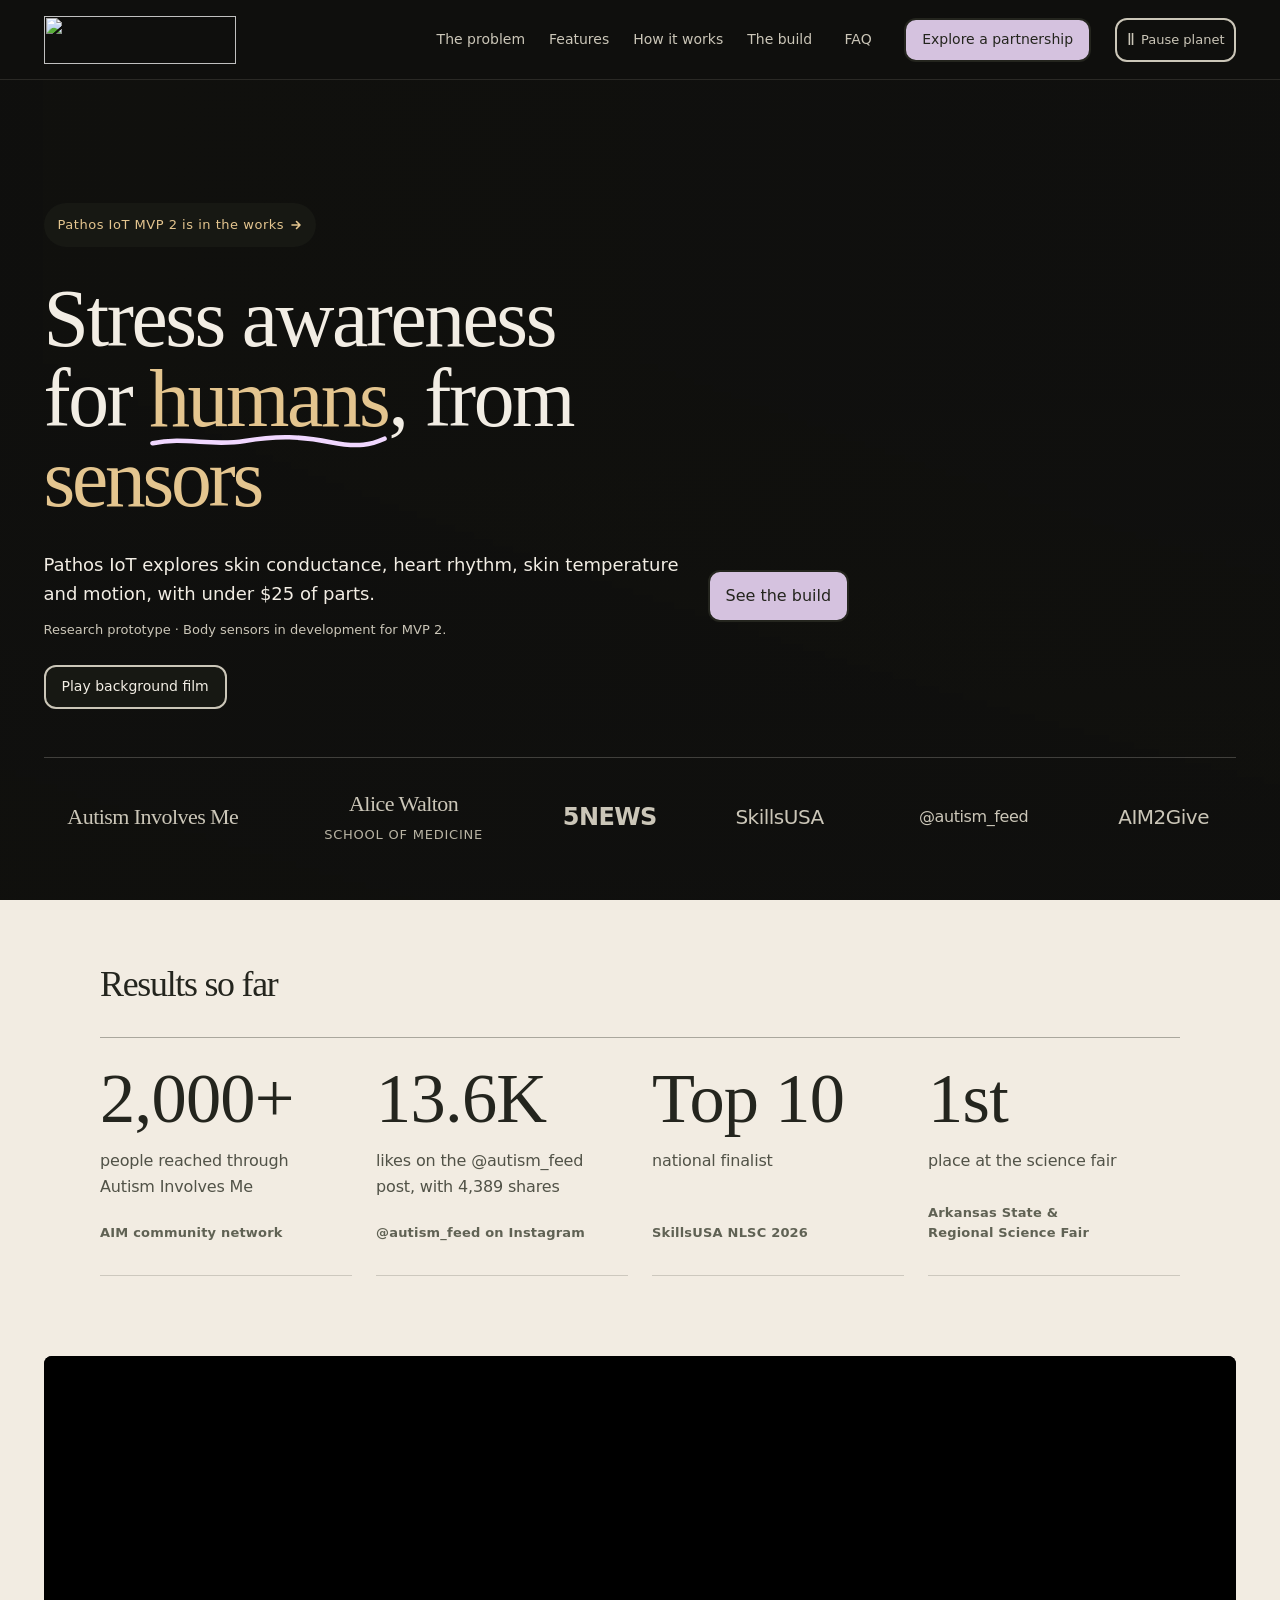
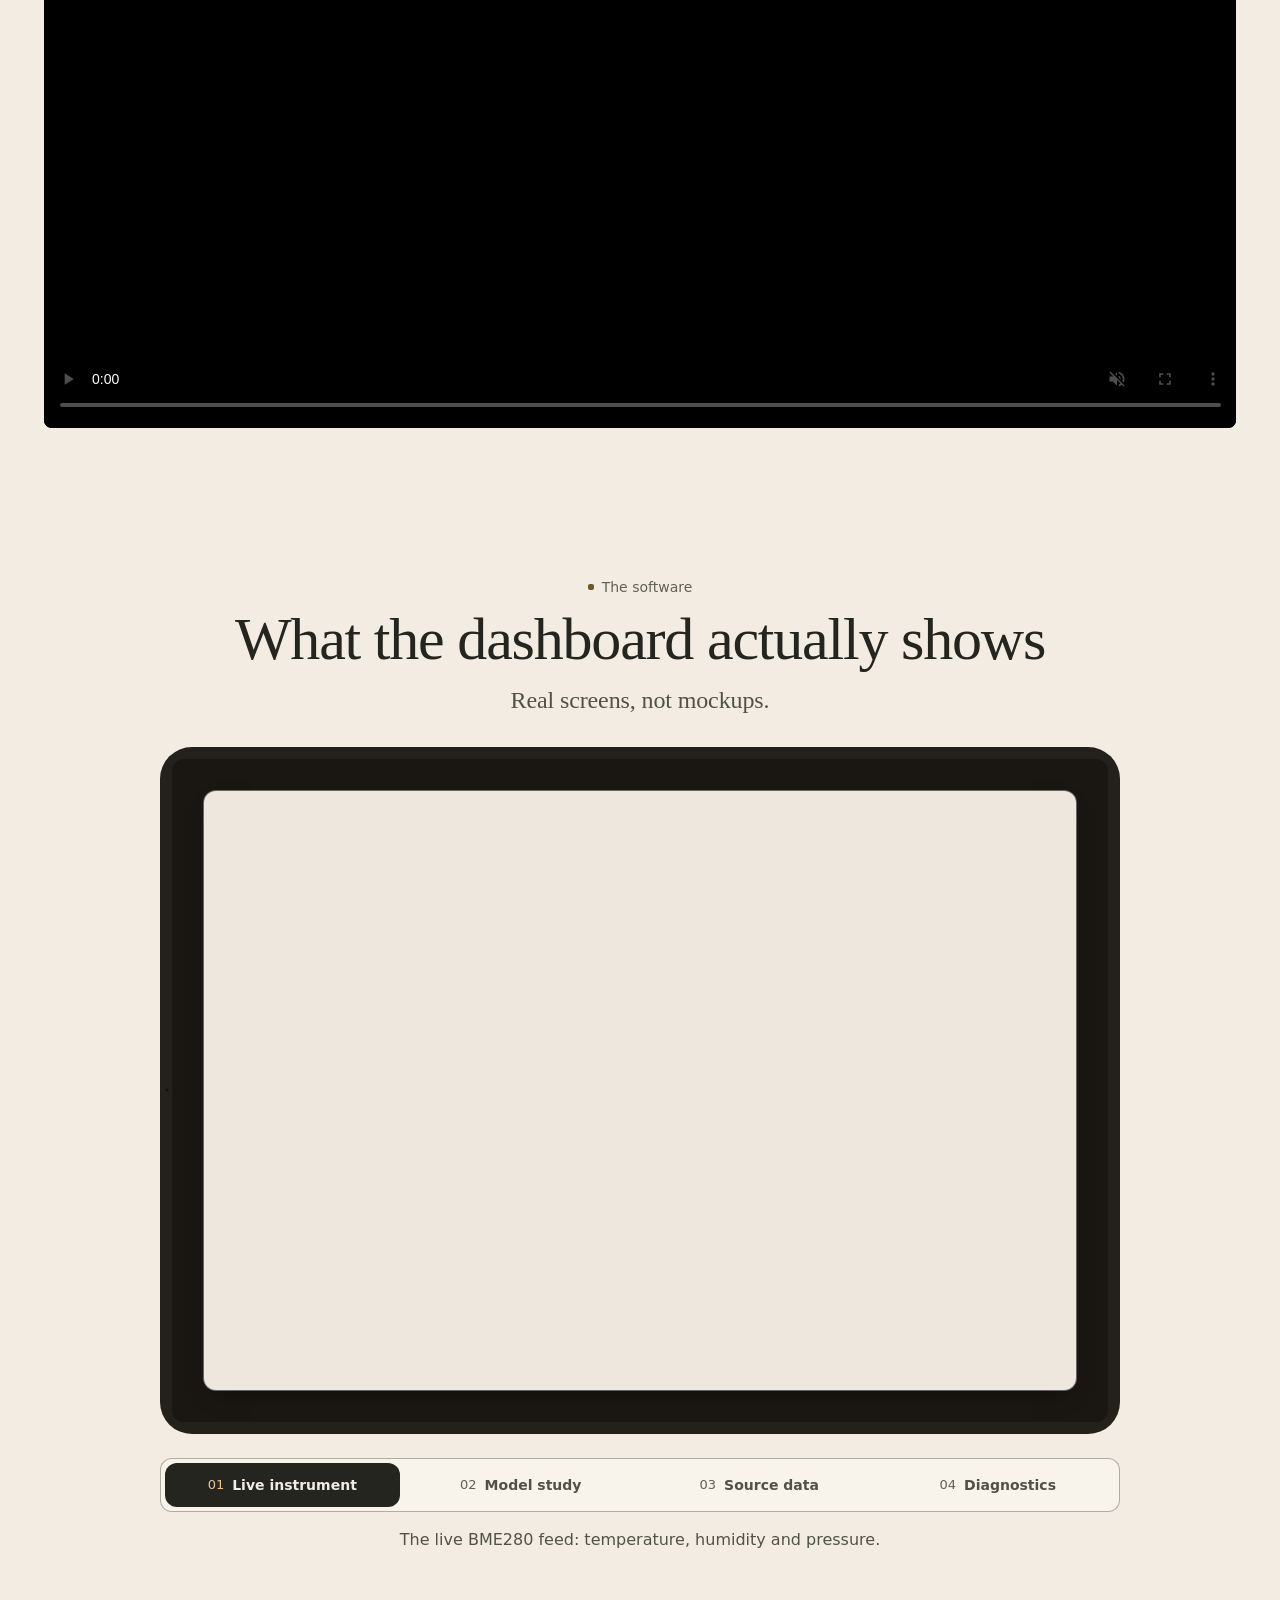
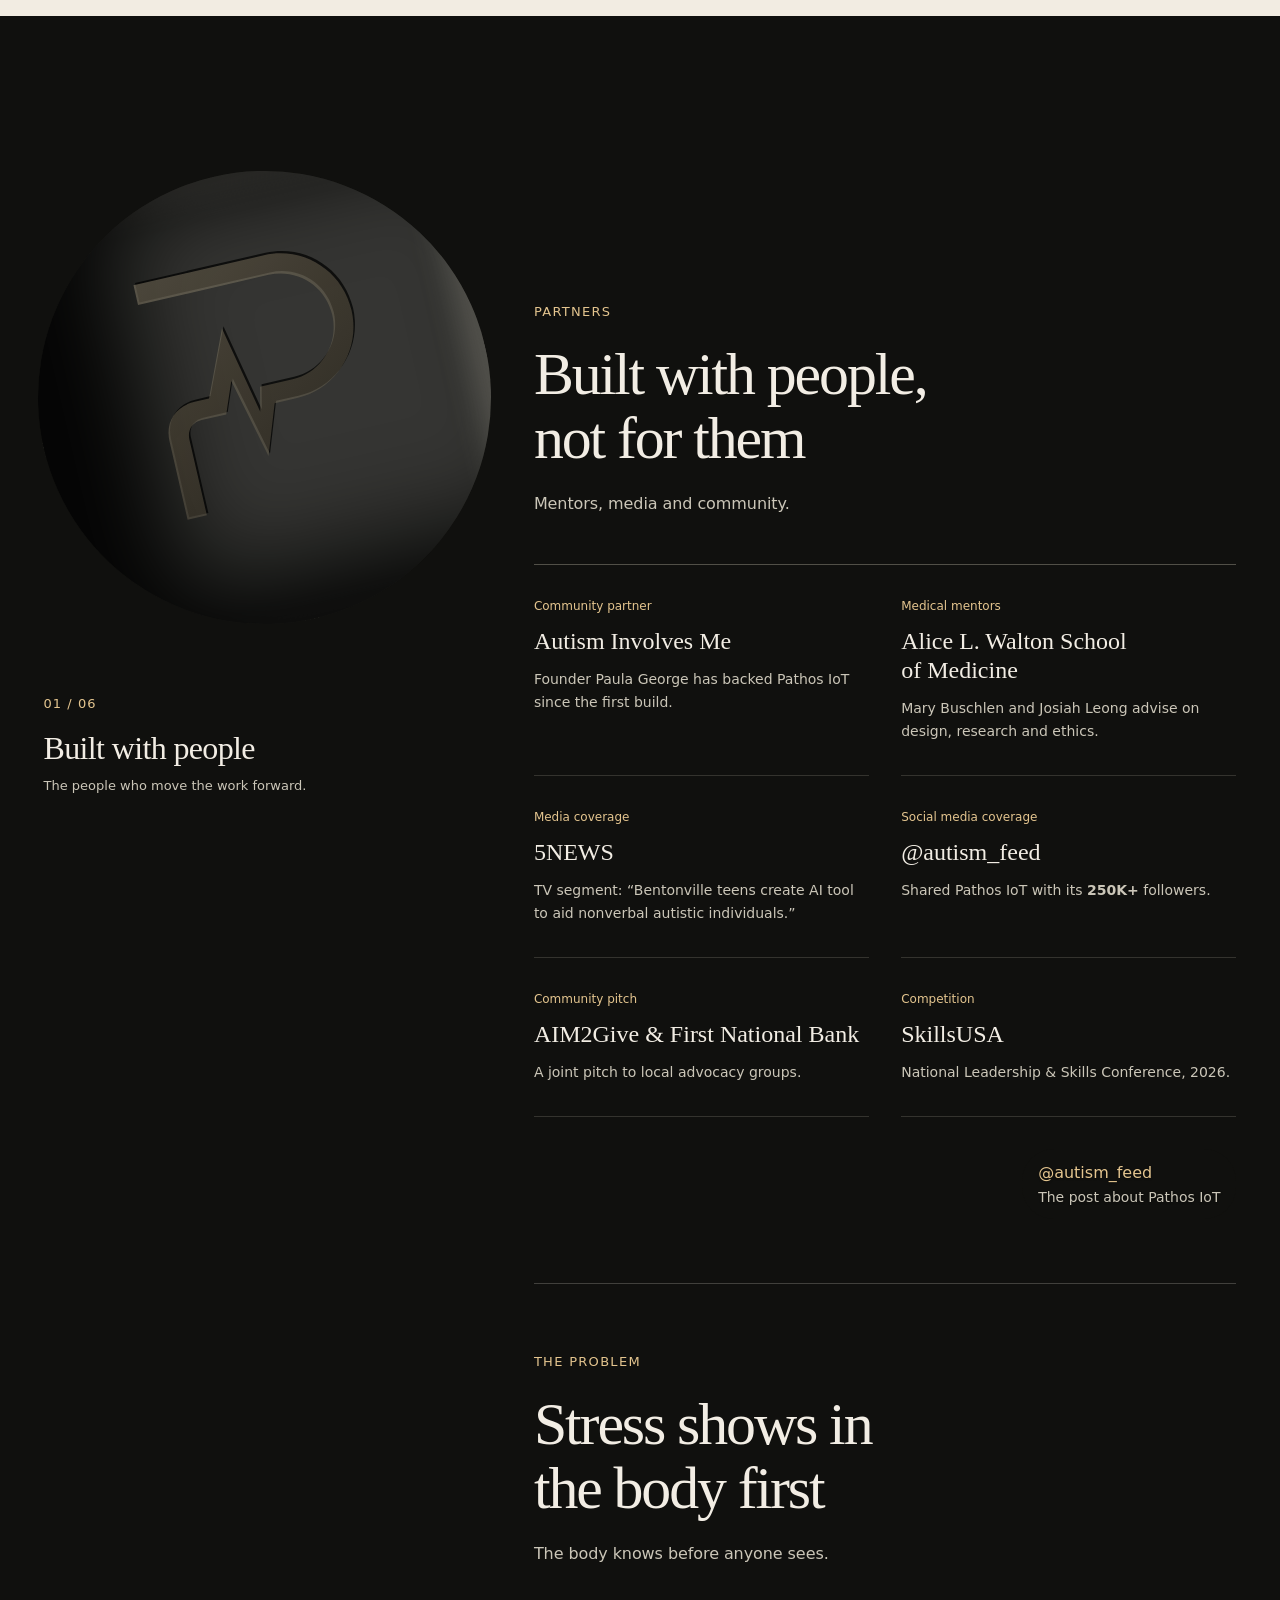
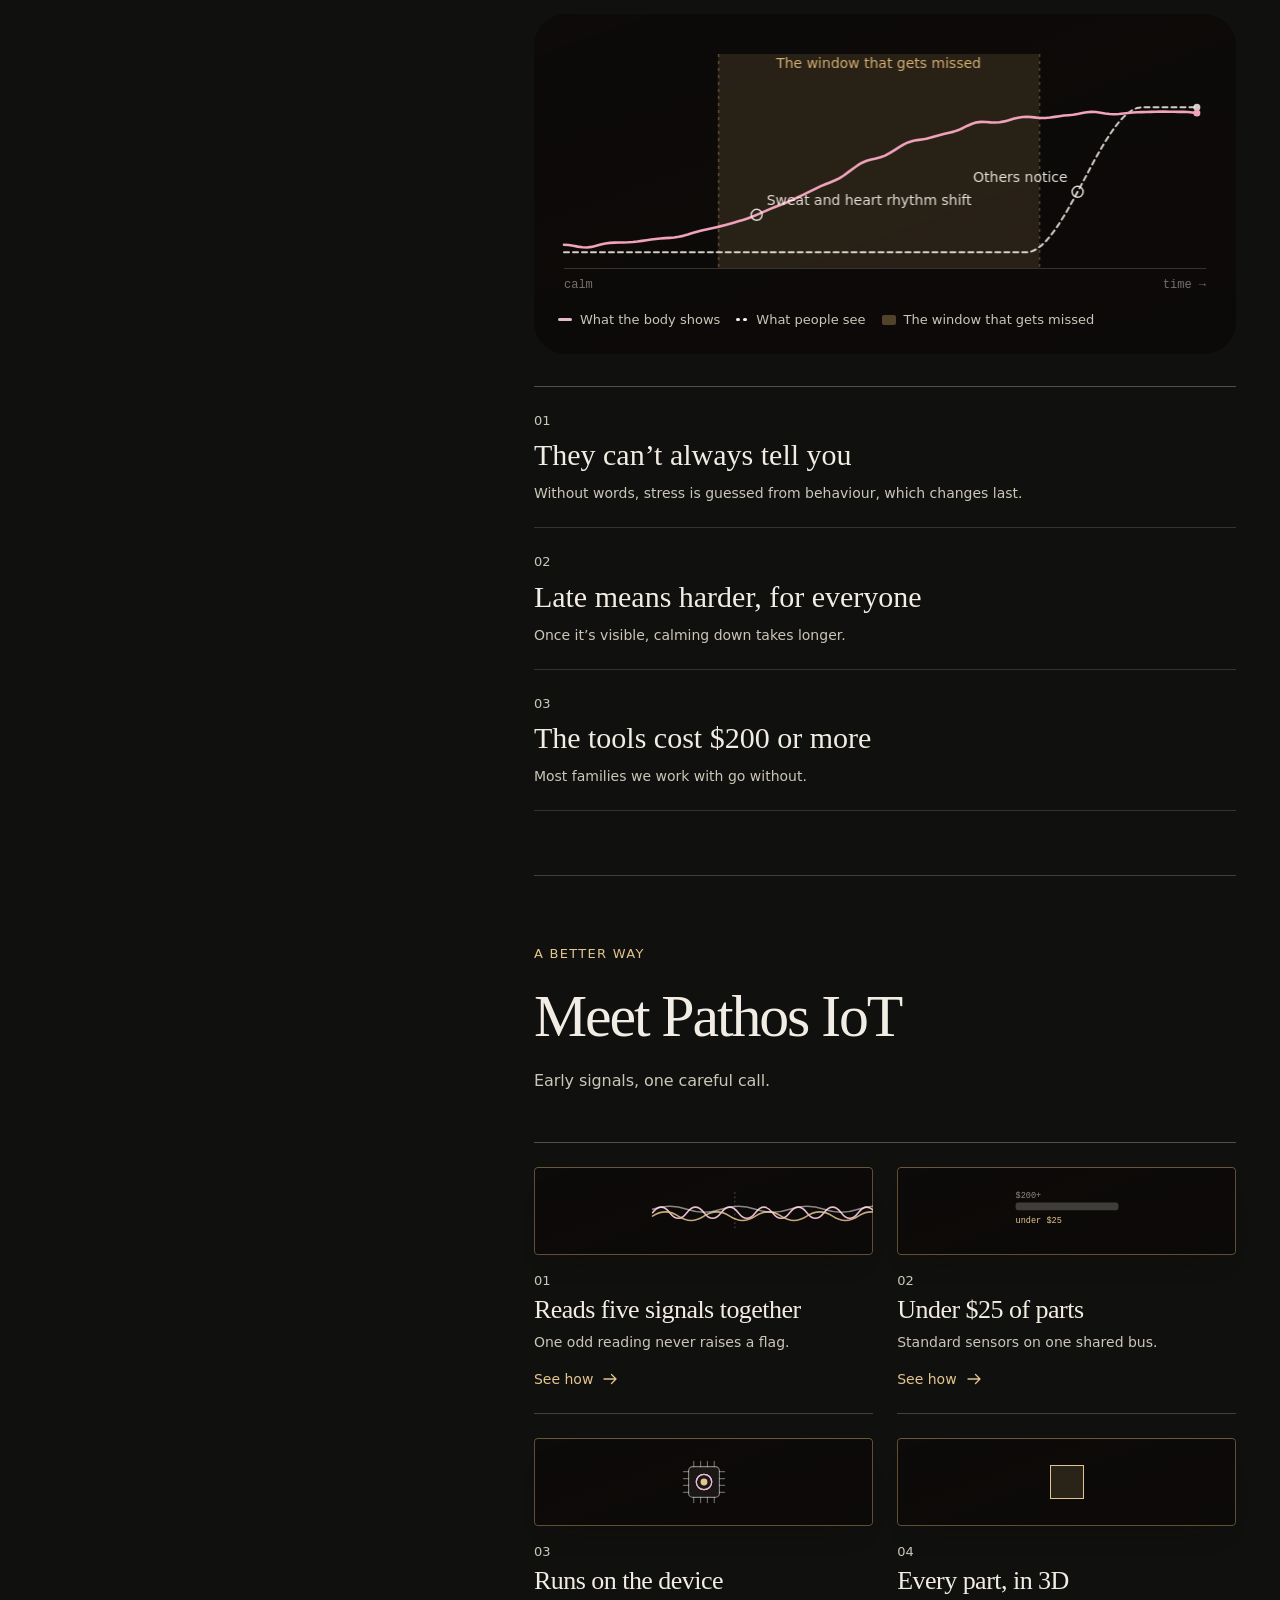
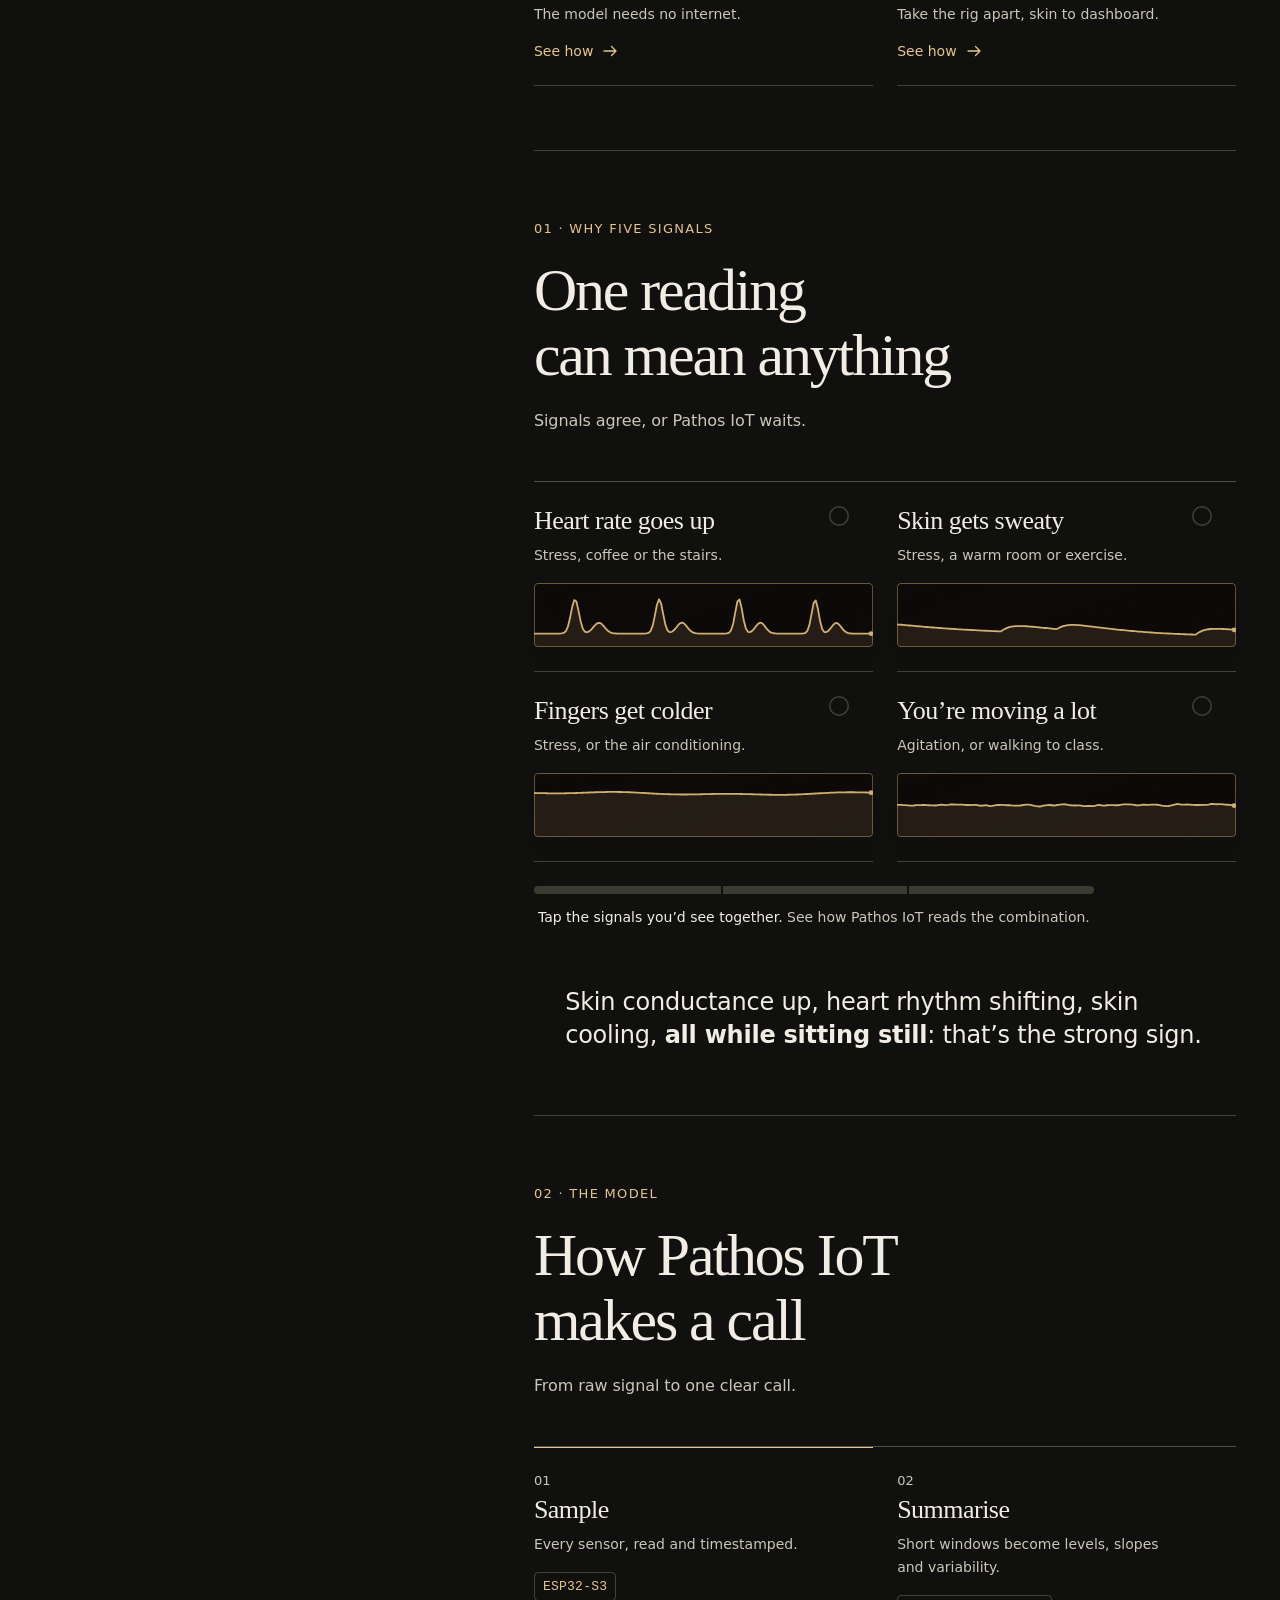
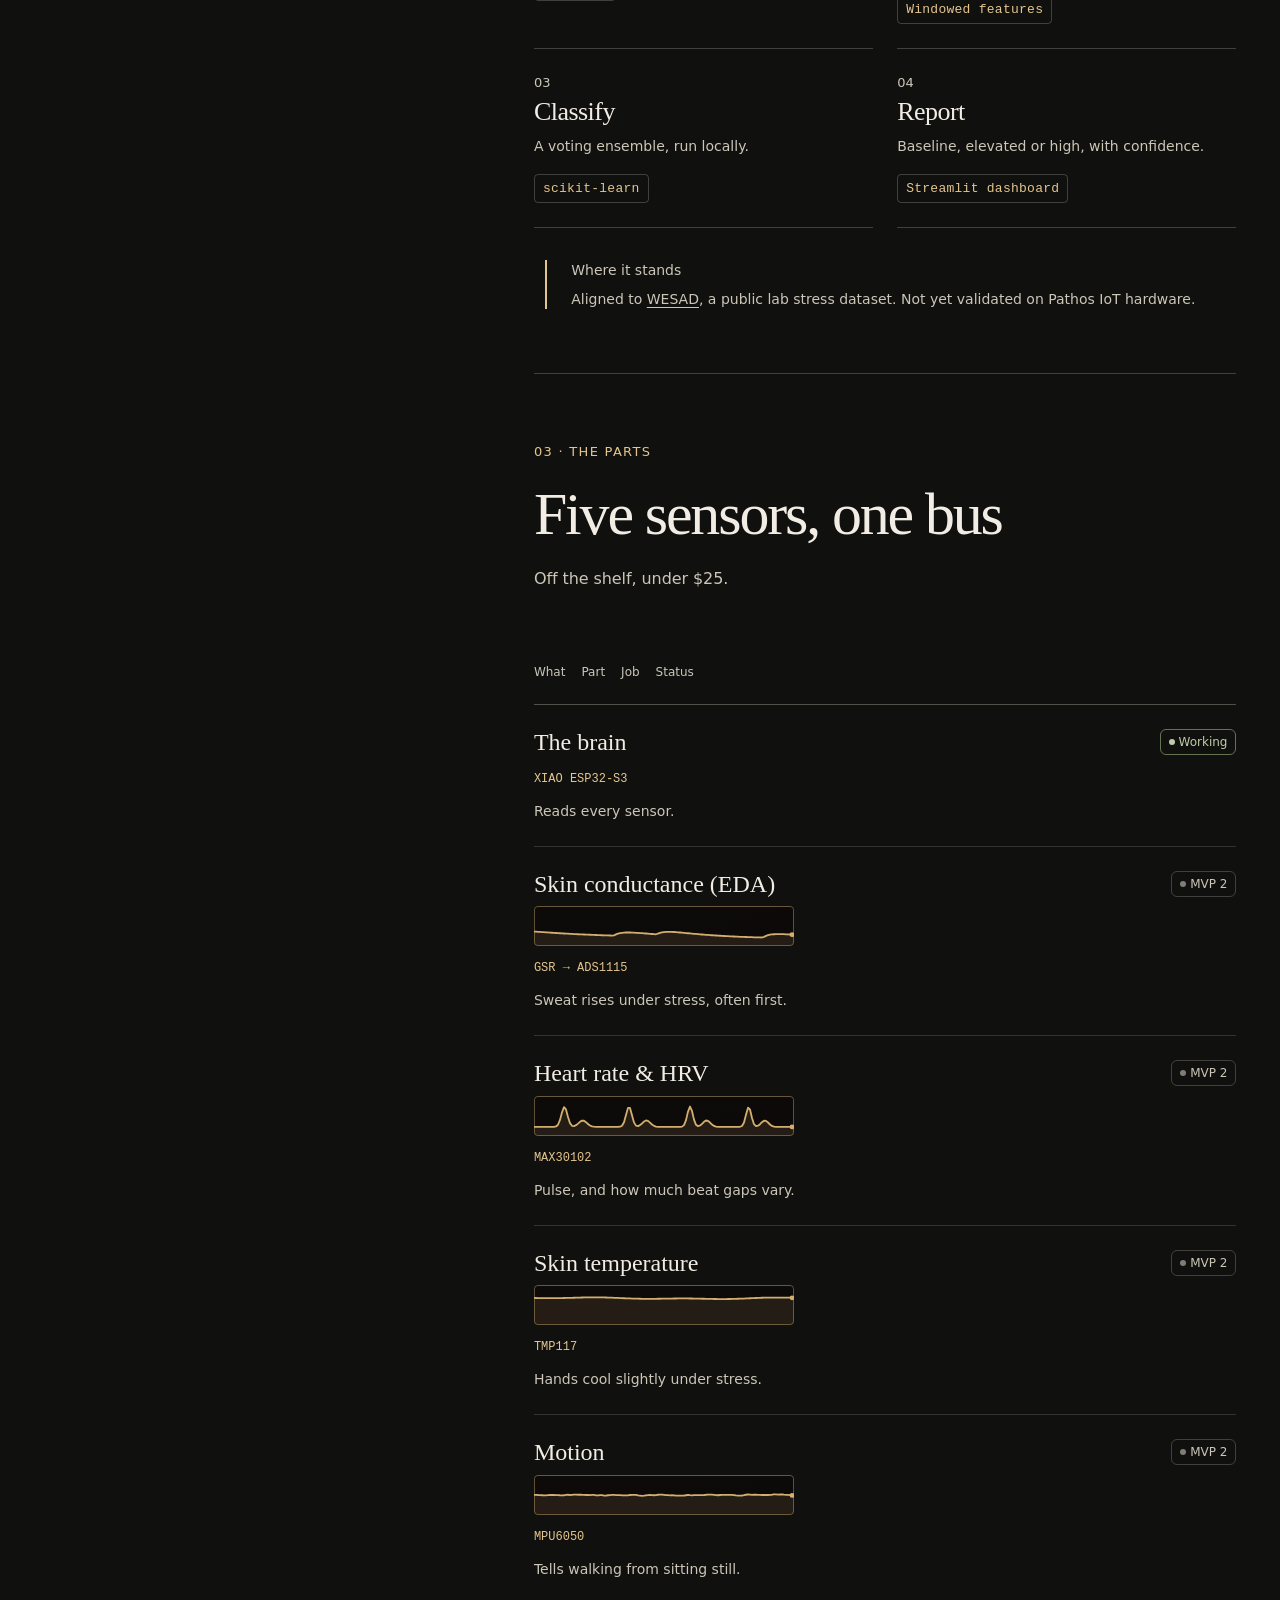
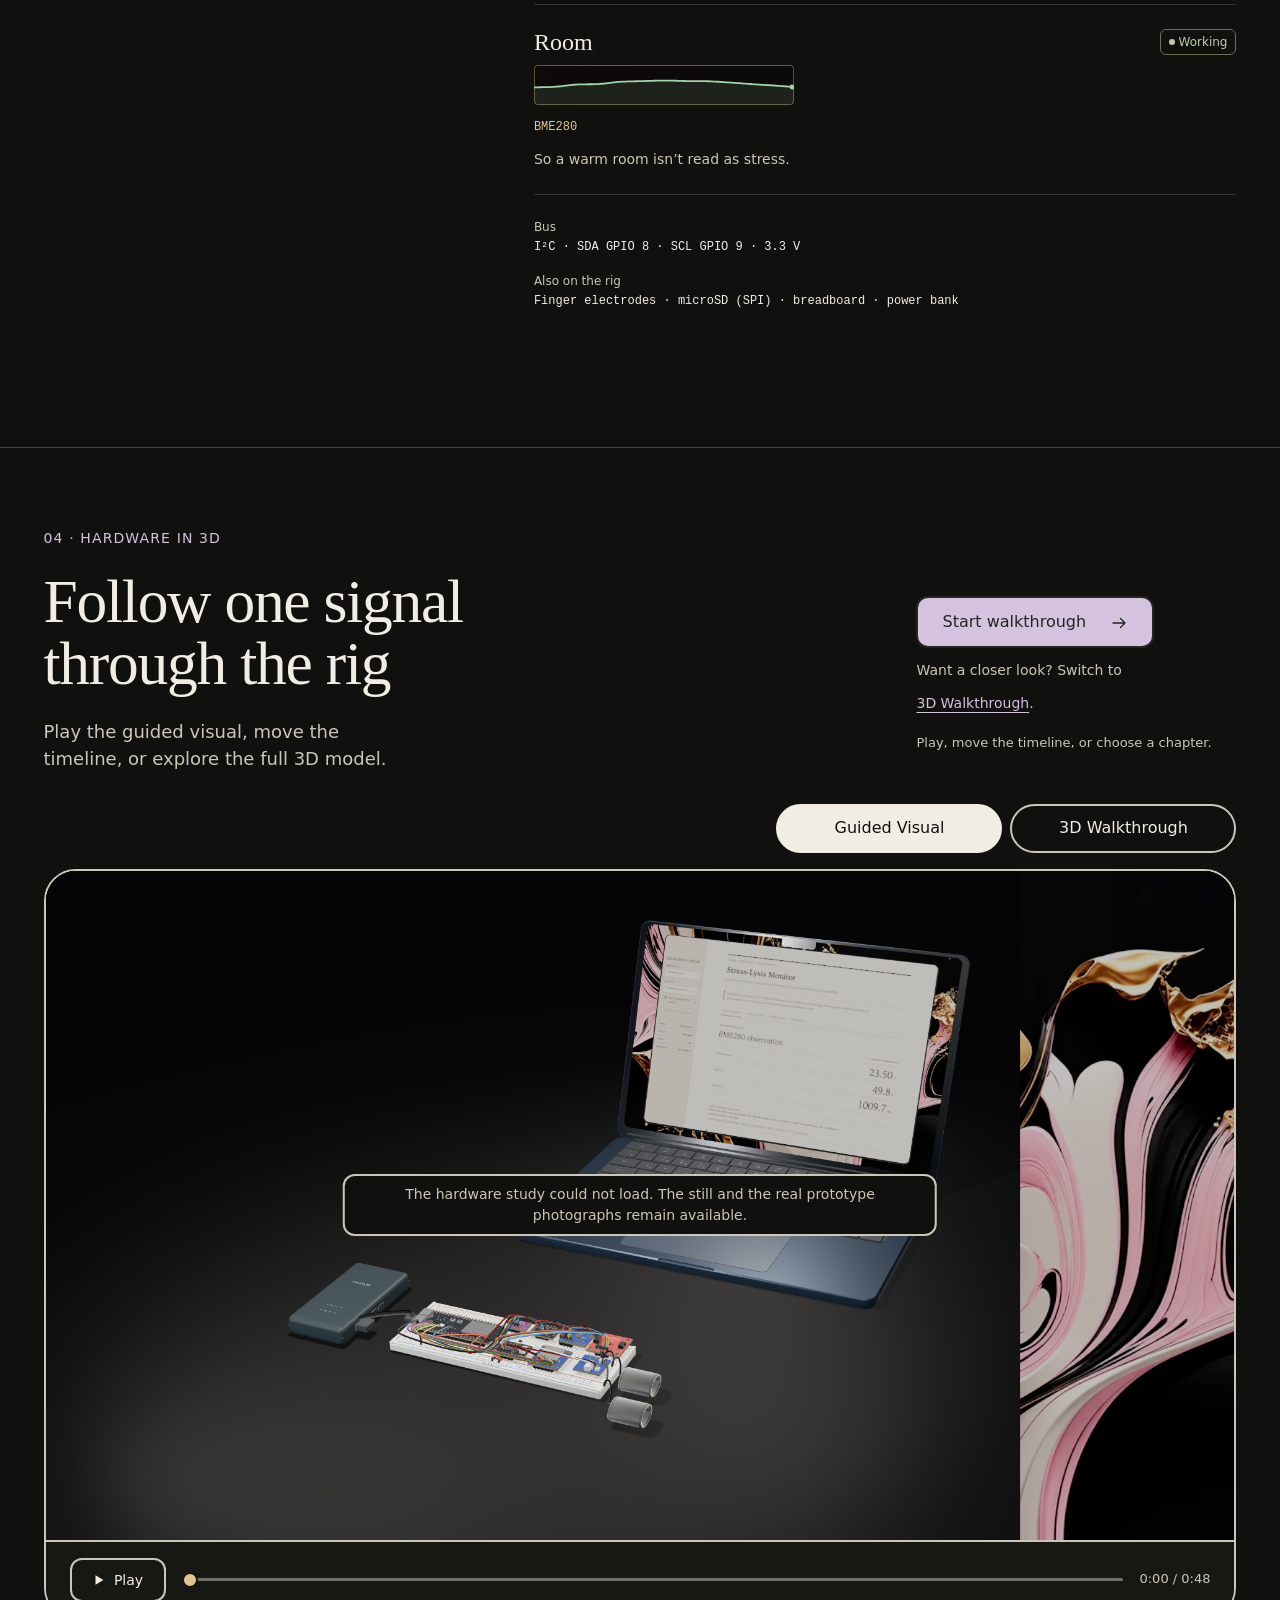
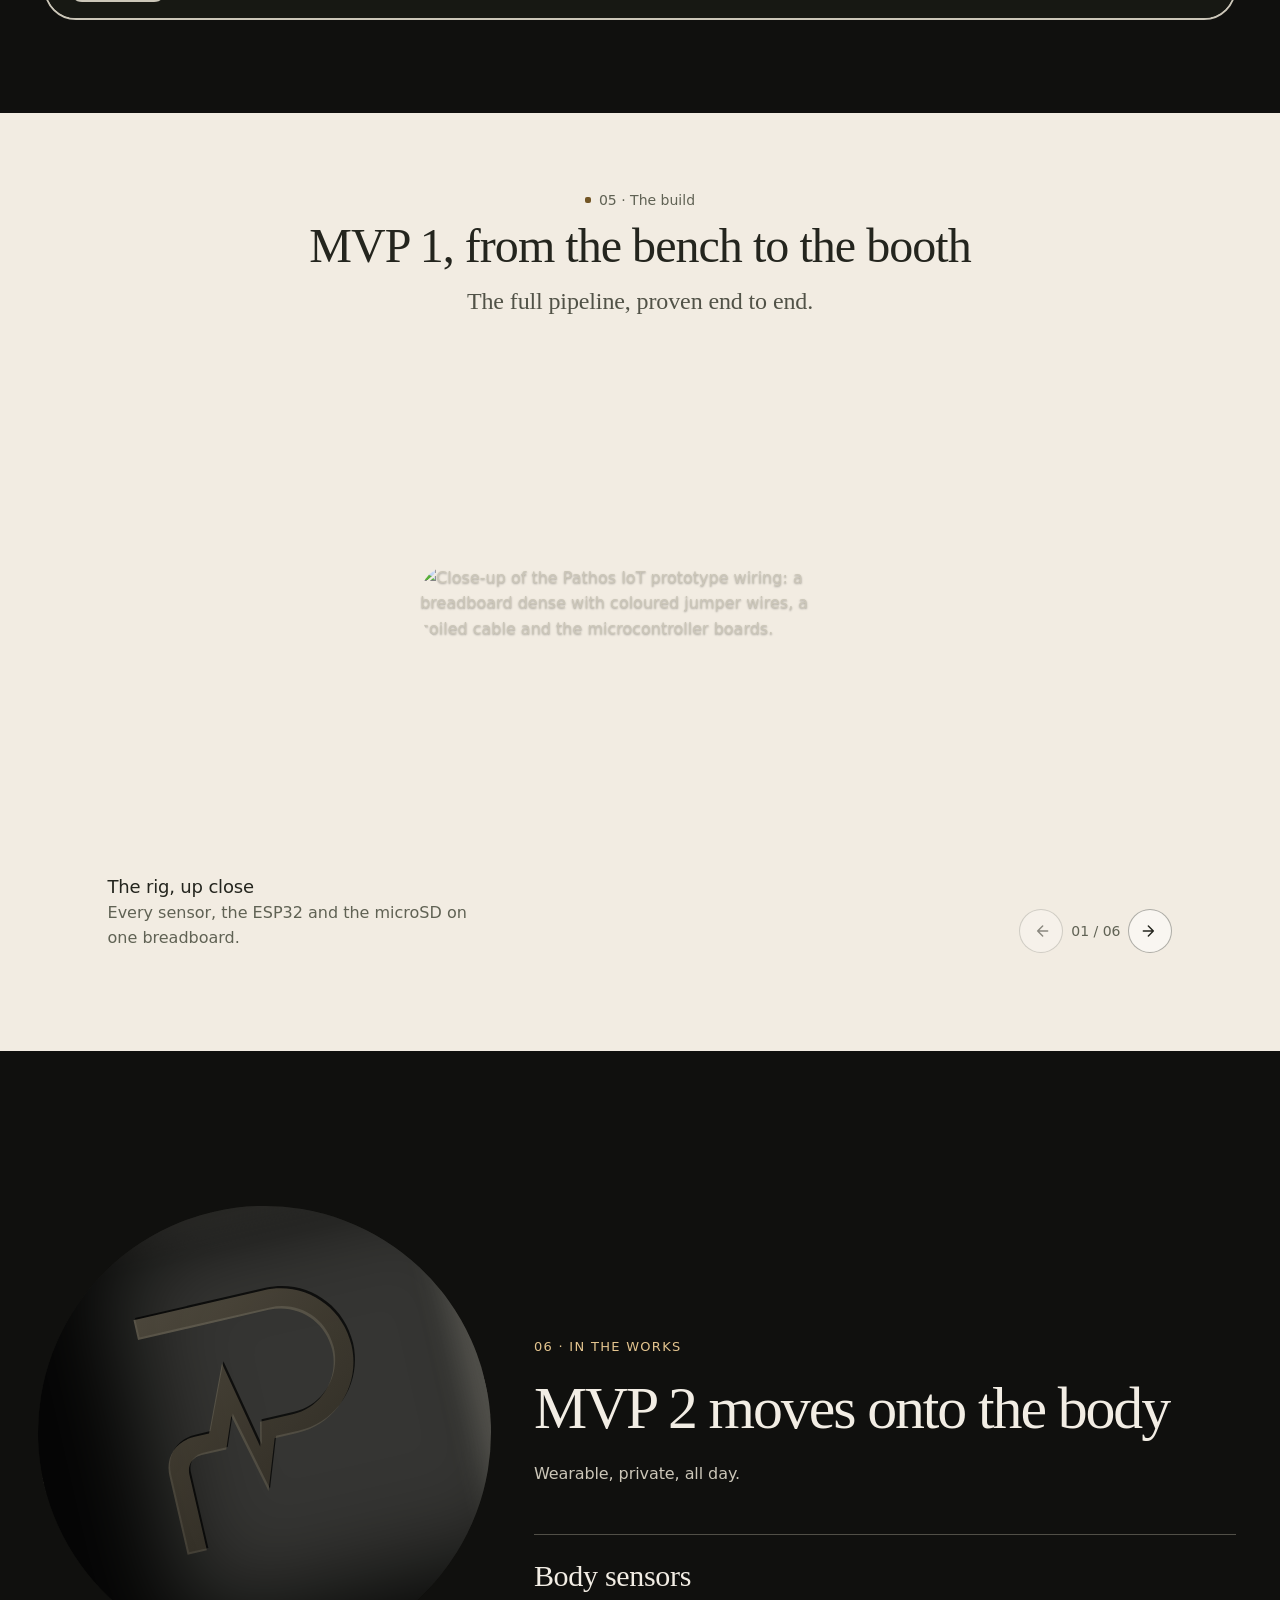
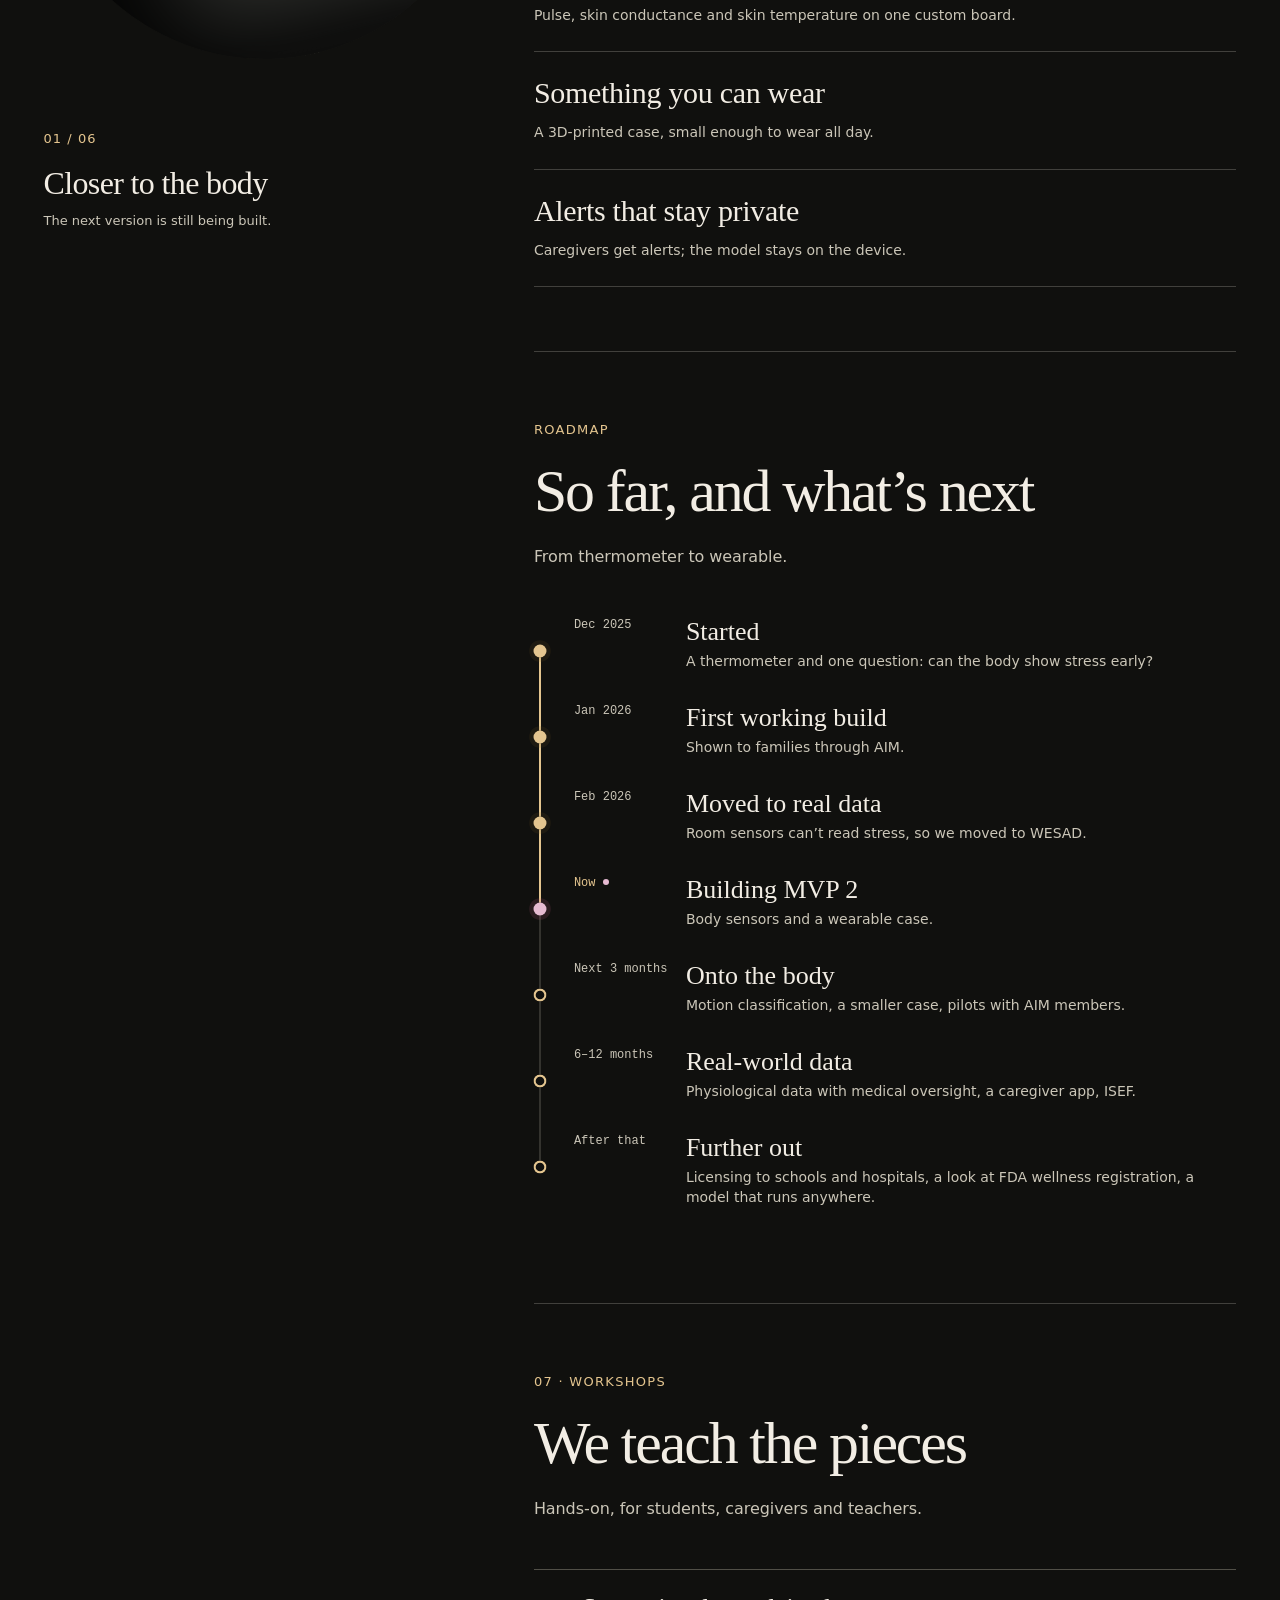
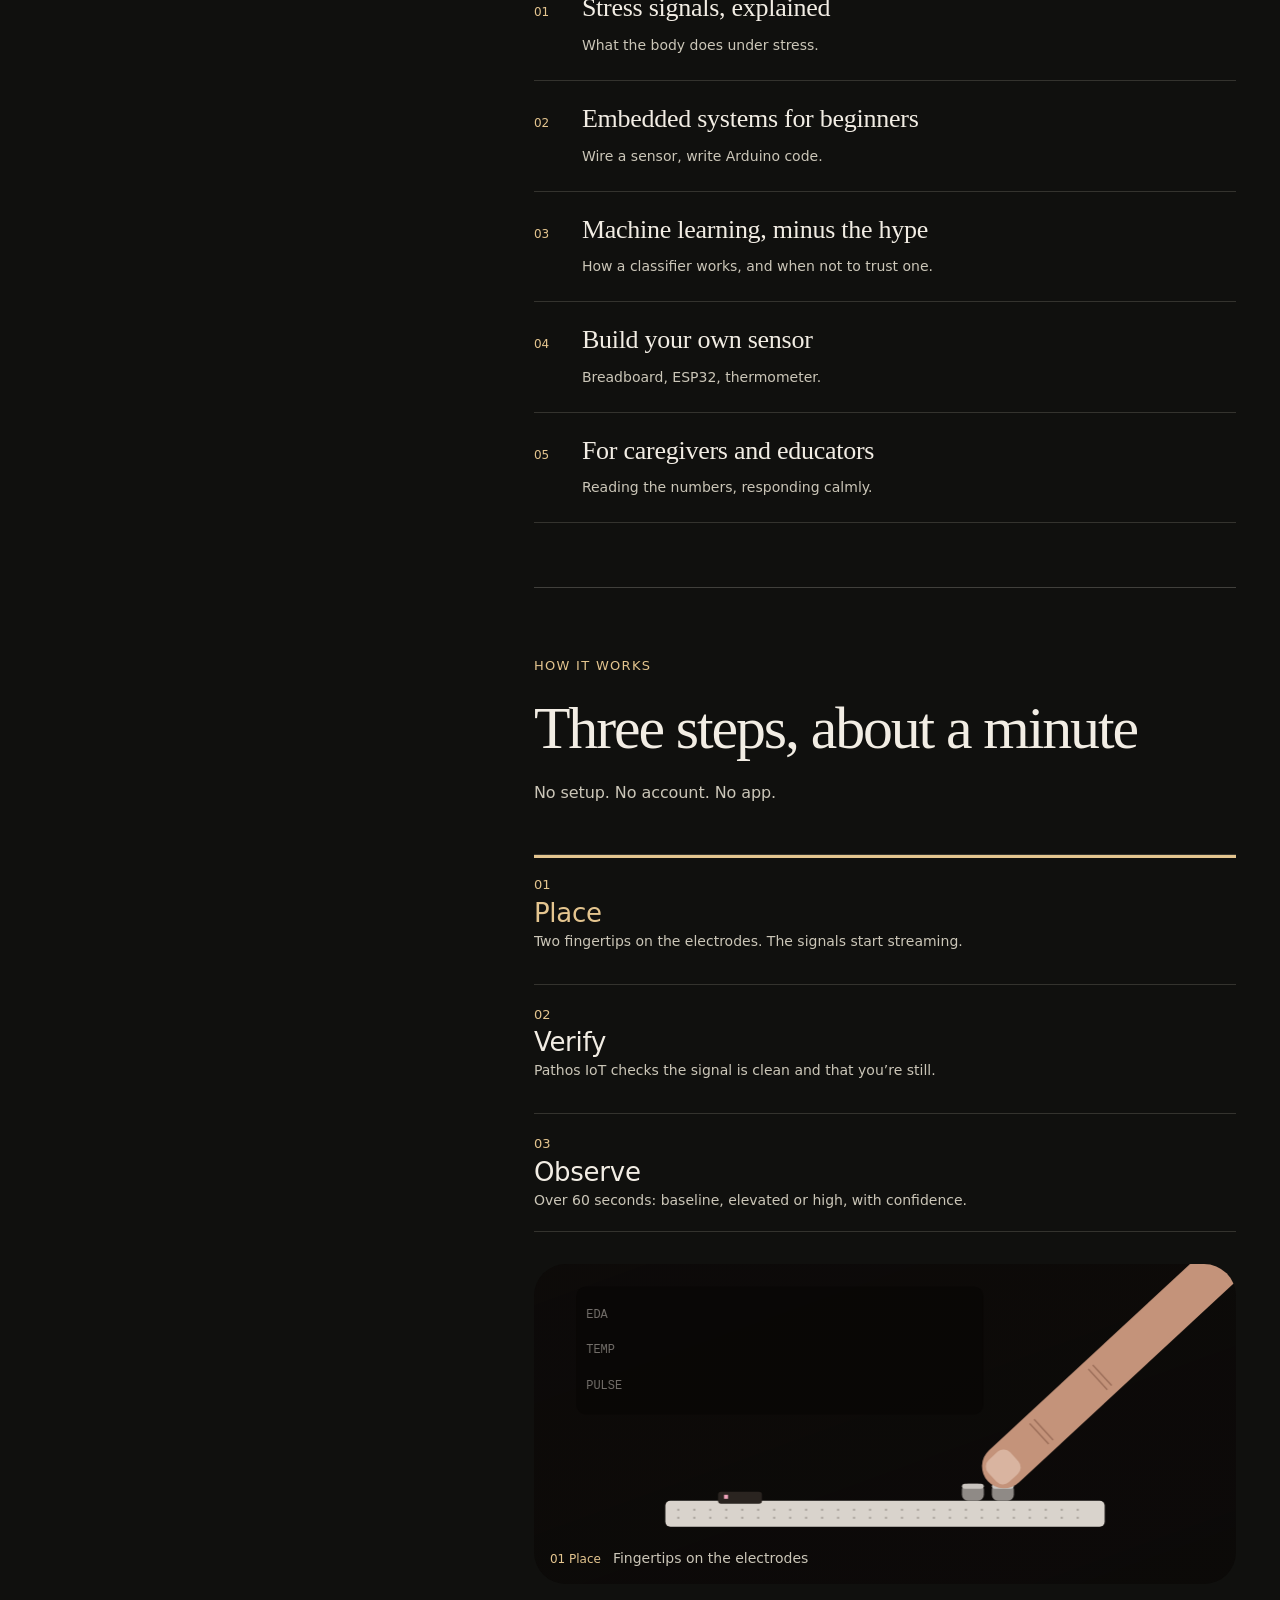
==== commit 11622fe6: "Remove duplicate project film playback timeline" ====
--- a/index.html
+++ b/index.html
@@ -127,7 +127,6 @@
         <p class="sr-only">A silent film that plays on its own. Stress builds in the body before people can say it. Pathos IoT senses skin conductance and temperature, streams the signals to the model and shows the result live. It cites 93.72% accuracy on the WESAD dataset with each person held out in turn, not yet measured on Pathos IoT hardware, and the SkillsUSA top 10 finish, then invites you to collaborate.</p>
         <div class="film-stage" id="filmStage">
             <video class="film-video" id="filmVideo" src="assets/film/film-1080.mp4?v=2" poster="assets/film/stills/p-00.webp" muted loop playsinline preload="none" controls disablepictureinpicture disableremoteplayback></video>
-            <div class="film-scrub" aria-hidden="true"><span id="filmScrub"></span></div>
         </div>
     </section>
 
--- a/integrated.css
+++ b/integrated.css
@@ -2568,8 +2568,7 @@
 /* ==========================================================================
    The PATHOS film (film.js)
    One section right after the results panel: the founder's film plays on
-   its own, muted and looping, with no controls, and a thin gold line shows
-   how far through it is.
+   its own, muted and looping, with one set of native playback controls.
    ========================================================================== */
 .film { position: relative; background: #000; }
 .film-stage { position: relative; overflow: hidden; width: 100%; height: 100svh; background: #000; }
@@ -2577,8 +2576,6 @@
   position: absolute; inset: 0; width: 100%; height: 100%; display: block;
   object-fit: cover; background: #000;
 }
-.film-scrub { position: absolute; z-index: 2; left: 0; right: 0; bottom: 0; height: 4px; background: rgba(255, 255, 255, 0.08); }
-.film-scrub span { display: block; height: 100%; background: var(--gold-light); transform-origin: left; transform: scaleX(0); }
 
 
 /* flow.css */
@@ -3317,7 +3314,7 @@
 :is(.caption-2,.caption-4,.title-4){font-size:var(--text-xs);line-height:1.5}
 /* One focus geometry, with a contrast-safe color for each surface. */
 :is(#hero,.nav,.planet-story,#prototype,#contact,.site-foot,.lightbox,#film,.study-nav,.study-foot){--focus-color:var(--color-accent);--focus-halo:var(--color-dark)}
-:is(a,button,input,select,textarea,summary,[tabindex]):focus-visible{
+:is(a,button,input,select,textarea,summary,video[controls],[tabindex]):focus-visible{
   outline:var(--focus-width) solid var(--focus-color)!important;
   outline-offset:var(--focus-offset)!important;
   box-shadow:0 0 0 2px var(--focus-halo)!important;
@@ -3700,13 +3697,3 @@
 /* Playback controls remain readable against either frame of the films. */
 .hero-film-control{position:relative;z-index:3;display:inline-flex;align-items:center;justify-content:center;min-width:44px;min-height:44px;margin-top:24px;padding:10px 16px;border:2px solid var(--color-on-dark-muted);border-radius:var(--radius-control);background:var(--color-dark-raised);color:var(--color-on-dark);font:500 var(--text-sm)/1.4 var(--font-ui);cursor:pointer}
 .hero-film-control:hover{background:var(--color-dark-hover);border-color:var(--color-accent)}
-.film-stage--seekable .film-video{height:calc(100% - 44px)}
-.film-stage--seekable .film-scrub{height:44px;padding:0 16px;display:flex;align-items:center;background:var(--color-dark-raised)}
-.film-stage--seekable .film-scrub>span{display:none}
-.film-seek{--seek-progress:0%;appearance:none;-webkit-appearance:none;width:100%;height:44px;min-width:44px;margin:0;background:transparent;cursor:pointer;accent-color:var(--color-accent)}
-.film-seek:disabled{cursor:default;opacity:.55}
-.film-seek::-webkit-slider-runnable-track{height:4px;border-radius:2px;background:linear-gradient(to right,var(--color-accent) 0 var(--seek-progress),var(--color-control-track) var(--seek-progress) 100%)}
-.film-seek::-moz-range-track{height:4px;border-radius:2px;background:var(--color-control-track)}
-.film-seek::-moz-range-progress{height:4px;border-radius:2px;background:var(--color-accent)}
-.film-seek::-webkit-slider-thumb{appearance:none;-webkit-appearance:none;width:14px;height:14px;margin-top:-5px;border:2px solid var(--color-accent);border-radius:50%;background:var(--color-accent)}
-.film-seek::-moz-range-thumb{width:10px;height:10px;border:2px solid var(--color-accent);border-radius:50%;background:var(--color-accent)}
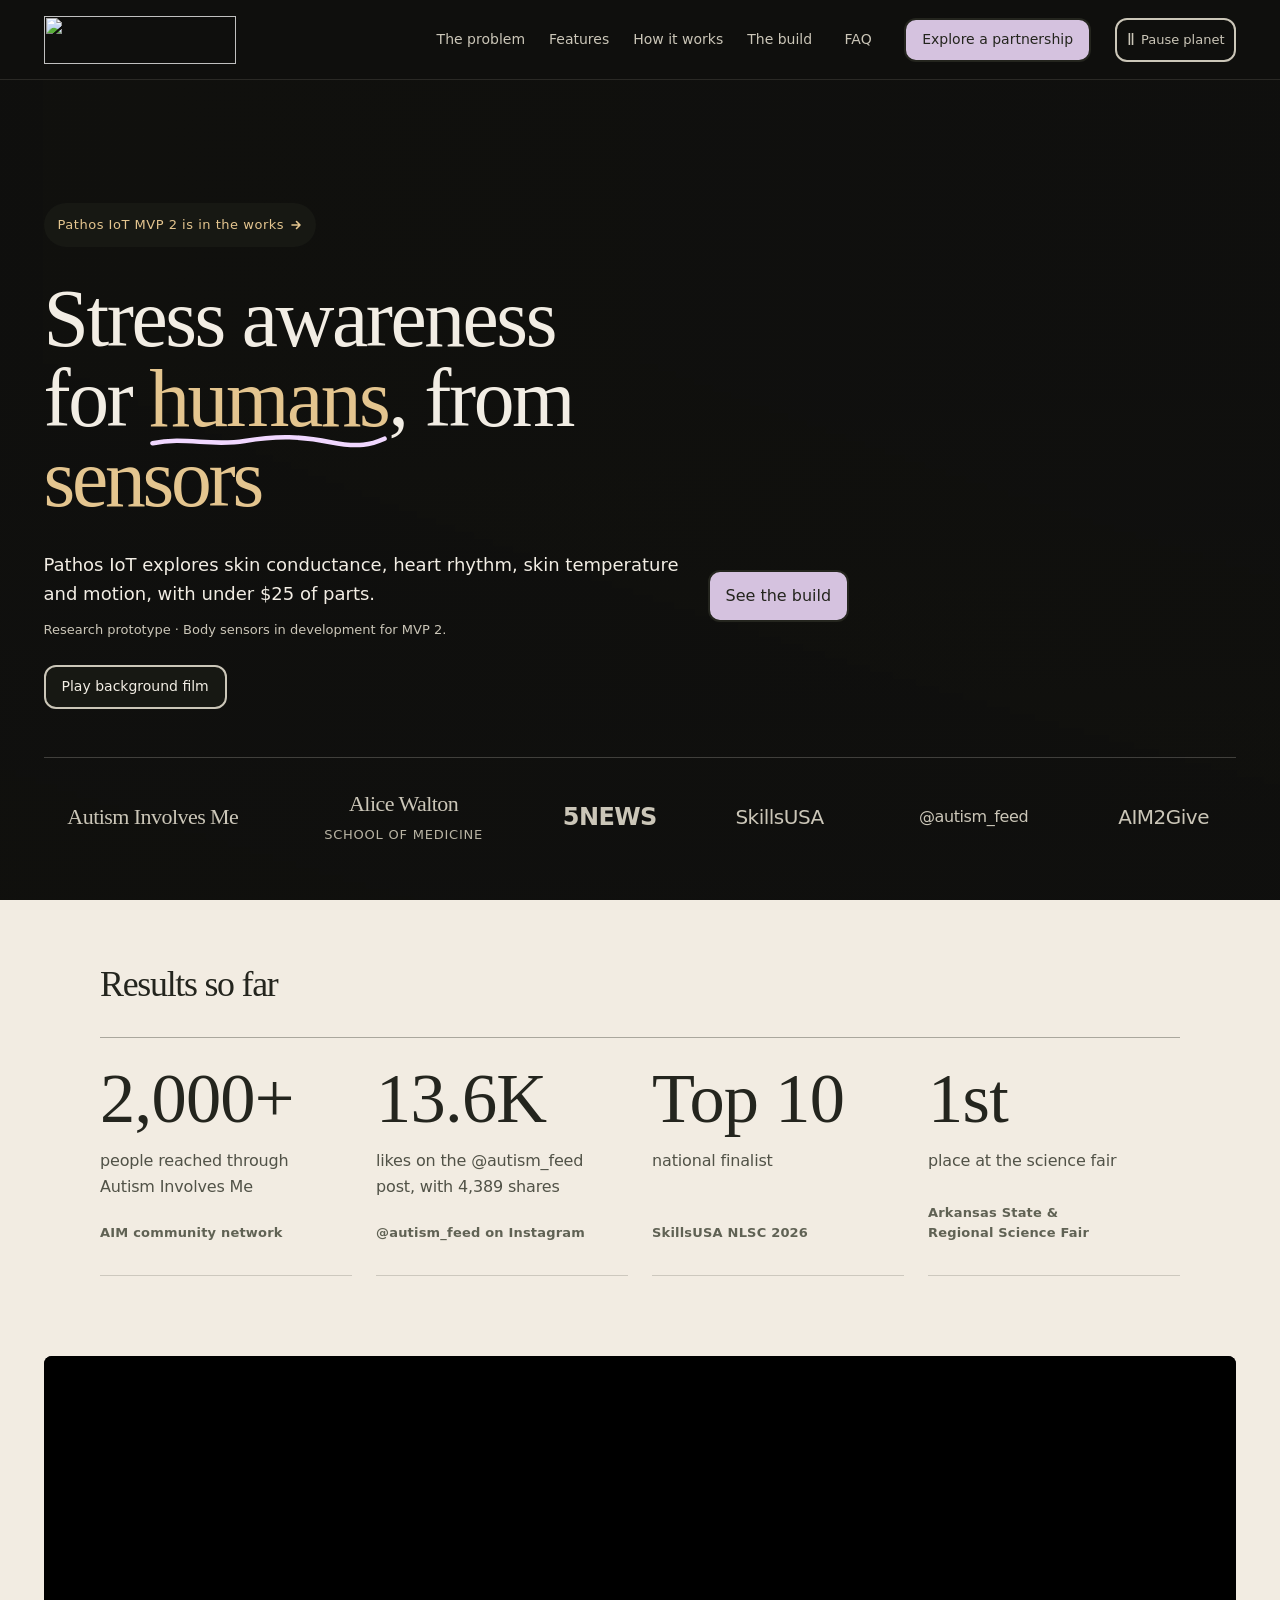
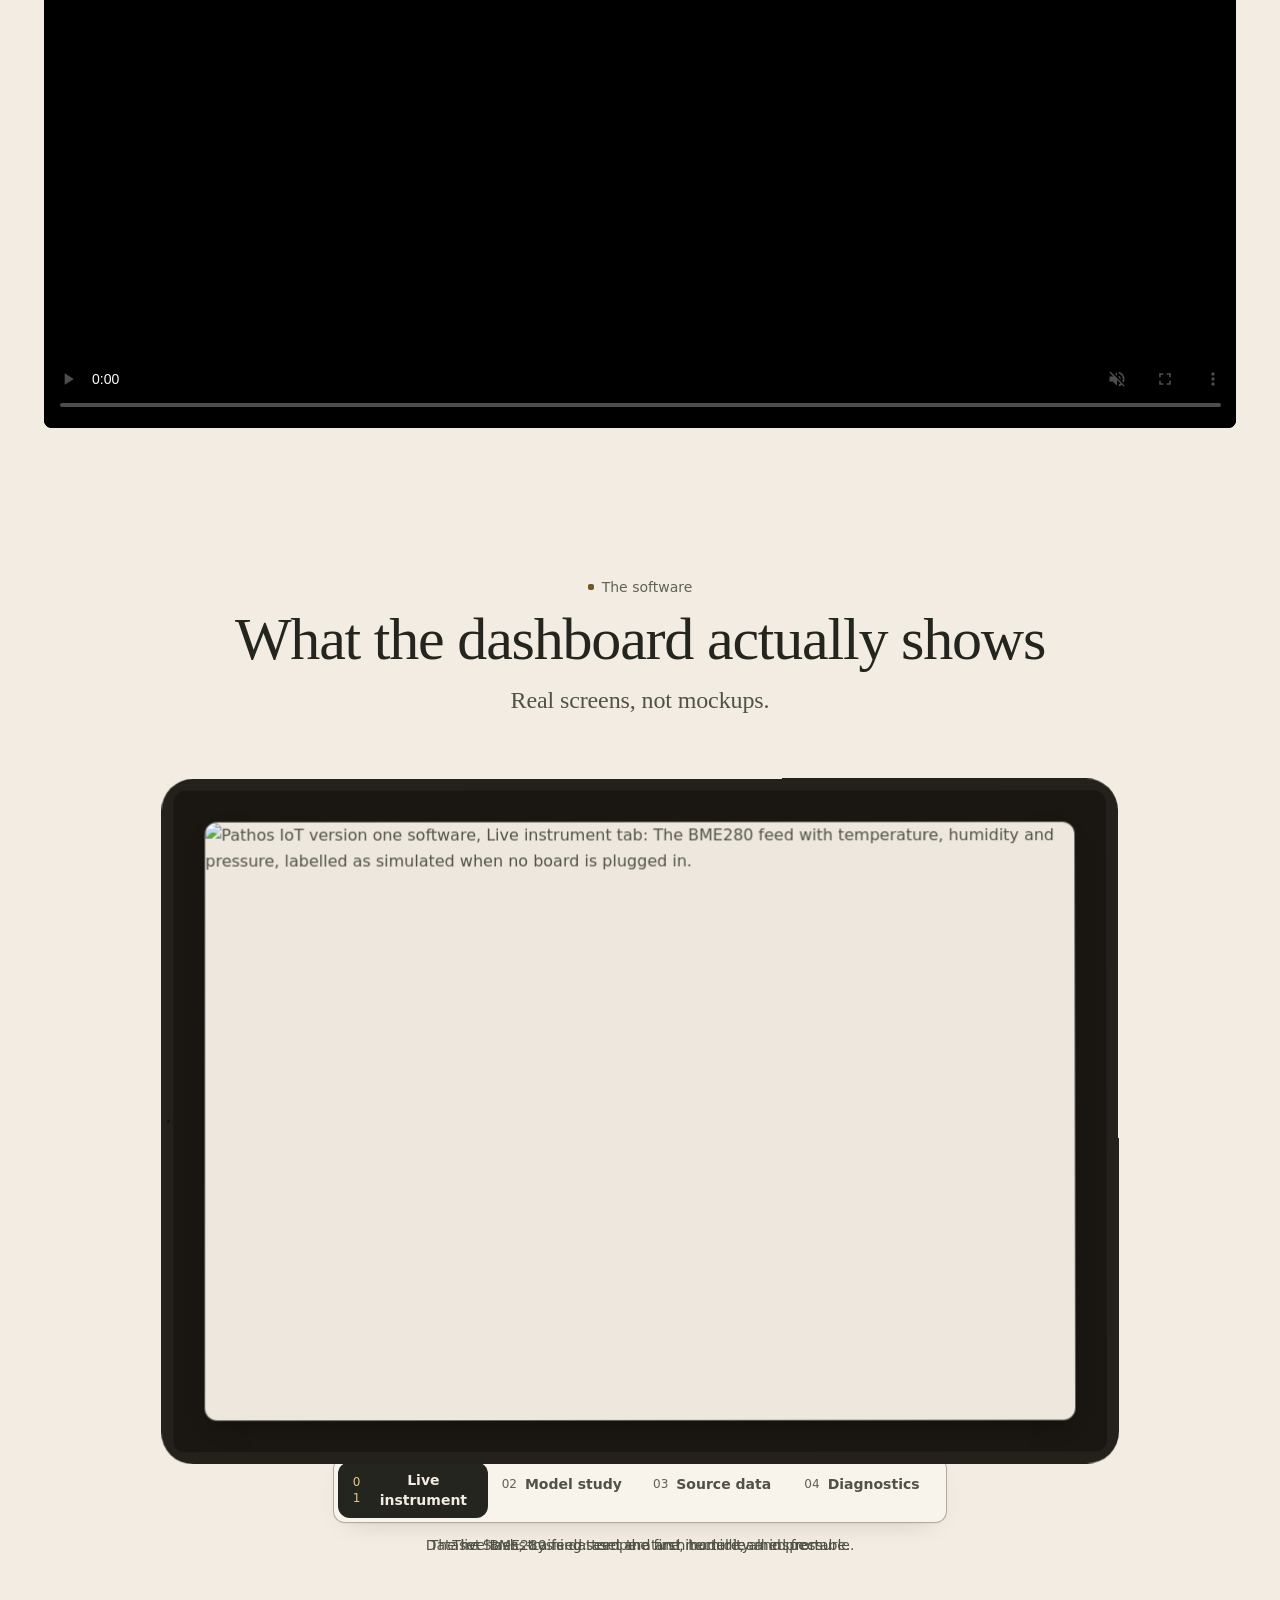
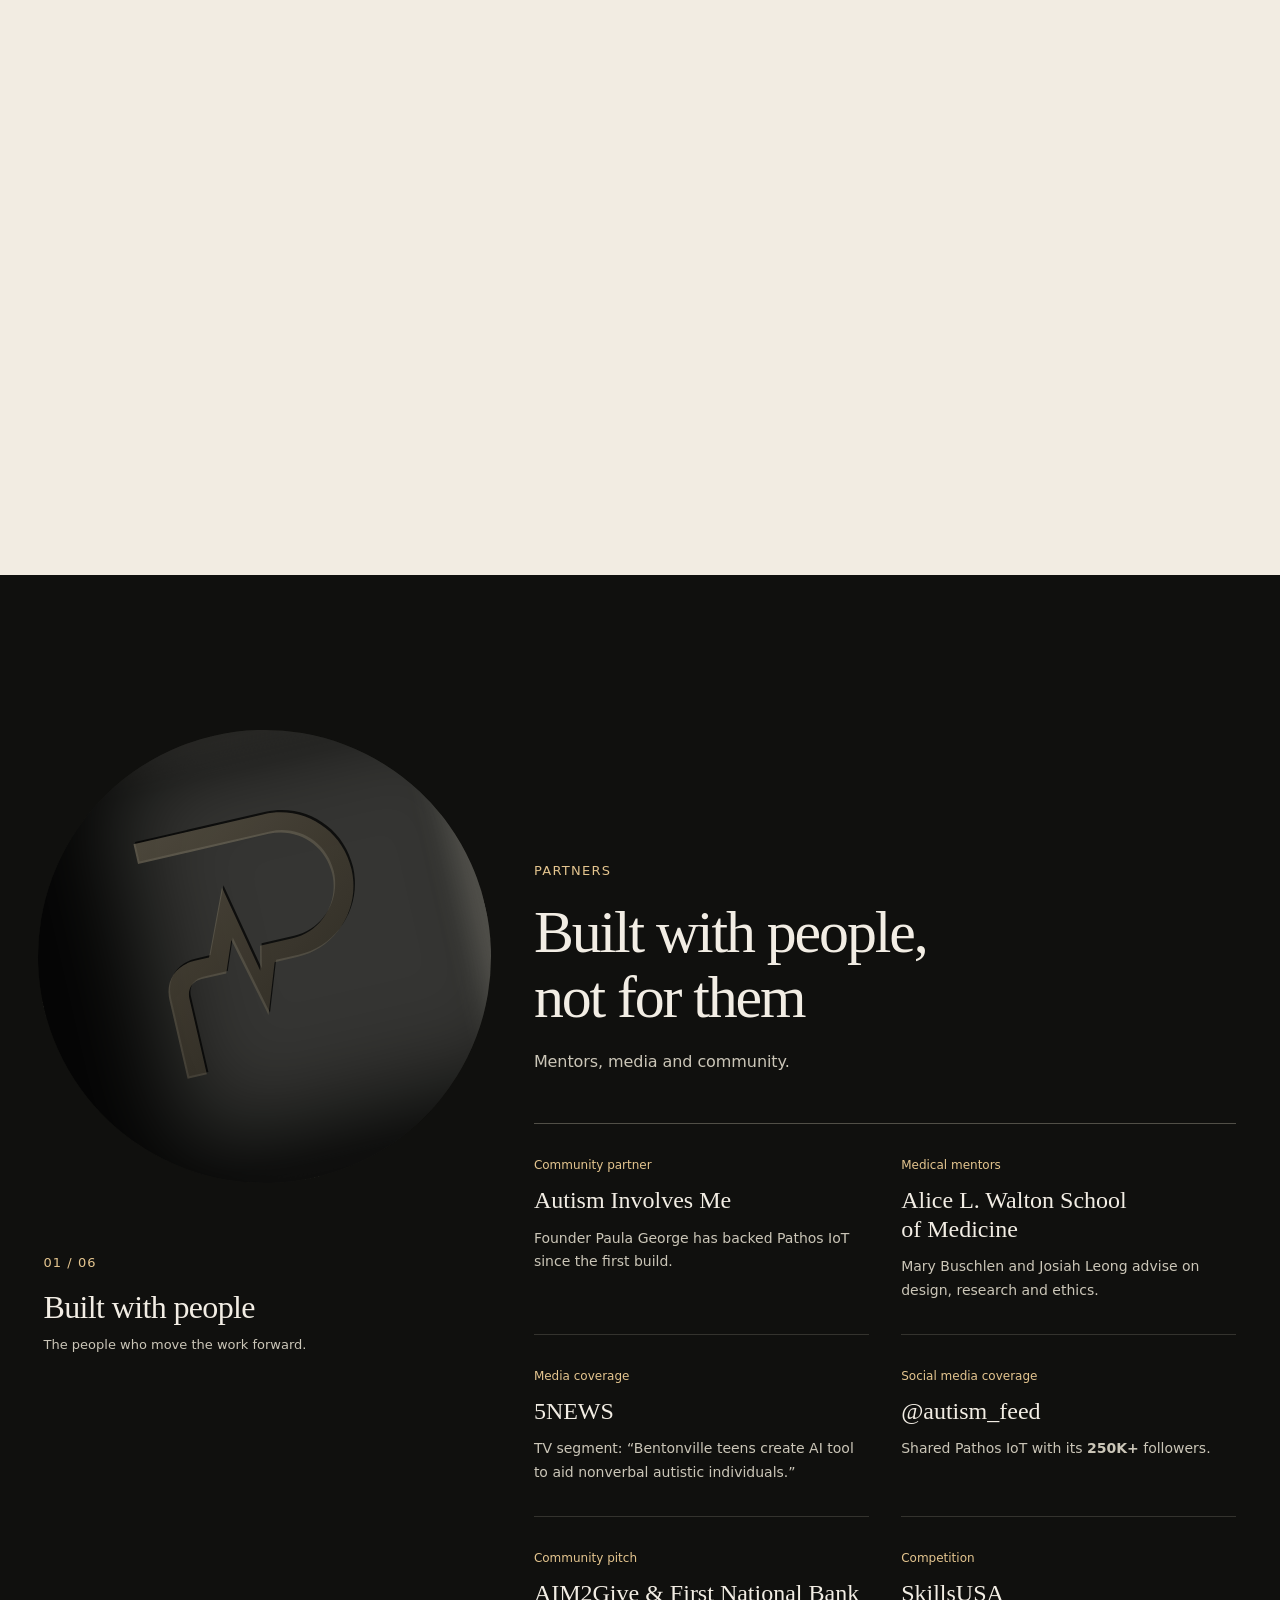
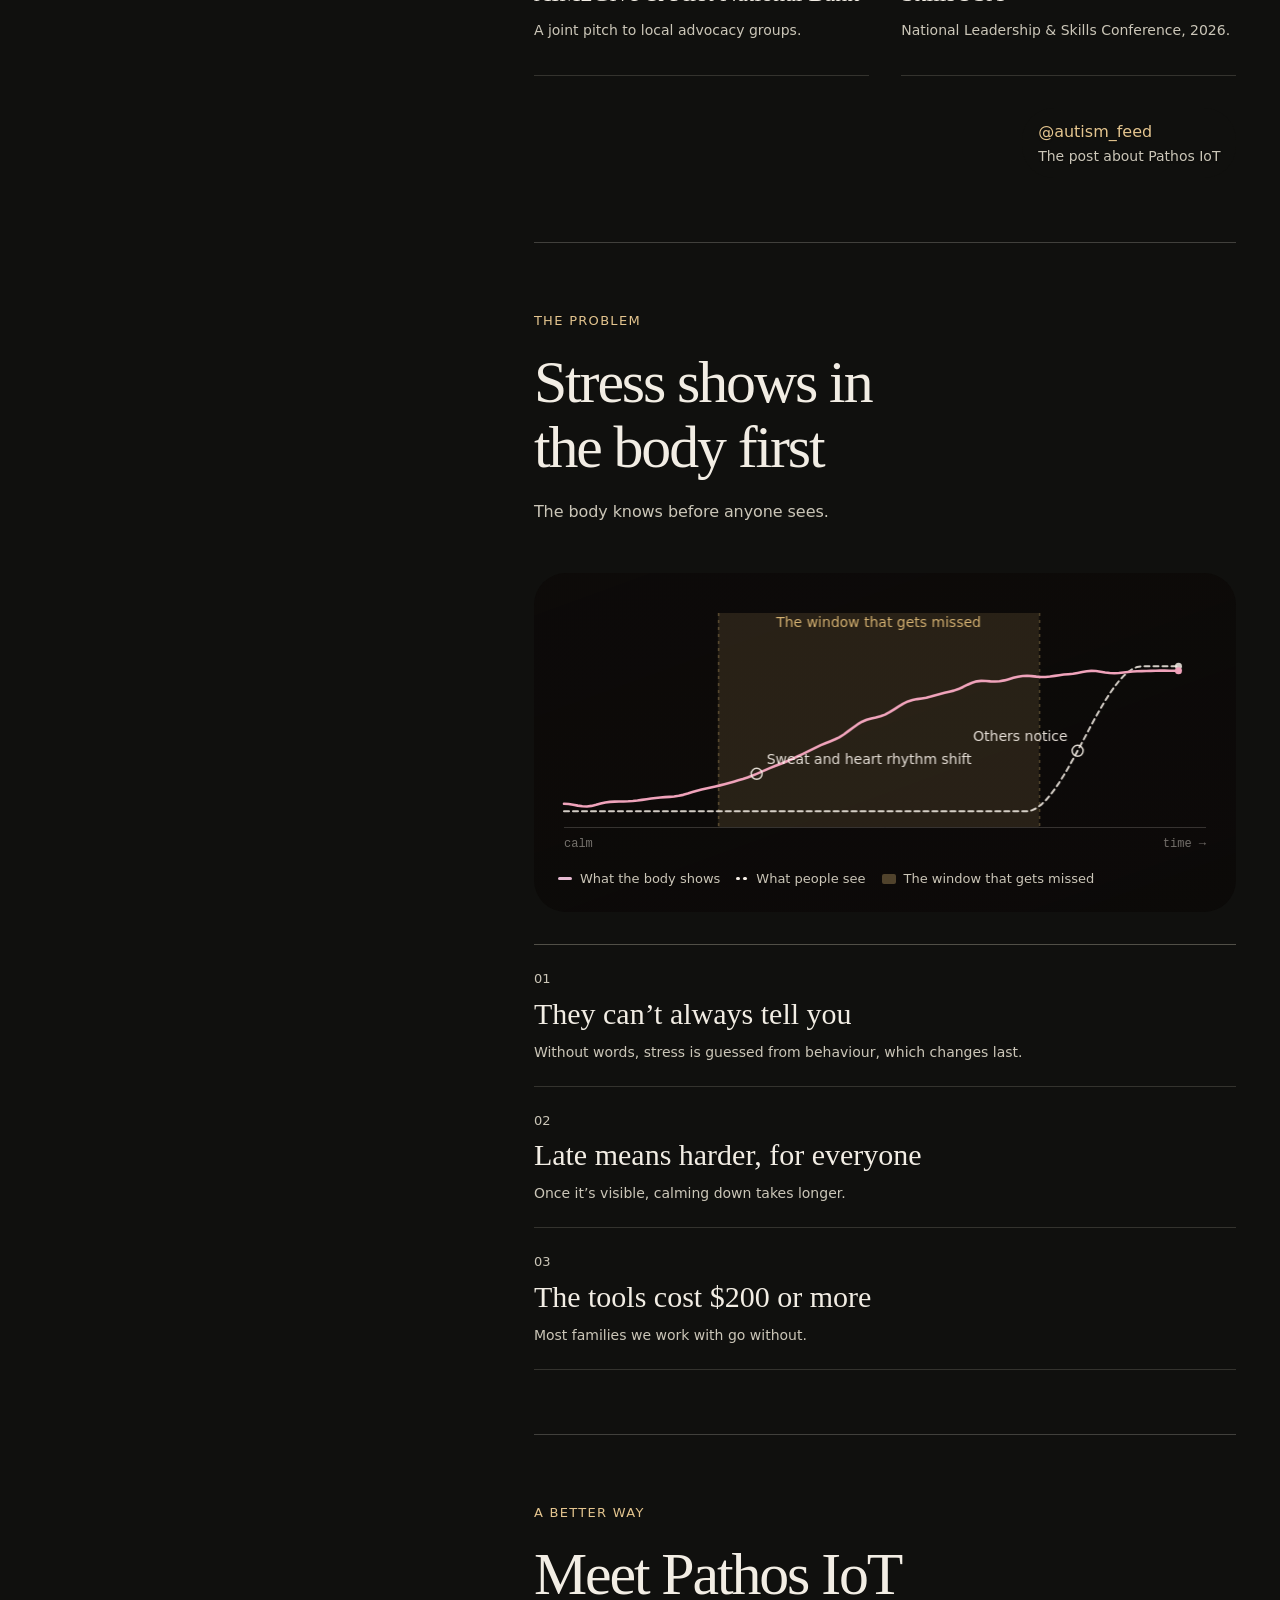
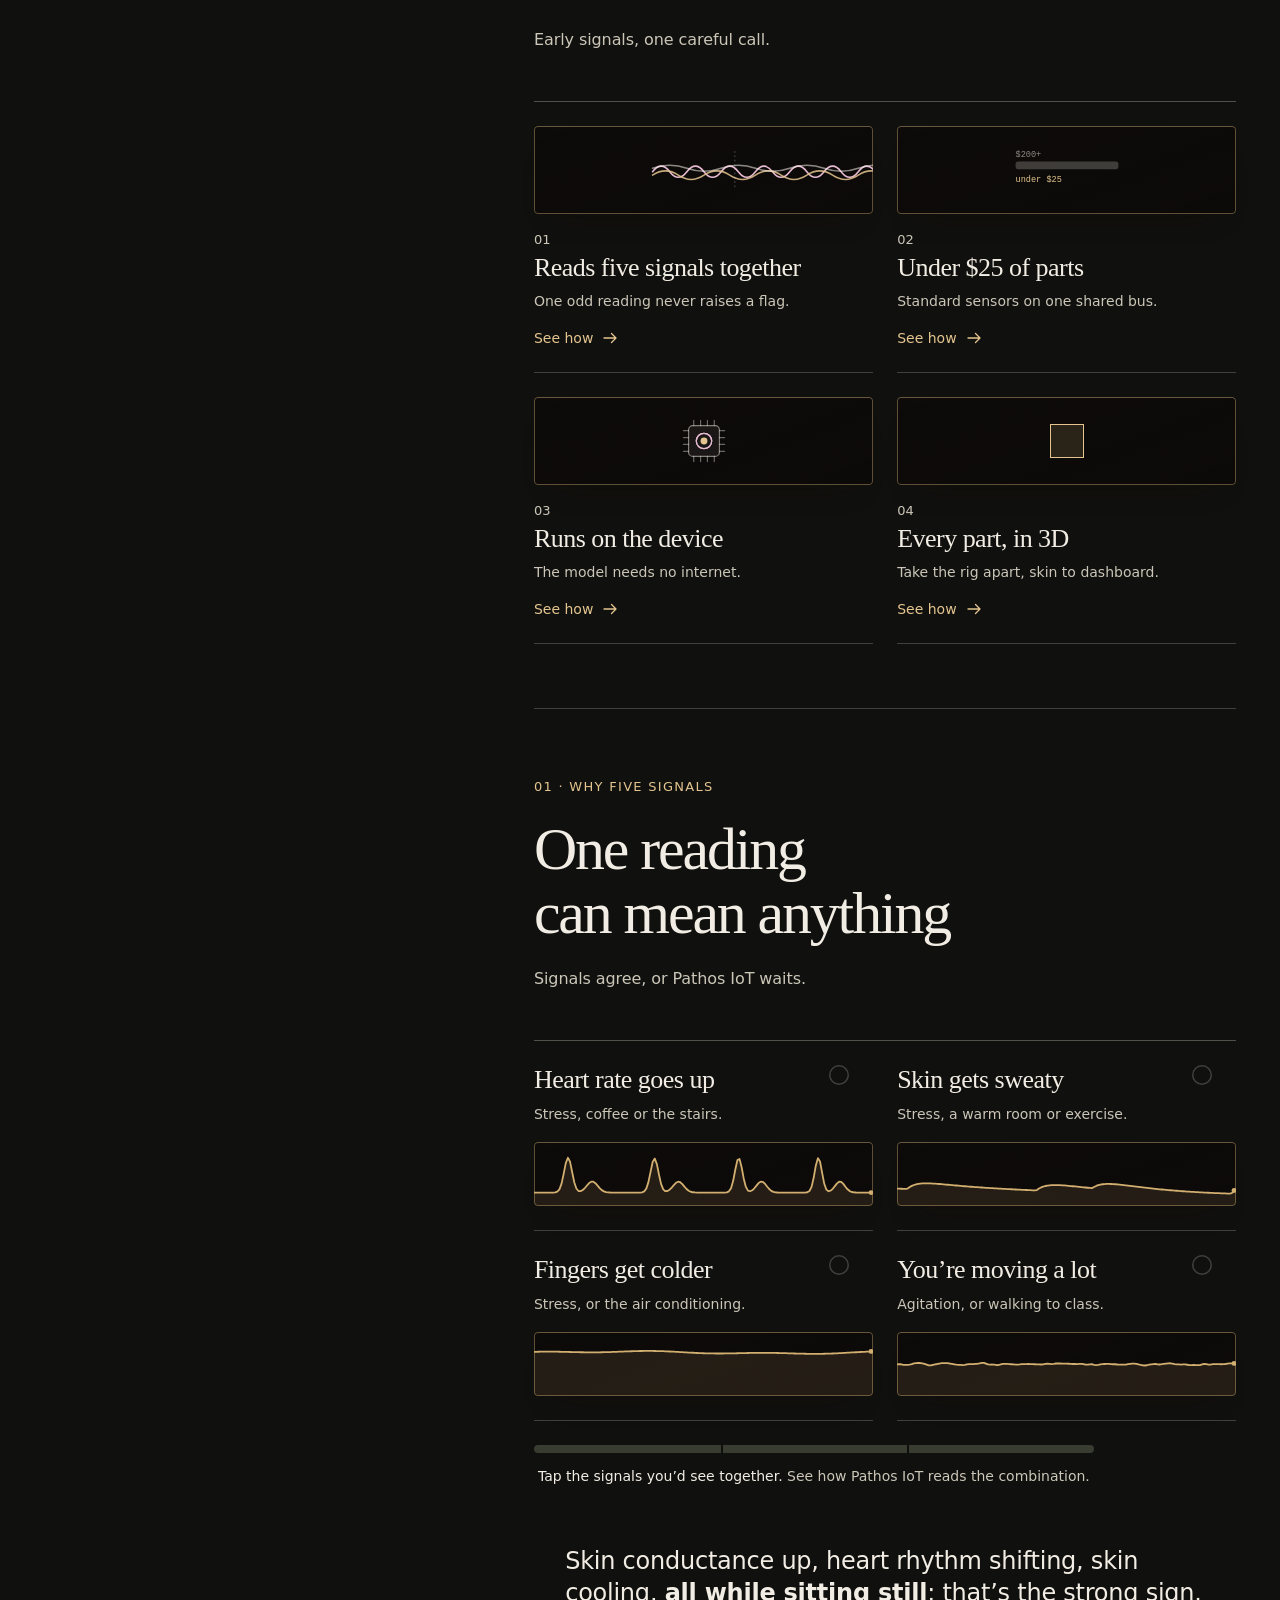
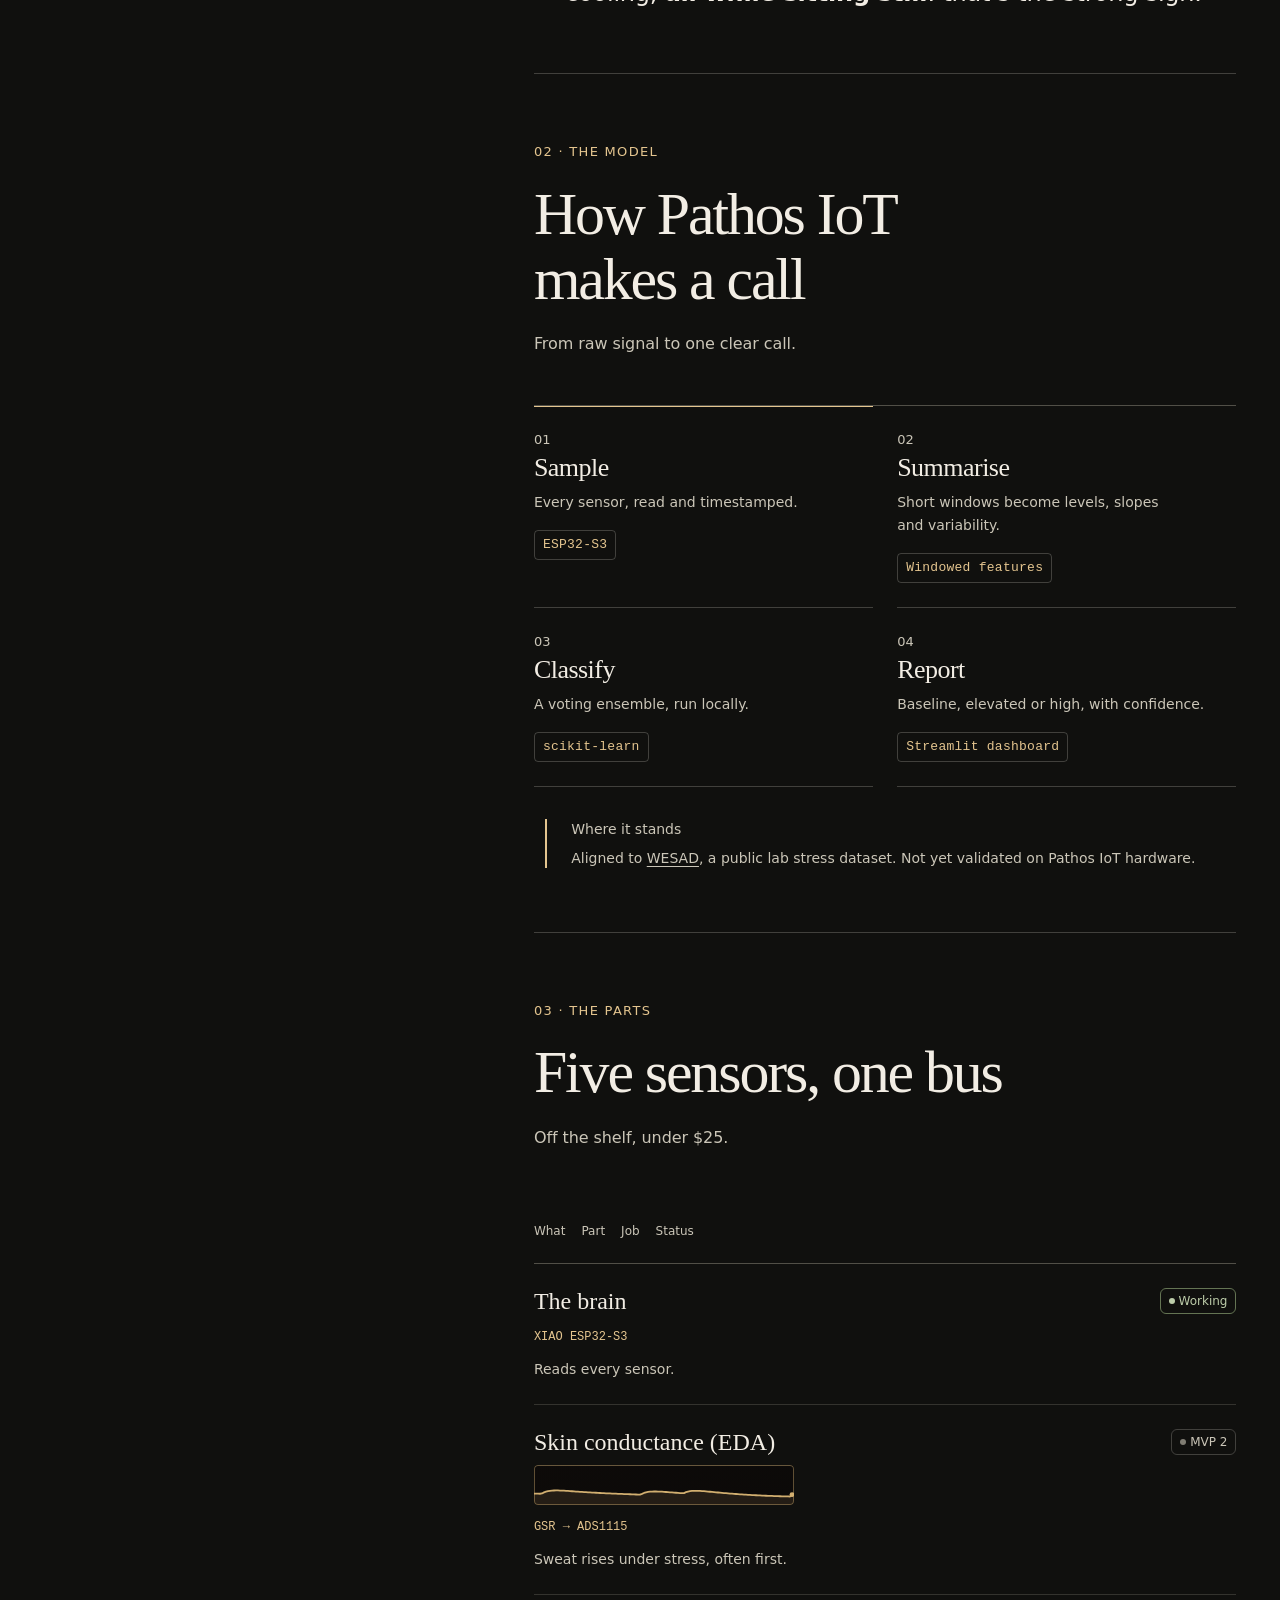
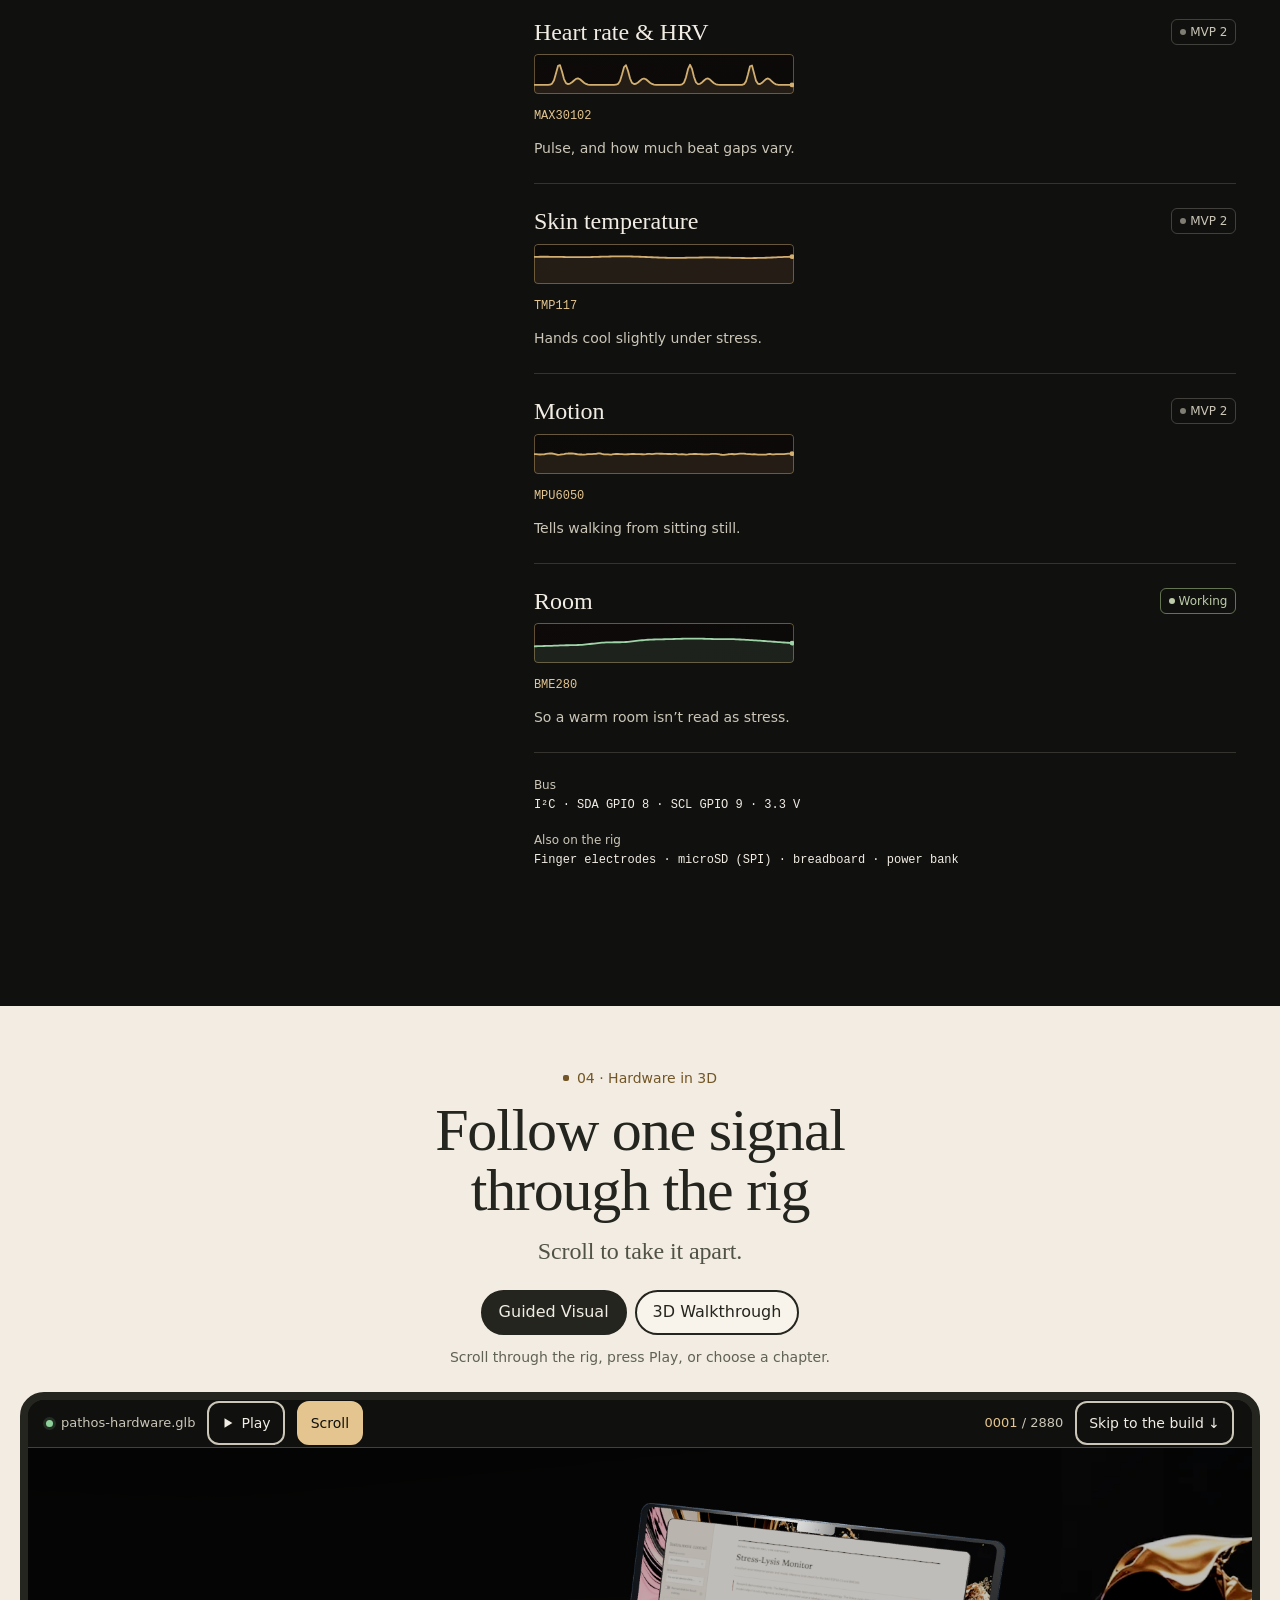
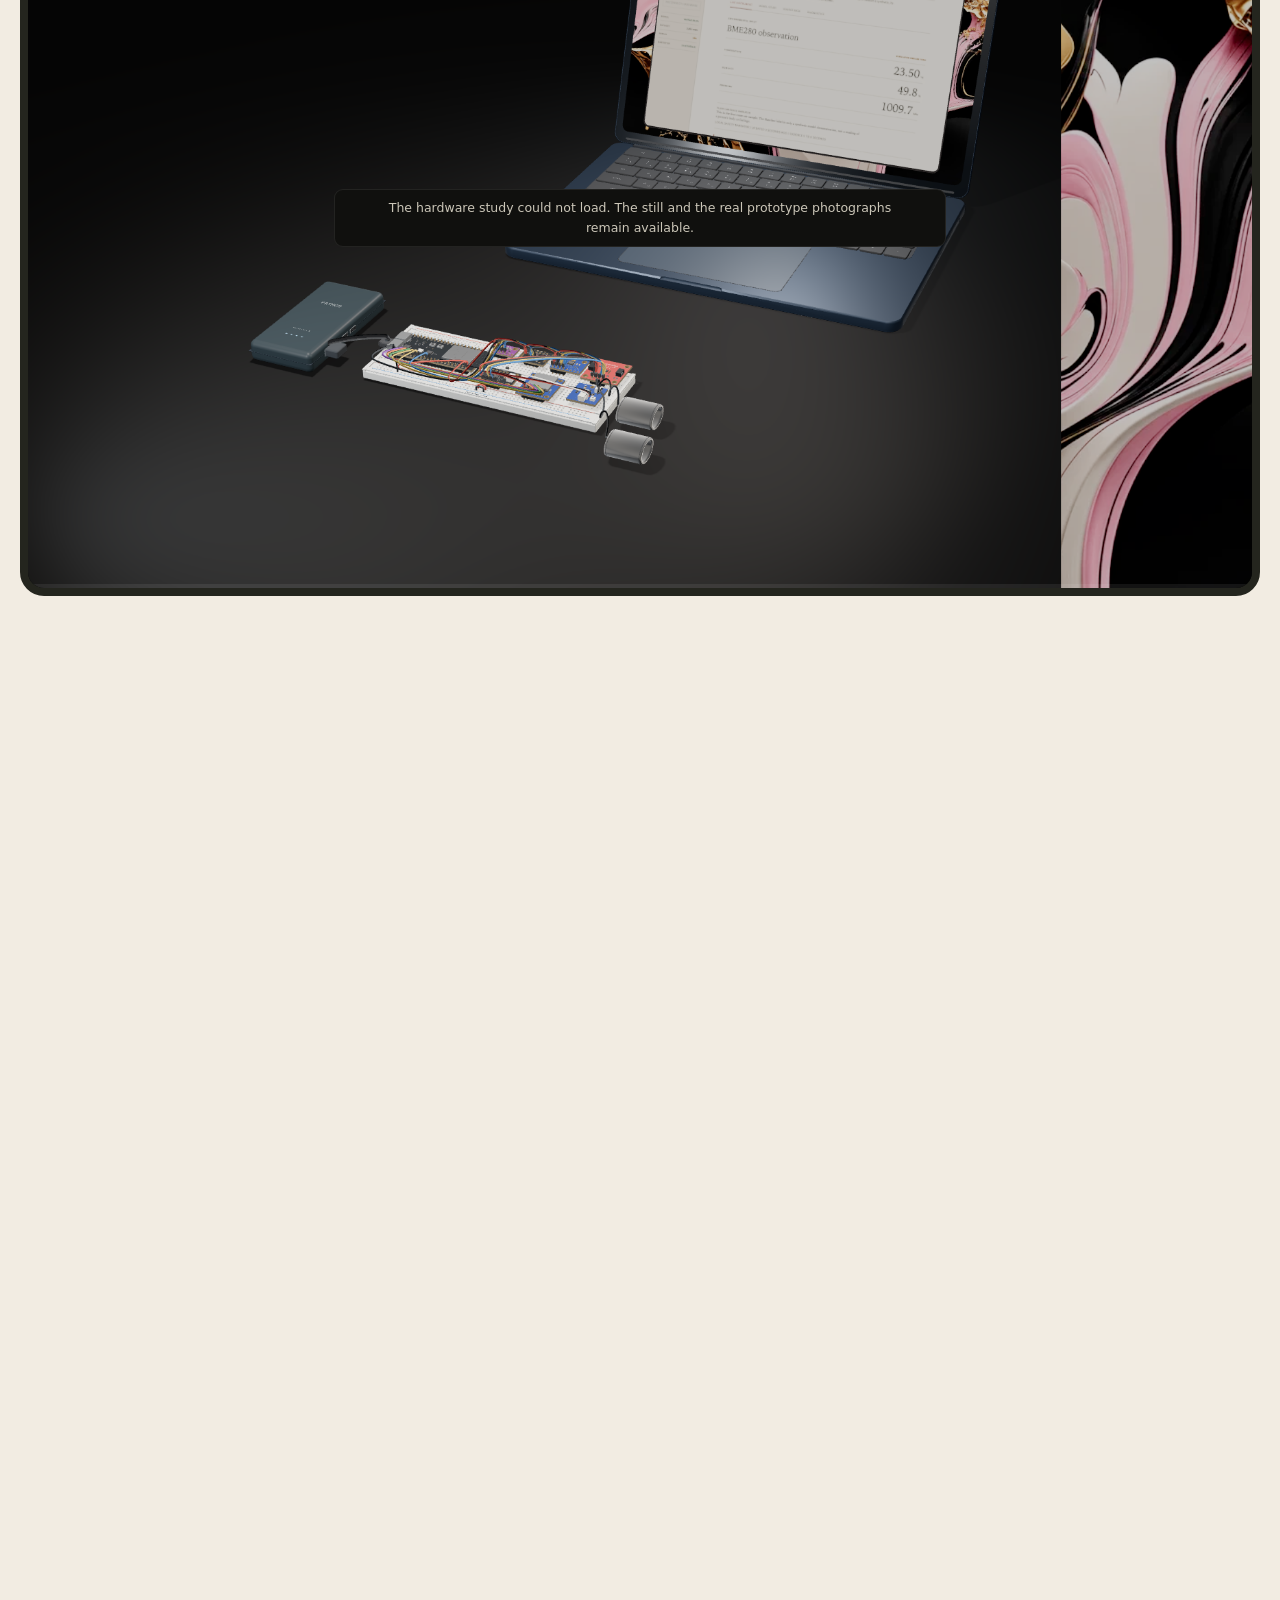
==== commit 363cdbfe: "Restore original pinned Blender and scroll-driven software tours" ====
--- a/index.html
+++ b/index.html
@@ -342,33 +342,31 @@
 </div>
 </div>
 
-    <section id="prototype" class="prototype hw-experience" aria-label="Pathos IoT hardware, two ways to explore" data-hw-renderer="guided">
-  <div class="wrap hw-experience-shell">
-    <div class="hw-experience-copy">
-      <header class="sec-head sys-head prototype-head" data-reveal>
+    <section id="prototype" class="prototype hw-experience" data-hw-renderer="guided" aria-label="Pathos IoT hardware, in 3D">
+        <div class="wrap">
+            <header class="sec-head sys-head prototype-head" data-reveal>
                 <p class="eyebrow">04 &middot; Hardware in 3D</p>
                 <h2 class="heading-2">Follow one signal through the&nbsp;rig</h2>
-                <p class="body-3 sec-tag">Play the guided visual, move the timeline, or explore the full 3D model.</p>
-            </header>
-      <div class="hw-experience-actions">
-        <button type="button" class="hw-start" id="hwStart"><span id="hwStartText">Start walkthrough</span><span aria-hidden="true">→</span></button>
-        <p class="hw-experience-invite">Want a closer look? Switch to <button type="button" id="hwExplore3D">3D Walkthrough</button>.</p>
-        <p class="hw-mode-note" id="hwModeNote" role="status" aria-live="polite">Guided visual is ready to explore.</p>
-      </div>
-    </div>
-    <div class="hw-experience-main">
-      <div class="hw-mode-tabs" role="tablist" aria-label="Hardware viewing mode">
-        <button type="button" role="tab" id="hwGuidedTab" aria-selected="true" aria-controls="hwExperiencePanel" tabindex="0" data-hw-mode="guided">Guided Visual</button>
-        <button type="button" role="tab" id="hw3DTab" aria-selected="false" aria-controls="hwExperiencePanel" tabindex="-1" data-hw-mode="3d">3D Walkthrough</button>
-      </div>
-      <div class="hw-experience-panel" id="hwExperiencePanel" role="tabpanel" aria-labelledby="hwGuidedTab">
-        <div class="hw-track" id="hwTrack" data-hw-compact="true">
+                <p class="body-3 sec-tag">Scroll to take it apart.</p>
+            </header>
+        </div>
+        <div class="wrap hw-mode-heading">
+  <div class="hw-mode-tabs" role="tablist" aria-label="Hardware viewing mode">
+    <button type="button" role="tab" id="hwGuidedTab" aria-selected="true" aria-controls="hwExperiencePanel" tabindex="0" data-hw-mode="guided">Guided Visual</button>
+    <button type="button" role="tab" id="hw3DTab" aria-selected="false" aria-controls="hwExperiencePanel" tabindex="-1" data-hw-mode="3d">3D Walkthrough</button>
+  </div>
+  <p class="hw-mode-note" id="hwModeNote" role="status" aria-live="polite">Scroll to explore the guided visual, or choose the live 3D view.</p>
+</div>
+<div id="hwExperiencePanel" role="tabpanel" aria-labelledby="hwGuidedTab">
+<div class="hw-track" id="hwTrack">
             <div class="hw-stage" id="hwStage">
                 <div class="hw-bar">
                     <span class="hw-file"><i class="dot" aria-hidden="true"></i>pathos-hardware.glb</span>
-                    <span class="hw-clock" aria-hidden="true"><span id="hwFrame">0001</span> / 2880</span>
+                    <button type="button" class="hw-play" id="hwPlay" aria-label="Play walkthrough"><span id="hwPlayIcon" aria-hidden="true"></span><span id="hwPlayText">Play</span></button>
+<button type="button" class="hw-scroll" id="hwScroll" aria-pressed="true">Scroll</button>
+<span class="hw-clock" aria-hidden="true"><span id="hwFrame">0001</span> / 2880</span>
                     <button type="button" class="hw-360" id="hw360" aria-pressed="false" hidden><svg viewBox="0 0 20 20" width="15" height="15" aria-hidden="true"><ellipse cx="10" cy="10" rx="8" ry="3.4" fill="none" stroke="currentColor" stroke-width="1.5"/><path d="M14.6 5.6l2.2.9-.9 2.2" fill="none" stroke="currentColor" stroke-width="1.5" stroke-linecap="round" stroke-linejoin="round"/></svg><span>360&deg; view</span></button>
-                    <a class="hw-skip" href="#product">Skip to the build &darr;</a>
+                    <a class="hw-skip" href="#product" aria-label="Skip to the build"><span class="hw-skip-label">Skip to the build &darr;</span><span class="hw-skip-short" aria-hidden="true">Skip</span></a>
                 </div>
                 <div class="hw-view" id="hwView">
                     <img class="hw-poster" id="hwPoster" src="assets/pathos-hardware-poster.webp" alt="The Pathos IoT prototype on a matte black table: the breadboard rig with its power bank and finger electrodes beside a midnight MacBook showing the Pathos IoT Stress-Lysis Monitor." width="1600" height="900" decoding="async">
@@ -431,20 +429,11 @@
                         </article>
                     </div>
                 </div>
-
+                <nav class="hw-rail" id="hwRail" aria-label="Chapters"></nav>
                 <div class="hw-scrub" aria-hidden="true"><span id="hwScrub"></span></div>
             </div>
         </div>
-        <div class="hw-player-controls">
-          <button type="button" class="hw-play" id="hwPlay" aria-label="Play walkthrough"><span id="hwPlayIcon" aria-hidden="true"><svg viewBox="0 0 16 16" width="14" height="14" fill="currentColor"><path d="M4 2.5 13 8l-9 5.5Z"/></svg></span><span id="hwPlayText">Play</span></button>
-          <label class="hw-sr" for="hwSeek">Walkthrough position</label>
-          <input type="range" class="hw-seek" id="hwSeek" min="0" max="1000" step="1" value="0" aria-valuetext="Start of the walkthrough">
-          <output class="hw-time" id="hwTime" for="hwSeek">0:00 / 0:48</output>
-        </div>
-      </div>
-      <nav class="hw-rail" id="hwRail" aria-label="Walkthrough chapters"></nav>
     </div>
-  </div>
 </section>
 
     <!-- 4. Feature: 05 The build: MVP 1 and the field, as a scroll-driven photo deck -->
--- a/integrated.css
+++ b/integrated.css
@@ -3492,23 +3492,16 @@
 
 
 /* compact-layout.css */
-/* The software and field stories fit the page, rather than pinning visitors
-   through several screens. Existing media and all captions remain available. */
-#device-tour.is-compact{height:auto;padding-bottom:var(--space-16,4rem)}
-#device-tour.is-compact .device-track{height:auto}
-#device-tour.is-compact .device-stage{position:relative;top:auto;height:auto;min-height:0;padding:var(--space-8,2rem) var(--gutter,1.5rem) 0;perspective:none}
-#device-tour.is-compact .device{width:min(60rem,100%);transform:none;will-change:auto;border-radius:var(--radius-panel,1.5rem)}
-#device-tour.is-compact .device-shadow{display:none}
-#device-tour.is-compact .device-meta{width:min(60rem,100%);margin-top:var(--space-6,1.5rem);gap:var(--space-4,1rem)}
-#device-tour.is-compact .device-steps{display:grid;grid-template-columns:repeat(auto-fit,minmax(min(100%,8.5rem),1fr));width:100%;gap:var(--space-1,.25rem);box-shadow:none}
-#device-tour.is-compact .device-steps>li{min-width:0;display:flex}
-#device-tour.is-compact .step-btn{width:100%;height:auto;min-height:2.75rem;padding:.75rem;justify-content:center;white-space:normal;font-size:var(--text-sm,.875rem)!important;line-height:1.35;border-radius:var(--radius-control,.5rem)}
-#device-tour.is-compact .step-btn>span{font-size:var(--text-xs,.8125rem)}
-#device-tour.is-compact .device-captions{height:auto;min-height:0;max-width:44rem}
-#device-tour.is-compact .device-caption{position:static;inset:auto;height:auto;transform:none;font-size:var(--text-base,1rem)!important;line-height:1.55;opacity:1}
-#device-tour.is-compact .device-caption[hidden]{display:none}
-#device-tour.is-compact .screen-shot{transition:opacity var(--motion-base,240ms) ease;transform:none}
-
+/* Field photographs retain their direct controls. Software uses its original pinned scroll tour. */
+/* Preserve that tour's geometry while allowing enlarged text to reflow. */
+#device-tour .device-meta{min-width:0;grid-template-columns:minmax(0,1fr);max-width:100%}
+#device-tour .device-steps{max-width:100%;flex-wrap:wrap}
+#device-tour .device-steps>li{flex:1 1 5rem;min-width:0}
+#device-tour .step-btn{width:100%;white-space:normal;overflow-wrap:anywhere}
+#device-tour .device-captions{display:grid;grid-template-columns:minmax(0,1fr);height:auto;min-height:72px}
+#device-tour .device-caption{position:relative;grid-area:1/1;visibility:hidden}
+#device-tour .device-caption.is-on{visibility:visible}
+@media(max-width:640px){#device-tour .device-captions{min-height:96px}}
 #product.field.is-compact{padding-bottom:var(--space-16,4rem)}
 #product.field.is-compact .fl-track{height:auto}
 #product.field.is-compact .fl-stage{position:relative;top:auto;height:auto;min-height:0;width:min(100%,72rem);margin:0 auto;padding:var(--space-8,2rem) var(--gutter,1.5rem) 0;perspective:none;overflow:visible;cursor:auto;touch-action:pan-y pinch-zoom}
@@ -3526,171 +3519,84 @@
 #product.field.is-compact .fl-count{min-width:0;flex:1 1 auto;font-size:var(--text-sm,.875rem)}
 #product.field.is-compact .fl-btn{display:grid;place-items:center;width:44px;height:44px;flex:0 0 44px}
 @media(max-width:640px){
-  #device-tour.is-compact .step-btn{justify-content:flex-start}
   #product.field.is-compact .fl-ui{grid-template-columns:minmax(0,1fr);gap:var(--space-4,1rem)}
   #product.field.is-compact .fl-nav{justify-content:space-between}
 }
-@media(prefers-reduced-motion:reduce){
-  #device-tour.is-compact .screen-shot{transition:none}
-}
 
 
 /* hardware-experience.css */
-/* The original full-width cinematic study, with optional adaptive playback. */
-#prototype.hw-experience{
-  --hw-bg:var(--color-dark,#10100e);
-  --hw-raised:var(--color-dark-raised,#171813);
-  --hw-ink:var(--color-on-dark,#f2ede4);
-  --hw-muted:var(--color-on-dark-muted,#cbc6b8);
-  --hw-accent:var(--color-accent,#e4c58f);
-  --hw-lilac:var(--color-lilac,#d5c2df);
-  --hw-font:Figtree,system-ui,sans-serif;
-  --hw-serif:'EB Garamond',Georgia,serif;
-  padding:clamp(48px,6vw,88px) var(--gutter,48px);
-  background:var(--hw-bg);color:var(--hw-ink);overflow:visible;
-}
-#prototype .hw-experience-shell{display:block;max-width:1320px;padding:0;margin:0 auto;width:100%}
-#prototype .hw-experience-copy{display:flex;align-items:flex-end;justify-content:space-between;gap:48px;margin:0 0 32px;min-width:0}
-#prototype .prototype-head{flex:1 1 700px;max-width:900px;margin:0;text-align:left;opacity:1;transform:none}
-#prototype .prototype-head .eyebrow{font:500 var(--text-sm,.875rem)/1.3 var(--hw-font);letter-spacing:.08em;text-transform:uppercase;color:var(--hw-lilac);margin:0 0 24px}
-#prototype .prototype-head .eyebrow:before{display:none}
-#prototype .prototype-head .heading-2{font-family:var(--hw-serif)!important;font-size:clamp(3rem,4.8vw,4rem);font-weight:400;line-height:.98;letter-spacing:-.03em;color:var(--hw-ink);max-width:21ch;margin:0;text-wrap:balance}
-#prototype .prototype-head .sec-tag{font:400 var(--text-lg,1.125rem)/1.5 var(--hw-font);letter-spacing:0;color:var(--hw-muted);max-width:52ch;margin:24px 0 0}
-#prototype .hw-experience-actions{flex:0 1 320px;min-width:0}
-#prototype .hw-start{display:inline-flex;align-items:center;justify-content:space-between;gap:24px;min-height:52px;max-width:100%;padding:12px 24px;border:2px solid var(--color-ink,#24251e);border-radius:var(--radius-control,12px);background:var(--hw-lilac);color:var(--color-ink,#24251e);font:500 1rem/1.3 var(--hw-font);letter-spacing:0;text-align:left;cursor:pointer;box-shadow:none;transition:background var(--motion-fast,160ms),color var(--motion-fast,160ms)}
-#prototype .hw-start>span:last-child{font-size:1.5rem;line-height:1}
-#prototype .hw-start:hover{background:var(--hw-accent);border-color:var(--color-ink,#24251e)}
-#prototype .hw-experience-invite{margin:12px 0 0;max-width:40ch;color:var(--hw-muted);font:400 var(--text-sm,.875rem)/1.5 var(--hw-font)}
-#prototype .hw-experience-invite button{display:inline;min-height:44px;padding:0;border:0;background:transparent;color:var(--hw-lilac);font:inherit;font-weight:500;text-decoration:underline;text-underline-offset:4px;cursor:pointer}
-#prototype .hw-mode-note{min-height:3em;max-width:42ch;margin:8px 0 0;color:var(--hw-muted);font:400 var(--text-xs,.8125rem)/1.5 var(--hw-font)}
-#prototype .hw-experience-main{width:100%;min-width:0;scroll-margin-top:112px}
-#prototype .hw-mode-tabs{display:grid;grid-template-columns:repeat(auto-fit,minmax(min(100%,9rem),1fr));gap:8px;width:min(100%,460px);margin:0 0 16px auto;padding:0;background:transparent;border:0;border-radius:0}
-#prototype .hw-mode-tabs [role=tab]{min-width:0;min-height:48px;padding:12px 16px;border:2px solid var(--hw-muted);border-radius:var(--radius-pill,999px);background:transparent;color:var(--hw-ink);font:500 var(--text-base,1rem)/1.3 var(--hw-font);letter-spacing:0;white-space:normal;cursor:pointer;box-shadow:none;transition:background var(--motion-fast,160ms),color var(--motion-fast,160ms)}
-#prototype .hw-mode-tabs [role=tab][aria-selected=true]{background:var(--hw-ink);border-color:var(--hw-ink);color:var(--hw-bg);box-shadow:none}
-#prototype .hw-mode-tabs [role=tab][aria-busy=true]{border-color:var(--hw-lilac);color:var(--hw-lilac)}
-#prototype .hw-mode-tabs [role=tab][aria-busy=true]:after{content:'…';padding-left:3px}
-#prototype .hw-mode-tabs [role=tab]:hover:not([aria-selected=true]){background:var(--hw-raised);border-color:var(--hw-ink)}
-#prototype .hw-experience-panel{overflow:hidden;border:2px solid var(--hw-muted);border-radius:var(--radius-panel,32px);background:var(--hw-bg);box-shadow:none}
-#prototype .hw-experience-panel:has(canvas:focus-visible){outline:var(--focus-width,3px) solid var(--hw-accent);outline-offset:var(--focus-offset,3px)}
-#prototype .hw-track{height:auto;min-height:0;position:relative}
-#prototype .hw-stage{position:relative;top:auto;width:100%;height:auto;min-height:0;max-width:none;margin:0;border:0;border-radius:0;box-shadow:none;overflow:hidden;background:var(--hw-bg)}
-#prototype .hw-stage.has-stacked-hud{padding-bottom:var(--hw-caption-height,0px)}
-#prototype .hw-view{position:relative;inset:auto;aspect-ratio:16/9;width:100%;height:auto;min-height:0;margin:0;background:var(--hw-bg);touch-action:pan-y}
-#prototype .hw-view canvas{max-width:none}
-#prototype .hw-poster{object-fit:contain}
-#prototype .hw-bar{position:absolute;inset:16px 16px auto auto;z-index:7;display:flex;height:auto;max-width:calc(100% - 32px);padding:0;gap:0;border:0;background:transparent;pointer-events:none}
-#prototype .hw-file,#prototype .hw-clock,#prototype .hw-skip{display:none}
-#prototype .hw-360{min-width:44px;min-height:44px;margin:0;padding:8px 12px;border:2px solid var(--hw-accent);border-radius:var(--radius-control,12px);background:var(--hw-bg);color:var(--hw-ink);font:500 var(--text-sm,.875rem)/1.3 var(--hw-font);pointer-events:auto;box-shadow:none}
-#prototype .hw-360 span{display:inline}
+/* Original pinned Blender composition from pathos-landing-tau, with Pathos UI tokens. */
+#prototype.hw-experience{--hw-bg:var(--color-dark);--hw-ink:var(--color-on-dark);--hw-muted:var(--color-on-dark-muted);--hw-accent:var(--color-accent);padding:56px 0 32px;background:var(--color-page);color:var(--color-ink);overflow:visible}
+#prototype .prototype-head{max-width:680px;margin:0 auto 24px;text-align:center}
+#prototype .prototype-head .heading-2{font-family:var(--font-editorial);font-weight:400;line-height:1.05}
+#prototype .prototype-head .eyebrow{color:var(--color-accent-ink)}
+#prototype .hw-mode-heading{display:grid;justify-items:center;gap:12px;margin-bottom:24px}
+#prototype .hw-mode-tabs{display:flex;flex-wrap:wrap;justify-content:center;gap:8px}
+#prototype .hw-mode-tabs [role=tab]{min-height:44px;padding:10px 16px;border:2px solid var(--color-ink);border-radius:var(--radius-pill);background:var(--color-paper);color:var(--color-ink);font:500 1rem/1.3 var(--font-ui);cursor:pointer;box-shadow:none;--focus-color:var(--color-accent-ink);--focus-halo:var(--color-page)}
+#prototype .hw-mode-tabs [aria-selected=true]{background:var(--color-ink);color:var(--color-on-dark)}
+#prototype .hw-mode-tabs [aria-busy=true]{border-style:dashed}
+#prototype .hw-mode-tabs [aria-busy=true]:after{content:'…';margin-left:4px}
+#prototype .hw-mode-note{margin:0;max-width:48rem;text-align:center;color:var(--color-muted);font:400 var(--text-sm)/1.5 var(--font-reading)}
+#hwExperiencePanel{overflow:visible}
+#prototype .hw-track{position:relative;height:1080svh}
+#prototype .hw-stage{--stage-top:max(76px,var(--nav-height));position:sticky;top:var(--stage-top);height:calc(100svh - var(--stage-top) - 16px);min-height:540px;width:calc(100% - 40px);max-width:1320px;margin:0 auto;border:8px solid var(--color-ink);border-radius:24px;overflow:hidden;background:var(--hw-bg);color:var(--hw-ink);box-shadow:none}
+#prototype .hw-bar{position:absolute;inset:0 0 auto;display:flex;align-items:center;gap:12px;height:48px;padding:0 18px;background:var(--hw-bg);color:var(--hw-muted);border-bottom:1px solid var(--color-rule-dark);font:400 var(--text-xs)/1.3 var(--font-ui)}
+#prototype .hw-file{color:var(--hw-muted)}
+#prototype .hw-clock{margin-left:auto;color:var(--hw-muted)}
+#prototype .hw-clock span{color:var(--hw-accent)}
+#prototype :is(.hw-play,.hw-scroll,.hw-skip,.hw-360,.hw-orbit-btn,.hw-orbit-exit){display:inline-flex;align-items:center;justify-content:center;gap:6px;min-height:44px;min-width:44px;padding:8px 12px;border:2px solid var(--hw-muted);border-radius:var(--radius-control);background:var(--hw-bg);color:var(--hw-ink);font:500 var(--text-sm)/1.3 var(--font-ui);box-shadow:none;cursor:pointer;white-space:nowrap}
+#prototype :is(.hw-play,.hw-scroll,.hw-skip,.hw-360,.hw-orbit-btn,.hw-orbit-exit):hover{background:var(--color-dark-hover)}
+#prototype .hw-scroll[aria-pressed=true],#prototype .hw-360[aria-pressed=true]{background:var(--hw-accent);color:var(--hw-bg);border-color:var(--hw-accent)}
+#prototype .hw-skip-short{display:none}
+#prototype .hw-play svg{display:block;width:14px;height:14px}
 #prototype .hw-360[hidden]{display:none}
-#prototype .hw-360[aria-pressed=true]{background:var(--hw-accent);color:var(--hw-bg)}
-#prototype .hw-status{font:400 var(--text-sm,.875rem)/1.5 var(--hw-font);border:2px solid var(--hw-muted);border-radius:var(--radius-control,12px);color:var(--hw-muted);background:var(--hw-bg);max-width:calc(100% - 48px)}
+#prototype .hw-view{position:absolute;inset:48px 0 0;height:auto;aspect-ratio:auto;min-height:0;touch-action:pan-y;background:var(--hw-bg)}
+#prototype .hw-hud{--serif:var(--font-editorial);--sans:var(--font-ui)}
+#prototype .hw-hud .hw-chapter>*{opacity:1!important}
+#prototype .hw-title{font-family:var(--font-editorial);font-weight:400;color:var(--hw-ink)}
+#prototype .hw-eyebrow{font-family:var(--font-ui);color:var(--hw-accent)}
+#prototype .hw-plate{background:var(--hw-ink);box-shadow:none}
+#prototype .hw-caption,#prototype .hw-line--ink{color:var(--color-ink)}
+#prototype .hw-line--gold{color:var(--color-accent-ink)}
+#prototype .hw-cta{background:var(--hw-ink);color:var(--color-ink);font-family:var(--font-ui);border-radius:var(--radius-control);min-height:44px}
+#prototype .hw-status{color:var(--hw-muted);background:var(--hw-bg);font-family:var(--font-ui)}
 #prototype .hw-status[hidden]{display:none}
-/* Original Blender shot typography and plates stay anchored to the film. */
-#prototype .hw-hud{--serif:var(--hw-serif);--sans:var(--hw-font)}
-#prototype .hw-hud .hw-chapter>*{opacity:1!important}
-#prototype .hw-hud .hw-title,#prototype .hw-hud .hw-line{font-family:var(--hw-serif);font-weight:400}
-#prototype .hw-hud .hw-eyebrow,#prototype .hw-hud .hw-caption{font-family:var(--hw-font)}
-#prototype .hw-hud .hw-title{color:var(--hw-ink)}
-#prototype .hw-hud .hw-eyebrow{color:var(--hw-accent)}
-#prototype .hw-hud .hw-plate{background:var(--hw-ink);border:0;border-radius:0;box-shadow:none}
-#prototype .hw-hud .hw-caption,#prototype .hw-hud .hw-line--ink{color:var(--color-ink,#24251e)}
-#prototype .hw-hud .hw-line--gold{color:var(--color-accent-ink,#735625)}
-#prototype .hw-view:not(.is-compact) .hw-title{isolation:isolate}
-#prototype .hw-view:not(.is-compact) .hw-title:before{content:'';position:absolute;inset:-.2em -.3em;z-index:-1;background:var(--hw-bg)}
-#prototype .hw-hud .hw-cta{background:var(--hw-ink);color:var(--color-ink,#24251e);border:2px solid var(--hw-ink);border-radius:var(--radius-control,12px);font-family:var(--hw-font);box-shadow:none}
-#prototype .hw-view.is-compact .hw-hud{left:0;right:0;bottom:auto;top:100%;display:grid;grid-template-columns:minmax(0,1fr);width:auto;height:auto;padding:24px;container-type:normal;background:var(--hw-bg);border-top:2px solid var(--hw-muted)}
-#prototype .hw-view.is-compact .hw-chapter{position:relative;inset:auto;grid-area:1/1;align-self:start;min-width:0;display:flex;visibility:hidden;flex-direction:column;align-items:flex-start}
-#prototype .hw-view.is-compact .hw-chapter[data-hw-current=true]{visibility:visible}
-#prototype .hw-view.is-compact .hw-chapter>*{opacity:1!important}
-#prototype .hw-view.is-compact :is(.hw-eyebrow,.hw-title,.hw-caption,.hw-line){position:static;top:auto;left:auto;font-size-adjust:none;text-box:normal;white-space:normal}
-#prototype .hw-view.is-compact .hw-eyebrow{font:500 var(--text-xs,.8125rem)/1.3 var(--hw-font);letter-spacing:.06em;margin:0 0 12px;color:var(--hw-accent)}
-#prototype .hw-view.is-compact .hw-title{font:400 1.75rem/1.1 var(--hw-serif);letter-spacing:-.03em;margin:0 0 16px;color:var(--hw-ink)}
-#prototype .hw-view.is-compact .hw-plate{position:static;inset:auto;align-self:stretch;min-width:0;max-width:100%;padding:16px;background:var(--hw-ink);display:grid;grid-template-columns:minmax(0,1fr);gap:8px;overflow-wrap:anywhere}
-#prototype .hw-view.is-compact .hw-caption{font:400 var(--text-sm,.875rem)/1.5 var(--hw-font);letter-spacing:0;color:var(--hw-bg);white-space:normal}
-#prototype .hw-view.is-compact .hw-line{font:400 1.25rem/1.3 var(--hw-serif);letter-spacing:0;color:var(--hw-bg)}
-#prototype .hw-view.is-compact .hw-line--gold{color:var(--color-accent-ink,#735625)}
-#prototype .hw-view.is-compact .hw-sr{position:static;width:auto;height:auto;clip-path:none;overflow:visible;white-space:normal;font:400 var(--text-sm,.875rem)/1.5 var(--hw-font);color:var(--hw-muted)}
-#prototype .hw-view.is-compact .hw-cta{position:static;display:inline-flex;align-items:center;min-height:44px;height:auto;margin:12px 0 0;padding:10px 16px;border:2px solid var(--hw-ink);border-radius:var(--radius-control,12px);background:var(--hw-ink);color:var(--hw-bg);font:500 var(--text-sm,.875rem)/1.3 var(--hw-font);white-space:normal}
+#prototype .hw-rail{position:absolute;right:18px;top:50%;transform:translateY(-46%);display:grid;gap:2px;padding:0}
+#prototype .hw-rail-btn{min-height:44px;min-width:44px;font:400 var(--text-xs)/1.3 var(--font-ui);color:var(--hw-muted);border-radius:var(--radius-control);text-shadow:none}
+#prototype .hw-rail-btn.is-on{color:var(--hw-accent)}
+#prototype .hw-rail-btn:hover,#prototype .hw-rail-btn:focus-visible{background:var(--hw-bg)}
+#prototype .hw-scrub{display:block}
+#prototype .hw-label-card{padding-right:56px;font-family:var(--font-ui);background:var(--hw-bg);box-shadow:none}
+#prototype .hw-label-x{min-width:44px;min-height:44px;top:4px;right:4px}
+#prototype .hw-orbit-ui{background:var(--hw-bg);font-family:var(--font-ui);max-width:calc(100% - 24px);flex-wrap:wrap;white-space:normal}
+#prototype .hw-orbit-ui[hidden]{display:none}
 #prototype .hw-stage.is-orbit .hw-hud{opacity:0;pointer-events:none}
-#prototype .hw-player-controls{display:grid;grid-template-columns:auto minmax(0,1fr) auto;align-items:center;gap:16px;padding:16px 24px;background:var(--hw-raised);border-top:2px solid var(--hw-muted)}
-#prototype .hw-play{display:inline-flex;align-items:center;justify-content:center;gap:8px;min-width:96px;min-height:44px;padding:10px 16px;border:2px solid var(--hw-muted);border-radius:var(--radius-control,12px);background:transparent;color:var(--hw-ink);font:500 var(--text-sm,.875rem)/1.3 var(--hw-font);cursor:pointer;box-shadow:none}
-#prototype .hw-play:hover{background:var(--hw-bg);border-color:var(--hw-ink)}
-#prototype .hw-play[disabled],#prototype .hw-seek[disabled]{opacity:.5;cursor:wait}
-#prototype #hwPlayIcon{font-size:.75rem;line-height:1}
-#prototype #hwPlayIcon svg{display:block}
-#prototype .hw-seek{-webkit-appearance:none;appearance:none;min-width:0;width:100%;height:44px;margin:0;border:0;padding:0;background:transparent;cursor:pointer;accent-color:var(--hw-accent)}
-#prototype .hw-seek::-webkit-slider-runnable-track{height:3px;border-radius:999px;background:var(--color-control-track,#6f7067)}
-#prototype .hw-seek::-webkit-slider-thumb{-webkit-appearance:none;appearance:none;width:16px;height:16px;margin-top:-6.5px;border:2px solid var(--hw-raised);border-radius:50%;background:var(--hw-accent);box-shadow:none}
-#prototype .hw-seek::-moz-range-track{height:3px;border-radius:999px;background:var(--color-control-track,#6f7067)}
-#prototype .hw-seek::-moz-range-progress{height:3px;background:var(--hw-accent)}
-#prototype .hw-seek::-moz-range-thumb{width:12px;height:12px;border:2px solid var(--hw-raised);border-radius:50%;background:var(--hw-accent)}
-#prototype .hw-time{font:400 var(--text-xs,.8125rem)/1.3 var(--hw-font);font-variant-numeric:tabular-nums;white-space:nowrap;color:var(--hw-muted)}
-#prototype .hw-scrub{display:none}
-#prototype .hw-rail{position:static;inset:auto;transform:none;display:grid;grid-template-columns:repeat(auto-fit,minmax(min(100%,8.5rem),1fr));gap:8px;padding:16px 0 0;margin:0}
-#prototype .hw-rail-btn{display:flex;flex-direction:column;justify-content:center;align-items:flex-start;gap:4px;min-height:64px;min-width:0;padding:12px 16px;border:2px solid var(--hw-muted);border-radius:var(--radius-control,12px);background:transparent;color:var(--hw-muted);font:400 var(--text-xs,.8125rem)/1.3 var(--hw-font);text-align:left;text-shadow:none;cursor:pointer;box-shadow:none}
-#prototype .hw-rail-btn .n{order:0;padding:0;font-family:var(--hw-font);font-size:.75rem;color:var(--hw-lilac)}
-#prototype .hw-rail-btn .n:after{display:none}
-#prototype .hw-rail-btn .l{order:1;opacity:1;transform:none;white-space:normal;overflow-wrap:normal}
-#prototype .hw-rail-btn.is-on{border-color:var(--hw-accent);background:var(--hw-raised);color:var(--hw-ink)}
-#prototype .hw-rail-btn.is-on .n{color:var(--hw-accent)}
-#prototype .hw-rail-btn:hover{background:var(--hw-raised);color:var(--hw-ink);border-color:var(--hw-ink)}
-#prototype .hw-orbit-ui{top:auto;left:16px;right:16px;bottom:16px;transform:none;justify-content:flex-end;flex-wrap:wrap;gap:8px;width:auto;padding:8px;background:var(--hw-bg);border:2px solid var(--hw-muted);border-radius:var(--radius-control,12px);box-shadow:none}
-#prototype .hw-orbit-ui[hidden]{display:none}
-#prototype .hw-orbit-hint{display:block;flex:1 1 150px;min-width:0;white-space:normal;font:400 var(--text-xs,.8125rem)/1.3 var(--hw-font);color:var(--hw-muted)}
-#prototype .hw-orbit-btn,#prototype .hw-orbit-exit{min-width:44px;min-height:44px;height:auto;padding:8px 12px;border:2px solid var(--hw-muted);border-radius:var(--radius-control,12px);font-family:var(--hw-font);font-size:var(--text-sm,.875rem);color:var(--hw-ink);box-shadow:none}
-#prototype .hw-orbit-btn{width:44px;padding:0;font-size:1.125rem}
-#prototype .hw-label-card{max-width:min(280px,calc(100vw - 80px));padding-right:56px;border:2px solid var(--hw-accent);border-radius:var(--radius-control,12px);font-family:var(--hw-font);background:var(--hw-bg);box-shadow:none}
-#prototype .hw-label-x{min-width:44px;min-height:44px;top:4px;right:4px}
-#prototype :is(button,input,a):focus-visible{outline:var(--focus-width,3px) solid var(--hw-accent);outline-offset:var(--focus-offset,3px)}
-#prototype[data-hw-renderer=guided] .hw-360{display:none}
-html:not(.js) #prototype .hw-mode-tabs,html:not(.js) #prototype .hw-player-controls,html:not(.js) #prototype .hw-start,html:not(.js) #prototype .hw-experience-invite,html:not(.js) #prototype .hw-mode-note{display:none}
-html:not(.js) #prototype .hw-view{aspect-ratio:auto}
-html:not(.js) #prototype .hw-poster{position:relative;inset:auto;display:block;width:100%;height:auto;aspect-ratio:16/9}
-html:not(.js) #prototype .hw-hud{position:relative;display:block;inset:auto;width:auto;height:auto;padding:24px;background:var(--hw-bg);container-type:normal}
-html:not(.js) #prototype .hw-hud .hw-chapter{position:static;display:block;visibility:visible;padding:16px 0}
-html:not(.js) #prototype .hw-hud :is(.hw-eyebrow,.hw-title,.hw-caption,.hw-line,.hw-plate,.hw-cta){position:static;inset:auto;white-space:normal;opacity:1}
-html:not(.js) #prototype .hw-hud .hw-title{font:400 2rem/1.1 var(--hw-serif);margin:8px 0 16px}
-html:not(.js) #prototype .hw-hud .hw-title:before{display:none}
-html:not(.js) #prototype .hw-hud .hw-eyebrow{font:500 .875rem/1.3 var(--hw-font)}
-html:not(.js) #prototype .hw-hud .hw-plate{padding:16px}
-html:not(.js) #prototype .hw-hud :is(.hw-caption,.hw-line){font:400 1rem/1.5 var(--hw-font)}
-@media(max-width:900px){
-  #prototype.hw-experience{padding:48px var(--gutter,24px)}
-  #prototype .hw-experience-copy{display:block;margin-bottom:24px}
-  #prototype .prototype-head{max-width:780px}
-  #prototype .prototype-head .heading-2{font-size:clamp(2.5rem,6vw,3.5rem);max-width:24ch}
-  #prototype .prototype-head .sec-tag{max-width:48ch;margin-top:20px}
-  #prototype .hw-experience-actions{margin-top:24px;max-width:560px}
-  #prototype .hw-mode-note{min-height:0;max-width:52ch;margin-top:8px}
-}
-@media(max-width:640px){
-  #prototype.hw-experience{padding:40px 24px}
-  #prototype .prototype-head .eyebrow{margin-bottom:16px}
-  #prototype .prototype-head .heading-2{font-size:2.5rem;max-width:21ch}
-  #prototype .prototype-head .sec-tag{font-size:1rem;line-height:1.5;margin-top:16px}
-  #prototype .hw-start{min-height:48px;padding:12px 16px}
-  #prototype .hw-mode-tabs{width:100%;margin-bottom:16px;gap:8px}
-  #prototype .hw-mode-tabs [role=tab]{font-size:.875rem;min-height:48px;padding:12px 8px}
-  #prototype .hw-player-controls{grid-template-columns:auto minmax(0,1fr);gap:0 12px;padding:12px 16px}
-  #prototype .hw-play{grid-row:1/3;min-width:88px;padding:10px 12px}
-  #prototype .hw-seek{grid-column:2}
-  #prototype .hw-time{grid-column:2;text-align:right;font-size:.75rem}
-  #prototype .hw-rail-btn{min-height:64px;padding:12px;flex-direction:row;align-items:center;justify-content:flex-start;gap:8px}
-  #prototype .hw-rail-btn .n{flex:0 0 auto}
-  #prototype .hw-360{padding:8px;min-height:44px;font-size:.75rem}
-  #prototype .hw-360 span{display:none}
-  #prototype .hw-orbit-ui{left:8px;right:8px;bottom:8px;padding:8px}
-  #prototype .hw-orbit-hint{flex-basis:100%;font-size:.75rem}
-  #prototype .hw-orbit-exit{flex:1;min-width:0;padding:8px;font-size:.75rem}
-}
-@media(prefers-reduced-motion:reduce){
-  #prototype :is(button,input,a){transition:none}
-}
-@media print{
-  #prototype.hw-experience{background:#fff;color:#111;padding:32px 0}
-  #prototype .hw-stage,#prototype .hw-mode-tabs,#prototype .hw-player-controls,#prototype .hw-start,#prototype .hw-experience-invite,#prototype .hw-mode-note,#prototype .hw-rail{display:none}
-}
+#prototype .hw-orbit-btn{min-width:44px;padding:8px}
+#prototype .hw-stage:has(canvas:focus-visible){outline:var(--focus-width) solid var(--hw-accent);outline-offset:var(--focus-offset)}
+html:not(.js) #prototype .hw-mode-heading,html:not(.js) #prototype .hw-play,html:not(.js) #prototype .hw-scroll{display:none}
+html:not(.js) #prototype .hw-track{height:auto}
+html:not(.js) #prototype .hw-stage{position:relative;top:0;height:auto;min-height:0}
+html:not(.js) #prototype .hw-view{position:relative;inset:auto;aspect-ratio:16/9;margin-top:48px}
+@media(max-width:1100px){#prototype .hw-file{display:none}}
+@media(max-width:800px){
+ #prototype.hw-experience{padding-top:40px}
+ #prototype .hw-track{height:980svh}
+ #prototype .hw-stage{--stage-top:max(72px,var(--nav-height));height:calc(100svh - var(--stage-top) - 12px);width:calc(100% - 24px);min-height:520px;border-width:8px;border-radius:16px}
+ #prototype .hw-bar{padding:0 8px;gap:6px}
+ #prototype .hw-clock{display:none}
+ #prototype .hw-skip-label{display:none}
+ #prototype .hw-skip-short{display:inline}
+ #prototype .hw-skip{margin-left:auto;font-size:.75rem;padding:8px}
+ #prototype .hw-rail{display:none}
+ #prototype .hw-360{margin:0;padding:8px;min-width:44px}
+ #prototype .hw-360 span{display:none}
+ #prototype :is(.hw-play,.hw-scroll){padding:8px;font-size:.75rem}
+ #prototype .hw-orbit-ui{top:auto;bottom:12px;padding:6px}
+ #prototype .hw-orbit-hint{display:none}
+}
+@media(max-height:680px){#prototype .hw-stage{min-height:0}#prototype .hw-rail{display:none}}
+@media(prefers-reduced-motion:reduce){#prototype :is(button,input,a){transition:none}}
+@media print{#prototype .hw-stage,#prototype .hw-mode-heading{display:none}}
 
 
 /* media-controls.css */
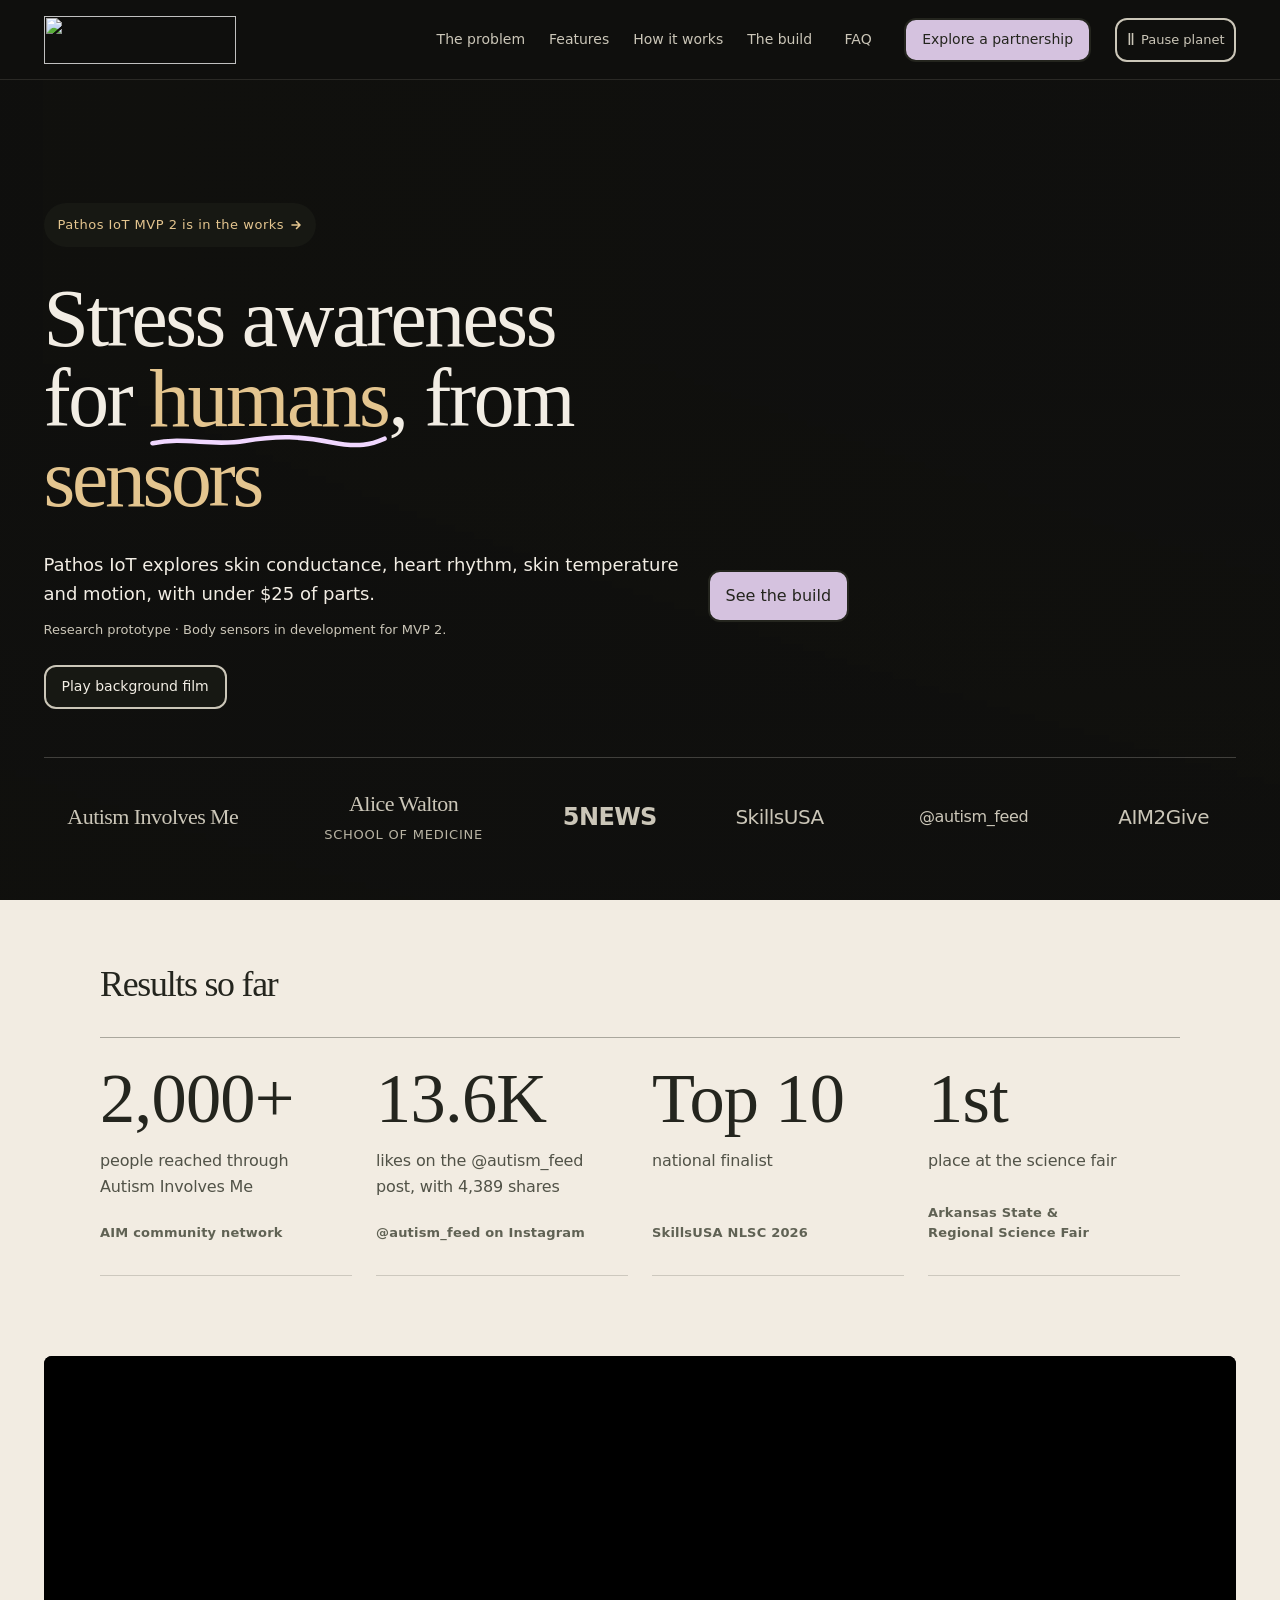
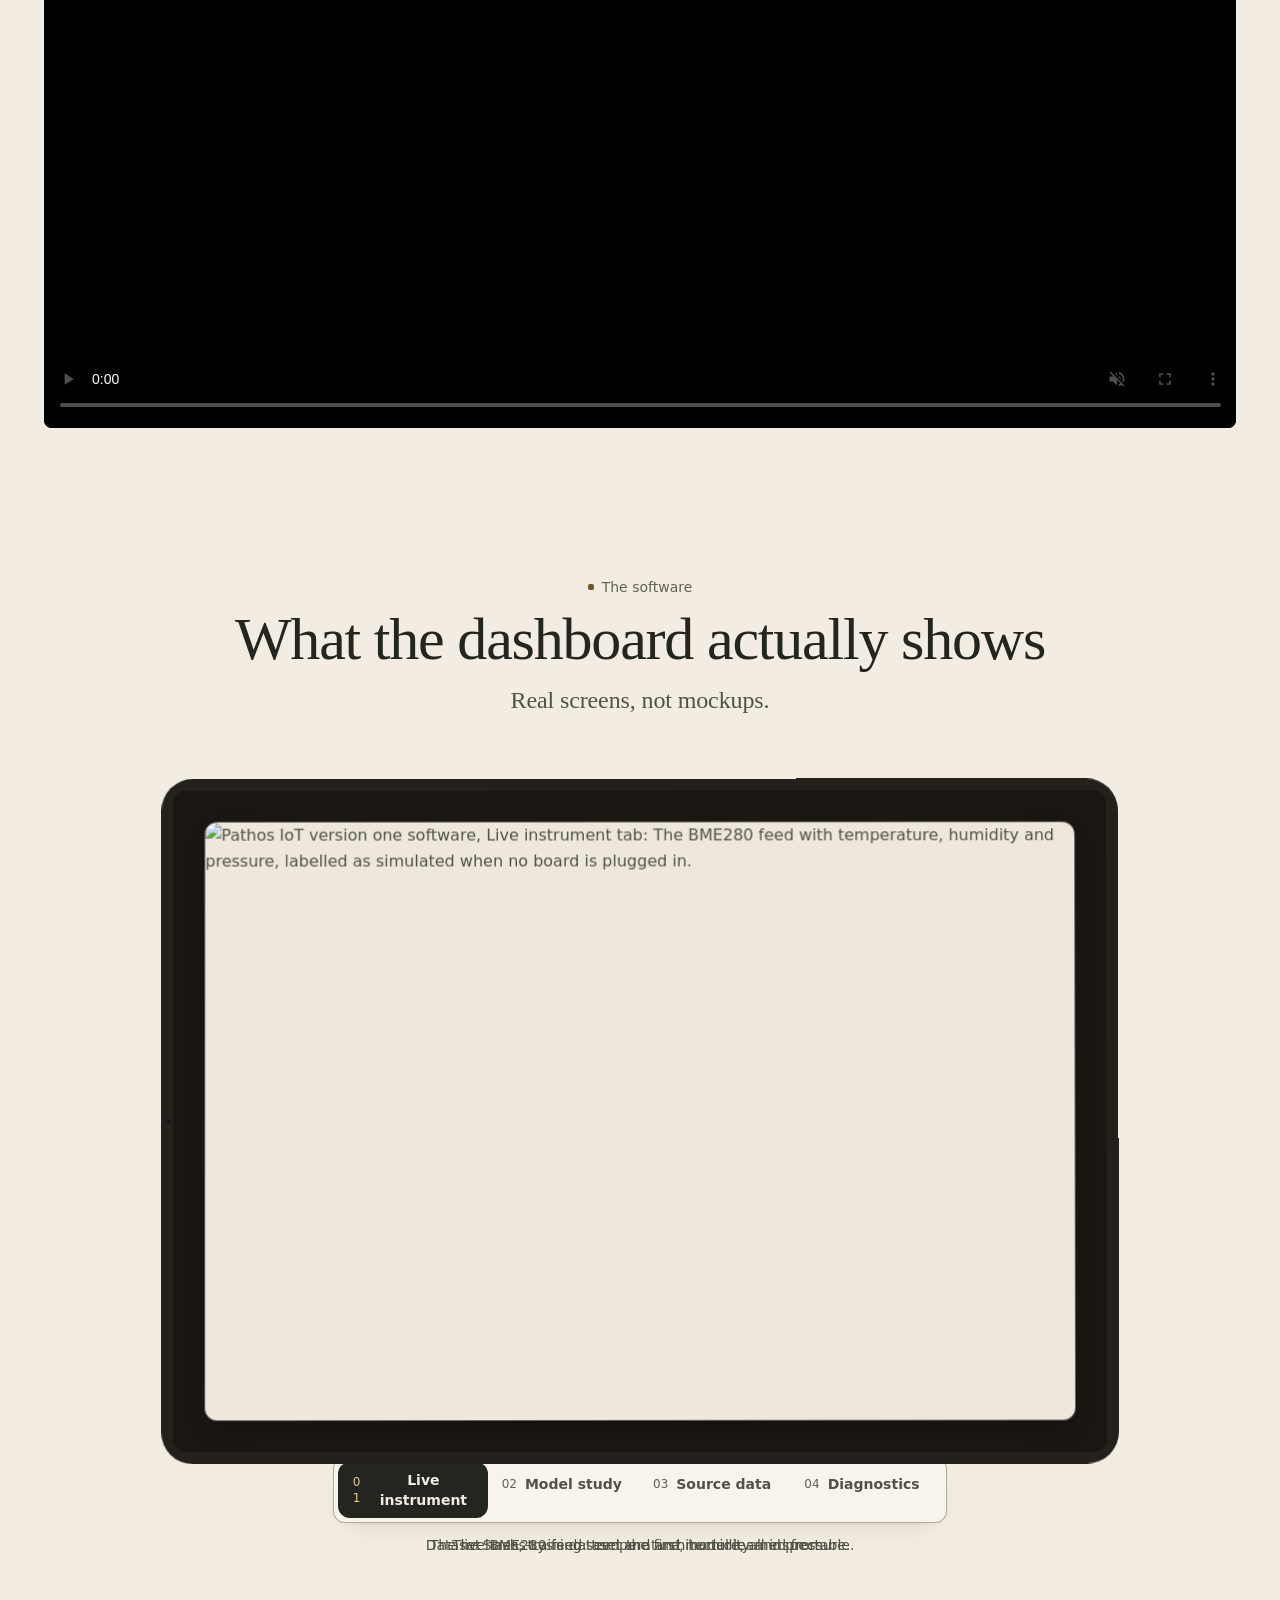
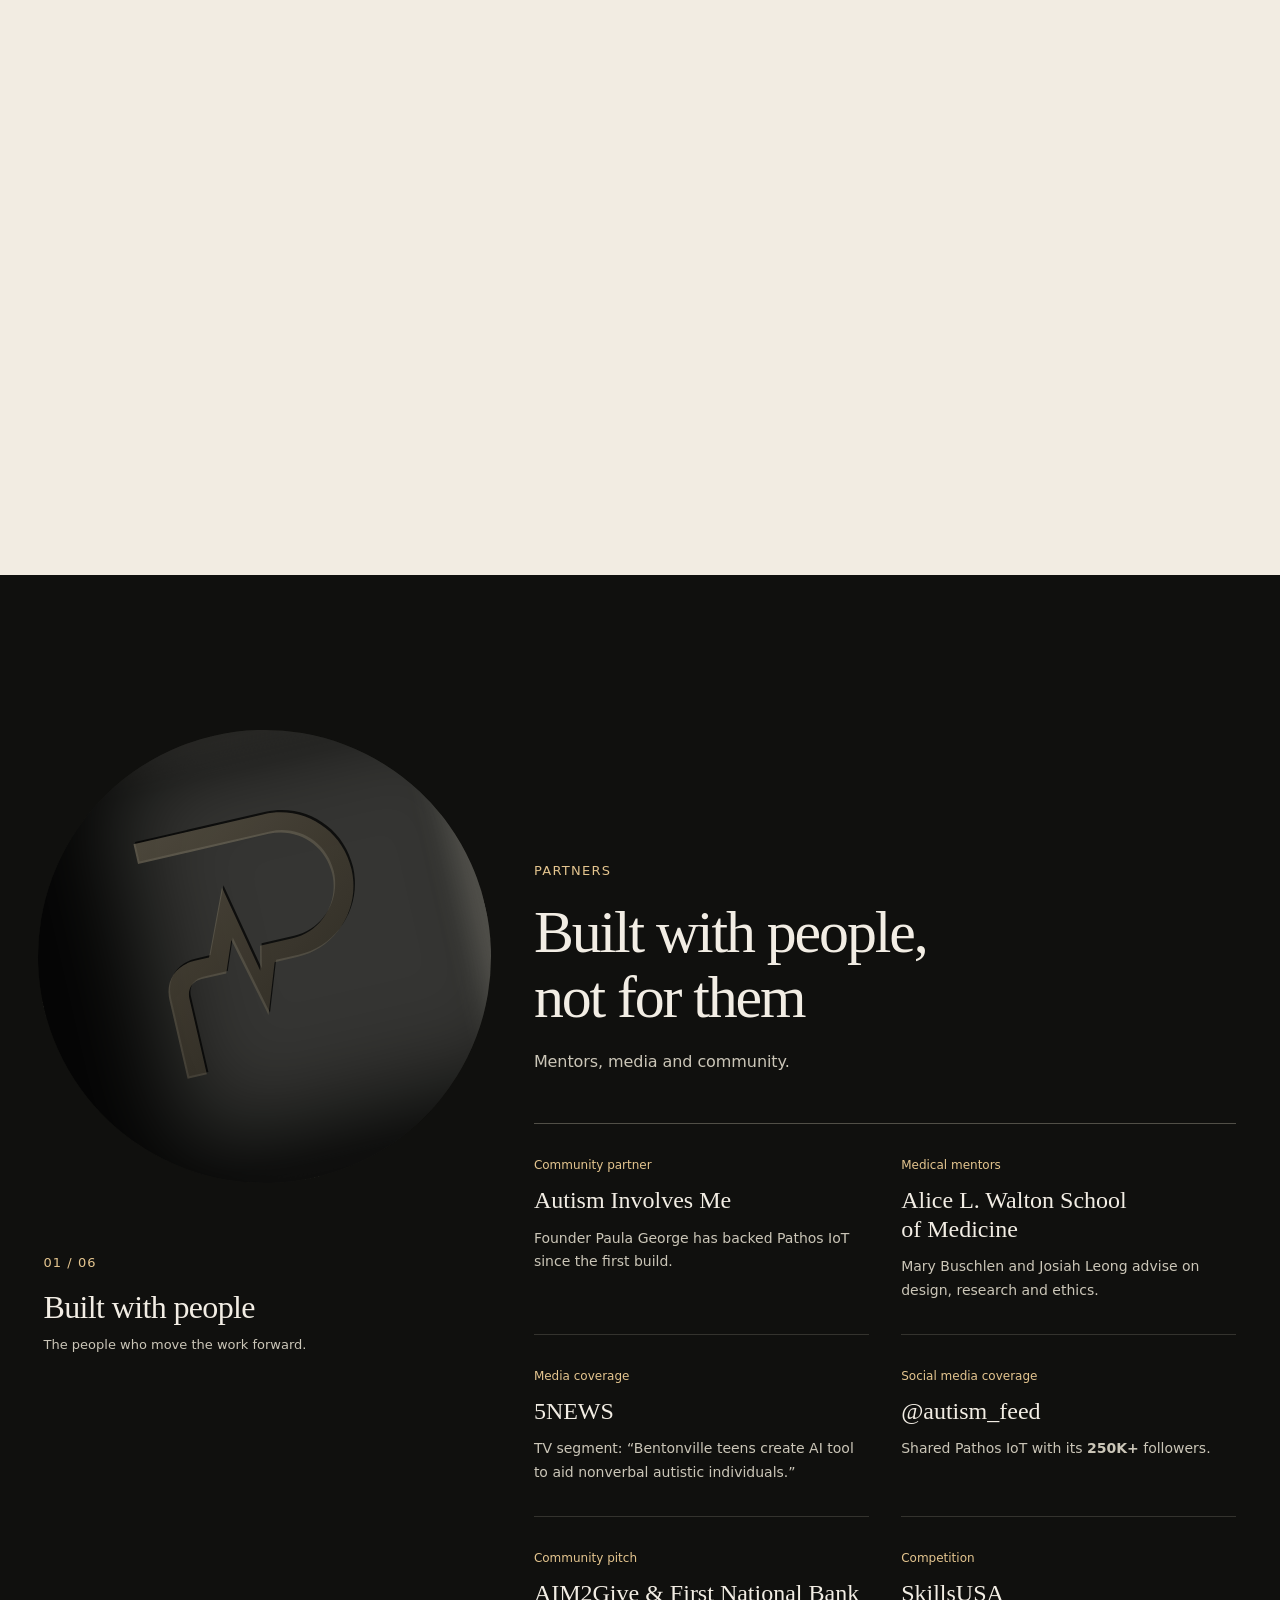
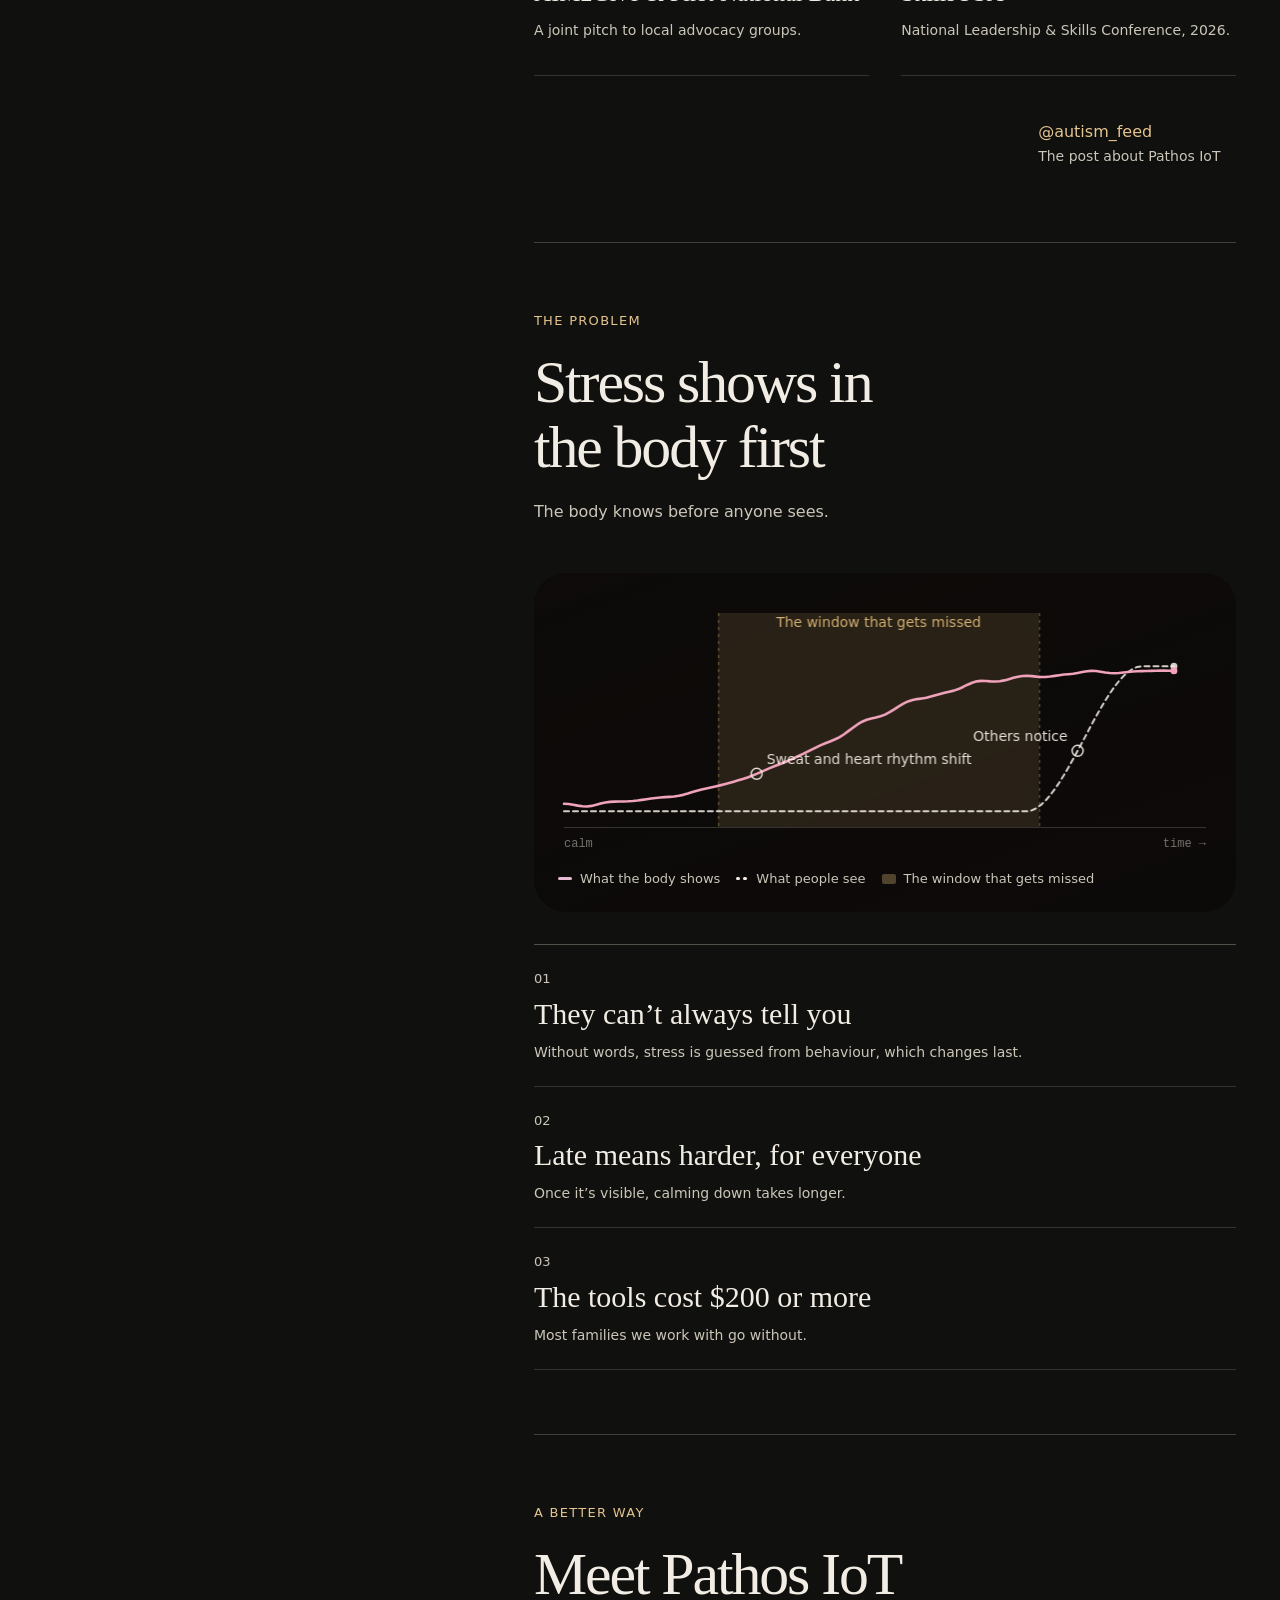
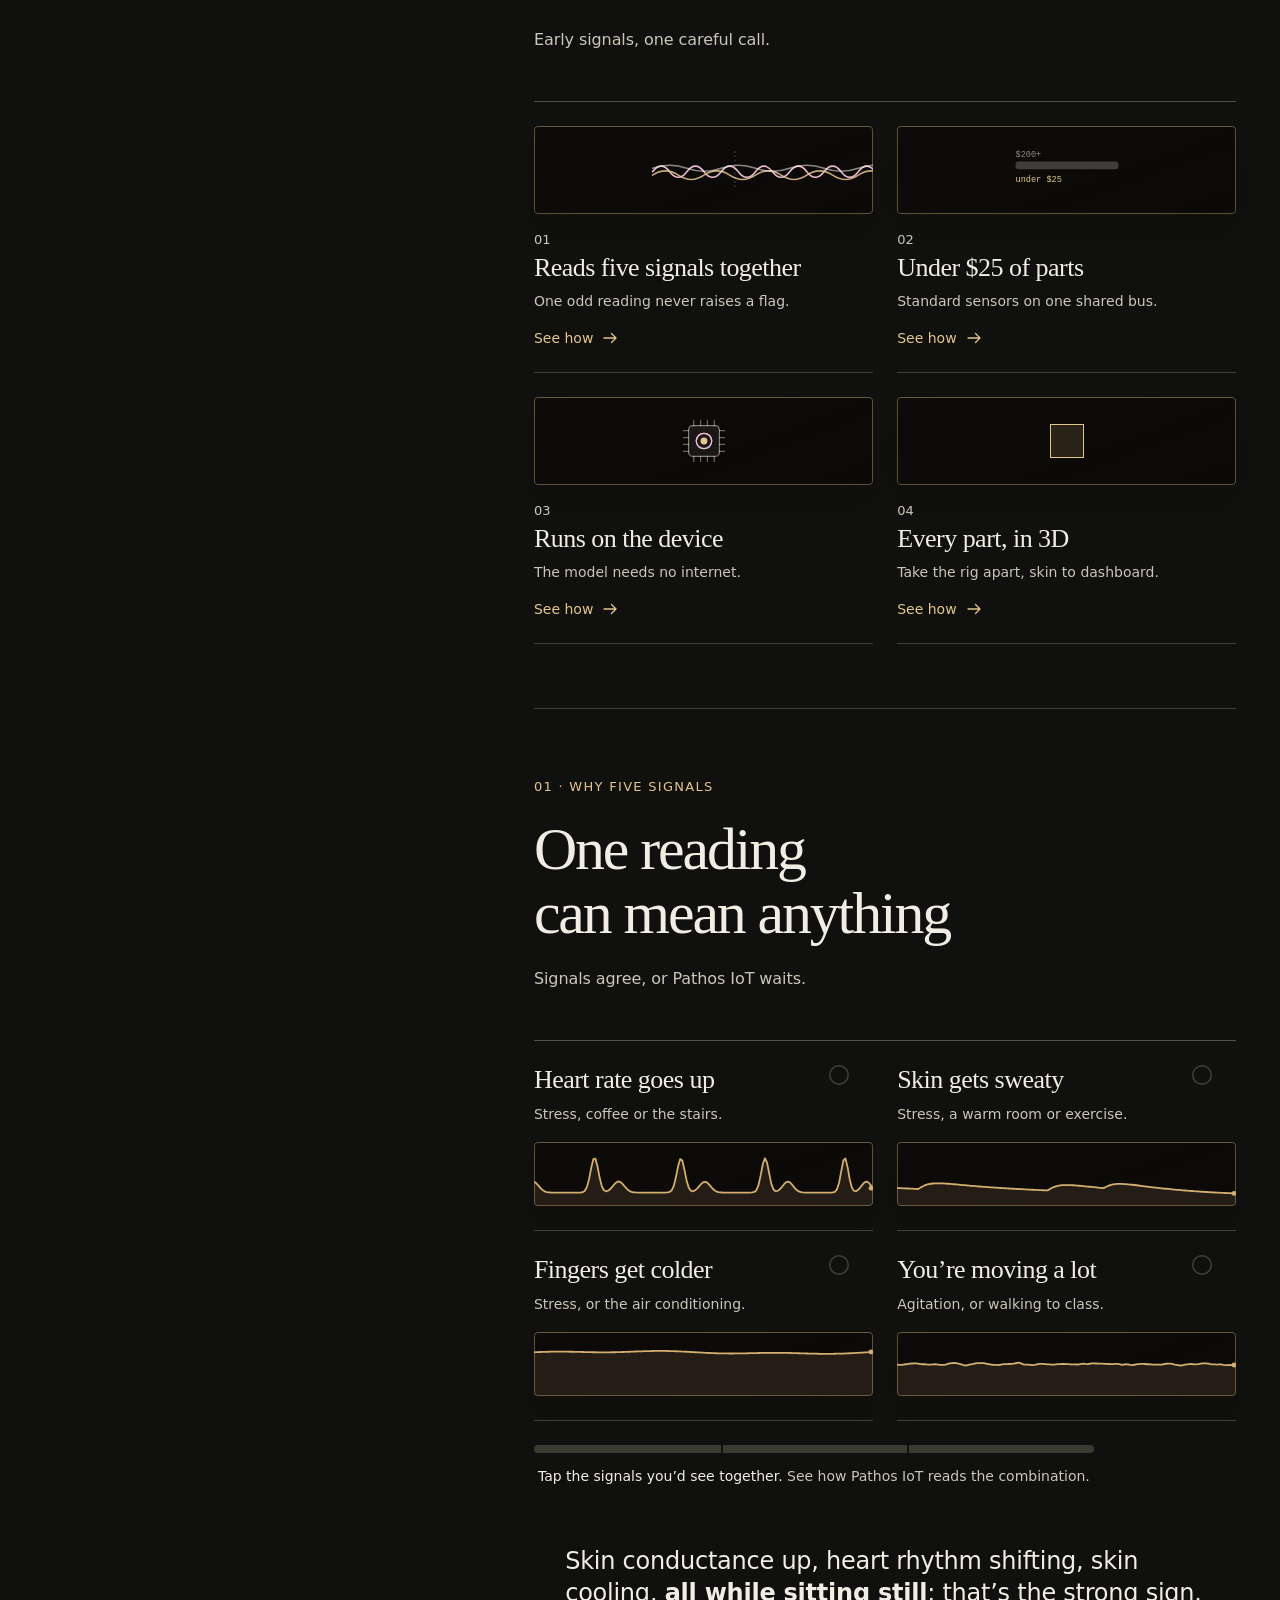
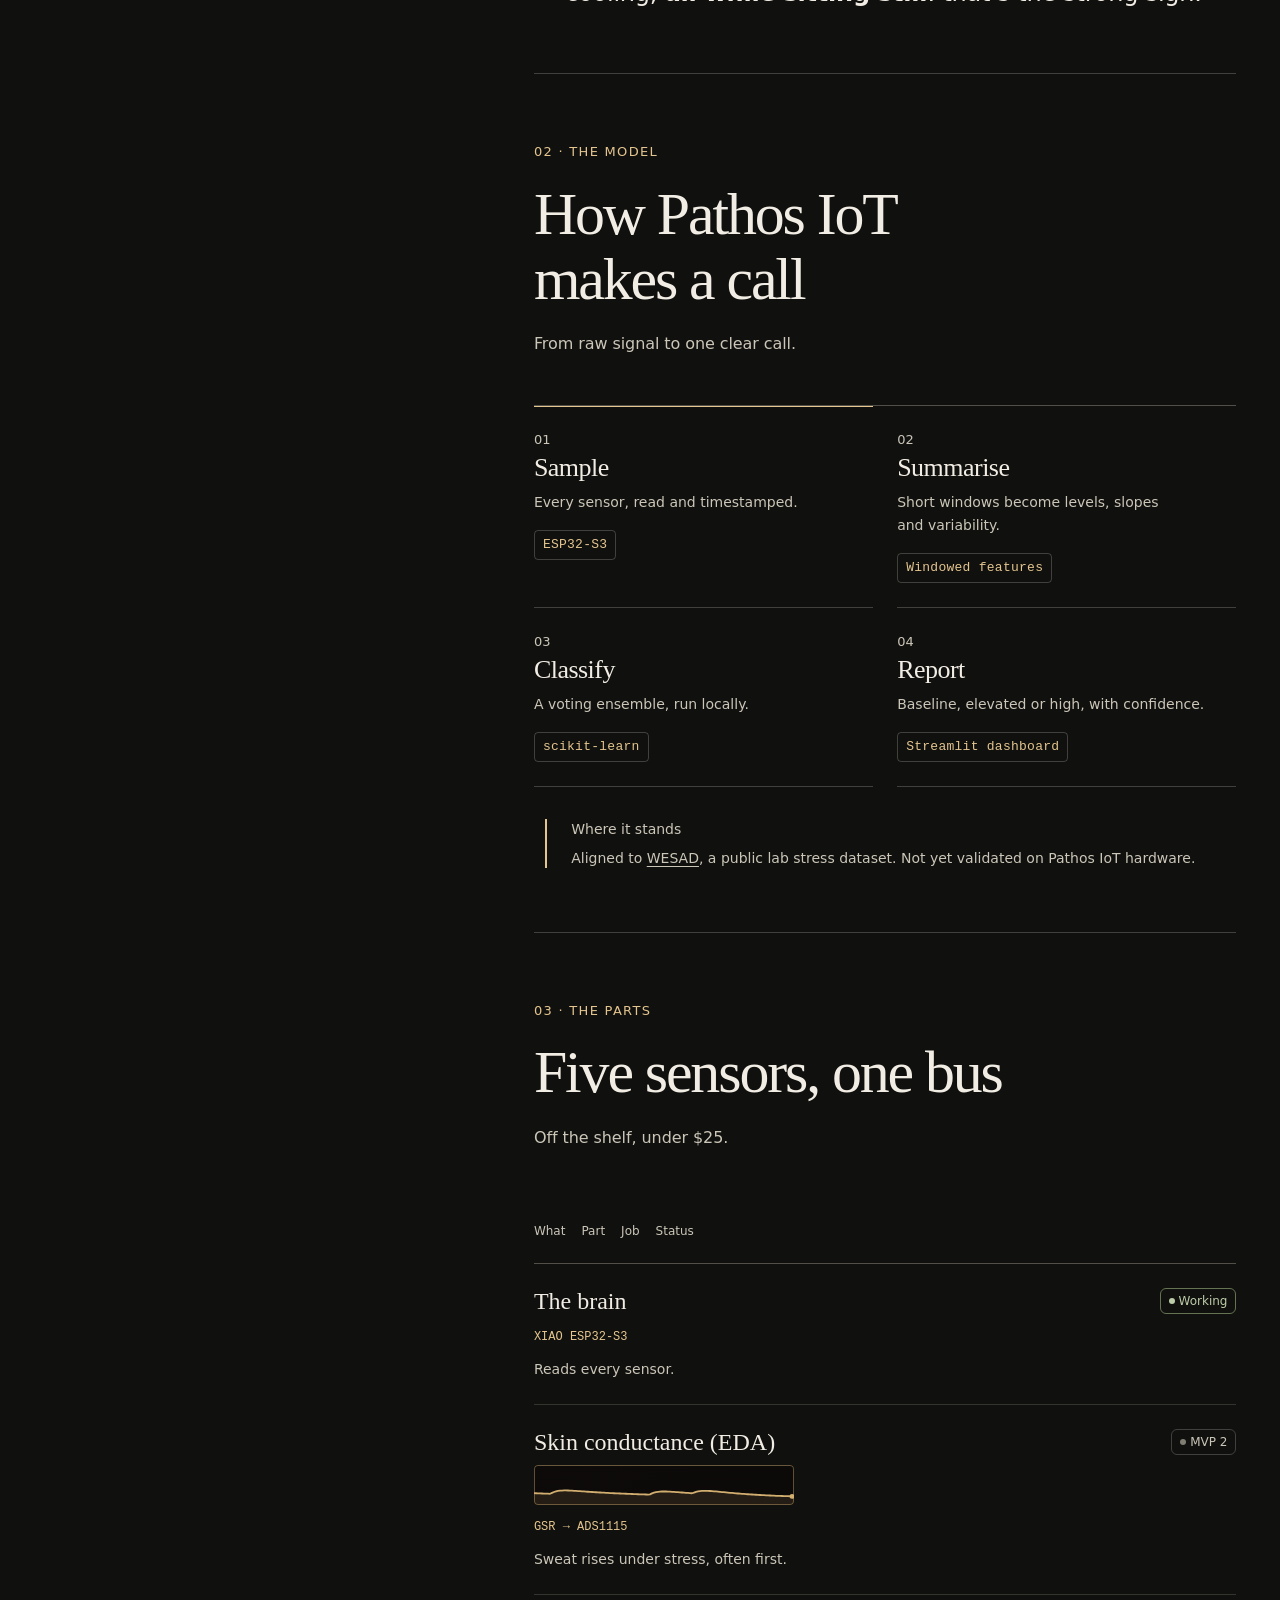
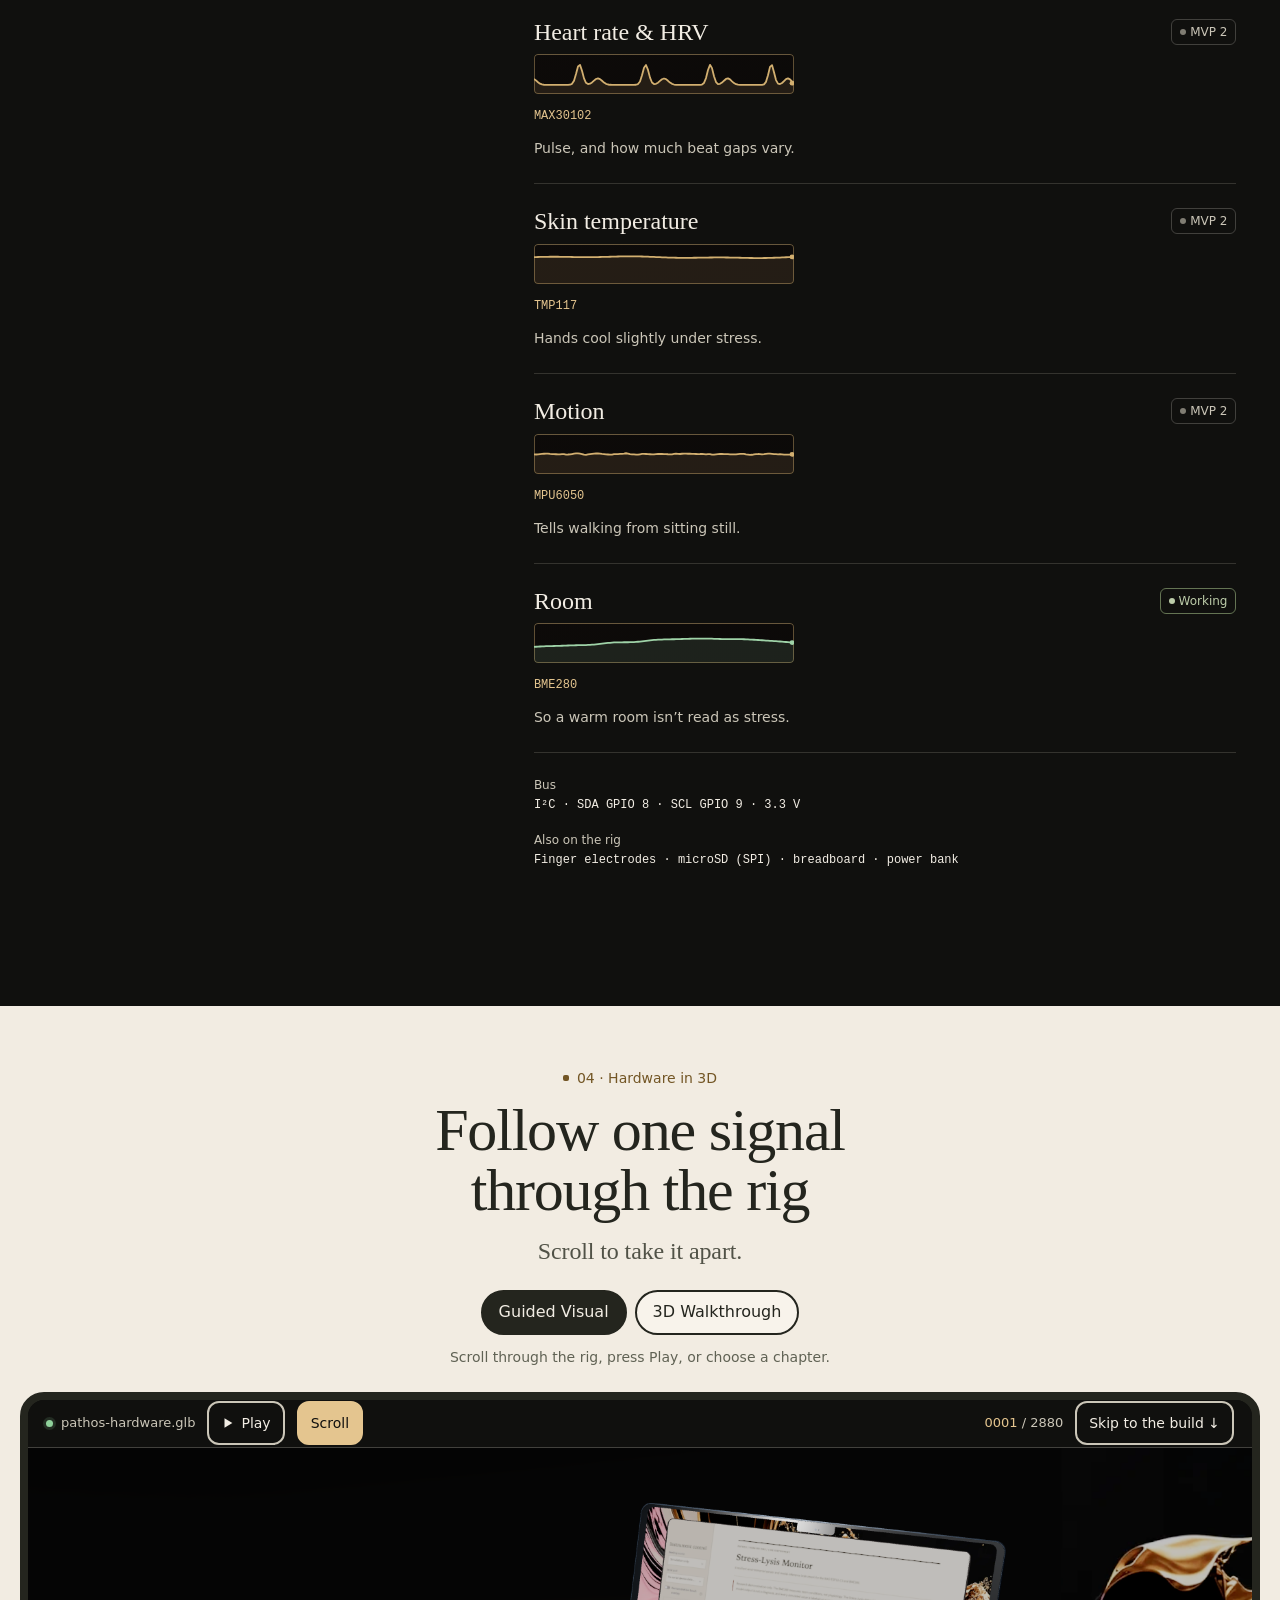
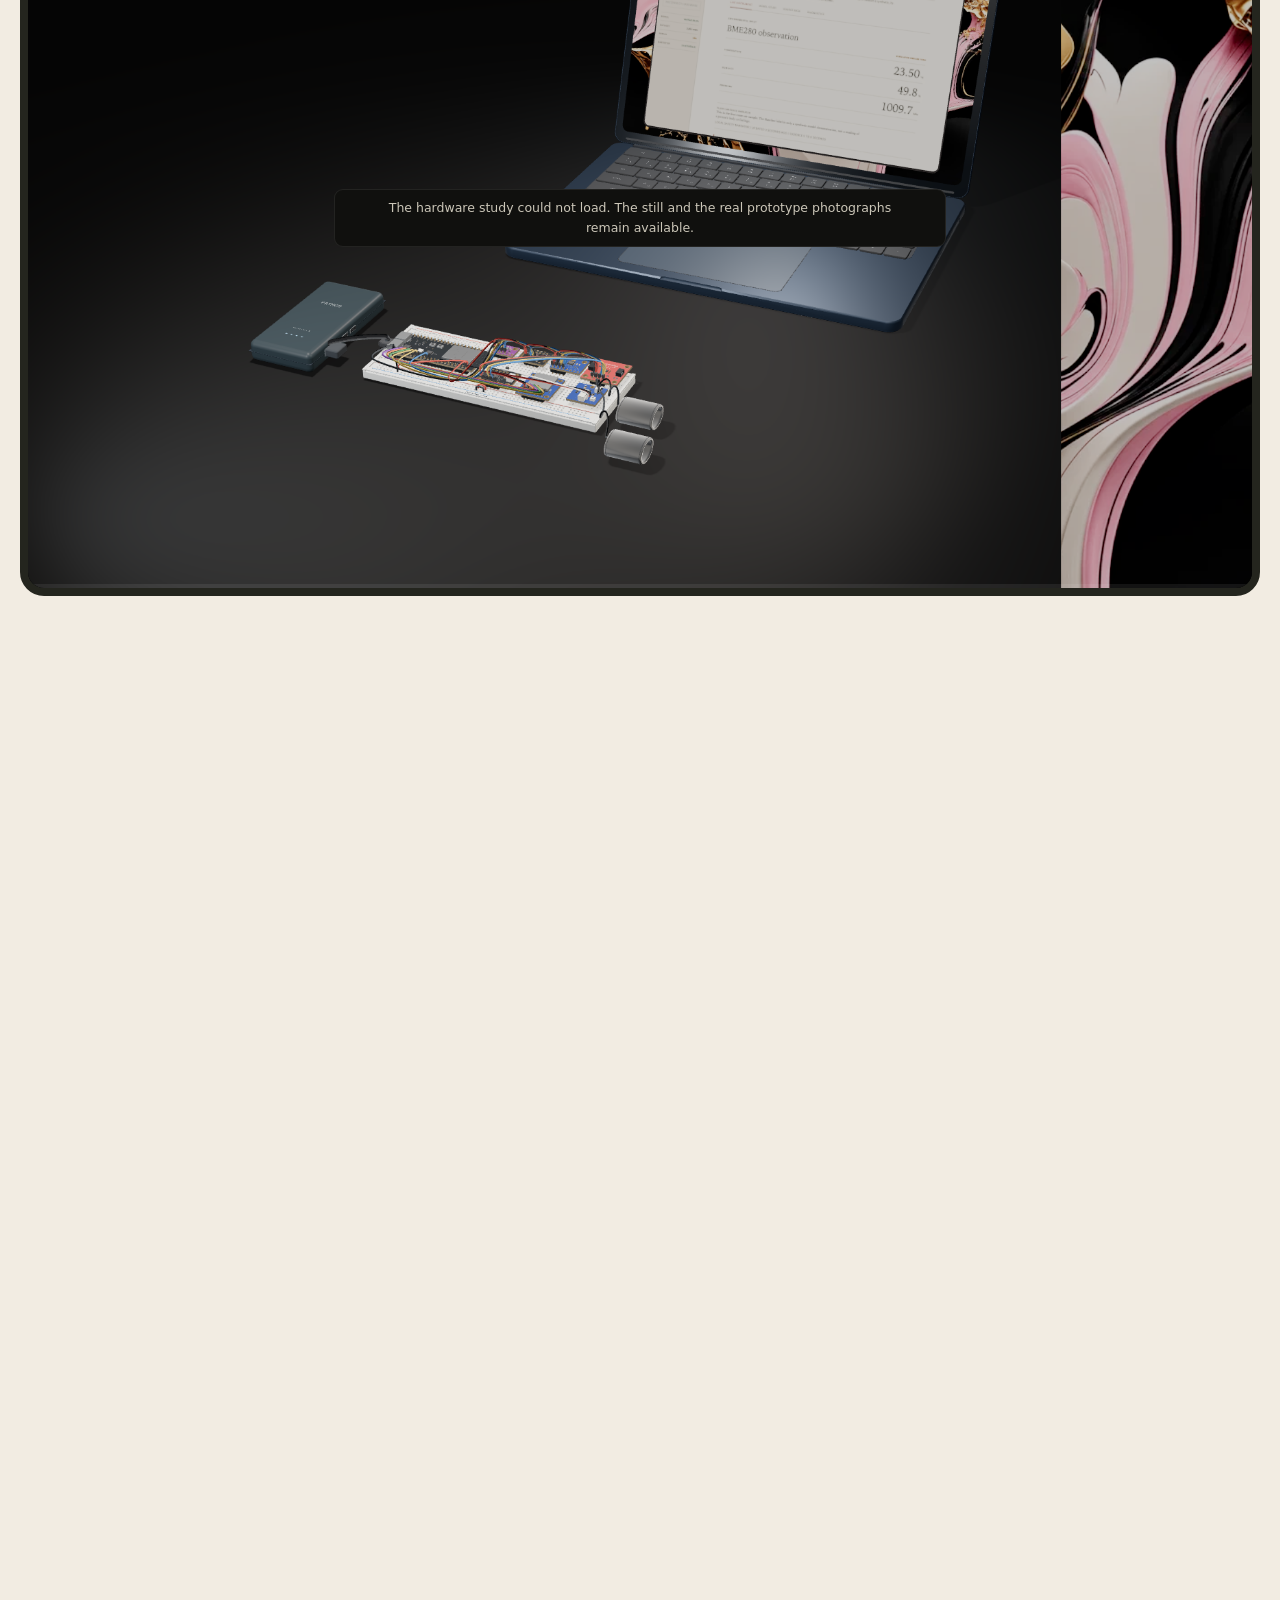
==== commit 818447ec: "Add the founder helmet particle reveal" ====
--- a/index.html
+++ b/index.html
@@ -624,7 +624,16 @@
                 <p class="body-3 sec-tag">Student-built, end to end.</p>
             </header>
             <article class="founder founder--sys" data-reveal>
-                <img class="founder-photo" src="assets/rahul-viswanath.webp" alt="Rahul Viswanath, founder and CEO of Pathos IoT, in a grey suit and black tie." width="400" height="400" loading="lazy" decoding="async">
+                <figure class="founder-helmet">
+                    <div class="founder-helmet-stage">
+                        <picture>
+                            <source srcset="assets/founder/portrait.webp" type="image/webp">
+                            <img class="founder-photo" src="assets/rahul-viswanath.webp" alt="Rahul Viswanath, founder and CEO of Pathos IoT, in a grey suit and black tie." width="400" height="400" loading="lazy" decoding="async">
+                        </picture>
+                        <canvas aria-hidden="true"></canvas>
+                        <button type="button" class="founder-helmet-trigger" hidden><span>Reveal helmet</span></button>
+                    </div>
+                </figure>
                 <div class="founder-body">
                     <h3 class="heading-4">Rahul&nbsp;Viswanath</h3>
                     <p class="founder-role caption-2">Founder &amp; CEO, Pathos IoT</p>
@@ -771,6 +780,7 @@
     <script type="module" src="prototype-loader.js"></script>
     <script type="module" src="hardware-experience.js"></script>
     <script type="module" src="integration.js"></script>
+    <script type="module" src="founder-helmet.js"></script>
     <noscript><style>.planet-motion{display:none}.planet-story{display:block}.planet-stage{display:none}.planet-content{width:100%;max-width:1000px;margin:auto}.planet-content [data-reveal]{opacity:1;transform:none}</style></noscript>
 </body>
 </html>
--- a/integrated.css
+++ b/integrated.css
@@ -3492,7 +3492,7 @@
 
 
 /* compact-layout.css */
-/* Field photographs retain their direct controls. Software uses its original pinned scroll tour. */
+/* Field photographs use their original scroll-driven 3D deck. Software uses its original pinned scroll tour. */
 /* Preserve that tour's geometry while allowing enlarged text to reflow. */
 #device-tour .device-meta{min-width:0;grid-template-columns:minmax(0,1fr);max-width:100%}
 #device-tour .device-steps{max-width:100%;flex-wrap:wrap}
@@ -3502,26 +3502,18 @@
 #device-tour .device-caption{position:relative;grid-area:1/1;visibility:hidden}
 #device-tour .device-caption.is-on{visibility:visible}
 @media(max-width:640px){#device-tour .device-captions{min-height:96px}}
-#product.field.is-compact{padding-bottom:var(--space-16,4rem)}
-#product.field.is-compact .fl-track{height:auto}
-#product.field.is-compact .fl-stage{position:relative;top:auto;height:auto;min-height:0;width:min(100%,72rem);margin:0 auto;padding:var(--space-8,2rem) var(--gutter,1.5rem) 0;perspective:none;overflow:visible;cursor:auto;touch-action:pan-y pinch-zoom}
-#product.field.is-compact .fl-deck{--photo-height:clamp(16rem,55svh,34rem);position:relative;inset:auto;display:grid;place-items:center;height:var(--photo-height);list-style:none;margin:0;padding:0;pointer-events:auto;transform-style:flat}
-#product.field.is-compact .fl-card{position:relative;grid-area:1/1;inset:auto;left:auto;top:auto;width:100%;height:100%;margin:0;transform:none;transform-style:flat;will-change:auto;pointer-events:auto}
-#product.field.is-compact .fl-card[hidden]{display:none!important}
-#product.field.is-compact .fl-front.shot{position:relative;inset:auto;display:flex;justify-content:center;align-items:center;width:100%;height:100%;min-height:0;max-height:none;margin:0;padding:0;border:0;border-radius:var(--radius-panel,1.5rem);background:transparent;box-shadow:none;cursor:zoom-in;transform:none;overflow:hidden}
-#product.field.is-compact .fl-front.shot img{position:relative;inset:auto;width:min(100%,calc(var(--photo-height)*var(--photo-ratio,.8)));max-width:100%;height:auto;max-height:100%;aspect-ratio:auto;object-fit:contain;border-radius:var(--radius-panel,1.5rem)}
-#product.field.is-compact .fl-front.shot::after,#product.field.is-compact .fl-back{display:none}
-#product.field.is-compact .fl-ui{position:relative;inset:auto;display:grid;grid-template-columns:minmax(0,1fr) auto;align-items:center;gap:var(--space-6,1.5rem);width:100%;margin:var(--space-6,1.5rem) auto 0;pointer-events:auto}
-#product.field.is-compact .fl-caption{min-height:7rem;max-width:46ch;animation:none}
-#product.field.is-compact .fl-caption strong{font-family:var(--font-ui,'Space Grotesk',sans-serif);font-size:var(--text-lg,1.125rem);line-height:1.35}
-#product.field.is-compact .fl-caption>span{font-size:var(--text-base,1rem);line-height:1.55}
-#product.field.is-compact .fl-nav{gap:8px;justify-content:center;max-width:100%}
-#product.field.is-compact .fl-count{min-width:0;flex:1 1 auto;font-size:var(--text-sm,.875rem)}
-#product.field.is-compact .fl-btn{display:grid;place-items:center;width:44px;height:44px;flex:0 0 44px}
-@media(max-width:640px){
-  #product.field.is-compact .fl-ui{grid-template-columns:minmax(0,1fr);gap:var(--space-4,1rem)}
-  #product.field.is-compact .fl-nav{justify-content:space-between}
-}
+/* Preserve the original photo path while retaining the current brand controls. */
+#product.field.is-live .fl-stage{top:var(--nav-height,64px);height:calc(100svh - var(--nav-height,64px));min-height:0;touch-action:pan-y pinch-zoom}
+#product .fl-face{border-radius:var(--radius-panel,32px)}
+#product .fl-caption strong{font-family:var(--font-ui);font-size:var(--text-lg,1.125rem);line-height:1.35}
+#product .fl-caption>span{font-size:var(--text-base,1rem);line-height:1.55}
+#product .fl-back-n,#product .fl-count{font-family:var(--font-ui);font-size:var(--text-sm,.875rem)}
+#product .fl-back-t{font-family:var(--font-editorial);font-weight:400}
+#product .fl-back-d{font-size:var(--text-base,1rem)}
+#product .fl-btn{display:grid;place-items:center;flex:0 0 44px;border:2px solid var(--color-ink);background:var(--color-paper);color:var(--color-ink);transition:background var(--motion-fast),transform var(--motion-fast)}
+#product .fl-btn:hover{background:var(--color-page)}
+#product .fl-btn:active{transform:scale(.98)}
+@media(prefers-reduced-motion:reduce){#product .fl-caption.is-swap{animation:none}}
 
 
 /* hardware-experience.css */
@@ -3550,7 +3542,7 @@
 #prototype .hw-skip-short{display:none}
 #prototype .hw-play svg{display:block;width:14px;height:14px}
 #prototype .hw-360[hidden]{display:none}
-#prototype .hw-view{position:absolute;inset:48px 0 0;height:auto;aspect-ratio:auto;min-height:0;touch-action:pan-y;background:var(--hw-bg)}
+#prototype .hw-view{position:absolute;inset:48px 0 0;height:auto;aspect-ratio:auto;min-height:0;touch-action:pan-y;background:#060607}
 #prototype .hw-hud{--serif:var(--font-editorial);--sans:var(--font-ui)}
 #prototype .hw-hud .hw-chapter>*{opacity:1!important}
 #prototype .hw-title{font-family:var(--font-editorial);font-weight:400;color:var(--hw-ink)}
@@ -3603,3 +3595,103 @@
 /* Playback controls remain readable against either frame of the films. */
 .hero-film-control{position:relative;z-index:3;display:inline-flex;align-items:center;justify-content:center;min-width:44px;min-height:44px;margin-top:24px;padding:10px 16px;border:2px solid var(--color-on-dark-muted);border-radius:var(--radius-control);background:var(--color-dark-raised);color:var(--color-on-dark);font:500 var(--text-sm)/1.4 var(--font-ui);cursor:pointer}
 .hero-film-control:hover{background:var(--color-dark-hover);border-color:var(--color-accent)}
+
+
+/* founder-helmet.css */
+.planet-content #team .founder--sys {
+  grid-template-columns: minmax(0, 1fr) minmax(0, 1.2fr);
+  align-items: center;
+  gap: clamp(1.5rem, 3vw, 3rem);
+}
+
+.founder-helmet {
+  width: 100%;
+  max-width: 22rem;
+  min-width: 0;
+  margin: 0;
+}
+
+.founder-helmet-stage {
+  position: relative;
+  isolation: isolate;
+  aspect-ratio: 4 / 5;
+  border: 1px solid var(--line-strong);
+  border-radius: var(--radius-panel);
+  background: radial-gradient(ellipse at 50% 34%, #2d271d 0%, #1c1a15 45%, #151512 77%);
+}
+
+.planet-content #team .founder-helmet .founder-photo,
+.founder-helmet canvas {
+  position: absolute;
+  inset: 0;
+  display: block;
+  width: 100%;
+  height: 100%;
+  max-width: none;
+  border-radius: var(--radius-panel) !important;
+  box-shadow: none;
+  pointer-events: none;
+}
+
+.founder-helmet-stage::after {
+  position: absolute;
+  inset: 0;
+  border-radius: inherit;
+  background: linear-gradient(transparent 71%, rgba(16, 16, 14, .68) 100%);
+  content: "";
+  pointer-events: none;
+}
+
+.founder-helmet-trigger {
+  position: absolute;
+  z-index: 1;
+  inset: 0;
+  display: grid;
+  align-content: end;
+  justify-items: center;
+  padding: .85rem .55rem;
+  border: 0;
+  border-radius: inherit;
+  background: transparent;
+  color: var(--color-accent);
+  cursor: pointer;
+  touch-action: pan-y pinch-zoom;
+}
+
+.founder-helmet-trigger[hidden] { display: none; }
+.founder-helmet-trigger:active { transform: none; }
+
+.founder-helmet-trigger span {
+  display: inline-flex;
+  align-items: center;
+  justify-content: center;
+  min-height: 2.75rem;
+  padding: .45rem .95rem;
+  border: 1px solid rgba(228, 197, 143, .55);
+  border-radius: var(--radius-pill);
+  background: var(--color-dark);
+  text-align: center;
+  font: 500 var(--text-sm)/1.3 var(--font-ui);
+  transition: background var(--motion-fast), color var(--motion-fast);
+}
+
+.founder-helmet-trigger:focus-visible span {
+  background: var(--color-accent);
+  color: var(--color-dark);
+}
+
+@media (hover: hover) {
+  .founder-helmet-trigger:hover span {
+    background: var(--color-accent);
+    color: var(--color-dark);
+  }
+}
+
+@media (max-width: 1100px) {
+  .planet-content #team .founder--sys { grid-template-columns: minmax(0, 1fr); }
+  .founder-helmet { max-width: 19rem; justify-self: center; }
+}
+
+@media (prefers-reduced-motion: reduce) {
+  .founder-helmet-trigger span { transition: none; }
+}
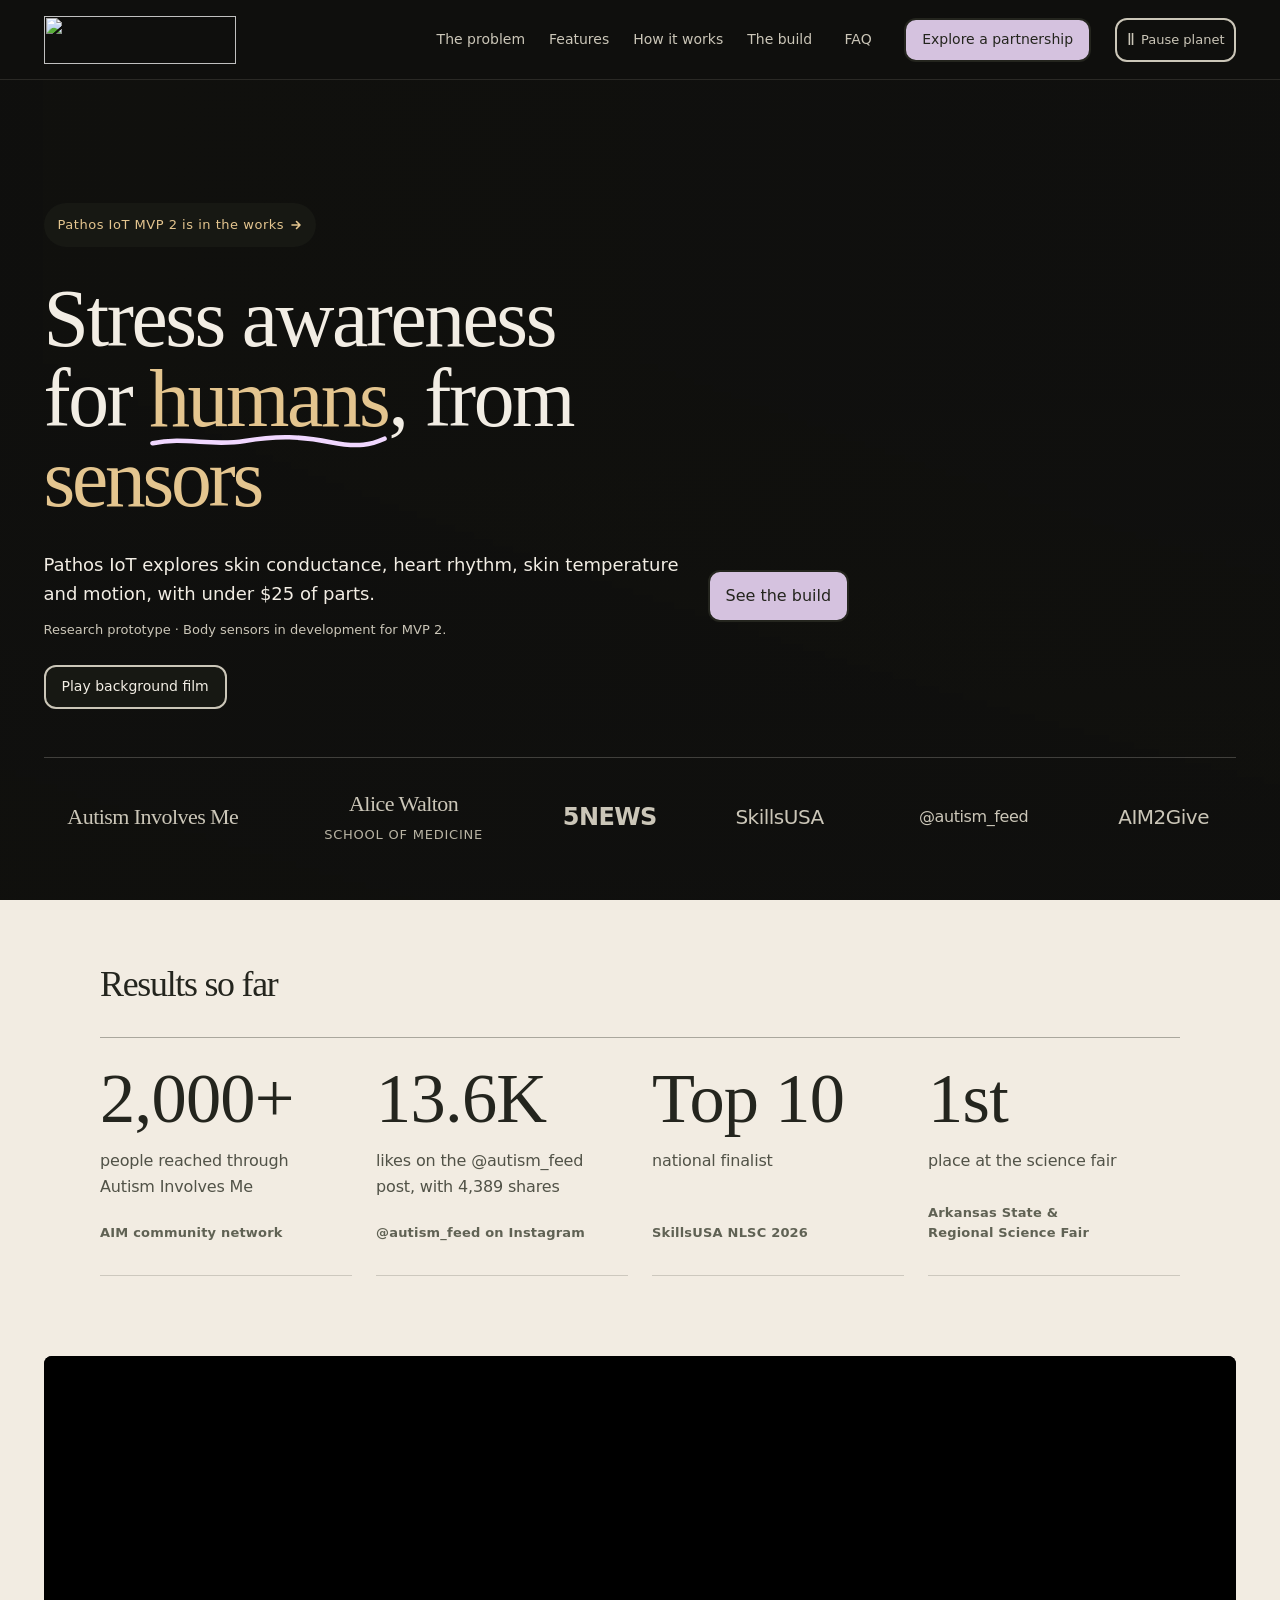
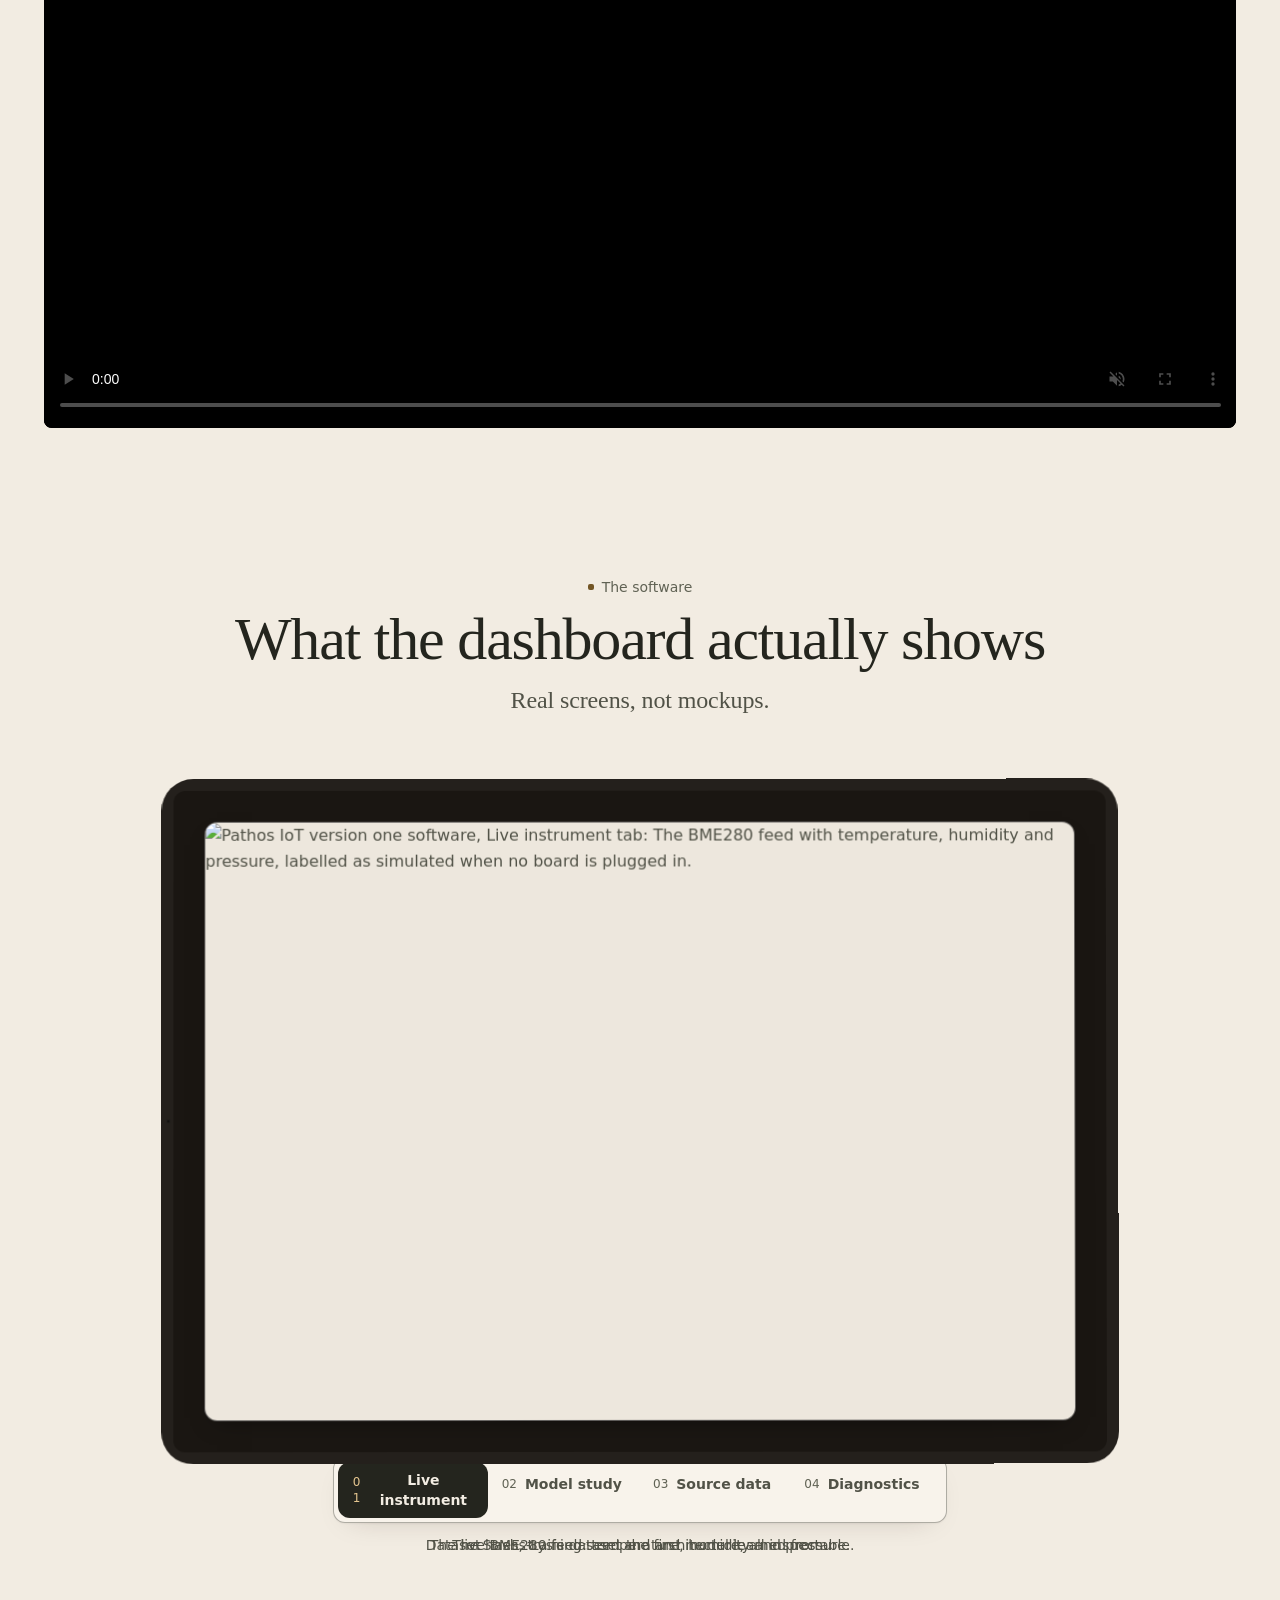
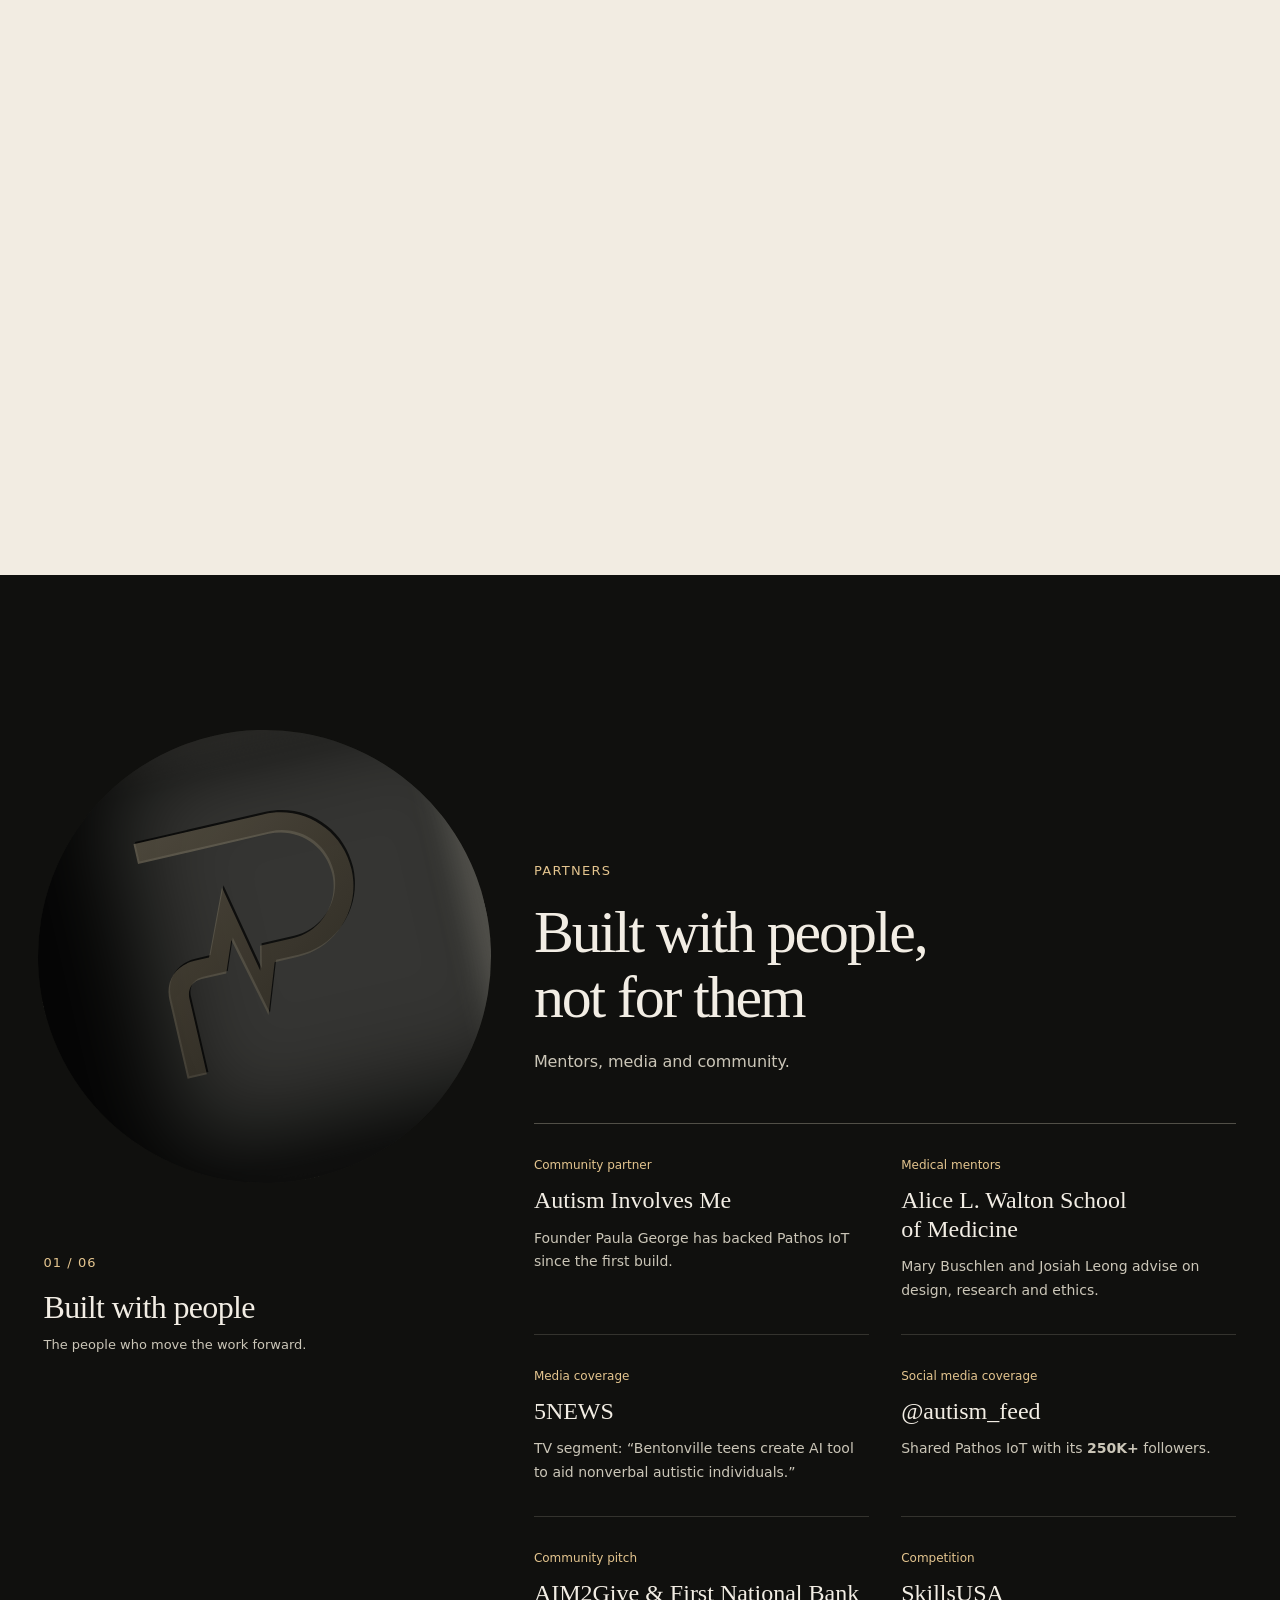
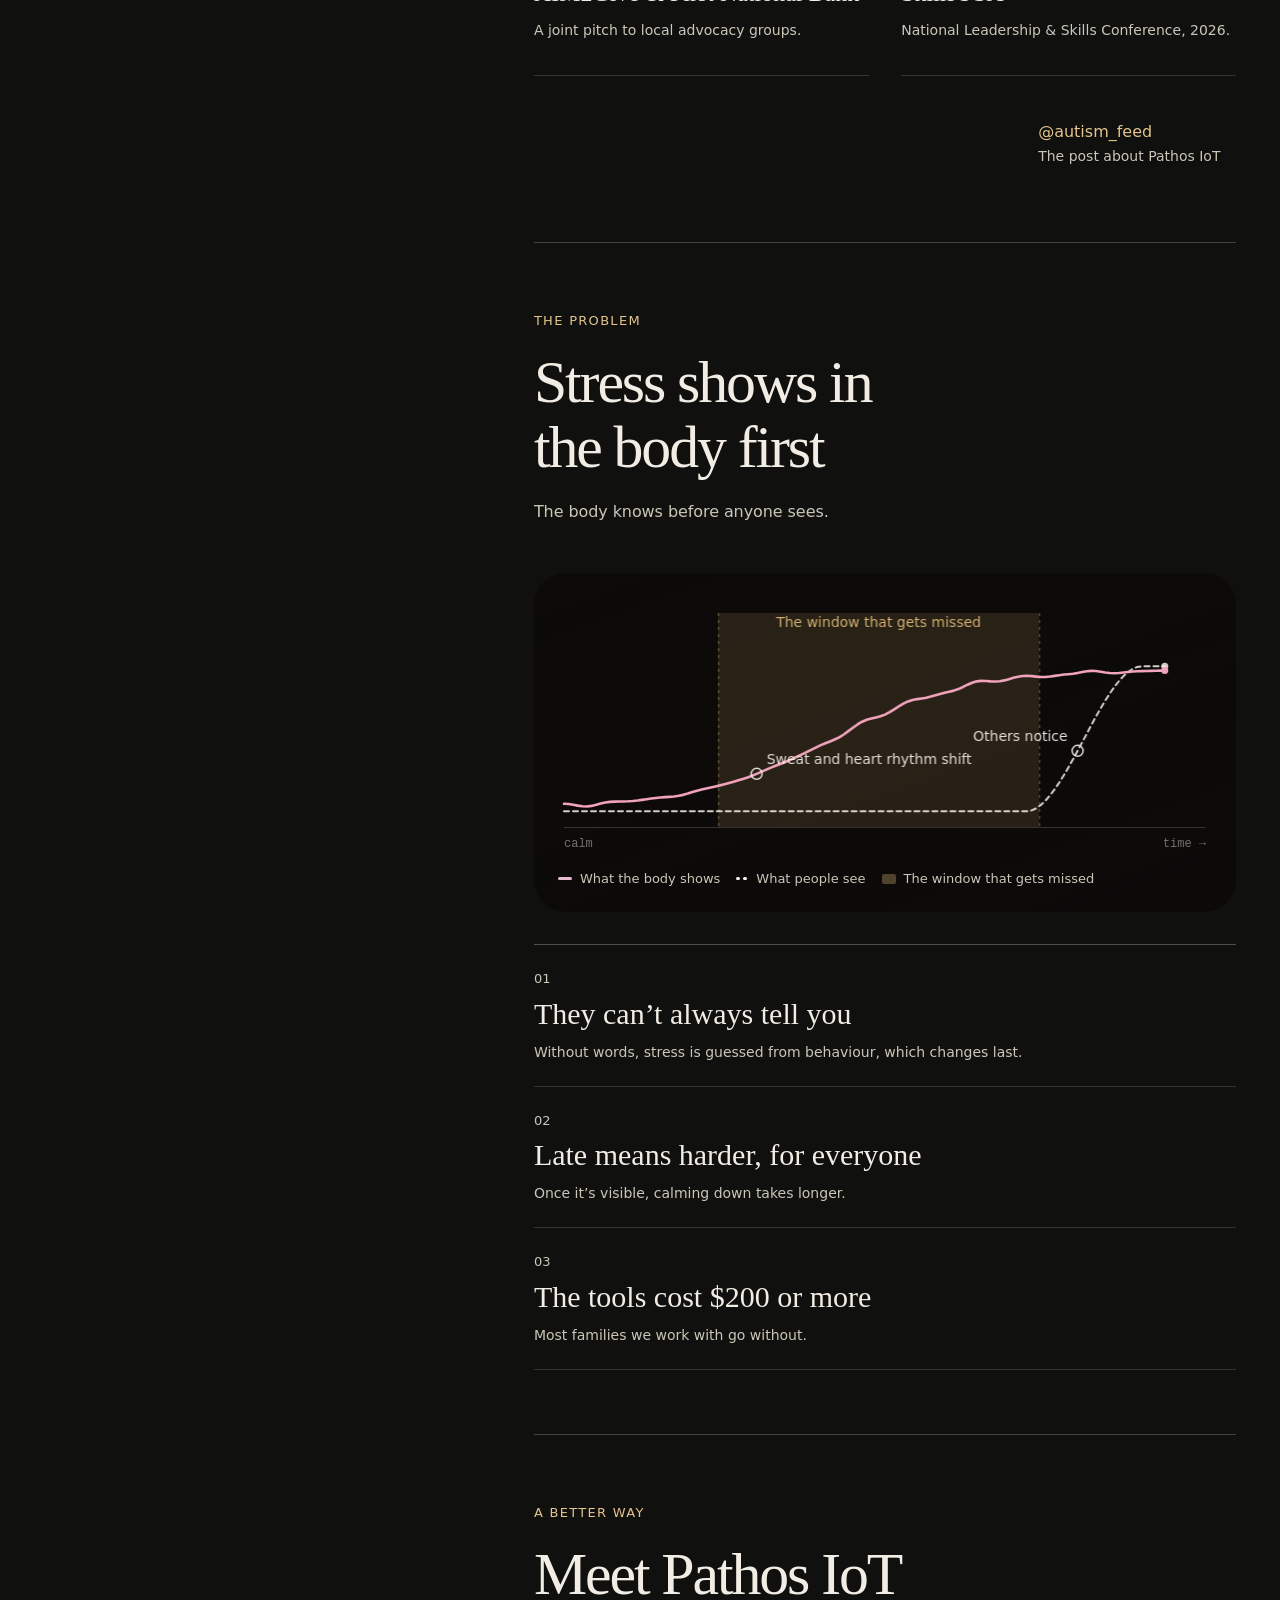
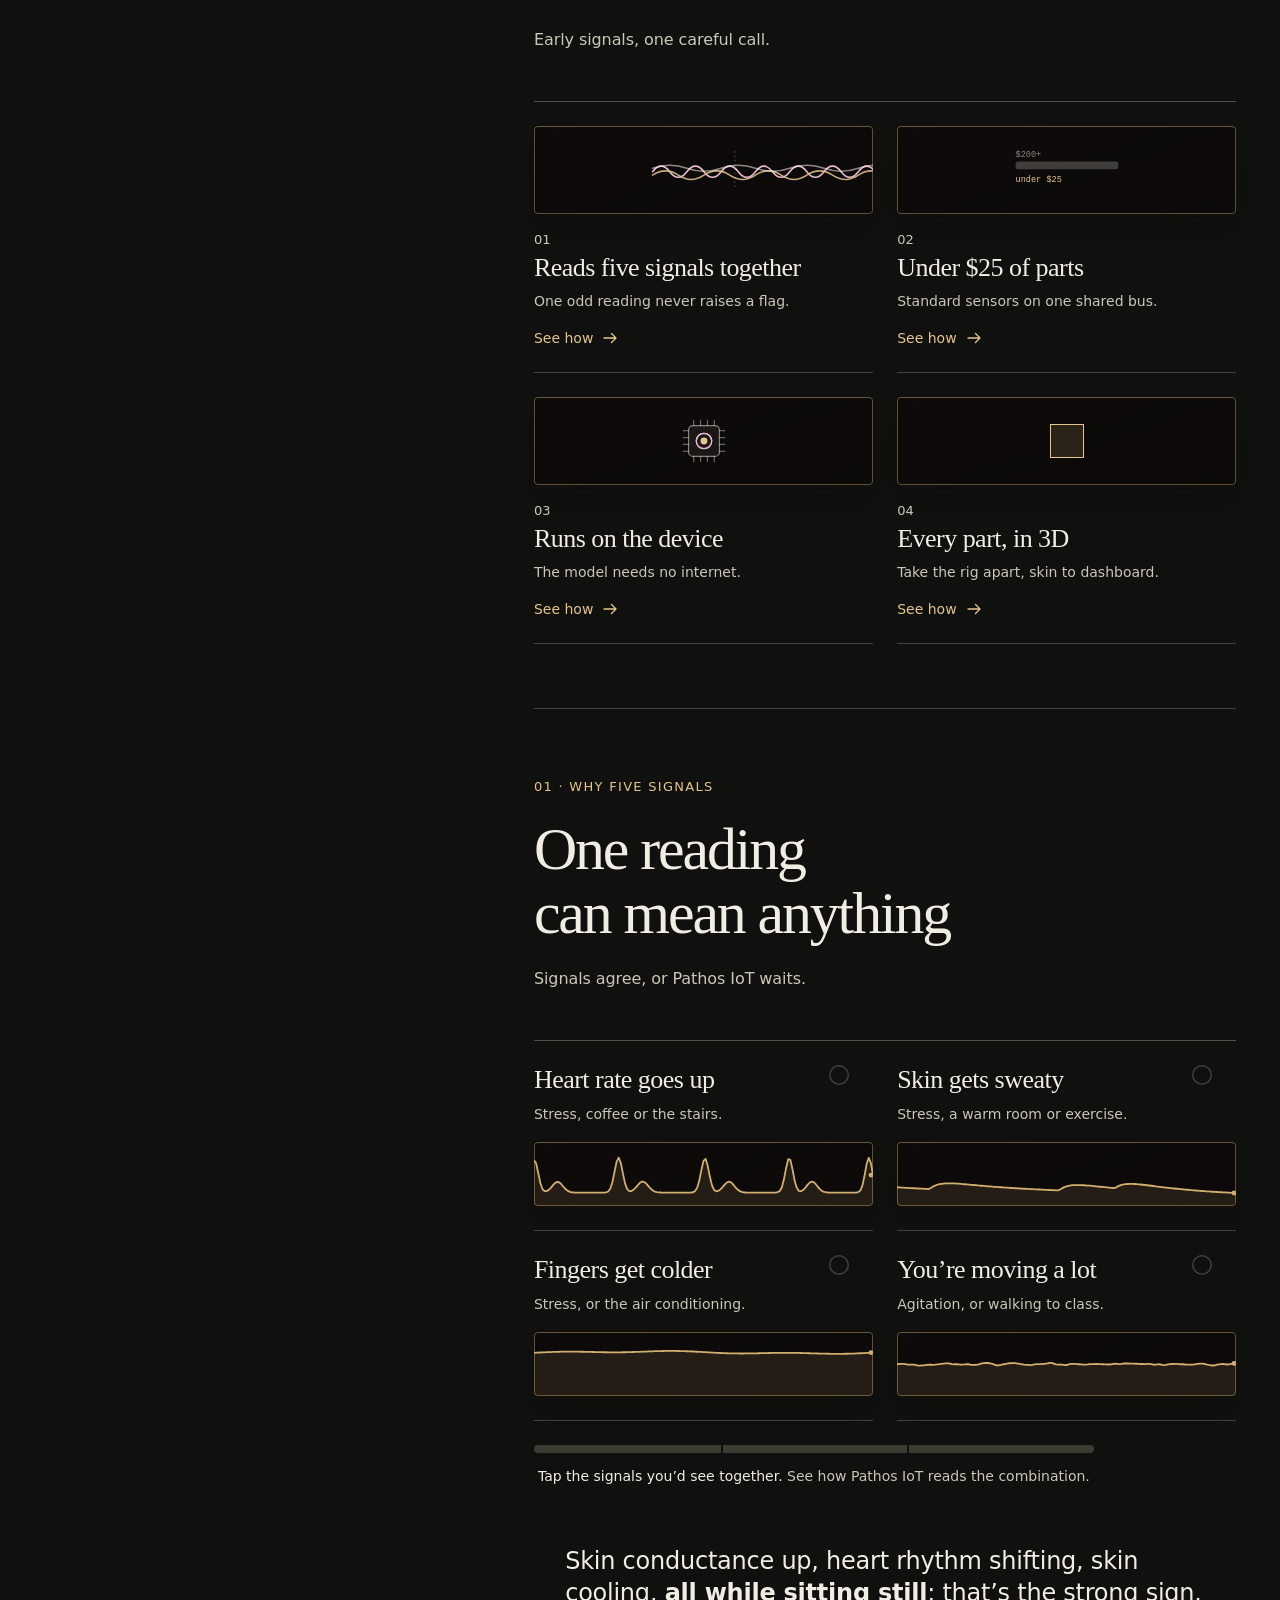
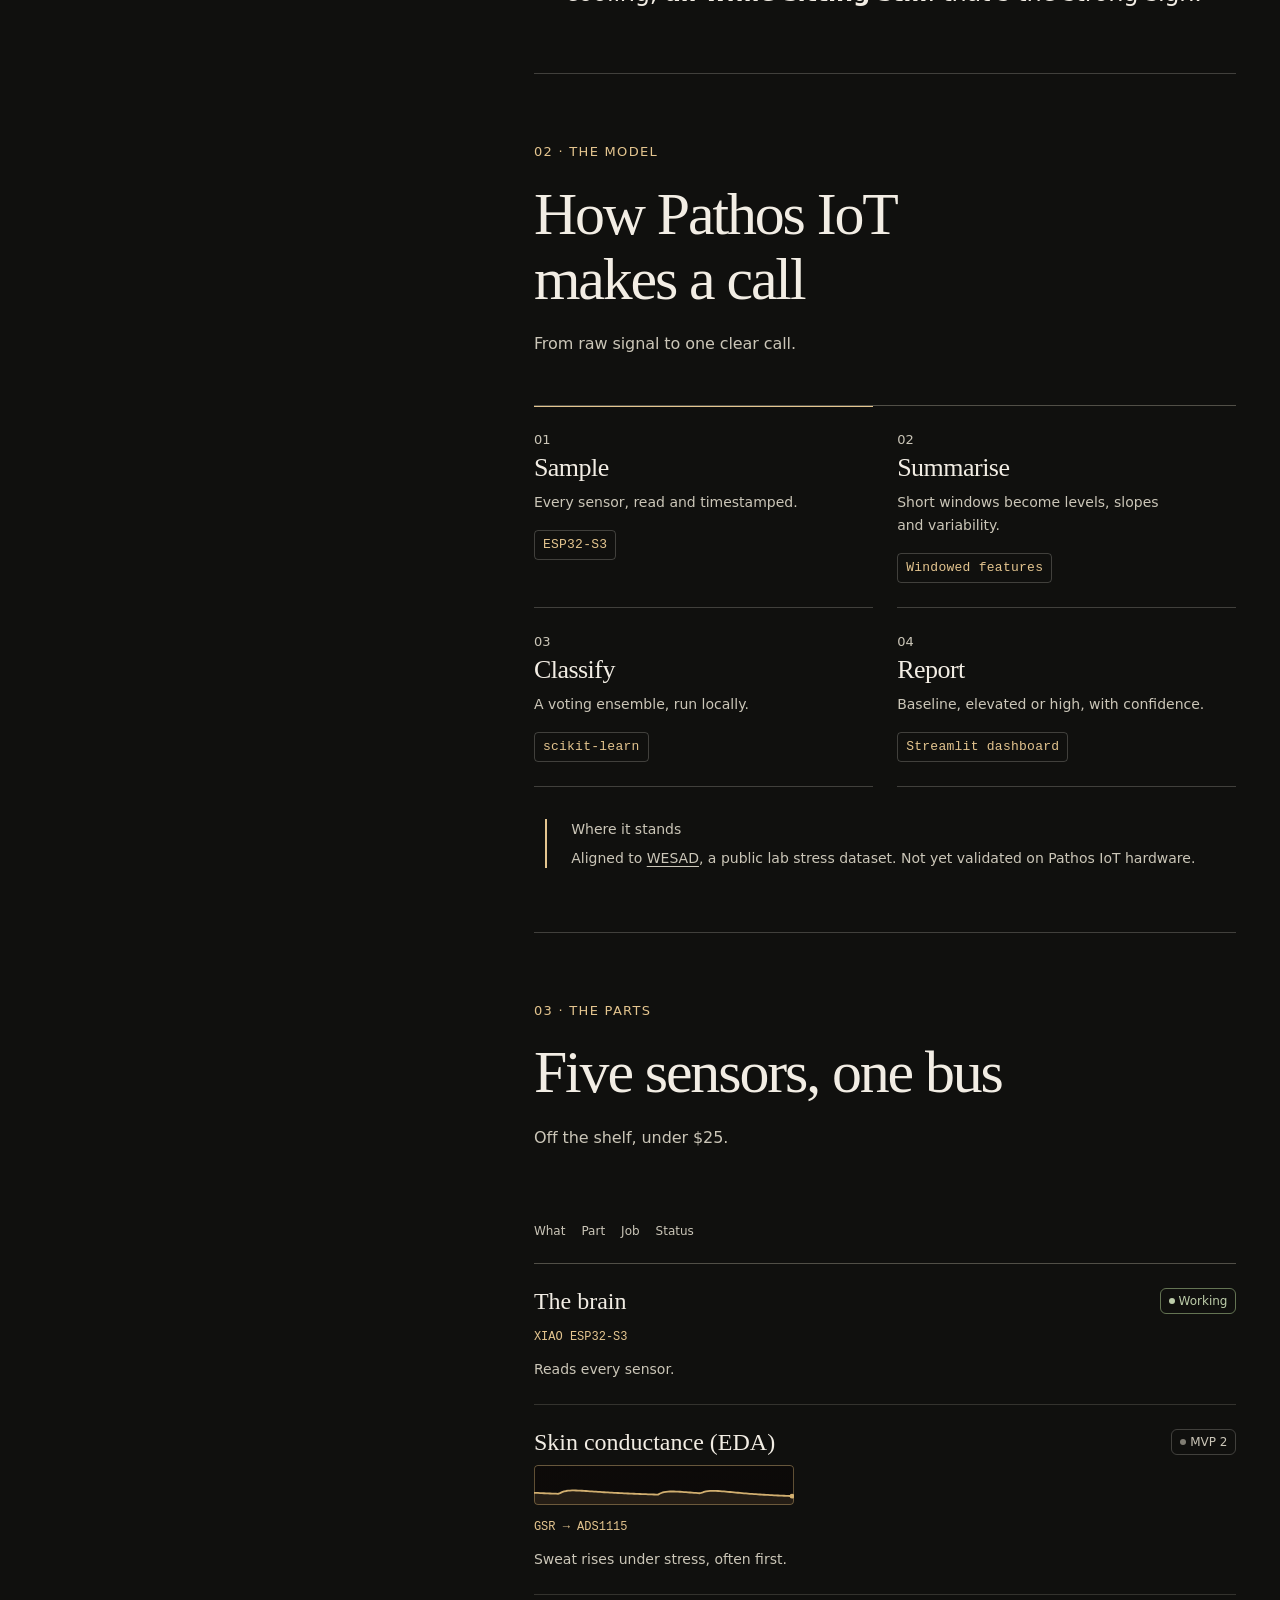
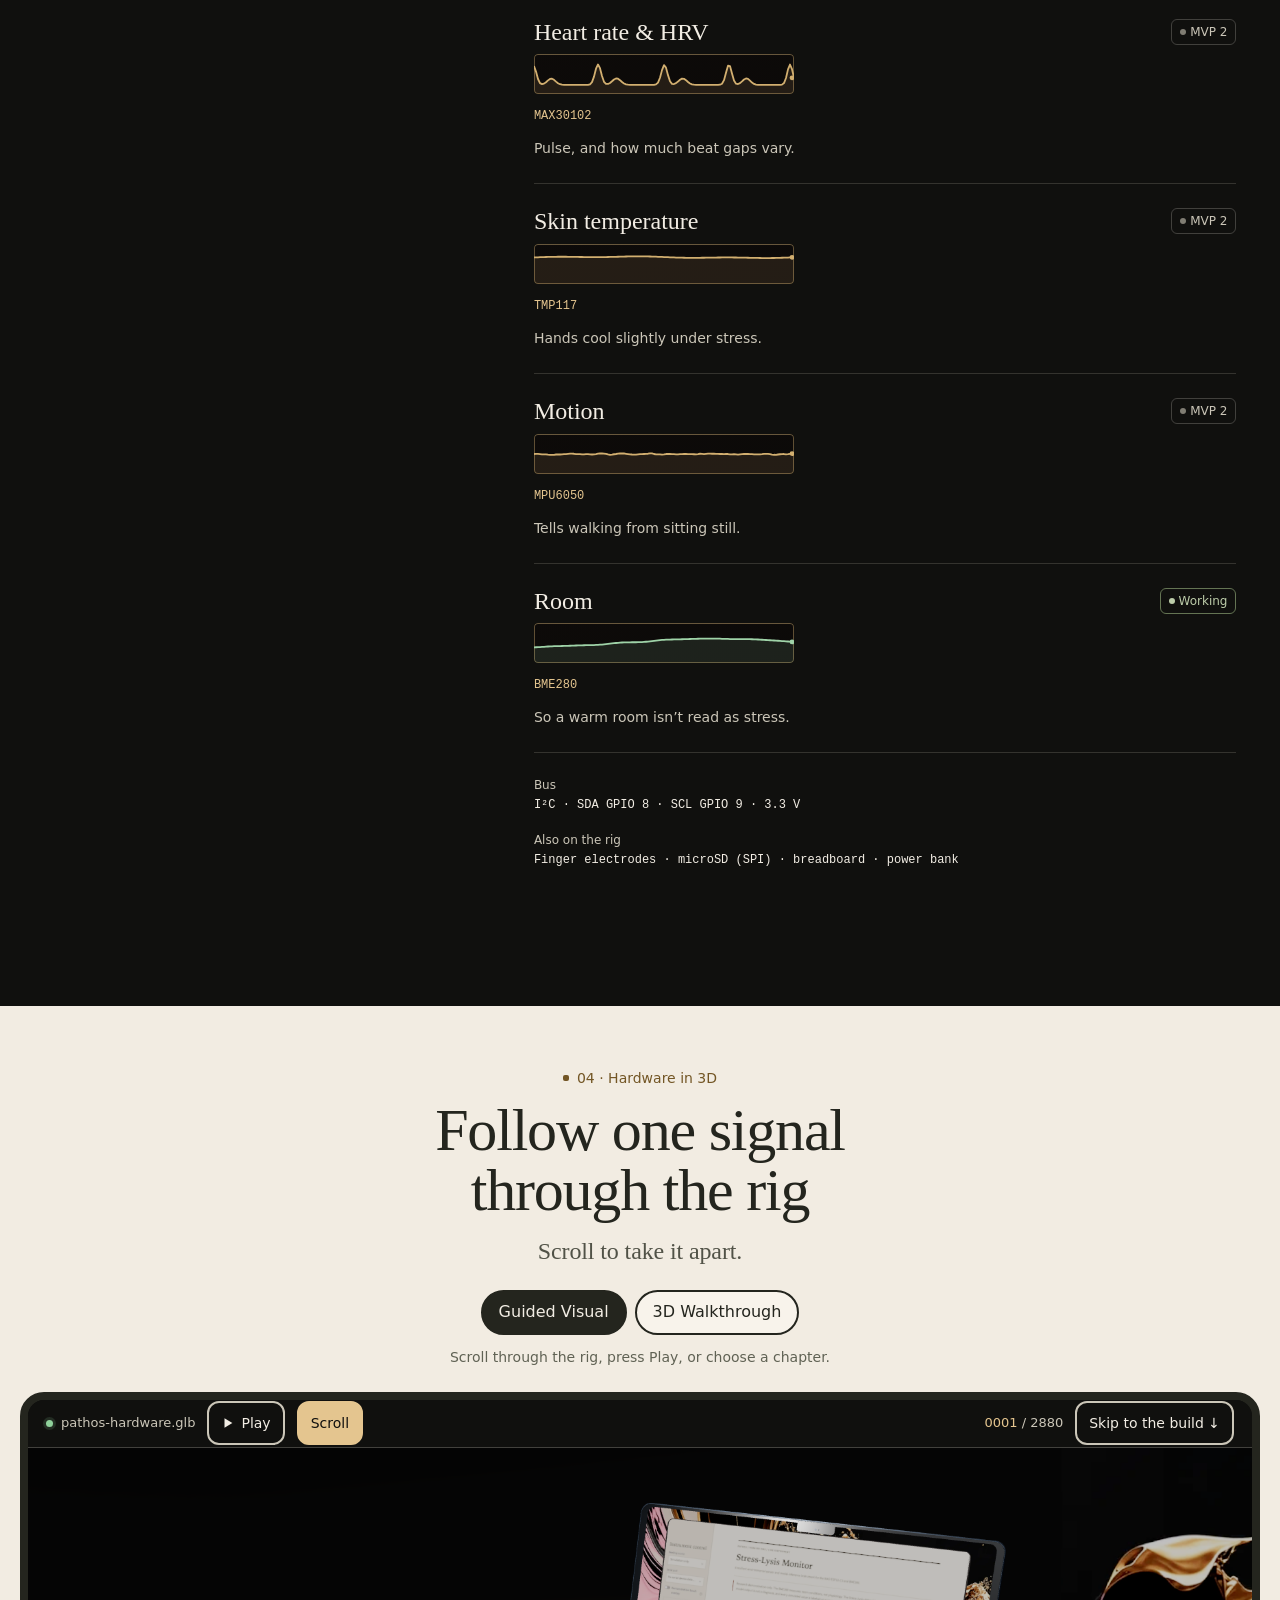
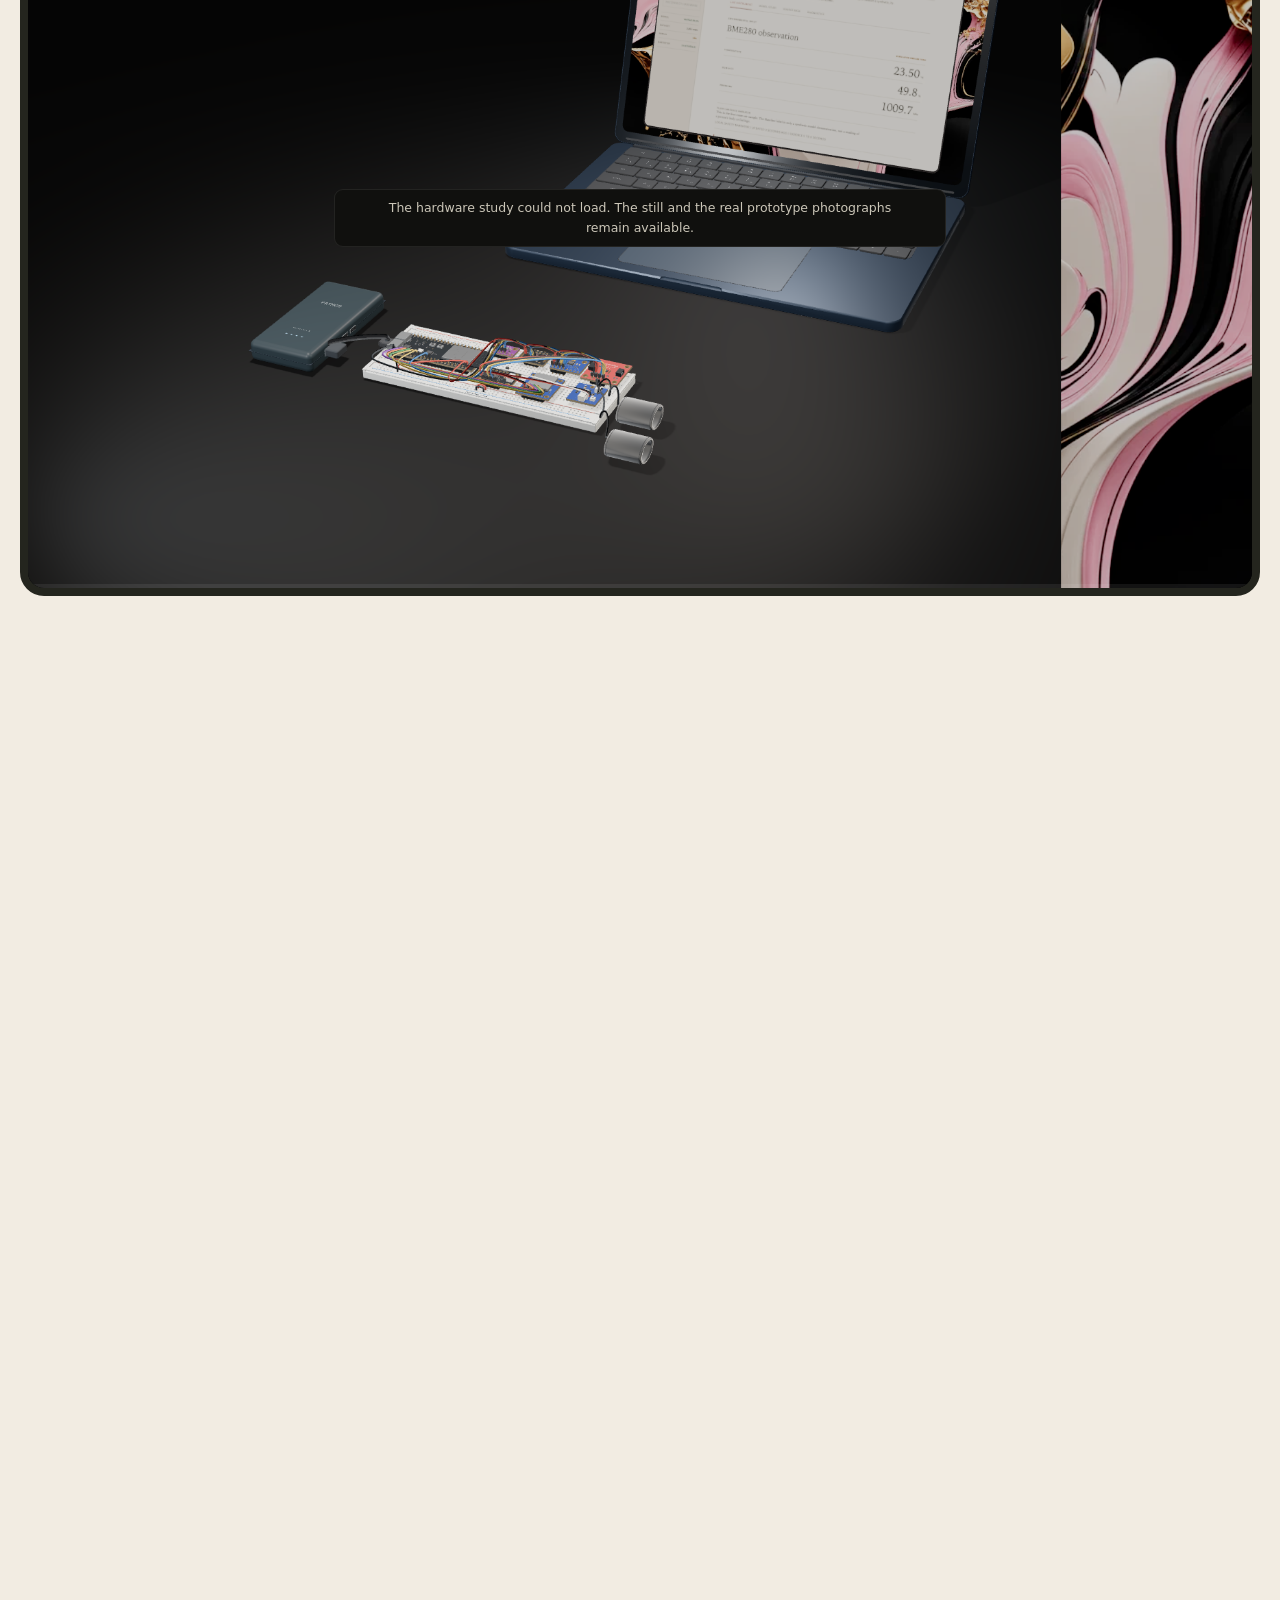
==== commit 41b8ff96: "Stage the founder portrait as a full-screen 3D reveal" ====
--- a/index.html
+++ b/index.html
@@ -616,7 +616,7 @@
     </section>
 
     <!-- 5b. Trust: who is building it -->
-    <section id="team" class="section cv" data-planet-chapter="4" data-planet-title="Built by a person, for people" data-planet-note="The person behind the prototype.">
+    <section id="team" class="section cv" data-planet-finale data-planet-chapter="4" data-planet-title="Who’s building it" data-planet-note="The person behind the prototype.">
         <div class="wrap">
             <header class="sec-head sys-head" data-reveal>
                 <p class="eyebrow">Founder</p>
@@ -624,16 +624,7 @@
                 <p class="body-3 sec-tag">Student-built, end to end.</p>
             </header>
             <article class="founder founder--sys" data-reveal>
-                <figure class="founder-helmet">
-                    <div class="founder-helmet-stage">
-                        <picture>
-                            <source srcset="assets/founder/portrait.webp" type="image/webp">
-                            <img class="founder-photo" src="assets/rahul-viswanath.webp" alt="Rahul Viswanath, founder and CEO of Pathos IoT, in a grey suit and black tie." width="400" height="400" loading="lazy" decoding="async">
-                        </picture>
-                        <canvas aria-hidden="true"></canvas>
-                        <button type="button" class="founder-helmet-trigger" hidden><span>Reveal helmet</span></button>
-                    </div>
-                </figure>
+                <img class="founder-photo" src="assets/rahul-viswanath.webp" alt="Rahul Viswanath, founder and CEO of Pathos IoT, in a grey suit and black tie." width="400" height="400" loading="lazy" decoding="async">
                 <div class="founder-body">
                     <h3 class="heading-4">Rahul&nbsp;Viswanath</h3>
                     <p class="founder-role caption-2">Founder &amp; CEO, Pathos IoT</p>
@@ -653,9 +644,30 @@
             </article>
         </div>
     </section>
-
+</div>
+</div>
+
+    <section id="founder-portrait" class="founder-scene" aria-labelledby="founder-scene-title">
+        <div class="founder-scene-title">
+            <h2 id="founder-scene-title">Rahul<br>Viswanath</h2>
+        </div>
+        <figure class="founder-scene-art">
+            <img class="founder-scene-photo" src="assets/founder/portrait.webp" width="1280" height="1000" alt="Rahul Viswanath in a grey suit and black tie." loading="lazy" decoding="async">
+            <img class="founder-helmet-still" width="800" height="1000" alt="" aria-hidden="true">
+            <canvas aria-hidden="true" hidden></canvas>
+        </figure>
+        <div class="founder-scene-controls" hidden>
+            <p>Drag across the portrait</p>
+            <div class="founder-scene-scrub">
+                <span aria-hidden="true">Portrait</span>
+                <input type="range" min="0" max="100" value="0" aria-label="Helmet reveal" aria-valuetext="Portrait">
+                <span aria-hidden="true">Helmet</span>
+            </div>
+        </div>
+    </section>
+<div class="founder-after planet-content">
     <!-- 6. FAQs -->
-    <section id="faq" class="section faq" data-planet-chapter="5" data-planet-title="Good questions. Honest answers." data-planet-note="A little clarity before the next conversation.">
+    <section id="faq" class="section faq">
         <div class="wrap wrap--narrow">
             <header class="sec-head sys-head" data-reveal>
                 <p class="eyebrow">FAQ</p>
@@ -670,7 +682,6 @@
             </div>
         </div>
     </section>
-</div>
 </div>
 
     <!-- 7. Final call to action -->
--- a/integrated.css
+++ b/integrated.css
@@ -3598,100 +3598,147 @@
 
 
 /* founder-helmet.css */
-.planet-content #team .founder--sys {
-  grid-template-columns: minmax(0, 1fr) minmax(0, 1.2fr);
-  align-items: center;
-  gap: clamp(1.5rem, 3vw, 3rem);
-}
-
-.founder-helmet {
-  width: 100%;
-  max-width: 22rem;
-  min-width: 0;
-  margin: 0;
-}
-
-.founder-helmet-stage {
+/* The founder biography is the last reading position of the planet. */
+.planet-content #team[data-planet-finale] {
+  min-height: calc(100svh - var(--nav-height) - var(--space-12));
+}
+
+.founder-scene {
+  --scene-height: calc(100svh - var(--nav-height));
+  --scene-paper: #edeee9;
   position: relative;
   isolation: isolate;
-  aspect-ratio: 4 / 5;
-  border: 1px solid var(--line-strong);
-  border-radius: var(--radius-panel);
-  background: radial-gradient(ellipse at 50% 34%, #2d271d 0%, #1c1a15 45%, #151512 77%);
-}
-
-.planet-content #team .founder-helmet .founder-photo,
-.founder-helmet canvas {
+  min-height: max(18rem, var(--scene-height));
+  overflow: clip;
+  color: var(--color-ink);
+  background:
+    repeating-radial-gradient(ellipse at 110% 6%, transparent 0 5.9rem, #23342a0b 6rem 6.06rem, transparent 6.12rem 7.7rem),
+    radial-gradient(ellipse at 52% 34%, #fafaf6 4%, transparent 59%),
+    var(--scene-paper);
+}
+
+.founder-scene-title {
+  position: absolute;
+  z-index: 2;
+  left: var(--gutter);
+  top: 28%;
+  pointer-events: none;
+}
+
+.founder-scene-title h2 {
+  margin: 0;
+  font: 400 clamp(3rem, 6.5vw, 7.25rem)/.88 var(--font-editorial);
+  letter-spacing: -.055em;
+}
+
+.founder-scene-art {
+  position: absolute;
+  z-index: 1;
+  left: 50%;
+  bottom: 0;
+  width: min(76vw, calc(var(--scene-height) * 1.25), 86rem);
+  aspect-ratio: 1280 / 1000;
+  margin: 0;
+  transform: translateX(-50%);
+  touch-action: pan-y pinch-zoom;
+  user-select: none;
+  -webkit-user-select: none;
+}
+
+.founder-scene-art[data-interactive] { cursor: grab; }
+.founder-scene-art[data-dragging] { cursor: grabbing; }
+
+.founder-scene-art :is(img, canvas) {
   position: absolute;
   inset: 0;
-  display: block;
+  height: 100%;
   width: 100%;
-  height: 100%;
   max-width: none;
-  border-radius: var(--radius-panel) !important;
-  box-shadow: none;
+  object-fit: contain;
   pointer-events: none;
 }
 
-.founder-helmet-stage::after {
+.founder-scene-art .founder-helmet-still {
+  left: 18.75%;
+  width: 62.5%;
+  /* This layer is only shown if the browser cannot use the 3D scene. */
+  clip-path: inset(0 var(--helmet-clip, 100%) 0 0);
+  visibility: hidden;
+}
+
+.founder-scene-art[data-renderer="still"] .founder-helmet-still { visibility: visible; }
+
+.founder-scene-controls {
   position: absolute;
-  inset: 0;
-  border-radius: inherit;
-  background: linear-gradient(transparent 71%, rgba(16, 16, 14, .68) 100%);
-  content: "";
-  pointer-events: none;
-}
-
-.founder-helmet-trigger {
-  position: absolute;
-  z-index: 1;
-  inset: 0;
+  z-index: 3;
+  inset: auto var(--gutter) max(1rem, env(safe-area-inset-bottom)) auto;
   display: grid;
-  align-content: end;
-  justify-items: center;
-  padding: .85rem .55rem;
-  border: 0;
-  border-radius: inherit;
-  background: transparent;
-  color: var(--color-accent);
-  cursor: pointer;
-  touch-action: pan-y pinch-zoom;
-}
-
-.founder-helmet-trigger[hidden] { display: none; }
-.founder-helmet-trigger:active { transform: none; }
-
-.founder-helmet-trigger span {
-  display: inline-flex;
+  gap: .4rem;
+  width: min(19rem, calc(100% - 2 * var(--gutter)));
+  padding: .7rem .85rem;
+  border: 1px solid #17181323;
+  border-radius: var(--radius-control);
+  background: #f8f8f3f2;
+  color: var(--color-ink);
+}
+
+.founder-scene-controls[hidden] { display: none; }
+
+.founder-scene-controls p {
+  margin: 0;
+  text-align: center;
+  font: 500 var(--text-base)/1.25 var(--font-ui);
+}
+
+.founder-scene-scrub {
+  display: grid;
+  grid-template-columns: auto minmax(0, 1fr) auto;
   align-items: center;
-  justify-content: center;
-  min-height: 2.75rem;
-  padding: .45rem .95rem;
-  border: 1px solid rgba(228, 197, 143, .55);
-  border-radius: var(--radius-pill);
+  gap: .55rem;
+  color: var(--color-text);
+  font: 500 var(--text-xs)/1.2 var(--font-ui);
+}
+
+.founder-scene-scrub input {
+  width: 100%;
+  min-width: 0;
+  height: 2.75rem;
+  margin: 0;
+  cursor: ew-resize;
+  accent-color: #343d3a;
+}
+
+.founder-after {
+  --bg: var(--color-dark);
+  --ink: var(--color-on-dark);
+  --text: var(--color-on-dark-muted);
+  --muted: var(--color-on-dark-muted);
+  --gold: var(--color-accent);
+  --gold-light: var(--color-accent);
+  --line: var(--color-rule-dark);
+  --line-strong: var(--color-rule-dark);
+  --focus-color: var(--color-accent);
+  --focus-halo: var(--color-dark);
   background: var(--color-dark);
-  text-align: center;
-  font: 500 var(--text-sm)/1.3 var(--font-ui);
-  transition: background var(--motion-fast), color var(--motion-fast);
-}
-
-.founder-helmet-trigger:focus-visible span {
-  background: var(--color-accent);
-  color: var(--color-dark);
-}
-
-@media (hover: hover) {
-  .founder-helmet-trigger:hover span {
-    background: var(--color-accent);
-    color: var(--color-dark);
+  padding-inline: var(--gutter);
+}
+
+@media (max-width: 900px) and (orientation: portrait) {
+  .founder-scene-title { top: 6%; }
+  .founder-scene-title h2 { font-size: min(16vw, clamp(3rem, 9vw, 5.625rem)); }
+  .founder-scene-art {
+    width: min(184vw, calc(var(--scene-height) * 1.04), 57rem);
   }
-}
-
-@media (max-width: 1100px) {
-  .planet-content #team .founder--sys { grid-template-columns: minmax(0, 1fr); }
-  .founder-helmet { max-width: 19rem; justify-self: center; }
-}
-
-@media (prefers-reduced-motion: reduce) {
-  .founder-helmet-trigger span { transition: none; }
-}
+  .founder-scene-controls { inset-inline: 0; margin-inline: auto; }
+}
+
+@media (max-height: 520px) and (orientation: landscape) {
+  .founder-scene-title { top: 22%; }
+  .founder-scene-title h2 { font-size: clamp(2.45rem, 6vw, 4rem); }
+  .founder-scene-controls { width: min(12rem, 30vw); }
+}
+
+@media (max-width: 640px) {
+  .planet-content #team[data-planet-finale] { min-height: calc(100svh - var(--nav-height) - 8rem); }
+  .founder-after > #faq { scroll-margin-top: var(--space-4); }
+}
